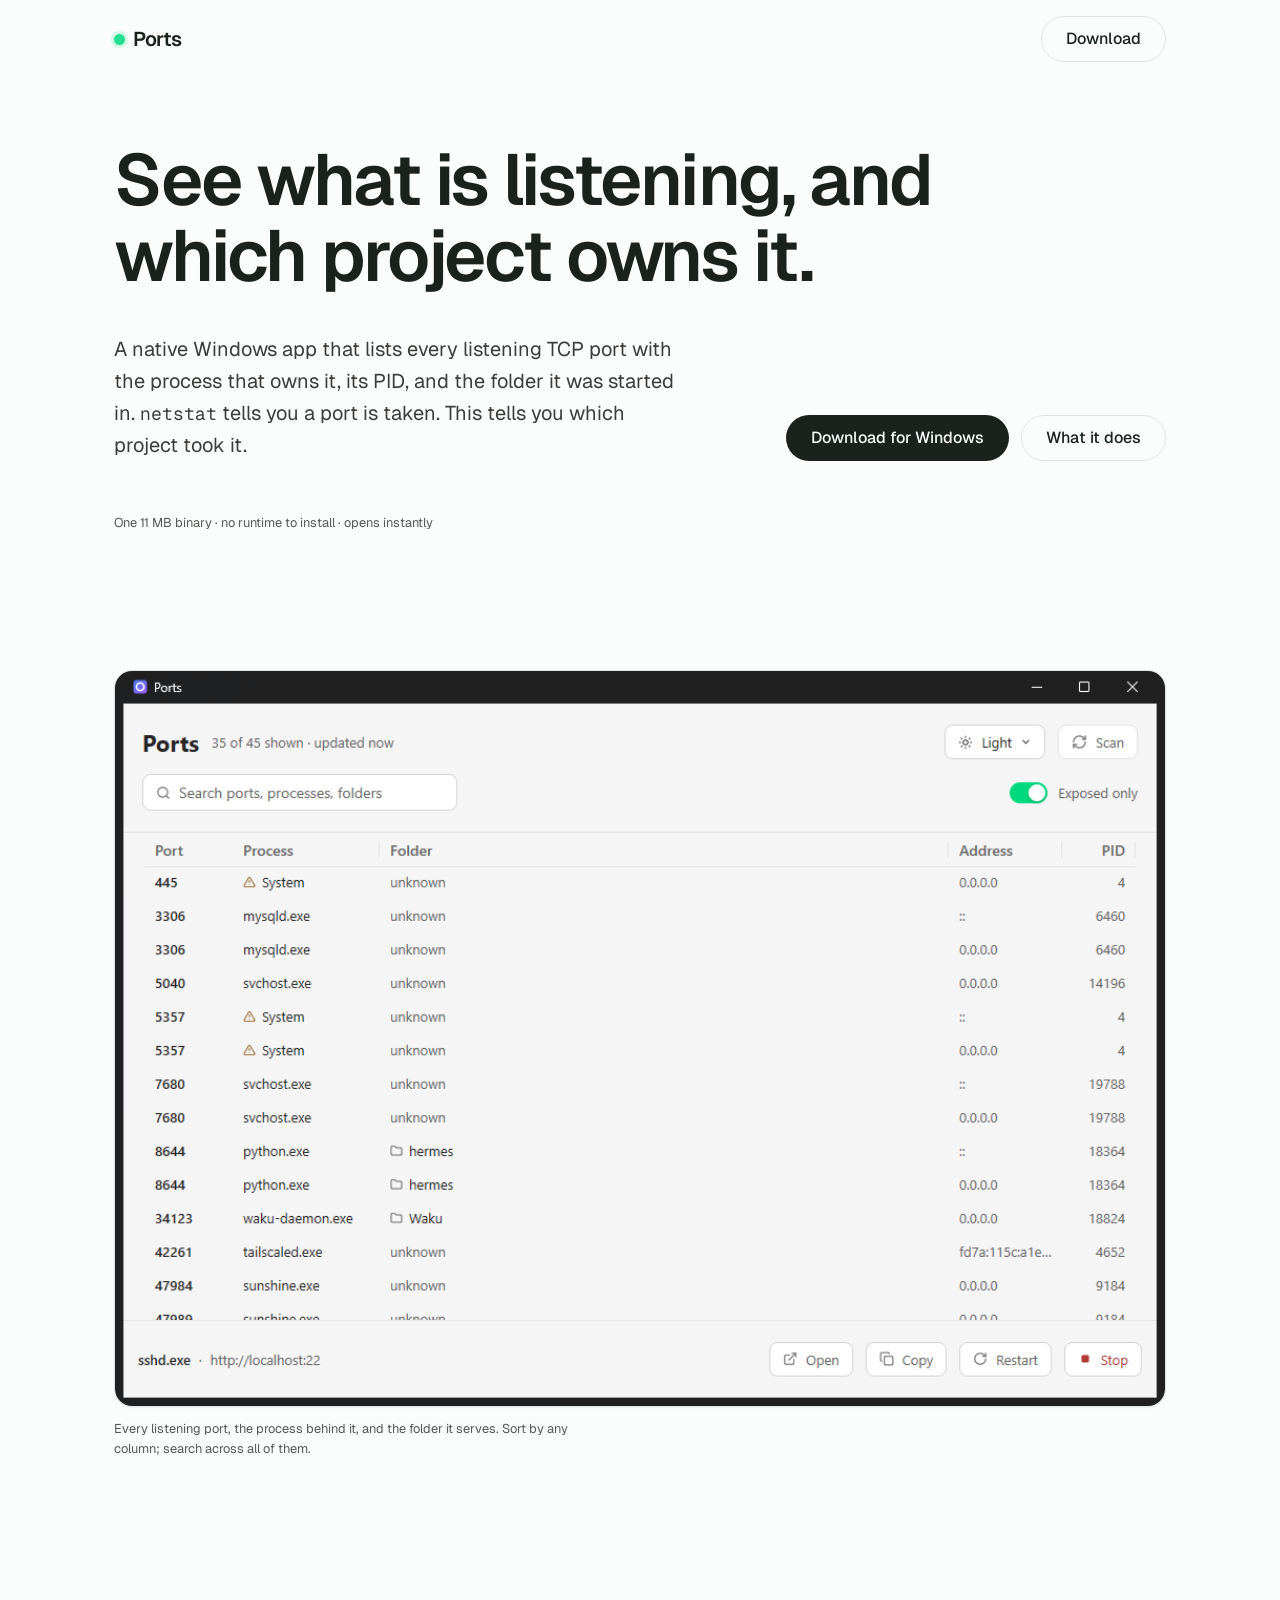
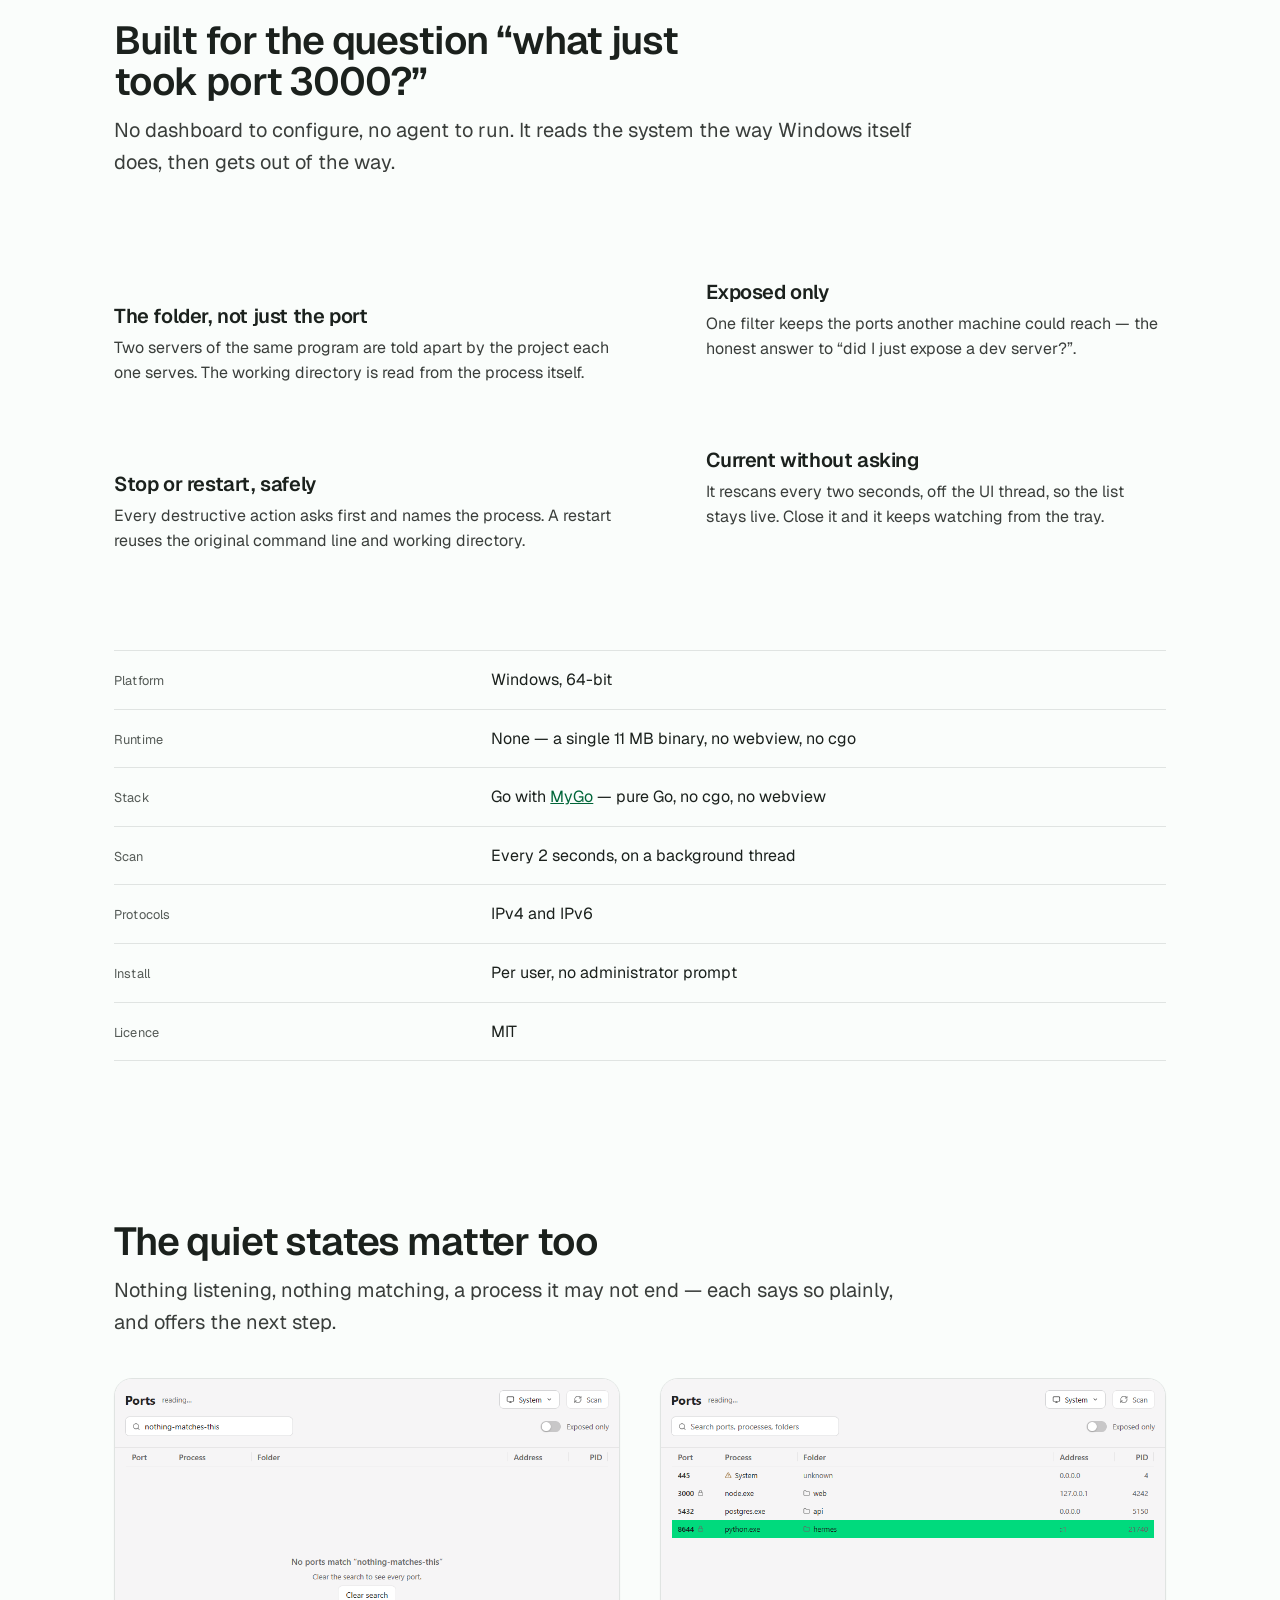
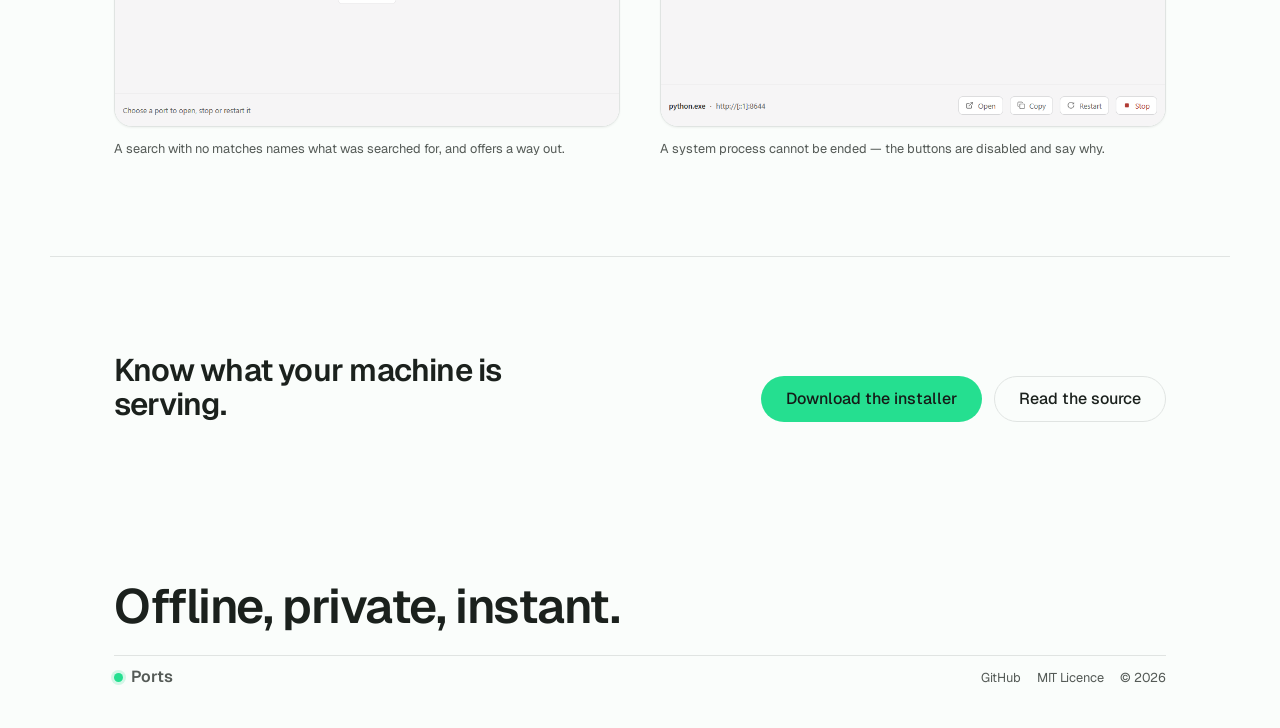
==== landing/index.html @ f1c1fdc5 "Add a landing page, served by GitHub Pages A self-contained page in landing/ (index.html, tokens.css" ====
<!DOCTYPE html>
<html lang="en">
<head>
<meta charset="utf-8">
<meta name="viewport" content="width=device-width, initial-scale=1, viewport-fit=cover">
<title>Ports — see what is listening, and which project owns it</title>
<meta name="description" content="A native Windows app that lists every listening TCP port with the process that owns it, its PID, and the folder it was started in.">
<link rel="preconnect" href="https://fonts.googleapis.com">
<link rel="preconnect" href="https://fonts.gstatic.com" crossorigin>
<link href="https://fonts.googleapis.com/css2?family=Geist:wght@400;500;600;700&family=Geist+Mono:wght@400;500&display=swap" rel="stylesheet">
<link rel="stylesheet" href="tokens.css">
<style>
/* Hallmark · pre-emit critique: P4 H5 E4 S4 R5 V5 */
/* Hallmark · macrostructure: Workbench · H2 hero knobs: ratio=7/5, divider=negative-space
 * theme: custom · vibe: "clean, white, precise, Apple-calm" · paper: oklch(99% 0.004 158) · accent: oklch(80% 0.180 158)
 * display: Geist · body: Geist · axes: light / geometric-sans / chromatic-other (green)
 * nav: N9 · footer: Ft5 · enrichment: none · contrast: pass (40–41) · mobile: pass (34, 49–57)
 * studied: no · context: inferred · v1.1.0
 */

*, *::before, *::after { box-sizing: border-box; }

html { overflow-x: clip; scroll-behavior: smooth; }
body { overflow-x: clip; }

body {
  margin: 0;
  font-family: var(--font-body);
  font-size: var(--text-base);
  line-height: 1.6;
  color: var(--color-ink);
  background: var(--color-paper);
  -webkit-font-smoothing: antialiased;
  text-rendering: optimizeLegibility;
}

h1, h2, h3 {
  font-family: var(--font-display);
  font-style: normal;
  letter-spacing: -0.03em;
  line-height: 1.05;
  margin: 0;
  overflow-wrap: anywhere;
  min-width: 0;
}
p { margin: 0; }
img { display: block; max-width: 100%; height: auto; }
a { color: inherit; }

.container {
  width: 100%;
  max-width: 1180px;
  margin-inline: auto;
  padding-inline: var(--page-gutter);
}

/* ── Nav · N9 edge-aligned minimal ───────────────────────────── */
.nav {
  display: flex;
  align-items: center;
  justify-content: space-between;
  gap: var(--space-md);
  padding-block: var(--space-md);
  max-width: 1180px;
  margin-inline: auto;
  padding-inline: var(--page-gutter);
}
.wordmark {
  display: inline-flex;
  align-items: center;
  gap: var(--space-xs);
  font-family: var(--font-display);
  font-size: var(--text-md);
  font-weight: 600;
  letter-spacing: -0.02em;
  line-height: 1;
  text-decoration: none;
}
.wordmark__dot {
  width: 0.55em; height: 0.55em;
  border-radius: var(--radius-pill);
  background: var(--color-accent);
  box-shadow: 0 0 0 3px var(--color-accent-glow);
}

/* ── Buttons ─────────────────────────────────────────────────── */
.btn {
  display: inline-flex;
  align-items: center;
  justify-content: center;
  gap: var(--space-xs);
  min-height: 46px;
  padding: 0 var(--space-lg);
  border-radius: var(--radius-pill);
  border: var(--rule-hair) solid transparent;
  font-family: var(--font-body);
  font-size: var(--text-base);
  font-weight: 500;
  line-height: 1;
  white-space: nowrap;
  text-decoration: none;
  cursor: pointer;
  transition: background-color var(--dur-short) var(--ease-out),
              border-color var(--dur-short) var(--ease-out),
              transform var(--dur-micro) var(--ease-out);
}
.btn--primary {
  background: var(--color-ink);
  color: var(--color-paper);
}
.btn--primary:hover { transform: translateY(-1.5px); background: var(--color-ink-hover); }
.btn--primary:active { transform: translateY(0); }
.btn--ghost {
  background: transparent;
  border-color: var(--color-rule);
  color: var(--color-ink);
}
.btn--ghost:hover { border-color: var(--color-ink); transform: translateY(-1.5px); }
.btn--ghost:active { transform: translateY(0); }
.btn--accent {
  background: var(--color-accent);
  color: var(--color-accent-ink);
}
.btn--accent:hover { transform: translateY(-1.5px); }
.btn--accent:active { transform: translateY(0); }
.btn:focus-visible {
  outline: 2px solid var(--color-focus);
  outline-offset: 3px;
}
.btn[aria-disabled="true"],
.btn:disabled {
  opacity: 0.55;
  cursor: not-allowed;
  pointer-events: none;
}

/* ── Hero ────────────────────────────────────────────────────── */
.hero {
  padding-block-start: var(--space-2xl);
  padding-block-end: var(--space-3xl);
}
.hero__grid {
  display: grid;
  grid-template-columns: minmax(0, 1.35fr) minmax(0, 1fr);
  gap: var(--space-xl) var(--space-2xl);
  align-items: end;
}
.hero__title {
  font-size: var(--text-display);
  font-weight: 600;
  grid-column: 1 / -1;
  max-width: 18ch;
}
.hero__lede {
  font-size: var(--text-md);
  color: var(--color-ink-2);
  max-width: 46ch;
}
.code-inline {
  font-family: var(--font-outlier);
  font-size: 0.9em;
  color: var(--color-ink-2);
}
.link-accent {
  color: var(--color-accent-strong);
}
a:focus-visible {
  outline: 2px solid var(--color-focus);
  outline-offset: 2px;
  border-radius: var(--radius);
}
.hero__actions {
  display: flex;
  flex-wrap: wrap;
  gap: var(--space-sm);
  align-self: end;
  justify-content: flex-end;
}
.hero__note {
  grid-column: 1 / -1;
  margin-block-start: var(--space-sm);
  font-size: var(--text-sm);
  color: var(--color-muted);
}

/* ── Figures — real captures, no re-drawn chrome ─────────────── */
.shot { padding-block: var(--space-xl) var(--space-2xl); }
.shot__frame {
  margin: 0;
  border: var(--rule-hair) solid var(--color-rule);
  border-radius: var(--radius-lg);
  overflow: hidden;
  background: var(--color-surface);
  box-shadow: var(--shadow-whisper);
}
.shot__frame img { width: 100%; }
.shot__cap {
  margin-block-start: var(--space-sm);
  font-size: var(--text-sm);
  color: var(--color-muted);
  max-width: var(--measure);
}

/* ── Section head · S2 hanging ───────────────────────────────── */
.head {
  padding-block-start: var(--space-3xl);
  padding-block-end: var(--space-xl);
}
.head__title {
  font-size: var(--text-2xl);
  font-weight: 600;
  max-width: 22ch;
}
.head__sub {
  margin-block-start: var(--space-sm);
  font-size: var(--text-md);
  color: var(--color-ink-2);
  max-width: var(--measure);
}

/* ── Spec sheet · F3 tabular ─────────────────────────────────── */
.spec { padding-block-end: var(--space-2xl); }
.spec__row {
  display: grid;
  grid-template-columns: minmax(0, 0.5fr) minmax(0, 1fr);
  gap: var(--space-md) var(--space-xl);
  padding-block: var(--space-md);
  border-top: var(--rule-hair) solid var(--color-rule);
  align-items: baseline;
}
.spec__row:last-child { border-bottom: var(--rule-hair) solid var(--color-rule); }
.spec__key {
  font-size: var(--text-sm);
  color: var(--color-muted);
  letter-spacing: 0.01em;
}
.spec__val {
  font-size: var(--text-base);
  color: var(--color-ink);
}

/* ── Feature list — asymmetric typographic grid, no icon tiles ── */
.features {
  padding-block: var(--space-2xl) var(--space-3xl);
  display: grid;
  grid-template-columns: minmax(0, 1.15fr) minmax(0, 1fr);
  gap: var(--space-2xl) var(--space-2xl);
}
.feature:nth-child(odd) { padding-block-start: var(--space-lg); }
.feature__title {
  font-size: var(--text-md);
  font-weight: 600;
  letter-spacing: -0.02em;
}
.feature__body {
  margin-block-start: var(--space-xs);
  color: var(--color-ink-2);
  font-size: var(--text-base);
  max-width: 46ch;
}

/* ── States — two captures ───────────────────────────────────── */
.states {
  display: grid;
  grid-template-columns: repeat(auto-fit, minmax(min(100%, 300px), 1fr));
  gap: var(--space-xl);
  padding-block-end: var(--space-3xl);
}
.states figure { margin: 0; }

/* ── CTA strip ───────────────────────────────────────────────── */
.cta {
  padding-block: var(--space-3xl);
  border-top: var(--rule-hair) solid var(--color-rule);
  display: flex;
  flex-wrap: wrap;
  align-items: center;
  justify-content: space-between;
  gap: var(--space-lg);
}
.cta__line {
  font-family: var(--font-display);
  font-size: var(--text-xl);
  font-weight: 600;
  letter-spacing: -0.025em;
  line-height: 1.1;
  max-width: 20ch;
  overflow-wrap: anywhere;
  min-width: 0;
}

/* ── Footer · Ft5 statement ──────────────────────────────────── */
.foot {
  padding-block: var(--space-2xl) var(--space-xl);
  display: grid;
  gap: var(--space-lg);
}
.foot__line {
  font-family: var(--font-display);
  font-size: clamp(1.75rem, 5vw, 3rem);
  font-weight: 600;
  letter-spacing: -0.03em;
  line-height: 1.02;
  max-width: 24ch;
  margin: 0;
  overflow-wrap: anywhere;
  min-width: 0;
}
.foot__meta {
  display: flex;
  flex-wrap: wrap;
  justify-content: space-between;
  align-items: baseline;
  gap: var(--space-md);
  padding-block-start: var(--space-sm);
  border-top: var(--rule-hair) solid var(--color-rule);
  font-size: var(--text-sm);
  color: var(--color-muted);
}
.foot__links { display: flex; gap: var(--space-md); }
.foot__links a { text-decoration: none; white-space: nowrap; }
.foot__links a:hover { color: var(--color-accent-strong); }
.foot__brand { font-size: var(--text-base); }

/* ── Reveal — one orchestrated entrance, opt-in on motion ─────── */
/* Content is visible by default; the entrance only runs when the
   user has not asked for reduced motion, so nothing hides content. */
@media (prefers-reduced-motion: no-preference) {
  .reveal {
    opacity: 0;
    transform: translateY(10px);
    animation: reveal var(--dur-long) var(--ease-out) forwards;
    animation-delay: calc(var(--i, 0) * 70ms);
  }
  @keyframes reveal { to { opacity: 1; transform: none; } }
}

@media (prefers-reduced-motion: reduce) {
  html { scroll-behavior: auto; }
  *, *::before, *::after {
    animation-duration: 150ms !important;
    animation-iteration-count: 1 !important;
    transition-duration: 150ms !important;
  }
  .btn:hover, .btn:active { transform: none; }
}

/* ── Mobile ──────────────────────────────────────────────────── */
@media (max-width: 56rem) {
  .hero__grid { grid-template-columns: minmax(0, 1fr); }
  .hero__actions { justify-content: flex-start; }
  .features { grid-template-columns: minmax(0, 1fr); }
  .feature:nth-child(odd) { padding-block-start: 0; }
  .spec__row { grid-template-columns: minmax(0, 1fr); gap: var(--space-3xs); }
  .spec__row { border-top: var(--rule-hair) solid var(--color-rule); }
}
@media (max-width: 40rem) {
  .hero__title { font-size: clamp(2.1rem, 9vw, 3rem); }
  .cta { flex-direction: column; align-items: flex-start; }
}
</style>
</head>
<body>

<header class="nav">
  <a class="wordmark" href="#top"><span class="wordmark__dot" aria-hidden="true"></span>Ports</a>
  <a class="btn btn--ghost" href="#get">Download</a>
</header>

<main id="top">

  <section class="hero container" aria-labelledby="hero-title">
    <div class="hero__grid">
      <h1 class="hero__title reveal" id="hero-title" style="--i:0">See what is listening, and which project owns it.</h1>
      <p class="hero__lede reveal" style="--i:1">
        A native Windows app that lists every listening TCP port with the process that owns it,
        its PID, and the folder it was started in. <code class="code-inline">netstat</code>
        tells you a port is taken. This tells you which project took it.
      </p>
      <div class="hero__actions reveal" style="--i:2">
        <a class="btn btn--primary" href="#get">Download for Windows</a>
        <a class="btn btn--ghost" href="#what">What it does</a>
      </div>
      <p class="hero__note reveal" style="--i:3">One 11&nbsp;MB binary · no runtime to install · opens instantly</p>
    </div>
  </section>

  <section class="shot container" aria-label="The app in use">
    <figure class="shot__frame reveal" style="--i:1">
      <img src="assets/screenshot.png" width="1000" height="700"
           alt="Ports showing a table of listening TCP ports: port number, process name, project folder, bind address and PID, with Open, Copy, Restart and Stop actions for the selected row.">
    </figure>
    <p class="shot__cap reveal" style="--i:2">Every listening port, the process behind it, and the folder it serves. Sort by any column; search across all of them.</p>
  </section>

  <section class="container" id="what">
    <div class="head">
      <h2 class="head__title reveal" style="--i:0">Built for the question “what just took port 3000?”</h2>
      <p class="head__sub reveal" style="--i:1">No dashboard to configure, no agent to run. It reads the system the way Windows itself does, then gets out of the way.</p>
    </div>

    <div class="features">
      <div class="feature reveal" style="--i:1">
        <h3 class="feature__title">The folder, not just the port</h3>
        <p class="feature__body">Two servers of the same program are told apart by the project each one serves. The working directory is read from the process itself.</p>
      </div>
      <div class="feature reveal" style="--i:2">
        <h3 class="feature__title">Exposed only</h3>
        <p class="feature__body">One filter keeps the ports another machine could reach — the honest answer to “did I just expose a dev server?”.</p>
      </div>
      <div class="feature reveal" style="--i:3">
        <h3 class="feature__title">Stop or restart, safely</h3>
        <p class="feature__body">Every destructive action asks first and names the process. A restart reuses the original command line and working directory.</p>
      </div>
      <div class="feature reveal" style="--i:4">
        <h3 class="feature__title">Current without asking</h3>
        <p class="feature__body">It rescans every two seconds, off the UI thread, so the list stays live. Close it and it keeps watching from the tray.</p>
      </div>
    </div>
  </section>

  <section class="container spec" aria-label="Specifications">
    <div class="spec__row reveal" style="--i:0">
      <span class="spec__key">Platform</span>
      <span class="spec__val">Windows, 64-bit</span>
    </div>
    <div class="spec__row reveal" style="--i:1">
      <span class="spec__key">Runtime</span>
      <span class="spec__val">None — a single 11&nbsp;MB binary, no webview, no cgo</span>
    </div>
    <div class="spec__row reveal" style="--i:2">
      <span class="spec__key">Stack</span>
      <span class="spec__val">Go with <a class="link-accent" href="https://github.com/egoist/mygo">MyGo</a> — pure Go, no cgo, no webview</span>
    </div>
    <div class="spec__row reveal" style="--i:3">
      <span class="spec__key">Scan</span>
      <span class="spec__val">Every 2 seconds, on a background thread</span>
    </div>
    <div class="spec__row reveal" style="--i:4">
      <span class="spec__key">Protocols</span>
      <span class="spec__val">IPv4 and IPv6</span>
    </div>
    <div class="spec__row reveal" style="--i:5">
      <span class="spec__key">Install</span>
      <span class="spec__val">Per user, no administrator prompt</span>
    </div>
    <div class="spec__row reveal" style="--i:6">
      <span class="spec__key">Licence</span>
      <span class="spec__val">MIT</span>
    </div>
  </section>

  <section class="container">
    <div class="head">
      <h2 class="head__title reveal" style="--i:0">The quiet states matter too</h2>
      <p class="head__sub reveal" style="--i:1">Nothing listening, nothing matching, a process it may not end — each says so plainly, and offers the next step.</p>
    </div>
    <div class="states">
      <figure class="reveal" style="--i:1">
        <div class="shot__frame">
          <img src="assets/empty-search.png" width="900" height="620" loading="lazy"
               alt="The empty state after a search matches nothing: it names the query and offers a Clear search button.">
        </div>
        <figcaption class="shot__cap">A search with no matches names what was searched for, and offers a way out.</figcaption>
      </figure>
      <figure class="reveal" style="--i:2">
        <div class="shot__frame">
          <img src="assets/window-disabled.png" width="900" height="620" loading="lazy"
               alt="A system process selected: Stop and Restart are disabled and explain why.">
        </div>
        <figcaption class="shot__cap">A system process cannot be ended — the buttons are disabled and say why.</figcaption>
      </figure>
    </div>
  </section>

  <section class="container cta" id="get">
    <p class="cta__line reveal" style="--i:0">Know what your machine is serving.</p>
    <div class="hero__actions reveal" style="--i:1">
      <a class="btn btn--accent" href="https://github.com/yaffalhakim1/ports/releases">Download the installer</a>
      <a class="btn btn--ghost" href="https://github.com/yaffalhakim1/ports">Read the source</a>
    </div>
  </section>

</main>

<footer class="container foot">
  <p class="foot__line reveal" style="--i:0">Offline, private, instant.</p>
  <div class="foot__meta reveal" style="--i:1">
    <span class="wordmark foot__brand"><span class="wordmark__dot" aria-hidden="true"></span>Ports</span>
    <nav class="foot__links" aria-label="Footer">
      <a href="https://github.com/yaffalhakim1/ports">GitHub</a>
      <a href="https://github.com/yaffalhakim1/ports/blob/main/LICENSE">MIT Licence</a>
      <span>© 2026</span>
    </nav>
  </div>
</footer>

</body>
</html>
---- landing/tokens.css ----
/* Hallmark tokens · theme: custom (ports brand palette) · axes: light / geometric-sans / chromatic-other (green) */
:root {
  /* Paper — near-white, tinted toward the brand green (hue 158). */
  --color-paper:          oklch(99%   0.004 158);
  --color-paper-2:        oklch(96.5% 0.006 158);
  --color-surface:        oklch(99.7% 0.002 158);

  /* Hairlines and greys. */
  --color-rule:           oklch(91.5% 0.005 158);
  --color-rule-2:         oklch(94%   0.004 158);
  --color-neutral:        oklch(70%   0.006 158);

  /* Ink. */
  --color-ink:            oklch(24%   0.010 158);
  --color-ink-hover:      oklch(18%   0.012 158);
  --color-ink-2:          oklch(36%   0.008 158);
  --color-muted:          oklch(46%   0.010 158);

  /* The brand green, as accent. Kept to a signal footprint. */
  --color-accent:         oklch(80%   0.180 158);
  --color-accent-glow:    oklch(80%   0.180 158 / 0.18);
  --color-accent-strong:  oklch(44%   0.120 158);
  --color-accent-ink:     oklch(21%   0.010 158);
  --color-focus:          oklch(46%   0.140 158);

  /* Faces — one family, plus a mono outlier for figures. */
  --font-display: "Geist", ui-sans-serif, system-ui, sans-serif;
  --font-body:    "Geist", ui-sans-serif, system-ui, sans-serif;
  --font-outlier: "Geist Mono", ui-monospace, "SF Mono", monospace;

  /* Spacing — 4pt scale, named by role. */
  --space-3xs: 0.125rem;
  --space-2xs: 0.25rem;
  --space-xs:  0.5rem;
  --space-sm:  0.75rem;
  --space-md:  1rem;
  --space-lg:  1.5rem;
  --space-xl:  2.5rem;
  --space-2xl: 4rem;
  --space-3xl: 6rem;
  --space-4xl: 9rem;

  /* Type scale — 1.25 major third, from a 16px body. */
  --text-xs:      0.64rem;
  --text-sm:      0.8rem;
  --text-base:    1rem;
  --text-md:      1.25rem;
  --text-lg:      1.5625rem;
  --text-xl:      1.9531rem;
  --text-2xl:     2.4414rem;
  --text-3xl:     3.0518rem;
  --text-display: clamp(2.5rem, 4.5vw + 1rem, 4.5rem);

  /* Motion. */
  --ease-out:    cubic-bezier(0.16, 1, 0.3, 1);
  --ease-in:     cubic-bezier(0.7, 0, 0.84, 0);
  --ease-in-out: cubic-bezier(0.65, 0, 0.35, 1);
  --dur-micro: 120ms;
  --dur-short: 220ms;
  --dur-long:  420ms;

  /* Geometry. */
  --rule-hair:  1px;
  --radius:     12px;
  --radius-lg:  18px;
  --radius-pill: 999px;
  --page-gutter: clamp(1.25rem, 5vw, 4rem);
  --measure:     62ch;

  /* Depth — one hairline, never stacked shadows. */
  --shadow-whisper: 0 1px 2px oklch(24% 0.01 158 / 0.05);

  /* Z — six named levels. */
  --z-base: 1;
  --z-raised: 10;
  --z-dropdown: 100;
  --z-sticky: 200;
  --z-sticky-nav: 300;
  --z-modal: 400;
  --z-toast: 500;
  --z-tooltip: 600;
}
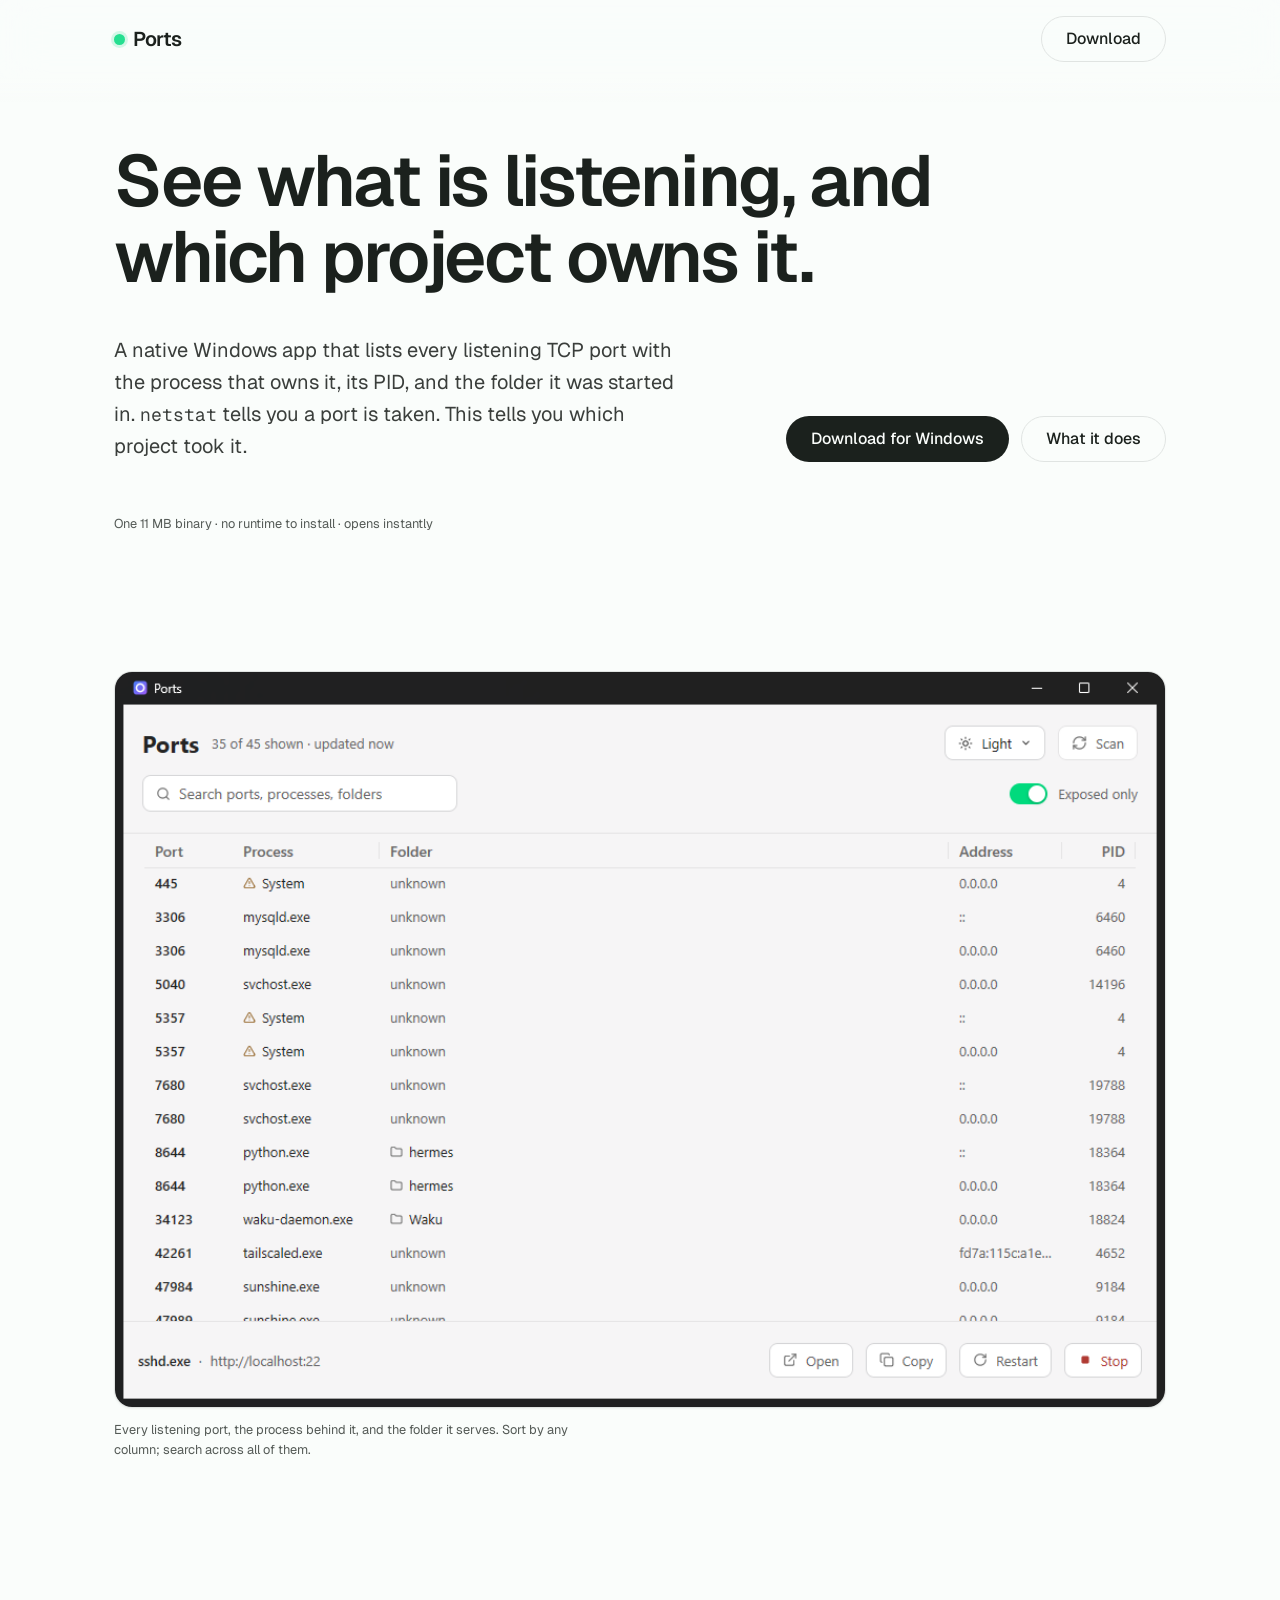
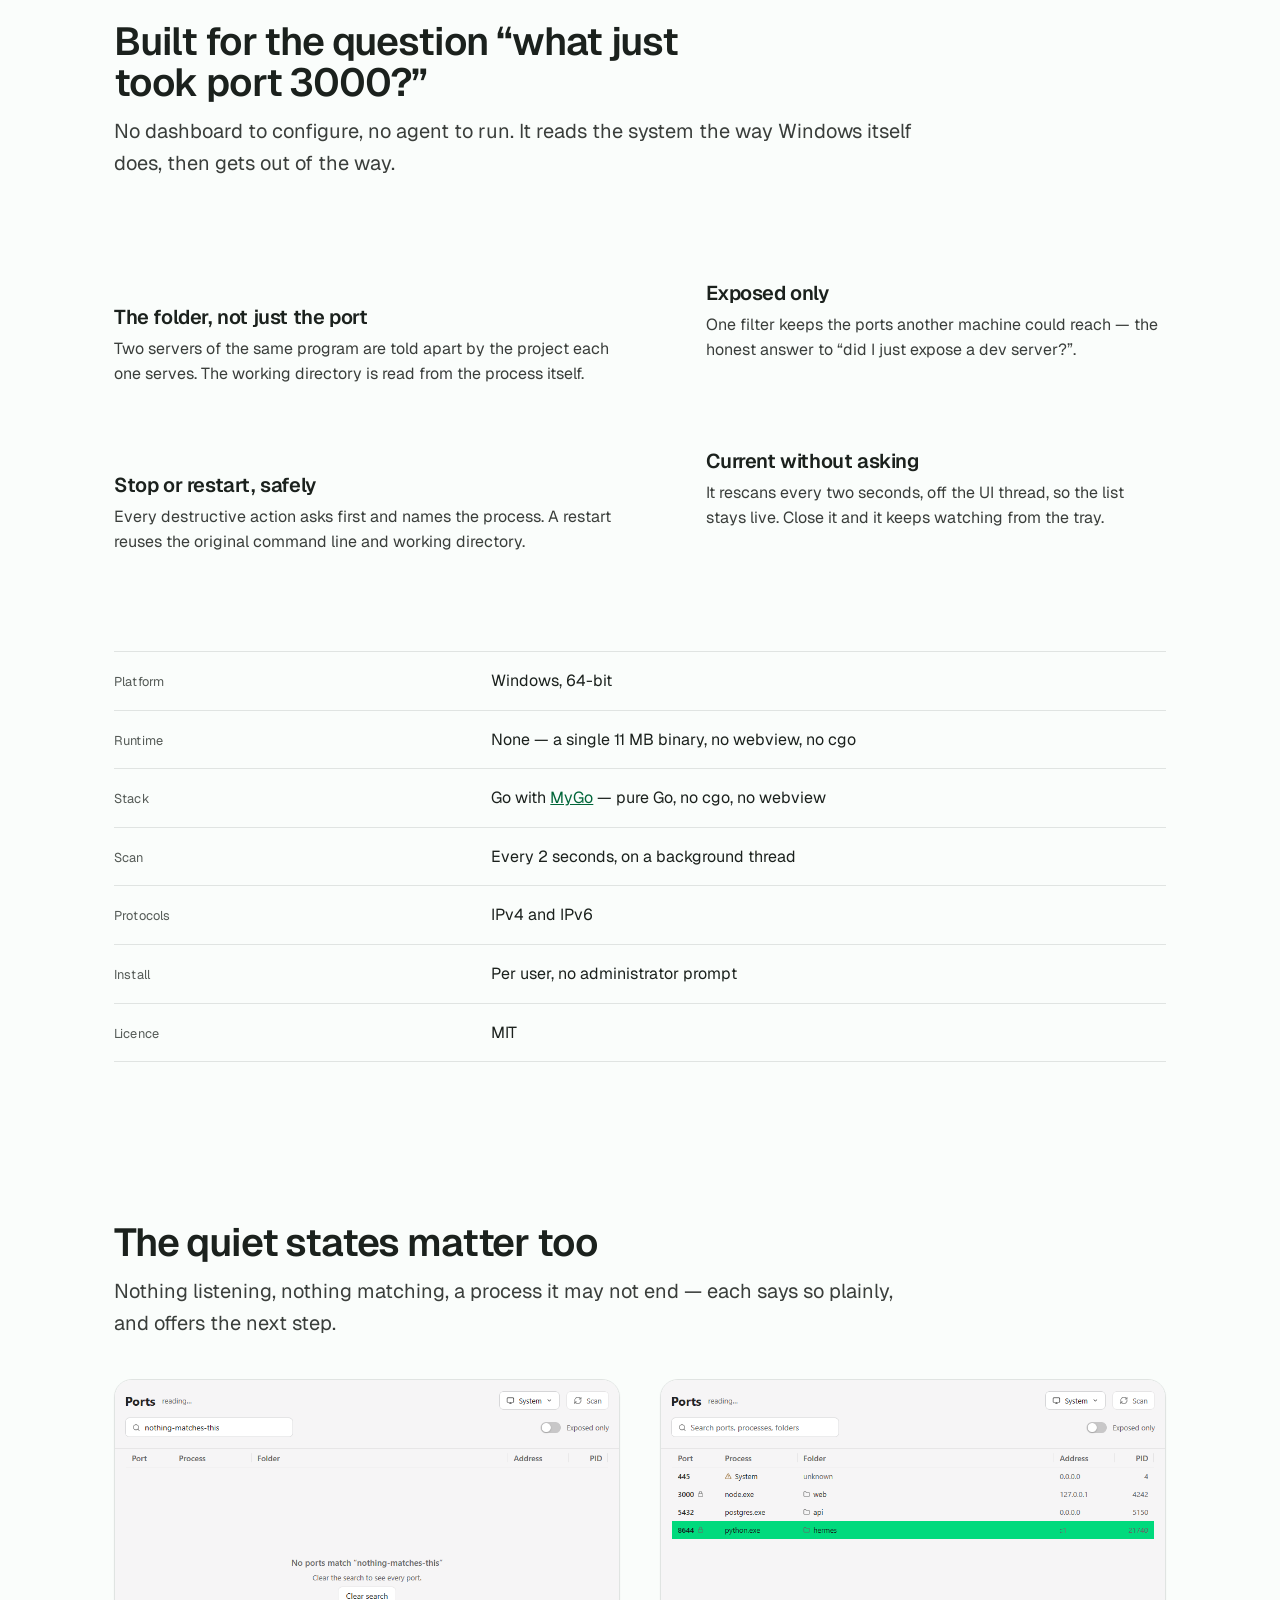
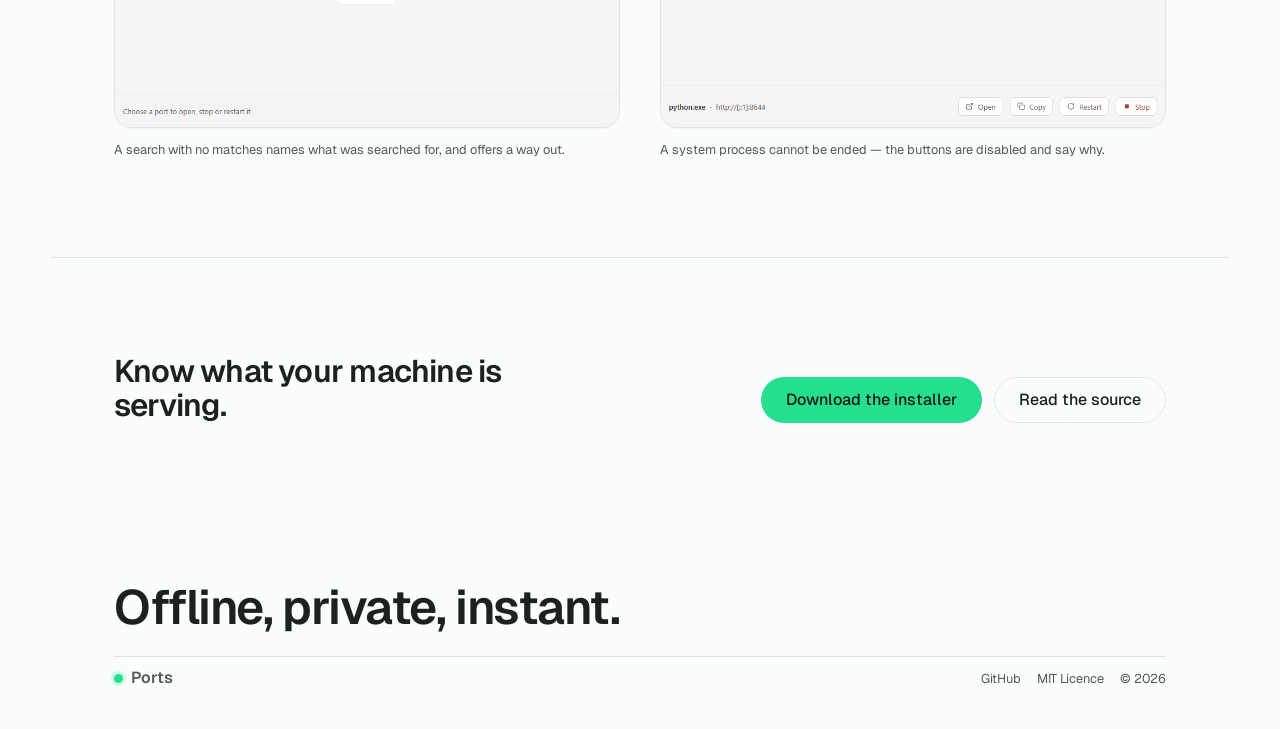
==== commit 242b053d: "Apply Apple design principles to the landing page Translucent sticky nav with a scroll-edge fade ins" ====
--- a/landing/index.html
+++ b/landing/index.html
@@ -14,7 +14,9 @@
 /* Hallmark · macrostructure: Workbench · H2 hero knobs: ratio=7/5, divider=negative-space
  * theme: custom · vibe: "clean, white, precise, Apple-calm" · paper: oklch(99% 0.004 158) · accent: oklch(80% 0.180 158)
  * display: Geist · body: Geist · axes: light / geometric-sans / chromatic-other (green)
- * nav: N9 · footer: Ft5 · enrichment: none · contrast: pass (40–41) · mobile: pass (34, 49–57)
+ * nav: N9 (translucent material) · footer: Ft5 · enrichment: none · contrast: pass (40–41) · mobile: pass (34, 49–57)
+ * apple-design: translucent nav + scroll-edge fade, press-on-pointer-down feedback, optical sizing,
+ *   reduced-motion / reduced-transparency / more-contrast fallbacks
  * studied: no · context: inferred · v1.1.0
  */
 
@@ -42,6 +44,7 @@
   margin: 0;
   overflow-wrap: anywhere;
   min-width: 0;
+  font-optical-sizing: auto;
 }
 p { margin: 0; }
 img { display: block; max-width: 100%; height: auto; }
@@ -54,8 +57,17 @@
   padding-inline: var(--page-gutter);
 }
 
-/* ── Nav · N9 edge-aligned minimal ───────────────────────────── */
+/* ── Nav · N9 edge-aligned minimal, translucent material ─────── */
 .nav {
+  position: sticky;
+  top: 0;
+  z-index: var(--z-sticky-nav);
+  background: var(--color-nav-bg);
+  backdrop-filter: blur(20px) saturate(180%);
+  -webkit-backdrop-filter: blur(20px) saturate(180%);
+  border-bottom: var(--rule-hair) solid var(--color-nav-edge);
+}
+.nav__inner {
   display: flex;
   align-items: center;
   justify-content: space-between;
@@ -64,6 +76,16 @@
   max-width: 1180px;
   margin-inline: auto;
   padding-inline: var(--page-gutter);
+}
+/* Scroll-edge effect: content fades under the chrome, no hard divider. */
+.nav::after {
+  content: "";
+  position: absolute;
+  inset-inline: 0;
+  top: 100%;
+  height: var(--space-lg);
+  background: linear-gradient(var(--color-nav-fade), transparent);
+  pointer-events: none;
 }
 .wordmark {
   display: inline-flex;
@@ -102,27 +124,26 @@
   cursor: pointer;
   transition: background-color var(--dur-short) var(--ease-out),
               border-color var(--dur-short) var(--ease-out),
-              transform var(--dur-micro) var(--ease-out);
+              transform 100ms var(--ease-out);
 }
 .btn--primary {
   background: var(--color-ink);
   color: var(--color-paper);
 }
-.btn--primary:hover { transform: translateY(-1.5px); background: var(--color-ink-hover); }
-.btn--primary:active { transform: translateY(0); }
+.btn--primary:hover { background: var(--color-ink-hover); }
 .btn--ghost {
   background: transparent;
   border-color: var(--color-rule);
   color: var(--color-ink);
 }
-.btn--ghost:hover { border-color: var(--color-ink); transform: translateY(-1.5px); }
-.btn--ghost:active { transform: translateY(0); }
+.btn--ghost:hover { border-color: var(--color-ink); }
 .btn--accent {
   background: var(--color-accent);
   color: var(--color-accent-ink);
 }
-.btn--accent:hover { transform: translateY(-1.5px); }
-.btn--accent:active { transform: translateY(0); }
+/* Feedback on the press, instant — never wait for release. */
+.btn:hover { transform: translateY(-1.5px); }
+.btn:active { transform: scale(0.97); }
 .btn:focus-visible {
   outline: 2px solid var(--color-focus);
   outline-offset: 3px;
@@ -345,6 +366,19 @@
   .btn:hover, .btn:active { transform: none; }
 }
 
+/* Apple §14 — reduced transparency: frostier, solid chrome. */
+@media (prefers-reduced-transparency: reduce) {
+  .nav { background: var(--color-paper); backdrop-filter: none; -webkit-backdrop-filter: none; }
+  .nav::after { background: none; }
+}
+
+/* Apple §14 — more contrast: defined border on the chrome. */
+@media (prefers-contrast: more) {
+  .nav { background: var(--color-paper); backdrop-filter: none; -webkit-backdrop-filter: none; border-bottom-color: var(--color-ink); }
+  .btn--ghost { border-color: var(--color-ink); }
+  .shot__frame { border-color: var(--color-ink); }
+}
+
 /* ── Mobile ──────────────────────────────────────────────────── */
 @media (max-width: 56rem) {
   .hero__grid { grid-template-columns: minmax(0, 1fr); }
@@ -363,8 +397,10 @@
 <body>
 
 <header class="nav">
-  <a class="wordmark" href="#top"><span class="wordmark__dot" aria-hidden="true"></span>Ports</a>
-  <a class="btn btn--ghost" href="#get">Download</a>
+  <div class="nav__inner">
+    <a class="wordmark" href="#top"><span class="wordmark__dot" aria-hidden="true"></span>Ports</a>
+    <a class="btn btn--ghost" href="#get">Download</a>
+  </div>
 </header>
 
 <main id="top">
--- a/landing/tokens.css
+++ b/landing/tokens.css
@@ -9,6 +9,11 @@
   --color-rule:           oklch(91.5% 0.005 158);
   --color-rule-2:         oklch(94%   0.004 158);
   --color-neutral:        oklch(70%   0.006 158);
+
+  /* Translucent material for floating chrome (alpha is a modifier, not a colour). */
+  --color-nav-bg:         oklch(99%   0.004 158 / 0.72);
+  --color-nav-fade:       oklch(99%   0.004 158 / 0.85);
+  --color-nav-edge:       oklch(99%   0.004 158 / 0.55);
 
   /* Ink. */
   --color-ink:            oklch(24%   0.010 158);
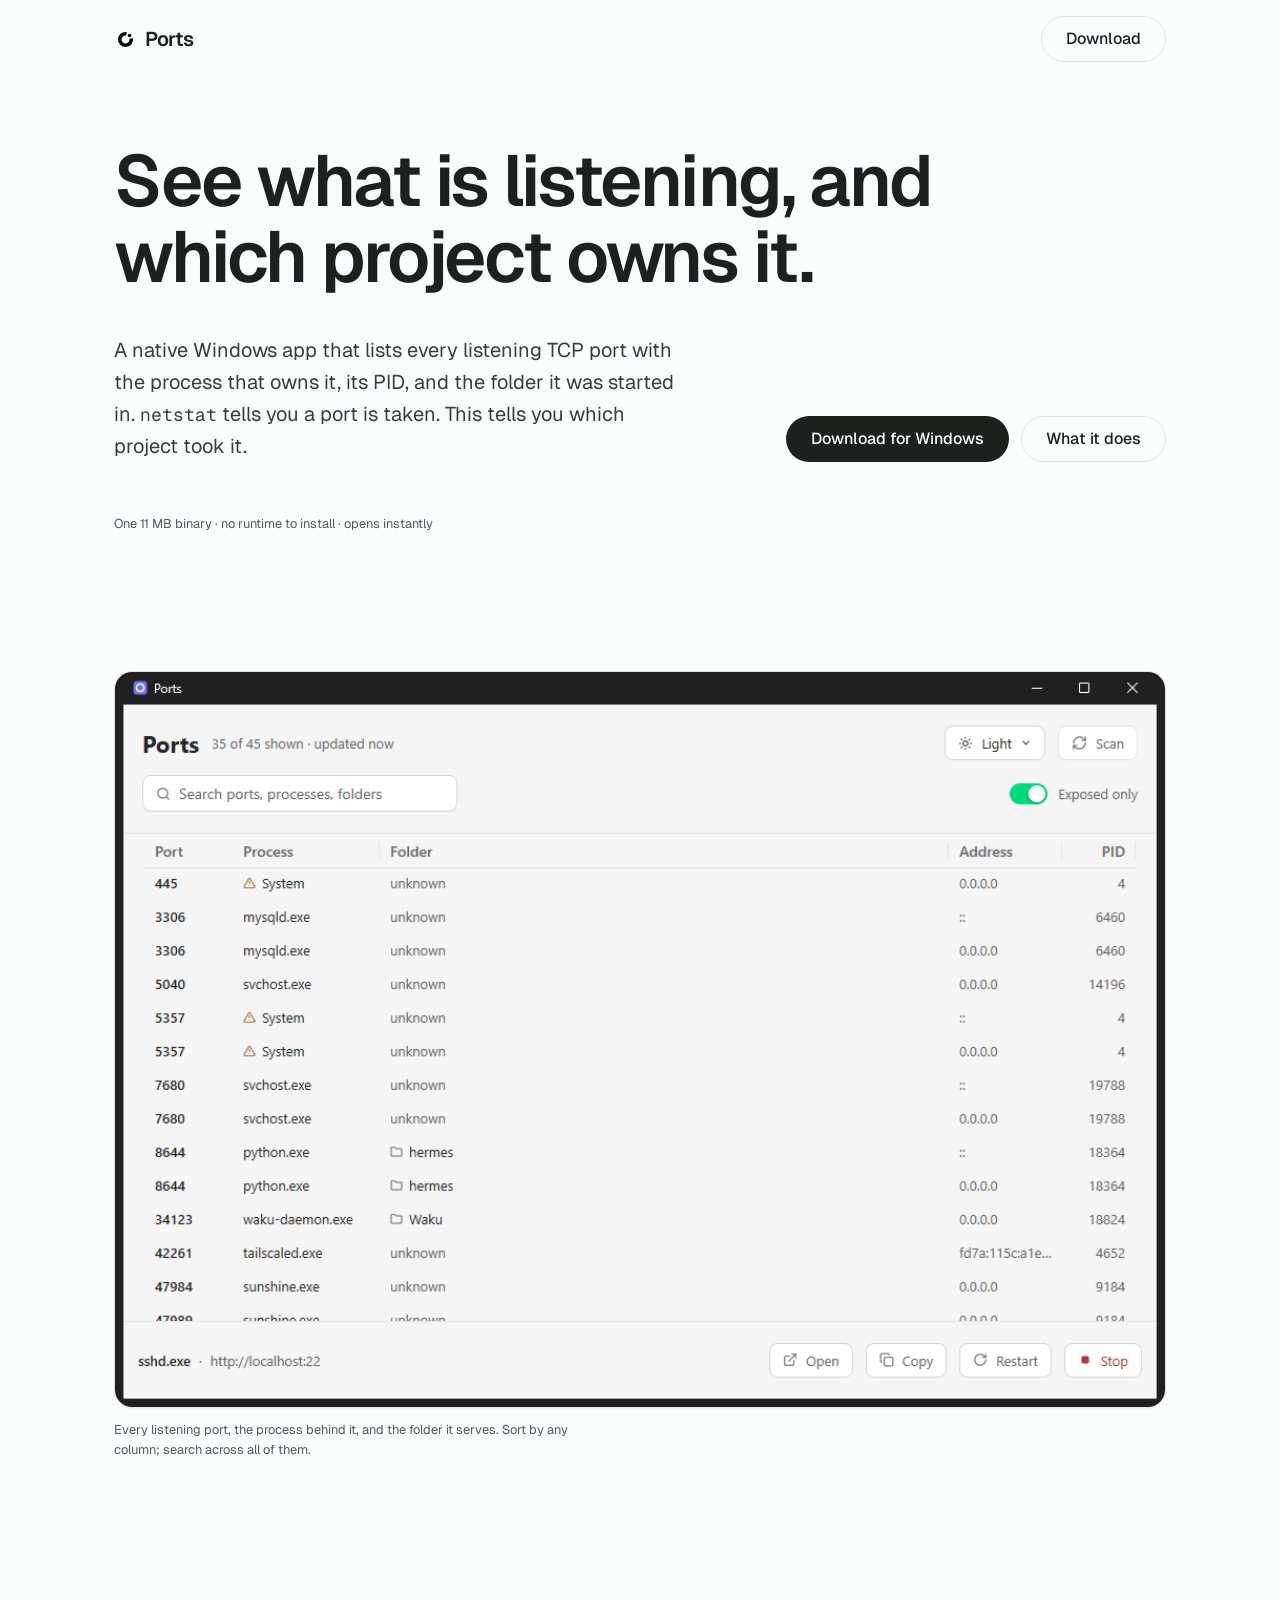
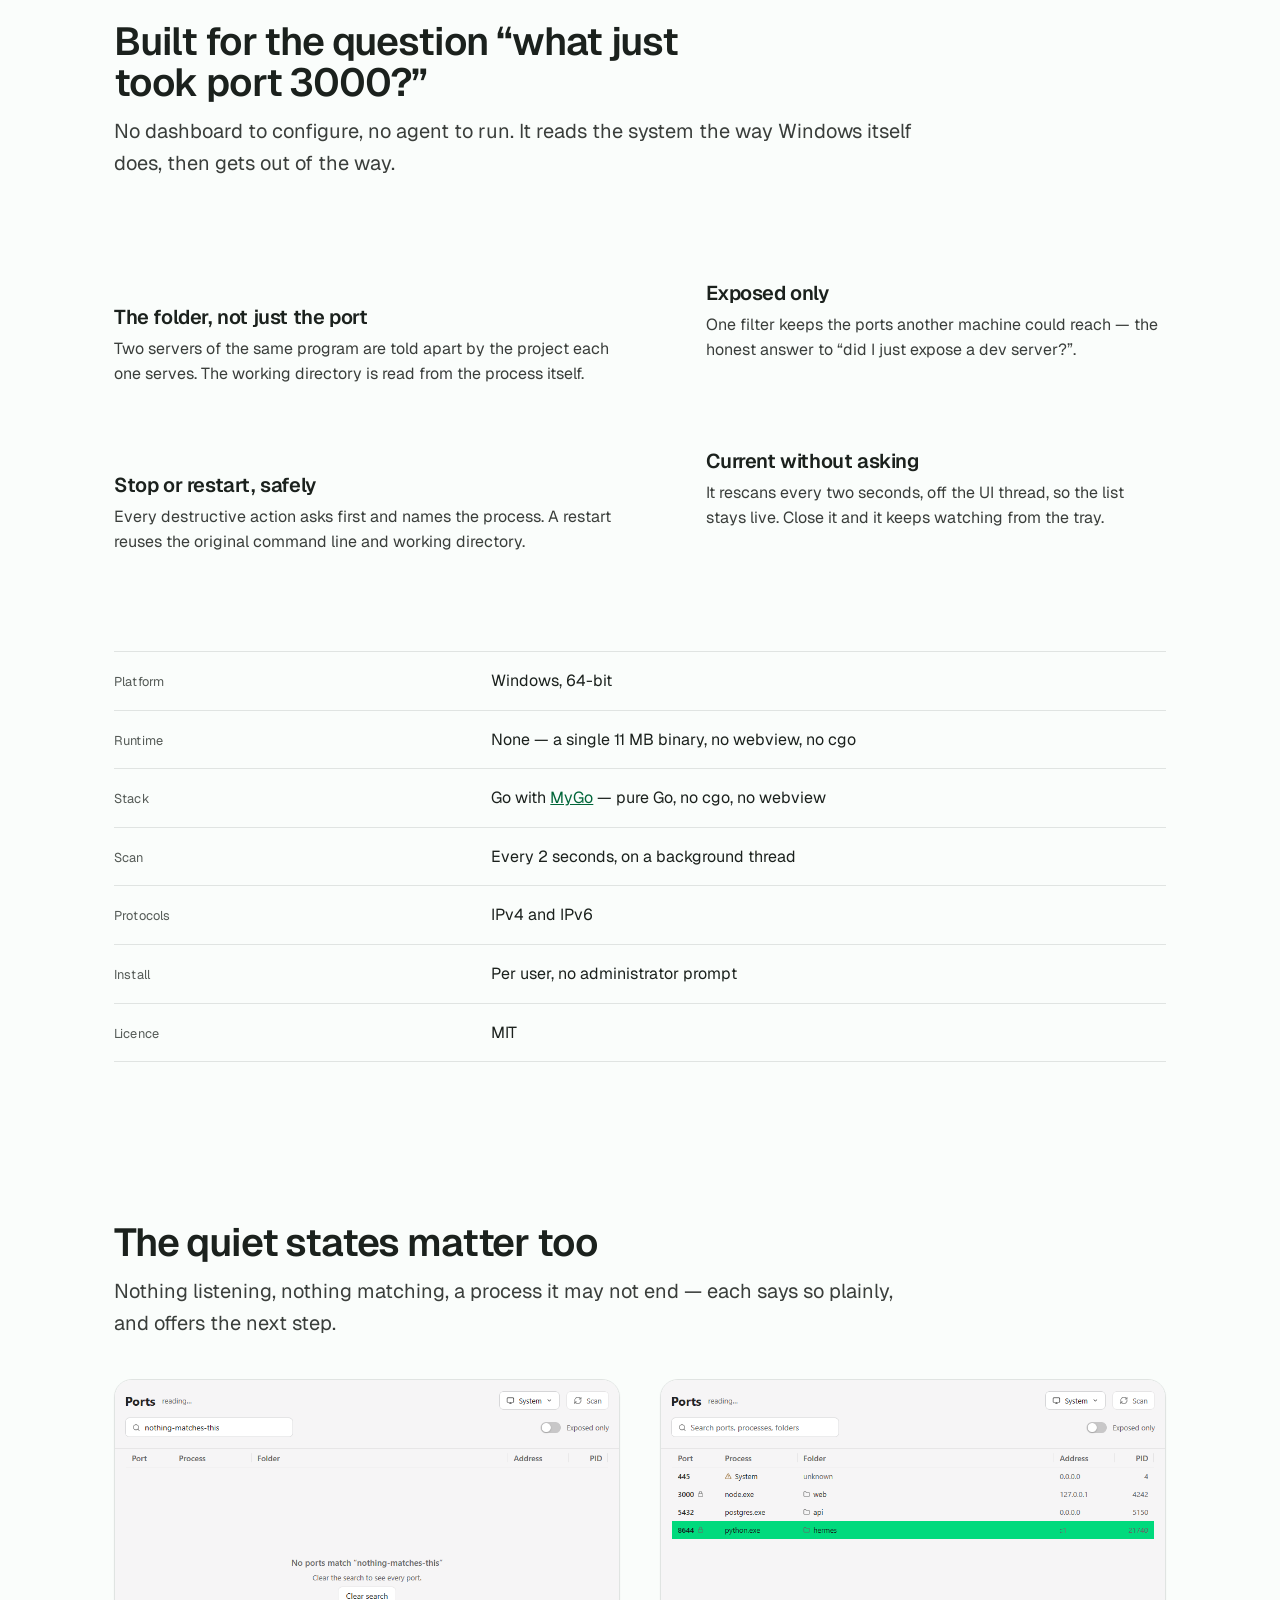
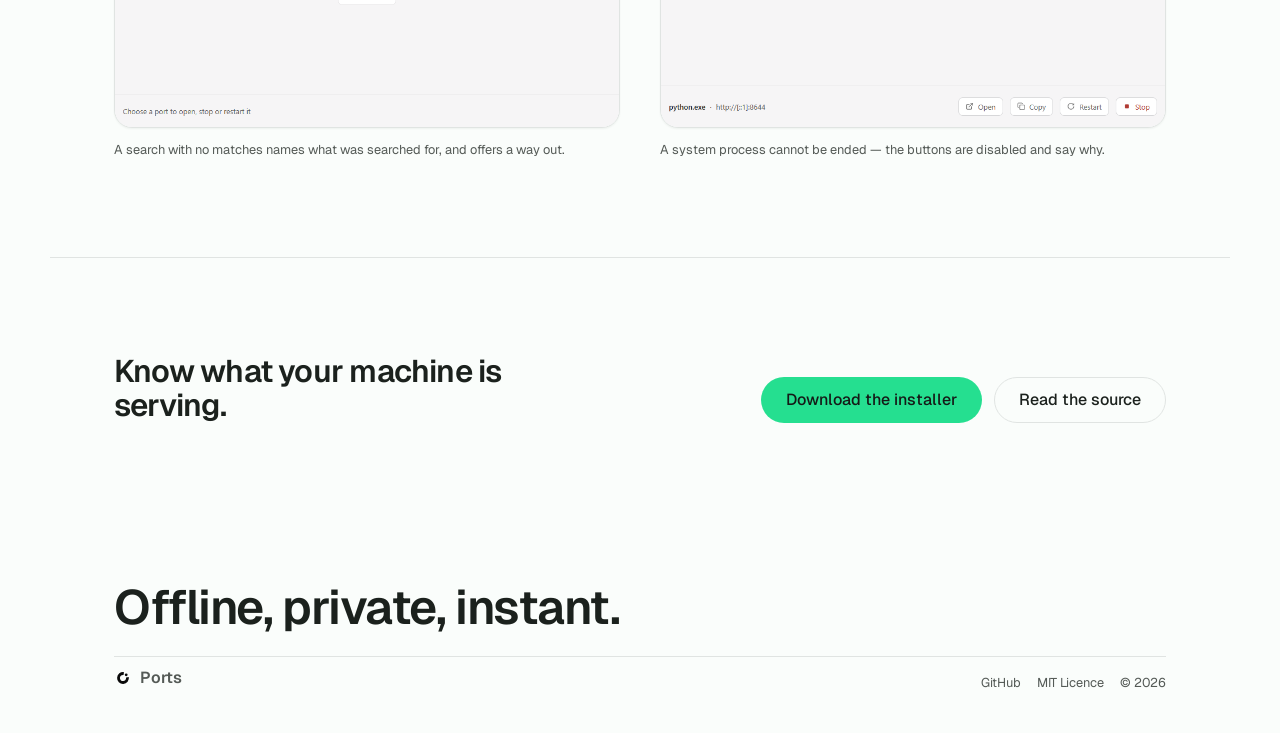
==== commit 2d74a9d0: "Replace the app icon with a socket mark Design a logo for Ports: a port opening — a bold ring with a" ====
--- a/landing/index.html
+++ b/landing/index.html
@@ -5,6 +5,7 @@
 <meta name="viewport" content="width=device-width, initial-scale=1, viewport-fit=cover">
 <title>Ports — see what is listening, and which project owns it</title>
 <meta name="description" content="A native Windows app that lists every listening TCP port with the process that owns it, its PID, and the folder it was started in.">
+<link rel="icon" type="image/png" href="favicon.png">
 <link rel="preconnect" href="https://fonts.googleapis.com">
 <link rel="preconnect" href="https://fonts.gstatic.com" crossorigin>
 <link href="https://fonts.googleapis.com/css2?family=Geist:wght@400;500;600;700&family=Geist+Mono:wght@400;500&display=swap" rel="stylesheet">
@@ -98,11 +99,9 @@
   line-height: 1;
   text-decoration: none;
 }
-.wordmark__dot {
-  width: 0.55em; height: 0.55em;
-  border-radius: var(--radius-pill);
-  background: var(--color-accent);
-  box-shadow: 0 0 0 3px var(--color-accent-glow);
+.wordmark__mark {
+  width: 1.15em; height: 1.15em;
+  display: block;
 }
 
 /* ── Buttons ─────────────────────────────────────────────────── */
@@ -398,7 +397,7 @@
 
 <header class="nav">
   <div class="nav__inner">
-    <a class="wordmark" href="#top"><span class="wordmark__dot" aria-hidden="true"></span>Ports</a>
+    <a class="wordmark" href="#top"><img class="wordmark__mark" src="assets/mark.svg" width="22" height="22" alt="">Ports</a>
     <a class="btn btn--ghost" href="#get">Download</a>
   </div>
 </header>
@@ -512,7 +511,7 @@
   <section class="container cta" id="get">
     <p class="cta__line reveal" style="--i:0">Know what your machine is serving.</p>
     <div class="hero__actions reveal" style="--i:1">
-      <a class="btn btn--accent" href="https://github.com/yaffalhakim1/ports/releases">Download the installer</a>
+      <a class="btn btn--accent" href="https://github.com/yaffalhakim1/ports/releases/latest">Download the installer</a>
       <a class="btn btn--ghost" href="https://github.com/yaffalhakim1/ports">Read the source</a>
     </div>
   </section>
@@ -522,7 +521,7 @@
 <footer class="container foot">
   <p class="foot__line reveal" style="--i:0">Offline, private, instant.</p>
   <div class="foot__meta reveal" style="--i:1">
-    <span class="wordmark foot__brand"><span class="wordmark__dot" aria-hidden="true"></span>Ports</span>
+    <span class="wordmark foot__brand"><img class="wordmark__mark" src="assets/mark.svg" width="18" height="18" alt="">Ports</span>
     <nav class="foot__links" aria-label="Footer">
       <a href="https://github.com/yaffalhakim1/ports">GitHub</a>
       <a href="https://github.com/yaffalhakim1/ports/blob/main/LICENSE">MIT Licence</a>
--- a/landing/tokens.css
+++ b/landing/tokens.css
@@ -23,7 +23,6 @@
 
   /* The brand green, as accent. Kept to a signal footprint. */
   --color-accent:         oklch(80%   0.180 158);
-  --color-accent-glow:    oklch(80%   0.180 158 / 0.18);
   --color-accent-strong:  oklch(44%   0.120 158);
   --color-accent-ink:     oklch(21%   0.010 158);
   --color-focus:          oklch(46%   0.140 158);
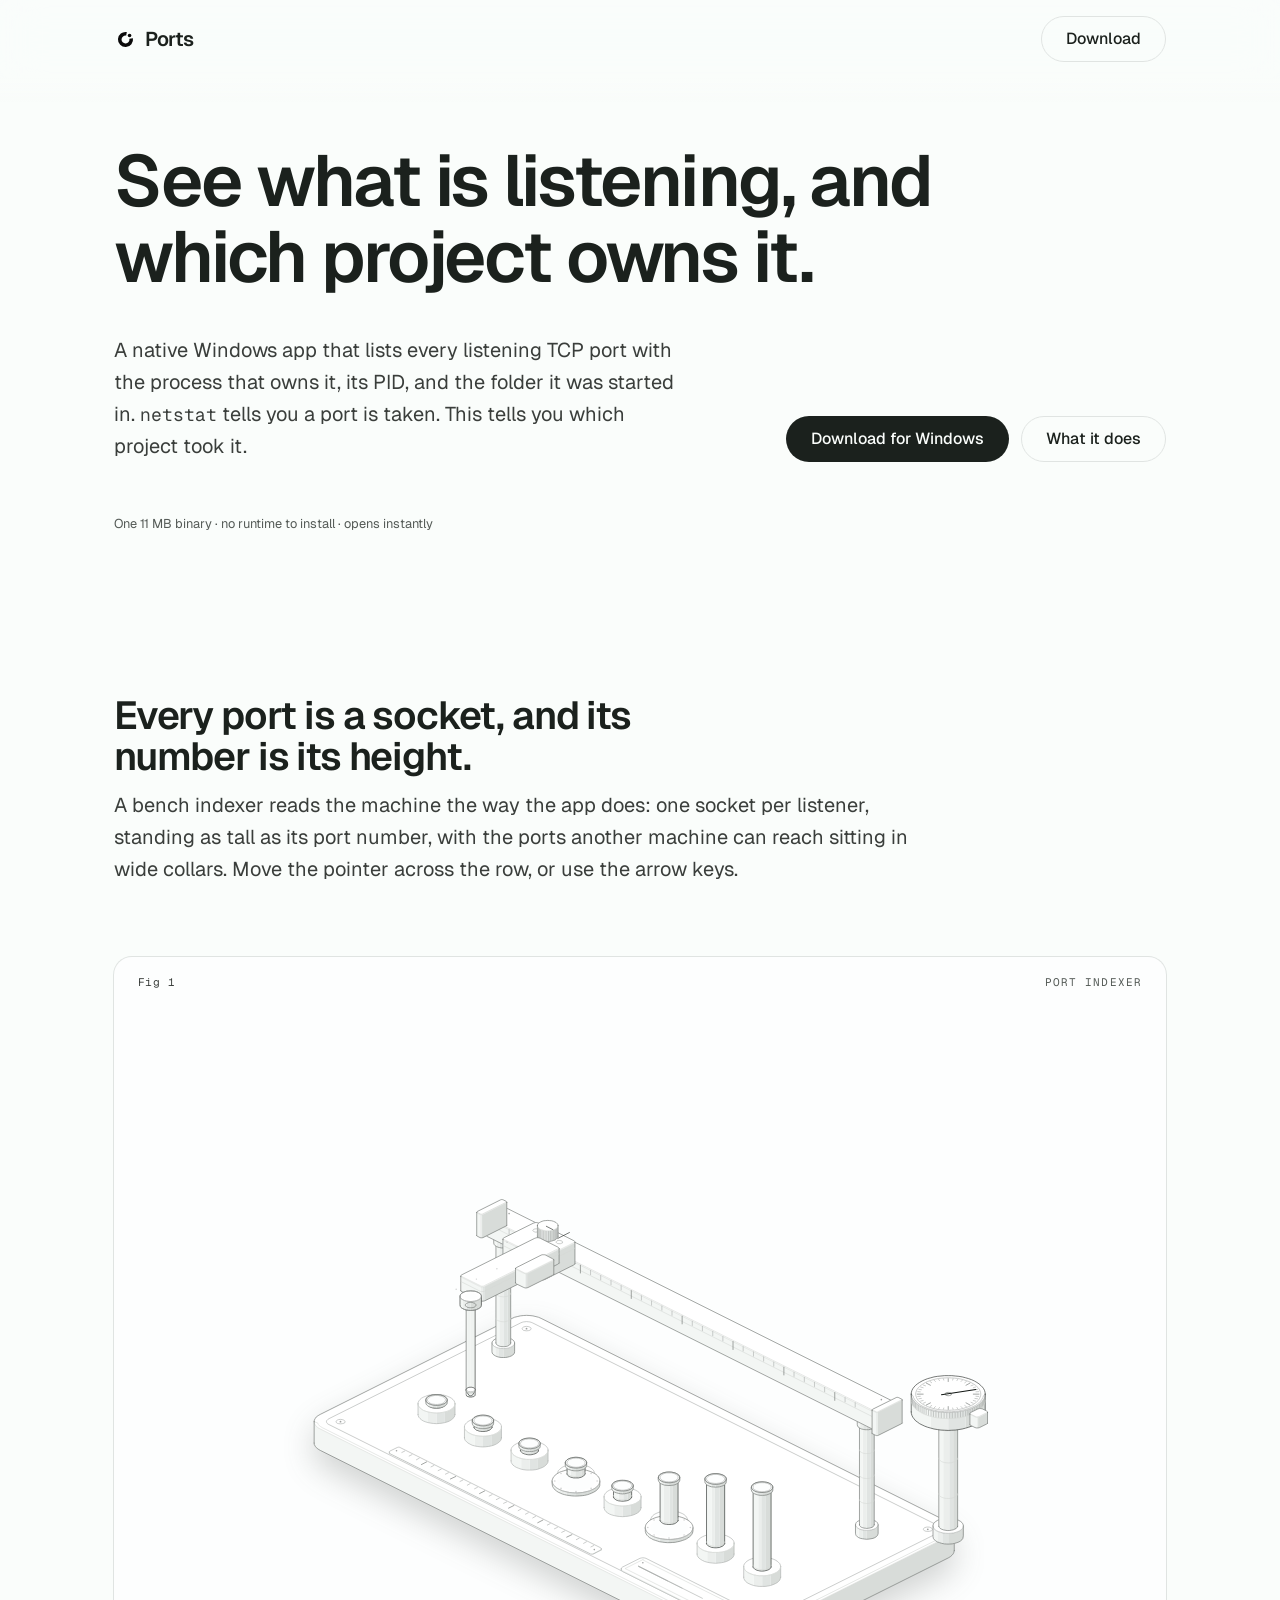
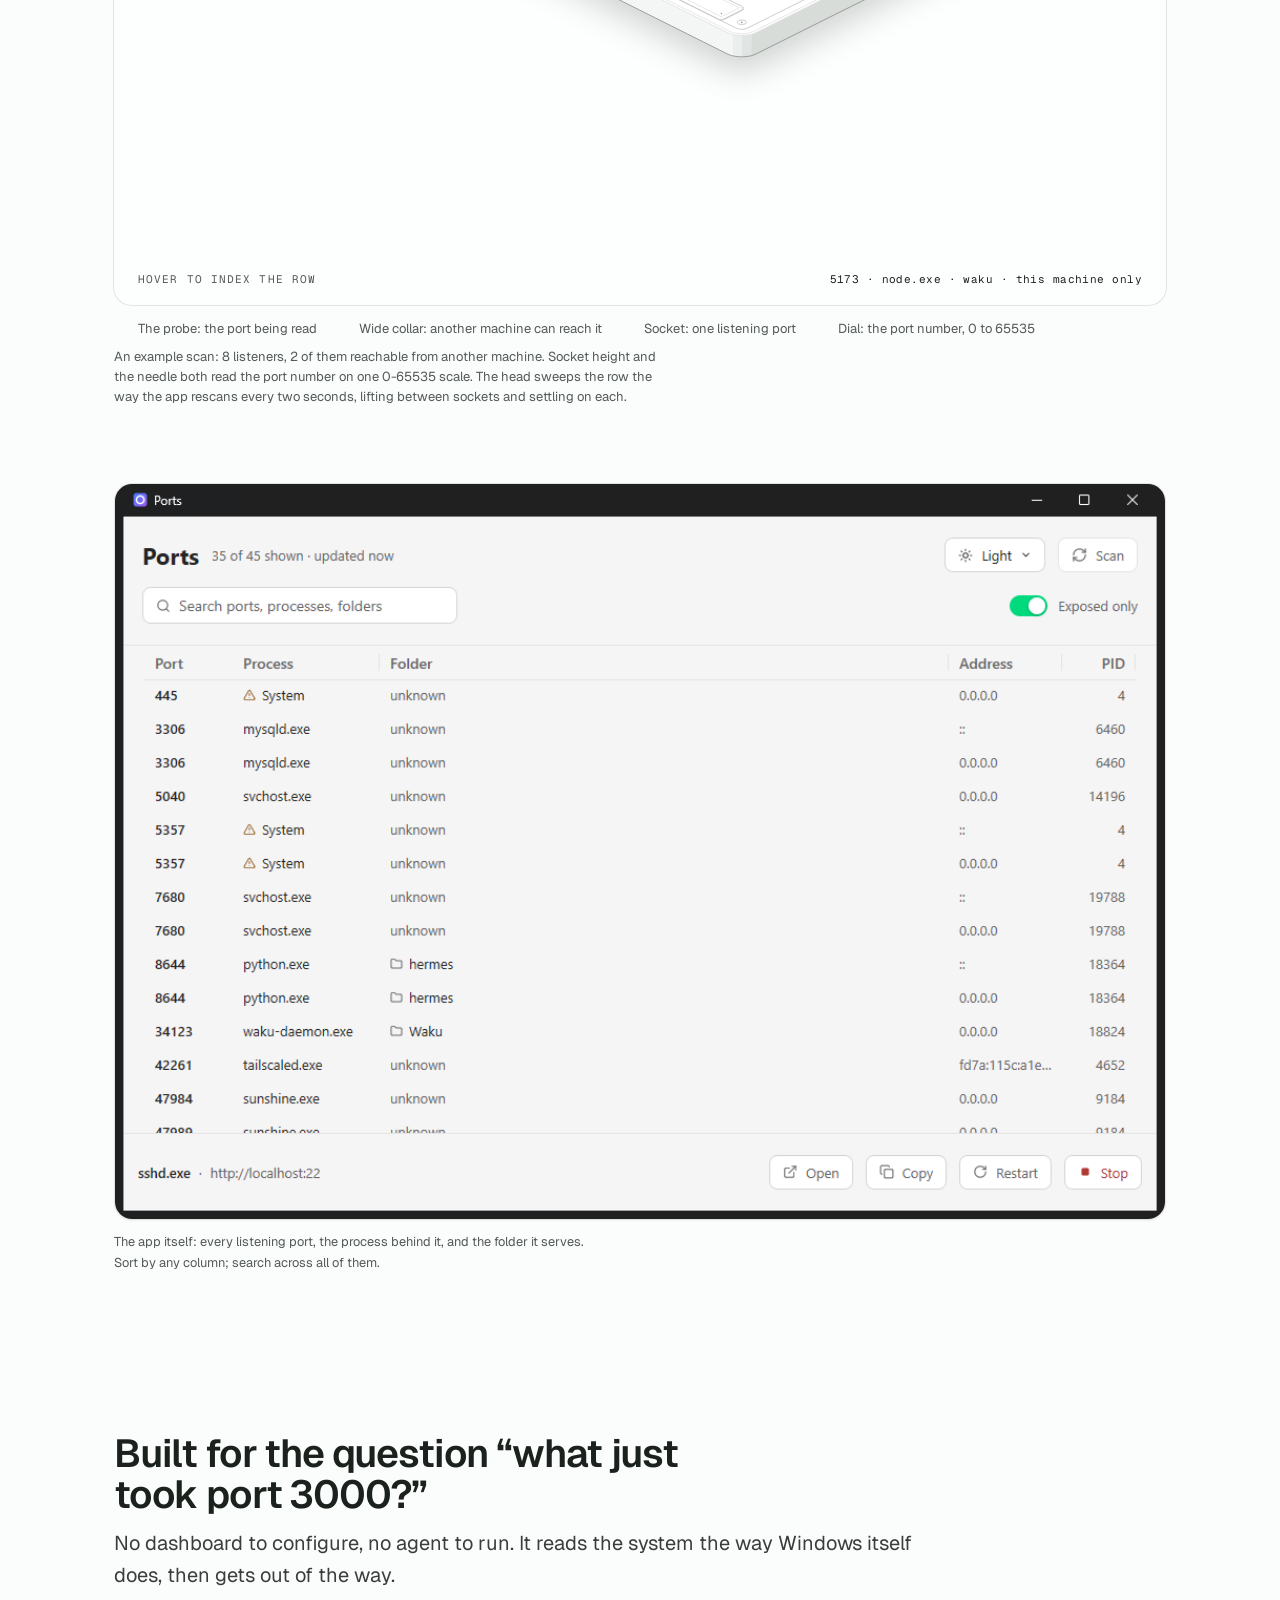
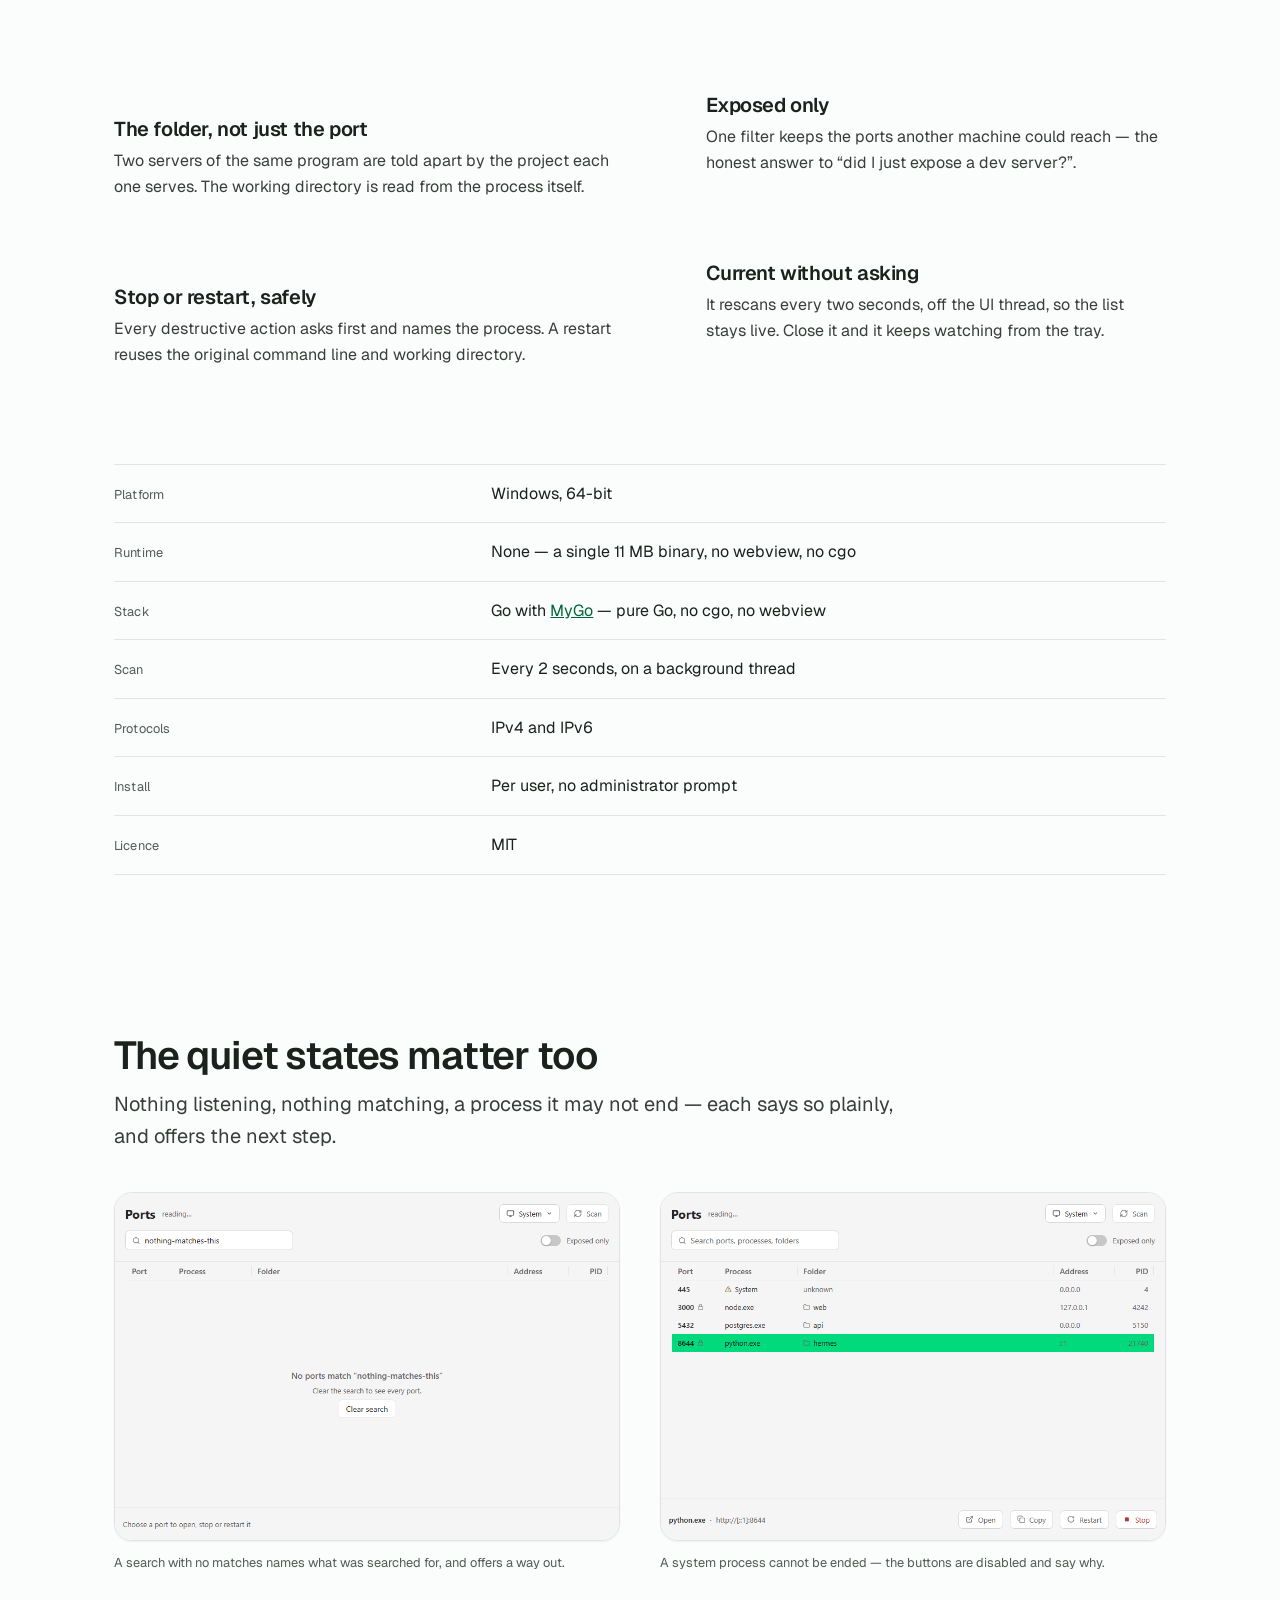
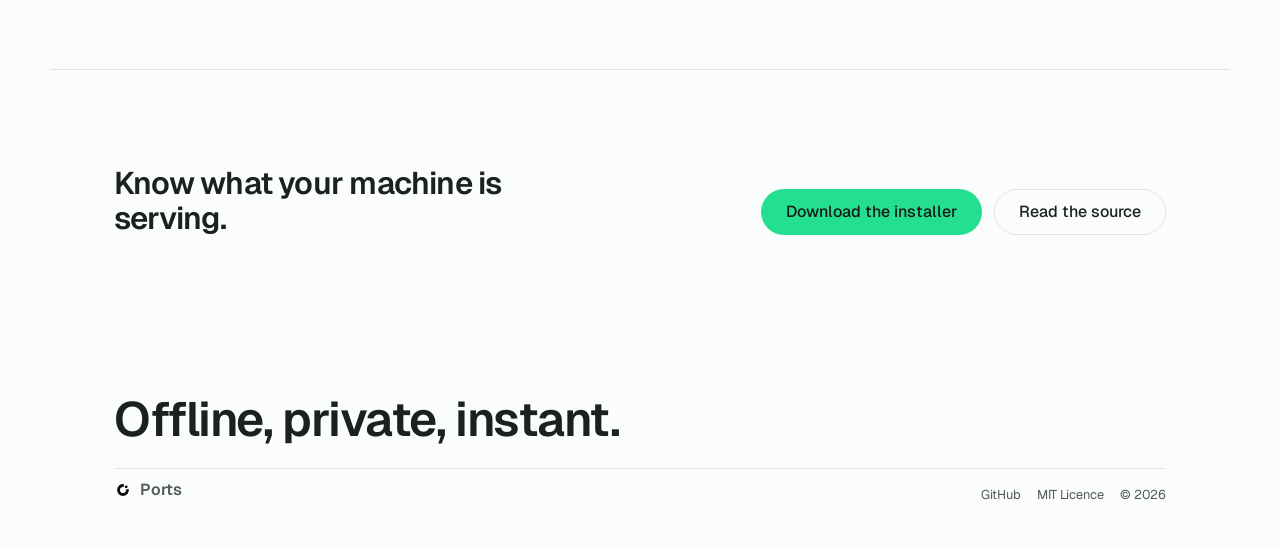
==== commit 0abf8907: "Add an interactive port indexer figure to the landing page The page's hero now carries a figure buil" ====
--- a/landing/index.html
+++ b/landing/index.html
@@ -10,15 +10,14 @@
 <link rel="preconnect" href="https://fonts.gstatic.com" crossorigin>
 <link href="https://fonts.googleapis.com/css2?family=Geist:wght@400;500;600;700&family=Geist+Mono:wght@400;500&display=swap" rel="stylesheet">
 <link rel="stylesheet" href="tokens.css">
+<link rel="stylesheet" href="anatomy/figure.css">
 <style>
-/* Hallmark · pre-emit critique: P4 H5 E4 S4 R5 V5 */
-/* Hallmark · macrostructure: Workbench · H2 hero knobs: ratio=7/5, divider=negative-space
+/* Hallmark · macrostructure: Workbench · hero knobs: ratio=7/5, divider=negative-space
  * theme: custom · vibe: "clean, white, precise, Apple-calm" · paper: oklch(99% 0.004 158) · accent: oklch(80% 0.180 158)
  * display: Geist · body: Geist · axes: light / geometric-sans / chromatic-other (green)
- * nav: N9 (translucent material) · footer: Ft5 · enrichment: none · contrast: pass (40–41) · mobile: pass (34, 49–57)
+ * nav: N9 (translucent material) · footer: Ft5 · enrichment: the port indexer figure (landing/anatomy)
  * apple-design: translucent nav + scroll-edge fade, press-on-pointer-down feedback, optical sizing,
  *   reduced-motion / reduced-transparency / more-contrast fallbacks
- * studied: no · context: inferred · v1.1.0
  */
 
 *, *::before, *::after { box-sizing: border-box; }
@@ -78,7 +77,6 @@
   margin-inline: auto;
   padding-inline: var(--page-gutter);
 }
-/* Scroll-edge effect: content fades under the chrome, no hard divider. */
 .nav::after {
   content: "";
   position: absolute;
@@ -99,10 +97,7 @@
   line-height: 1;
   text-decoration: none;
 }
-.wordmark__mark {
-  width: 1.15em; height: 1.15em;
-  display: block;
-}
+.wordmark__mark { width: 1.15em; height: 1.15em; display: block; }
 
 /* ── Buttons ─────────────────────────────────────────────────── */
 .btn {
@@ -125,83 +120,31 @@
               border-color var(--dur-short) var(--ease-out),
               transform 100ms var(--ease-out);
 }
-.btn--primary {
-  background: var(--color-ink);
-  color: var(--color-paper);
-}
+.btn--primary { background: var(--color-ink); color: var(--color-paper); }
 .btn--primary:hover { background: var(--color-ink-hover); }
-.btn--ghost {
-  background: transparent;
-  border-color: var(--color-rule);
-  color: var(--color-ink);
-}
+.btn--ghost { background: transparent; border-color: var(--color-rule); color: var(--color-ink); }
 .btn--ghost:hover { border-color: var(--color-ink); }
-.btn--accent {
-  background: var(--color-accent);
-  color: var(--color-accent-ink);
-}
-/* Feedback on the press, instant — never wait for release. */
+.btn--accent { background: var(--color-accent); color: var(--color-accent-ink); }
 .btn:hover { transform: translateY(-1.5px); }
 .btn:active { transform: scale(0.97); }
-.btn:focus-visible {
-  outline: 2px solid var(--color-focus);
-  outline-offset: 3px;
-}
-.btn[aria-disabled="true"],
-.btn:disabled {
-  opacity: 0.55;
-  cursor: not-allowed;
-  pointer-events: none;
-}
+.btn:focus-visible { outline: 2px solid var(--color-focus); outline-offset: 3px; }
+.btn[aria-disabled="true"], .btn:disabled { opacity: 0.55; cursor: not-allowed; pointer-events: none; }
 
 /* ── Hero ────────────────────────────────────────────────────── */
-.hero {
-  padding-block-start: var(--space-2xl);
-  padding-block-end: var(--space-3xl);
-}
+.hero { padding-block-start: var(--space-2xl); padding-block-end: var(--space-2xl); }
 .hero__grid {
   display: grid;
   grid-template-columns: minmax(0, 1.35fr) minmax(0, 1fr);
   gap: var(--space-xl) var(--space-2xl);
   align-items: end;
 }
-.hero__title {
-  font-size: var(--text-display);
-  font-weight: 600;
-  grid-column: 1 / -1;
-  max-width: 18ch;
-}
-.hero__lede {
-  font-size: var(--text-md);
-  color: var(--color-ink-2);
-  max-width: 46ch;
-}
-.code-inline {
-  font-family: var(--font-outlier);
-  font-size: 0.9em;
-  color: var(--color-ink-2);
-}
-.link-accent {
-  color: var(--color-accent-strong);
-}
-a:focus-visible {
-  outline: 2px solid var(--color-focus);
-  outline-offset: 2px;
-  border-radius: var(--radius);
-}
-.hero__actions {
-  display: flex;
-  flex-wrap: wrap;
-  gap: var(--space-sm);
-  align-self: end;
-  justify-content: flex-end;
-}
-.hero__note {
-  grid-column: 1 / -1;
-  margin-block-start: var(--space-sm);
-  font-size: var(--text-sm);
-  color: var(--color-muted);
-}
+.hero__title { font-size: var(--text-display); font-weight: 600; grid-column: 1 / -1; max-width: 18ch; }
+.hero__lede { font-size: var(--text-md); color: var(--color-ink-2); max-width: 46ch; }
+.code-inline { font-family: var(--font-outlier); font-size: 0.9em; color: var(--color-ink-2); }
+.link-accent { color: var(--color-accent-strong); }
+a:focus-visible { outline: 2px solid var(--color-focus); outline-offset: 2px; border-radius: var(--radius); }
+.hero__actions { display: flex; flex-wrap: wrap; gap: var(--space-sm); align-self: end; justify-content: flex-end; }
+.hero__note { grid-column: 1 / -1; margin-block-start: var(--space-sm); font-size: var(--text-sm); color: var(--color-muted); }
 
 /* ── Figures — real captures, no re-drawn chrome ─────────────── */
 .shot { padding-block: var(--space-xl) var(--space-2xl); }
@@ -214,29 +157,12 @@
   box-shadow: var(--shadow-whisper);
 }
 .shot__frame img { width: 100%; }
-.shot__cap {
-  margin-block-start: var(--space-sm);
-  font-size: var(--text-sm);
-  color: var(--color-muted);
-  max-width: var(--measure);
-}
+.shot__cap { margin-block-start: var(--space-sm); font-size: var(--text-sm); color: var(--color-muted); max-width: var(--measure); }
 
 /* ── Section head · S2 hanging ───────────────────────────────── */
-.head {
-  padding-block-start: var(--space-3xl);
-  padding-block-end: var(--space-xl);
-}
-.head__title {
-  font-size: var(--text-2xl);
-  font-weight: 600;
-  max-width: 22ch;
-}
-.head__sub {
-  margin-block-start: var(--space-sm);
-  font-size: var(--text-md);
-  color: var(--color-ink-2);
-  max-width: var(--measure);
-}
+.head { padding-block-start: var(--space-3xl); padding-block-end: var(--space-xl); }
+.head__title { font-size: var(--text-2xl); font-weight: 600; max-width: 22ch; }
+.head__sub { margin-block-start: var(--space-sm); font-size: var(--text-md); color: var(--color-ink-2); max-width: var(--measure); }
 
 /* ── Spec sheet · F3 tabular ─────────────────────────────────── */
 .spec { padding-block-end: var(--space-2xl); }
@@ -249,15 +175,8 @@
   align-items: baseline;
 }
 .spec__row:last-child { border-bottom: var(--rule-hair) solid var(--color-rule); }
-.spec__key {
-  font-size: var(--text-sm);
-  color: var(--color-muted);
-  letter-spacing: 0.01em;
-}
-.spec__val {
-  font-size: var(--text-base);
-  color: var(--color-ink);
-}
+.spec__key { font-size: var(--text-sm); color: var(--color-muted); letter-spacing: 0.01em; }
+.spec__val { font-size: var(--text-base); color: var(--color-ink); }
 
 /* ── Feature list — asymmetric typographic grid, no icon tiles ── */
 .features {
@@ -267,17 +186,8 @@
   gap: var(--space-2xl) var(--space-2xl);
 }
 .feature:nth-child(odd) { padding-block-start: var(--space-lg); }
-.feature__title {
-  font-size: var(--text-md);
-  font-weight: 600;
-  letter-spacing: -0.02em;
-}
-.feature__body {
-  margin-block-start: var(--space-xs);
-  color: var(--color-ink-2);
-  font-size: var(--text-base);
-  max-width: 46ch;
-}
+.feature__title { font-size: var(--text-md); font-weight: 600; letter-spacing: -0.02em; }
+.feature__body { margin-block-start: var(--space-xs); color: var(--color-ink-2); font-size: var(--text-base); max-width: 46ch; }
 
 /* ── States — two captures ───────────────────────────────────── */
 .states {
@@ -310,11 +220,7 @@
 }
 
 /* ── Footer · Ft5 statement ──────────────────────────────────── */
-.foot {
-  padding-block: var(--space-2xl) var(--space-xl);
-  display: grid;
-  gap: var(--space-lg);
-}
+.foot { padding-block: var(--space-2xl) var(--space-xl); display: grid; gap: var(--space-lg); }
 .foot__line {
   font-family: var(--font-display);
   font-size: clamp(1.75rem, 5vw, 3rem);
@@ -343,8 +249,6 @@
 .foot__brand { font-size: var(--text-base); }
 
 /* ── Reveal — one orchestrated entrance, opt-in on motion ─────── */
-/* Content is visible by default; the entrance only runs when the
-   user has not asked for reduced motion, so nothing hides content. */
 @media (prefers-reduced-motion: no-preference) {
   .reveal {
     opacity: 0;
@@ -365,13 +269,11 @@
   .btn:hover, .btn:active { transform: none; }
 }
 
-/* Apple §14 — reduced transparency: frostier, solid chrome. */
 @media (prefers-reduced-transparency: reduce) {
   .nav { background: var(--color-paper); backdrop-filter: none; -webkit-backdrop-filter: none; }
   .nav::after { background: none; }
 }
 
-/* Apple §14 — more contrast: defined border on the chrome. */
 @media (prefers-contrast: more) {
   .nav { background: var(--color-paper); backdrop-filter: none; -webkit-backdrop-filter: none; border-bottom-color: var(--color-ink); }
   .btn--ghost { border-color: var(--color-ink); }
@@ -385,7 +287,6 @@
   .features { grid-template-columns: minmax(0, 1fr); }
   .feature:nth-child(odd) { padding-block-start: 0; }
   .spec__row { grid-template-columns: minmax(0, 1fr); gap: var(--space-3xs); }
-  .spec__row { border-top: var(--rule-hair) solid var(--color-rule); }
 }
 @media (max-width: 40rem) {
   .hero__title { font-size: clamp(2.1rem, 9vw, 3rem); }
@@ -420,12 +321,20 @@
     </div>
   </section>
 
+  <section class="container" id="index" aria-labelledby="index-title">
+    <div class="head">
+      <h2 class="head__title reveal" id="index-title" style="--i:0">Every port is a socket, and its number is its height.</h2>
+      <p class="head__sub reveal" style="--i:1">A bench indexer reads the machine the way the app does: one socket per listener, standing as tall as its port number, with the ports another machine can reach sitting in wide collars. Move the pointer across the row, or use the arrow keys.</p>
+    </div>
+    <div class="reveal" style="--i:2"><figure class="iso-figure"><div class="iso-plate"><div class="iso-plate-corners" aria-hidden="true"><span class="iso-plate-corner" data-corner="fig">Fig 1</span><span class="iso-plate-corner" data-corner="title">Port indexer</span><span class="iso-plate-corner" data-corner="hint">Hover to index the row</span><span class="iso-plate-corner" data-corner="readout" data-readout>3000 · node.exe · portfolio · this machine only</span></div><div class="iso iso-stage" tabindex="0" role="group" aria-label="Port indexer. Move the pointer across the row to read each listening port, or use the arrow keys."><svg xmlns="http://www.w3.org/2000/svg" class="iso-svg" viewBox="0 0 560 470" role="img" aria-label="A bench indexer for the listening ports on a Windows machine. Eight sockets stand in a row, one per port: each post is as tall as its port number on a 0 to 65535 scale, and the 2 ports another machine can reach sit in wide collars. A head on a gantry sweeps the row, lifting between sockets and settling a spring probe on each, while a dial reads the port number it has found."><path class="iso-halo" d="M96.8 234.8L97 233.6L97.7 232.6L98.7 231.6L100.2 230.7L208.1 176.7L209.8 176L211.8 175.5L214 175.2L216.2 175L218.5 175.2L220.7 175.5L222.7 176L224.4 176.7L453.3 291.2L454.7 292.1L455.8 293.1L456.5 294.1L456.7 295.3L456.7 307.3L456.5 308.4L455.8 309.5L454.7 310.5L453.3 311.4L345.4 365.3L343.6 366L341.6 366.6L339.5 366.9L337.2 367L335 366.9L332.8 366.6L330.8 366L329 365.3L100.2 250.9L98.7 250L97.7 249L97 247.9L96.8 246.8Z"/><g class="iso-solid"><path class="iso-fill" d="M208.2 203.9L208.6 203L209.4 202.2L210.5 201.5L211.9 200.9L213.6 200.5L215.3 200.3L217.1 200.3L218.9 200.5L220.5 200.9L222 201.5L223.1 202.2L223.9 203L224.3 203.9L224.3 206.4L223.9 207.3L223.1 208.1L222 208.8L220.5 209.3L218.9 209.7L217.1 209.9L215.3 209.9L213.6 209.7L211.9 209.3L210.5 208.8L209.4 208.1L208.6 207.3L208.2 206.4Z"/><path class="iso-shade" data-shade="0" d="M222 208.8L220.5 209.3L220.5 207.7L222 207.2ZM224.3 206.4L223.9 207.3L223.9 205.7L224.3 204.8ZM223.9 207.3L223.1 208.1L223.1 206.5L223.9 205.7ZM223.1 208.1L222 208.8L222 207.2L223.1 206.5Z"/><path class="iso-shade" data-shade="1" d="M220.5 209.3L218.9 209.7L218.9 208.1L220.5 207.7ZM218.9 209.7L217.1 209.9L217.1 208.3L218.9 208.1ZM217.1 209.9L215.3 209.9L215.3 208.3L217.1 208.3Z"/><path class="iso-shade" data-shade="2" d="M215.3 209.9L213.6 209.7L213.6 208.1L215.3 208.3ZM213.6 209.7L211.9 209.3L211.9 207.7L213.6 208.1Z"/><path class="iso-shade" data-shade="3" d="M211.9 209.3L210.5 208.8L210.5 207.2L211.9 207.7ZM210.5 208.8L209.4 208.1L209.4 206.5L210.5 207.2ZM209.4 208.1L208.6 207.3L208.6 205.7L209.4 206.5ZM208.6 207.3L208.2 206.4L208.2 204.8L208.6 205.7Z"/><path class="iso-top" d="M222 207.2L220.5 207.7L218.9 208.1L217.1 208.3L215.3 208.3L213.6 208.1L211.9 207.7L210.5 207.2L209.4 206.5L208.6 205.7L208.2 204.8L208.2 203.9L208.6 203L209.4 202.2L210.5 201.5L211.9 200.9L213.6 200.5L215.3 200.3L217.1 200.3L218.9 200.5L220.5 200.9L222 201.5L223.1 202.2L223.9 203L224.3 203.9L224.3 204.8L223.9 205.7L223.1 206.5Z"/><path class="iso-line iso-crease" data-tone="faint" d="M224.3 204.8L223.9 205.7L223.1 206.5L222 207.2L220.5 207.7L218.9 208.1L217.1 208.3L215.3 208.3L213.6 208.1L211.9 207.7L210.5 207.2L209.4 206.5L208.6 205.7L208.2 204.8"/><path class="iso-line iso-edge" data-tone="lo" d="M208.2 204.8L208.2 203.9L208.6 203L209.4 202.2L210.5 201.5L211.9 200.9L213.6 200.5L215.3 200.3L217.1 200.3L218.9 200.5L220.5 200.9L222 201.5L223.1 202.2L223.9 203L224.3 203.9L224.3 204.8M224.3 206.4L223.9 207.3L223.1 208.1L222 208.8L220.5 209.3L218.9 209.7L217.1 209.9L215.3 209.9L213.6 209.7L211.9 209.3L210.5 208.8L209.4 208.1L208.6 207.3L208.2 206.4M208.2 204.8L208.2 206.4M224.3 204.8L224.3 206.4"/></g><g class="iso-solid"><path class="iso-fill" d="M210 200.6L210.4 199.9L211 199.3L211.8 198.7L212.9 198.3L214.2 198L215.5 197.8L216.9 197.8L218.3 198L219.6 198.3L220.7 198.7L221.5 199.3L222.1 199.9L222.4 200.6L222.4 201.3L222.4 204.7L222.1 205.3L221.5 206L220.7 206.5L219.6 207L218.3 207.3L216.9 207.4L215.5 207.4L214.2 207.3L212.9 207L211.8 206.5L211 206L210.4 205.3L210 204.7Z"/><path class="iso-shade" data-shade="0" d="M220.7 206.5L219.6 207L219.6 203.6L220.7 203.1ZM222.4 204.7L222.1 205.3L222.1 201.9L222.4 201.3ZM222.1 205.3L221.5 206L221.5 202.6L222.1 201.9ZM221.5 206L220.7 206.5L220.7 203.1L221.5 202.6Z"/><path class="iso-shade" data-shade="1" d="M219.6 207L218.3 207.3L218.3 203.9L219.6 203.6ZM218.3 207.3L216.9 207.4L216.9 204L218.3 203.9Z"/><path class="iso-shade" data-shade="2" d="M216.9 207.4L215.5 207.4L215.5 204L216.9 204ZM215.5 207.4L214.2 207.3L214.2 203.9L215.5 204ZM214.2 207.3L212.9 207L212.9 203.6L214.2 203.9Z"/><path class="iso-shade" data-shade="3" d="M212.9 207L211.8 206.5L211.8 203.1L212.9 203.6ZM211.8 206.5L211 206L211 202.6L211.8 203.1ZM211 206L210.4 205.3L210.4 201.9L211 202.6ZM210.4 205.3L210 204.7L210 201.3L210.4 201.9Z"/><path class="iso-top" d="M220.7 203.1L219.6 203.6L218.3 203.9L216.9 204L215.5 204L214.2 203.9L212.9 203.6L211.8 203.1L211 202.6L210.4 201.9L210 201.3L210 200.6L210.4 199.9L211 199.3L211.8 198.7L212.9 198.3L214.2 198L215.5 197.8L216.9 197.8L218.3 198L219.6 198.3L220.7 198.7L221.5 199.3L222.1 199.9L222.4 200.6L222.4 201.3L222.1 201.9L221.5 202.6Z"/><path class="iso-line iso-crease" data-tone="faint" d="M222.4 201.3L222.1 201.9L221.5 202.6L220.7 203.1L219.6 203.6L218.3 203.9L216.9 204L215.5 204L214.2 203.9L212.9 203.6L211.8 203.1L211 202.6L210.4 201.9L210 201.3"/><path class="iso-line iso-edge" data-tone="mid" d="M210 201.3L210 200.6L210.4 199.9L211 199.3L211.8 198.7L212.9 198.3L214.2 198L215.5 197.8L216.9 197.8L218.3 198L219.6 198.3L220.7 198.7L221.5 199.3L222.1 199.9L222.4 200.6L222.4 201.3M222.4 204.7L222.1 205.3L221.5 206L220.7 206.5L219.6 207L218.3 207.3L216.9 207.4L215.5 207.4L214.2 207.3L212.9 207L211.8 206.5L211 206L210.4 205.3L210 204.7M210 201.3L210 204.7M222.4 201.3L222.4 204.7"/></g><g class="iso-solid"><path class="iso-fill" d="M126.5 244.7L126.9 243.9L127.7 243L128.8 242.3L130.2 241.8L131.8 241.4L133.6 241.2L135.4 241.2L137.2 241.4L138.8 241.8L140.2 242.3L141.4 243L142.1 243.9L142.5 244.7L142.5 247.2L142.1 248.1L141.4 248.9L140.2 249.6L138.8 250.2L137.2 250.6L135.4 250.8L133.6 250.8L131.8 250.6L130.2 250.2L128.8 249.6L127.7 248.9L126.9 248.1L126.5 247.2L126.5 246.3Z"/><path class="iso-shade" data-shade="0" d="M140.2 249.6L138.8 250.2L138.8 248.6L140.2 248ZM142.5 247.2L142.1 248.1L142.1 246.5L142.5 245.6ZM142.1 248.1L141.4 248.9L141.4 247.3L142.1 246.5ZM141.4 248.9L140.2 249.6L140.2 248L141.4 247.3Z"/><path class="iso-shade" data-shade="1" d="M138.8 250.2L137.2 250.6L137.2 249L138.8 248.6ZM137.2 250.6L135.4 250.8L135.4 249.2L137.2 249ZM135.4 250.8L133.6 250.8L133.6 249.2L135.4 249.2Z"/><path class="iso-shade" data-shade="2" d="M133.6 250.8L131.8 250.6L131.8 249L133.6 249.2ZM131.8 250.6L130.2 250.2L130.2 248.6L131.8 249Z"/><path class="iso-shade" data-shade="3" d="M130.2 250.2L128.8 249.6L128.8 248L130.2 248.6ZM128.8 249.6L127.7 248.9L127.7 247.3L128.8 248ZM127.7 248.9L126.9 248.1L126.9 246.5L127.7 247.3ZM126.9 248.1L126.5 247.2L126.5 245.6L126.9 246.5Z"/><path class="iso-top" d="M140.2 248L138.8 248.6L137.2 249L135.4 249.2L133.6 249.2L131.8 249L130.2 248.6L128.8 248L127.7 247.3L126.9 246.5L126.5 245.6L126.5 244.7L126.9 243.9L127.7 243L128.8 242.3L130.2 241.8L131.8 241.4L133.6 241.2L135.4 241.2L137.2 241.4L138.8 241.8L140.2 242.3L141.4 243L142.1 243.9L142.5 244.7L142.5 245.6L142.1 246.5L141.4 247.3Z"/><path class="iso-line iso-crease" data-tone="faint" d="M142.5 245.6L142.1 246.5L141.4 247.3L140.2 248L138.8 248.6L137.2 249L135.4 249.2L133.6 249.2L131.8 249L130.2 248.6L128.8 248L127.7 247.3L126.9 246.5L126.5 245.6"/><path class="iso-line iso-edge" data-tone="lo" d="M126.5 245.6L126.5 244.7L126.9 243.9L127.7 243L128.8 242.3L130.2 241.8L131.8 241.4L133.6 241.2L135.4 241.2L137.2 241.4L138.8 241.8L140.2 242.3L141.4 243L142.1 243.9L142.5 244.7L142.5 245.6M142.5 247.2L142.1 248.1L141.4 248.9L140.2 249.6L138.8 250.2L137.2 250.6L135.4 250.8L133.6 250.8L131.8 250.6L130.2 250.2L128.8 249.6L127.7 248.9L126.9 248.1L126.5 247.2M126.5 245.6L126.5 247.2M142.5 245.6L142.5 247.2"/></g><g class="iso-solid"><path class="iso-fill" d="M128.3 241.4L128.6 240.8L129.2 240.1L130.1 239.6L131.2 239.1L132.4 238.8L133.8 238.7L135.2 238.7L136.6 238.8L137.8 239.1L138.9 239.6L139.8 240.1L140.4 240.8L140.7 241.4L140.7 242.1L140.7 245.5L140.4 246.2L139.8 246.8L138.9 247.4L137.8 247.8L136.6 248.1L135.2 248.3L133.8 248.3L132.4 248.1L131.2 247.8L130.1 247.4L129.2 246.8L128.6 246.2L128.3 245.5Z"/><path class="iso-shade" data-shade="0" d="M138.9 247.4L137.8 247.8L137.8 244.4L138.9 244ZM140.7 245.5L140.4 246.2L140.4 242.8L140.7 242.1ZM140.4 246.2L139.8 246.8L139.8 243.4L140.4 242.8ZM139.8 246.8L138.9 247.4L138.9 244L139.8 243.4Z"/><path class="iso-shade" data-shade="1" d="M137.8 247.8L136.6 248.1L136.6 244.7L137.8 244.4ZM136.6 248.1L135.2 248.3L135.2 244.9L136.6 244.7Z"/><path class="iso-shade" data-shade="2" d="M135.2 248.3L133.8 248.3L133.8 244.9L135.2 244.9ZM133.8 248.3L132.4 248.1L132.4 244.7L133.8 244.9ZM132.4 248.1L131.2 247.8L131.2 244.4L132.4 244.7Z"/><path class="iso-shade" data-shade="3" d="M131.2 247.8L130.1 247.4L130.1 244L131.2 244.4ZM130.1 247.4L129.2 246.8L129.2 243.4L130.1 244ZM129.2 246.8L128.6 246.2L128.6 242.8L129.2 243.4ZM128.6 246.2L128.3 245.5L128.3 242.1L128.6 242.8Z"/><path class="iso-top" d="M138.9 244L137.8 244.4L136.6 244.7L135.2 244.9L133.8 244.9L132.4 244.7L131.2 244.4L130.1 244L129.2 243.4L128.6 242.8L128.3 242.1L128.3 241.4L128.6 240.8L129.2 240.1L130.1 239.6L131.2 239.1L132.4 238.8L133.8 238.7L135.2 238.7L136.6 238.8L137.8 239.1L138.9 239.6L139.8 240.1L140.4 240.8L140.7 241.4L140.7 242.1L140.4 242.8L139.8 243.4Z"/><path class="iso-line iso-crease" data-tone="faint" d="M140.7 242.1L140.4 242.8L139.8 243.4L138.9 244L137.8 244.4L136.6 244.7L135.2 244.9L133.8 244.9L132.4 244.7L131.2 244.4L130.1 244L129.2 243.4L128.6 242.8L128.3 242.1"/><path class="iso-line iso-edge" data-tone="mid" d="M128.3 242.1L128.3 241.4L128.6 240.8L129.2 240.1L130.1 239.6L131.2 239.1L132.4 238.8L133.8 238.7L135.2 238.7L136.6 238.8L137.8 239.1L138.9 239.6L139.8 240.1L140.4 240.8L140.7 241.4L140.7 242.1M140.7 245.5L140.4 246.2L139.8 246.8L138.9 247.4L137.8 247.8L136.6 248.1L135.2 248.3L133.8 248.3L132.4 248.1L131.2 247.8L130.1 247.4L129.2 246.8L128.6 246.2L128.3 245.5M128.3 242.1L128.3 245.5M140.7 242.1L140.7 245.5"/></g><g class="iso-solid"><path class="iso-fill" d="M410.9 305.2L411.3 304.3L412.1 303.5L413.2 302.8L414.7 302.2L416.3 301.9L418.1 301.7L419.9 301.7L421.6 301.9L423.3 302.2L424.7 302.8L425.8 303.5L426.6 304.3L427 305.2L427 307.7L426.6 308.6L425.8 309.4L424.7 310.1L423.3 310.7L421.6 311.1L419.9 311.3L418.1 311.3L416.3 311.1L414.7 310.7L413.2 310.1L412.1 309.4L411.3 308.6L410.9 307.7Z"/><path class="iso-shade" data-shade="0" d="M424.7 310.1L423.3 310.7L423.3 309.1L424.7 308.5ZM427 307.7L426.6 308.6L426.6 307L427 306.1ZM426.6 308.6L425.8 309.4L425.8 307.8L426.6 307ZM425.8 309.4L424.7 310.1L424.7 308.5L425.8 307.8Z"/><path class="iso-shade" data-shade="1" d="M423.3 310.7L421.6 311.1L421.6 309.5L423.3 309.1ZM421.6 311.1L419.9 311.3L419.9 309.7L421.6 309.5ZM419.9 311.3L418.1 311.3L418.1 309.7L419.9 309.7Z"/><path class="iso-shade" data-shade="2" d="M418.1 311.3L416.3 311.1L416.3 309.5L418.1 309.7ZM416.3 311.1L414.7 310.7L414.7 309.1L416.3 309.5Z"/><path class="iso-shade" data-shade="3" d="M414.7 310.7L413.2 310.1L413.2 308.5L414.7 309.1ZM413.2 310.1L412.1 309.4L412.1 307.8L413.2 308.5ZM412.1 309.4L411.3 308.6L411.3 307L412.1 307.8ZM411.3 308.6L410.9 307.7L410.9 306.1L411.3 307Z"/><path class="iso-top" d="M424.7 308.5L423.3 309.1L421.6 309.5L419.9 309.7L418.1 309.7L416.3 309.5L414.7 309.1L413.2 308.5L412.1 307.8L411.3 307L410.9 306.1L410.9 305.2L411.3 304.3L412.1 303.5L413.2 302.8L414.7 302.2L416.3 301.9L418.1 301.7L419.9 301.7L421.6 301.9L423.3 302.2L424.7 302.8L425.8 303.5L426.6 304.3L427 305.2L427 306.1L426.6 307L425.8 307.8Z"/><path class="iso-line iso-crease" data-tone="faint" d="M427 306.1L426.6 307L425.8 307.8L424.7 308.5L423.3 309.1L421.6 309.5L419.9 309.7L418.1 309.7L416.3 309.5L414.7 309.1L413.2 308.5L412.1 307.8L411.3 307L410.9 306.1"/><path class="iso-line iso-edge" data-tone="lo" d="M410.9 306.1L410.9 305.2L411.3 304.3L412.1 303.5L413.2 302.8L414.7 302.2L416.3 301.9L418.1 301.7L419.9 301.7L421.6 301.9L423.3 302.2L424.7 302.8L425.8 303.5L426.6 304.3L427 305.2L427 306.1M427 307.7L426.6 308.6L425.8 309.4L424.7 310.1L423.3 310.7L421.6 311.1L419.9 311.3L418.1 311.3L416.3 311.1L414.7 310.7L413.2 310.1L412.1 309.4L411.3 308.6L410.9 307.7M410.9 306.1L410.9 307.7M427 306.1L427 307.7"/></g><g class="iso-solid"><path class="iso-fill" d="M412.8 301.9L413.1 301.2L413.7 300.6L414.5 300.1L415.6 299.6L416.9 299.3L418.3 299.2L419.7 299.2L421 299.3L422.3 299.6L423.4 300.1L424.2 300.6L424.8 301.2L425.2 301.9L425.2 306L424.8 306.7L424.2 307.3L423.4 307.9L422.3 308.3L421 308.6L419.7 308.8L418.3 308.8L416.9 308.6L415.6 308.3L414.5 307.9L413.7 307.3L413.1 306.7L412.8 306Z"/><path class="iso-shade" data-shade="0" d="M423.4 307.9L422.3 308.3L422.3 304.9L423.4 304.5ZM425.2 306L424.8 306.7L424.8 303.3L425.2 302.6ZM424.8 306.7L424.2 307.3L424.2 303.9L424.8 303.3ZM424.2 307.3L423.4 307.9L423.4 304.5L424.2 303.9Z"/><path class="iso-shade" data-shade="1" d="M422.3 308.3L421 308.6L421 305.2L422.3 304.9ZM421 308.6L419.7 308.8L419.7 305.4L421 305.2Z"/><path class="iso-shade" data-shade="2" d="M419.7 308.8L418.3 308.8L418.3 305.4L419.7 305.4ZM418.3 308.8L416.9 308.6L416.9 305.2L418.3 305.4ZM416.9 308.6L415.6 308.3L415.6 304.9L416.9 305.2Z"/><path class="iso-shade" data-shade="3" d="M415.6 308.3L414.5 307.9L414.5 304.5L415.6 304.9ZM414.5 307.9L413.7 307.3L413.7 303.9L414.5 304.5ZM413.7 307.3L413.1 306.7L413.1 303.3L413.7 303.9ZM413.1 306.7L412.8 306L412.8 302.6L413.1 303.3Z"/><path class="iso-top" d="M423.4 304.5L422.3 304.9L421 305.2L419.7 305.4L418.3 305.4L416.9 305.2L415.6 304.9L414.5 304.5L413.7 303.9L413.1 303.3L412.8 302.6L412.8 301.9L413.1 301.2L413.7 300.6L414.5 300.1L415.6 299.6L416.9 299.3L418.3 299.2L419.7 299.2L421 299.3L422.3 299.6L423.4 300.1L424.2 300.6L424.8 301.2L425.2 301.9L425.2 302.6L424.8 303.3L424.2 303.9Z"/><path class="iso-line iso-crease" data-tone="faint" d="M425.2 302.6L424.8 303.3L424.2 303.9L423.4 304.5L422.3 304.9L421 305.2L419.7 305.4L418.3 305.4L416.9 305.2L415.6 304.9L414.5 304.5L413.7 303.9L413.1 303.3L412.8 302.6"/><path class="iso-line iso-edge" data-tone="mid" d="M412.8 302.6L412.8 301.9L413.1 301.2L413.7 300.6L414.5 300.1L415.6 299.6L416.9 299.3L418.3 299.2L419.7 299.2L421 299.3L422.3 299.6L423.4 300.1L424.2 300.6L424.8 301.2L425.2 301.9L425.2 302.6M425.2 306L424.8 306.7L424.2 307.3L423.4 307.9L422.3 308.3L421 308.6L419.7 308.8L418.3 308.8L416.9 308.6L415.6 308.3L414.5 307.9L413.7 307.3L413.1 306.7L412.8 306M412.8 302.6L412.8 306M425.2 302.6L425.2 306"/></g><g class="iso-solid"><path class="iso-fill" d="M329.2 346.1L329.6 345.2L330.4 344.4L331.5 343.7L332.9 343.1L334.5 342.7L336.3 342.5L338.1 342.5L339.9 342.7L341.5 343.1L342.9 343.7L344.1 344.4L344.9 345.2L345.3 346.1L345.3 348.6L344.9 349.5L344.1 350.3L342.9 351L341.5 351.6L339.9 352L338.1 352.2L336.3 352.2L334.5 352L332.9 351.6L331.5 351L330.4 350.3L329.6 349.5L329.2 348.6Z"/><path class="iso-shade" data-shade="0" d="M342.9 351L341.5 351.6L341.5 350L342.9 349.4ZM345.3 348.6L344.9 349.5L344.9 347.9L345.3 347ZM344.9 349.5L344.1 350.3L344.1 348.7L344.9 347.9ZM344.1 350.3L342.9 351L342.9 349.4L344.1 348.7Z"/><path class="iso-shade" data-shade="1" d="M341.5 351.6L339.9 352L339.9 350.4L341.5 350ZM339.9 352L338.1 352.2L338.1 350.6L339.9 350.4ZM338.1 352.2L336.3 352.2L336.3 350.6L338.1 350.6Z"/><path class="iso-shade" data-shade="2" d="M336.3 352.2L334.5 352L334.5 350.4L336.3 350.6ZM334.5 352L332.9 351.6L332.9 350L334.5 350.4Z"/><path class="iso-shade" data-shade="3" d="M332.9 351.6L331.5 351L331.5 349.4L332.9 350ZM331.5 351L330.4 350.3L330.4 348.7L331.5 349.4ZM330.4 350.3L329.6 349.5L329.6 347.9L330.4 348.7ZM329.6 349.5L329.2 348.6L329.2 347L329.6 347.9Z"/><path class="iso-top" d="M342.9 349.4L341.5 350L339.9 350.4L338.1 350.6L336.3 350.6L334.5 350.4L332.9 350L331.5 349.4L330.4 348.7L329.6 347.9L329.2 347L329.2 346.1L329.6 345.2L330.4 344.4L331.5 343.7L332.9 343.1L334.5 342.7L336.3 342.5L338.1 342.5L339.9 342.7L341.5 343.1L342.9 343.7L344.1 344.4L344.9 345.2L345.3 346.1L345.3 347L344.9 347.9L344.1 348.7Z"/><path class="iso-line iso-crease" data-tone="faint" d="M345.3 347L344.9 347.9L344.1 348.7L342.9 349.4L341.5 350L339.9 350.4L338.1 350.6L336.3 350.6L334.5 350.4L332.9 350L331.5 349.4L330.4 348.7L329.6 347.9L329.2 347"/><path class="iso-line iso-edge" data-tone="lo" d="M329.2 347L329.2 346.1L329.6 345.2L330.4 344.4L331.5 343.7L332.9 343.1L334.5 342.7L336.3 342.5L338.1 342.5L339.9 342.7L341.5 343.1L342.9 343.7L344.1 344.4L344.9 345.2L345.3 346.1L345.3 347M345.3 348.6L344.9 349.5L344.1 350.3L342.9 351L341.5 351.6L339.9 352L338.1 352.2L336.3 352.2L334.5 352L332.9 351.6L331.5 351L330.4 350.3L329.6 349.5L329.2 348.6M329.2 347L329.2 348.6M345.3 347L345.3 348.6"/></g><g class="iso-solid"><path class="iso-fill" d="M331 342.8L331.3 342.1L331.9 341.5L332.8 340.9L333.9 340.5L335.2 340.2L336.5 340L337.9 340L339.3 340.2L340.5 340.5L341.6 340.9L342.5 341.5L343.1 342.1L343.4 342.8L343.4 346.9L343.1 347.6L342.5 348.2L341.6 348.8L340.5 349.2L339.3 349.5L337.9 349.6L336.5 349.6L335.2 349.5L333.9 349.2L332.8 348.8L331.9 348.2L331.3 347.6L331 346.9Z"/><path class="iso-shade" data-shade="0" d="M341.6 348.8L340.5 349.2L340.5 345.8L341.6 345.3ZM343.4 346.9L343.1 347.6L343.1 344.2L343.4 343.5ZM343.1 347.6L342.5 348.2L342.5 344.8L343.1 344.2ZM342.5 348.2L341.6 348.8L341.6 345.3L342.5 344.8Z"/><path class="iso-shade" data-shade="1" d="M340.5 349.2L339.3 349.5L339.3 346.1L340.5 345.8ZM339.3 349.5L337.9 349.6L337.9 346.2L339.3 346.1Z"/><path class="iso-shade" data-shade="2" d="M337.9 349.6L336.5 349.6L336.5 346.2L337.9 346.2ZM336.5 349.6L335.2 349.5L335.2 346.1L336.5 346.2ZM335.2 349.5L333.9 349.2L333.9 345.8L335.2 346.1Z"/><path class="iso-shade" data-shade="3" d="M333.9 349.2L332.8 348.8L332.8 345.3L333.9 345.8ZM332.8 348.8L331.9 348.2L331.9 344.8L332.8 345.3ZM331.9 348.2L331.3 347.6L331.3 344.2L331.9 344.8ZM331.3 347.6L331 346.9L331 343.5L331.3 344.2Z"/><path class="iso-top" d="M341.6 345.3L340.5 345.8L339.3 346.1L337.9 346.2L336.5 346.2L335.2 346.1L333.9 345.8L332.8 345.3L331.9 344.8L331.3 344.2L331 343.5L331 342.8L331.3 342.1L331.9 341.5L332.8 340.9L333.9 340.5L335.2 340.2L336.5 340L337.9 340L339.3 340.2L340.5 340.5L341.6 340.9L342.5 341.5L343.1 342.1L343.4 342.8L343.4 343.5L343.1 344.2L342.5 344.8Z"/><path class="iso-line iso-crease" data-tone="faint" d="M343.4 343.5L343.1 344.2L342.5 344.8L341.6 345.3L340.5 345.8L339.3 346.1L337.9 346.2L336.5 346.2L335.2 346.1L333.9 345.8L332.8 345.3L331.9 344.8L331.3 344.2L331 343.5"/><path class="iso-line iso-edge" data-tone="mid" d="M331 343.5L331 342.8L331.3 342.1L331.9 341.5L332.8 340.9L333.9 340.5L335.2 340.2L336.5 340L337.9 340L339.3 340.2L340.5 340.5L341.6 340.9L342.5 341.5L343.1 342.1L343.4 342.8L343.4 343.5M343.4 346.9L343.1 347.6L342.5 348.2L341.6 348.8L340.5 349.2L339.3 349.5L337.9 349.6L336.5 349.6L335.2 349.5L333.9 349.2L332.8 348.8L331.9 348.2L331.3 347.6L331 346.9M331 343.5L331 346.9M343.4 343.5L343.4 346.9"/></g><g class="iso-solid"><path class="iso-fill" d="M96.8 229.8L96.9 228.9L97.4 228L98 227.1L99 226.4L100.2 225.7L208.1 171.7L209.4 171.1L211 170.7L212.7 170.3L214.4 170.1L216.2 170L218.1 170.1L219.8 170.3L221.5 170.7L223 171.1L224.4 171.7L453.3 286.2L454.5 286.9L455.4 287.6L456.1 288.5L456.5 289.4L456.7 290.3L456.7 302.3L456.5 303.2L456.1 304.1L455.4 304.9L454.5 305.7L453.3 306.4L345.4 360.3L344 360.9L342.5 361.4L340.8 361.7L339 361.9L337.2 362L335.4 361.9L333.6 361.7L332 361.4L330.4 360.9L329 360.3L100.2 245.9L99 245.2L98 244.4L97.4 243.6L96.9 242.7L96.8 241.8Z"/><path class="iso-shade" data-shade="0" d="M456.7 302.3L456.5 303.2L456.5 291.2L456.7 290.3ZM456.5 303.2L456.1 304.1L456.1 292L456.5 291.2ZM456.1 304.1L455.4 304.9L455.4 292.9L456.1 292ZM455.4 304.9L454.5 305.7L454.5 293.7L455.4 292.9ZM454.5 305.7L453.3 306.4L453.3 294.3L454.5 293.7ZM453.3 306.4L345.4 360.3L345.4 348.3L453.3 294.3ZM345.4 360.3L344 360.9L344 348.9L345.4 348.3ZM344 360.9L342.5 361.4L342.5 349.4L344 348.9Z"/><path class="iso-shade" data-shade="1" d="M342.5 361.4L340.8 361.7L340.8 349.7L342.5 349.4ZM340.8 361.7L339 361.9L339 349.9L340.8 349.7ZM339 361.9L337.2 362L337.2 350L339 349.9Z"/><path class="iso-shade" data-shade="2" d="M337.2 362L335.4 361.9L335.4 349.9L337.2 350ZM335.4 361.9L333.6 361.7L333.6 349.7L335.4 349.9ZM333.6 361.7L332 361.4L332 349.4L333.6 349.7Z"/><path class="iso-shade" data-shade="3" d="M332 361.4L330.4 360.9L330.4 348.9L332 349.4ZM330.4 360.9L329 360.3L329 348.3L330.4 348.9ZM329 360.3L100.2 245.9L100.2 233.9L329 348.3ZM100.2 245.9L99 245.2L99 233.2L100.2 233.9ZM99 245.2L98 244.4L98 232.4L99 233.2ZM98 244.4L97.4 243.6L97.4 231.6L98 232.4ZM97.4 243.6L96.9 242.7L96.9 230.7L97.4 231.6ZM96.9 242.7L96.8 241.8L96.8 229.8L96.9 230.7Z"/><path class="iso-top" d="M453.3 286.2L454.5 286.9L455.4 287.6L456.1 288.5L456.5 289.4L456.7 290.3L456.5 291.2L456.1 292L455.4 292.9L454.5 293.7L453.3 294.3L345.4 348.3L344 348.9L342.5 349.4L340.8 349.7L339 349.9L337.2 350L335.4 349.9L333.6 349.7L332 349.4L330.4 348.9L329 348.3L100.2 233.9L99 233.2L98 232.4L97.4 231.6L96.9 230.7L96.8 229.8L96.9 228.9L97.4 228L98 227.1L99 226.4L100.2 225.7L208.1 171.7L209.4 171.1L211 170.7L212.7 170.3L214.4 170.1L216.2 170L218.1 170.1L219.8 170.3L221.5 170.7L223 171.1L224.4 171.7Z"/><path class="iso-line iso-crease" data-tone="faint" d="M456.7 290.3L456.5 291.2L456.1 292L455.4 292.9L454.5 293.7L453.3 294.3L345.4 348.3L344 348.9L342.5 349.4L340.8 349.7L339 349.9L337.2 350L335.4 349.9L333.6 349.7L332 349.4L330.4 348.9L329 348.3L100.2 233.9L99 233.2L98 232.4L97.4 231.6L96.9 230.7L96.8 229.8"/><path class="iso-line iso-bevel" data-tone="faint" d="M456.7 290.3L454.7 291L454.3 291.8L453.8 292.5L453 293.1L451.9 293.7L344.1 347.6L342.9 348.1L341.6 348.5L340.2 348.8L338.7 349L337.2 349.1L335.7 349L334.2 348.8L332.8 348.5L331.5 348.1L330.3 347.6L101.5 233.2L100.5 232.6L99.7 232L99.1 231.3L98.8 230.5L96.8 229.8"/><path class="iso-line iso-edge" data-tone="mid" d="M96.8 229.8L96.9 228.9L97.4 228L98 227.1L99 226.4L100.2 225.7L208.1 171.7L209.4 171.1L211 170.7L212.7 170.3L214.4 170.1L216.2 170L218.1 170.1L219.8 170.3L221.5 170.7L223 171.1L224.4 171.7L453.3 286.2L454.5 286.9L455.4 287.6L456.1 288.5L456.5 289.4L456.7 290.3M456.7 302.3L456.5 303.2L456.1 304.1L455.4 304.9L454.5 305.7L453.3 306.4L345.4 360.3L344 360.9L342.5 361.4L340.8 361.7L339 361.9L337.2 362L335.4 361.9L333.6 361.7L332 361.4L330.4 360.9L329 360.3L100.2 245.9L99 245.2L98 244.4L97.4 243.6L96.9 242.7L96.8 241.8M456.7 290.3L456.7 302.3M96.8 229.8L96.8 241.8"/></g><path class="iso-line" data-tone="lo" d="M448.4 288.6L449 289L449.4 289.4L449.6 289.8L449.7 290.3L449.6 290.7L449.4 291.1L449 291.5L448.4 291.9L340.5 345.8L339.8 346.1L339 346.3L338.1 346.5L337.2 346.5L336.3 346.5L335.4 346.3L334.6 346.1L333.9 345.8L105.1 231.4L104.5 231.1L104.1 230.7L103.8 230.2L103.7 229.8L103.8 229.3L104.1 228.9L104.5 228.5L105.1 228.1L213 174.2L213.7 173.9L214.5 173.7L215.3 173.6L216.2 173.5L217.1 173.6L218 173.7L218.8 173.9L219.5 174.2Z"/><path class="iso-line" data-tone="lo" d="M218 178.4L217.2 178.6L216.2 178.7L215.3 178.6L214.4 178.4L213.9 177.9L213.7 177.5L213.9 177L214.4 176.6L215.3 176.3L216.2 176.2L217.2 176.3L218 176.6L218.6 177L218.8 177.5L218.6 177.9ZM443.6 291.2L442.8 291.4L441.8 291.5L440.9 291.4L440 291.2L439.5 290.7L439.3 290.3L439.5 289.8L440 289.4L440.9 289.1L441.8 289L442.8 289.1L443.6 289.4L444.2 289.8L444.4 290.3L444.2 290.7ZM113.4 230.7L112.6 230.9L111.6 231L110.6 230.9L109.8 230.7L109.3 230.3L109.1 229.8L109.3 229.3L109.8 228.9L110.6 228.6L111.6 228.5L112.6 228.6L113.4 228.9L114 229.3L114.2 229.8L114 230.3ZM339 343.5L338.2 343.7L337.2 343.8L336.2 343.7L335.4 343.5L334.9 343.1L334.7 342.6L334.9 342.1L335.4 341.7L336.2 341.4L337.2 341.3L338.2 341.4L339 341.7L339.6 342.1L339.8 342.6L339.6 343.1Z"/><g class="iso-dots" data-tone="mid"><circle cx="216.2" cy="177.5" r="0.5"/><circle cx="441.8" cy="290.3" r="0.5"/><circle cx="111.6" cy="229.8" r="0.5"/><circle cx="337.2" cy="342.6" r="0.5"/></g><g class="iso-solid"><path class="iso-fill" d="M155.2 219.7L155.3 218.9L155.7 218.1L156.3 217.3L157.1 216.6L158.2 216L159.5 215.5L160.8 215L162.4 214.7L163.9 214.5L165.6 214.5L167.2 214.5L168.8 214.7L170.3 215L171.7 215.5L172.9 216L174 216.6L174.8 217.3L175.5 218.1L175.8 218.9L176 219.7L176 225.7L175.8 226.5L175.5 227.3L174.8 228L174 228.7L172.9 229.4L171.7 229.9L170.3 230.3L168.8 230.6L167.2 230.8L165.6 230.9L163.9 230.8L162.4 230.6L160.8 230.3L159.5 229.9L158.2 229.4L157.1 228.7L156.3 228L155.7 227.3L155.3 226.5L155.2 225.7Z"/><path class="iso-shade" data-shade="0" d="M172.9 229.4L171.7 229.9L171.7 223.9L172.9 223.4ZM171.7 229.9L170.3 230.3L170.3 224.3L171.7 223.9ZM176 225.7L175.8 226.5L175.8 220.5L176 219.7ZM175.8 226.5L175.5 227.3L175.5 221.3L175.8 220.5ZM175.5 227.3L174.8 228L174.8 222L175.5 221.3ZM174.8 228L174 228.7L174 222.7L174.8 222ZM174 228.7L172.9 229.4L172.9 223.4L174 222.7Z"/><path class="iso-shade" data-shade="1" d="M170.3 230.3L168.8 230.6L168.8 224.6L170.3 224.3ZM168.8 230.6L167.2 230.8L167.2 224.8L168.8 224.6ZM167.2 230.8L165.6 230.9L165.6 224.9L167.2 224.8Z"/><path class="iso-shade" data-shade="2" d="M165.6 230.9L163.9 230.8L163.9 224.8L165.6 224.9ZM163.9 230.8L162.4 230.6L162.4 224.6L163.9 224.8ZM162.4 230.6L160.8 230.3L160.8 224.3L162.4 224.6Z"/><path class="iso-shade" data-shade="3" d="M160.8 230.3L159.5 229.9L159.5 223.9L160.8 224.3ZM159.5 229.9L158.2 229.4L158.2 223.4L159.5 223.9ZM158.2 229.4L157.1 228.7L157.1 222.7L158.2 223.4ZM157.1 228.7L156.3 228L156.3 222L157.1 222.7ZM156.3 228L155.7 227.3L155.7 221.3L156.3 222ZM155.7 227.3L155.3 226.5L155.3 220.5L155.7 221.3ZM155.3 226.5L155.2 225.7L155.2 219.7L155.3 220.5Z"/><path class="iso-top" d="M172.9 223.4L171.7 223.9L170.3 224.3L168.8 224.6L167.2 224.8L165.6 224.9L163.9 224.8L162.4 224.6L160.8 224.3L159.5 223.9L158.2 223.4L157.1 222.7L156.3 222L155.7 221.3L155.3 220.5L155.2 219.7L155.3 218.9L155.7 218.1L156.3 217.3L157.1 216.6L158.2 216L159.5 215.5L160.8 215L162.4 214.7L163.9 214.5L165.6 214.5L167.2 214.5L168.8 214.7L170.3 215L171.7 215.5L172.9 216L174 216.6L174.8 217.3L175.5 218.1L175.8 218.9L176 219.7L175.8 220.5L175.5 221.3L174.8 222L174 222.7Z"/><path class="iso-line iso-crease" data-tone="faint" d="M176 219.7L175.8 220.5L175.5 221.3L174.8 222L174 222.7L172.9 223.4L171.7 223.9L170.3 224.3L168.8 224.6L167.2 224.8L165.6 224.9L163.9 224.8L162.4 224.6L160.8 224.3L159.5 223.9L158.2 223.4L157.1 222.7L156.3 222L155.7 221.3L155.3 220.5L155.2 219.7"/><path class="iso-line iso-edge" data-tone="lo" d="M155.2 219.7L155.3 218.9L155.7 218.1L156.3 217.3L157.1 216.6L158.2 216L159.5 215.5L160.8 215L162.4 214.7L163.9 214.5L165.6 214.5L167.2 214.5L168.8 214.7L170.3 215L171.7 215.5L172.9 216L174 216.6L174.8 217.3L175.5 218.1L175.8 218.9L176 219.7M176 225.7L175.8 226.5L175.5 227.3L174.8 228L174 228.7L172.9 229.4L171.7 229.9L170.3 230.3L168.8 230.6L167.2 230.8L165.6 230.9L163.9 230.8L162.4 230.6L160.8 230.3L159.5 229.9L158.2 229.4L157.1 228.7L156.3 228L155.7 227.3L155.3 226.5L155.2 225.7M155.2 219.7L155.2 225.7M176 219.7L176 225.7"/></g><path class="iso-line" data-tone="faint" d="M176 219.7L175.9 220.1L175.8 220.5L175.7 220.9L175.5 221.3L175.2 221.7L174.8 222L174.4 222.4L174 222.7L173.5 223.1L172.9 223.4L172.3 223.6L171.7 223.9L171 224.1L170.3 224.3L169.5 224.5L168.8 224.6L168 224.7L167.2 224.8L166.4 224.9L165.6 224.9L164.7 224.9L163.9 224.8L163.1 224.7L162.4 224.6L161.6 224.5L160.8 224.3L160.1 224.1L159.5 223.9L158.8 223.6L158.2 223.4L157.7 223.1L157.1 222.7L156.7 222.4L156.3 222L156 221.7L155.7 221.3L155.4 220.9L155.3 220.5L155.2 220.1L155.2 219.7"/><g class="iso-solid"><path class="iso-fill" d="M160.5 217.3L160.7 216.9L161 216.5L161.4 216.1L162 215.8L162.6 215.5L163.4 215.3L164.2 215.1L165.1 215L166 215L166.9 215.1L167.7 215.3L168.5 215.5L169.2 215.8L169.7 216.1L170.2 216.5L170.5 216.9L170.6 217.3L170.6 219.9L170.5 220.3L170.2 220.8L169.7 221.1L169.2 221.5L168.5 221.8L167.7 222L166.9 222.1L166 222.2L165.1 222.2L164.2 222.1L163.4 222L162.6 221.8L162 221.5L161.4 221.1L161 220.8L160.7 220.3L160.5 219.9L160.5 219.5Z"/><path class="iso-shade" data-shade="0" d="M169.2 221.5L168.5 221.8L168.5 219.7L169.2 219.4ZM168.5 221.8L167.7 222L167.7 219.9L168.5 219.7ZM170.6 219.9L170.5 220.3L170.5 218.2L170.6 217.8ZM170.5 220.3L170.2 220.8L170.2 218.6L170.5 218.2ZM170.2 220.8L169.7 221.1L169.7 219L170.2 218.6ZM169.7 221.1L169.2 221.5L169.2 219.4L169.7 219Z"/><path class="iso-shade" data-shade="1" d="M167.7 222L166.9 222.1L166.9 220L167.7 219.9ZM166.9 222.1L166 222.2L166 220.1L166.9 220ZM166 222.2L165.1 222.2L165.1 220.1L166 220.1Z"/><path class="iso-shade" data-shade="2" d="M165.1 222.2L164.2 222.1L164.2 220L165.1 220.1ZM164.2 222.1L163.4 222L163.4 219.9L164.2 220Z"/><path class="iso-shade" data-shade="3" d="M163.4 222L162.6 221.8L162.6 219.7L163.4 219.9ZM162.6 221.8L162 221.5L162 219.4L162.6 219.7ZM162 221.5L161.4 221.1L161.4 219L162 219.4ZM161.4 221.1L161 220.8L161 218.6L161.4 219ZM161 220.8L160.7 220.3L160.7 218.2L161 218.6ZM160.7 220.3L160.5 219.9L160.5 217.8L160.7 218.2Z"/><path class="iso-top" d="M169.2 219.4L168.5 219.7L167.7 219.9L166.9 220L166 220.1L165.1 220.1L164.2 220L163.4 219.9L162.6 219.7L162 219.4L161.4 219L161 218.6L160.7 218.2L160.5 217.8L160.5 217.3L160.7 216.9L161 216.5L161.4 216.1L162 215.8L162.6 215.5L163.4 215.3L164.2 215.1L165.1 215L166 215L166.9 215.1L167.7 215.3L168.5 215.5L169.2 215.8L169.7 216.1L170.2 216.5L170.5 216.9L170.6 217.3L170.6 217.8L170.5 218.2L170.2 218.6L169.7 219Z"/><path class="iso-line iso-crease" data-tone="lo" d="M170.6 217.8L170.5 218.2L170.2 218.6L169.7 219L169.2 219.4L168.5 219.7L167.7 219.9L166.9 220L166 220.1L165.1 220.1L164.2 220L163.4 219.9L162.6 219.7L162 219.4L161.4 219L161 218.6L160.7 218.2L160.5 217.8"/><path class="iso-line iso-edge" data-tone="hi" d="M160.5 217.8L160.5 217.3L160.7 216.9L161 216.5L161.4 216.1L162 215.8L162.6 215.5L163.4 215.3L164.2 215.1L165.1 215L166 215L166.9 215.1L167.7 215.3L168.5 215.5L169.2 215.8L169.7 216.1L170.2 216.5L170.5 216.9L170.6 217.3L170.6 217.8M170.6 219.9L170.5 220.3L170.2 220.8L169.7 221.1L169.2 221.5L168.5 221.8L167.7 222L166.9 222.1L166 222.2L165.1 222.2L164.2 222.1L163.4 222L162.6 221.8L162 221.5L161.4 221.1L161 220.8L160.7 220.3L160.5 219.9M160.5 217.8L160.5 219.9M170.6 217.8L170.6 219.9"/></g><path class="iso-line" data-tone="faint" d="M170.7 218.9L170.6 219.2L170.5 219.5L170.3 219.8L170 220.1L169.6 220.4L169.2 220.7L168.7 220.9L168.1 221.1L167.5 221.2L166.9 221.3L166.2 221.4L165.6 221.4L164.9 221.4L164.2 221.3L163.6 221.2L163 221.1L162.5 220.9L162 220.7L161.5 220.4L161.2 220.1L160.9 219.8L160.7 219.5L160.5 219.2L160.5 218.9"/><g class="iso-solid"><path class="iso-fill" d="M159.6 217.6L159.7 217L160 216.4L160.6 215.9L161.3 215.4L162.2 215.1L163.3 214.8L164.4 214.6L165.6 214.6L166.7 214.6L167.9 214.8L168.9 215.1L169.8 215.4L170.6 215.9L171.1 216.4L171.5 217L171.6 217.6L171.6 219.2L171.5 219.8L171.1 220.3L170.6 220.8L169.8 221.3L168.9 221.7L167.9 221.9L166.7 222.1L165.6 222.2L164.4 222.1L163.3 221.9L162.2 221.7L161.3 221.3L160.6 220.8L160 220.3L159.7 219.8L159.6 219.2Z"/><path class="iso-shade" data-shade="0" d="M171.6 219.2L171.5 219.8L171.1 220.3L170.6 220.8L169.8 221.3L168.9 221.7L167.9 221.9L166.7 222.1L165.6 222.2L165.6 220.6L166.7 220.5L167.9 220.3L168.9 220.1L169.8 219.7L170.6 219.2L171.1 218.7L171.5 218.2L171.6 217.6Z"/><path class="iso-shade" data-shade="1" d="M165.6 222.2L164.4 222.1L163.3 221.9L163.3 220.3L164.4 220.5L165.6 220.6Z"/><path class="iso-shade" data-shade="2" d="M163.3 221.9L162.2 221.7L161.3 221.3L161.3 219.7L162.2 220.1L163.3 220.3Z"/><path class="iso-shade" data-shade="3" d="M161.3 221.3L160.6 220.8L160 220.3L159.7 219.8L159.7 218.2L160 218.7L160.6 219.2L161.3 219.7Z"/><path class="iso-top" d="M159.7 219.8L159.6 219.2L159.6 217.6L159.7 218.2ZM169.8 215.4L170.6 215.9L171.1 216.4L171.5 217L171.6 217.6L171.5 218.2L171.1 218.7L170.6 219.2L169.8 219.7L168.9 220.1L167.9 220.3L166.7 220.5L165.6 220.6L164.4 220.5L163.3 220.3L162.2 220.1L161.3 219.7L160.6 219.2L160 218.7L159.7 218.2L159.6 217.6L159.7 217L160 216.4L160.6 215.9L161.3 215.4L162.2 215.1L163.3 214.8L164.4 214.6L165.6 214.6L166.7 214.6L167.9 214.8L168.9 215.1L169.8 215.4L169.2 215.8L168.4 215.5L167.5 215.2L166.6 215.1L165.6 215L164.6 215.1L163.6 215.2L162.7 215.5L162 215.8L161.3 216.2L160.9 216.6L160.6 217.1L160.5 217.6L160.6 218.1L160.9 218.5L161.3 219L162 219.4L162.7 219.7L163.6 219.9L164.6 220.1L165.6 220.1L166.6 220.1L167.5 219.9L168.4 219.7L169.2 219.4L169.8 219L170.3 218.5L170.6 218.1L170.7 217.6L170.6 217.1L170.3 216.6L169.8 216.2L169.2 215.8Z"/><path class="iso-line iso-crease" data-tone="lo" d="M171.6 217.6L171.4 218.3L170.9 219L170.1 219.6L169 220L167.7 220.4L166.3 220.6L164.8 220.6L163.4 220.4L162.2 220L161.1 219.6L160.2 219L159.7 218.3L159.6 217.6"/><path class="iso-line iso-edge" data-tone="mid" d="M159.6 217.6L159.7 217L160 216.4L160.6 215.9L161.3 215.4L162.2 215.1L163.3 214.8L164.4 214.6L165.6 214.6L166.7 214.6L167.9 214.8L168.9 215.1L169.8 215.4L170.6 215.9L171.1 216.4L171.5 217L171.6 217.6L171.6 219.2L171.5 219.8L171.1 220.3L170.6 220.8L169.8 221.3L168.9 221.7L167.9 221.9L166.7 222.1L165.6 222.2L164.4 222.1L163.3 221.9L162.2 221.7L161.3 221.3L160.6 220.8L160 220.3L159.7 219.8L159.6 219.2Z"/></g><path class="iso-line" data-tone="mid" d="M169.8 219.7L169 220L168.1 220.3L167.1 220.5L166.1 220.6L165 220.6L164 220.5L163 220.3L162.1 220L161.3 219.7L160.6 219.3L160.1 218.8L159.8 218.3L159.6 217.8L159.6 217.3L159.8 216.8L160.1 216.3L160.6 215.8L161.3 215.4L162.1 215.1L163 214.8L164 214.7L165 214.6L166.1 214.6L167.1 214.7L168.1 214.8L169 215.1L169.8 215.4L170.5 215.8L171 216.3L171.4 216.8L171.6 217.3L171.6 217.8L171.4 218.3L171 218.8L170.5 219.3Z"/><path class="iso-line" data-tone="lo" d="M169.2 219.4L168.5 219.7L167.7 219.9L166.9 220L166 220.1L165.1 220.1L164.2 220L163.4 219.9L162.6 219.7L162 219.4L161.4 219L161 218.6L160.7 218.2L160.5 217.8L160.5 217.3L160.7 216.9L161 216.5L161.4 216.1L162 215.8L162.6 215.5L163.4 215.3L164.2 215.1L165.1 215L166 215L166.9 215.1L167.7 215.3L168.5 215.5L169.2 215.8L169.7 216.1L170.2 216.5L170.5 216.9L170.6 217.3L170.6 217.8L170.5 218.2L170.2 218.6L169.7 219Z"/><g class="iso-solid"><path class="iso-fill" d="M181.3 232.8L181.4 231.9L181.8 231.1L182.5 230.4L183.3 229.7L184.4 229.1L185.6 228.5L187 228.1L188.5 227.8L190.1 227.6L191.7 227.6L193.3 227.6L194.9 227.8L196.4 228.1L197.8 228.5L199.1 229.1L200.1 229.7L201 230.4L201.6 231.1L202 231.9L202.1 232.8L202.1 238.8L202 239.6L201.6 240.4L201 241.1L200.1 241.8L199.1 242.4L197.8 243L196.4 243.4L194.9 243.7L193.3 243.9L191.7 244L190.1 243.9L188.5 243.7L187 243.4L185.6 243L184.4 242.4L183.3 241.8L182.5 241.1L181.8 240.4L181.4 239.6L181.3 238.8Z"/><path class="iso-shade" data-shade="0" d="M199.1 242.4L197.8 243L197.8 237L199.1 236.4ZM197.8 243L196.4 243.4L196.4 237.4L197.8 237ZM202.1 238.8L202 239.6L202 233.6L202.1 232.8ZM202 239.6L201.6 240.4L201.6 234.4L202 233.6ZM201.6 240.4L201 241.1L201 235.1L201.6 234.4ZM201 241.1L200.1 241.8L200.1 235.8L201 235.1ZM200.1 241.8L199.1 242.4L199.1 236.4L200.1 235.8Z"/><path class="iso-shade" data-shade="1" d="M196.4 243.4L194.9 243.7L194.9 237.7L196.4 237.4ZM194.9 243.7L193.3 243.9L193.3 237.9L194.9 237.7ZM193.3 243.9L191.7 244L191.7 238L193.3 237.9Z"/><path class="iso-shade" data-shade="2" d="M191.7 244L190.1 243.9L190.1 237.9L191.7 238ZM190.1 243.9L188.5 243.7L188.5 237.7L190.1 237.9ZM188.5 243.7L187 243.4L187 237.4L188.5 237.7Z"/><path class="iso-shade" data-shade="3" d="M187 243.4L185.6 243L185.6 237L187 237.4ZM185.6 243L184.4 242.4L184.4 236.4L185.6 237ZM184.4 242.4L183.3 241.8L183.3 235.8L184.4 236.4ZM183.3 241.8L182.5 241.1L182.5 235.1L183.3 235.8ZM182.5 241.1L181.8 240.4L181.8 234.4L182.5 235.1ZM181.8 240.4L181.4 239.6L181.4 233.6L181.8 234.4ZM181.4 239.6L181.3 238.8L181.3 232.8L181.4 233.6Z"/><path class="iso-top" d="M199.1 236.4L197.8 237L196.4 237.4L194.9 237.7L193.3 237.9L191.7 238L190.1 237.9L188.5 237.7L187 237.4L185.6 237L184.4 236.4L183.3 235.8L182.5 235.1L181.8 234.4L181.4 233.6L181.3 232.8L181.4 231.9L181.8 231.1L182.5 230.4L183.3 229.7L184.4 229.1L185.6 228.5L187 228.1L188.5 227.8L190.1 227.6L191.7 227.6L193.3 227.6L194.9 227.8L196.4 228.1L197.8 228.5L199.1 229.1L200.1 229.7L201 230.4L201.6 231.1L202 231.9L202.1 232.8L202 233.6L201.6 234.4L201 235.1L200.1 235.8Z"/><path class="iso-line iso-crease" data-tone="faint" d="M202.1 232.8L202 233.6L201.6 234.4L201 235.1L200.1 235.8L199.1 236.4L197.8 237L196.4 237.4L194.9 237.7L193.3 237.9L191.7 238L190.1 237.9L188.5 237.7L187 237.4L185.6 237L184.4 236.4L183.3 235.8L182.5 235.1L181.8 234.4L181.4 233.6L181.3 232.8"/><path class="iso-line iso-edge" data-tone="lo" d="M181.3 232.8L181.4 231.9L181.8 231.1L182.5 230.4L183.3 229.7L184.4 229.1L185.6 228.5L187 228.1L188.5 227.8L190.1 227.6L191.7 227.6L193.3 227.6L194.9 227.8L196.4 228.1L197.8 228.5L199.1 229.1L200.1 229.7L201 230.4L201.6 231.1L202 231.9L202.1 232.8M202.1 238.8L202 239.6L201.6 240.4L201 241.1L200.1 241.8L199.1 242.4L197.8 243L196.4 243.4L194.9 243.7L193.3 243.9L191.7 244L190.1 243.9L188.5 243.7L187 243.4L185.6 243L184.4 242.4L183.3 241.8L182.5 241.1L181.8 240.4L181.4 239.6L181.3 238.8M181.3 232.8L181.3 238.8M202.1 232.8L202.1 238.8"/></g><path class="iso-line" data-tone="faint" d="M202.1 232.8L202.1 233.2L202 233.6L201.8 234L201.6 234.4L201.3 234.7L201 235.1L200.6 235.5L200.1 235.8L199.6 236.1L199.1 236.4L198.5 236.7L197.8 237L197.2 237.2L196.4 237.4L195.7 237.6L194.9 237.7L194.2 237.8L193.3 237.9L192.5 237.9L191.7 238L190.9 237.9L190.1 237.9L189.3 237.8L188.5 237.7L187.7 237.6L187 237.4L186.3 237.2L185.6 237L185 236.7L184.4 236.4L183.8 236.1L183.3 235.8L182.9 235.5L182.5 235.1L182.1 234.7L181.8 234.4L181.6 234L181.4 233.6L181.4 233.2L181.3 232.8"/><g class="iso-solid"><path class="iso-fill" d="M186.7 228.9L186.8 228.5L187.1 228L187.6 227.7L188.1 227.3L188.8 227L189.6 226.8L190.4 226.7L191.3 226.6L192.2 226.6L193 226.7L193.9 226.8L194.6 227L195.3 227.3L195.9 227.7L196.3 228L196.6 228.5L196.8 228.9L196.8 233L196.6 233.4L196.3 233.8L195.9 234.2L195.3 234.6L194.6 234.8L193.9 235.1L193 235.2L192.2 235.3L191.3 235.3L190.4 235.2L189.6 235.1L188.8 234.8L188.1 234.6L187.6 234.2L187.1 233.8L186.8 233.4L186.7 233Z"/><path class="iso-shade" data-shade="0" d="M195.3 234.6L194.6 234.8L194.6 231.2L195.3 230.9ZM194.6 234.8L193.9 235.1L193.9 231.4L194.6 231.2ZM196.8 233L196.6 233.4L196.6 229.8L196.8 229.3ZM196.6 233.4L196.3 233.8L196.3 230.2L196.6 229.8ZM196.3 233.8L195.9 234.2L195.9 230.6L196.3 230.2ZM195.9 234.2L195.3 234.6L195.3 230.9L195.9 230.6Z"/><path class="iso-shade" data-shade="1" d="M193.9 235.1L193 235.2L193 231.6L193.9 231.4ZM193 235.2L192.2 235.3L192.2 231.7L193 231.6ZM192.2 235.3L191.3 235.3L191.3 231.7L192.2 231.7Z"/><path class="iso-shade" data-shade="2" d="M191.3 235.3L190.4 235.2L190.4 231.6L191.3 231.7ZM190.4 235.2L189.6 235.1L189.6 231.4L190.4 231.6Z"/><path class="iso-shade" data-shade="3" d="M189.6 235.1L188.8 234.8L188.8 231.2L189.6 231.4ZM188.8 234.8L188.1 234.6L188.1 230.9L188.8 231.2ZM188.1 234.6L187.6 234.2L187.6 230.6L188.1 230.9ZM187.6 234.2L187.1 233.8L187.1 230.2L187.6 230.6ZM187.1 233.8L186.8 233.4L186.8 229.8L187.1 230.2ZM186.8 233.4L186.7 233L186.7 229.3L186.8 229.8Z"/><path class="iso-top" d="M195.3 230.9L194.6 231.2L193.9 231.4L193 231.6L192.2 231.7L191.3 231.7L190.4 231.6L189.6 231.4L188.8 231.2L188.1 230.9L187.6 230.6L187.1 230.2L186.8 229.8L186.7 229.3L186.7 228.9L186.8 228.5L187.1 228L187.6 227.7L188.1 227.3L188.8 227L189.6 226.8L190.4 226.7L191.3 226.6L192.2 226.6L193 226.7L193.9 226.8L194.6 227L195.3 227.3L195.9 227.7L196.3 228L196.6 228.5L196.8 228.9L196.8 229.3L196.6 229.8L196.3 230.2L195.9 230.6Z"/><path class="iso-line iso-crease" data-tone="lo" d="M196.8 229.3L196.6 229.8L196.3 230.2L195.9 230.6L195.3 230.9L194.6 231.2L193.9 231.4L193 231.6L192.2 231.7L191.3 231.7L190.4 231.6L189.6 231.4L188.8 231.2L188.1 230.9L187.6 230.6L187.1 230.2L186.8 229.8L186.7 229.3"/><path class="iso-line iso-edge" data-tone="hi" d="M186.7 229.3L186.7 228.9L186.8 228.5L187.1 228L187.6 227.7L188.1 227.3L188.8 227L189.6 226.8L190.4 226.7L191.3 226.6L192.2 226.6L193 226.7L193.9 226.8L194.6 227L195.3 227.3L195.9 227.7L196.3 228L196.6 228.5L196.8 228.9L196.8 229.3M196.8 233L196.6 233.4L196.3 233.8L195.9 234.2L195.3 234.6L194.6 234.8L193.9 235.1L193 235.2L192.2 235.3L191.3 235.3L190.4 235.2L189.6 235.1L188.8 234.8L188.1 234.6L187.6 234.2L187.1 233.8L186.8 233.4L186.7 233M186.7 229.3L186.7 233M196.8 229.3L196.8 233"/></g><path class="iso-line" data-tone="faint" d="M196.8 232L196.8 232.3L196.6 232.6L196.4 232.9L196.1 233.2L195.8 233.5L195.3 233.8L194.8 234L194.3 234.2L193.7 234.3L193 234.4L192.4 234.5L191.7 234.5L191.1 234.5L190.4 234.4L189.8 234.3L189.2 234.2L188.6 234L188.1 233.8L187.7 233.5L187.3 233.2L187 232.9L186.8 232.6L186.7 232.3L186.6 232"/><g class="iso-solid"><path class="iso-fill" d="M185.7 229.1L185.8 228.5L186.2 228L186.7 227.5L187.5 227L188.4 226.6L189.4 226.3L190.5 226.2L191.7 226.1L192.9 226.2L194 226.3L195.1 226.6L196 227L196.7 227.5L197.3 228L197.6 228.5L197.7 229.1L197.7 230.7L197.6 231.3L197.3 231.9L196.7 232.4L196 232.8L195.1 233.2L194 233.5L192.9 233.7L191.7 233.7L190.5 233.7L189.4 233.5L188.4 233.2L187.5 232.8L186.7 232.4L186.2 231.9L185.8 231.3L185.7 230.7Z"/><path class="iso-shade" data-shade="0" d="M197.7 230.7L197.6 231.3L197.3 231.9L196.7 232.4L196 232.8L195.1 233.2L194 233.5L192.9 233.7L191.7 233.7L191.7 232.1L192.9 232.1L194 231.9L195.1 231.6L196 231.2L196.7 230.8L197.3 230.3L197.6 229.7L197.7 229.1Z"/><path class="iso-shade" data-shade="1" d="M191.7 233.7L190.5 233.7L189.4 233.5L189.4 231.9L190.5 232.1L191.7 232.1Z"/><path class="iso-shade" data-shade="2" d="M189.4 233.5L188.4 233.2L187.5 232.8L187.5 231.2L188.4 231.6L189.4 231.9Z"/><path class="iso-shade" data-shade="3" d="M187.5 232.8L186.7 232.4L186.2 231.9L185.8 231.3L185.8 229.7L186.2 230.3L186.7 230.8L187.5 231.2Z"/><path class="iso-top" d="M185.8 231.3L185.7 230.7L185.7 229.1L185.8 229.7ZM196 227L196.7 227.5L197.3 228L197.6 228.5L197.7 229.1L197.6 229.7L197.3 230.3L196.7 230.8L196 231.2L195.1 231.6L194 231.9L192.9 232.1L191.7 232.1L190.5 232.1L189.4 231.9L188.4 231.6L187.5 231.2L186.7 230.8L186.2 230.3L185.8 229.7L185.7 229.1L185.8 228.5L186.2 228L186.7 227.5L187.5 227L188.4 226.6L189.4 226.3L190.5 226.2L191.7 226.1L192.9 226.2L194 226.3L195.1 226.6L196 227L195.3 227.3L194.5 227L193.7 226.8L192.7 226.6L191.7 226.6L190.7 226.6L189.8 226.8L188.9 227L188.1 227.3L187.5 227.7L187 228.1L186.7 228.6L186.6 229.1L186.7 229.6L187 230.1L187.5 230.5L188.1 230.9L188.9 231.2L189.8 231.5L190.7 231.6L191.7 231.7L192.7 231.6L193.7 231.5L194.5 231.2L195.3 230.9L196 230.5L196.4 230.1L196.7 229.6L196.8 229.1L196.7 228.6L196.4 228.1L196 227.7L195.3 227.3Z"/><path class="iso-line iso-crease" data-tone="lo" d="M197.7 229.1L197.6 229.8L197 230.5L196.2 231.1L195.1 231.6L193.9 231.9L192.4 232.1L191 232.1L189.6 231.9L188.3 231.6L187.2 231.1L186.4 230.5L185.9 229.8L185.7 229.1"/><path class="iso-line iso-edge" data-tone="mid" d="M185.7 229.1L185.8 228.5L186.2 228L186.7 227.5L187.5 227L188.4 226.6L189.4 226.3L190.5 226.2L191.7 226.1L192.9 226.2L194 226.3L195.1 226.6L196 227L196.7 227.5L197.3 228L197.6 228.5L197.7 229.1L197.7 230.7L197.6 231.3L197.3 231.9L196.7 232.4L196 232.8L195.1 233.2L194 233.5L192.9 233.7L191.7 233.7L190.5 233.7L189.4 233.5L188.4 233.2L187.5 232.8L186.7 232.4L186.2 231.9L185.8 231.3L185.7 230.7Z"/></g><path class="iso-line" data-tone="mid" d="M196 231.2L195.2 231.6L194.3 231.8L193.3 232L192.2 232.1L191.2 232.1L190.2 232L189.2 231.8L188.3 231.6L187.5 231.2L186.8 230.8L186.3 230.4L185.9 229.9L185.7 229.4L185.7 228.9L185.9 228.3L186.3 227.9L186.8 227.4L187.5 227L188.3 226.7L189.2 226.4L190.2 226.2L191.2 226.1L192.2 226.1L193.3 226.2L194.3 226.4L195.2 226.7L196 227L196.6 227.4L197.2 227.9L197.5 228.3L197.7 228.9L197.7 229.4L197.5 229.9L197.2 230.4L196.6 230.8Z"/><path class="iso-line" data-tone="lo" d="M195.3 230.9L194.6 231.2L193.9 231.4L193 231.6L192.2 231.7L191.3 231.7L190.4 231.6L189.6 231.4L188.8 231.2L188.1 230.9L187.6 230.6L187.1 230.2L186.8 229.8L186.7 229.3L186.7 228.9L186.8 228.5L187.1 228L187.6 227.7L188.1 227.3L188.8 227L189.6 226.8L190.4 226.7L191.3 226.6L192.2 226.6L193 226.7L193.9 226.8L194.6 227L195.3 227.3L195.9 227.7L196.3 228L196.6 228.5L196.8 228.9L196.8 229.3L196.6 229.8L196.3 230.2L195.9 230.6Z"/><g class="iso-solid"><path class="iso-fill" d="M207.5 245.8L207.6 245L208 244.2L208.6 243.5L209.5 242.8L210.5 242.2L211.8 241.6L213.2 241.2L214.7 240.9L216.3 240.7L217.9 240.6L219.5 240.7L221.1 240.9L222.6 241.2L224 241.6L225.2 242.2L226.3 242.8L227.1 243.5L227.8 244.2L228.2 245L228.3 245.8L228.3 251.8L228.2 252.7L227.8 253.4L227.1 254.2L226.3 254.9L225.2 255.5L224 256L222.6 256.5L221.1 256.8L219.5 257L217.9 257L216.3 257L214.7 256.8L213.2 256.5L211.8 256L210.5 255.5L209.5 254.9L208.6 254.2L208 253.4L207.6 252.7L207.5 251.8Z"/><path class="iso-shade" data-shade="0" d="M225.2 255.5L224 256L224 250L225.2 249.5ZM224 256L222.6 256.5L222.6 250.5L224 250ZM228.3 251.8L228.2 252.7L228.2 246.6L228.3 245.8ZM228.2 252.7L227.8 253.4L227.8 247.4L228.2 246.6ZM227.8 253.4L227.1 254.2L227.1 248.2L227.8 247.4ZM227.1 254.2L226.3 254.9L226.3 248.9L227.1 248.2ZM226.3 254.9L225.2 255.5L225.2 249.5L226.3 248.9Z"/><path class="iso-shade" data-shade="1" d="M222.6 256.5L221.1 256.8L221.1 250.8L222.6 250.5ZM221.1 256.8L219.5 257L219.5 251L221.1 250.8ZM219.5 257L217.9 257L217.9 251L219.5 251Z"/><path class="iso-shade" data-shade="2" d="M217.9 257L216.3 257L216.3 251L217.9 251ZM216.3 257L214.7 256.8L214.7 250.8L216.3 251ZM214.7 256.8L213.2 256.5L213.2 250.5L214.7 250.8Z"/><path class="iso-shade" data-shade="3" d="M213.2 256.5L211.8 256L211.8 250L213.2 250.5ZM211.8 256L210.5 255.5L210.5 249.5L211.8 250ZM210.5 255.5L209.5 254.9L209.5 248.9L210.5 249.5ZM209.5 254.9L208.6 254.2L208.6 248.2L209.5 248.9ZM208.6 254.2L208 253.4L208 247.4L208.6 248.2ZM208 253.4L207.6 252.7L207.6 246.6L208 247.4ZM207.6 252.7L207.5 251.8L207.5 245.8L207.6 246.6Z"/><path class="iso-top" d="M225.2 249.5L224 250L222.6 250.5L221.1 250.8L219.5 251L217.9 251L216.3 251L214.7 250.8L213.2 250.5L211.8 250L210.5 249.5L209.5 248.9L208.6 248.2L208 247.4L207.6 246.6L207.5 245.8L207.6 245L208 244.2L208.6 243.5L209.5 242.8L210.5 242.2L211.8 241.6L213.2 241.2L214.7 240.9L216.3 240.7L217.9 240.6L219.5 240.7L221.1 240.9L222.6 241.2L224 241.6L225.2 242.2L226.3 242.8L227.1 243.5L227.8 244.2L228.2 245L228.3 245.8L228.2 246.6L227.8 247.4L227.1 248.2L226.3 248.9Z"/><path class="iso-line iso-crease" data-tone="faint" d="M228.3 245.8L228.2 246.6L227.8 247.4L227.1 248.2L226.3 248.9L225.2 249.5L224 250L222.6 250.5L221.1 250.8L219.5 251L217.9 251L216.3 251L214.7 250.8L213.2 250.5L211.8 250L210.5 249.5L209.5 248.9L208.6 248.2L208 247.4L207.6 246.6L207.5 245.8"/><path class="iso-line iso-edge" data-tone="lo" d="M207.5 245.8L207.6 245L208 244.2L208.6 243.5L209.5 242.8L210.5 242.2L211.8 241.6L213.2 241.2L214.7 240.9L216.3 240.7L217.9 240.6L219.5 240.7L221.1 240.9L222.6 241.2L224 241.6L225.2 242.2L226.3 242.8L227.1 243.5L227.8 244.2L228.2 245L228.3 245.8M228.3 251.8L228.2 252.7L227.8 253.4L227.1 254.2L226.3 254.9L225.2 255.5L224 256L222.6 256.5L221.1 256.8L219.5 257L217.9 257L216.3 257L214.7 256.8L213.2 256.5L211.8 256L210.5 255.5L209.5 254.9L208.6 254.2L208 253.4L207.6 252.7L207.5 251.8M207.5 245.8L207.5 251.8M228.3 245.8L228.3 251.8"/></g><path class="iso-line" data-tone="faint" d="M228.3 245.8L228.2 246.2L228.2 246.6L228 247L227.8 247.4L227.5 247.8L227.1 248.2L226.7 248.6L226.3 248.9L225.8 249.2L225.2 249.5L224.6 249.8L224 250L223.3 250.3L222.6 250.5L221.9 250.6L221.1 250.8L220.3 250.9L219.5 251L218.7 251L217.9 251L217.1 251L216.3 251L215.4 250.9L214.7 250.8L213.9 250.6L213.2 250.5L212.4 250.3L211.8 250L211.1 249.8L210.5 249.5L210 249.2L209.5 248.9L209 248.6L208.6 248.2L208.3 247.8L208 247.4L207.8 247L207.6 246.6L207.5 246.2L207.5 245.8"/><g class="iso-solid"><path class="iso-fill" d="M212.8 241.8L213 241.4L213.3 240.9L213.7 240.6L214.3 240.2L215 239.9L215.7 239.7L216.6 239.6L217.4 239.5L218.3 239.5L219.2 239.6L220 239.7L220.8 239.9L221.5 240.2L222 240.6L222.5 240.9L222.8 241.4L222.9 241.8L222.9 246.1L222.8 246.5L222.5 246.9L222 247.3L221.5 247.6L220.8 247.9L220 248.1L219.2 248.3L218.3 248.4L217.4 248.4L216.6 248.3L215.7 248.1L215 247.9L214.3 247.6L213.7 247.3L213.3 246.9L213 246.5L212.8 246.1Z"/><path class="iso-shade" data-shade="0" d="M221.5 247.6L220.8 247.9L220.8 244.1L221.5 243.8ZM220.8 247.9L220 248.1L220 244.3L220.8 244.1ZM222.9 246.1L222.8 246.5L222.8 242.7L222.9 242.2ZM222.8 246.5L222.5 246.9L222.5 243.1L222.8 242.7ZM222.5 246.9L222 247.3L222 243.5L222.5 243.1ZM222 247.3L221.5 247.6L221.5 243.8L222 243.5Z"/><path class="iso-shade" data-shade="1" d="M220 248.1L219.2 248.3L219.2 244.5L220 244.3ZM219.2 248.3L218.3 248.4L218.3 244.5L219.2 244.5Z"/><path class="iso-shade" data-shade="2" d="M218.3 248.4L217.4 248.4L217.4 244.5L218.3 244.5ZM217.4 248.4L216.6 248.3L216.6 244.5L217.4 244.5ZM216.6 248.3L215.7 248.1L215.7 244.3L216.6 244.5ZM215.7 248.1L215 247.9L215 244.1L215.7 244.3Z"/><path class="iso-shade" data-shade="3" d="M215 247.9L214.3 247.6L214.3 243.8L215 244.1ZM214.3 247.6L213.7 247.3L213.7 243.5L214.3 243.8ZM213.7 247.3L213.3 246.9L213.3 243.1L213.7 243.5ZM213.3 246.9L213 246.5L213 242.7L213.3 243.1ZM213 246.5L212.8 246.1L212.8 242.2L213 242.7Z"/><path class="iso-top" d="M221.5 243.8L220.8 244.1L220 244.3L219.2 244.5L218.3 244.5L217.4 244.5L216.6 244.5L215.7 244.3L215 244.1L214.3 243.8L213.7 243.5L213.3 243.1L213 242.7L212.8 242.2L212.8 241.8L213 241.4L213.3 240.9L213.7 240.6L214.3 240.2L215 239.9L215.7 239.7L216.6 239.6L217.4 239.5L218.3 239.5L219.2 239.6L220 239.7L220.8 239.9L221.5 240.2L222 240.6L222.5 240.9L222.8 241.4L222.9 241.8L222.9 242.2L222.8 242.7L222.5 243.1L222 243.5Z"/><path class="iso-line iso-crease" data-tone="lo" d="M222.9 242.2L222.8 242.7L222.5 243.1L222 243.5L221.5 243.8L220.8 244.1L220 244.3L219.2 244.5L218.3 244.5L217.4 244.5L216.6 244.5L215.7 244.3L215 244.1L214.3 243.8L213.7 243.5L213.3 243.1L213 242.7L212.8 242.2"/><path class="iso-line iso-edge" data-tone="hi" d="M212.8 242.2L212.8 241.8L213 241.4L213.3 240.9L213.7 240.6L214.3 240.2L215 239.9L215.7 239.7L216.6 239.6L217.4 239.5L218.3 239.5L219.2 239.6L220 239.7L220.8 239.9L221.5 240.2L222 240.6L222.5 240.9L222.8 241.4L222.9 241.8L222.9 242.2M222.9 246.1L222.8 246.5L222.5 246.9L222 247.3L221.5 247.6L220.8 247.9L220 248.1L219.2 248.3L218.3 248.4L217.4 248.4L216.6 248.3L215.7 248.1L215 247.9L214.3 247.6L213.7 247.3L213.3 246.9L213 246.5L212.8 246.1M212.8 242.2L212.8 246.1M222.9 242.2L222.9 246.1"/></g><path class="iso-line" data-tone="faint" d="M223 245L222.9 245.4L222.8 245.7L222.6 246L222.3 246.3L221.9 246.6L221.5 246.8L221 247.1L220.4 247.2L219.8 247.4L219.2 247.5L218.5 247.6L217.9 247.6L217.2 247.6L216.6 247.5L215.9 247.4L215.3 247.2L214.8 247.1L214.3 246.8L213.8 246.6L213.5 246.3L213.2 246L213 245.7L212.8 245.4L212.8 245"/><g class="iso-solid"><path class="iso-fill" d="M211.9 242L212 241.4L212.3 240.9L212.9 240.3L213.6 239.9L214.5 239.5L215.6 239.2L216.7 239.1L217.9 239L219.1 239.1L220.2 239.2L221.2 239.5L222.1 239.9L222.9 240.3L223.4 240.9L223.8 241.4L223.9 242L223.9 243.6L223.8 244.2L223.4 244.8L222.9 245.3L222.1 245.7L221.2 246.1L220.2 246.4L219.1 246.6L217.9 246.6L216.7 246.6L215.6 246.4L214.5 246.1L213.6 245.7L212.9 245.3L212.3 244.8L212 244.2L211.9 243.6Z"/><path class="iso-shade" data-shade="0" d="M223.9 243.6L223.8 244.2L223.4 244.8L222.9 245.3L222.1 245.7L221.2 246.1L220.2 246.4L219.1 246.6L217.9 246.6L217.9 245L219.1 245L220.2 244.8L221.2 244.5L222.1 244.1L222.9 243.7L223.4 243.2L223.8 242.6L223.9 242Z"/><path class="iso-shade" data-shade="1" d="M217.9 246.6L216.7 246.6L215.6 246.4L215.6 244.8L216.7 245L217.9 245Z"/><path class="iso-shade" data-shade="2" d="M215.6 246.4L214.5 246.1L213.6 245.7L213.6 244.1L214.5 244.5L215.6 244.8Z"/><path class="iso-shade" data-shade="3" d="M213.6 245.7L212.9 245.3L212.3 244.8L212 244.2L212 242.6L212.3 243.2L212.9 243.7L213.6 244.1Z"/><path class="iso-top" d="M212 244.2L211.9 243.6L211.9 242L212 242.6ZM222.1 239.9L222.9 240.3L223.4 240.9L223.8 241.4L223.9 242L223.8 242.6L223.4 243.2L222.9 243.7L222.1 244.1L221.2 244.5L220.2 244.8L219.1 245L217.9 245L216.7 245L215.6 244.8L214.5 244.5L213.6 244.1L212.9 243.7L212.3 243.2L212 242.6L211.9 242L212 241.4L212.3 240.9L212.9 240.3L213.6 239.9L214.5 239.5L215.6 239.2L216.7 239.1L217.9 239L219.1 239.1L220.2 239.2L221.2 239.5L222.1 239.9L221.5 240.2L220.7 239.9L219.8 239.7L218.9 239.5L217.9 239.5L216.9 239.5L215.9 239.7L215.1 239.9L214.3 240.2L213.6 240.6L213.2 241L212.9 241.5L212.8 242L212.9 242.5L213.2 243L213.6 243.4L214.3 243.8L215.1 244.1L215.9 244.4L216.9 244.5L217.9 244.6L218.9 244.5L219.8 244.4L220.7 244.1L221.5 243.8L222.1 243.4L222.6 243L222.9 242.5L223 242L222.9 241.5L222.6 241L222.1 240.6L221.5 240.2Z"/><path class="iso-line iso-crease" data-tone="lo" d="M223.9 242L223.7 242.7L223.2 243.4L222.4 244L221.3 244.5L220 244.8L218.6 245L217.2 245L215.7 244.8L214.5 244.5L213.4 244L212.6 243.4L212 242.7L211.9 242"/><path class="iso-line iso-edge" data-tone="mid" d="M211.9 242L212 241.4L212.3 240.9L212.9 240.3L213.6 239.9L214.5 239.5L215.6 239.2L216.7 239.1L217.9 239L219.1 239.1L220.2 239.2L221.2 239.5L222.1 239.9L222.9 240.3L223.4 240.9L223.8 241.4L223.9 242L223.9 243.6L223.8 244.2L223.4 244.8L222.9 245.3L222.1 245.7L221.2 246.1L220.2 246.4L219.1 246.6L217.9 246.6L216.7 246.6L215.6 246.4L214.5 246.1L213.6 245.7L212.9 245.3L212.3 244.8L212 244.2L211.9 243.6Z"/></g><path class="iso-line" data-tone="mid" d="M222.1 244.1L221.3 244.5L220.4 244.7L219.4 244.9L218.4 245L217.4 245L216.3 244.9L215.3 244.7L214.4 244.5L213.6 244.1L213 243.7L212.4 243.3L212.1 242.8L211.9 242.3L211.9 241.8L212.1 241.2L212.4 240.7L213 240.3L213.6 239.9L214.4 239.6L215.3 239.3L216.3 239.1L217.4 239L218.4 239L219.4 239.1L220.4 239.3L221.3 239.6L222.1 239.9L222.8 240.3L223.3 240.7L223.7 241.2L223.9 241.8L223.9 242.3L223.7 242.8L223.3 243.3L222.8 243.7Z"/><path class="iso-line" data-tone="lo" d="M221.5 243.8L220.8 244.1L220 244.3L219.2 244.5L218.3 244.5L217.4 244.5L216.6 244.5L215.7 244.3L215 244.1L214.3 243.8L213.7 243.5L213.3 243.1L213 242.7L212.8 242.2L212.8 241.8L213 241.4L213.3 240.9L213.7 240.6L214.3 240.2L215 239.9L215.7 239.7L216.6 239.6L217.4 239.5L218.3 239.5L219.2 239.6L220 239.7L220.8 239.9L221.5 240.2L222 240.6L222.5 240.9L222.8 241.4L222.9 241.8L222.9 242.2L222.8 242.7L222.5 243.1L222 243.5Z"/><g data-part="probe" transform="translate(0 0)"><clipPath id="iso-probe-clip"><path data-hold d="M162.7 154.6L162.7 154.4L162.8 154.2L162.9 154.1L163.1 153.9L163.3 153.7L163.5 153.6L163.8 153.5L164.1 153.4L164.5 153.3L164.8 153.2L165.2 153.2L165.6 153.2L165.9 153.2L166.3 153.2L166.7 153.3L167 153.4L167.3 153.5L167.6 153.6L167.9 153.7L168.1 153.9L168.2 154.1L168.4 154.2L168.4 154.4L168.5 154.6L168.5 260.1L168.4 260.3L168.4 260.5L168.2 260.6L168.1 260.8L167.9 261L167.6 261.1L167.3 261.2L167 261.3L166.7 261.4L166.3 261.5L165.9 261.5L165.6 261.5L165.2 261.5L164.8 261.5L164.5 261.4L164.1 261.3L163.8 261.2L163.5 261.1L163.3 261L163.1 260.8L162.9 260.6L162.8 260.5L162.7 260.3L162.7 260.1Z"/></clipPath><g clip-path="url(#iso-probe-clip)"><g class="iso-solid" data-lit=""><path class="iso-fill" d="M163 112.1L163.1 111.8L163.2 111.6L163.5 111.4L163.8 111.2L164.2 111L164.6 110.9L165.1 110.8L165.6 110.8L166.1 110.8L166.5 110.9L167 111L167.4 111.2L167.7 111.4L167.9 111.6L168.1 111.8L168.1 112.1L168.1 217.6L168.1 217.8L167.9 218.1L167.7 218.3L167.4 218.5L167 218.6L166.5 218.7L166.1 218.8L165.6 218.8L165.1 218.8L164.6 218.7L164.2 218.6L163.8 218.5L163.5 218.3L163.2 218.1L163.1 217.8L163 217.6Z"/><path class="iso-shade" data-shade="0" d="M165.6 113.4L166.1 113.3L166.5 113.3L167 113.1L167.4 113L167.7 112.8L167.9 112.6L168.1 112.3L168.1 112.1L168.1 217.6L168.1 217.8L167.9 218.1L167.7 218.3L167.4 218.5L167 218.6L166.5 218.7L166.1 218.8L165.6 218.8Z"/><path class="iso-shade" data-shade="1" d="M164.6 113.3L165.1 113.3L165.6 113.4L165.6 218.8L165.1 218.8L164.6 218.7Z"/><path class="iso-shade" data-shade="2" d="M163.8 113L164.2 113.1L164.6 113.3L164.6 218.7L164.2 218.6L163.8 218.5Z"/><path class="iso-shade" data-shade="3" d="M163.1 112.3L163.2 112.6L163.5 112.8L163.8 113L163.8 218.5L163.5 218.3L163.2 218.1L163.1 217.8Z"/><path class="iso-top" d="M165.6 112.1L165.6 112.1L165.6 112.1L165.6 112.1L165.6 112.1L165.6 112.1L165.6 112.1L165.6 112.1L165.6 112.1L165.6 112.1L165.6 112.1L165.6 112.1L165.6 112.1L165.6 112.1L165.6 112.1L165.6 112.1L165.6 112.1L165.6 112.1L165.6 112.1L165.6 112.1L165.6 112.1L165.6 112.1L165.6 112.1L165.6 112.1L165.6 112.1L165.6 112.1L165.6 112.1L165.6 112.1L165.6 112.1L165.6 112.1L165.6 112.1L165.6 112.1L165.6 112.1L163.8 113L163.5 112.8L163.2 112.6L163.1 112.3L163 112.1L163.1 111.8L163.2 111.6L163.5 111.4L163.8 111.2L164.2 111L164.6 110.9L165.1 110.8L165.6 110.8L166.1 110.8L166.5 110.9L167 111L167.4 111.2L167.7 111.4L167.9 111.6L168.1 111.8L168.1 112.1L168.1 112.3L167.9 112.6L167.7 112.8L167.4 113L167 113.1L166.5 113.3L166.1 113.3L165.6 113.4L165.1 113.3L164.6 113.3L164.2 113.1L163.8 113ZM163 112.1L163.1 112.3L163.1 217.8L163 217.6Z"/><path class="iso-line iso-crease" data-tone="lo" d="M163 112.1L163.4 112.7L164.3 113.2L165.6 113.4L166.8 113.2L167.8 112.7L168.1 112.1"/><path class="iso-line iso-edge" data-tone="hi" d="M163 112.1L163.1 111.8L163.2 111.6L163.5 111.4L163.8 111.2L164.2 111L164.6 110.9L165.1 110.8L165.6 110.8L166.1 110.8L166.5 110.9L167 111L167.4 111.2L167.7 111.4L167.9 111.6L168.1 111.8L168.1 112.1L168.1 217.6L168.1 217.8L167.9 218.1L167.7 218.3L167.4 218.5L167 218.6L166.5 218.7L166.1 218.8L165.6 218.8L165.1 218.8L164.6 218.7L164.2 218.6L163.8 218.5L163.5 218.3L163.2 218.1L163.1 217.8L163 217.6Z"/></g></g><g class="iso-solid" data-lit=""><path class="iso-fill" d="M163 214.6L163.1 214.3L163.2 214.1L163.5 213.9L163.8 213.7L164.2 213.5L164.6 213.4L165.1 213.3L165.6 213.3L166.1 213.3L166.5 213.4L167 213.5L167.4 213.7L167.7 213.9L167.9 214.1L168.1 214.3L168.1 214.6L168.1 215.2L168.1 215.4L167.9 215.7L166.5 217.8L166.4 217.9L166.3 217.9L166.1 218L166 218L165.8 218.1L165.6 218.1L165.4 218.1L165.2 218L165 218L164.8 217.9L164.7 217.9L164.6 217.8L163.2 215.7L163.1 215.4L163 215.2Z"/><path class="iso-shade" data-shade="0" d="M165.6 215.8L166.1 215.8L166.5 215.7L167 215.6L167.4 215.5L167.7 215.3L167.9 215.1L168.1 214.8L168.1 214.6L168.1 215.2L168.1 215.4L167.9 215.7L167.7 215.9L167.4 216.1L167 216.2L166.5 216.3L166.1 216.4L165.6 216.4ZM163.8 216.1L164.2 216.2L164.6 216.3L165.1 216.4L165.6 216.4L166.1 216.4L166.5 216.3L167 216.2L167.4 216.1L167.7 215.9L167.9 215.7L166.5 217.8L166.4 217.9L166.3 217.9L166.1 218L166 218L165.8 218.1L165.6 218.1L165.4 218.1L165.2 218L165 218L164.8 217.9Z"/><path class="iso-shade" data-shade="1" d="M164.6 215.7L165.1 215.8L165.6 215.8L165.6 216.4L165.1 216.4L164.6 216.3ZM163.2 215.7L163.5 215.9L163.8 216.1L164.8 217.9L164.7 217.9L164.6 217.8Z"/><path class="iso-shade" data-shade="2" d="M163.8 215.5L164.2 215.6L164.6 215.7L164.6 216.3L164.2 216.2L163.8 216.1Z"/><path class="iso-shade" data-shade="3" d="M163.1 214.8L163.2 215.1L163.5 215.3L163.8 215.5L163.8 216.1L163.5 215.9L163.2 215.7L163.1 215.4Z"/><path class="iso-top" d="M165.6 214.6L165.6 214.6L165.6 214.6L165.6 214.6L165.6 214.6L165.6 214.6L165.6 214.6L165.6 214.6L165.6 214.6L165.6 214.6L165.6 214.6L165.6 214.6L165.6 214.6L165.6 214.6L165.6 214.6L165.6 214.6L165.6 214.6L165.6 214.6L165.6 214.6L165.6 214.6L165.6 214.6L165.6 214.6L165.6 214.6L165.6 214.6L165.6 214.6L165.6 214.6L165.6 214.6L165.6 214.6L165.6 214.6L165.6 214.6L165.6 214.6L165.6 214.6L165.6 214.6L163.8 215.5L163.5 215.3L163.2 215.1L163.1 214.8L163 214.6L163.1 214.3L163.2 214.1L163.5 213.9L163.8 213.7L164.2 213.5L164.6 213.4L165.1 213.3L165.6 213.3L166.1 213.3L166.5 213.4L167 213.5L167.4 213.7L167.7 213.9L167.9 214.1L168.1 214.3L168.1 214.6L168.1 214.8L167.9 215.1L167.7 215.3L167.4 215.5L167 215.6L166.5 215.7L166.1 215.8L165.6 215.8L165.1 215.8L164.6 215.7L164.2 215.6L163.8 215.5ZM163 214.6L163.1 214.8L163.1 215.4L163 215.2Z"/><path class="iso-line iso-crease" data-tone="lo" d="M163 214.6L163.4 215.2L164.3 215.7L165.6 215.8L166.8 215.7L167.8 215.2L168.1 214.6M163.1 215.6L163.8 216.1L164.9 216.4L166.2 216.4L167.3 216.1L168 215.6"/><path class="iso-line iso-edge" data-tone="hi" d="M163 214.6L163.1 214.3L163.2 214.1L163.5 213.9L163.8 213.7L164.2 213.5L164.6 213.4L165.1 213.3L165.6 213.3L166.1 213.3L166.5 213.4L167 213.5L167.4 213.7L167.7 213.9L167.9 214.1L168.1 214.3L168.1 214.6L168.1 215.2L168.1 215.4L167.9 215.7L166.5 217.8L166.4 217.9L166.3 217.9L166.1 218L166 218L165.8 218.1L165.6 218.1L165.4 218.1L165.2 218L165 218L164.8 217.9L164.7 217.9L164.6 217.8L163.2 215.7L163.1 215.4L163 215.2Z"/></g><path class="iso-line" data-tone="faint" d="M168.1 215.4L168.1 215.6L168 215.8L167.8 215.9L167.6 216.1L167.4 216.3L167.1 216.4L166.7 216.5L166.4 216.6L166 216.6L165.6 216.6L165.2 216.6L164.8 216.6L164.4 216.5L164.1 216.4L163.8 216.3L163.5 216.1L163.3 215.9L163.1 215.8L163.1 215.6L163 215.4"/></g><g class="iso-solid"><path class="iso-fill" d="M233.6 258.9L233.8 258.1L234.1 257.3L234.8 256.6L235.6 255.9L236.7 255.2L237.9 254.7L239.3 254.3L240.8 254L242.4 253.8L244 253.7L245.7 253.8L247.2 254L248.8 254.3L250.1 254.7L251.4 255.2L252.5 255.9L253.3 256.6L253.9 257.3L254.3 258.1L254.4 258.9L254.4 264.9L254.3 265.7L253.9 266.5L253.3 267.3L252.5 268L251.4 268.6L250.1 269.1L248.8 269.6L247.2 269.9L245.7 270.1L244 270.1L242.4 270.1L240.8 269.9L239.3 269.6L237.9 269.1L236.7 268.6L235.6 268L234.8 267.3L234.1 266.5L233.8 265.7L233.6 264.9Z"/><path class="iso-shade" data-shade="0" d="M251.4 268.6L250.1 269.1L250.1 263.1L251.4 262.6ZM250.1 269.1L248.8 269.6L248.8 263.5L250.1 263.1ZM254.4 264.9L254.3 265.7L254.3 259.7L254.4 258.9ZM254.3 265.7L253.9 266.5L253.9 260.5L254.3 259.7ZM253.9 266.5L253.3 267.3L253.3 261.3L253.9 260.5ZM253.3 267.3L252.5 268L252.5 262L253.3 261.3ZM252.5 268L251.4 268.6L251.4 262.6L252.5 262Z"/><path class="iso-shade" data-shade="1" d="M248.8 269.6L247.2 269.9L247.2 263.9L248.8 263.5ZM247.2 269.9L245.7 270.1L245.7 264L247.2 263.9ZM245.7 270.1L244 270.1L244 264.1L245.7 264Z"/><path class="iso-shade" data-shade="2" d="M244 270.1L242.4 270.1L242.4 264L244 264.1ZM242.4 270.1L240.8 269.9L240.8 263.9L242.4 264ZM240.8 269.9L239.3 269.6L239.3 263.5L240.8 263.9Z"/><path class="iso-shade" data-shade="3" d="M239.3 269.6L237.9 269.1L237.9 263.1L239.3 263.5ZM237.9 269.1L236.7 268.6L236.7 262.6L237.9 263.1ZM236.7 268.6L235.6 268L235.6 262L236.7 262.6ZM235.6 268L234.8 267.3L234.8 261.3L235.6 262ZM234.8 267.3L234.1 266.5L234.1 260.5L234.8 261.3ZM234.1 266.5L233.8 265.7L233.8 259.7L234.1 260.5ZM233.8 265.7L233.6 264.9L233.6 258.9L233.8 259.7Z"/><path class="iso-top" d="M251.4 262.6L250.1 263.1L248.8 263.5L247.2 263.9L245.7 264L244 264.1L242.4 264L240.8 263.9L239.3 263.5L237.9 263.1L236.7 262.6L235.6 262L234.8 261.3L234.1 260.5L233.8 259.7L233.6 258.9L233.8 258.1L234.1 257.3L234.8 256.6L235.6 255.9L236.7 255.2L237.9 254.7L239.3 254.3L240.8 254L242.4 253.8L244 253.7L245.7 253.8L247.2 254L248.8 254.3L250.1 254.7L251.4 255.2L252.5 255.9L253.3 256.6L253.9 257.3L254.3 258.1L254.4 258.9L254.3 259.7L253.9 260.5L253.3 261.3L252.5 262Z"/><path class="iso-line iso-crease" data-tone="faint" d="M254.4 258.9L254.3 259.7L253.9 260.5L253.3 261.3L252.5 262L251.4 262.6L250.1 263.1L248.8 263.5L247.2 263.9L245.7 264L244 264.1L242.4 264L240.8 263.9L239.3 263.5L237.9 263.1L236.7 262.6L235.6 262L234.8 261.3L234.1 260.5L233.8 259.7L233.6 258.9"/><path class="iso-line iso-edge" data-tone="lo" d="M233.6 258.9L233.8 258.1L234.1 257.3L234.8 256.6L235.6 255.9L236.7 255.2L237.9 254.7L239.3 254.3L240.8 254L242.4 253.8L244 253.7L245.7 253.8L247.2 254L248.8 254.3L250.1 254.7L251.4 255.2L252.5 255.9L253.3 256.6L253.9 257.3L254.3 258.1L254.4 258.9M254.4 264.9L254.3 265.7L253.9 266.5L253.3 267.3L252.5 268L251.4 268.6L250.1 269.1L248.8 269.6L247.2 269.9L245.7 270.1L244 270.1L242.4 270.1L240.8 269.9L239.3 269.6L237.9 269.1L236.7 268.6L235.6 268L234.8 267.3L234.1 266.5L233.8 265.7L233.6 264.9M233.6 258.9L233.6 264.9M254.4 258.9L254.4 264.9"/></g><path class="iso-line" data-tone="faint" d="M254.4 258.9L254.4 259.3L254.3 259.7L254.2 260.1L253.9 260.5L253.6 260.9L253.3 261.3L252.9 261.6L252.5 262L251.9 262.3L251.4 262.6L250.8 262.9L250.1 263.1L249.5 263.3L248.8 263.5L248 263.7L247.2 263.9L246.5 264L245.7 264L244.9 264.1L244 264.1L243.2 264.1L242.4 264L241.6 264L240.8 263.9L240.1 263.7L239.3 263.5L238.6 263.3L237.9 263.1L237.3 262.9L236.7 262.6L236.1 262.3L235.6 262L235.2 261.6L234.8 261.3L234.4 260.9L234.1 260.5L233.9 260.1L233.8 259.7L233.7 259.3L233.6 258.9"/><g class="iso-solid"><path class="iso-fill" d="M230.6 262.8L230.8 262.1L231.1 261.4L231.5 260.7L232.2 260L232.9 259.4L233.8 258.8L234.8 258.2L235.9 257.8L237.2 257.4L238.5 257L239.9 256.7L241.3 256.6L242.7 256.4L244.2 256.4L245.7 256.5L247.1 256.6L248.6 256.8L249.9 257.1L251.2 257.5L252.4 257.9L253.5 258.4L254.5 258.9L255.4 259.5L256.1 260.2L256.7 260.9L257.1 261.6L257.3 262.3L257.4 263L257.4 264.8L257.4 265.6L257.2 266.3L256.8 267L256.2 267.7L255.6 268.4L254.7 269L253.8 269.5L252.7 270L251.5 270.5L250.3 270.9L248.9 271.2L247.5 271.4L246.1 271.5L244.6 271.6L243.1 271.6L241.6 271.5L240.2 271.3L238.8 271.1L237.5 270.8L236.2 270.4L235.1 269.9L234 269.4L233.1 268.8L232.3 268.2L231.7 267.5L231.2 266.8L230.8 266.1L230.7 265.4L230.6 264.6Z"/><path class="iso-shade" data-shade="0" d="M257.4 264.9L257.2 266.2L256.4 267.5L255.2 268.6L253.5 269.7L251.5 270.5L249.2 271.1L246.7 271.5L244 271.6L244 269.8L246.7 269.7L249.2 269.3L251.5 268.7L253.5 267.9L255.2 266.8L256.4 265.7L257.2 264.4L257.4 263.1Z"/><path class="iso-shade" data-shade="1" d="M244 271.6L241.4 271.5L238.9 271.1L238.9 269.3L241.4 269.7L244 269.8Z"/><path class="iso-shade" data-shade="2" d="M238.9 271.1L236.6 270.5L234.6 269.7L234.6 267.9L236.6 268.7L238.9 269.3Z"/><path class="iso-shade" data-shade="3" d="M234.6 269.7L232.9 268.6L231.6 267.5L230.9 266.2L230.9 264.4L231.6 265.7L232.9 266.8L234.6 267.9Z"/><path class="iso-top" d="M230.9 266.2L230.6 264.9L230.6 263.1L230.9 264.4ZM253.5 258.4L255.2 259.4L256.4 260.6L257.2 261.8L257.4 263.1L257.2 264.4L256.4 265.7L255.2 266.8L253.5 267.9L251.5 268.7L249.2 269.3L246.7 269.7L244 269.8L241.4 269.7L238.9 269.3L236.6 268.7L234.6 267.9L232.9 266.8L231.6 265.7L230.9 264.4L230.6 263.1L230.9 261.8L231.6 260.6L232.9 259.4L234.6 258.4L236.6 257.5L238.9 256.9L241.4 256.5L244 256.4L246.7 256.5L249.2 256.9L251.5 257.5L253.5 258.4L251.4 259.4L249.8 258.8L248 258.3L246.1 258L244 257.9L242 258L240.1 258.3L238.3 258.8L236.7 259.4L235.4 260.2L234.4 261.1L233.8 262.1L233.6 263.1L233.8 264.1L234.4 265.1L235.4 266L236.7 266.8L238.3 267.4L240.1 267.9L242 268.2L244 268.3L246.1 268.2L248 267.9L249.8 267.4L251.4 266.8L252.7 266L253.6 265.1L254.2 264.1L254.4 263.1L254.2 262.1L253.6 261.1L252.7 260.2L251.4 259.4Z"/><path class="iso-line iso-crease" data-tone="lo" d="M257.4 263.1L257.4 263.8L257.1 264.6L256.7 265.3L256.2 265.9L255.5 266.6L254.7 267.2L253.8 267.7L252.7 268.2L251.6 268.7L250.3 269L249 269.3L247.6 269.6L246.2 269.7L244.8 269.8L243.3 269.8L241.9 269.7L240.4 269.6L239.1 269.3L237.8 269L236.5 268.7L235.4 268.2L234.3 267.7L233.4 267.2L232.5 266.6L231.9 265.9L231.3 265.3L230.9 264.6L230.7 263.8L230.6 263.1"/><path class="iso-line iso-edge" data-tone="mid" d="M230.6 262.8L230.8 262.1L231.1 261.4L231.5 260.7L232.2 260L232.9 259.4L233.8 258.8L234.8 258.2L235.9 257.8L237.2 257.4L238.5 257L239.9 256.7L241.3 256.6L242.7 256.4L244.2 256.4L245.7 256.5L247.1 256.6L248.6 256.8L249.9 257.1L251.2 257.5L252.4 257.9L253.5 258.4L254.5 258.9L255.4 259.5L256.1 260.2L256.7 260.9L257.1 261.6L257.3 262.3L257.4 263L257.4 264.8L257.4 265.6L257.2 266.3L256.8 267L256.2 267.7L255.6 268.4L254.7 269L253.8 269.5L252.7 270L251.5 270.5L250.3 270.9L248.9 271.2L247.5 271.4L246.1 271.5L244.6 271.6L243.1 271.6L241.6 271.5L240.2 271.3L238.8 271.1L237.5 270.8L236.2 270.4L235.1 269.9L234 269.4L233.1 268.8L232.3 268.2L231.7 267.5L231.2 266.8L230.8 266.1L230.7 265.4L230.6 264.6Z"/></g><path class="iso-line" data-tone="lo" d="M257.4 263.6L257.2 264.3L256.9 265L256.4 265.7L255.7 266.4L254.9 267L254 267.6L252.9 268.1L251.7 268.6L250.5 269L249.1 269.3L247.7 269.6L246.3 269.7L244.8 269.8L243.3 269.8L241.8 269.7L240.4 269.6L238.9 269.3L237.6 269L236.3 268.6L235.2 268.1L234.1 267.6L233.2 267L232.4 266.4L231.7 265.7L231.2 265L230.8 264.3L230.7 263.6"/><g class="iso-dots" data-tone="lo"><circle cx="252.5" cy="258.9" r="0.45"/><circle cx="255.9" cy="263.1" r="0.45"/><circle cx="252.5" cy="267.3" r="0.45"/><circle cx="244" cy="269.1" r="0.45"/><circle cx="235.6" cy="267.3" r="0.45"/><circle cx="232.1" cy="263.1" r="0.45"/><circle cx="235.6" cy="258.9" r="0.45"/><circle cx="244" cy="257.2" r="0.45"/></g><g class="iso-solid"><path class="iso-fill" d="M239 252.6L239.1 252.2L239.4 251.8L239.9 251.4L240.4 251L241.1 250.8L241.9 250.5L242.7 250.4L243.6 250.3L244.5 250.3L245.4 250.4L246.2 250.5L247 250.8L247.6 251L248.2 251.4L248.6 251.8L248.9 252.2L249.1 252.6L249.1 259.1L248.9 259.6L248.6 260L248.2 260.4L247.6 260.7L247 261L246.2 261.2L245.4 261.4L244.5 261.4L243.6 261.4L242.7 261.4L241.9 261.2L241.1 261L240.4 260.7L239.9 260.4L239.4 260L239.1 259.6L239 259.1Z"/><path class="iso-shade" data-shade="0" d="M247.6 260.7L247 261L247 254.9L247.6 254.6ZM249.1 259.1L248.9 259.6L248.9 253.5L249.1 253.1ZM248.9 259.6L248.6 260L248.6 253.9L248.9 253.5ZM248.6 260L248.2 260.4L248.2 254.3L248.6 253.9ZM248.2 260.4L247.6 260.7L247.6 254.6L248.2 254.3Z"/><path class="iso-shade" data-shade="1" d="M247 261L246.2 261.2L246.2 255.1L247 254.9ZM246.2 261.2L245.4 261.4L245.4 255.3L246.2 255.1ZM245.4 261.4L244.5 261.4L244.5 255.4L245.4 255.3ZM244.5 261.4L243.6 261.4L243.6 255.4L244.5 255.4Z"/><path class="iso-shade" data-shade="2" d="M243.6 261.4L242.7 261.4L242.7 255.3L243.6 255.4ZM242.7 261.4L241.9 261.2L241.9 255.1L242.7 255.3ZM241.9 261.2L241.1 261L241.1 254.9L241.9 255.1Z"/><path class="iso-shade" data-shade="3" d="M241.1 261L240.4 260.7L240.4 254.6L241.1 254.9ZM240.4 260.7L239.9 260.4L239.9 254.3L240.4 254.6ZM239.9 260.4L239.4 260L239.4 253.9L239.9 254.3ZM239.4 260L239.1 259.6L239.1 253.5L239.4 253.9ZM239.1 259.6L239 259.1L239 253.1L239.1 253.5Z"/><path class="iso-top" d="M247.6 254.6L247 254.9L246.2 255.1L245.4 255.3L244.5 255.4L243.6 255.4L242.7 255.3L241.9 255.1L241.1 254.9L240.4 254.6L239.9 254.3L239.4 253.9L239.1 253.5L239 253.1L239 252.6L239.1 252.2L239.4 251.8L239.9 251.4L240.4 251L241.1 250.8L241.9 250.5L242.7 250.4L243.6 250.3L244.5 250.3L245.4 250.4L246.2 250.5L247 250.8L247.6 251L248.2 251.4L248.6 251.8L248.9 252.2L249.1 252.6L249.1 253.1L248.9 253.5L248.6 253.9L248.2 254.3Z"/><path class="iso-line iso-crease" data-tone="lo" d="M249.1 253.1L248.9 253.5L248.6 253.9L248.2 254.3L247.6 254.6L247 254.9L246.2 255.1L245.4 255.3L244.5 255.4L243.6 255.4L242.7 255.3L241.9 255.1L241.1 254.9L240.4 254.6L239.9 254.3L239.4 253.9L239.1 253.5L239 253.1"/><path class="iso-line iso-edge" data-tone="hi" d="M239 253.1L239 252.6L239.1 252.2L239.4 251.8L239.9 251.4L240.4 251L241.1 250.8L241.9 250.5L242.7 250.4L243.6 250.3L244.5 250.3L245.4 250.4L246.2 250.5L247 250.8L247.6 251L248.2 251.4L248.6 251.8L248.9 252.2L249.1 252.6L249.1 253.1M249.1 259.1L248.9 259.6L248.6 260L248.2 260.4L247.6 260.7L247 261L246.2 261.2L245.4 261.4L244.5 261.4L243.6 261.4L242.7 261.4L241.9 261.2L241.1 261L240.4 260.7L239.9 260.4L239.4 260L239.1 259.6L239 259.1M239 253.1L239 259.1M249.1 253.1L249.1 259.1"/></g><path class="iso-line" data-tone="faint" d="M249.1 258.1L249.1 258.4L248.9 258.8L248.7 259.1L248.4 259.4L248.1 259.7L247.6 259.9L247.1 260.1L246.6 260.3L246 260.5L245.4 260.6L244.7 260.6L244 260.7L243.4 260.6L242.7 260.6L242.1 260.5L241.5 260.3L240.9 260.1L240.4 259.9L240 259.7L239.6 259.4L239.3 259.1L239.1 258.8L239 258.4L238.9 258.1"/><g class="iso-solid"><path class="iso-fill" d="M238 252.8L238.1 252.3L238.5 251.7L239 251.2L239.8 250.7L240.7 250.3L241.7 250.1L242.9 249.9L244 249.8L245.2 249.9L246.3 250.1L247.4 250.3L248.3 250.7L249 251.2L249.6 251.7L249.9 252.3L250 252.8L250 254.4L249.9 255L249.6 255.6L249 256.1L248.3 256.6L247.4 256.9L246.3 257.2L245.2 257.4L244 257.4L242.9 257.4L241.7 257.2L240.7 256.9L239.8 256.6L239 256.1L238.5 255.6L238.1 255L238 254.4Z"/><path class="iso-shade" data-shade="0" d="M250 254.4L249.9 255L249.6 255.6L249 256.1L248.3 256.6L247.4 256.9L246.3 257.2L245.2 257.4L244 257.4L244 255.8L245.2 255.8L246.3 255.6L247.4 255.3L248.3 255L249 254.5L249.6 254L249.9 253.4L250 252.8Z"/><path class="iso-shade" data-shade="1" d="M244 257.4L242.9 257.4L241.7 257.2L241.7 255.6L242.9 255.8L244 255.8Z"/><path class="iso-shade" data-shade="2" d="M241.7 257.2L240.7 256.9L239.8 256.6L239.8 255L240.7 255.3L241.7 255.6Z"/><path class="iso-shade" data-shade="3" d="M239.8 256.6L239 256.1L238.5 255.6L238.1 255L238.1 253.4L238.5 254L239 254.5L239.8 255Z"/><path class="iso-top" d="M238.1 255L238 254.4L238 252.8L238.1 253.4ZM248.3 250.7L249 251.2L249.6 251.7L249.9 252.3L250 252.8L249.9 253.4L249.6 254L249 254.5L248.3 255L247.4 255.3L246.3 255.6L245.2 255.8L244 255.8L242.9 255.8L241.7 255.6L240.7 255.3L239.8 255L239 254.5L238.5 254L238.1 253.4L238 252.8L238.1 252.3L238.5 251.7L239 251.2L239.8 250.7L240.7 250.3L241.7 250.1L242.9 249.9L244 249.8L245.2 249.9L246.3 250.1L247.4 250.3L248.3 250.7L247.6 251L246.9 250.7L246 250.5L245 250.3L244 250.3L243 250.3L242.1 250.5L241.2 250.7L240.4 251L239.8 251.4L239.3 251.9L239 252.3L238.9 252.8L239 253.3L239.3 253.8L239.8 254.3L240.4 254.6L241.2 255L242.1 255.2L243 255.3L244 255.4L245 255.3L246 255.2L246.9 255L247.6 254.6L248.3 254.3L248.7 253.8L249 253.3L249.1 252.8L249 252.3L248.7 251.9L248.3 251.4L247.6 251Z"/><path class="iso-line iso-crease" data-tone="lo" d="M250 252.8L249.9 253.6L249.4 254.2L248.5 254.8L247.4 255.3L246.2 255.6L244.8 255.8L243.3 255.8L241.9 255.6L240.6 255.3L239.5 254.8L238.7 254.2L238.2 253.6L238 252.8"/><path class="iso-line iso-edge" data-tone="mid" d="M238 252.8L238.1 252.3L238.5 251.7L239 251.2L239.8 250.7L240.7 250.3L241.7 250.1L242.9 249.9L244 249.8L245.2 249.9L246.3 250.1L247.4 250.3L248.3 250.7L249 251.2L249.6 251.7L249.9 252.3L250 252.8L250 254.4L249.9 255L249.6 255.6L249 256.1L248.3 256.6L247.4 256.9L246.3 257.2L245.2 257.4L244 257.4L242.9 257.4L241.7 257.2L240.7 256.9L239.8 256.6L239 256.1L238.5 255.6L238.1 255L238 254.4Z"/></g><path class="iso-line" data-tone="mid" d="M248.3 255L247.5 255.3L246.6 255.6L245.6 255.7L244.6 255.8L243.5 255.8L242.5 255.7L241.5 255.6L240.6 255.3L239.8 255L239.1 254.6L238.6 254.1L238.2 253.6L238 253.1L238 252.6L238.2 252.1L238.6 251.6L239.1 251.1L239.8 250.7L240.6 250.4L241.5 250.1L242.5 249.9L243.5 249.8L244.6 249.8L245.6 249.9L246.6 250.1L247.5 250.4L248.3 250.7L249 251.1L249.5 251.6L249.8 252.1L250 252.6L250 253.1L249.8 253.6L249.5 254.1L249 254.6Z"/><path class="iso-line" data-tone="lo" d="M247.6 254.6L247 254.9L246.2 255.1L245.4 255.3L244.5 255.4L243.6 255.4L242.7 255.3L241.9 255.1L241.1 254.9L240.4 254.6L239.9 254.3L239.4 253.9L239.1 253.5L239 253.1L239 252.6L239.1 252.2L239.4 251.8L239.9 251.4L240.4 251L241.1 250.8L241.9 250.5L242.7 250.4L243.6 250.3L244.5 250.3L245.4 250.4L246.2 250.5L247 250.8L247.6 251L248.2 251.4L248.6 251.8L248.9 252.2L249.1 252.6L249.1 253.1L248.9 253.5L248.6 253.9L248.2 254.3Z"/><g class="iso-solid"><path class="iso-fill" d="M196.8 185.5L196.9 184.9L197.3 184.3L197.9 183.8L198.7 183.3L199.6 182.9L200.7 182.6L201.9 182.4L203.2 182.4L204.4 182.4L205.6 182.6L206.7 182.9L207.7 183.3L208.5 183.8L209 184.3L209.4 184.9L209.5 185.5L209.5 190.5L209.4 191.2L209 191.8L208.5 192.3L207.7 192.8L206.7 193.2L205.6 193.5L204.4 193.7L203.2 193.7L201.9 193.7L200.7 193.5L199.6 193.2L198.7 192.8L197.9 192.3L197.3 191.8L196.9 191.2L196.8 190.5Z"/><path class="iso-shade" data-shade="0" d="M209.5 190.5L209.4 191.2L209 191.8L208.5 192.3L207.7 192.8L206.7 193.2L205.6 193.5L204.4 193.7L203.2 193.7L203.2 188.7L204.4 188.6L205.6 188.5L206.7 188.2L207.7 187.8L208.5 187.3L209 186.7L209.4 186.2L209.5 185.5Z"/><path class="iso-shade" data-shade="1" d="M203.2 193.7L201.9 193.7L200.7 193.5L200.7 188.5L201.9 188.6L203.2 188.7Z"/><path class="iso-shade" data-shade="2" d="M200.7 193.5L199.6 193.2L198.7 192.8L198.7 187.8L199.6 188.2L200.7 188.5Z"/><path class="iso-shade" data-shade="3" d="M198.7 192.8L197.9 192.3L197.3 191.8L196.9 191.2L196.9 186.2L197.3 186.7L197.9 187.3L198.7 187.8Z"/><path class="iso-top" d="M196.9 191.2L196.8 190.5L196.8 185.5L196.9 186.2ZM207.7 183.3L208.5 183.8L209 184.3L209.4 184.9L209.5 185.5L209.4 186.2L209 186.7L208.5 187.3L207.7 187.8L206.7 188.2L205.6 188.5L204.4 188.6L203.2 188.7L201.9 188.6L200.7 188.5L199.6 188.2L198.7 187.8L197.9 187.3L197.3 186.7L196.9 186.2L196.8 185.5L196.9 184.9L197.3 184.3L197.9 183.8L198.7 183.3L199.6 182.9L200.7 182.6L201.9 182.4L203.2 182.4L204.4 182.4L205.6 182.6L206.7 182.9L207.7 183.3L206.1 184.1L205.5 183.8L204.8 183.6L204 183.5L203.2 183.4L202.4 183.5L201.6 183.6L200.9 183.8L200.2 184.1L199.7 184.4L199.3 184.7L199.1 185.1L199 185.5L199.1 185.9L199.3 186.3L199.7 186.7L200.2 187L200.9 187.3L201.6 187.5L202.4 187.6L203.2 187.6L204 187.6L204.8 187.5L205.5 187.3L206.1 187L206.6 186.7L207 186.3L207.2 185.9L207.3 185.5L207.2 185.1L207 184.7L206.6 184.4L206.1 184.1Z"/><path class="iso-line iso-crease" data-tone="lo" d="M209.5 185.5L209.4 186.2L208.9 186.9L208.1 187.5L207.1 188L205.9 188.4L204.6 188.6L203.2 188.7L201.8 188.6L200.4 188.4L199.2 188L198.2 187.5L197.4 186.9L197 186.2L196.8 185.5"/><path class="iso-line iso-edge" data-tone="mid" d="M196.8 185.5L196.9 184.9L197.3 184.3L197.9 183.8L198.7 183.3L199.6 182.9L200.7 182.6L201.9 182.4L203.2 182.4L204.4 182.4L205.6 182.6L206.7 182.9L207.7 183.3L208.5 183.8L209 184.3L209.4 184.9L209.5 185.5L209.5 190.5L209.4 191.2L209 191.8L208.5 192.3L207.7 192.8L206.7 193.2L205.6 193.5L204.4 193.7L203.2 193.7L201.9 193.7L200.7 193.5L199.6 193.2L198.7 192.8L197.9 192.3L197.3 191.8L196.9 191.2L196.8 190.5Z"/></g><g class="iso-solid"><path class="iso-fill" d="M199 124.5L199.1 124.1L199.3 123.7L199.7 123.3L200.2 123L200.9 122.7L201.6 122.5L202.4 122.4L203.2 122.4L204 122.4L204.8 122.5L205.5 122.7L206.1 123L206.6 123.3L207 123.7L207.2 124.1L207.3 124.5L207.3 185.5L207.2 185.9L207 186.3L206.6 186.7L206.1 187L205.5 187.3L204.8 187.5L204 187.6L203.2 187.6L202.4 187.6L201.6 187.5L200.9 187.3L200.2 187L199.7 186.7L199.3 186.3L199.1 185.9L199 185.5Z"/><path class="iso-shade" data-shade="0" d="M206.1 187L205.5 187.3L205.5 126.2L206.1 125.9ZM207.3 185.5L207.2 185.9L207.2 124.9L207.3 124.5ZM207.2 185.9L207 186.3L207 125.3L207.2 124.9ZM207 186.3L206.6 186.7L206.6 125.6L207 125.3ZM206.6 186.7L206.1 187L206.1 125.9L206.6 125.6Z"/><path class="iso-shade" data-shade="1" d="M205.5 187.3L204.8 187.5L204.8 126.4L205.5 126.2ZM204.8 187.5L204 187.6L204 126.5L204.8 126.4ZM204 187.6L203.2 187.6L203.2 126.5L204 126.5Z"/><path class="iso-shade" data-shade="2" d="M203.2 187.6L202.4 187.6L202.4 126.5L203.2 126.5ZM202.4 187.6L201.6 187.5L201.6 126.4L202.4 126.5ZM201.6 187.5L200.9 187.3L200.9 126.2L201.6 126.4Z"/><path class="iso-shade" data-shade="3" d="M200.9 187.3L200.2 187L200.2 125.9L200.9 126.2ZM200.2 187L199.7 186.7L199.7 125.6L200.2 125.9ZM199.7 186.7L199.3 186.3L199.3 125.3L199.7 125.6ZM199.3 186.3L199.1 185.9L199.1 124.9L199.3 125.3ZM199.1 185.9L199 185.5L199 124.5L199.1 124.9Z"/><path class="iso-top" d="M206.1 125.9L205.5 126.2L204.8 126.4L204 126.5L203.2 126.5L202.4 126.5L201.6 126.4L200.9 126.2L200.2 125.9L199.7 125.6L199.3 125.3L199.1 124.9L199 124.5L199.1 124.1L199.3 123.7L199.7 123.3L200.2 123L200.9 122.7L201.6 122.5L202.4 122.4L203.2 122.4L204 122.4L204.8 122.5L205.5 122.7L206.1 123L206.6 123.3L207 123.7L207.2 124.1L207.3 124.5L207.2 124.9L207 125.3L206.6 125.6Z"/><path class="iso-line iso-edge" data-tone="mid" d="M199 124.5L199.1 124.1L199.3 123.7L199.7 123.3L200.2 123L200.9 122.7L201.6 122.5L202.4 122.4L203.2 122.4L204 122.4L204.8 122.5L205.5 122.7L206.1 123L206.6 123.3L207 123.7L207.2 124.1L207.3 124.5M207.3 185.5L207.2 185.9L207 186.3L206.6 186.7L206.1 187L205.5 187.3L204.8 187.5L204 187.6L203.2 187.6L202.4 187.6L201.6 187.5L200.9 187.3L200.2 187L199.7 186.7L199.3 186.3L199.1 185.9L199 185.5M199 124.5L199 185.5M207.3 124.5L207.3 185.5"/></g><path class="iso-line" data-tone="faint" d="M207.3 171.5L207.2 171.9L207 172.3L206.6 172.7L206.1 173L205.5 173.2L204.8 173.4L204 173.6L203.2 173.6L202.4 173.6L201.6 173.4L200.9 173.2L200.2 173L199.7 172.7L199.3 172.3L199.1 171.9L199 171.5M207.3 157.5L207.2 157.9L207 158.3L206.6 158.7L206.1 159L205.5 159.2L204.8 159.4L204 159.5L203.2 159.6L202.4 159.5L201.6 159.4L200.9 159.2L200.2 159L199.7 158.7L199.3 158.3L199.1 157.9L199 157.5M207.3 143.5L207.2 143.9L207 144.3L206.6 144.6L206.1 145L205.5 145.2L204.8 145.4L204 145.5L203.2 145.6L202.4 145.5L201.6 145.4L200.9 145.2L200.2 145L199.7 144.6L199.3 144.3L199.1 143.9L199 143.5"/><g class="iso-solid"><path class="iso-fill" d="M197.8 124.5L197.9 123.9L198.3 123.4L198.7 123L199.4 122.6L200.2 122.3L201.1 122L202.1 121.9L203.2 121.8L204.2 121.9L205.2 122L206.1 122.3L206.9 122.6L207.6 123L208.1 123.4L208.4 123.9L208.5 124.5L208.5 129.5L208.4 130L208.1 130.5L207.6 130.9L206.9 131.3L206.1 131.7L205.2 131.9L204.2 132.1L203.2 132.1L202.1 132.1L201.1 131.9L200.2 131.7L199.4 131.3L198.7 130.9L198.3 130.5L197.9 130L197.8 129.5Z"/><path class="iso-shade" data-shade="0" d="M208.5 129.5L208.4 130L208.1 130.5L207.6 130.9L206.9 131.3L206.1 131.7L205.2 131.9L204.2 132.1L203.2 132.1L203.2 127.1L204.2 127.1L205.2 126.9L206.1 126.7L206.9 126.3L207.6 125.9L208.1 125.5L208.4 125L208.5 124.5Z"/><path class="iso-shade" data-shade="1" d="M203.2 132.1L202.1 132.1L201.1 131.9L201.1 126.9L202.1 127.1L203.2 127.1Z"/><path class="iso-shade" data-shade="2" d="M201.1 131.9L200.2 131.7L199.4 131.3L199.4 126.3L200.2 126.7L201.1 126.9Z"/><path class="iso-shade" data-shade="3" d="M199.4 131.3L198.7 130.9L198.3 130.5L197.9 130L197.9 125L198.3 125.5L198.7 125.9L199.4 126.3Z"/><path class="iso-top" d="M197.9 130L197.8 129.5L197.8 124.5L197.9 125ZM206.9 122.6L207.6 123L208.1 123.4L208.4 123.9L208.5 124.5L208.4 125L208.1 125.5L207.6 125.9L206.9 126.3L206.1 126.7L205.2 126.9L204.2 127.1L203.2 127.1L202.1 127.1L201.1 126.9L200.2 126.7L199.4 126.3L198.7 125.9L198.3 125.5L197.9 125L197.8 124.5L197.9 123.9L198.3 123.4L198.7 123L199.4 122.6L200.2 122.3L201.1 122L202.1 121.9L203.2 121.8L204.2 121.9L205.2 122L206.1 122.3L206.9 122.6L206.1 123L205.5 122.7L204.8 122.5L204 122.4L203.2 122.4L202.4 122.4L201.6 122.5L200.9 122.7L200.2 123L199.7 123.3L199.3 123.7L199.1 124.1L199 124.5L199.1 124.9L199.3 125.3L199.7 125.6L200.2 125.9L200.9 126.2L201.6 126.4L202.4 126.5L203.2 126.5L204 126.5L204.8 126.4L205.5 126.2L206.1 125.9L206.6 125.6L207 125.3L207.2 124.9L207.3 124.5L207.2 124.1L207 123.7L206.6 123.3L206.1 123Z"/><path class="iso-line iso-crease" data-tone="lo" d="M208.5 124.5L208.3 125.2L207.8 125.8L206.9 126.3L205.8 126.8L204.5 127L203.2 127.1L201.8 127L200.5 126.8L199.4 126.3L198.6 125.8L198 125.2L197.8 124.5"/><path class="iso-line iso-edge" data-tone="mid" d="M197.8 124.5L197.9 123.9L198.3 123.4L198.7 123L199.4 122.6L200.2 122.3L201.1 122L202.1 121.9L203.2 121.8L204.2 121.9L205.2 122L206.1 122.3L206.9 122.6L207.6 123L208.1 123.4L208.4 123.9L208.5 124.5L208.5 129.5L208.4 130L208.1 130.5L207.6 130.9L206.9 131.3L206.1 131.7L205.2 131.9L204.2 132.1L203.2 132.1L202.1 132.1L201.1 131.9L200.2 131.7L199.4 131.3L198.7 130.9L198.3 130.5L197.9 130L197.8 129.5Z"/></g><g class="iso-solid"><path class="iso-fill" d="M401.2 287.7L401.3 287.1L401.6 286.5L402.2 285.9L403 285.5L404 285.1L405.1 284.8L406.3 284.6L407.5 284.5L408.8 284.6L409.9 284.8L411 285.1L412 285.5L412.8 285.9L413.4 286.5L413.7 287.1L413.9 287.7L413.9 292.7L413.7 293.3L413.4 293.9L412.8 294.5L412 295L411 295.4L409.9 295.6L408.8 295.8L407.5 295.9L406.3 295.8L405.1 295.6L404 295.4L403 295L402.2 294.5L401.6 293.9L401.3 293.3L401.2 292.7Z"/><path class="iso-shade" data-shade="0" d="M413.9 292.7L413.7 293.3L413.4 293.9L412.8 294.5L412 295L411 295.4L409.9 295.6L408.8 295.8L407.5 295.9L407.5 290.9L408.8 290.8L409.9 290.6L411 290.3L412 290L412.8 289.5L413.4 288.9L413.7 288.3L413.9 287.7Z"/><path class="iso-shade" data-shade="1" d="M407.5 295.9L406.3 295.8L405.1 295.6L405.1 290.6L406.3 290.8L407.5 290.9Z"/><path class="iso-shade" data-shade="2" d="M405.1 295.6L404 295.4L403 295L403 290L404 290.3L405.1 290.6Z"/><path class="iso-shade" data-shade="3" d="M403 295L402.2 294.5L401.6 293.9L401.3 293.3L401.3 288.3L401.6 288.9L402.2 289.5L403 290Z"/><path class="iso-top" d="M401.3 293.3L401.2 292.7L401.2 287.7L401.3 288.3ZM412 285.5L412.8 285.9L413.4 286.5L413.7 287.1L413.9 287.7L413.7 288.3L413.4 288.9L412.8 289.5L412 290L411 290.3L409.9 290.6L408.8 290.8L407.5 290.9L406.3 290.8L405.1 290.6L404 290.3L403 290L402.2 289.5L401.6 288.9L401.3 288.3L401.2 287.7L401.3 287.1L401.6 286.5L402.2 285.9L403 285.5L404 285.1L405.1 284.8L406.3 284.6L407.5 284.5L408.8 284.6L409.9 284.8L411 285.1L412 285.5L410.5 286.2L409.8 286L409.1 285.8L408.3 285.7L407.5 285.6L406.7 285.7L405.9 285.8L405.2 286L404.6 286.2L404.1 286.5L403.7 286.9L403.4 287.3L403.4 287.7L403.4 288.1L403.7 288.5L404.1 288.9L404.6 289.2L405.2 289.4L405.9 289.6L406.7 289.7L407.5 289.8L408.3 289.7L409.1 289.6L409.8 289.4L410.5 289.2L411 288.9L411.4 288.5L411.6 288.1L411.7 287.7L411.6 287.3L411.4 286.9L411 286.5L410.5 286.2Z"/><path class="iso-line iso-crease" data-tone="lo" d="M413.9 287.7L413.7 288.4L413.2 289.1L412.5 289.7L411.5 290.2L410.3 290.6L408.9 290.8L407.5 290.9L406.1 290.8L404.8 290.6L403.5 290.2L402.5 289.7L401.8 289.1L401.3 288.4L401.2 287.7"/><path class="iso-line iso-edge" data-tone="mid" d="M401.2 287.7L401.3 287.1L401.6 286.5L402.2 285.9L403 285.5L404 285.1L405.1 284.8L406.3 284.6L407.5 284.5L408.8 284.6L409.9 284.8L411 285.1L412 285.5L412.8 285.9L413.4 286.5L413.7 287.1L413.9 287.7L413.9 292.7L413.7 293.3L413.4 293.9L412.8 294.5L412 295L411 295.4L409.9 295.6L408.8 295.8L407.5 295.9L406.3 295.8L405.1 295.6L404 295.4L403 295L402.2 294.5L401.6 293.9L401.3 293.3L401.2 292.7Z"/></g><g class="iso-solid"><path class="iso-fill" d="M403.4 226.6L403.4 226.2L403.7 225.8L404.1 225.5L404.6 225.2L405.2 224.9L405.9 224.7L406.7 224.6L407.5 224.6L408.3 224.6L409.1 224.7L409.8 224.9L410.5 225.2L411 225.5L411.4 225.8L411.6 226.2L411.7 226.6L411.7 287.7L411.6 288.1L411.4 288.5L411 288.9L410.5 289.2L409.8 289.4L409.1 289.6L408.3 289.7L407.5 289.8L406.7 289.7L405.9 289.6L405.2 289.4L404.6 289.2L404.1 288.9L403.7 288.5L403.4 288.1L403.4 287.7Z"/><path class="iso-shade" data-shade="0" d="M410.5 289.2L409.8 289.4L409.8 228.4L410.5 228.1ZM411.7 287.7L411.6 288.1L411.6 227L411.7 226.6ZM411.6 288.1L411.4 288.5L411.4 227.4L411.6 227ZM411.4 288.5L411 288.9L411 227.8L411.4 227.4ZM411 288.9L410.5 289.2L410.5 228.1L411 227.8Z"/><path class="iso-shade" data-shade="1" d="M409.8 289.4L409.1 289.6L409.1 228.6L409.8 228.4ZM409.1 289.6L408.3 289.7L408.3 228.7L409.1 228.6ZM408.3 289.7L407.5 289.8L407.5 228.7L408.3 228.7Z"/><path class="iso-shade" data-shade="2" d="M407.5 289.8L406.7 289.7L406.7 228.7L407.5 228.7ZM406.7 289.7L405.9 289.6L405.9 228.6L406.7 228.7ZM405.9 289.6L405.2 289.4L405.2 228.4L405.9 228.6Z"/><path class="iso-shade" data-shade="3" d="M405.2 289.4L404.6 289.2L404.6 228.1L405.2 228.4ZM404.6 289.2L404.1 288.9L404.1 227.8L404.6 228.1ZM404.1 288.9L403.7 288.5L403.7 227.4L404.1 227.8ZM403.7 288.5L403.4 288.1L403.4 227L403.7 227.4ZM403.4 288.1L403.4 287.7L403.4 226.6L403.4 227Z"/><path class="iso-top" d="M410.5 228.1L409.8 228.4L409.1 228.6L408.3 228.7L407.5 228.7L406.7 228.7L405.9 228.6L405.2 228.4L404.6 228.1L404.1 227.8L403.7 227.4L403.4 227L403.4 226.6L403.4 226.2L403.7 225.8L404.1 225.5L404.6 225.2L405.2 224.9L405.9 224.7L406.7 224.6L407.5 224.6L408.3 224.6L409.1 224.7L409.8 224.9L410.5 225.2L411 225.5L411.4 225.8L411.6 226.2L411.7 226.6L411.6 227L411.4 227.4L411 227.8Z"/><path class="iso-line iso-edge" data-tone="mid" d="M403.4 226.6L403.4 226.2L403.7 225.8L404.1 225.5L404.6 225.2L405.2 224.9L405.9 224.7L406.7 224.6L407.5 224.6L408.3 224.6L409.1 224.7L409.8 224.9L410.5 225.2L411 225.5L411.4 225.8L411.6 226.2L411.7 226.6M411.7 287.7L411.6 288.1L411.4 288.5L411 288.9L410.5 289.2L409.8 289.4L409.1 289.6L408.3 289.7L407.5 289.8L406.7 289.7L405.9 289.6L405.2 289.4L404.6 289.2L404.1 288.9L403.7 288.5L403.4 288.1L403.4 287.7M403.4 226.6L403.4 287.7M411.7 226.6L411.7 287.7"/></g><path class="iso-line" data-tone="faint" d="M411.7 273.7L411.6 274.1L411.4 274.5L411 274.8L410.5 275.2L409.8 275.4L409.1 275.6L408.3 275.7L407.5 275.8L406.7 275.7L405.9 275.6L405.2 275.4L404.6 275.2L404.1 274.8L403.7 274.5L403.4 274.1L403.4 273.7M411.7 259.7L411.6 260.1L411.4 260.5L411 260.8L410.5 261.1L409.8 261.4L409.1 261.6L408.3 261.7L407.5 261.8L406.7 261.7L405.9 261.6L405.2 261.4L404.6 261.1L404.1 260.8L403.7 260.5L403.4 260.1L403.4 259.7M411.7 245.7L411.6 246.1L411.4 246.5L411 246.8L410.5 247.1L409.8 247.4L409.1 247.6L408.3 247.7L407.5 247.7L406.7 247.7L405.9 247.6L405.2 247.4L404.6 247.1L404.1 246.8L403.7 246.5L403.4 246.1L403.4 245.7"/><g class="iso-solid"><path class="iso-fill" d="M402.2 226.6L402.3 226.1L402.6 225.6L403.1 225.2L403.8 224.8L404.6 224.4L405.5 224.2L406.5 224L407.5 224L408.6 224L409.5 224.2L410.5 224.4L411.3 224.8L411.9 225.2L412.4 225.6L412.7 226.1L412.8 226.6L412.8 231.6L412.7 232.2L412.4 232.7L411.9 233.1L411.3 233.5L410.5 233.9L409.5 234.1L408.6 234.3L407.5 234.3L406.5 234.3L405.5 234.1L404.6 233.9L403.8 233.5L403.1 233.1L402.6 232.7L402.3 232.2L402.2 231.6Z"/><path class="iso-shade" data-shade="0" d="M412.8 231.6L412.7 232.2L412.4 232.7L411.9 233.1L411.3 233.5L410.5 233.9L409.5 234.1L408.6 234.3L407.5 234.3L407.5 229.3L408.6 229.2L409.5 229.1L410.5 228.8L411.3 228.5L411.9 228.1L412.4 227.7L412.7 227.2L412.8 226.6Z"/><path class="iso-shade" data-shade="1" d="M407.5 234.3L406.5 234.3L405.5 234.1L405.5 229.1L406.5 229.2L407.5 229.3Z"/><path class="iso-shade" data-shade="2" d="M405.5 234.1L404.6 233.9L403.8 233.5L403.8 228.5L404.6 228.8L405.5 229.1Z"/><path class="iso-shade" data-shade="3" d="M403.8 233.5L403.1 233.1L402.6 232.7L402.3 232.2L402.3 227.2L402.6 227.7L403.1 228.1L403.8 228.5Z"/><path class="iso-top" d="M402.3 232.2L402.2 231.6L402.2 226.6L402.3 227.2ZM411.3 224.8L411.9 225.2L412.4 225.6L412.7 226.1L412.8 226.6L412.7 227.2L412.4 227.7L411.9 228.1L411.3 228.5L410.5 228.8L409.5 229.1L408.6 229.2L407.5 229.3L406.5 229.2L405.5 229.1L404.6 228.8L403.8 228.5L403.1 228.1L402.6 227.7L402.3 227.2L402.2 226.6L402.3 226.1L402.6 225.6L403.1 225.2L403.8 224.8L404.6 224.4L405.5 224.2L406.5 224L407.5 224L408.6 224L409.5 224.2L410.5 224.4L411.3 224.8L410.5 225.2L409.8 224.9L409.1 224.7L408.3 224.6L407.5 224.6L406.7 224.6L405.9 224.7L405.2 224.9L404.6 225.2L404.1 225.5L403.7 225.8L403.4 226.2L403.4 226.6L403.4 227L403.7 227.4L404.1 227.8L404.6 228.1L405.2 228.4L405.9 228.6L406.7 228.7L407.5 228.7L408.3 228.7L409.1 228.6L409.8 228.4L410.5 228.1L411 227.8L411.4 227.4L411.6 227L411.7 226.6L411.6 226.2L411.4 225.8L411 225.5L410.5 225.2Z"/><path class="iso-line iso-crease" data-tone="lo" d="M412.8 226.6L412.6 227.3L412.1 228L411.3 228.5L410.2 228.9L408.9 229.2L407.5 229.3L406.1 229.2L404.9 228.9L403.8 228.5L402.9 228L402.4 227.3L402.2 226.6"/><path class="iso-line iso-edge" data-tone="mid" d="M402.2 226.6L402.3 226.1L402.6 225.6L403.1 225.2L403.8 224.8L404.6 224.4L405.5 224.2L406.5 224L407.5 224L408.6 224L409.5 224.2L410.5 224.4L411.3 224.8L411.9 225.2L412.4 225.6L412.7 226.1L412.8 226.6L412.8 231.6L412.7 232.2L412.4 232.7L411.9 233.1L411.3 233.5L410.5 233.9L409.5 234.1L408.6 234.3L407.5 234.3L406.5 234.3L405.5 234.1L404.6 233.9L403.8 233.5L403.1 233.1L402.6 232.7L402.3 232.2L402.2 231.6Z"/></g><g class="iso-solid"><path class="iso-fill" d="M193.5 114.9L193.6 114.6L193.8 114.3L194.2 114L202.3 110L202.8 109.8L203.4 109.7L204 109.6L204.6 109.7L205.1 109.8L205.6 110L421.4 217.9L421.8 218.1L422 218.4L422.1 218.7L422.1 228.7L422 229L421.8 229.3L421.4 229.5L413.2 233.6L412.8 233.8L412.2 233.9L411.6 233.9L411 233.9L410.4 233.8L410 233.6L194.2 125.7L193.8 125.5L193.6 125.2L193.5 124.9Z"/><path class="iso-shade" data-shade="0" d="M422.1 228.7L422 229L422 219L422.1 218.7ZM422 229L421.8 229.3L421.8 219.2L422 219ZM421.8 229.3L421.4 229.5L421.4 219.5L421.8 219.2ZM421.4 229.5L413.2 233.6L413.2 223.6L421.4 219.5ZM413.2 233.6L412.8 233.8L412.8 223.8L413.2 223.6Z"/><path class="iso-shade" data-shade="1" d="M412.8 233.8L412.2 233.9L412.2 223.9L412.8 223.8ZM412.2 233.9L411.6 233.9L411.6 223.9L412.2 223.9Z"/><path class="iso-shade" data-shade="2" d="M411.6 233.9L411 233.9L411 223.9L411.6 223.9ZM411 233.9L410.4 233.8L410.4 223.8L411 223.9Z"/><path class="iso-shade" data-shade="3" d="M410.4 233.8L410 233.6L410 223.6L410.4 223.8ZM410 233.6L194.2 125.7L194.2 115.7L410 223.6ZM194.2 125.7L193.8 125.5L193.8 115.4L194.2 115.7ZM193.8 125.5L193.6 125.2L193.6 115.2L193.8 115.4ZM193.6 125.2L193.5 124.9L193.5 114.9L193.6 115.2Z"/><path class="iso-top" d="M421.4 217.9L421.8 218.1L422 218.4L422.1 218.7L422 219L421.8 219.2L421.4 219.5L413.2 223.6L412.8 223.8L412.2 223.9L411.6 223.9L411 223.9L410.4 223.8L410 223.6L194.2 115.7L193.8 115.4L193.6 115.2L193.5 114.9L193.6 114.6L193.8 114.3L194.2 114L202.3 110L202.8 109.8L203.4 109.7L204 109.6L204.6 109.7L205.1 109.8L205.6 110Z"/><path class="iso-line iso-crease" data-tone="faint" d="M422.1 218.7L422 219L421.8 219.2L421.4 219.5L413.2 223.6L412.8 223.8L412.2 223.9L411.6 223.9L411 223.9L410.4 223.8L410 223.6L194.2 115.7L193.8 115.4L193.6 115.2L193.5 114.9"/><path class="iso-line iso-bevel" data-tone="faint" d="M422.1 218.7L421.1 218.8L421 219L420.7 219.2L412.6 223.2L412.3 223.4L412 223.4L411.6 223.5L411.2 223.4L410.9 223.4L410.6 223.2L194.9 115.4L194.6 115.2L194.5 115L193.5 114.9"/><path class="iso-line iso-edge" data-tone="mid" d="M193.5 114.9L193.6 114.6L193.8 114.3L194.2 114L202.3 110L202.8 109.8L203.4 109.7L204 109.6L204.6 109.7L205.1 109.8L205.6 110L421.4 217.9L421.8 218.1L422 218.4L422.1 218.7M422.1 228.7L422 229L421.8 229.3L421.4 229.5L413.2 233.6L412.8 233.8L412.2 233.9L411.6 233.9L411 233.9L410.4 233.8L410 233.6L194.2 125.7L193.8 125.5L193.6 125.2L193.5 124.9M422.1 218.7L422.1 228.7M193.5 114.9L193.5 124.9"/></g><path class="iso-line" data-tone="faint" d="M422.1 221.7L422 222L421.8 222.3L421.4 222.5L413.2 226.6L412.8 226.8L412.2 226.9L411.6 226.9L411 226.9L410.4 226.8L410 226.6L194.2 118.7L193.8 118.4L193.6 118.2L193.5 117.9"/><path class="iso-line" data-tone="lo" d="M200.7 118.9L200.7 121.4M206.4 121.8L206.4 124.2M212.2 124.7L212.2 127.1M223.6 130.4L223.6 132.8M229.3 133.3L229.3 135.7M235 136.1L235 138.5M240.8 139L240.8 141.4M252.2 144.7L252.2 147.1M257.9 147.6L257.9 150M263.7 150.4L263.7 152.8M269.4 153.3L269.4 155.7M280.8 159L280.8 161.4M286.5 161.9L286.5 164.3M292.3 164.7L292.3 167.1M298 167.6L298 170M309.4 173.3L309.4 175.7M315.1 176.2L315.1 178.6M320.9 179L320.9 181.4M326.6 181.9L326.6 184.3M338 187.6L338 190M343.8 190.5L343.8 192.9M349.5 193.3L349.5 195.7M355.2 196.2L355.2 198.6M366.6 201.9L366.6 204.3M372.4 204.8L372.4 207.2M378.1 207.6L378.1 210M383.8 210.5L383.8 212.9M395.3 216.2L395.3 218.6M401 219.1L401 221.5"/><path class="iso-line" data-tone="mid" d="M217.9 127.5L217.9 131.9M246.5 141.8L246.5 146.2M275.1 156.1L275.1 160.5M303.7 170.4L303.7 174.8M332.3 184.7L332.3 189.2M360.9 199.1L360.9 203.5M389.5 213.4L389.5 217.8"/><g class="iso-solid"><path class="iso-fill" d="M188.2 111.9L188.5 111.6L201.5 105.1L202 104.9L202.6 104.9L203.2 105.1L204.8 105.9L205.1 106.2L205.1 119.5L204.8 119.7L191.7 126.3L191.2 126.4L190.6 126.4L190.1 126.3L188.5 125.5L188.2 125.2Z"/><path class="iso-shade" data-shade="0" d="M205.1 119.5L204.8 119.7L204.8 106.7L205.1 106.5ZM204.8 119.7L191.7 126.3L191.7 113.3L204.8 106.7ZM191.7 126.3L191.2 126.4L191.2 113.4L191.7 113.3Z"/><path class="iso-shade" data-shade="2" d="M191.2 126.4L190.6 126.4L190.6 113.4L191.2 113.4ZM190.6 126.4L190.1 126.3L190.1 113.3L190.6 113.4Z"/><path class="iso-shade" data-shade="3" d="M190.1 126.3L188.5 125.5L188.5 112.5L190.1 113.3ZM188.5 125.5L188.2 125.2L188.2 112.2L188.5 112.5Z"/><path class="iso-top" d="M204.8 105.9L205.1 106.2L205.1 106.5L204.8 106.7L191.7 113.3L191.2 113.4L190.6 113.4L190.1 113.3L188.5 112.5L188.2 112.2L188.2 111.9L188.5 111.6L201.5 105.1L202 104.9L202.6 104.9L203.2 105.1Z"/><path class="iso-line iso-crease" data-tone="faint" d="M205.1 106.5L204.8 106.7L191.7 113.3L191.2 113.4L190.6 113.4L190.1 113.3L188.5 112.5L188.2 112.2"/><path class="iso-line iso-bevel" data-tone="faint" d="M205.1 106.5L204.3 106.6L191.4 113L191.1 113.1L190.8 113.1L190.4 113L188.9 112.3L188.2 112.2"/><path class="iso-line iso-edge" data-tone="mid" d="M188.2 112.2L188.2 111.9L188.5 111.6L201.5 105.1L202 104.9L202.6 104.9L203.2 105.1L204.8 105.9L205.1 106.2L205.1 106.5M205.1 119.5L204.8 119.7L191.7 126.3L191.2 126.4L190.6 126.4L190.1 126.3L188.5 125.5L188.2 125.2M205.1 106.5L205.1 119.5M188.2 112.2L188.2 125.2"/></g><g class="iso-solid"><path class="iso-fill" d="M410.5 223.1L410.8 222.8L423.9 216.3L424.4 216.1L425 216.1L425.5 216.3L427.1 217.1L427.4 217.3L427.4 230.6L427.1 230.9L414.1 237.4L413.5 237.6L412.9 237.6L412.4 237.4L410.8 236.6L410.5 236.4Z"/><path class="iso-shade" data-shade="0" d="M427.4 230.6L427.1 230.9L427.1 217.9L427.4 217.6ZM427.1 230.9L414.1 237.4L414.1 224.4L427.1 217.9ZM414.1 237.4L413.5 237.6L413.5 224.6L414.1 224.4Z"/><path class="iso-shade" data-shade="2" d="M413.5 237.6L412.9 237.6L412.9 224.6L413.5 224.6ZM412.9 237.6L412.4 237.4L412.4 224.4L412.9 224.6Z"/><path class="iso-shade" data-shade="3" d="M412.4 237.4L410.8 236.6L410.8 223.6L412.4 224.4ZM410.8 236.6L410.5 236.4L410.5 223.4L410.8 223.6Z"/><path class="iso-top" d="M427.1 217.1L427.4 217.3L427.4 217.6L427.1 217.9L414.1 224.4L413.5 224.6L412.9 224.6L412.4 224.4L410.8 223.6L410.5 223.4L410.5 223.1L410.8 222.8L423.9 216.3L424.4 216.1L425 216.1L425.5 216.3Z"/><path class="iso-line iso-crease" data-tone="faint" d="M427.4 217.6L427.1 217.9L414.1 224.4L413.5 224.6L412.9 224.6L412.4 224.4L410.8 223.6L410.5 223.4"/><path class="iso-line iso-bevel" data-tone="faint" d="M427.4 217.6L426.7 217.7L413.7 224.2L413.4 224.3L413.1 224.3L412.8 224.2L411.2 223.4L410.5 223.4"/><path class="iso-line iso-edge" data-tone="mid" d="M410.5 223.4L410.5 223.1L410.8 222.8L423.9 216.3L424.4 216.1L425 216.1L425.5 216.3L427.1 217.1L427.4 217.3L427.4 217.6M427.4 230.6L427.1 230.9L414.1 237.4L413.5 237.6L412.9 237.6L412.4 237.4L410.8 236.6L410.5 236.4M427.4 217.6L427.4 230.6M410.5 223.4L410.5 236.4"/></g><g class="iso-dots" data-tone="mid"><circle cx="206.4" cy="112.8" r="0.45"/><circle cx="415.7" cy="217.4" r="0.45"/></g><g data-part="carriage" transform="translate(0 0)"><g class="iso-solid"><path class="iso-fill" d="M183.7 117.4L183.9 117L184.4 116.7L200.7 108.6L201.3 108.4L202 108.2L202.7 108.2L203.4 108.4L204 108.6L223.6 118.4L224 118.7L224.2 119L224.2 119.4L224.2 131.4L224 131.7L223.6 132L207.3 140.2L206.7 140.4L206 140.5L205.3 140.5L204.6 140.4L204 140.2L184.4 130.4L183.9 130.1L183.7 129.8Z"/><path class="iso-shade" data-shade="0" d="M224.2 131.4L224 131.7L224 119.7L224.2 119.4ZM224 131.7L223.6 132L223.6 120L224 119.7ZM223.6 132L207.3 140.2L207.3 128.2L223.6 120ZM207.3 140.2L206.7 140.4L206.7 128.4L207.3 128.2Z"/><path class="iso-shade" data-shade="1" d="M206.7 140.4L206 140.5L206 128.5L206.7 128.4Z"/><path class="iso-shade" data-shade="2" d="M206 140.5L205.3 140.5L205.3 128.5L206 128.5ZM205.3 140.5L204.6 140.4L204.6 128.4L205.3 128.5Z"/><path class="iso-shade" data-shade="3" d="M204.6 140.4L204 140.2L204 128.2L204.6 128.4ZM204 140.2L184.4 130.4L184.4 118.4L204 128.2ZM184.4 130.4L183.9 130.1L183.9 118.1L184.4 118.4ZM183.9 130.1L183.7 129.8L183.7 117.7L183.9 118.1Z"/><path class="iso-top" d="M223.6 118.4L224 118.7L224.2 119L224.2 119.4L224 119.7L223.6 120L207.3 128.2L206.7 128.4L206 128.5L205.3 128.5L204.6 128.4L204 128.2L184.4 118.4L183.9 118.1L183.7 117.7L183.7 117.4L183.9 117L184.4 116.7L200.7 108.6L201.3 108.4L202 108.2L202.7 108.2L203.4 108.4L204 108.6Z"/><path class="iso-line iso-crease" data-tone="faint" d="M224.2 119.4L224 119.7L223.6 120L207.3 128.2L206.7 128.4L206 128.5L205.3 128.5L204.6 128.4L204 128.2L184.4 118.4L183.9 118.1L183.7 117.7"/><path class="iso-line iso-bevel" data-tone="faint" d="M224.2 119.4L223.3 119.5L223 119.8L206.7 127.9L206.3 128L205.9 128.1L205.4 128.1L204.9 128L204.5 127.9L185 118.1L184.7 117.9L183.7 117.7"/><path class="iso-line iso-edge" data-tone="mid" d="M183.7 117.7L183.7 117.4L183.9 117L184.4 116.7L200.7 108.6L201.3 108.4L202 108.2L202.7 108.2L203.4 108.4L204 108.6L223.6 118.4L224 118.7L224.2 119L224.2 119.4M224.2 131.4L224 131.7L223.6 132L207.3 140.2L206.7 140.4L206 140.5L205.3 140.5L204.6 140.4L204 140.2L184.4 130.4L183.9 130.1L183.7 129.8M224.2 119.4L224.2 131.4M183.7 117.7L183.7 129.8"/></g><path class="iso-line" data-tone="faint" d="M224.2 122.4L224 122.7L223.6 123L207.3 131.2L206.7 131.4L206 131.5L205.3 131.5L204.6 131.4L204 131.2L184.4 121.4L183.9 121.1L183.7 120.7"/><g class="iso-dots" data-tone="lo"><circle cx="186" cy="119.2" r="0.4"/><circle cx="191.7" cy="122.1" r="0.4"/><circle cx="197.4" cy="124.9" r="0.4"/><circle cx="203.2" cy="127.8" r="0.4"/></g><path class="iso-line" data-tone="lo" d="M203.7 113.3L203 113.5L202.1 113.6L201.4 113.4L200.8 113.1L200.5 112.8L200.6 112.4L201 112L201.7 111.8L202.6 111.7L203.3 111.9L203.9 112.2L204.2 112.6L204.1 113ZM216.7 119.8L216 120.1L215.2 120.1L214.4 120L213.9 119.7L213.6 119.3L213.7 118.9L214.1 118.5L214.8 118.3L215.6 118.3L216.4 118.4L217 118.7L217.3 119.1L217.2 119.5Z"/><g class="iso-solid"><path class="iso-fill" d="M203.1 109.9L203.2 109.4L203.5 108.8L204.1 108.3L204.8 107.9L205.7 107.5L206.7 107.2L207.8 107.1L208.9 107L210 107.1L211.1 107.2L212.1 107.5L213 107.9L213.7 108.3L214.2 108.8L214.6 109.4L214.7 109.9L214.7 115.9L214.6 116.5L214.2 117L213.7 117.5L213 118L212.1 118.3L211.1 118.6L210 118.8L208.9 118.8L207.8 118.8L206.7 118.6L205.7 118.3L204.8 118L204.1 117.5L203.5 117L203.2 116.5L203.1 115.9Z"/><path class="iso-shade" data-shade="0" d="M213 118L212.1 118.3L212.1 112.3L213 112ZM214.7 115.9L214.6 116.5L214.6 110.5L214.7 109.9ZM214.6 116.5L214.2 117L214.2 111L214.6 110.5ZM214.2 117L213.7 117.5L213.7 111.5L214.2 111ZM213.7 117.5L213 118L213 112L213.7 111.5Z"/><path class="iso-shade" data-shade="1" d="M212.1 118.3L211.1 118.6L211.1 112.6L212.1 112.3ZM211.1 118.6L210 118.8L210 112.8L211.1 112.6ZM210 118.8L208.9 118.8L208.9 112.8L210 112.8Z"/><path class="iso-shade" data-shade="2" d="M208.9 118.8L207.8 118.8L207.8 112.8L208.9 112.8ZM207.8 118.8L206.7 118.6L206.7 112.6L207.8 112.8ZM206.7 118.6L205.7 118.3L205.7 112.3L206.7 112.6Z"/><path class="iso-shade" data-shade="3" d="M205.7 118.3L204.8 118L204.8 112L205.7 112.3ZM204.8 118L204.1 117.5L204.1 111.5L204.8 112ZM204.1 117.5L203.5 117L203.5 111L204.1 111.5ZM203.5 117L203.2 116.5L203.2 110.5L203.5 111ZM203.2 116.5L203.1 115.9L203.1 109.9L203.2 110.5Z"/><path class="iso-top" d="M213 112L212.1 112.3L211.1 112.6L210 112.8L208.9 112.8L207.8 112.8L206.7 112.6L205.7 112.3L204.8 112L204.1 111.5L203.5 111L203.2 110.5L203.1 109.9L203.2 109.4L203.5 108.8L204.1 108.3L204.8 107.9L205.7 107.5L206.7 107.2L207.8 107.1L208.9 107L210 107.1L211.1 107.2L212.1 107.5L213 107.9L213.7 108.3L214.2 108.8L214.6 109.4L214.7 109.9L214.6 110.5L214.2 111L213.7 111.5Z"/><path class="iso-line iso-crease" data-tone="faint" d="M214.7 109.9L214.6 110.5L214.2 111L213.7 111.5L213 112L212.1 112.3L211.1 112.6L210 112.8L208.9 112.8L207.8 112.8L206.7 112.6L205.7 112.3L204.8 112L204.1 111.5L203.5 111L203.2 110.5L203.1 109.9"/><path class="iso-line iso-edge" data-tone="mid" d="M203.1 109.9L203.2 109.4L203.5 108.8L204.1 108.3L204.8 107.9L205.7 107.5L206.7 107.2L207.8 107.1L208.9 107L210 107.1L211.1 107.2L212.1 107.5L213 107.9L213.7 108.3L214.2 108.8L214.6 109.4L214.7 109.9M214.7 115.9L214.6 116.5L214.2 117L213.7 117.5L213 118L212.1 118.3L211.1 118.6L210 118.8L208.9 118.8L207.8 118.8L206.7 118.6L205.7 118.3L204.8 118L204.1 117.5L203.5 117L203.2 116.5L203.1 115.9M203.1 109.9L203.1 115.9M214.7 109.9L214.7 115.9"/></g><path class="iso-line" data-tone="lo" d="M213 117.6L213 112.4M212.2 117.9L212.2 112.7M211.3 118.1L211.3 112.9M210.4 118.3L210.4 113.1M209.4 118.4L209.4 113.2M208.4 118.4L208.4 113.2M207.4 118.3L207.4 113.1M206.4 118.1L206.4 112.9M205.6 117.9L205.6 112.7M204.8 117.6L204.8 112.4M204.2 117.2L204.2 112M203.6 116.7L203.6 111.5M203.3 116.3L203.3 111.1M214.5 116.3L214.5 111.1M214.1 116.7L214.1 111.5M213.6 117.2L213.6 112"/><path class="iso-line" data-tone="hi" d="M208.1 110.3L211.8 112.2"/><path class="iso-line" data-tone="hi" data-free="end" d="M214.6 117.1L221.1 113.8"/><g class="iso-solid"><path class="iso-fill" d="M160 138.1L160.2 137.8L160.7 137.5L201.5 117.1L202.1 116.9L202.8 116.7L203.5 116.7L204.2 116.9L204.8 117.1L214.6 122L215 122.3L215.3 122.6L215.3 131L215 131.3L214.6 131.6L173.7 152.1L173.2 152.3L172.5 152.4L171.7 152.4L171.1 152.3L170.5 152.1L160.7 147.1L160.2 146.9L160 146.5Z"/><path class="iso-shade" data-shade="0" d="M215.3 131L215 131.3L215 123.3L215.3 123ZM215 131.3L214.6 131.6L214.6 123.6L215 123.3ZM214.6 131.6L173.7 152.1L173.7 144L214.6 123.6ZM173.7 152.1L173.2 152.3L173.2 144.3L173.7 144Z"/><path class="iso-shade" data-shade="1" d="M173.2 152.3L172.5 152.4L172.5 144.4L173.2 144.3Z"/><path class="iso-shade" data-shade="2" d="M172.5 152.4L171.7 152.4L171.7 144.4L172.5 144.4ZM171.7 152.4L171.1 152.3L171.1 144.3L171.7 144.4Z"/><path class="iso-shade" data-shade="3" d="M171.1 152.3L170.5 152.1L170.5 144L171.1 144.3ZM170.5 152.1L160.7 147.1L160.7 139.1L170.5 144ZM160.7 147.1L160.2 146.9L160.2 138.8L160.7 139.1ZM160.2 146.9L160 146.5L160 138.5L160.2 138.8Z"/><path class="iso-top" d="M214.6 122L215 122.3L215.3 122.6L215.3 123L215 123.3L214.6 123.6L173.7 144L173.2 144.3L172.5 144.4L171.7 144.4L171.1 144.3L170.5 144L160.7 139.1L160.2 138.8L160 138.5L160 138.1L160.2 137.8L160.7 137.5L201.5 117.1L202.1 116.9L202.8 116.7L203.5 116.7L204.2 116.9L204.8 117.1Z"/><path class="iso-line iso-crease" data-tone="faint" d="M215.3 123L215 123.3L214.6 123.6L173.7 144L173.2 144.3L172.5 144.4L171.7 144.4L171.1 144.3L170.5 144L160.7 139.1L160.2 138.8L160 138.5"/><path class="iso-line iso-bevel" data-tone="faint" d="M215.3 123L214.3 123.1L214 123.3L173.2 143.7L172.8 143.9L172.3 144L171.9 144L171.4 143.9L171 143.7L161.3 138.9L161 138.7L160 138.5"/><path class="iso-line iso-edge" data-tone="mid" d="M160 138.5L160 138.1L160.2 137.8L160.7 137.5L201.5 117.1L202.1 116.9L202.8 116.7L203.5 116.7L204.2 116.9L204.8 117.1L214.6 122L215 122.3L215.3 122.6L215.3 123M215.3 131L215 131.3L214.6 131.6L173.7 152.1L173.2 152.3L172.5 152.4L171.7 152.4L171.1 152.3L170.5 152.1L160.7 147.1L160.2 146.9L160 146.5M215.3 123L215.3 131M160 138.5L160 146.5"/></g><path class="iso-line" data-tone="faint" d="M215.3 125.6L215 125.9L214.6 126.2L173.7 146.6L173.2 146.9L172.5 147L171.7 147L171.1 146.9L170.5 146.6L160.7 141.7L160.2 141.4L160 141.1"/><g class="iso-dots" data-tone="lo"><circle cx="180.3" cy="134.2" r="0.4"/><circle cx="168.8" cy="140" r="0.4"/><circle cx="157.4" cy="145.7" r="0.4"/></g><g class="iso-solid"><path class="iso-fill" d="M190.8 134.1L190.9 133.7L191.3 133.5L205.2 126.5L205.8 126.3L206.4 126.3L207.1 126.3L207.7 126.5L211.7 128.6L212.1 128.8L212.3 129.2L212.3 137.2L212.1 137.5L211.7 137.8L197.9 144.7L197.3 144.9L196.6 145L196 144.9L195.4 144.7L191.3 142.7L190.9 142.4L190.8 142.1Z"/><path class="iso-shade" data-shade="0" d="M212.3 137.2L212.1 137.5L212.1 129.5L212.3 129.2ZM212.1 137.5L211.7 137.8L211.7 129.8L212.1 129.5ZM211.7 137.8L197.9 144.7L197.9 136.7L211.7 129.8ZM197.9 144.7L197.3 144.9L197.3 136.9L197.9 136.7Z"/><path class="iso-shade" data-shade="1" d="M197.3 144.9L196.6 145L196.6 137L197.3 136.9Z"/><path class="iso-shade" data-shade="2" d="M196.6 145L196 144.9L196 136.9L196.6 137Z"/><path class="iso-shade" data-shade="3" d="M196 144.9L195.4 144.7L195.4 136.7L196 136.9ZM195.4 144.7L191.3 142.7L191.3 134.7L195.4 136.7ZM191.3 142.7L190.9 142.4L190.9 134.4L191.3 134.7ZM190.9 142.4L190.8 142.1L190.8 134.1L190.9 134.4Z"/><path class="iso-top" d="M211.7 128.6L212.1 128.8L212.3 129.2L212.1 129.5L211.7 129.8L197.9 136.7L197.3 136.9L196.6 137L196 136.9L195.4 136.7L191.3 134.7L190.9 134.4L190.8 134.1L190.9 133.7L191.3 133.5L205.2 126.5L205.8 126.3L206.4 126.3L207.1 126.3L207.7 126.5Z"/><path class="iso-line iso-crease" data-tone="faint" d="M212.3 129.2L212.1 129.5L211.7 129.8L197.9 136.7L197.3 136.9L196.6 137L196 136.9L195.4 136.7L191.3 134.7L190.9 134.4L190.8 134.1"/><path class="iso-line iso-bevel" data-tone="faint" d="M212.3 129.2L211.6 129.4L211.3 129.6L197.5 136.5L197.1 136.6L196.6 136.7L196.2 136.6L195.8 136.5L191.8 134.5L191.5 134.3L190.8 134.1"/><path class="iso-line iso-edge" data-tone="mid" d="M190.8 134.1L190.9 133.7L191.3 133.5L205.2 126.5L205.8 126.3L206.4 126.3L207.1 126.3L207.7 126.5L211.7 128.6L212.1 128.8L212.3 129.2M212.3 137.2L212.1 137.5L211.7 137.8L197.9 144.7L197.3 144.9L196.6 145L196 144.9L195.4 144.7L191.3 142.7L190.9 142.4L190.8 142.1M212.3 129.2L212.3 137.2M190.8 134.1L190.8 142.1"/></g><g class="iso-solid"><path class="iso-fill" d="M159.6 149.6L159.7 149L160 148.5L160.6 147.9L161.3 147.5L162.2 147.1L163.3 146.8L164.4 146.7L165.6 146.6L166.7 146.7L167.9 146.8L168.9 147.1L169.8 147.5L170.6 147.9L171.1 148.5L171.5 149L171.6 149.6L171.6 154.6L171.5 155.2L171.1 155.8L170.6 156.3L169.8 156.7L168.9 157.1L167.9 157.4L166.7 157.6L165.6 157.6L164.4 157.6L163.3 157.4L162.2 157.1L161.3 156.7L160.6 156.3L160 155.8L159.7 155.2L159.6 154.6Z"/><path class="iso-shade" data-shade="0" d="M165.6 152.6L166.7 152.5L167.9 152.4L168.9 152.1L169.8 151.7L170.6 151.3L171.1 150.8L171.5 150.2L171.6 149.6L171.6 154.6L171.5 155.2L171.1 155.8L170.6 156.3L169.8 156.7L168.9 157.1L167.9 157.4L166.7 157.6L165.6 157.6Z"/><path class="iso-shade" data-shade="1" d="M163.3 152.4L164.4 152.5L165.6 152.6L165.6 157.6L164.4 157.6L163.3 157.4Z"/><path class="iso-shade" data-shade="2" d="M161.3 151.7L162.2 152.1L163.3 152.4L163.3 157.4L162.2 157.1L161.3 156.7Z"/><path class="iso-shade" data-shade="3" d="M159.7 150.2L160 150.8L160.6 151.3L161.3 151.7L161.3 156.7L160.6 156.3L160 155.8L159.7 155.2Z"/><path class="iso-top" d="M163.4 150.7L163.9 150.8L164.4 151L165 151.1L165.6 151.1L166.2 151.1L166.7 151L167.2 150.8L167.7 150.7L168.1 150.4L168.3 150.2L168.5 149.9L168.6 149.6L168.5 149.3L168.3 149L168.1 148.8L167.7 148.5L167.2 148.4L166.7 148.2L166.2 148.1L165.6 148.1L165 148.1L164.4 148.2L163.9 148.4L163.4 148.5L163.1 148.8L162.8 149L162.6 149.3L162.6 149.6L162.6 149.9L162.8 150.2L163.1 150.4L163.4 150.7L161.3 151.7L160.6 151.3L160 150.8L159.7 150.2L159.6 149.6L159.7 149L160 148.5L160.6 147.9L161.3 147.5L162.2 147.1L163.3 146.8L164.4 146.7L165.6 146.6L166.7 146.7L167.9 146.8L168.9 147.1L169.8 147.5L170.6 147.9L171.1 148.5L171.5 149L171.6 149.6L171.5 150.2L171.1 150.8L170.6 151.3L169.8 151.7L168.9 152.1L167.9 152.4L166.7 152.5L165.6 152.6L164.4 152.5L163.3 152.4L162.2 152.1L161.3 151.7ZM159.6 149.6L159.7 150.2L159.7 155.2L159.6 154.6Z"/><path class="iso-line iso-crease" data-tone="lo" d="M159.6 149.6L159.7 150.3L160.2 151L161.1 151.6L162.2 152.1L163.4 152.4L164.8 152.6L166.3 152.6L167.7 152.4L169 152.1L170.1 151.6L170.9 151L171.4 150.3L171.6 149.6"/><path class="iso-line iso-edge" data-tone="hi" d="M159.6 149.6L159.7 149L160 148.5L160.6 147.9L161.3 147.5L162.2 147.1L163.3 146.8L164.4 146.7L165.6 146.6L166.7 146.7L167.9 146.8L168.9 147.1L169.8 147.5L170.6 147.9L171.1 148.5L171.5 149L171.6 149.6L171.6 154.6L171.5 155.2L171.1 155.8L170.6 156.3L169.8 156.7L168.9 157.1L167.9 157.4L166.7 157.6L165.6 157.6L164.4 157.6L163.3 157.4L162.2 157.1L161.3 156.7L160.6 156.3L160 155.8L159.7 155.2L159.6 154.6Z"/></g><path class="iso-line" data-tone="lo" d="M159.6 155L159.9 155.7L160.6 156.3L161.6 156.9L162.8 157.3L164.1 157.5L165.6 157.6L167 157.5L168.4 157.3L169.5 156.9L170.5 156.3L171.2 155.7L171.5 155"/><path class="iso-line" data-tone="lo" d="M169.8 151.7L168.9 152.1L167.9 152.4L166.7 152.5L165.6 152.6L164.4 152.5L163.3 152.4L162.2 152.1L161.3 151.7L160.6 151.3L160 150.8L159.7 150.2L159.6 149.6L159.7 149L160 148.5L160.6 147.9L161.3 147.5L162.2 147.1L163.3 146.8L164.4 146.7L165.6 146.6L166.7 146.7L167.9 146.8L168.9 147.1L169.8 147.5L170.6 147.9L171.1 148.5L171.5 149L171.6 149.6L171.5 150.2L171.1 150.8L170.6 151.3Z"/><path class="iso-line" data-tone="mid" d="M167.7 155.7L167.2 155.9L166.7 156L166.2 156.1L165.6 156.1L165 156.1L164.4 156L163.9 155.9L163.4 155.7L163.1 155.4L162.8 155.2L162.6 154.9L162.6 154.6L162.6 154.3L162.8 154L163.1 153.8L163.4 153.5L163.9 153.4L164.4 153.2L165 153.1L165.6 153.1L166.2 153.1L166.7 153.2L167.2 153.4L167.7 153.5L168.1 153.8L168.3 154L168.5 154.3L168.6 154.6L168.5 154.9L168.3 155.2L168.1 155.4Z"/></g><g class="iso-solid"><path class="iso-fill" d="M139.1 246.9L139.1 246.6L139.4 246.3L143.5 244.3L144 244.1L144.6 244.1L145.1 244.3L257.9 300.7L258.2 301L258.2 301.9L257.9 302.1L253.8 304.2L253.3 304.3L252.7 304.3L252.2 304.2L139.4 247.8L139.1 247.5Z"/><path class="iso-shade" data-shade="0" d="M258.2 301.9L257.9 302.1L257.9 301.5L258.2 301.2ZM257.9 302.1L253.8 304.2L253.8 303.6L257.9 301.5ZM253.8 304.2L253.3 304.3L253.3 303.7L253.8 303.6Z"/><path class="iso-shade" data-shade="2" d="M253.3 304.3L252.7 304.3L252.7 303.7L253.3 303.7ZM252.7 304.3L252.2 304.2L252.2 303.6L252.7 303.7Z"/><path class="iso-shade" data-shade="3" d="M252.2 304.2L139.4 247.8L139.4 247.2L252.2 303.6ZM139.4 247.8L139.1 247.5L139.1 246.9L139.4 247.2Z"/><path class="iso-top" d="M257.9 300.7L258.2 301L258.2 301.2L257.9 301.5L253.8 303.6L253.3 303.7L252.7 303.7L252.2 303.6L139.4 247.2L139.1 246.9L139.1 246.6L139.4 246.3L143.5 244.3L144 244.1L144.6 244.1L145.1 244.3Z"/><path class="iso-line iso-edge" data-tone="lo" d="M139.1 246.9L139.1 246.6L139.4 246.3L143.5 244.3L144 244.1L144.6 244.1L145.1 244.3L257.9 300.7L258.2 301L258.2 301.2M258.2 301.9L257.9 302.1L253.8 304.2L253.3 304.3L252.7 304.3L252.2 304.2L139.4 247.8L139.1 247.5M258.2 301.2L258.2 301.9M139.1 246.9L139.1 247.5"/></g><path class="iso-line" data-tone="lo" d="M147.7 246.3L146.1 247.1M151.8 248.3L150.2 249.1M155.9 250.3L154.3 251.2M164.1 254.4L162.5 255.2M168.2 256.5L166.5 257.3M172.3 258.5L170.6 259.3M180.4 262.6L178.8 263.4M184.5 264.6L182.9 265.5M188.6 266.7L187 267.5M196.8 270.8L195.2 271.6M200.9 272.8L199.2 273.6M205 274.9L203.3 275.7M213.1 278.9L211.5 279.8M217.2 281L215.6 281.8M221.3 283L219.7 283.9M229.5 287.1L227.9 287.9M233.6 289.2L231.9 290M237.7 291.2L236 292M245.8 295.3L244.2 296.1M249.9 297.3L248.3 298.2M254 299.4L252.4 300.2"/><path class="iso-line" data-tone="mid" d="M160 252.4L157.1 253.9M176.4 260.6L173.4 262M192.7 268.7L189.8 270.2M209.1 276.9L206.1 278.4M225.4 285.1L222.5 286.6M241.7 293.3L238.8 294.7"/><g class="iso-dots" data-tone="mid"><circle cx="143.1" cy="246.1" r="0.45"/><circle cx="254.3" cy="301.7" r="0.45"/></g><g class="iso-solid"><path class="iso-fill" d="M259.8 272L259.9 271.2L260.3 270.4L260.9 269.6L261.8 268.9L262.8 268.3L264.1 267.8L265.5 267.4L267 267L268.6 266.9L270.2 266.8L271.8 266.9L273.4 267L274.9 267.4L276.3 267.8L277.5 268.3L278.6 268.9L279.5 269.6L280.1 270.4L280.5 271.2L280.6 272L280.6 278L280.5 278.8L280.1 279.6L279.5 280.4L278.6 281.1L277.5 281.7L276.3 282.2L274.9 282.6L273.4 282.9L271.8 283.1L270.2 283.2L268.6 283.1L267 282.9L265.5 282.6L264.1 282.2L262.8 281.7L261.8 281.1L260.9 280.4L260.3 279.6L259.9 278.8L259.8 278Z"/><path class="iso-shade" data-shade="0" d="M277.5 281.7L276.3 282.2L276.3 276.2L277.5 275.7ZM276.3 282.2L274.9 282.6L274.9 276.6L276.3 276.2ZM280.6 278L280.5 278.8L280.5 272.8L280.6 272ZM280.5 278.8L280.1 279.6L280.1 273.6L280.5 272.8ZM280.1 279.6L279.5 280.4L279.5 274.4L280.1 273.6ZM279.5 280.4L278.6 281.1L278.6 275L279.5 274.4ZM278.6 281.1L277.5 281.7L277.5 275.7L278.6 275Z"/><path class="iso-shade" data-shade="1" d="M274.9 282.6L273.4 282.9L273.4 276.9L274.9 276.6ZM273.4 282.9L271.8 283.1L271.8 277.1L273.4 276.9ZM271.8 283.1L270.2 283.2L270.2 277.2L271.8 277.1Z"/><path class="iso-shade" data-shade="2" d="M270.2 283.2L268.6 283.1L268.6 277.1L270.2 277.2ZM268.6 283.1L267 282.9L267 276.9L268.6 277.1ZM267 282.9L265.5 282.6L265.5 276.6L267 276.9Z"/><path class="iso-shade" data-shade="3" d="M265.5 282.6L264.1 282.2L264.1 276.2L265.5 276.6ZM264.1 282.2L262.8 281.7L262.8 275.7L264.1 276.2ZM262.8 281.7L261.8 281.1L261.8 275L262.8 275.7ZM261.8 281.1L260.9 280.4L260.9 274.4L261.8 275ZM260.9 280.4L260.3 279.6L260.3 273.6L260.9 274.4ZM260.3 279.6L259.9 278.8L259.9 272.8L260.3 273.6ZM259.9 278.8L259.8 278L259.8 272L259.9 272.8Z"/><path class="iso-top" d="M277.5 275.7L276.3 276.2L274.9 276.6L273.4 276.9L271.8 277.1L270.2 277.2L268.6 277.1L267 276.9L265.5 276.6L264.1 276.2L262.8 275.7L261.8 275L260.9 274.4L260.3 273.6L259.9 272.8L259.8 272L259.9 271.2L260.3 270.4L260.9 269.6L261.8 268.9L262.8 268.3L264.1 267.8L265.5 267.4L267 267L268.6 266.9L270.2 266.8L271.8 266.9L273.4 267L274.9 267.4L276.3 267.8L277.5 268.3L278.6 268.9L279.5 269.6L280.1 270.4L280.5 271.2L280.6 272L280.5 272.8L280.1 273.6L279.5 274.4L278.6 275Z"/><path class="iso-line iso-crease" data-tone="faint" d="M280.6 272L280.5 272.8L280.1 273.6L279.5 274.4L278.6 275L277.5 275.7L276.3 276.2L274.9 276.6L273.4 276.9L271.8 277.1L270.2 277.2L268.6 277.1L267 276.9L265.5 276.6L264.1 276.2L262.8 275.7L261.8 275L260.9 274.4L260.3 273.6L259.9 272.8L259.8 272"/><path class="iso-line iso-edge" data-tone="lo" d="M259.8 272L259.9 271.2L260.3 270.4L260.9 269.6L261.8 268.9L262.8 268.3L264.1 267.8L265.5 267.4L267 267L268.6 266.9L270.2 266.8L271.8 266.9L273.4 267L274.9 267.4L276.3 267.8L277.5 268.3L278.6 268.9L279.5 269.6L280.1 270.4L280.5 271.2L280.6 272M280.6 278L280.5 278.8L280.1 279.6L279.5 280.4L278.6 281.1L277.5 281.7L276.3 282.2L274.9 282.6L273.4 282.9L271.8 283.1L270.2 283.2L268.6 283.1L267 282.9L265.5 282.6L264.1 282.2L262.8 281.7L261.8 281.1L260.9 280.4L260.3 279.6L259.9 278.8L259.8 278M259.8 272L259.8 278M280.6 272L280.6 278"/></g><path class="iso-line" data-tone="faint" d="M280.6 272L280.6 272.4L280.5 272.8L280.3 273.2L280.1 273.6L279.8 274L279.5 274.4L279.1 274.7L278.6 275L278.1 275.4L277.5 275.7L276.9 275.9L276.3 276.2L275.6 276.4L274.9 276.6L274.2 276.8L273.4 276.9L272.6 277L271.8 277.1L271 277.2L270.2 277.2L269.4 277.2L268.6 277.1L267.8 277L267 276.9L266.2 276.8L265.5 276.6L264.8 276.4L264.1 276.2L263.4 275.9L262.8 275.7L262.3 275.4L261.8 275L261.3 274.7L260.9 274.4L260.6 274L260.3 273.6L260.1 273.2L259.9 272.8L259.8 272.4L259.8 272"/><g class="iso-solid"><path class="iso-fill" d="M265.1 265.5L265.3 265.1L265.6 264.7L266 264.3L266.6 263.9L267.3 263.7L268 263.4L268.9 263.3L269.7 263.2L270.6 263.2L271.5 263.3L272.3 263.4L273.1 263.7L273.8 263.9L274.4 264.3L274.8 264.7L275.1 265.1L275.3 265.5L275.3 272.2L275.1 272.6L274.8 273.1L274.4 273.4L273.8 273.8L273.1 274.1L272.3 274.3L271.5 274.4L270.6 274.5L269.7 274.5L268.9 274.4L268 274.3L267.3 274.1L266.6 273.8L266 273.4L265.6 273.1L265.3 272.6L265.1 272.2Z"/><path class="iso-shade" data-shade="0" d="M273.8 273.8L273.1 274.1L273.1 267.8L273.8 267.5ZM275.3 272.2L275.1 272.6L275.1 266.4L275.3 266ZM275.1 272.6L274.8 273.1L274.8 266.8L275.1 266.4ZM274.8 273.1L274.4 273.4L274.4 267.2L274.8 266.8ZM274.4 273.4L273.8 273.8L273.8 267.5L274.4 267.2Z"/><path class="iso-shade" data-shade="1" d="M273.1 274.1L272.3 274.3L272.3 268L273.1 267.8ZM272.3 274.3L271.5 274.4L271.5 268.2L272.3 268ZM271.5 274.4L270.6 274.5L270.6 268.3L271.5 268.2Z"/><path class="iso-shade" data-shade="2" d="M270.6 274.5L269.7 274.5L269.7 268.3L270.6 268.3ZM269.7 274.5L268.9 274.4L268.9 268.2L269.7 268.3ZM268.9 274.4L268 274.3L268 268L268.9 268.2Z"/><path class="iso-shade" data-shade="3" d="M268 274.3L267.3 274.1L267.3 267.8L268 268ZM267.3 274.1L266.6 273.8L266.6 267.5L267.3 267.8ZM266.6 273.8L266 273.4L266 267.2L266.6 267.5ZM266 273.4L265.6 273.1L265.6 266.8L266 267.2ZM265.6 273.1L265.3 272.6L265.3 266.4L265.6 266.8ZM265.3 272.6L265.1 272.2L265.1 266L265.3 266.4Z"/><path class="iso-top" d="M273.8 267.5L273.1 267.8L272.3 268L271.5 268.2L270.6 268.3L269.7 268.3L268.9 268.2L268 268L267.3 267.8L266.6 267.5L266 267.2L265.6 266.8L265.3 266.4L265.1 266L265.1 265.5L265.3 265.1L265.6 264.7L266 264.3L266.6 263.9L267.3 263.7L268 263.4L268.9 263.3L269.7 263.2L270.6 263.2L271.5 263.3L272.3 263.4L273.1 263.7L273.8 263.9L274.4 264.3L274.8 264.7L275.1 265.1L275.3 265.5L275.3 266L275.1 266.4L274.8 266.8L274.4 267.2Z"/><path class="iso-line iso-crease" data-tone="lo" d="M275.3 266L275.1 266.4L274.8 266.8L274.4 267.2L273.8 267.5L273.1 267.8L272.3 268L271.5 268.2L270.6 268.3L269.7 268.3L268.9 268.2L268 268L267.3 267.8L266.6 267.5L266 267.2L265.6 266.8L265.3 266.4L265.1 266"/><path class="iso-line iso-edge" data-tone="hi" d="M265.1 266L265.1 265.5L265.3 265.1L265.6 264.7L266 264.3L266.6 263.9L267.3 263.7L268 263.4L268.9 263.3L269.7 263.2L270.6 263.2L271.5 263.3L272.3 263.4L273.1 263.7L273.8 263.9L274.4 264.3L274.8 264.7L275.1 265.1L275.3 265.5L275.3 266M275.3 272.2L275.1 272.6L274.8 273.1L274.4 273.4L273.8 273.8L273.1 274.1L272.3 274.3L271.5 274.4L270.6 274.5L269.7 274.5L268.9 274.4L268 274.3L267.3 274.1L266.6 273.8L266 273.4L265.6 273.1L265.3 272.6L265.1 272.2M265.1 266L265.1 272.2M275.3 266L275.3 272.2"/></g><path class="iso-line" data-tone="faint" d="M275.3 271.2L275.2 271.5L275.1 271.8L274.9 272.2L274.6 272.5L274.2 272.7L273.8 273L273.3 273.2L272.7 273.4L272.1 273.5L271.5 273.6L270.9 273.7L270.2 273.7L269.5 273.7L268.9 273.6L268.2 273.5L267.6 273.4L267.1 273.2L266.6 273L266.2 272.7L265.8 272.5L265.5 272.2L265.3 271.8L265.1 271.5L265.1 271.2"/><g class="iso-solid"><path class="iso-fill" d="M264.2 265.7L264.3 265.2L264.6 264.6L265.2 264.1L265.9 263.6L266.9 263.2L267.9 263L269 262.8L270.2 262.7L271.4 262.8L272.5 263L273.5 263.2L274.4 263.6L275.2 264.1L275.7 264.6L276.1 265.2L276.2 265.7L276.2 267.3L276.1 267.9L275.7 268.5L275.2 269L274.4 269.5L273.5 269.8L272.5 270.1L271.4 270.3L270.2 270.4L269 270.3L267.9 270.1L266.9 269.8L265.9 269.5L265.2 269L264.6 268.5L264.3 267.9L264.2 267.3Z"/><path class="iso-shade" data-shade="0" d="M276.2 267.3L276.1 267.9L275.7 268.5L275.2 269L274.4 269.5L273.5 269.8L272.5 270.1L271.4 270.3L270.2 270.4L270.2 268.8L271.4 268.7L272.5 268.5L273.5 268.2L274.4 267.9L275.2 267.4L275.7 266.9L276.1 266.3L276.2 265.7Z"/><path class="iso-shade" data-shade="1" d="M270.2 270.4L269 270.3L267.9 270.1L267.9 268.5L269 268.7L270.2 268.8Z"/><path class="iso-shade" data-shade="2" d="M267.9 270.1L266.9 269.8L265.9 269.5L265.9 267.9L266.9 268.2L267.9 268.5Z"/><path class="iso-shade" data-shade="3" d="M265.9 269.5L265.2 269L264.6 268.5L264.3 267.9L264.3 266.3L264.6 266.9L265.2 267.4L265.9 267.9Z"/><path class="iso-top" d="M264.3 267.9L264.2 267.3L264.2 265.7L264.3 266.3ZM274.4 263.6L275.2 264.1L275.7 264.6L276.1 265.2L276.2 265.7L276.1 266.3L275.7 266.9L275.2 267.4L274.4 267.9L273.5 268.2L272.5 268.5L271.4 268.7L270.2 268.8L269 268.7L267.9 268.5L266.9 268.2L265.9 267.9L265.2 267.4L264.6 266.9L264.3 266.3L264.2 265.7L264.3 265.2L264.6 264.6L265.2 264.1L265.9 263.6L266.9 263.2L267.9 263L269 262.8L270.2 262.7L271.4 262.8L272.5 263L273.5 263.2L274.4 263.6L273.8 263.9L273 263.6L272.1 263.4L271.2 263.3L270.2 263.2L269.2 263.3L268.2 263.4L267.4 263.6L266.6 263.9L266 264.3L265.5 264.8L265.2 265.2L265.1 265.7L265.2 266.2L265.5 266.7L266 267.2L266.6 267.5L267.4 267.9L268.2 268.1L269.2 268.2L270.2 268.3L271.2 268.2L272.1 268.1L273 267.9L273.8 267.5L274.4 267.2L274.9 266.7L275.2 266.2L275.3 265.7L275.2 265.2L274.9 264.8L274.4 264.3L273.8 263.9Z"/><path class="iso-line iso-crease" data-tone="lo" d="M276.2 265.7L276 266.5L275.5 267.1L274.7 267.7L273.6 268.2L272.3 268.6L270.9 268.7L269.5 268.7L268.1 268.6L266.8 268.2L265.7 267.7L264.9 267.1L264.4 266.5L264.2 265.7"/><path class="iso-line iso-edge" data-tone="mid" d="M264.2 265.7L264.3 265.2L264.6 264.6L265.2 264.1L265.9 263.6L266.9 263.2L267.9 263L269 262.8L270.2 262.7L271.4 262.8L272.5 263L273.5 263.2L274.4 263.6L275.2 264.1L275.7 264.6L276.1 265.2L276.2 265.7L276.2 267.3L276.1 267.9L275.7 268.5L275.2 269L274.4 269.5L273.5 269.8L272.5 270.1L271.4 270.3L270.2 270.4L269 270.3L267.9 270.1L266.9 269.8L265.9 269.5L265.2 269L264.6 268.5L264.3 267.9L264.2 267.3Z"/></g><path class="iso-line" data-tone="mid" d="M274.4 267.9L273.6 268.2L272.7 268.5L271.7 268.6L270.7 268.7L269.7 268.7L268.6 268.6L267.7 268.5L266.7 268.2L265.9 267.9L265.3 267.5L264.7 267L264.4 266.5L264.2 266L264.2 265.5L264.4 265L264.7 264.5L265.3 264L265.9 263.6L266.7 263.3L267.7 263L268.6 262.8L269.7 262.8L270.7 262.8L271.7 262.8L272.7 263L273.6 263.3L274.4 263.6L275.1 264L275.6 264.5L276 265L276.2 265.5L276.2 266L276 266.5L275.6 267L275.1 267.5Z"/><path class="iso-line" data-tone="lo" d="M273.8 267.5L273.1 267.8L272.3 268L271.5 268.2L270.6 268.3L269.7 268.3L268.9 268.2L268 268L267.3 267.8L266.6 267.5L266 267.2L265.6 266.8L265.3 266.4L265.1 266L265.1 265.5L265.3 265.1L265.6 264.7L266 264.3L266.6 263.9L267.3 263.7L268 263.4L268.9 263.3L269.7 263.2L270.6 263.2L271.5 263.3L272.3 263.4L273.1 263.7L273.8 263.9L274.4 264.3L274.8 264.7L275.1 265.1L275.3 265.5L275.3 266L275.1 266.4L274.8 266.8L274.4 267.2Z"/><g class="iso-solid"><path class="iso-fill" d="M285.9 285.1L286.1 284.3L286.5 283.5L287.1 282.7L287.9 282L289 281.4L290.2 280.9L291.6 280.4L293.1 280.1L294.7 279.9L296.3 279.9L298 279.9L299.6 280.1L301.1 280.4L302.5 280.9L303.7 281.4L304.8 282L305.6 282.7L306.2 283.5L306.6 284.3L306.8 285.1L306.8 291.1L306.6 291.9L306.2 292.7L305.6 293.4L304.8 294.1L303.7 294.8L302.5 295.3L301.1 295.7L299.6 296L298 296.2L296.3 296.3L294.7 296.2L293.1 296L291.6 295.7L290.2 295.3L289 294.8L287.9 294.1L287.1 293.4L286.5 292.7L286.1 291.9L285.9 291.1Z"/><path class="iso-shade" data-shade="0" d="M303.7 294.8L302.5 295.3L302.5 289.3L303.7 288.7ZM302.5 295.3L301.1 295.7L301.1 289.7L302.5 289.3ZM306.8 291.1L306.6 291.9L306.6 285.9L306.8 285.1ZM306.6 291.9L306.2 292.7L306.2 286.7L306.6 285.9ZM306.2 292.7L305.6 293.4L305.6 287.4L306.2 286.7ZM305.6 293.4L304.8 294.1L304.8 288.1L305.6 287.4ZM304.8 294.1L303.7 294.8L303.7 288.7L304.8 288.1Z"/><path class="iso-shade" data-shade="1" d="M301.1 295.7L299.6 296L299.6 290L301.1 289.7ZM299.6 296L298 296.2L298 290.2L299.6 290ZM298 296.2L296.3 296.3L296.3 290.3L298 290.2Z"/><path class="iso-shade" data-shade="2" d="M296.3 296.3L294.7 296.2L294.7 290.2L296.3 290.3ZM294.7 296.2L293.1 296L293.1 290L294.7 290.2ZM293.1 296L291.6 295.7L291.6 289.7L293.1 290Z"/><path class="iso-shade" data-shade="3" d="M291.6 295.7L290.2 295.3L290.2 289.3L291.6 289.7ZM290.2 295.3L289 294.8L289 288.7L290.2 289.3ZM289 294.8L287.9 294.1L287.9 288.1L289 288.7ZM287.9 294.1L287.1 293.4L287.1 287.4L287.9 288.1ZM287.1 293.4L286.5 292.7L286.5 286.7L287.1 287.4ZM286.5 292.7L286.1 291.9L286.1 285.9L286.5 286.7ZM286.1 291.9L285.9 291.1L285.9 285.1L286.1 285.9Z"/><path class="iso-top" d="M303.7 288.7L302.5 289.3L301.1 289.7L299.6 290L298 290.2L296.3 290.3L294.7 290.2L293.1 290L291.6 289.7L290.2 289.3L289 288.7L287.9 288.1L287.1 287.4L286.5 286.7L286.1 285.9L285.9 285.1L286.1 284.3L286.5 283.5L287.1 282.7L287.9 282L289 281.4L290.2 280.9L291.6 280.4L293.1 280.1L294.7 279.9L296.3 279.9L298 279.9L299.6 280.1L301.1 280.4L302.5 280.9L303.7 281.4L304.8 282L305.6 282.7L306.2 283.5L306.6 284.3L306.8 285.1L306.6 285.9L306.2 286.7L305.6 287.4L304.8 288.1Z"/><path class="iso-line iso-crease" data-tone="faint" d="M306.8 285.1L306.6 285.9L306.2 286.7L305.6 287.4L304.8 288.1L303.7 288.7L302.5 289.3L301.1 289.7L299.6 290L298 290.2L296.3 290.3L294.7 290.2L293.1 290L291.6 289.7L290.2 289.3L289 288.7L287.9 288.1L287.1 287.4L286.5 286.7L286.1 285.9L285.9 285.1"/><path class="iso-line iso-edge" data-tone="lo" d="M285.9 285.1L286.1 284.3L286.5 283.5L287.1 282.7L287.9 282L289 281.4L290.2 280.9L291.6 280.4L293.1 280.1L294.7 279.9L296.3 279.9L298 279.9L299.6 280.1L301.1 280.4L302.5 280.9L303.7 281.4L304.8 282L305.6 282.7L306.2 283.5L306.6 284.3L306.8 285.1M306.8 291.1L306.6 291.9L306.2 292.7L305.6 293.4L304.8 294.1L303.7 294.8L302.5 295.3L301.1 295.7L299.6 296L298 296.2L296.3 296.3L294.7 296.2L293.1 296L291.6 295.7L290.2 295.3L289 294.8L287.9 294.1L287.1 293.4L286.5 292.7L286.1 291.9L285.9 291.1M285.9 285.1L285.9 291.1M306.8 285.1L306.8 291.1"/></g><path class="iso-line" data-tone="faint" d="M306.8 285.1L306.7 285.5L306.6 285.9L306.5 286.3L306.2 286.7L306 287.1L305.6 287.4L305.2 287.8L304.8 288.1L304.3 288.4L303.7 288.7L303.1 289L302.5 289.3L301.8 289.5L301.1 289.7L300.3 289.9L299.6 290L298.8 290.1L298 290.2L297.2 290.3L296.3 290.3L295.5 290.3L294.7 290.2L293.9 290.1L293.1 290L292.4 289.9L291.6 289.7L290.9 289.5L290.2 289.3L289.6 289L289 288.7L288.4 288.4L287.9 288.1L287.5 287.8L287.1 287.4L286.7 287.1L286.5 286.7L286.2 286.3L286.1 285.9L286 285.5L285.9 285.1"/><g class="iso-solid"><path class="iso-fill" d="M283 289L283.1 288.3L283.4 287.5L283.9 286.8L284.5 286.2L285.2 285.5L286.1 284.9L287.1 284.4L288.3 283.9L289.5 283.5L290.8 283.2L292.2 282.9L293.6 282.7L295.1 282.6L296.5 282.6L298 282.6L299.5 282.8L300.9 283L302.2 283.2L303.5 283.6L304.7 284L305.8 284.5L306.8 285.1L307.7 285.7L308.4 286.3L309 287L309.4 287.7L309.7 288.4L309.8 289.2L309.8 291L309.7 291.7L309.5 292.5L309.1 293.2L308.6 293.9L307.9 294.5L307 295.1L306.1 295.7L305 296.2L303.8 296.6L302.6 297L301.2 297.3L299.8 297.6L298.4 297.7L296.9 297.8L295.4 297.8L294 297.7L292.5 297.5L291.1 297.3L289.8 296.9L288.6 296.5L287.4 296.1L286.4 295.5L285.4 295L284.6 294.3L284 293.7L283.5 293L283.2 292.3L283 291.5L283 290.8Z"/><path class="iso-shade" data-shade="0" d="M309.8 291.1L309.5 292.4L308.7 293.6L307.5 294.8L305.8 295.8L303.8 296.6L301.5 297.3L299 297.7L296.3 297.8L296.3 296L299 295.8L301.5 295.5L303.8 294.8L305.8 294L307.5 293L308.7 291.8L309.5 290.6L309.8 289.3Z"/><path class="iso-shade" data-shade="1" d="M296.3 297.8L293.7 297.7L291.2 297.3L291.2 295.5L293.7 295.8L296.3 296Z"/><path class="iso-shade" data-shade="2" d="M291.2 297.3L288.9 296.6L286.9 295.8L286.9 294L288.9 294.8L291.2 295.5Z"/><path class="iso-shade" data-shade="3" d="M286.9 295.8L285.2 294.8L284 293.6L283.2 292.4L283.2 290.6L284 291.8L285.2 293L286.9 294Z"/><path class="iso-top" d="M283.2 292.4L282.9 291.1L282.9 289.3L283.2 290.6ZM305.8 284.5L307.5 285.5L308.7 286.7L309.5 288L309.8 289.3L309.5 290.6L308.7 291.8L307.5 293L305.8 294L303.8 294.8L301.5 295.5L299 295.8L296.3 296L293.7 295.8L291.2 295.5L288.9 294.8L286.9 294L285.2 293L284 291.8L283.2 290.6L282.9 289.3L283.2 288L284 286.7L285.2 285.5L286.9 284.5L288.9 283.7L291.2 283.1L293.7 282.7L296.3 282.6L299 282.7L301.5 283.1L303.8 283.7L305.8 284.5L303.7 285.6L302.1 284.9L300.3 284.5L298.4 284.2L296.3 284.1L294.3 284.2L292.4 284.5L290.6 284.9L289 285.6L287.7 286.4L286.7 287.3L286.1 288.3L285.9 289.3L286.1 290.3L286.7 291.3L287.7 292.2L289 293L290.6 293.6L292.4 294.1L294.3 294.4L296.3 294.5L298.4 294.4L300.3 294.1L302.1 293.6L303.7 293L305 292.2L306 291.3L306.6 290.3L306.8 289.3L306.6 288.3L306 287.3L305 286.4L303.7 285.6Z"/><path class="iso-line iso-crease" data-tone="lo" d="M309.8 289.3L309.7 290L309.4 290.7L309.1 291.4L308.5 292.1L307.8 292.7L307 293.3L306.1 293.9L305 294.4L303.9 294.8L302.6 295.2L301.3 295.5L299.9 295.7L298.5 295.9L297.1 296L295.6 296L294.2 295.9L292.8 295.7L291.4 295.5L290.1 295.2L288.8 294.8L287.7 294.4L286.6 293.9L285.7 293.3L284.9 292.7L284.2 292.1L283.6 291.4L283.3 290.7L283 290L282.9 289.3"/><path class="iso-line iso-edge" data-tone="mid" d="M283 289L283.1 288.3L283.4 287.5L283.9 286.8L284.5 286.2L285.2 285.5L286.1 284.9L287.1 284.4L288.3 283.9L289.5 283.5L290.8 283.2L292.2 282.9L293.6 282.7L295.1 282.6L296.5 282.6L298 282.6L299.5 282.8L300.9 283L302.2 283.2L303.5 283.6L304.7 284L305.8 284.5L306.8 285.1L307.7 285.7L308.4 286.3L309 287L309.4 287.7L309.7 288.4L309.8 289.2L309.8 291L309.7 291.7L309.5 292.5L309.1 293.2L308.6 293.9L307.9 294.5L307 295.1L306.1 295.7L305 296.2L303.8 296.6L302.6 297L301.2 297.3L299.8 297.6L298.4 297.7L296.9 297.8L295.4 297.8L294 297.7L292.5 297.5L291.1 297.3L289.8 296.9L288.6 296.5L287.4 296.1L286.4 295.5L285.4 295L284.6 294.3L284 293.7L283.5 293L283.2 292.3L283 291.5L283 290.8Z"/></g><path class="iso-line" data-tone="lo" d="M309.7 289.7L309.5 290.5L309.2 291.2L308.7 291.9L308 292.6L307.2 293.2L306.3 293.8L305.2 294.3L304.1 294.8L302.8 295.2L301.4 295.5L300 295.7L298.6 295.9L297.1 296L295.6 296L294.1 295.9L292.7 295.7L291.3 295.5L289.9 295.2L288.6 294.8L287.5 294.3L286.4 293.8L285.5 293.2L284.7 292.6L284 291.9L283.5 291.2L283.2 290.5L283 289.7"/><g class="iso-dots" data-tone="lo"><circle cx="304.8" cy="285.1" r="0.45"/><circle cx="308.3" cy="289.3" r="0.45"/><circle cx="304.8" cy="293.5" r="0.45"/><circle cx="296.3" cy="295.2" r="0.45"/><circle cx="287.9" cy="293.5" r="0.45"/><circle cx="284.4" cy="289.3" r="0.45"/><circle cx="287.9" cy="285.1" r="0.45"/><circle cx="296.3" cy="283.3" r="0.45"/></g><g class="iso-solid"><path class="iso-fill" d="M291.3 260.9L291.4 260.4L291.7 260L292.2 259.6L292.8 259.3L293.4 259L294.2 258.8L295 258.6L295.9 258.6L296.8 258.6L297.7 258.6L298.5 258.8L299.3 259L299.9 259.3L300.5 259.6L301 260L301.3 260.4L301.4 260.9L301.4 285.3L301.3 285.7L301 286.1L300.5 286.5L299.9 286.9L299.3 287.2L298.5 287.4L297.7 287.5L296.8 287.6L295.9 287.6L295 287.5L294.2 287.4L293.4 287.2L292.8 286.9L292.2 286.5L291.7 286.1L291.4 285.7L291.3 285.3Z"/><path class="iso-shade" data-shade="0" d="M299.9 286.9L299.3 287.2L299.3 263.2L299.9 262.9ZM299.3 287.2L298.5 287.4L298.5 263.4L299.3 263.2ZM301.4 285.3L301.3 285.7L301.3 261.7L301.4 261.3ZM301.3 285.7L301 286.1L301 262.2L301.3 261.7ZM301 286.1L300.5 286.5L300.5 262.5L301 262.2ZM300.5 286.5L299.9 286.9L299.9 262.9L300.5 262.5Z"/><path class="iso-shade" data-shade="1" d="M298.5 287.4L297.7 287.5L297.7 263.5L298.5 263.4ZM297.7 287.5L296.8 287.6L296.8 263.6L297.7 263.5Z"/><path class="iso-shade" data-shade="2" d="M296.8 287.6L295.9 287.6L295.9 263.6L296.8 263.6ZM295.9 287.6L295 287.5L295 263.5L295.9 263.6ZM295 287.5L294.2 287.4L294.2 263.4L295 263.5ZM294.2 287.4L293.4 287.2L293.4 263.2L294.2 263.4Z"/><path class="iso-shade" data-shade="3" d="M293.4 287.2L292.8 286.9L292.8 262.9L293.4 263.2ZM292.8 286.9L292.2 286.5L292.2 262.5L292.8 262.9ZM292.2 286.5L291.7 286.1L291.7 262.2L292.2 262.5ZM291.7 286.1L291.4 285.7L291.4 261.7L291.7 262.2ZM291.4 285.7L291.3 285.3L291.3 261.3L291.4 261.7Z"/><path class="iso-top" d="M299.9 262.9L299.3 263.2L298.5 263.4L297.7 263.5L296.8 263.6L295.9 263.6L295 263.5L294.2 263.4L293.4 263.2L292.8 262.9L292.2 262.5L291.7 262.2L291.4 261.7L291.3 261.3L291.3 260.9L291.4 260.4L291.7 260L292.2 259.6L292.8 259.3L293.4 259L294.2 258.8L295 258.6L295.9 258.6L296.8 258.6L297.7 258.6L298.5 258.8L299.3 259L299.9 259.3L300.5 259.6L301 260L301.3 260.4L301.4 260.9L301.4 261.3L301.3 261.7L301 262.2L300.5 262.5Z"/><path class="iso-line iso-crease" data-tone="lo" d="M301.4 261.3L301.3 261.7L301 262.2L300.5 262.5L299.9 262.9L299.3 263.2L298.5 263.4L297.7 263.5L296.8 263.6L295.9 263.6L295 263.5L294.2 263.4L293.4 263.2L292.8 262.9L292.2 262.5L291.7 262.2L291.4 261.7L291.3 261.3"/><path class="iso-line iso-edge" data-tone="hi" d="M291.3 261.3L291.3 260.9L291.4 260.4L291.7 260L292.2 259.6L292.8 259.3L293.4 259L294.2 258.8L295 258.6L295.9 258.6L296.8 258.6L297.7 258.6L298.5 258.8L299.3 259L299.9 259.3L300.5 259.6L301 260L301.3 260.4L301.4 260.9L301.4 261.3M301.4 285.3L301.3 285.7L301 286.1L300.5 286.5L299.9 286.9L299.3 287.2L298.5 287.4L297.7 287.5L296.8 287.6L295.9 287.6L295 287.5L294.2 287.4L293.4 287.2L292.8 286.9L292.2 286.5L291.7 286.1L291.4 285.7L291.3 285.3M291.3 261.3L291.3 285.3M301.4 261.3L301.4 285.3"/></g><path class="iso-line" data-tone="faint" d="M301.4 284.3L301.4 284.6L301.3 284.9L301 285.2L300.8 285.5L300.4 285.8L299.9 286.1L299.4 286.3L298.9 286.5L298.3 286.6L297.7 286.7L297 286.8L296.3 286.8L295.7 286.8L295 286.7L294.4 286.6L293.8 286.5L293.3 286.3L292.8 286.1L292.3 285.8L291.9 285.5L291.6 285.2L291.4 284.9L291.3 284.6L291.3 284.3"/><g class="iso-solid"><path class="iso-fill" d="M290.3 261.1L290.5 260.5L290.8 259.9L291.3 259.4L292.1 259L293 258.6L294 258.3L295.2 258.1L296.3 258.1L297.5 258.1L298.6 258.3L299.7 258.6L300.6 259L301.3 259.4L301.9 259.9L302.2 260.5L302.4 261.1L302.4 262.7L302.2 263.3L301.9 263.8L301.3 264.4L300.6 264.8L299.7 265.2L298.6 265.5L297.5 265.6L296.3 265.7L295.2 265.6L294 265.5L293 265.2L292.1 264.8L291.3 264.4L290.8 263.8L290.5 263.3L290.3 262.7Z"/><path class="iso-shade" data-shade="0" d="M302.4 262.7L302.2 263.3L301.9 263.8L301.3 264.4L300.6 264.8L299.7 265.2L298.6 265.5L297.5 265.6L296.3 265.7L296.3 264.1L297.5 264L298.6 263.9L299.7 263.6L300.6 263.2L301.3 262.8L301.9 262.2L302.2 261.7L302.4 261.1Z"/><path class="iso-shade" data-shade="1" d="M296.3 265.7L295.2 265.6L294 265.5L294 263.9L295.2 264L296.3 264.1Z"/><path class="iso-shade" data-shade="2" d="M294 265.5L293 265.2L292.1 264.8L292.1 263.2L293 263.6L294 263.9Z"/><path class="iso-shade" data-shade="3" d="M292.1 264.8L291.3 264.4L290.8 263.8L290.5 263.3L290.5 261.7L290.8 262.2L291.3 262.8L292.1 263.2Z"/><path class="iso-top" d="M290.5 263.3L290.3 262.7L290.3 261.1L290.5 261.7ZM300.6 259L301.3 259.4L301.9 259.9L302.2 260.5L302.4 261.1L302.2 261.7L301.9 262.2L301.3 262.8L300.6 263.2L299.7 263.6L298.6 263.9L297.5 264L296.3 264.1L295.2 264L294 263.9L293 263.6L292.1 263.2L291.3 262.8L290.8 262.2L290.5 261.7L290.3 261.1L290.5 260.5L290.8 259.9L291.3 259.4L292.1 259L293 258.6L294 258.3L295.2 258.1L296.3 258.1L297.5 258.1L298.6 258.3L299.7 258.6L300.6 259L299.9 259.3L299.2 259L298.3 258.7L297.3 258.6L296.3 258.5L295.4 258.6L294.4 258.7L293.5 259L292.8 259.3L292.1 259.7L291.6 260.1L291.4 260.6L291.3 261.1L291.4 261.6L291.6 262.1L292.1 262.5L292.8 262.9L293.5 263.2L294.4 263.4L295.4 263.6L296.3 263.6L297.3 263.6L298.3 263.4L299.2 263.2L299.9 262.9L300.6 262.5L301 262.1L301.3 261.6L301.4 261.1L301.3 260.6L301 260.1L300.6 259.7L299.9 259.3Z"/><path class="iso-line iso-crease" data-tone="lo" d="M302.4 261.1L302.2 261.8L301.7 262.5L300.8 263.1L299.8 263.6L298.5 263.9L297.1 264.1L295.6 264.1L294.2 263.9L292.9 263.6L291.8 263.1L291 262.5L290.5 261.8L290.3 261.1"/><path class="iso-line iso-edge" data-tone="mid" d="M290.3 261.1L290.5 260.5L290.8 259.9L291.3 259.4L292.1 259L293 258.6L294 258.3L295.2 258.1L296.3 258.1L297.5 258.1L298.6 258.3L299.7 258.6L300.6 259L301.3 259.4L301.9 259.9L302.2 260.5L302.4 261.1L302.4 262.7L302.2 263.3L301.9 263.8L301.3 264.4L300.6 264.8L299.7 265.2L298.6 265.5L297.5 265.6L296.3 265.7L295.2 265.6L294 265.5L293 265.2L292.1 264.8L291.3 264.4L290.8 263.8L290.5 263.3L290.3 262.7Z"/></g><path class="iso-line" data-tone="mid" d="M300.6 263.2L299.8 263.6L298.9 263.8L297.9 264L296.9 264.1L295.8 264.1L294.8 264L293.8 263.8L292.9 263.6L292.1 263.2L291.4 262.8L290.9 262.4L290.5 261.9L290.4 261.4L290.4 260.8L290.5 260.3L290.9 259.8L291.4 259.4L292.1 259L292.9 258.6L293.8 258.4L294.8 258.2L295.8 258.1L296.9 258.1L297.9 258.2L298.9 258.4L299.8 258.6L300.6 259L301.3 259.4L301.8 259.8L302.2 260.3L302.3 260.8L302.3 261.4L302.2 261.9L301.8 262.4L301.3 262.8Z"/><path class="iso-line" data-tone="lo" d="M299.9 262.9L299.3 263.2L298.5 263.4L297.7 263.5L296.8 263.6L295.9 263.6L295 263.5L294.2 263.4L293.4 263.2L292.8 262.9L292.2 262.5L291.7 262.2L291.4 261.7L291.3 261.3L291.3 260.9L291.4 260.4L291.7 260L292.2 259.6L292.8 259.3L293.4 259L294.2 258.8L295 258.6L295.9 258.6L296.8 258.6L297.7 258.6L298.5 258.8L299.3 259L299.9 259.3L300.5 259.6L301 260L301.3 260.4L301.4 260.9L301.4 261.3L301.3 261.7L301 262.2L300.5 262.5Z"/><g class="iso-solid"><path class="iso-fill" d="M312.1 298.1L312.2 297.3L312.6 296.5L313.2 295.8L314.1 295.1L315.1 294.5L316.4 293.9L317.8 293.5L319.3 293.2L320.9 293L322.5 292.9L324.1 293L325.7 293.2L327.2 293.5L328.6 293.9L329.9 294.5L330.9 295.1L331.8 295.8L332.4 296.5L332.8 297.3L332.9 298.1L332.9 304.2L332.8 305L332.4 305.8L331.8 306.5L330.9 307.2L329.9 307.8L328.6 308.4L327.2 308.8L325.7 309.1L324.1 309.3L322.5 309.4L320.9 309.3L319.3 309.1L317.8 308.8L316.4 308.4L315.1 307.8L314.1 307.2L313.2 306.5L312.6 305.8L312.2 305L312.1 304.2Z"/><path class="iso-shade" data-shade="0" d="M329.9 307.8L328.6 308.4L328.6 302.4L329.9 301.8ZM328.6 308.4L327.2 308.8L327.2 302.8L328.6 302.4ZM332.9 304.2L332.8 305L332.8 299L332.9 298.1ZM332.8 305L332.4 305.8L332.4 299.8L332.8 299ZM332.4 305.8L331.8 306.5L331.8 300.5L332.4 299.8ZM331.8 306.5L330.9 307.2L330.9 301.2L331.8 300.5ZM330.9 307.2L329.9 307.8L329.9 301.8L330.9 301.2Z"/><path class="iso-shade" data-shade="1" d="M327.2 308.8L325.7 309.1L325.7 303.1L327.2 302.8ZM325.7 309.1L324.1 309.3L324.1 303.3L325.7 303.1ZM324.1 309.3L322.5 309.4L322.5 303.3L324.1 303.3Z"/><path class="iso-shade" data-shade="2" d="M322.5 309.4L320.9 309.3L320.9 303.3L322.5 303.3ZM320.9 309.3L319.3 309.1L319.3 303.1L320.9 303.3ZM319.3 309.1L317.8 308.8L317.8 302.8L319.3 303.1Z"/><path class="iso-shade" data-shade="3" d="M317.8 308.8L316.4 308.4L316.4 302.4L317.8 302.8ZM316.4 308.4L315.1 307.8L315.1 301.8L316.4 302.4ZM315.1 307.8L314.1 307.2L314.1 301.2L315.1 301.8ZM314.1 307.2L313.2 306.5L313.2 300.5L314.1 301.2ZM313.2 306.5L312.6 305.8L312.6 299.8L313.2 300.5ZM312.6 305.8L312.2 305L312.2 299L312.6 299.8ZM312.2 305L312.1 304.2L312.1 298.1L312.2 299Z"/><path class="iso-top" d="M329.9 301.8L328.6 302.4L327.2 302.8L325.7 303.1L324.1 303.3L322.5 303.3L320.9 303.3L319.3 303.1L317.8 302.8L316.4 302.4L315.1 301.8L314.1 301.2L313.2 300.5L312.6 299.8L312.2 299L312.1 298.1L312.2 297.3L312.6 296.5L313.2 295.8L314.1 295.1L315.1 294.5L316.4 293.9L317.8 293.5L319.3 293.2L320.9 293L322.5 292.9L324.1 293L325.7 293.2L327.2 293.5L328.6 293.9L329.9 294.5L330.9 295.1L331.8 295.8L332.4 296.5L332.8 297.3L332.9 298.1L332.8 299L332.4 299.8L331.8 300.5L330.9 301.2Z"/><path class="iso-line iso-crease" data-tone="faint" d="M332.9 298.1L332.8 299L332.4 299.8L331.8 300.5L330.9 301.2L329.9 301.8L328.6 302.4L327.2 302.8L325.7 303.1L324.1 303.3L322.5 303.3L320.9 303.3L319.3 303.1L317.8 302.8L316.4 302.4L315.1 301.8L314.1 301.2L313.2 300.5L312.6 299.8L312.2 299L312.1 298.1"/><path class="iso-line iso-edge" data-tone="lo" d="M312.1 298.1L312.2 297.3L312.6 296.5L313.2 295.8L314.1 295.1L315.1 294.5L316.4 293.9L317.8 293.5L319.3 293.2L320.9 293L322.5 292.9L324.1 293L325.7 293.2L327.2 293.5L328.6 293.9L329.9 294.5L330.9 295.1L331.8 295.8L332.4 296.5L332.8 297.3L332.9 298.1M332.9 304.2L332.8 305L332.4 305.8L331.8 306.5L330.9 307.2L329.9 307.8L328.6 308.4L327.2 308.8L325.7 309.1L324.1 309.3L322.5 309.4L320.9 309.3L319.3 309.1L317.8 308.8L316.4 308.4L315.1 307.8L314.1 307.2L313.2 306.5L312.6 305.8L312.2 305L312.1 304.2M312.1 298.1L312.1 304.2M332.9 298.1L332.9 304.2"/></g><path class="iso-line" data-tone="faint" d="M332.9 298.1L332.9 298.6L332.8 299L332.6 299.4L332.4 299.8L332.1 300.1L331.8 300.5L331.4 300.9L330.9 301.2L330.4 301.5L329.9 301.8L329.3 302.1L328.6 302.4L327.9 302.6L327.2 302.8L326.5 303L325.7 303.1L324.9 303.2L324.1 303.3L323.3 303.3L322.5 303.3L321.7 303.3L320.9 303.3L320.1 303.2L319.3 303.1L318.5 303L317.8 302.8L317.1 302.6L316.4 302.4L315.7 302.1L315.1 301.8L314.6 301.5L314.1 301.2L313.6 300.9L313.2 300.5L312.9 300.1L312.6 299.8L312.4 299.4L312.2 299L312.1 298.6L312.1 298.1"/><g class="iso-solid"><path class="iso-fill" d="M317.4 261.8L317.6 261.3L317.9 260.9L318.3 260.5L318.9 260.2L319.6 259.9L320.4 259.7L321.2 259.5L322.1 259.4L322.9 259.4L323.8 259.5L324.7 259.7L325.4 259.9L326.1 260.2L326.7 260.5L327.1 260.9L327.4 261.3L327.6 261.8L327.6 298.4L327.4 298.8L327.1 299.2L326.7 299.6L326.1 299.9L325.4 300.2L324.7 300.5L323.8 300.6L322.9 300.7L322.1 300.7L321.2 300.6L320.4 300.5L319.6 300.2L318.9 299.9L318.3 299.6L317.9 299.2L317.6 298.8L317.4 298.4Z"/><path class="iso-shade" data-shade="0" d="M326.1 299.9L325.4 300.2L325.4 264.1L326.1 263.8ZM325.4 300.2L324.7 300.5L324.7 264.3L325.4 264.1ZM327.6 298.4L327.4 298.8L327.4 262.6L327.6 262.2ZM327.4 298.8L327.1 299.2L327.1 263.1L327.4 262.6ZM327.1 299.2L326.7 299.6L326.7 263.4L327.1 263.1ZM326.7 299.6L326.1 299.9L326.1 263.8L326.7 263.4Z"/><path class="iso-shade" data-shade="1" d="M324.7 300.5L323.8 300.6L323.8 264.4L324.7 264.3ZM323.8 300.6L322.9 300.7L322.9 264.5L323.8 264.4ZM322.9 300.7L322.1 300.7L322.1 264.5L322.9 264.5Z"/><path class="iso-shade" data-shade="2" d="M322.1 300.7L321.2 300.6L321.2 264.4L322.1 264.5ZM321.2 300.6L320.4 300.5L320.4 264.3L321.2 264.4Z"/><path class="iso-shade" data-shade="3" d="M320.4 300.5L319.6 300.2L319.6 264.1L320.4 264.3ZM319.6 300.2L318.9 299.9L318.9 263.8L319.6 264.1ZM318.9 299.9L318.3 299.6L318.3 263.4L318.9 263.8ZM318.3 299.6L317.9 299.2L317.9 263.1L318.3 263.4ZM317.9 299.2L317.6 298.8L317.6 262.6L317.9 263.1ZM317.6 298.8L317.4 298.4L317.4 262.2L317.6 262.6Z"/><path class="iso-top" d="M326.1 263.8L325.4 264.1L324.7 264.3L323.8 264.4L322.9 264.5L322.1 264.5L321.2 264.4L320.4 264.3L319.6 264.1L318.9 263.8L318.3 263.4L317.9 263.1L317.6 262.6L317.4 262.2L317.4 261.8L317.6 261.3L317.9 260.9L318.3 260.5L318.9 260.2L319.6 259.9L320.4 259.7L321.2 259.5L322.1 259.4L322.9 259.4L323.8 259.5L324.7 259.7L325.4 259.9L326.1 260.2L326.7 260.5L327.1 260.9L327.4 261.3L327.6 261.8L327.6 262.2L327.4 262.6L327.1 263.1L326.7 263.4Z"/><path class="iso-line iso-crease" data-tone="lo" d="M327.6 262.2L327.4 262.6L327.1 263.1L326.7 263.4L326.1 263.8L325.4 264.1L324.7 264.3L323.8 264.4L322.9 264.5L322.1 264.5L321.2 264.4L320.4 264.3L319.6 264.1L318.9 263.8L318.3 263.4L317.9 263.1L317.6 262.6L317.4 262.2"/><path class="iso-line iso-edge" data-tone="hi" d="M317.4 262.2L317.4 261.8L317.6 261.3L317.9 260.9L318.3 260.5L318.9 260.2L319.6 259.9L320.4 259.7L321.2 259.5L322.1 259.4L322.9 259.4L323.8 259.5L324.7 259.7L325.4 259.9L326.1 260.2L326.7 260.5L327.1 260.9L327.4 261.3L327.6 261.8L327.6 262.2M327.6 298.4L327.4 298.8L327.1 299.2L326.7 299.6L326.1 299.9L325.4 300.2L324.7 300.5L323.8 300.6L322.9 300.7L322.1 300.7L321.2 300.6L320.4 300.5L319.6 300.2L318.9 299.9L318.3 299.6L317.9 299.2L317.6 298.8L317.4 298.4M317.4 262.2L317.4 298.4M327.6 262.2L327.6 298.4"/></g><path class="iso-line" data-tone="faint" d="M327.6 297.3L327.5 297.7L327.4 298L327.2 298.3L326.9 298.6L326.5 298.9L326.1 299.1L325.6 299.4L325 299.5L324.5 299.7L323.8 299.8L323.2 299.9L322.5 299.9L321.8 299.9L321.2 299.8L320.6 299.7L320 299.5L319.4 299.4L318.9 299.1L318.5 298.9L318.1 298.6L317.8 298.3L317.6 298L317.5 297.7L317.4 297.3"/><g class="iso-solid"><path class="iso-fill" d="M316.5 262L316.6 261.4L317 260.8L317.5 260.3L318.3 259.9L319.2 259.5L320.2 259.2L321.3 259L322.5 259L323.7 259L324.8 259.2L325.8 259.5L326.8 259.9L327.5 260.3L328.1 260.8L328.4 261.4L328.5 262L328.5 263.6L328.4 264.2L328.1 264.7L327.5 265.3L326.8 265.7L325.8 266.1L324.8 266.4L323.7 266.5L322.5 266.6L321.3 266.5L320.2 266.4L319.2 266.1L318.3 265.7L317.5 265.3L317 264.7L316.6 264.2L316.5 263.6Z"/><path class="iso-shade" data-shade="0" d="M328.5 263.6L328.4 264.2L328.1 264.7L327.5 265.3L326.8 265.7L325.8 266.1L324.8 266.4L323.7 266.5L322.5 266.6L322.5 265L323.7 264.9L324.8 264.8L325.8 264.5L326.8 264.1L327.5 263.7L328.1 263.1L328.4 262.6L328.5 262Z"/><path class="iso-shade" data-shade="1" d="M322.5 266.6L321.3 266.5L320.2 266.4L320.2 264.8L321.3 264.9L322.5 265Z"/><path class="iso-shade" data-shade="2" d="M320.2 266.4L319.2 266.1L318.3 265.7L318.3 264.1L319.2 264.5L320.2 264.8Z"/><path class="iso-shade" data-shade="3" d="M318.3 265.7L317.5 265.3L317 264.7L316.6 264.2L316.6 262.6L317 263.1L317.5 263.7L318.3 264.1Z"/><path class="iso-top" d="M316.6 264.2L316.5 263.6L316.5 262L316.6 262.6ZM326.8 259.9L327.5 260.3L328.1 260.8L328.4 261.4L328.5 262L328.4 262.6L328.1 263.1L327.5 263.7L326.8 264.1L325.8 264.5L324.8 264.8L323.7 264.9L322.5 265L321.3 264.9L320.2 264.8L319.2 264.5L318.3 264.1L317.5 263.7L317 263.1L316.6 262.6L316.5 262L316.6 261.4L317 260.8L317.5 260.3L318.3 259.9L319.2 259.5L320.2 259.2L321.3 259L322.5 259L323.7 259L324.8 259.2L325.8 259.5L326.8 259.9L326.1 260.2L325.3 259.9L324.5 259.6L323.5 259.5L322.5 259.4L321.5 259.5L320.6 259.6L319.7 259.9L318.9 260.2L318.3 260.6L317.8 261L317.5 261.5L317.4 262L317.5 262.5L317.8 263L318.3 263.4L318.9 263.8L319.7 264.1L320.6 264.3L321.5 264.5L322.5 264.5L323.5 264.5L324.5 264.3L325.3 264.1L326.1 263.8L326.7 263.4L327.2 263L327.5 262.5L327.6 262L327.5 261.5L327.2 261L326.7 260.6L326.1 260.2Z"/><path class="iso-line iso-crease" data-tone="lo" d="M328.5 262L328.3 262.7L327.8 263.4L327 264L325.9 264.5L324.6 264.8L323.2 265L321.8 265L320.4 264.8L319.1 264.5L318 264L317.2 263.4L316.7 262.7L316.5 262"/><path class="iso-line iso-edge" data-tone="mid" d="M316.5 262L316.6 261.4L317 260.8L317.5 260.3L318.3 259.9L319.2 259.5L320.2 259.2L321.3 259L322.5 259L323.7 259L324.8 259.2L325.8 259.5L326.8 259.9L327.5 260.3L328.1 260.8L328.4 261.4L328.5 262L328.5 263.6L328.4 264.2L328.1 264.7L327.5 265.3L326.8 265.7L325.8 266.1L324.8 266.4L323.7 266.5L322.5 266.6L321.3 266.5L320.2 266.4L319.2 266.1L318.3 265.7L317.5 265.3L317 264.7L316.6 264.2L316.5 263.6Z"/></g><path class="iso-line" data-tone="mid" d="M326.8 264.1L326 264.4L325 264.7L324.1 264.9L323 265L322 265L320.9 264.9L320 264.7L319.1 264.4L318.3 264.1L317.6 263.7L317.1 263.3L316.7 262.8L316.5 262.2L316.5 261.7L316.7 261.2L317.1 260.7L317.6 260.3L318.3 259.9L319.1 259.5L320 259.3L320.9 259.1L322 259L323 259L324.1 259.1L325 259.3L326 259.5L326.8 259.9L327.4 260.3L328 260.7L328.3 261.2L328.5 261.7L328.5 262.2L328.3 262.8L328 263.3L327.4 263.7Z"/><path class="iso-line" data-tone="lo" d="M326.1 263.8L325.4 264.1L324.7 264.3L323.8 264.4L322.9 264.5L322.1 264.5L321.2 264.4L320.4 264.3L319.6 264.1L318.9 263.8L318.3 263.4L317.9 263.1L317.6 262.6L317.4 262.2L317.4 261.8L317.6 261.3L317.9 260.9L318.3 260.5L318.9 260.2L319.6 259.9L320.4 259.7L321.2 259.5L322.1 259.4L322.9 259.4L323.8 259.5L324.7 259.7L325.4 259.9L326.1 260.2L326.7 260.5L327.1 260.9L327.4 261.3L327.6 261.8L327.6 262.2L327.4 262.6L327.1 263.1L326.7 263.4Z"/><g class="iso-solid"><path class="iso-fill" d="M444.8 288L445 287.2L445.5 286.5L446.3 285.9L447.2 285.3L448.4 284.8L449.7 284.5L451.1 284.2L452.5 284.1L454 284.1L455.5 284.2L456.9 284.5L458.2 284.8L459.3 285.3L460.3 285.9L461 286.5L461.5 287.2L461.8 288L461.8 294L461.5 295.5L461 296.2L460.3 296.8L459.3 297.4L458.2 297.8L456.9 298.2L455.5 298.5L454 298.6L452.5 298.6L451.1 298.5L449.7 298.2L448.4 297.8L447.2 297.4L446.3 296.8L445.5 296.2L445 295.5L444.8 294.7Z"/><path class="iso-shade" data-shade="0" d="M461.8 294.3L461.7 295.2L461.2 296L460.4 296.7L459.3 297.4L458 297.9L456.6 298.3L455 298.5L453.3 298.6L453.3 292.6L455 292.5L456.6 292.3L458 291.9L459.3 291.4L460.4 290.7L461.2 290L461.7 289.2L461.8 288.3Z"/><path class="iso-shade" data-shade="1" d="M453.3 298.6L451.6 298.5L450 298.3L450 292.3L451.6 292.5L453.3 292.6Z"/><path class="iso-shade" data-shade="2" d="M450 298.3L448.5 297.9L447.2 297.4L447.2 291.4L448.5 291.9L450 292.3Z"/><path class="iso-shade" data-shade="3" d="M447.2 297.4L446.2 296.7L445.4 296L444.9 295.2L444.9 289.2L445.4 290L446.2 290.7L447.2 291.4Z"/><path class="iso-top" d="M444.9 295.2L444.7 294.3L444.7 288.3L444.9 289.2ZM459.3 285.3L460.4 286L461.2 286.7L461.7 287.5L461.8 288.3L461.7 289.2L461.2 290L460.4 290.7L459.3 291.4L458 291.9L456.6 292.3L455 292.5L453.3 292.6L451.6 292.5L450 292.3L448.5 291.9L447.2 291.4L446.2 290.7L445.4 290L444.9 289.2L444.7 288.3L444.9 287.5L445.4 286.7L446.2 286L447.2 285.3L448.5 284.8L450 284.4L451.6 284.1L453.3 284.1L455 284.1L456.6 284.4L458 284.8L459.3 285.3L457 286.5L456.2 286.1L455.3 285.9L454.3 285.7L453.3 285.7L452.2 285.7L451.3 285.9L450.3 286.1L449.5 286.5L448.9 286.9L448.4 287.3L448.1 287.8L448 288.3L448.1 288.9L448.4 289.4L448.9 289.8L449.5 290.2L450.3 290.5L451.3 290.8L452.2 290.9L453.3 291L454.3 290.9L455.3 290.8L456.2 290.5L457 290.2L457.7 289.8L458.2 289.4L458.5 288.9L458.6 288.3L458.5 287.8L458.2 287.3L457.7 286.9L457 286.5Z"/><path class="iso-line iso-crease" data-tone="lo" d="M461.8 288.3L461.7 289.1L461.3 289.8L460.7 290.5L459.8 291.1L458.8 291.6L457.6 292L456.2 292.4L454.8 292.5L453.3 292.6L451.8 292.5L450.4 292.4L449 292L447.8 291.6L446.7 291.1L445.9 290.5L445.2 289.8L444.9 289.1L444.7 288.3"/><path class="iso-line iso-edge" data-tone="mid" d="M444.8 288L445 287.2L445.5 286.5L446.3 285.9L447.2 285.3L448.4 284.8L449.7 284.5L451.1 284.2L452.5 284.1L454 284.1L455.5 284.2L456.9 284.5L458.2 284.8L459.3 285.3L460.3 285.9L461 286.5L461.5 287.2L461.8 288L461.8 294L461.5 295.5L461 296.2L460.3 296.8L459.3 297.4L458.2 297.8L456.9 298.2L455.5 298.5L454 298.6L452.5 298.6L451.1 298.5L449.7 298.2L448.4 297.8L447.2 297.4L446.3 296.8L445.5 296.2L445 295.5L444.8 294.7Z"/></g><g class="iso-solid"><path class="iso-fill" d="M448 224L448.3 223.4L448.8 222.9L449.5 222.4L450.5 222L451.5 221.8L452.7 221.6L453.9 221.6L455 221.8L456.1 222L457 222.4L457.8 222.9L458.3 223.4L458.6 224L458.6 288.6L458.3 289.2L457.8 289.8L457 290.2L456.1 290.6L455 290.8L453.9 291L452.7 291L451.5 290.8L450.5 290.6L449.5 290.2L448.8 289.8L448.3 289.2L448 288.6Z"/><path class="iso-shade" data-shade="0" d="M457 290.2L456.1 290.6L456.1 226.5L457 226.1ZM458.6 288.6L458.3 289.2L458.3 225.1L458.6 224.6ZM458.3 289.2L457.8 289.8L457.8 225.7L458.3 225.1ZM457.8 289.8L457 290.2L457 226.1L457.8 225.7Z"/><path class="iso-shade" data-shade="1" d="M456.1 290.6L455 290.8L455 226.8L456.1 226.5ZM455 290.8L453.9 291L453.9 226.9L455 226.8Z"/><path class="iso-shade" data-shade="2" d="M453.9 291L452.7 291L452.7 226.9L453.9 226.9ZM452.7 291L451.5 290.8L451.5 226.8L452.7 226.9ZM451.5 290.8L450.5 290.6L450.5 226.5L451.5 226.8Z"/><path class="iso-shade" data-shade="3" d="M450.5 290.6L449.5 290.2L449.5 226.1L450.5 226.5ZM449.5 290.2L448.8 289.8L448.8 225.7L449.5 226.1ZM448.8 289.8L448.3 289.2L448.3 225.1L448.8 225.7ZM448.3 289.2L448 288.6L448 224.6L448.3 225.1Z"/><path class="iso-top" d="M457 226.1L456.1 226.5L455 226.8L453.9 226.9L452.7 226.9L451.5 226.8L450.5 226.5L449.5 226.1L448.8 225.7L448.3 225.1L448 224.6L448 224L448.3 223.4L448.8 222.9L449.5 222.4L450.5 222L451.5 221.8L452.7 221.6L453.9 221.6L455 221.8L456.1 222L457 222.4L457.8 222.9L458.3 223.4L458.6 224L458.6 224.6L458.3 225.1L457.8 225.7Z"/><path class="iso-line iso-edge" data-tone="mid" d="M448 224.6L448 224L448.3 223.4L448.8 222.9L449.5 222.4L450.5 222L451.5 221.8L452.7 221.6L453.9 221.6L455 221.8L456.1 222L457 222.4L457.8 222.9L458.3 223.4L458.6 224L458.6 224.6M458.6 288.6L458.3 289.2L457.8 289.8L457 290.2L456.1 290.6L455 290.8L453.9 291L452.7 291L451.5 290.8L450.5 290.6L449.5 290.2L448.8 289.8L448.3 289.2L448 288.6M448 224.6L448 288.6M458.6 224.6L458.6 288.6"/></g><path class="iso-line" data-tone="faint" d="M458.6 270.3L458.5 270.8L458.2 271.3L457.7 271.8L457 272.2L456.2 272.5L455.3 272.8L454.3 272.9L453.3 273L452.2 272.9L451.3 272.8L450.3 272.5L449.5 272.2L448.9 271.8L448.4 271.3L448.1 270.8L448 270.3M458.6 250.3L458.5 250.8L458.2 251.3L457.7 251.8L457 252.2L456.2 252.5L455.3 252.8L454.3 252.9L453.3 253L452.2 252.9L451.3 252.8L450.3 252.5L449.5 252.2L448.9 251.8L448.4 251.3L448.1 250.8L448 250.3M458.6 232.3L458.5 232.8L458.2 233.3L457.7 233.8L457 234.2L456.2 234.5L455.3 234.7L454.3 234.9L453.3 234.9L452.2 234.9L451.3 234.7L450.3 234.5L449.5 234.2L448.9 233.8L448.4 233.3L448.1 232.8L448 232.3"/><g class="iso-solid"><path class="iso-fill" d="M432.5 214.3L432.6 213.2L432.9 212.2L433.4 211.2L434.1 210.3L434.9 209.4L436 208.5L437.2 207.7L438.6 206.9L440.1 206.2L441.7 205.6L443.5 205.1L445.3 204.6L447.2 204.3L449.2 204.1L451.2 203.9L453.3 203.9L455.3 203.9L457.3 204.1L459.3 204.3L461.2 204.6L463.1 205.1L464.8 205.6L466.5 206.2L468 206.9L469.4 207.7L470.6 208.5L471.6 209.4L472.5 210.3L473.2 211.2L473.7 212.2L474 213.2L474.1 214.3L474.1 224.3L474 225.3L473.7 226.3L473.2 227.3L472.5 228.2L471.6 229.2L470.6 230L469.4 230.9L468 231.6L466.5 232.3L464.8 232.9L463.1 233.4L461.2 233.9L459.3 234.2L457.3 234.5L455.3 234.6L453.3 234.7L451.2 234.6L449.2 234.5L447.2 234.2L445.3 233.9L443.5 233.4L441.7 232.9L440.1 232.3L438.6 231.6L437.2 230.9L436 230L434.9 229.2L434.1 228.2L433.4 227.3L432.9 226.3L432.6 225.3L432.5 224.3Z"/><path class="iso-shade" data-shade="0" d="M468 231.6L466.5 232.3L466.5 222.3L468 221.6ZM466.5 232.3L464.8 232.9L464.8 222.9L466.5 222.3ZM464.8 232.9L463.1 233.4L463.1 223.4L464.8 222.9ZM474.1 224.3L474 225.3L474 215.3L474.1 214.3ZM474 225.3L473.7 226.3L473.7 216.3L474 215.3ZM473.7 226.3L473.2 227.3L473.2 217.3L473.7 216.3ZM473.2 227.3L472.5 228.2L472.5 218.2L473.2 217.3ZM472.5 228.2L471.6 229.2L471.6 219.2L472.5 218.2ZM471.6 229.2L470.6 230L470.6 220L471.6 219.2ZM470.6 230L469.4 230.9L469.4 220.9L470.6 220ZM469.4 230.9L468 231.6L468 221.6L469.4 220.9Z"/><path class="iso-shade" data-shade="1" d="M463.1 233.4L461.2 233.9L461.2 223.9L463.1 223.4ZM461.2 233.9L459.3 234.2L459.3 224.2L461.2 223.9ZM459.3 234.2L457.3 234.5L457.3 224.5L459.3 224.2ZM457.3 234.5L455.3 234.6L455.3 224.6L457.3 224.5ZM455.3 234.6L453.3 234.7L453.3 224.7L455.3 224.6Z"/><path class="iso-shade" data-shade="2" d="M453.3 234.7L451.2 234.6L451.2 224.6L453.3 224.7ZM451.2 234.6L449.2 234.5L449.2 224.5L451.2 224.6ZM449.2 234.5L447.2 234.2L447.2 224.2L449.2 224.5ZM447.2 234.2L445.3 233.9L445.3 223.9L447.2 224.2ZM445.3 233.9L443.5 233.4L443.5 223.4L445.3 223.9Z"/><path class="iso-shade" data-shade="3" d="M443.5 233.4L441.7 232.9L441.7 222.9L443.5 223.4ZM441.7 232.9L440.1 232.3L440.1 222.3L441.7 222.9ZM440.1 232.3L438.6 231.6L438.6 221.6L440.1 222.3ZM438.6 231.6L437.2 230.9L437.2 220.9L438.6 221.6ZM437.2 230.9L436 230L436 220L437.2 220.9ZM436 230L434.9 229.2L434.9 219.2L436 220ZM434.9 229.2L434.1 228.2L434.1 218.2L434.9 219.2ZM434.1 228.2L433.4 227.3L433.4 217.3L434.1 218.2ZM433.4 227.3L432.9 226.3L432.9 216.3L433.4 217.3ZM432.9 226.3L432.6 225.3L432.6 215.3L432.9 216.3ZM432.6 225.3L432.5 224.3L432.5 214.3L432.6 215.3Z"/><path class="iso-top" d="M468 221.6L466.5 222.3L464.8 222.9L463.1 223.4L461.2 223.9L459.3 224.2L457.3 224.5L455.3 224.6L453.3 224.7L451.2 224.6L449.2 224.5L447.2 224.2L445.3 223.9L443.5 223.4L441.7 222.9L440.1 222.3L438.6 221.6L437.2 220.9L436 220L434.9 219.2L434.1 218.2L433.4 217.3L432.9 216.3L432.6 215.3L432.5 214.3L432.6 213.2L432.9 212.2L433.4 211.2L434.1 210.3L434.9 209.4L436 208.5L437.2 207.7L438.6 206.9L440.1 206.2L441.7 205.6L443.5 205.1L445.3 204.6L447.2 204.3L449.2 204.1L451.2 203.9L453.3 203.9L455.3 203.9L457.3 204.1L459.3 204.3L461.2 204.6L463.1 205.1L464.8 205.6L466.5 206.2L468 206.9L469.4 207.7L470.6 208.5L471.6 209.4L472.5 210.3L473.2 211.2L473.7 212.2L474 213.2L474.1 214.3L474 215.3L473.7 216.3L473.2 217.3L472.5 218.2L471.6 219.2L470.6 220L469.4 220.9Z"/><path class="iso-line iso-crease" data-tone="lo" d="M474.1 214.3L474 215.3L473.7 216.3L473.2 217.3L472.5 218.2L471.6 219.2L470.6 220L469.4 220.9L468 221.6L466.5 222.3L464.8 222.9L463.1 223.4L461.2 223.9L459.3 224.2L457.3 224.5L455.3 224.6L453.3 224.7L451.2 224.6L449.2 224.5L447.2 224.2L445.3 223.9L443.5 223.4L441.7 222.9L440.1 222.3L438.6 221.6L437.2 220.9L436 220L434.9 219.2L434.1 218.2L433.4 217.3L432.9 216.3L432.6 215.3L432.5 214.3"/><path class="iso-line iso-bevel" data-tone="lo" d="M474.1 214.3L473.1 215.2L472.8 216.2L472.3 217.1L471.7 218.1L470.8 218.9L469.8 219.8L468.7 220.6L467.3 221.3L465.9 221.9L464.3 222.5L462.7 223L460.9 223.4L459.1 223.8L457.2 224L455.2 224.2L453.3 224.2L451.3 224.2L449.4 224L447.5 223.8L445.7 223.4L443.9 223L442.2 222.5L440.7 221.9L439.2 221.3L437.9 220.6L436.8 219.8L435.8 218.9L434.9 218.1L434.3 217.1L433.8 216.2L433.5 215.2L432.5 214.3"/><path class="iso-line iso-edge" data-tone="hi" d="M432.5 214.3L432.6 213.2L432.9 212.2L433.4 211.2L434.1 210.3L434.9 209.4L436 208.5L437.2 207.7L438.6 206.9L440.1 206.2L441.7 205.6L443.5 205.1L445.3 204.6L447.2 204.3L449.2 204.1L451.2 203.9L453.3 203.9L455.3 203.9L457.3 204.1L459.3 204.3L461.2 204.6L463.1 205.1L464.8 205.6L466.5 206.2L468 206.9L469.4 207.7L470.6 208.5L471.6 209.4L472.5 210.3L473.2 211.2L473.7 212.2L474 213.2L474.1 214.3M474.1 224.3L474 225.3L473.7 226.3L473.2 227.3L472.5 228.2L471.6 229.2L470.6 230L469.4 230.9L468 231.6L466.5 232.3L464.8 232.9L463.1 233.4L461.2 233.9L459.3 234.2L457.3 234.5L455.3 234.6L453.3 234.7L451.2 234.6L449.2 234.5L447.2 234.2L445.3 233.9L443.5 233.4L441.7 232.9L440.1 232.3L438.6 231.6L437.2 230.9L436 230L434.9 229.2L434.1 228.2L433.4 227.3L432.9 226.3L432.6 225.3L432.5 224.3M432.5 214.3L432.5 224.3M474.1 214.3L474.1 224.3"/></g><path class="iso-line" data-tone="lo" d="M468 224.7L468 221.9M466.9 225.2L466.9 222.4M465.6 225.7L465.6 222.9M464.4 226.2L464.4 223.4M463 226.6L463 223.8M461.6 226.9L461.6 224.1M460.2 227.2L460.2 224.4M458.7 227.4L458.7 224.6M457.2 227.6L457.2 224.8M455.6 227.7L455.6 224.9M454.1 227.8L454.1 225M452.5 227.8L452.5 225M451 227.7L451 224.9M449.4 227.6L449.4 224.8M447.9 227.4L447.9 224.6M446.4 227.2L446.4 224.4M445 226.9L445 224.1M443.6 226.6L443.6 223.8M442.2 226.2L442.2 223.4M440.9 225.7L440.9 222.9M439.7 225.2L439.7 222.4M438.6 224.7L438.6 221.9M437.5 224.1L437.5 221.3M436.5 223.5L436.5 220.7M435.7 222.9L435.7 220.1M434.9 222.2L434.9 219.4M434.2 221.5L434.2 218.7M433.6 220.8L433.6 218M433.2 220.1L433.2 217.2M432.8 219.3L432.8 216.5M473.7 219.3L473.7 216.5M473.4 220.1L473.4 217.2M472.9 220.8L472.9 218M472.4 221.5L472.4 218.7M471.7 222.2L471.7 219.4M470.9 222.9L470.9 220.1M470 223.5L470 220.7M469.1 224.1L469.1 221.3"/><path class="iso-line" data-tone="faint" d="M474.1 217.7L474 218.5L473.8 219.3L473.5 220.1L473.1 220.9L472.5 221.6L471.8 222.4L471 223.1L470.1 223.8L469.1 224.4L468 225L466.8 225.6L465.5 226.1L464.2 226.5L462.7 226.9L461.2 227.3L459.7 227.6L458.1 227.8L456.5 227.9L454.9 228L453.3 228.1L451.7 228L450 227.9L448.4 227.8L446.9 227.6L445.3 227.3L443.8 226.9L442.4 226.5L441.1 226.1L439.8 225.6L438.6 225L437.5 224.4L436.5 223.8L435.5 223.1L434.7 222.4L434.1 221.6L433.5 220.9L433.1 220.1L432.7 219.3L432.5 218.5L432.5 217.7"/><path class="iso-line" data-tone="lo" d="M466.2 220.7L464.9 221.3L463.4 221.8L461.9 222.3L460.3 222.7L458.6 223L456.9 223.2L455.1 223.3L453.3 223.4L451.5 223.3L449.7 223.2L448 223L446.3 222.7L444.7 222.3L443.1 221.8L441.7 221.3L440.4 220.7L439.2 220.1L438.1 219.3L437.2 218.6L436.4 217.8L435.8 216.9L435.4 216L435.1 215.2L435 214.3L435.1 213.4L435.4 212.5L435.8 211.6L436.4 210.8L437.2 210L438.1 209.2L439.2 208.5L440.4 207.8L441.7 207.2L443.1 206.7L444.7 206.2L446.3 205.8L448 205.5L449.7 205.3L451.5 205.2L453.3 205.1L455.1 205.2L456.9 205.3L458.6 205.5L460.3 205.8L461.9 206.2L463.4 206.7L464.9 207.2L466.2 207.8L467.4 208.5L468.5 209.2L469.4 210L470.2 210.8L470.8 211.6L471.2 212.5L471.5 213.4L471.6 214.3L471.5 215.2L471.2 216L470.8 216.9L470.2 217.8L469.4 218.6L468.5 219.3L467.4 220.1Z"/><path class="iso-line" data-tone="lo" d="M466.1 209.6L467.3 209.2M467.4 210.7L468.7 210.3M468.3 211.8L469.8 211.6M468.9 213L470.4 212.9M468.9 215.5L470.4 215.6M468.3 216.7L469.8 216.9M467.4 217.9L468.7 218.2M466.1 218.9L467.3 219.4M462.6 220.7L463.5 221.3M460.5 221.3L461.2 222M458.2 221.8L458.6 222.5M455.8 222.1L456 222.8M450.8 222.1L450.6 222.8M448.4 221.8L447.9 222.5M446.1 221.3L445.4 222M444 220.7L443.1 221.3M440.5 218.9L439.3 219.4M439.2 217.9L437.8 218.2M438.2 216.7L436.8 216.9M437.6 215.5L436.2 215.6M437.6 213L436.2 212.9M438.2 211.8L436.8 211.6M439.2 210.7L437.8 210.3M440.5 209.6L439.3 209.2M444 207.9L443.1 207.2M446.1 207.2L445.4 206.5M448.4 206.7L447.9 206M450.8 206.4L450.6 205.7M455.8 206.4L456 205.7M458.2 206.7L458.6 206M460.5 207.2L461.2 206.5M462.6 207.9L463.5 207.2"/><path class="iso-line" data-tone="mid" d="M463.3 209.3L465.5 208.1M467.4 214.3L470.6 214.3M463.3 219.2L465.5 220.4M453.3 221.3L453.3 222.9M443.3 219.2L441 220.4M439.2 214.3L435.9 214.3M443.3 209.3L441 208.1M453.3 207.2L453.3 205.6"/><path class="iso-line" data-tone="mid" d="M454.6 214.9L454 215.1L453.3 215.2L452.6 215.1L452 214.9L451.6 214.6L451.4 214.3L451.6 213.9L452 213.6L452.6 213.4L453.3 213.3L454 213.4L454.6 213.6L455 213.9L455.1 214.3L455 214.6Z"/><g class="iso-solid"><path class="iso-fill" d="M465.5 225L466 224.6L470 222.6L470.8 222.4L471.7 222.4L472.5 222.6L474.9 223.8L475.4 224.2L475.4 230.7L474.9 231.1L470.9 233.1L470.1 233.3L469.2 233.3L468.4 233.1L466 231.9L465.5 231.5Z"/><path class="iso-shade" data-shade="0" d="M475.4 230.7L474.9 231.1L474.9 225L475.4 224.7ZM474.9 231.1L470.9 233.1L470.9 227.1L474.9 225ZM470.9 233.1L470.1 233.3L470.1 227.3L470.9 227.1Z"/><path class="iso-shade" data-shade="2" d="M470.1 233.3L469.2 233.3L469.2 227.3L470.1 227.3Z"/><path class="iso-shade" data-shade="3" d="M469.2 233.3L468.4 233.1L468.4 227.1L469.2 227.3ZM468.4 233.1L466 231.9L466 225.9L468.4 227.1ZM466 231.9L465.5 231.5L465.5 225.5L466 225.9Z"/><path class="iso-top" d="M474.9 223.8L475.4 224.2L475.4 224.7L474.9 225L470.9 227.1L470.1 227.3L469.2 227.3L468.4 227.1L466 225.9L465.5 225.5L465.5 225L466 224.6L470 222.6L470.8 222.4L471.7 222.4L472.5 222.6Z"/><path class="iso-line iso-crease" data-tone="faint" d="M475.4 224.7L474.9 225L470.9 227.1L470.1 227.3L469.2 227.3L468.4 227.1L466 225.9L465.5 225.5"/><path class="iso-line iso-bevel" data-tone="faint" d="M475.4 224.7L474.6 224.9L470.6 226.9L470 227.1L469.3 227.1L468.7 226.9L466.3 225.7L465.5 225.5"/><path class="iso-line iso-edge" data-tone="mid" d="M465.5 225.5L465.5 225L466 224.6L470 222.6L470.8 222.4L471.7 222.4L472.5 222.6L474.9 223.8L475.4 224.2L475.4 224.7M475.4 230.7L474.9 231.1L470.9 233.1L470.1 233.3L469.2 233.3L468.4 233.1L466 231.9L465.5 231.5M475.4 224.7L475.4 230.7M465.5 225.5L465.5 231.5"/></g><path data-part="needle" class="iso-line" data-tone="lit" data-free="start" d="M449.8 215L467.5 210.2" style="stroke-width:1.1"/><g class="iso-solid"><path class="iso-fill" d="M269.5 312.3L269.7 311.9L270.2 311.5L280 306.6L280.8 306.4L281.6 306.3L282.5 306.4L283.3 306.6L337.2 333.6L337.7 334L337.9 334.4L337.9 335.2L337.7 335.7L337.2 336L327.4 340.9L326.7 341.2L325.8 341.3L324.9 341.2L324.1 340.9L270.2 314L269.7 313.6L269.5 313.1Z"/><path class="iso-shade" data-shade="0" d="M337.9 335.2L337.7 335.7L337.7 334.9L337.9 334.4ZM337.7 335.7L337.2 336L337.2 335.2L337.7 334.9ZM337.2 336L327.4 340.9L327.4 340.1L337.2 335.2ZM327.4 340.9L326.7 341.2L326.7 340.4L327.4 340.1Z"/><path class="iso-shade" data-shade="1" d="M326.7 341.2L325.8 341.3L325.8 340.5L326.7 340.4Z"/><path class="iso-shade" data-shade="2" d="M325.8 341.3L324.9 341.2L324.9 340.4L325.8 340.5Z"/><path class="iso-shade" data-shade="3" d="M324.9 341.2L324.1 340.9L324.1 340.1L324.9 340.4ZM324.1 340.9L270.2 314L270.2 313.2L324.1 340.1ZM270.2 314L269.7 313.6L269.7 312.8L270.2 313.2ZM269.7 313.6L269.5 313.1L269.5 312.3L269.7 312.8Z"/><path class="iso-top" d="M337.2 333.6L337.7 334L337.9 334.4L337.7 334.9L337.2 335.2L327.4 340.1L326.7 340.4L325.8 340.5L324.9 340.4L324.1 340.1L270.2 313.2L269.7 312.8L269.5 312.3L269.7 311.9L270.2 311.5L280 306.6L280.8 306.4L281.6 306.3L282.5 306.4L283.3 306.6Z"/><path class="iso-line iso-edge" data-tone="lo" d="M269.5 312.3L269.7 311.9L270.2 311.5L280 306.6L280.8 306.4L281.6 306.3L282.5 306.4L283.3 306.6L337.2 333.6L337.7 334L337.9 334.4M337.9 335.2L337.7 335.7L337.2 336L327.4 340.9L326.7 341.2L325.8 341.3L324.9 341.2L324.1 340.9L270.2 314L269.7 313.6L269.5 313.1M337.9 334.4L337.9 335.2M269.5 312.3L269.5 313.1"/></g><path class="iso-line" data-tone="faint" d="M335.7 334.3L335.8 334.3L335.8 334.4L335.8 334.4L335.8 334.4L335.8 334.4L335.8 334.5L335.8 334.5L335.7 334.5L325.9 339.4L325.9 339.4L325.9 339.4L325.8 339.4L325.8 339.4L325.7 339.4L325.7 339.4L325.6 339.4L325.6 339.4L271.7 312.4L271.6 312.4L271.6 312.4L271.6 312.4L271.6 312.3L271.6 312.3L271.6 312.3L271.6 312.3L271.7 312.3L281.5 307.4L281.5 307.3L281.5 307.3L281.6 307.3L281.6 307.3L281.7 307.3L281.7 307.3L281.8 307.3L281.8 307.4Z"/><path class="iso-line" data-tone="lo" data-free="" d="M279.2 311.1L315.1 329.1"/><path class="iso-line" data-tone="lo" data-free="" d="M279.2 311.1L303.7 323.4"/><path class="iso-line" data-tone="lo" data-free="" d="M279.2 311.1L295.5 319.3"/><g class="iso-dots" data-tone="mid"><circle cx="281.6" cy="309.1" r="0.45"/><circle cx="325.8" cy="337.7" r="0.45"/></g><g class="iso-solid"><path class="iso-fill" d="M338.3 311.2L338.4 310.4L338.8 309.6L339.4 308.9L340.2 308.2L341.3 307.5L342.5 307L343.9 306.6L345.4 306.3L347 306.1L348.7 306L350.3 306.1L351.9 306.3L353.4 306.6L354.8 307L356 307.5L357.1 308.2L357.9 308.9L358.6 309.6L358.9 310.4L359.1 311.2L359.1 317.2L358.9 318L358.6 318.8L357.9 319.6L357.1 320.3L356 320.9L354.8 321.4L353.4 321.9L351.9 322.2L350.3 322.4L348.7 322.4L347 322.4L345.4 322.2L343.9 321.9L342.5 321.4L341.3 320.9L340.2 320.3L339.4 319.6L338.8 318.8L338.4 318L338.3 317.2Z"/><path class="iso-shade" data-shade="0" d="M356 320.9L354.8 321.4L354.8 315.4L356 314.9ZM354.8 321.4L353.4 321.9L353.4 315.9L354.8 315.4ZM359.1 317.2L358.9 318L358.9 312L359.1 311.2ZM358.9 318L358.6 318.8L358.6 312.8L358.9 312ZM358.6 318.8L357.9 319.6L357.9 313.6L358.6 312.8ZM357.9 319.6L357.1 320.3L357.1 314.3L357.9 313.6ZM357.1 320.3L356 320.9L356 314.9L357.1 314.3Z"/><path class="iso-shade" data-shade="1" d="M353.4 321.9L351.9 322.2L351.9 316.2L353.4 315.9ZM351.9 322.2L350.3 322.4L350.3 316.4L351.9 316.2ZM350.3 322.4L348.7 322.4L348.7 316.4L350.3 316.4Z"/><path class="iso-shade" data-shade="2" d="M348.7 322.4L347 322.4L347 316.4L348.7 316.4ZM347 322.4L345.4 322.2L345.4 316.2L347 316.4ZM345.4 322.2L343.9 321.9L343.9 315.9L345.4 316.2Z"/><path class="iso-shade" data-shade="3" d="M343.9 321.9L342.5 321.4L342.5 315.4L343.9 315.9ZM342.5 321.4L341.3 320.9L341.3 314.9L342.5 315.4ZM341.3 320.9L340.2 320.3L340.2 314.3L341.3 314.9ZM340.2 320.3L339.4 319.6L339.4 313.6L340.2 314.3ZM339.4 319.6L338.8 318.8L338.8 312.8L339.4 313.6ZM338.8 318.8L338.4 318L338.4 312L338.8 312.8ZM338.4 318L338.3 317.2L338.3 311.2L338.4 312Z"/><path class="iso-top" d="M356 314.9L354.8 315.4L353.4 315.9L351.9 316.2L350.3 316.4L348.7 316.4L347 316.4L345.4 316.2L343.9 315.9L342.5 315.4L341.3 314.9L340.2 314.3L339.4 313.6L338.8 312.8L338.4 312L338.3 311.2L338.4 310.4L338.8 309.6L339.4 308.9L340.2 308.2L341.3 307.5L342.5 307L343.9 306.6L345.4 306.3L347 306.1L348.7 306L350.3 306.1L351.9 306.3L353.4 306.6L354.8 307L356 307.5L357.1 308.2L357.9 308.9L358.6 309.6L358.9 310.4L359.1 311.2L358.9 312L358.6 312.8L357.9 313.6L357.1 314.3Z"/><path class="iso-line iso-crease" data-tone="faint" d="M359.1 311.2L358.9 312L358.6 312.8L357.9 313.6L357.1 314.3L356 314.9L354.8 315.4L353.4 315.9L351.9 316.2L350.3 316.4L348.7 316.4L347 316.4L345.4 316.2L343.9 315.9L342.5 315.4L341.3 314.9L340.2 314.3L339.4 313.6L338.8 312.8L338.4 312L338.3 311.2"/><path class="iso-line iso-edge" data-tone="lo" d="M338.3 311.2L338.4 310.4L338.8 309.6L339.4 308.9L340.2 308.2L341.3 307.5L342.5 307L343.9 306.6L345.4 306.3L347 306.1L348.7 306L350.3 306.1L351.9 306.3L353.4 306.6L354.8 307L356 307.5L357.1 308.2L357.9 308.9L358.6 309.6L358.9 310.4L359.1 311.2M359.1 317.2L358.9 318L358.6 318.8L357.9 319.6L357.1 320.3L356 320.9L354.8 321.4L353.4 321.9L351.9 322.2L350.3 322.4L348.7 322.4L347 322.4L345.4 322.2L343.9 321.9L342.5 321.4L341.3 320.9L340.2 320.3L339.4 319.6L338.8 318.8L338.4 318L338.3 317.2M338.3 311.2L338.3 317.2M359.1 311.2L359.1 317.2"/></g><path class="iso-line" data-tone="faint" d="M359.1 311.2L359 311.6L358.9 312L358.8 312.4L358.6 312.8L358.3 313.2L357.9 313.6L357.5 313.9L357.1 314.3L356.6 314.6L356 314.9L355.4 315.2L354.8 315.4L354.1 315.7L353.4 315.9L352.6 316L351.9 316.2L351.1 316.3L350.3 316.4L349.5 316.4L348.7 316.4L347.8 316.4L347 316.4L346.2 316.3L345.4 316.2L344.7 316L343.9 315.9L343.2 315.7L342.5 315.4L341.9 315.2L341.3 314.9L340.7 314.6L340.2 314.3L339.8 313.9L339.4 313.6L339 313.2L338.8 312.8L338.5 312.4L338.4 312L338.3 311.6L338.3 311.2"/><g class="iso-solid"><path class="iso-fill" d="M343.6 266.4L343.7 265.9L344.1 265.5L344.5 265.1L345.1 264.8L345.7 264.5L346.5 264.3L347.3 264.1L348.2 264.1L349.1 264.1L350 264.1L350.8 264.3L351.6 264.5L352.3 264.8L352.8 265.1L353.3 265.5L353.6 265.9L353.7 266.4L353.7 311.4L353.6 311.9L353.3 312.3L352.8 312.7L352.3 313L351.6 313.3L350.8 313.5L350 313.7L349.1 313.8L348.2 313.8L347.3 313.7L346.5 313.5L345.7 313.3L345.1 313L344.5 312.7L344.1 312.3L343.7 311.9L343.6 311.4Z"/><path class="iso-shade" data-shade="0" d="M352.3 313L351.6 313.3L351.6 268.7L352.3 268.4ZM351.6 313.3L350.8 313.5L350.8 268.9L351.6 268.7ZM353.7 311.4L353.6 311.9L353.6 267.3L353.7 266.8ZM353.6 311.9L353.3 312.3L353.3 267.7L353.6 267.3ZM353.3 312.3L352.8 312.7L352.8 268.1L353.3 267.7ZM352.8 312.7L352.3 313L352.3 268.4L352.8 268.1Z"/><path class="iso-shade" data-shade="1" d="M350.8 313.5L350 313.7L350 269.1L350.8 268.9ZM350 313.7L349.1 313.8L349.1 269.1L350 269.1ZM349.1 313.8L348.2 313.8L348.2 269.1L349.1 269.1Z"/><path class="iso-shade" data-shade="2" d="M348.2 313.8L347.3 313.7L347.3 269.1L348.2 269.1ZM347.3 313.7L346.5 313.5L346.5 268.9L347.3 269.1Z"/><path class="iso-shade" data-shade="3" d="M346.5 313.5L345.7 313.3L345.7 268.7L346.5 268.9ZM345.7 313.3L345.1 313L345.1 268.4L345.7 268.7ZM345.1 313L344.5 312.7L344.5 268.1L345.1 268.4ZM344.5 312.7L344.1 312.3L344.1 267.7L344.5 268.1ZM344.1 312.3L343.7 311.9L343.7 267.3L344.1 267.7ZM343.7 311.9L343.6 311.4L343.6 266.8L343.7 267.3Z"/><path class="iso-top" d="M352.3 268.4L351.6 268.7L350.8 268.9L350 269.1L349.1 269.1L348.2 269.1L347.3 269.1L346.5 268.9L345.7 268.7L345.1 268.4L344.5 268.1L344.1 267.7L343.7 267.3L343.6 266.8L343.6 266.4L343.7 265.9L344.1 265.5L344.5 265.1L345.1 264.8L345.7 264.5L346.5 264.3L347.3 264.1L348.2 264.1L349.1 264.1L350 264.1L350.8 264.3L351.6 264.5L352.3 264.8L352.8 265.1L353.3 265.5L353.6 265.9L353.7 266.4L353.7 266.8L353.6 267.3L353.3 267.7L352.8 268.1Z"/><path class="iso-line iso-crease" data-tone="lo" d="M353.7 266.8L353.6 267.3L353.3 267.7L352.8 268.1L352.3 268.4L351.6 268.7L350.8 268.9L350 269.1L349.1 269.1L348.2 269.1L347.3 269.1L346.5 268.9L345.7 268.7L345.1 268.4L344.5 268.1L344.1 267.7L343.7 267.3L343.6 266.8"/><path class="iso-line iso-edge" data-tone="hi" d="M343.6 266.8L343.6 266.4L343.7 265.9L344.1 265.5L344.5 265.1L345.1 264.8L345.7 264.5L346.5 264.3L347.3 264.1L348.2 264.1L349.1 264.1L350 264.1L350.8 264.3L351.6 264.5L352.3 264.8L352.8 265.1L353.3 265.5L353.6 265.9L353.7 266.4L353.7 266.8M353.7 311.4L353.6 311.9L353.3 312.3L352.8 312.7L352.3 313L351.6 313.3L350.8 313.5L350 313.7L349.1 313.8L348.2 313.8L347.3 313.7L346.5 313.5L345.7 313.3L345.1 313L344.5 312.7L344.1 312.3L343.7 311.9L343.6 311.4M343.6 266.8L343.6 311.4M353.7 266.8L353.7 311.4"/></g><path class="iso-line" data-tone="faint" d="M353.7 310.4L353.7 310.8L353.6 311.1L353.4 311.4L353.1 311.7L352.7 312L352.3 312.2L351.8 312.4L351.2 312.6L350.6 312.8L350 312.9L349.3 312.9L348.7 313L348 312.9L347.3 312.9L346.7 312.8L346.1 312.6L345.6 312.4L345.1 312.2L344.6 312L344.3 311.7L344 311.4L343.7 311.1L343.6 310.8L343.6 310.4"/><g class="iso-solid"><path class="iso-fill" d="M342.6 266.6L342.8 266L343.1 265.5L343.7 264.9L344.4 264.5L345.3 264.1L346.4 263.8L347.5 263.7L348.7 263.6L349.8 263.7L351 263.8L352 264.1L352.9 264.5L353.7 264.9L354.2 265.5L354.6 266L354.7 266.6L354.7 268.2L354.6 268.8L354.2 269.4L353.7 269.9L352.9 270.3L352 270.7L351 271L349.8 271.2L348.7 271.2L347.5 271.2L346.4 271L345.3 270.7L344.4 270.3L343.7 269.9L343.1 269.4L342.8 268.8L342.6 268.2Z"/><path class="iso-shade" data-shade="0" d="M354.7 268.2L354.6 268.8L354.2 269.4L353.7 269.9L352.9 270.3L352 270.7L351 271L349.8 271.2L348.7 271.2L348.7 269.6L349.8 269.6L351 269.4L352 269.1L352.9 268.7L353.7 268.3L354.2 267.8L354.6 267.2L354.7 266.6Z"/><path class="iso-shade" data-shade="1" d="M348.7 271.2L347.5 271.2L346.4 271L346.4 269.4L347.5 269.6L348.7 269.6Z"/><path class="iso-shade" data-shade="2" d="M346.4 271L345.3 270.7L344.4 270.3L344.4 268.7L345.3 269.1L346.4 269.4Z"/><path class="iso-shade" data-shade="3" d="M344.4 270.3L343.7 269.9L343.1 269.4L342.8 268.8L342.8 267.2L343.1 267.8L343.7 268.3L344.4 268.7Z"/><path class="iso-top" d="M342.8 268.8L342.6 268.2L342.6 266.6L342.8 267.2ZM352.9 264.5L353.7 264.9L354.2 265.5L354.6 266L354.7 266.6L354.6 267.2L354.2 267.8L353.7 268.3L352.9 268.7L352 269.1L351 269.4L349.8 269.6L348.7 269.6L347.5 269.6L346.4 269.4L345.3 269.1L344.4 268.7L343.7 268.3L343.1 267.8L342.8 267.2L342.6 266.6L342.8 266L343.1 265.5L343.7 264.9L344.4 264.5L345.3 264.1L346.4 263.8L347.5 263.7L348.7 263.6L349.8 263.7L351 263.8L352 264.1L352.9 264.5L352.3 264.8L351.5 264.5L350.6 264.3L349.7 264.1L348.7 264.1L347.7 264.1L346.7 264.3L345.8 264.5L345.1 264.8L344.4 265.2L344 265.6L343.7 266.1L343.6 266.6L343.7 267.1L344 267.6L344.4 268L345.1 268.4L345.8 268.7L346.7 269L347.7 269.1L348.7 269.1L349.7 269.1L350.6 269L351.5 268.7L352.3 268.4L352.9 268L353.4 267.6L353.6 267.1L353.7 266.6L353.6 266.1L353.4 265.6L352.9 265.2L352.3 264.8Z"/><path class="iso-line iso-crease" data-tone="lo" d="M354.7 266.6L354.5 267.3L354 268L353.2 268.6L352.1 269.1L350.8 269.4L349.4 269.6L347.9 269.6L346.5 269.4L345.2 269.1L344.2 268.6L343.3 268L342.8 267.3L342.6 266.6"/><path class="iso-line iso-edge" data-tone="mid" d="M342.6 266.6L342.8 266L343.1 265.5L343.7 264.9L344.4 264.5L345.3 264.1L346.4 263.8L347.5 263.7L348.7 263.6L349.8 263.7L351 263.8L352 264.1L352.9 264.5L353.7 264.9L354.2 265.5L354.6 266L354.7 266.6L354.7 268.2L354.6 268.8L354.2 269.4L353.7 269.9L352.9 270.3L352 270.7L351 271L349.8 271.2L348.7 271.2L347.5 271.2L346.4 271L345.3 270.7L344.4 270.3L343.7 269.9L343.1 269.4L342.8 268.8L342.6 268.2Z"/></g><path class="iso-line" data-tone="mid" d="M352.9 268.7L352.1 269.1L351.2 269.3L350.2 269.5L349.2 269.6L348.1 269.6L347.1 269.5L346.1 269.3L345.2 269.1L344.4 268.7L343.7 268.3L343.2 267.9L342.9 267.4L342.7 266.9L342.7 266.3L342.9 265.8L343.2 265.3L343.7 264.9L344.4 264.5L345.2 264.1L346.1 263.9L347.1 263.7L348.1 263.6L349.2 263.6L350.2 263.7L351.2 263.9L352.1 264.1L352.9 264.5L353.6 264.9L354.1 265.3L354.5 265.8L354.6 266.3L354.6 266.9L354.5 267.4L354.1 267.9L353.6 268.3Z"/><path class="iso-line" data-tone="lo" d="M352.3 268.4L351.6 268.7L350.8 268.9L350 269.1L349.1 269.1L348.2 269.1L347.3 269.1L346.5 268.9L345.7 268.7L345.1 268.4L344.5 268.1L344.1 267.7L343.7 267.3L343.6 266.8L343.6 266.4L343.7 265.9L344.1 265.5L344.5 265.1L345.1 264.8L345.7 264.5L346.5 264.3L347.3 264.1L348.2 264.1L349.1 264.1L350 264.1L350.8 264.3L351.6 264.5L352.3 264.8L352.8 265.1L353.3 265.5L353.6 265.9L353.7 266.4L353.7 266.8L353.6 267.3L353.3 267.7L352.8 268.1Z"/></svg><span class="iso-sr" role="status" aria-live="polite" data-status></span></div></div><figcaption class="iso-legend"><span class="iso-keys"><span class="iso-key"><svg class="iso-swatch" data-mark="lit" viewBox="0 0 16 10" aria-hidden="true"><path d="M2 4.5 8 1.5 14 4.5 14 6 8 9 2 6Z"/><path class="iso-swatch-crease" d="M2 4.5 8 7.5 14 4.5"/></svg>The probe: the port being read</span><span class="iso-key"><svg class="iso-swatch" data-mark="raised" viewBox="0 0 16 10" aria-hidden="true"><path d="M2 4.5 8 1.5 14 4.5 14 6 8 9 2 6Z"/><path class="iso-swatch-crease" d="M2 4.5 8 7.5 14 4.5"/></svg>Wide collar: another machine can reach it</span><span class="iso-key"><svg class="iso-swatch" data-mark="flat" viewBox="0 0 16 10" aria-hidden="true"><path d="M2 6.5 8 3.5 14 6.5 8 9.5Z"/></svg>Socket: one listening port</span><span class="iso-key"><svg class="iso-swatch" data-mark="dim" viewBox="0 0 16 10" aria-hidden="true"><path d="M1.5 5h13"/></svg>Dial: the port number, 0 to 65535</span></span><span class="iso-caption">An example scan: 8 listeners, 2 of them reachable from another machine. Socket height and the needle both read the port number on one 0-65535 scale. The head sweeps the row the way the app rescans every two seconds, lifting between sockets and settling on each.</span></figcaption></figure></div>
+  </section>
+
   <section class="shot container" aria-label="The app in use">
     <figure class="shot__frame reveal" style="--i:1">
       <img src="assets/screenshot.png" width="1000" height="700"
            alt="Ports showing a table of listening TCP ports: port number, process name, project folder, bind address and PID, with Open, Copy, Restart and Stop actions for the selected row.">
     </figure>
-    <p class="shot__cap reveal" style="--i:2">Every listening port, the process behind it, and the folder it serves. Sort by any column; search across all of them.</p>
+    <p class="shot__cap reveal" style="--i:2">The app itself: every listening port, the process behind it, and the folder it serves. Sort by any column; search across all of them.</p>
   </section>
 
   <section class="container" id="what">
@@ -530,5 +439,6 @@
   </div>
 </footer>
 
+<script type="module" src="anatomy/figure.js"></script>
 </body>
 </html>
--- a/landing/anatomy/figure.css
+++ b/landing/anatomy/figure.css
@@ -0,0 +1,142 @@
+
+.iso{
+  --anatomy-page:#0b0b0b;--anatomy-card:#131313;--anatomy-text:#a3a3a3;--anatomy-strong:#e6e6e6;--anatomy-muted:#6e6e6e;
+  --anatomy-paper:#131313;--anatomy-face:#1b1b1b;--anatomy-top:#1c1c1c;
+  --anatomy-shade-0:#0f0f0f;--anatomy-shade-1:#121212;--anatomy-shade-2:#151515;--anatomy-shade-3:#181818;
+  --anatomy-lit-top:#262626;--anatomy-lit-shade:#1d1d1d;
+  --anatomy-hi:#d4d4d4;--anatomy-mid:#6a6a6a;--anatomy-lo:#3e3e3e;--anatomy-faint:#2a2a2a;--anatomy-lit:#ffffff;
+  --anatomy-halo:#050505;--anatomy-halo-opacity:.9;--anatomy-dot:#e6e6e6;
+  --anatomy-red:#ff6b6b;--anatomy-green:#6be0a0;--anatomy-blue:#6b9bff;
+  --anatomy-weight:.6px;--anatomy-ease:cubic-bezier(.32,.72,0,1);
+  --anatomy-mono:ui-monospace,"SF Mono",Menlo,Consolas,monospace;
+  --anatomy-lift:inset 0 1px 0 0 #ffffff0a,inset 0 0 0 1px #ffffff06,0 0 0 1px #00000026,0 1px 1px -.5px #00000014,0 3px 3px -1.5px #00000014,0 6px 6px -3px #00000014,0 12px 12px -6px #00000014;
+}
+.iso[data-theme="light"]{
+  --anatomy-page:#f2f2ef;--anatomy-card:#fbfbfa;--anatomy-text:#57575a;--anatomy-strong:#18181a;--anatomy-muted:#8c8c90;
+  --anatomy-paper:#fbfbfa;--anatomy-face:#ffffff;--anatomy-top:#ffffff;
+  --anatomy-shade-0:#dcdcd9;--anatomy-shade-1:#e5e5e2;--anatomy-shade-2:#ededea;--anatomy-shade-3:#f4f4f1;
+  --anatomy-lit-top:#ffffff;--anatomy-lit-shade:#eeeeeb;
+  --anatomy-hi:#26262a;--anatomy-mid:#8a8a8f;--anatomy-lo:#b4b4b8;--anatomy-faint:#d4d4d6;--anatomy-lit:#000000;
+  --anatomy-halo:#8a8a80;--anatomy-halo-opacity:.32;--anatomy-dot:#3a3a3e;
+  --anatomy-red:#e5484d;--anatomy-green:#30a46c;--anatomy-blue:#3e63dd;
+  --anatomy-lift:inset 0 1px 0 0 #ffffff,0 0 0 1px #0000000f,0 1px 1px -.5px #0000000a,0 3px 3px -1.5px #0000000a,0 6px 6px -3px #0000000a,0 12px 12px -6px #0000000a;
+}
+.iso-svg{display:block;width:100%;height:auto;overflow:visible}
+.iso-svg path,.iso-svg circle{vector-effect:non-scaling-stroke}
+.iso-fill{fill:var(--anatomy-paper);stroke:none}
+.iso-solid[data-lit]>.iso-fill{fill:var(--anatomy-face)}
+.iso-shade,.iso-top{stroke:none}
+.iso-shade[data-shade="0"]{fill:var(--anatomy-shade-0)}
+.iso-shade[data-shade="1"]{fill:var(--anatomy-shade-1)}
+.iso-shade[data-shade="2"]{fill:var(--anatomy-shade-2)}
+.iso-shade[data-shade="3"]{fill:var(--anatomy-shade-3)}
+.iso-top{fill:var(--anatomy-top)}
+.iso-solid[data-lit]>.iso-top{fill:var(--anatomy-lit-top)}
+.iso-solid[data-lit]>.iso-shade{fill:var(--anatomy-lit-shade)}
+.iso-solid[data-seamless]>.iso-shade,.iso-solid[data-seamless]>.iso-top{stroke-width:.4;stroke-linejoin:round}
+.iso-solid[data-seamless]>.iso-shade[data-shade="0"]{stroke:var(--anatomy-shade-0)}
+.iso-solid[data-seamless]>.iso-shade[data-shade="1"]{stroke:var(--anatomy-shade-1)}
+.iso-solid[data-seamless]>.iso-shade[data-shade="2"]{stroke:var(--anatomy-shade-2)}
+.iso-solid[data-seamless]>.iso-shade[data-shade="3"]{stroke:var(--anatomy-shade-3)}
+.iso-solid[data-seamless]>.iso-top{stroke:var(--anatomy-top)}
+.iso-solid[data-seamless][data-lit]>.iso-top{stroke:var(--anatomy-lit-top)}
+.iso-solid[data-seamless][data-lit]>.iso-shade{stroke:var(--anatomy-lit-shade)}
+.iso-solid[data-lit]>.iso-edge{stroke:var(--anatomy-lit)}
+.iso-halo{fill:var(--anatomy-halo);stroke:none;filter:blur(9px);opacity:var(--anatomy-halo-opacity);transform:translateY(3px)}
+.iso-line{fill:none;stroke:var(--anatomy-lo);stroke-width:var(--anatomy-weight);stroke-linecap:round;stroke-linejoin:round}
+.iso-line[data-tone="hi"]{stroke:var(--anatomy-hi)}
+.iso-line[data-tone="mid"]{stroke:var(--anatomy-mid)}
+.iso-line[data-tone="lo"]{stroke:var(--anatomy-lo)}
+.iso-line[data-tone="faint"]{stroke:var(--anatomy-faint)}
+.iso-line[data-tone="lit"]{stroke:var(--anatomy-lit)}
+.iso-line[data-tone="red"]{stroke:var(--anatomy-red)}
+.iso-line[data-tone="green"]{stroke:var(--anatomy-green)}
+.iso-line[data-tone="blue"]{stroke:var(--anatomy-blue)}
+.iso-line[data-dotted]{stroke-dasharray:.01 3.5;stroke-width:1}
+.iso-line[data-dashed]{stroke-dasharray:3 3}
+.iso-line[data-flow]{stroke-dasharray:2 6}
+.iso-wire-end{fill:var(--anatomy-paper);stroke:var(--anatomy-lo);stroke-width:var(--anatomy-weight)}
+.iso-wire[data-tone="hi"] .iso-wire-end{stroke:var(--anatomy-hi)}
+.iso-wire[data-tone="mid"] .iso-wire-end{stroke:var(--anatomy-mid)}
+.iso-wire[data-tone="faint"] .iso-wire-end{stroke:var(--anatomy-faint)}
+.iso-wire[data-tone="lit"] .iso-wire-end{stroke:var(--anatomy-lit)}
+.iso-dots circle{fill:var(--anatomy-dot);stroke:none;opacity:.32}
+.iso-dots[data-tone="hi"] circle{opacity:.85}
+.iso-dots[data-tone="mid"] circle{opacity:.45}
+.iso-dots[data-tone="lo"] circle{opacity:.22}
+.iso-dots[data-tone="faint"] circle{opacity:.12}
+.iso-face-text{fill:var(--anatomy-mid);font-family:var(--anatomy-mono);letter-spacing:.04em}
+.iso-face-text[data-tone="hi"]{fill:var(--anatomy-hi)}
+.iso-face-text[data-tone="lo"]{fill:var(--anatomy-lo)}
+.iso-face-text[data-tone="faint"]{fill:var(--anatomy-faint)}
+.tb-body{fill:var(--anatomy-shade-2);stroke:none}
+.tb-shine{fill:var(--anatomy-top);stroke:none}
+.tb-shade{fill:var(--anatomy-shade-0);stroke:none}
+.tb-ring{fill:none;stroke:var(--anatomy-lo);stroke-width:.45;stroke-linecap:butt;stroke-linejoin:round}
+.tb-ring[data-tone="mid"]{stroke:var(--anatomy-mid)}
+.tb-ring[data-tone="faint"]{stroke:var(--anatomy-faint)}
+.tb-ring[data-tone="hi"]{stroke:var(--anatomy-hi)}
+@keyframes iso-flow{to{stroke-dashoffset:-32}}
+@keyframes iso-pulse{0%,100%{opacity:.18}12%{opacity:1}40%{opacity:.18}}
+.iso-line[data-flow]{animation:iso-flow 1600ms linear infinite}
+.iso-dots circle[data-pulse]{animation:iso-pulse 1600ms steps(1,end) infinite;animation-delay:var(--pulse-at,0ms)}
+.iso-figure{margin:32px 0 36px}
+.iso-plate{position:relative;padding:52px 24px;border-radius:0;background:var(--anatomy-card);box-shadow:0 0 0 1px var(--anatomy-mid);--anatomy-paper:var(--anatomy-card)}
+.iso-plate-corners{position:absolute;inset:18px 20px;pointer-events:none}
+.iso-plate-corner{position:absolute;color:var(--anatomy-muted);font-family:var(--anatomy-mono);font-size:10.5px;line-height:1;letter-spacing:.04em;white-space:nowrap}
+.iso-plate-corner[data-corner="fig"]{top:0;left:0;color:var(--anatomy-text)}
+.iso-plate-corner[data-corner="title"]{top:0;right:0;text-transform:uppercase;letter-spacing:.1em}
+.iso-plate-corner[data-corner="hint"]{bottom:0;left:0;text-transform:uppercase;letter-spacing:.1em}
+.iso-plate-corner[data-corner="readout"]{right:0;bottom:0;color:var(--anatomy-text);font-variant-numeric:tabular-nums}
+.iso-plate .iso-svg{margin:0 auto}
+.iso-legend{display:grid;gap:8px;margin-top:12px;color:var(--anatomy-muted);font-size:13px;line-height:1.55}
+.iso-keys{display:flex;flex-wrap:wrap;gap:6px 18px}
+.iso-key{display:inline-flex;align-items:center;gap:7px}
+.iso-swatch{width:16px;height:10px;flex:none;overflow:visible}
+.iso-swatch path{fill:none;stroke:var(--anatomy-hi);stroke-width:1;vector-effect:non-scaling-stroke;stroke-linejoin:round;stroke-linecap:round}
+.iso-swatch[data-mark="raised"] path,.iso-swatch[data-mark="flat"] path{stroke:var(--anatomy-mid)}
+.iso-swatch[data-mark="lit"] path{stroke:var(--anatomy-lit)}
+.iso-swatch[data-mark="dim"] path{stroke:var(--anatomy-lo)}
+.iso-swatch[data-mark="dotted"] path{stroke-dasharray:.01 3;stroke-width:1.4}
+.iso-swatch[data-mark="dashed"] path{stroke-dasharray:3 2.5}
+.iso-swatch[data-mark="red"] path{stroke:var(--anatomy-red)}
+.iso-swatch[data-mark="green"] path{stroke:var(--anatomy-green)}
+.iso-swatch[data-mark="blue"] path{stroke:var(--anatomy-blue)}
+.iso-swatch-crease{stroke:var(--anatomy-lo)!important}
+@media (max-width:560px){.iso-plate{padding:48px 12px 70px}.iso-plate-corner[data-corner="hint"]{bottom:18px}}
+@media (prefers-reduced-motion:reduce){.iso-line[data-flow],.iso-dots circle[data-pulse]{animation:none}}
+
+
+/* The figure takes the page's paper, ink and accent, in both themes. */
+.iso-plate{background:var(--color-surface);box-shadow:0 0 0 1px var(--color-rule);border-radius:var(--radius-lg);padding:56px 28px}
+.iso-plate-corners{inset:20px 24px}
+.iso-plate-corner{font-family:var(--font-outlier);font-size:11px;color:var(--color-muted)}
+.iso-plate-corner[data-corner="fig"]{color:var(--color-ink-2)}
+.iso-plate-corner[data-corner="readout"]{color:var(--color-ink)}
+.iso-legend{margin-top:14px;font-size:13px;color:var(--color-muted)}
+.iso-key{gap:8px}
+.iso-caption{max-width:var(--measure)}
+.iso-stage{outline:none}
+.iso-stage:focus-visible{outline:2px solid var(--color-focus);outline-offset:6px;border-radius:var(--radius)}
+.iso-sr{position:absolute;width:1px;height:1px;overflow:hidden;clip-path:inset(50%);white-space:nowrap}
+.iso-stage svg{touch-action:pan-y}
+/* On a phone the card is narrower than the drawing, so the row would flatten
+   into a line of dots. Stretch the figure past the card by the kit's own
+   measured range (110-118%) and clip it: the trim lands inside the drawing's
+   outer margin, never on a part. */
+@media (max-width: 40rem){
+  .iso-plate{overflow:hidden;padding:48px 12px 70px}
+  .iso-plate-corners{inset:16px 14px}
+  .iso-plate-corner[data-corner="hint"]{bottom:18px}
+  .iso-stage svg{width:116%;margin:-8% -8%}
+}
+/* The figure takes the page's paper and ink. The page ships light only, so
+   these tokens are the light set; the guard keeps them from overriding the
+   kit's dark defaults on the standalone dark build. */
+.iso:not([data-theme="dark"]){
+  --anatomy-paper:oklch(99.7% 0.002 158);--anatomy-card:oklch(99.7% 0.002 158);--anatomy-face:oklch(100% 0 0);--anatomy-top:oklch(100% 0 0);
+  --anatomy-shade-0:oklch(89% 0.006 158);--anatomy-shade-1:oklch(91.5% 0.005 158);--anatomy-shade-2:oklch(94.5% 0.004 158);--anatomy-shade-3:oklch(97% 0.003 158);
+  --anatomy-lit-top:oklch(100% 0 0);--anatomy-lit-shade:oklch(96% 0.004 158);
+  --anatomy-hi:oklch(24% 0.010 158);--anatomy-mid:oklch(52% 0.008 158);--anatomy-lo:oklch(74% 0.006 158);--anatomy-faint:oklch(88% 0.005 158);--anatomy-lit:oklch(20% 0.010 158);
+  --anatomy-halo:oklch(46% 0.010 158);--anatomy-halo-opacity:.26;--anatomy-dot:oklch(30% 0.010 158);
+}
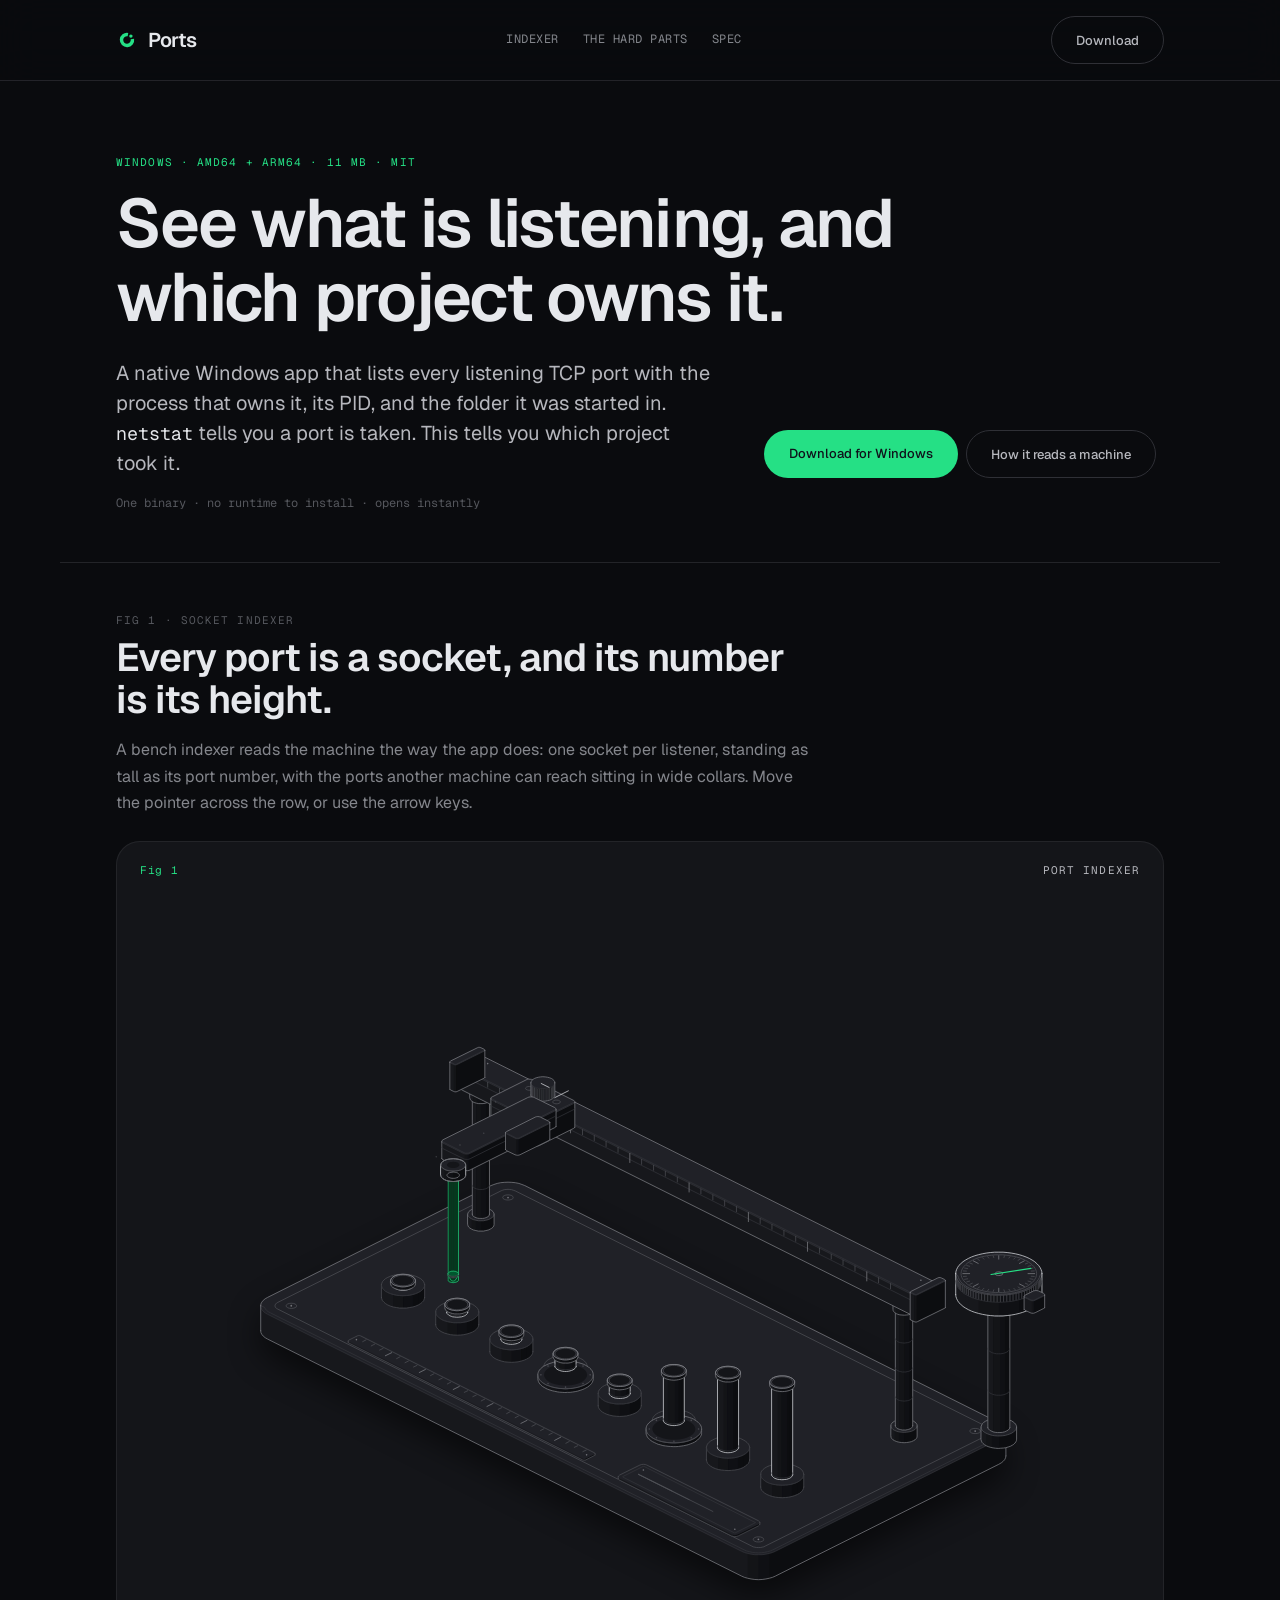
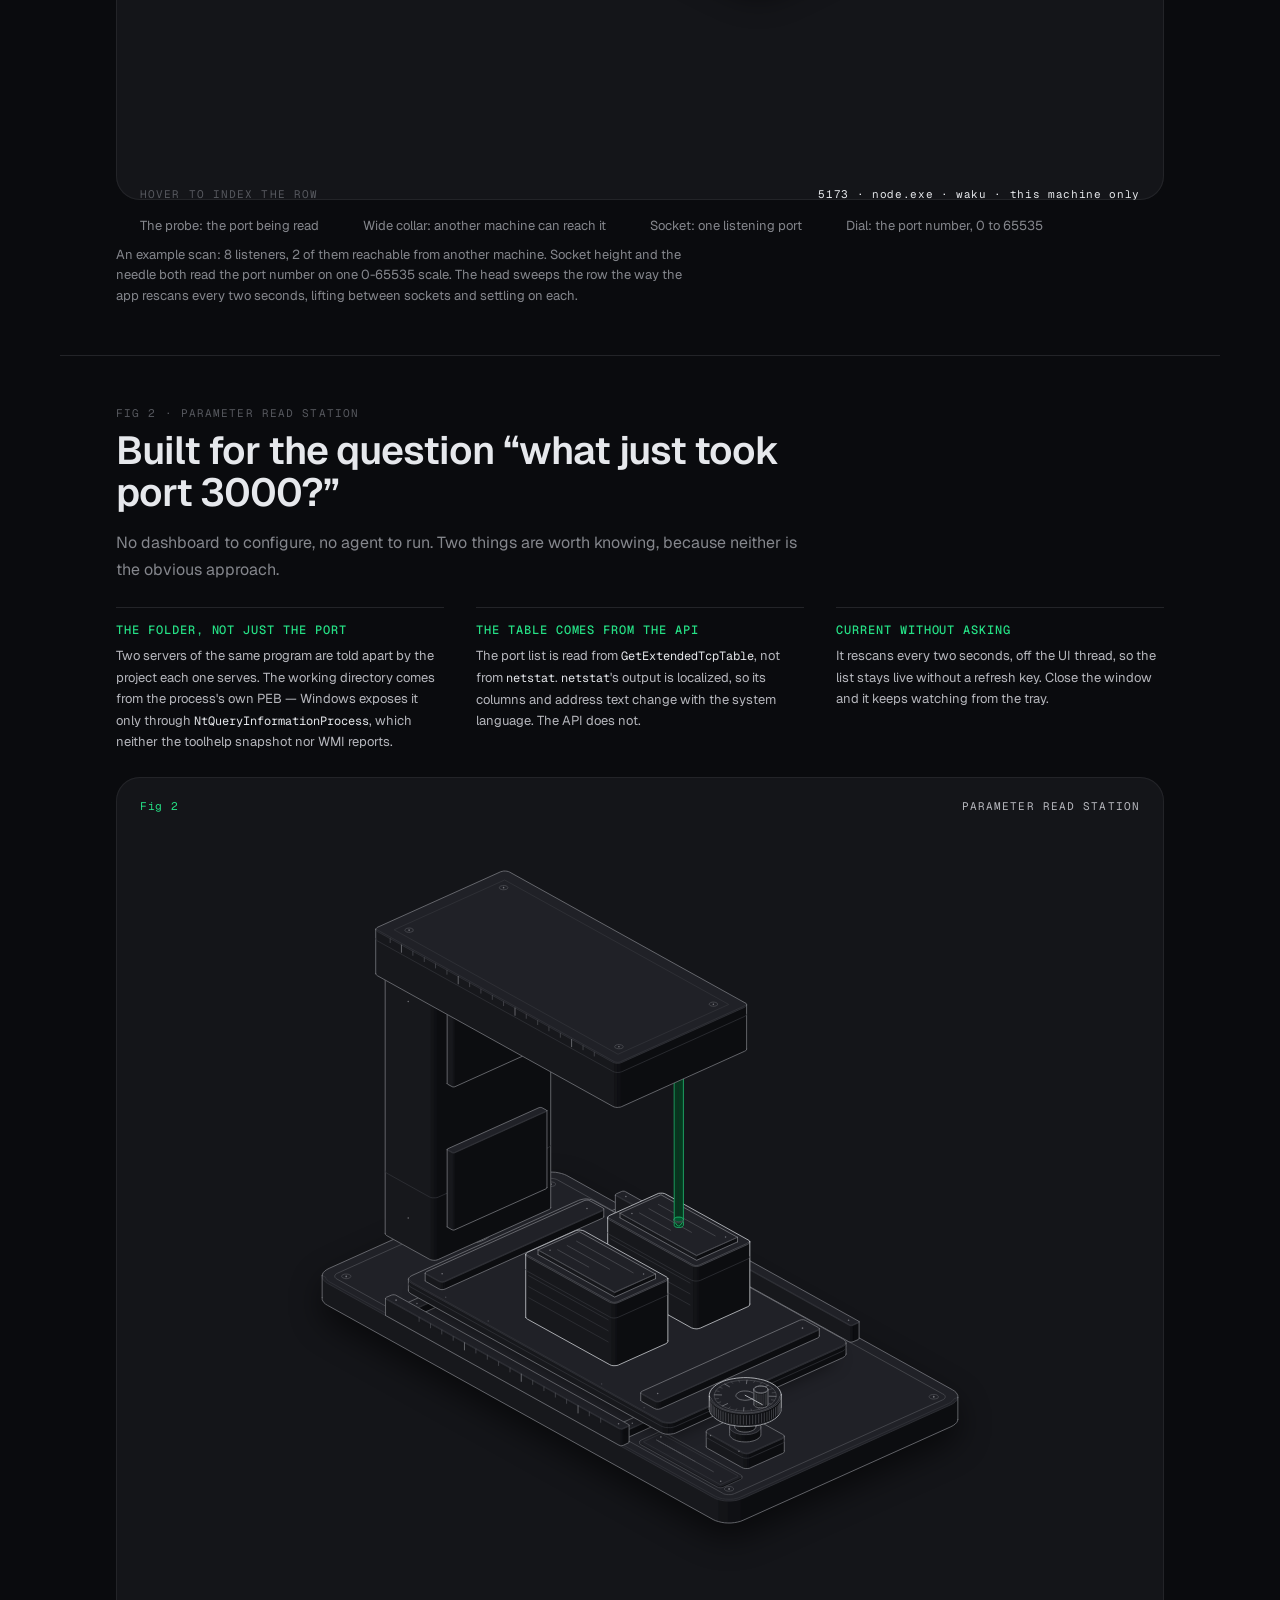
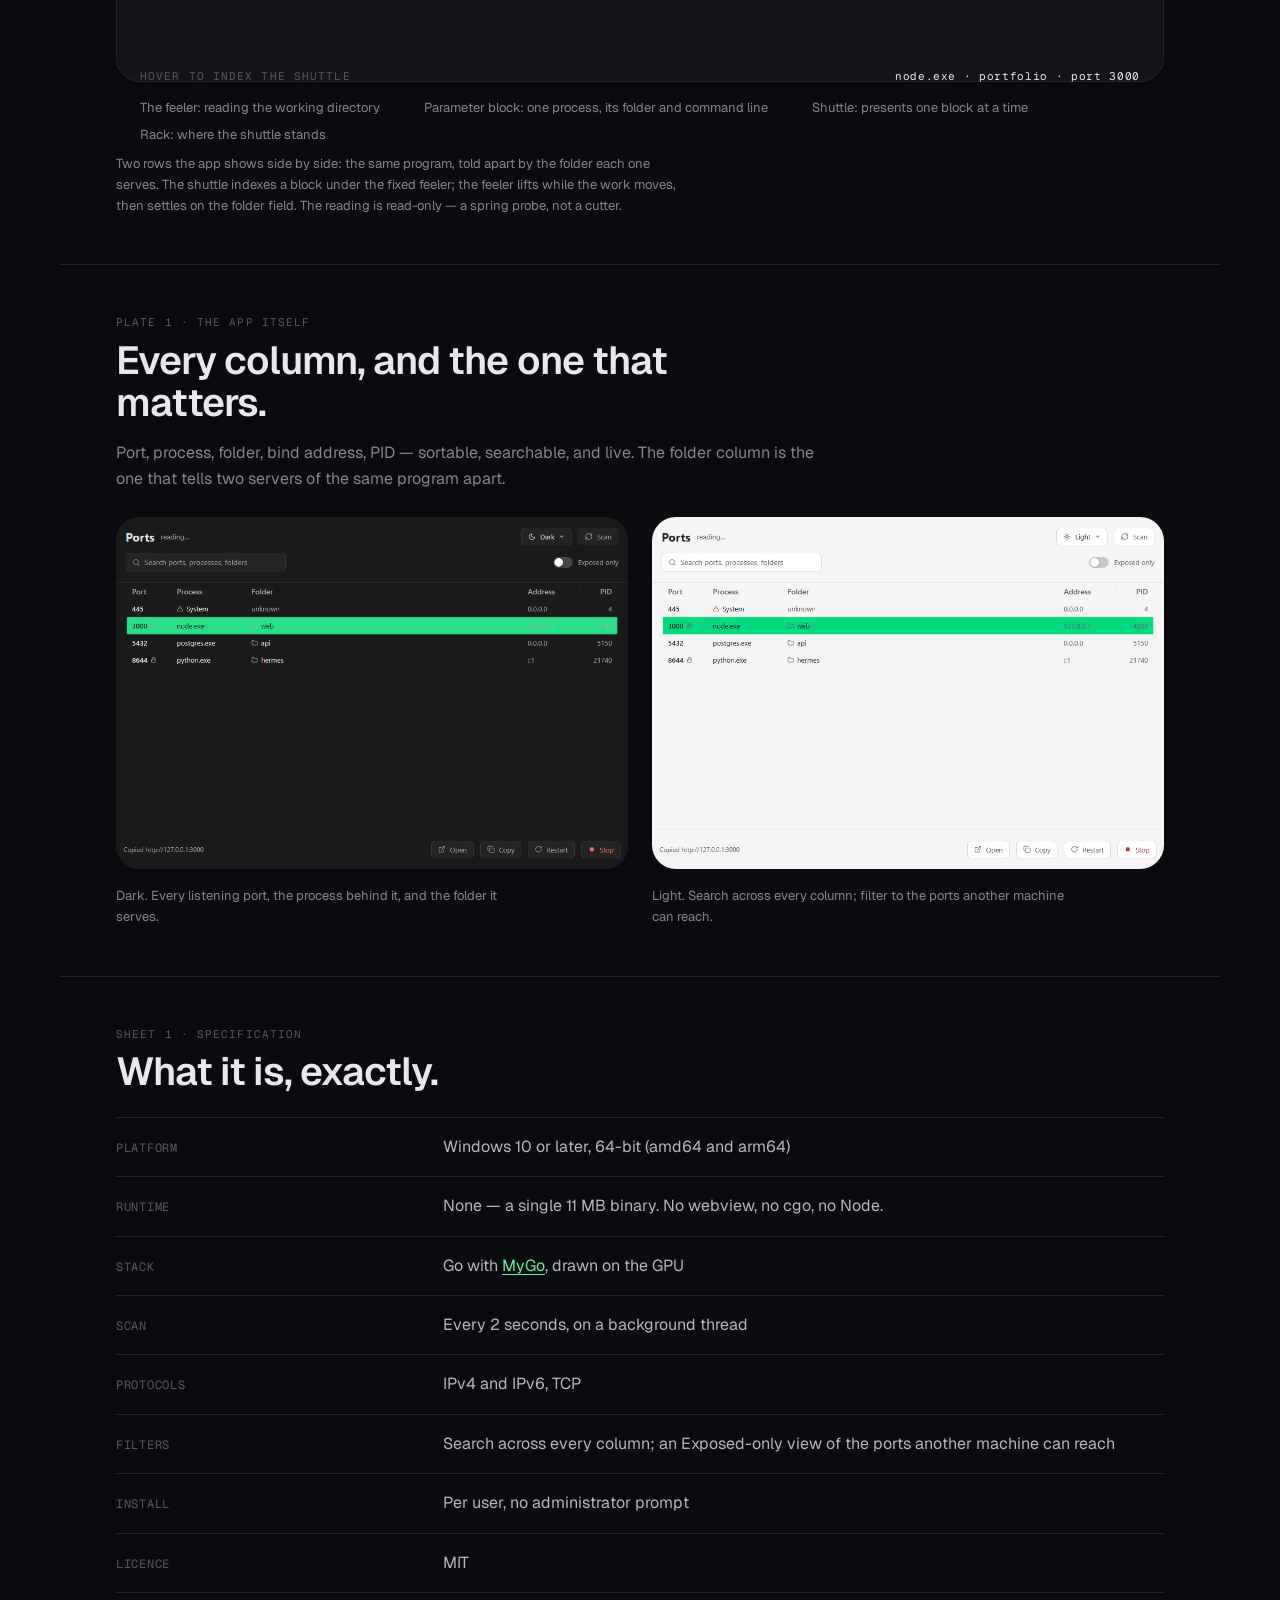
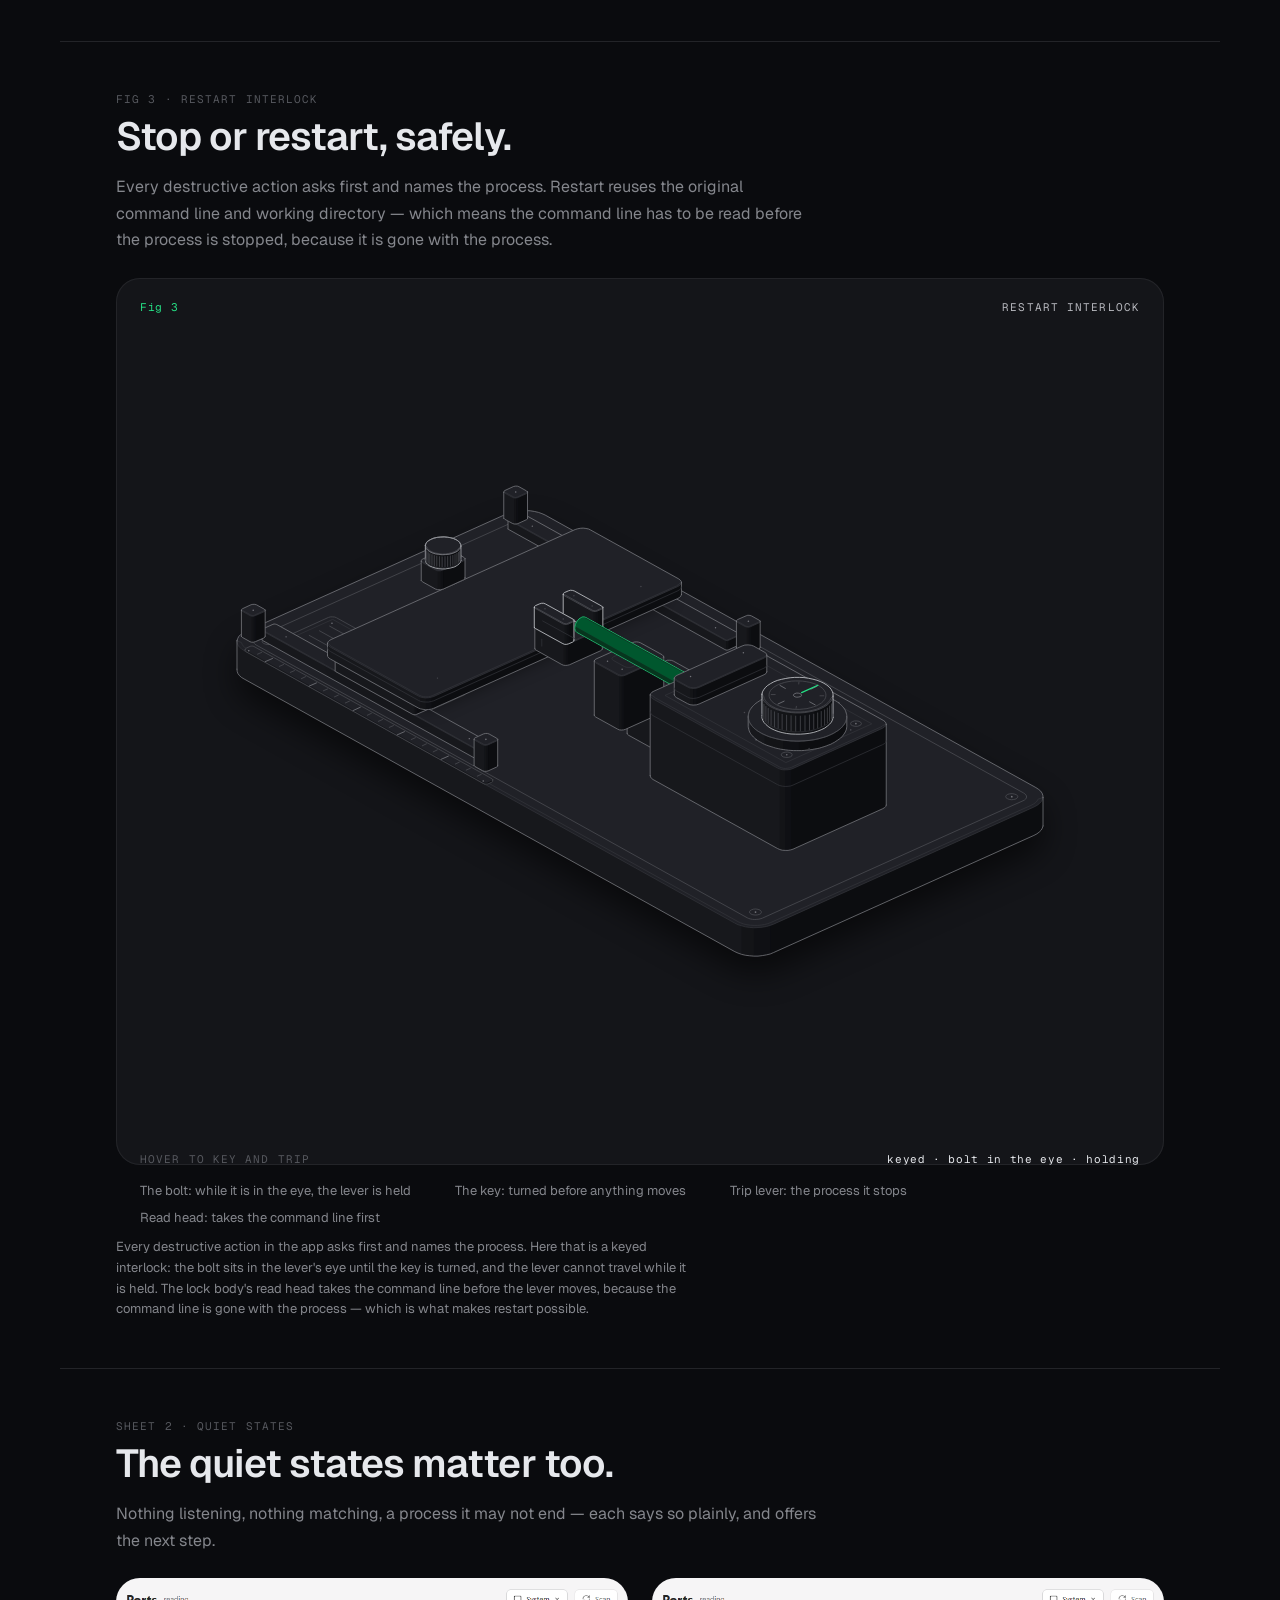
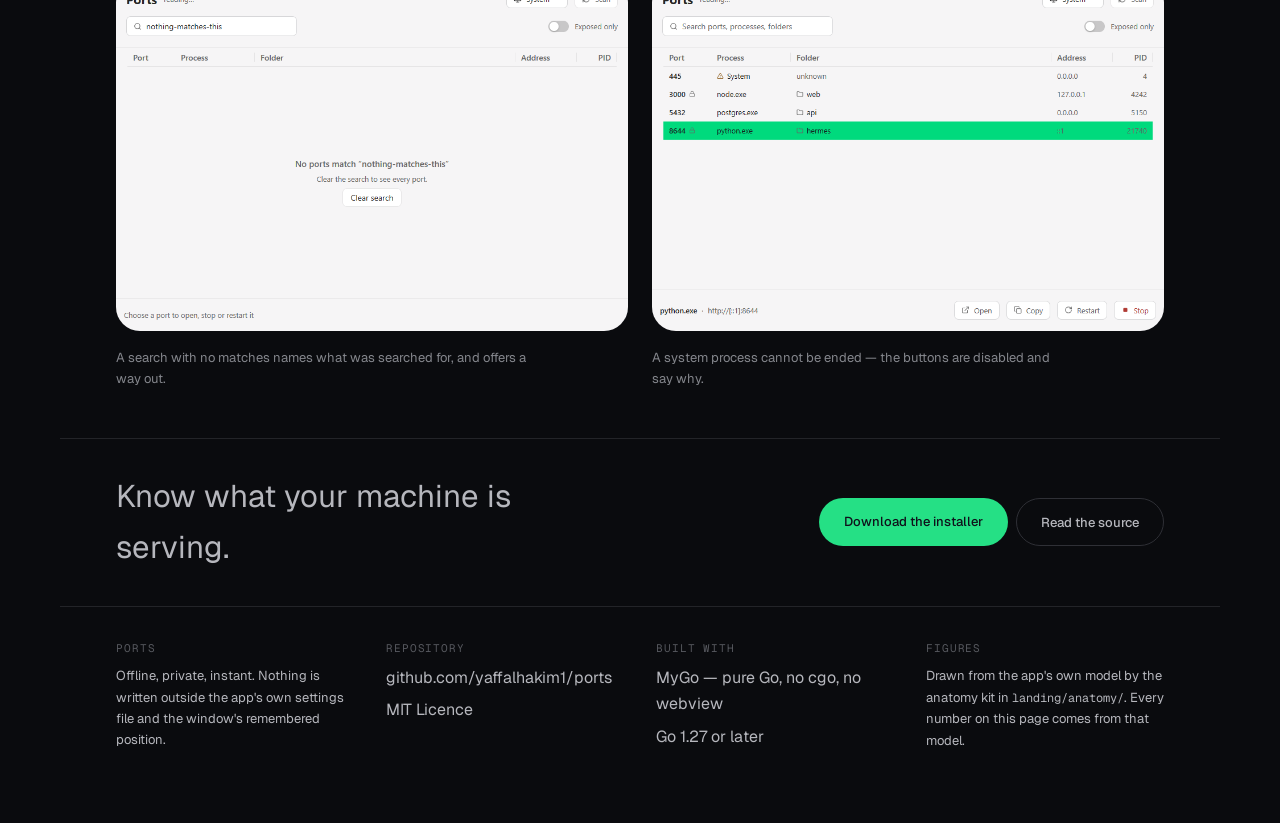
==== commit 88409971: "Redesign the landing page as a drawing sheet Replace the light, Apple-calm page with an industrial i" ====
--- a/landing/index.html
+++ b/landing/index.html
@@ -3,21 +3,27 @@
 <head>
 <meta charset="utf-8">
 <meta name="viewport" content="width=device-width, initial-scale=1, viewport-fit=cover">
+<meta name="color-scheme" content="dark">
 <title>Ports — see what is listening, and which project owns it</title>
 <meta name="description" content="A native Windows app that lists every listening TCP port with the process that owns it, its PID, and the folder it was started in.">
+<meta property="og:title" content="Ports — see what is listening, and which project owns it">
+<meta property="og:description" content="Every listening TCP port, the process behind it, and the folder it serves. One 11 MB binary, no runtime.">
+<meta property="og:type" content="website">
 <link rel="icon" type="image/png" href="favicon.png">
 <link rel="preconnect" href="https://fonts.googleapis.com">
 <link rel="preconnect" href="https://fonts.gstatic.com" crossorigin>
-<link href="https://fonts.googleapis.com/css2?family=Geist:wght@400;500;600;700&family=Geist+Mono:wght@400;500&display=swap" rel="stylesheet">
+<link href="https://fonts.googleapis.com/css2?family=Geist:wght@400;500;600&family=Geist+Mono:wght@400;500&display=swap" rel="stylesheet">
 <link rel="stylesheet" href="tokens.css">
 <link rel="stylesheet" href="anatomy/figure.css">
 <style>
-/* Hallmark · macrostructure: Workbench · hero knobs: ratio=7/5, divider=negative-space
- * theme: custom · vibe: "clean, white, precise, Apple-calm" · paper: oklch(99% 0.004 158) · accent: oklch(80% 0.180 158)
- * display: Geist · body: Geist · axes: light / geometric-sans / chromatic-other (green)
- * nav: N9 (translucent material) · footer: Ft5 · enrichment: the port indexer figure (landing/anatomy)
- * apple-design: translucent nav + scroll-edge fade, press-on-pointer-down feedback, optical sizing,
- *   reduced-motion / reduced-transparency / more-contrast fallbacks
+/* Ports · landing · Hallmark · route: custom (tuned) · macrostructure: Map / Diagram
+ * theme: "graphite instrument" · paper: oklch(15% 0.006 275) · accent: oklch(80% 0.190 155) = brand #26E085
+ * display: Geist · body: Geist · mono: Geist Mono · axes: dark / geometric-sans / chromatic-green
+ * nav: N9 (translucent material) · footer: Ft4 (dense colophon) · enrichment: three instrument plates
+ * Hallmark · pre-emit critique: P5 H4 E5 S4 R5 V5
+ * The page is organised around one drawing sheet: a nameplate, a hero plate, three
+ * figures, a spec sheet, the quiet states, and a nameplate colophon. Previous build
+ * stamped Workbench, so this one does not.
  */
 
 *, *::before, *::after { box-sizing: border-box; }
@@ -29,9 +35,9 @@
   margin: 0;
   font-family: var(--font-body);
   font-size: var(--text-base);
-  line-height: 1.6;
-  color: var(--color-ink);
-  background: var(--color-paper);
+  line-height: 1.65;
+  color: var(--color-ink-2);
+  background: var(--color-page);
   -webkit-font-smoothing: antialiased;
   text-rendering: optimizeLegibility;
 }
@@ -39,222 +45,252 @@
 h1, h2, h3 {
   font-family: var(--font-display);
   font-style: normal;
-  letter-spacing: -0.03em;
-  line-height: 1.05;
+  font-weight: 600;
+  letter-spacing: -0.025em;
+  line-height: 1.08;
   margin: 0;
+  color: var(--color-ink);
   overflow-wrap: anywhere;
   min-width: 0;
-  font-optical-sizing: auto;
 }
 p { margin: 0; }
 img { display: block; max-width: 100%; height: auto; }
 a { color: inherit; }
-
-.container {
+code { font-family: var(--font-mono); font-size: 0.92em; }
+
+.sheet {
   width: 100%;
-  max-width: 1180px;
+  max-width: 1160px;
   margin-inline: auto;
   padding-inline: var(--page-gutter);
 }
 
-/* ── Nav · N9 edge-aligned minimal, translucent material ─────── */
+/* ── Nameplate nav · N9 edge-aligned minimal, translucent ──────── */
 .nav {
   position: sticky;
   top: 0;
   z-index: var(--z-sticky-nav);
   background: var(--color-nav-bg);
-  backdrop-filter: blur(20px) saturate(180%);
-  -webkit-backdrop-filter: blur(20px) saturate(180%);
+  backdrop-filter: blur(20px) saturate(160%);
+  -webkit-backdrop-filter: blur(20px) saturate(160%);
   border-bottom: var(--rule-hair) solid var(--color-nav-edge);
 }
 .nav__inner {
   display: flex;
   align-items: center;
   justify-content: space-between;
-  gap: var(--space-md);
-  padding-block: var(--space-md);
-  max-width: 1180px;
+  gap: var(--space-sm);
+  padding-block: var(--space-sm);
+  max-width: 1160px;
   margin-inline: auto;
   padding-inline: var(--page-gutter);
-}
-.nav::after {
-  content: "";
-  position: absolute;
-  inset-inline: 0;
-  top: 100%;
-  height: var(--space-lg);
-  background: linear-gradient(var(--color-nav-fade), transparent);
-  pointer-events: none;
 }
 .wordmark {
   display: inline-flex;
   align-items: center;
-  gap: var(--space-xs);
+  gap: 10px;
   font-family: var(--font-display);
   font-size: var(--text-md);
   font-weight: 600;
   letter-spacing: -0.02em;
   line-height: 1;
   text-decoration: none;
-}
-.wordmark__mark { width: 1.15em; height: 1.15em; display: block; }
-
-/* ── Buttons ─────────────────────────────────────────────────── */
+  color: var(--color-ink);
+}
+.wordmark__mark { width: 1.1em; height: 1.1em; display: block; color: var(--color-accent); flex: none; }
+.nav__links { display: flex; align-items: center; gap: var(--space-md); }
+.nav__link {
+  font-family: var(--font-mono);
+  font-size: var(--text-xs);
+  letter-spacing: 0.04em;
+  text-transform: uppercase;
+  color: var(--color-muted);
+  text-decoration: none;
+  transition: color var(--dur-micro) ease;
+}
+.nav__link:hover { color: var(--color-ink); }
+
+/* ── Buttons ──────────────────────────────────────────────────── */
 .btn {
   display: inline-flex;
   align-items: center;
   justify-content: center;
-  gap: var(--space-xs);
-  min-height: 46px;
-  padding: 0 var(--space-lg);
+  gap: 10px;
+  min-height: 48px;
+  padding: 0 var(--space-md);
   border-radius: var(--radius-pill);
   border: var(--rule-hair) solid transparent;
   font-family: var(--font-body);
-  font-size: var(--text-base);
+  font-size: var(--text-sm);
   font-weight: 500;
   line-height: 1;
   white-space: nowrap;
   text-decoration: none;
   cursor: pointer;
-  transition: background-color var(--dur-short) var(--ease-out),
-              border-color var(--dur-short) var(--ease-out),
-              transform 100ms var(--ease-out);
-}
-.btn--primary { background: var(--color-ink); color: var(--color-paper); }
-.btn--primary:hover { background: var(--color-ink-hover); }
-.btn--ghost { background: transparent; border-color: var(--color-rule); color: var(--color-ink); }
-.btn--ghost:hover { border-color: var(--color-ink); }
-.btn--accent { background: var(--color-accent); color: var(--color-accent-ink); }
-.btn:hover { transform: translateY(-1.5px); }
-.btn:active { transform: scale(0.97); }
+  transition: background-color var(--dur-micro) ease,
+              border-color var(--dur-micro) ease,
+              color var(--dur-micro) ease,
+              transform var(--dur-micro) var(--ease-out);
+}
+.btn--primary { background: var(--color-accent); color: var(--color-accent-ink); }
+.btn--ghost { background: transparent; border-color: var(--color-rule); color: var(--color-ink-2); }
+.btn--ghost:hover { border-color: var(--color-neutral); color: var(--color-ink); }
+.btn:active { transform: scale(0.98); }
 .btn:focus-visible { outline: 2px solid var(--color-focus); outline-offset: 3px; }
-.btn[aria-disabled="true"], .btn:disabled { opacity: 0.55; cursor: not-allowed; pointer-events: none; }
-
-/* ── Hero ────────────────────────────────────────────────────── */
-.hero { padding-block-start: var(--space-2xl); padding-block-end: var(--space-2xl); }
+@media (hover: hover) and (pointer: fine) {
+  .btn--primary:hover { background: var(--color-accent-strong); }
+}
+
+/* ── Hero plate ───────────────────────────────────────────────── */
+.hero { padding-block: var(--space-2xl) var(--space-xl); }
+.hero__crop {
+  font-family: var(--font-mono);
+  font-size: var(--text-2xs);
+  letter-spacing: 0.1em;
+  text-transform: uppercase;
+  color: var(--color-accent);
+  margin-block-end: var(--space-sm);
+}
+.hero__title { font-size: var(--text-display); max-width: 20ch; }
 .hero__grid {
   display: grid;
-  grid-template-columns: minmax(0, 1.35fr) minmax(0, 1fr);
-  gap: var(--space-xl) var(--space-2xl);
+  grid-template-columns: minmax(0, 1.5fr) minmax(0, 1fr);
+  gap: var(--space-lg) var(--space-xl);
   align-items: end;
-}
-.hero__title { font-size: var(--text-display); font-weight: 600; grid-column: 1 / -1; max-width: 18ch; }
-.hero__lede { font-size: var(--text-md); color: var(--color-ink-2); max-width: 46ch; }
-.code-inline { font-family: var(--font-outlier); font-size: 0.9em; color: var(--color-ink-2); }
-.link-accent { color: var(--color-accent-strong); }
-a:focus-visible { outline: 2px solid var(--color-focus); outline-offset: 2px; border-radius: var(--radius); }
-.hero__actions { display: flex; flex-wrap: wrap; gap: var(--space-sm); align-self: end; justify-content: flex-end; }
-.hero__note { grid-column: 1 / -1; margin-block-start: var(--space-sm); font-size: var(--text-sm); color: var(--color-muted); }
-
-/* ── Figures — real captures, no re-drawn chrome ─────────────── */
-.shot { padding-block: var(--space-xl) var(--space-2xl); }
-.shot__frame {
+  margin-block-start: var(--space-md);
+}
+.hero__lede { font-size: var(--text-md); color: var(--color-ink-2); max-width: 46ch; line-height: 1.5; }
+.hero__lede code { color: var(--color-ink); }
+.hero__actions { display: flex; flex-wrap: wrap; gap: var(--space-xs); align-self: end; }
+.hero__note {
+  grid-column: 1 / -1;
+  margin-block-start: var(--space-sm);
+  font-family: var(--font-mono);
+  font-size: var(--text-xs);
+  color: var(--color-dim);
+}
+
+/* ── The drawing sheet: a hairline rule and a mono crop label ─── */
+.band { padding-block: var(--space-xl); border-top: var(--rule-hair) solid var(--color-rule-2); }
+.band--first { border-top: 0; padding-block-start: var(--space-md); }
+.band__head { margin-block-end: var(--space-md); max-width: var(--measure); }
+.band__crop {
+  display: block;
+  font-family: var(--font-mono);
+  font-size: var(--text-2xs);
+  letter-spacing: 0.1em;
+  text-transform: uppercase;
+  color: var(--color-dim);
+  margin-block-end: var(--space-xs);
+}
+.band__title { font-size: var(--text-2xl); }
+.band__sub { margin-block-start: var(--space-sm); font-size: var(--text-base); color: var(--color-muted); }
+
+/* ── The two hard parts: a spec list beside Fig 2 ─────────────── */
+.facts {
+  display: grid;
+  grid-template-columns: repeat(auto-fit, minmax(min(100%, 260px), 1fr));
+  gap: var(--space-md) var(--space-lg);
+  margin: 0 0 var(--space-md);
+  padding: 0;
+  list-style: none;
+}
+.fact { border-top: var(--rule-hair) solid var(--color-rule-2); padding-block-start: var(--space-sm); }
+.fact__title {
+  font-family: var(--font-mono);
+  font-size: var(--text-xs);
+  font-weight: 500;
+  letter-spacing: 0.08em;
+  text-transform: uppercase;
+  color: var(--color-accent);
+  margin-block-end: var(--space-xs);
+}
+.fact__body { font-size: var(--text-sm); color: var(--color-ink-2); }
+.fact__body code { color: var(--color-ink); }
+
+/* ── Spec sheet · tabular, hairline rows ──────────────────────── */
+.spec { display: grid; gap: 0; }
+.spec__row {
+  display: grid;
+  grid-template-columns: minmax(0, 0.42fr) minmax(0, 1fr);
+  gap: var(--space-xs) var(--space-md);
+  padding-block: var(--space-sm);
+  border-top: var(--rule-hair) solid var(--color-rule-2);
+  align-items: baseline;
+}
+.spec__row:last-child { border-bottom: var(--rule-hair) solid var(--color-rule-2); }
+.spec__key {
+  font-family: var(--font-mono);
+  font-size: var(--text-xs);
+  letter-spacing: 0.06em;
+  text-transform: uppercase;
+  color: var(--color-dim);
+}
+.spec__val { font-size: var(--text-base); color: var(--color-ink-2); }
+.spec__val a { color: var(--color-accent-strong); text-underline-offset: 3px; }
+
+/* ── Quiet states: two real captures, side by side ────────────── */
+.states {
+  display: grid;
+  grid-template-columns: repeat(auto-fit, minmax(min(100%, 320px), 1fr));
+  gap: var(--space-md);
+}
+.states figure { margin: 0; }
+.shot {
   margin: 0;
-  border: var(--rule-hair) solid var(--color-rule);
-  border-radius: var(--radius-lg);
+  border-radius: var(--radius);
   overflow: hidden;
   background: var(--color-surface);
-  box-shadow: var(--shadow-whisper);
-}
-.shot__frame img { width: 100%; }
-.shot__cap { margin-block-start: var(--space-sm); font-size: var(--text-sm); color: var(--color-muted); max-width: var(--measure); }
-
-/* ── Section head · S2 hanging ───────────────────────────────── */
-.head { padding-block-start: var(--space-3xl); padding-block-end: var(--space-xl); }
-.head__title { font-size: var(--text-2xl); font-weight: 600; max-width: 22ch; }
-.head__sub { margin-block-start: var(--space-sm); font-size: var(--text-md); color: var(--color-ink-2); max-width: var(--measure); }
-
-/* ── Spec sheet · F3 tabular ─────────────────────────────────── */
-.spec { padding-block-end: var(--space-2xl); }
-.spec__row {
-  display: grid;
-  grid-template-columns: minmax(0, 0.5fr) minmax(0, 1fr);
-  gap: var(--space-md) var(--space-xl);
-  padding-block: var(--space-md);
-  border-top: var(--rule-hair) solid var(--color-rule);
-  align-items: baseline;
-}
-.spec__row:last-child { border-bottom: var(--rule-hair) solid var(--color-rule); }
-.spec__key { font-size: var(--text-sm); color: var(--color-muted); letter-spacing: 0.01em; }
-.spec__val { font-size: var(--text-base); color: var(--color-ink); }
-
-/* ── Feature list — asymmetric typographic grid, no icon tiles ── */
-.features {
-  padding-block: var(--space-2xl) var(--space-3xl);
-  display: grid;
-  grid-template-columns: minmax(0, 1.15fr) minmax(0, 1fr);
-  gap: var(--space-2xl) var(--space-2xl);
-}
-.feature:nth-child(odd) { padding-block-start: var(--space-lg); }
-.feature__title { font-size: var(--text-md); font-weight: 600; letter-spacing: -0.02em; }
-.feature__body { margin-block-start: var(--space-xs); color: var(--color-ink-2); font-size: var(--text-base); max-width: 46ch; }
-
-/* ── States — two captures ───────────────────────────────────── */
-.states {
-  display: grid;
-  grid-template-columns: repeat(auto-fit, minmax(min(100%, 300px), 1fr));
-  gap: var(--space-xl);
-  padding-block-end: var(--space-3xl);
-}
-.states figure { margin: 0; }
-
-/* ── CTA strip ───────────────────────────────────────────────── */
+  box-shadow: inset 0 0 0 1px var(--color-rule-2);
+}
+.shot img { width: 100%; }
+.shot__cap {
+  margin-block-start: var(--space-sm);
+  font-size: var(--text-sm);
+  color: var(--color-muted);
+  max-width: 46ch;
+}
+
+/* ── CTA ──────────────────────────────────────────────────────── */
 .cta {
-  padding-block: var(--space-3xl);
-  border-top: var(--rule-hair) solid var(--color-rule);
   display: flex;
   flex-wrap: wrap;
   align-items: center;
   justify-content: space-between;
-  gap: var(--space-lg);
-}
-.cta__line {
-  font-family: var(--font-display);
-  font-size: var(--text-xl);
-  font-weight: 600;
-  letter-spacing: -0.025em;
-  line-height: 1.1;
-  max-width: 20ch;
-  overflow-wrap: anywhere;
-  min-width: 0;
-}
-
-/* ── Footer · Ft5 statement ──────────────────────────────────── */
-.foot { padding-block: var(--space-2xl) var(--space-xl); display: grid; gap: var(--space-lg); }
-.foot__line {
-  font-family: var(--font-display);
-  font-size: clamp(1.75rem, 5vw, 3rem);
-  font-weight: 600;
-  letter-spacing: -0.03em;
-  line-height: 1.02;
-  max-width: 24ch;
-  margin: 0;
-  overflow-wrap: anywhere;
-  min-width: 0;
-}
-.foot__meta {
-  display: flex;
-  flex-wrap: wrap;
-  justify-content: space-between;
-  align-items: baseline;
   gap: var(--space-md);
-  padding-block-start: var(--space-sm);
-  border-top: var(--rule-hair) solid var(--color-rule);
-  font-size: var(--text-sm);
-  color: var(--color-muted);
-}
-.foot__links { display: flex; gap: var(--space-md); }
-.foot__links a { text-decoration: none; white-space: nowrap; }
+  padding-block: var(--space-lg);
+  border-top: var(--rule-hair) solid var(--color-rule-2);
+}
+.cta__line { font-size: var(--text-xl); max-width: 24ch; }
+.cta__actions { display: flex; flex-wrap: wrap; gap: var(--space-xs); }
+
+/* ── Colophon · Ft4 dense typographic ─────────────────────────── */
+.foot { padding-block: var(--space-lg) var(--space-2xl); border-top: var(--rule-hair) solid var(--color-rule-2); }
+.foot__grid {
+  display: grid;
+  grid-template-columns: repeat(auto-fit, minmax(min(100%, 200px), 1fr));
+  gap: var(--space-md) var(--space-lg);
+}
+.foot__key {
+  font-family: var(--font-mono);
+  font-size: var(--text-2xs);
+  letter-spacing: 0.08em;
+  text-transform: uppercase;
+  color: var(--color-dim);
+  margin-block-end: var(--space-xs);
+}
+.foot__val { font-size: var(--text-sm); color: var(--color-ink-2); }
+.foot__links { display: grid; gap: 6px; }
+.foot__links a { text-decoration: none; }
 .foot__links a:hover { color: var(--color-accent-strong); }
-.foot__brand { font-size: var(--text-base); }
-
-/* ── Reveal — one orchestrated entrance, opt-in on motion ─────── */
+
+/* ── Entrance — one orchestrated reveal, opt-in on motion ─────── */
 @media (prefers-reduced-motion: no-preference) {
   .reveal {
     opacity: 0;
-    transform: translateY(10px);
+    transform: translateY(8px);
     animation: reveal var(--dur-long) var(--ease-out) forwards;
-    animation-delay: calc(var(--i, 0) * 70ms);
+    animation-delay: calc(var(--i, 0) * 60ms);
   }
   @keyframes reveal { to { opacity: 1; transform: none; } }
 }
@@ -262,35 +298,36 @@
 @media (prefers-reduced-motion: reduce) {
   html { scroll-behavior: auto; }
   *, *::before, *::after {
-    animation-duration: 150ms !important;
+    animation-duration: 1ms !important;
     animation-iteration-count: 1 !important;
-    transition-duration: 150ms !important;
+    transition-duration: 1ms !important;
   }
-  .btn:hover, .btn:active { transform: none; }
+  .btn:active { transform: none; }
+  .reveal { opacity: 1; transform: none; }
 }
 
 @media (prefers-reduced-transparency: reduce) {
-  .nav { background: var(--color-paper); backdrop-filter: none; -webkit-backdrop-filter: none; }
-  .nav::after { background: none; }
+  .nav { background: var(--color-page); backdrop-filter: none; -webkit-backdrop-filter: none; }
 }
 
 @media (prefers-contrast: more) {
-  .nav { background: var(--color-paper); backdrop-filter: none; -webkit-backdrop-filter: none; border-bottom-color: var(--color-ink); }
-  .btn--ghost { border-color: var(--color-ink); }
-  .shot__frame { border-color: var(--color-ink); }
-}
-
-/* ── Mobile ──────────────────────────────────────────────────── */
-@media (max-width: 56rem) {
+  .nav { background: var(--color-page); backdrop-filter: none; -webkit-backdrop-filter: none; border-bottom-color: var(--color-neutral); }
+  .btn--ghost { border-color: var(--color-neutral); }
+  .shot { box-shadow: inset 0 0 0 1px var(--color-neutral); }
+}
+
+/* ── Narrow: the sheet folds to one column ────────────────────── */
+@media (max-width: 62rem) {
   .hero__grid { grid-template-columns: minmax(0, 1fr); }
-  .hero__actions { justify-content: flex-start; }
-  .features { grid-template-columns: minmax(0, 1fr); }
-  .feature:nth-child(odd) { padding-block-start: 0; }
-  .spec__row { grid-template-columns: minmax(0, 1fr); gap: var(--space-3xs); }
 }
 @media (max-width: 40rem) {
-  .hero__title { font-size: clamp(2.1rem, 9vw, 3rem); }
+  .nav__links { display: none; }
+  .hero__title { font-size: clamp(2rem, 9vw, 3rem); }
+  .band__title { font-size: var(--text-xl); }
+  .spec__row { grid-template-columns: minmax(0, 1fr); gap: 2px; }
   .cta { flex-direction: column; align-items: flex-start; }
+  .hero__actions, .cta__actions { width: 100%; }
+  .btn { flex: 1 1 auto; }
 }
 </style>
 </head>
@@ -298,117 +335,136 @@
 
 <header class="nav">
   <div class="nav__inner">
-    <a class="wordmark" href="#top"><img class="wordmark__mark" src="assets/mark.svg" width="22" height="22" alt="">Ports</a>
+    <a class="wordmark" href="#top">
+      <svg class="wordmark__mark" viewBox="0 0 256 256" aria-hidden="true"><path fill="currentColor" fill-rule="evenodd" d="M210.72 113.41A84 84 0 1 1 142.59 45.28l-6.95 39.39a44 44 0 1 0 35.69 35.69z"/><circle fill="currentColor" cx="173.25" cy="82.75" r="20"/></svg>
+      Ports
+    </a>
+    <nav class="nav__links" aria-label="Sections">
+      <a class="nav__link" href="#index">Indexer</a>
+      <a class="nav__link" href="#hard-parts">The hard parts</a>
+      <a class="nav__link" href="#spec">Spec</a>
+    </nav>
     <a class="btn btn--ghost" href="#get">Download</a>
   </div>
 </header>
 
 <main id="top">
 
-  <section class="hero container" aria-labelledby="hero-title">
+  <section class="sheet hero" aria-labelledby="hero-title">
+    <p class="hero__crop reveal" style="--i:0">Windows · amd64 + arm64 · 11 MB · MIT</p>
+    <h1 class="hero__title reveal" id="hero-title" style="--i:1">See what is listening, and which project owns it.</h1>
     <div class="hero__grid">
-      <h1 class="hero__title reveal" id="hero-title" style="--i:0">See what is listening, and which project owns it.</h1>
-      <p class="hero__lede reveal" style="--i:1">
+      <p class="hero__lede reveal" style="--i:2">
         A native Windows app that lists every listening TCP port with the process that owns it,
-        its PID, and the folder it was started in. <code class="code-inline">netstat</code>
-        tells you a port is taken. This tells you which project took it.
+        its PID, and the folder it was started in. <code>netstat</code> tells you a port is taken.
+        This tells you which project took it.
       </p>
-      <div class="hero__actions reveal" style="--i:2">
-        <a class="btn btn--primary" href="#get">Download for Windows</a>
-        <a class="btn btn--ghost" href="#what">What it does</a>
+      <div class="hero__actions reveal" style="--i:3">
+        <a class="btn btn--primary" href="https://github.com/yaffalhakim1/ports/releases/latest">Download for Windows</a>
+        <a class="btn btn--ghost" href="#index">How it reads a machine</a>
       </div>
-      <p class="hero__note reveal" style="--i:3">One 11&nbsp;MB binary · no runtime to install · opens instantly</p>
+    </div>
+    <p class="hero__note reveal" style="--i:4">One binary · no runtime to install · opens instantly</p>
+  </section>
+
+  <section class="sheet band" id="index" aria-labelledby="index-title">
+    <div class="band__head">
+      <span class="band__crop reveal" style="--i:0">Fig 1 · socket indexer</span>
+      <h2 class="band__title reveal" id="index-title" style="--i:1">Every port is a socket, and its number is its height.</h2>
+      <p class="band__sub reveal" style="--i:2">A bench indexer reads the machine the way the app does: one socket per listener, standing as tall as its port number, with the ports another machine can reach sitting in wide collars. Move the pointer across the row, or use the arrow keys.</p>
+    </div>
+    <div class="reveal" style="--i:3"><figure class="iso-figure"><div class="iso-plate"><div class="iso-plate-corners" aria-hidden="true"><span class="iso-plate-corner" data-corner="fig">Fig 1</span><span class="iso-plate-corner" data-corner="title">Port indexer</span><span class="iso-plate-corner" data-corner="hint">Hover to index the row</span><span class="iso-plate-corner" data-corner="readout" data-readout>3000 · node.exe · portfolio · this machine only</span></div><div class="iso iso-stage" data-wide data-figure="indexer" tabindex="0" role="group" aria-label="Port indexer. Move the pointer across the row to read each listening port, or use the arrow keys."><svg xmlns="http://www.w3.org/2000/svg" class="iso-svg" viewBox="0 0 560 470" role="img" aria-label="A bench indexer for the listening ports on a Windows machine. Eight sockets stand in a row, one per port: each post is as tall as its port number on a 0 to 65535 scale, and the 2 ports another machine can reach sit in wide collars. A head on a gantry sweeps the row, lifting between sockets and settling a spring probe on each, while a dial reads the port number it has found."><path class="iso-halo" d="M67.6 234.7L67.8 233.4L68.6 232.2L69.8 231L71.5 230L196.6 167.4L198.6 166.6L200.9 166L203.5 165.6L206.1 165.5L208.7 165.6L211.2 166L213.5 166.6L215.5 167.4L480.9 300.1L482.6 301.2L483.8 302.3L484.6 303.6L484.9 304.9L484.9 318.8L484.6 320.1L483.8 321.4L482.6 322.5L480.9 323.5L355.8 386.1L353.8 386.9L351.5 387.6L349 387.9L346.3 388.1L343.7 387.9L341.2 387.6L338.9 386.9L336.9 386.1L71.5 253.4L69.8 252.4L68.6 251.2L67.8 250L67.6 248.7Z"/><g class="iso-solid"><path class="iso-fill" d="M196.7 198.9L197.2 197.9L198.1 196.9L199.4 196.1L201.1 195.4L203 195L205 194.8L207.1 194.8L209.2 195L211.1 195.4L212.7 196.1L214 196.9L214.9 197.9L215.4 198.9L215.4 199.9L215.4 201.8L214.9 202.8L214 203.8L212.7 204.6L211.1 205.3L209.2 205.7L207.1 205.9L205 205.9L203 205.7L201.1 205.3L199.4 204.6L198.1 203.8L197.2 202.8L196.7 201.8Z"/><path class="iso-shade" data-shade="0" d="M212.7 204.6L211.1 205.3L211.1 203.4L212.7 202.7ZM215.4 201.8L214.9 202.8L214.9 201L215.4 199.9ZM214.9 202.8L214 203.8L214 201.9L214.9 201ZM214 203.8L212.7 204.6L212.7 202.7L214 201.9Z"/><path class="iso-shade" data-shade="1" d="M211.1 205.3L209.2 205.7L209.2 203.8L211.1 203.4ZM209.2 205.7L207.1 205.9L207.1 204.1L209.2 203.8ZM207.1 205.9L205 205.9L205 204.1L207.1 204.1Z"/><path class="iso-shade" data-shade="2" d="M205 205.9L203 205.7L203 203.8L205 204.1ZM203 205.7L201.1 205.3L201.1 203.4L203 203.8Z"/><path class="iso-shade" data-shade="3" d="M201.1 205.3L199.4 204.6L199.4 202.7L201.1 203.4ZM199.4 204.6L198.1 203.8L198.1 201.9L199.4 202.7ZM198.1 203.8L197.2 202.8L197.2 201L198.1 201.9ZM197.2 202.8L196.7 201.8L196.7 199.9L197.2 201Z"/><path class="iso-top" d="M212.7 202.7L211.1 203.4L209.2 203.8L207.1 204.1L205 204.1L203 203.8L201.1 203.4L199.4 202.7L198.1 201.9L197.2 201L196.7 199.9L196.7 198.9L197.2 197.9L198.1 196.9L199.4 196.1L201.1 195.4L203 195L205 194.8L207.1 194.8L209.2 195L211.1 195.4L212.7 196.1L214 196.9L214.9 197.9L215.4 198.9L215.4 199.9L214.9 201L214 201.9Z"/><path class="iso-line iso-crease" data-tone="faint" d="M215.4 199.9L214.9 201L214 201.9L212.7 202.7L211.1 203.4L209.2 203.8L207.1 204.1L205 204.1L203 203.8L201.1 203.4L199.4 202.7L198.1 201.9L197.2 201L196.7 199.9"/><path class="iso-line iso-edge" data-tone="lo" d="M196.7 199.9L196.7 198.9L197.2 197.9L198.1 196.9L199.4 196.1L201.1 195.4L203 195L205 194.8L207.1 194.8L209.2 195L211.1 195.4L212.7 196.1L214 196.9L214.9 197.9L215.4 198.9L215.4 199.9M215.4 201.8L214.9 202.8L214 203.8L212.7 204.6L211.1 205.3L209.2 205.7L207.1 205.9L205 205.9L203 205.7L201.1 205.3L199.4 204.6L198.1 203.8L197.2 202.8L196.7 201.8M196.7 199.9L196.7 201.8M215.4 199.9L215.4 201.8"/></g><g class="iso-solid"><path class="iso-fill" d="M198.9 195.1L199.2 194.3L199.9 193.5L201 192.9L202.2 192.4L203.7 192.1L205.3 191.9L206.9 191.9L208.5 192.1L209.9 192.4L211.2 192.9L212.2 193.5L212.9 194.3L213.3 195.1L213.3 199.8L212.9 200.6L212.2 201.3L211.2 202L209.9 202.5L208.5 202.8L206.9 203L205.3 203L203.7 202.8L202.2 202.5L201 202L199.9 201.3L199.2 200.6L198.9 199.8Z"/><path class="iso-shade" data-shade="0" d="M211.2 202L209.9 202.5L209.9 198.5L211.2 198ZM213.3 199.8L212.9 200.6L212.9 196.7L213.3 195.9ZM212.9 200.6L212.2 201.3L212.2 197.4L212.9 196.7ZM212.2 201.3L211.2 202L211.2 198L212.2 197.4Z"/><path class="iso-shade" data-shade="1" d="M209.9 202.5L208.5 202.8L208.5 198.9L209.9 198.5ZM208.5 202.8L206.9 203L206.9 199.1L208.5 198.9Z"/><path class="iso-shade" data-shade="2" d="M206.9 203L205.3 203L205.3 199.1L206.9 199.1ZM205.3 203L203.7 202.8L203.7 198.9L205.3 199.1ZM203.7 202.8L202.2 202.5L202.2 198.5L203.7 198.9Z"/><path class="iso-shade" data-shade="3" d="M202.2 202.5L201 202L201 198L202.2 198.5ZM201 202L199.9 201.3L199.9 197.4L201 198ZM199.9 201.3L199.2 200.6L199.2 196.7L199.9 197.4ZM199.2 200.6L198.9 199.8L198.9 195.9L199.2 196.7Z"/><path class="iso-top" d="M211.2 198L209.9 198.5L208.5 198.9L206.9 199.1L205.3 199.1L203.7 198.9L202.2 198.5L201 198L199.9 197.4L199.2 196.7L198.9 195.9L198.9 195.1L199.2 194.3L199.9 193.5L201 192.9L202.2 192.4L203.7 192.1L205.3 191.9L206.9 191.9L208.5 192.1L209.9 192.4L211.2 192.9L212.2 193.5L212.9 194.3L213.3 195.1L213.3 195.9L212.9 196.7L212.2 197.4Z"/><path class="iso-line iso-crease" data-tone="faint" d="M213.3 195.9L212.9 196.7L212.2 197.4L211.2 198L209.9 198.5L208.5 198.9L206.9 199.1L205.3 199.1L203.7 198.9L202.2 198.5L201 198L199.9 197.4L199.2 196.7L198.9 195.9"/><path class="iso-line iso-edge" data-tone="mid" d="M198.9 195.9L198.9 195.1L199.2 194.3L199.9 193.5L201 192.9L202.2 192.4L203.7 192.1L205.3 191.9L206.9 191.9L208.5 192.1L209.9 192.4L211.2 192.9L212.2 193.5L212.9 194.3L213.3 195.1L213.3 195.9M213.3 199.8L212.9 200.6L212.2 201.3L211.2 202L209.9 202.5L208.5 202.8L206.9 203L205.3 203L203.7 202.8L202.2 202.5L201 202L199.9 201.3L199.2 200.6L198.9 199.8M198.9 195.9L198.9 199.8M213.3 195.9L213.3 199.8"/></g><g class="iso-solid"><path class="iso-fill" d="M102 246.3L102.4 245.3L103.3 244.3L104.7 243.5L106.3 242.8L108.2 242.4L110.2 242.2L112.3 242.2L114.4 242.4L116.3 242.8L117.9 243.5L119.2 244.3L120.1 245.3L120.6 246.3L120.6 249.2L120.1 250.2L119.2 251.2L117.9 252L116.3 252.6L114.4 253.1L112.3 253.3L110.2 253.3L108.2 253.1L106.3 252.6L104.7 252L103.3 251.2L102.4 250.2L102 249.2L102 248.1Z"/><path class="iso-shade" data-shade="0" d="M117.9 252L116.3 252.6L116.3 250.8L117.9 250.1ZM120.6 249.2L120.1 250.2L120.1 248.4L120.6 247.3ZM120.1 250.2L119.2 251.2L119.2 249.3L120.1 248.4ZM119.2 251.2L117.9 252L117.9 250.1L119.2 249.3Z"/><path class="iso-shade" data-shade="1" d="M116.3 252.6L114.4 253.1L114.4 251.2L116.3 250.8ZM114.4 253.1L112.3 253.3L112.3 251.5L114.4 251.2ZM112.3 253.3L110.2 253.3L110.2 251.5L112.3 251.5Z"/><path class="iso-shade" data-shade="2" d="M110.2 253.3L108.2 253.1L108.2 251.2L110.2 251.5ZM108.2 253.1L106.3 252.6L106.3 250.8L108.2 251.2Z"/><path class="iso-shade" data-shade="3" d="M106.3 252.6L104.7 252L104.7 250.1L106.3 250.8ZM104.7 252L103.3 251.2L103.3 249.3L104.7 250.1ZM103.3 251.2L102.4 250.2L102.4 248.4L103.3 249.3ZM102.4 250.2L102 249.2L102 247.3L102.4 248.4Z"/><path class="iso-top" d="M117.9 250.1L116.3 250.8L114.4 251.2L112.3 251.5L110.2 251.5L108.2 251.2L106.3 250.8L104.7 250.1L103.3 249.3L102.4 248.4L102 247.3L102 246.3L102.4 245.3L103.3 244.3L104.7 243.5L106.3 242.8L108.2 242.4L110.2 242.2L112.3 242.2L114.4 242.4L116.3 242.8L117.9 243.5L119.2 244.3L120.1 245.3L120.6 246.3L120.6 247.3L120.1 248.4L119.2 249.3Z"/><path class="iso-line iso-crease" data-tone="faint" d="M120.6 247.3L120.1 248.4L119.2 249.3L117.9 250.1L116.3 250.8L114.4 251.2L112.3 251.5L110.2 251.5L108.2 251.2L106.3 250.8L104.7 250.1L103.3 249.3L102.4 248.4L102 247.3"/><path class="iso-line iso-edge" data-tone="lo" d="M102 247.3L102 246.3L102.4 245.3L103.3 244.3L104.7 243.5L106.3 242.8L108.2 242.4L110.2 242.2L112.3 242.2L114.4 242.4L116.3 242.8L117.9 243.5L119.2 244.3L120.1 245.3L120.6 246.3L120.6 247.3M120.6 249.2L120.1 250.2L119.2 251.2L117.9 252L116.3 252.6L114.4 253.1L112.3 253.3L110.2 253.3L108.2 253.1L106.3 252.6L104.7 252L103.3 251.2L102.4 250.2L102 249.2M102 247.3L102 249.2M120.6 247.3L120.6 249.2"/></g><g class="iso-solid"><path class="iso-fill" d="M104.1 242.5L104.5 241.7L105.2 240.9L106.2 240.3L107.4 239.8L108.9 239.5L110.5 239.3L112.1 239.3L113.7 239.5L115.1 239.8L116.4 240.3L117.4 240.9L118.1 241.7L118.5 242.5L118.5 243.3L118.5 247.2L118.1 248L117.4 248.7L116.4 249.4L115.1 249.9L113.7 250.2L112.1 250.4L110.5 250.4L108.9 250.2L107.4 249.9L106.2 249.4L105.2 248.7L104.5 248L104.1 247.2Z"/><path class="iso-shade" data-shade="0" d="M116.4 249.4L115.1 249.9L115.1 245.9L116.4 245.4ZM118.5 247.2L118.1 248L118.1 244.1L118.5 243.3ZM118.1 248L117.4 248.7L117.4 244.8L118.1 244.1ZM117.4 248.7L116.4 249.4L116.4 245.4L117.4 244.8Z"/><path class="iso-shade" data-shade="1" d="M115.1 249.9L113.7 250.2L113.7 246.3L115.1 245.9ZM113.7 250.2L112.1 250.4L112.1 246.5L113.7 246.3Z"/><path class="iso-shade" data-shade="2" d="M112.1 250.4L110.5 250.4L110.5 246.5L112.1 246.5ZM110.5 250.4L108.9 250.2L108.9 246.3L110.5 246.5ZM108.9 250.2L107.4 249.9L107.4 245.9L108.9 246.3Z"/><path class="iso-shade" data-shade="3" d="M107.4 249.9L106.2 249.4L106.2 245.4L107.4 245.9ZM106.2 249.4L105.2 248.7L105.2 244.8L106.2 245.4ZM105.2 248.7L104.5 248L104.5 244.1L105.2 244.8ZM104.5 248L104.1 247.2L104.1 243.3L104.5 244.1Z"/><path class="iso-top" d="M116.4 245.4L115.1 245.9L113.7 246.3L112.1 246.5L110.5 246.5L108.9 246.3L107.4 245.9L106.2 245.4L105.2 244.8L104.5 244.1L104.1 243.3L104.1 242.5L104.5 241.7L105.2 240.9L106.2 240.3L107.4 239.8L108.9 239.5L110.5 239.3L112.1 239.3L113.7 239.5L115.1 239.8L116.4 240.3L117.4 240.9L118.1 241.7L118.5 242.5L118.5 243.3L118.1 244.1L117.4 244.8Z"/><path class="iso-line iso-crease" data-tone="faint" d="M118.5 243.3L118.1 244.1L117.4 244.8L116.4 245.4L115.1 245.9L113.7 246.3L112.1 246.5L110.5 246.5L108.9 246.3L107.4 245.9L106.2 245.4L105.2 244.8L104.5 244.1L104.1 243.3"/><path class="iso-line iso-edge" data-tone="mid" d="M104.1 243.3L104.1 242.5L104.5 241.7L105.2 240.9L106.2 240.3L107.4 239.8L108.9 239.5L110.5 239.3L112.1 239.3L113.7 239.5L115.1 239.8L116.4 240.3L117.4 240.9L118.1 241.7L118.5 242.5L118.5 243.3M118.5 247.2L118.1 248L117.4 248.7L116.4 249.4L115.1 249.9L113.7 250.2L112.1 250.4L110.5 250.4L108.9 250.2L107.4 249.9L106.2 249.4L105.2 248.7L104.5 248L104.1 247.2M104.1 243.3L104.1 247.2M118.5 243.3L118.5 247.2"/></g><g class="iso-solid"><path class="iso-fill" d="M431.8 316.4L432.3 315.4L433.2 314.5L434.5 313.6L436.1 313L438 312.5L440.1 312.3L442.2 312.3L444.2 312.5L446.1 313L447.8 313.6L449.1 314.5L450 315.4L450.5 316.4L450.5 319.3L450 320.4L449.1 321.3L447.8 322.1L446.1 322.8L444.2 323.2L442.2 323.5L440.1 323.5L438 323.2L436.1 322.8L434.5 322.1L433.2 321.3L432.3 320.4L431.8 319.3Z"/><path class="iso-shade" data-shade="0" d="M447.8 322.1L446.1 322.8L446.1 320.9L447.8 320.3ZM450.5 319.3L450 320.4L450 318.5L450.5 317.5ZM450 320.4L449.1 321.3L449.1 319.4L450 318.5ZM449.1 321.3L447.8 322.1L447.8 320.3L449.1 319.4Z"/><path class="iso-shade" data-shade="1" d="M446.1 322.8L444.2 323.2L444.2 321.4L446.1 320.9ZM444.2 323.2L442.2 323.5L442.2 321.6L444.2 321.4ZM442.2 323.5L440.1 323.5L440.1 321.6L442.2 321.6Z"/><path class="iso-shade" data-shade="2" d="M440.1 323.5L438 323.2L438 321.4L440.1 321.6ZM438 323.2L436.1 322.8L436.1 320.9L438 321.4Z"/><path class="iso-shade" data-shade="3" d="M436.1 322.8L434.5 322.1L434.5 320.3L436.1 320.9ZM434.5 322.1L433.2 321.3L433.2 319.4L434.5 320.3ZM433.2 321.3L432.3 320.4L432.3 318.5L433.2 319.4ZM432.3 320.4L431.8 319.3L431.8 317.5L432.3 318.5Z"/><path class="iso-top" d="M447.8 320.3L446.1 320.9L444.2 321.4L442.2 321.6L440.1 321.6L438 321.4L436.1 320.9L434.5 320.3L433.2 319.4L432.3 318.5L431.8 317.5L431.8 316.4L432.3 315.4L433.2 314.5L434.5 313.6L436.1 313L438 312.5L440.1 312.3L442.2 312.3L444.2 312.5L446.1 313L447.8 313.6L449.1 314.5L450 315.4L450.5 316.4L450.5 317.5L450 318.5L449.1 319.4Z"/><path class="iso-line iso-crease" data-tone="faint" d="M450.5 317.5L450 318.5L449.1 319.4L447.8 320.3L446.1 320.9L444.2 321.4L442.2 321.6L440.1 321.6L438 321.4L436.1 320.9L434.5 320.3L433.2 319.4L432.3 318.5L431.8 317.5"/><path class="iso-line iso-edge" data-tone="lo" d="M431.8 317.5L431.8 316.4L432.3 315.4L433.2 314.5L434.5 313.6L436.1 313L438 312.5L440.1 312.3L442.2 312.3L444.2 312.5L446.1 313L447.8 313.6L449.1 314.5L450 315.4L450.5 316.4L450.5 317.5M450.5 319.3L450 320.4L449.1 321.3L447.8 322.1L446.1 322.8L444.2 323.2L442.2 323.5L440.1 323.5L438 323.2L436.1 322.8L434.5 322.1L433.2 321.3L432.3 320.4L431.8 319.3M431.8 317.5L431.8 319.3M450.5 317.5L450.5 319.3"/></g><g class="iso-solid"><path class="iso-fill" d="M433.9 312.6L434.3 311.8L435 311.1L436 310.4L437.3 309.9L438.7 309.6L440.3 309.4L441.9 309.4L443.5 309.6L445 309.9L446.2 310.4L447.3 311.1L448 311.8L448.3 312.6L448.3 317.4L448 318.1L447.3 318.9L446.2 319.5L445 320L443.5 320.4L441.9 320.5L440.3 320.5L438.7 320.4L437.3 320L436 319.5L435 318.9L434.3 318.1L433.9 317.4L433.9 316.5Z"/><path class="iso-shade" data-shade="0" d="M446.2 319.5L445 320L445 316.1L446.2 315.6ZM448.3 317.4L448 318.1L448 314.2L448.3 313.4ZM448 318.1L447.3 318.9L447.3 314.9L448 314.2ZM447.3 318.9L446.2 319.5L446.2 315.6L447.3 314.9Z"/><path class="iso-shade" data-shade="1" d="M445 320L443.5 320.4L443.5 316.4L445 316.1ZM443.5 320.4L441.9 320.5L441.9 316.6L443.5 316.4Z"/><path class="iso-shade" data-shade="2" d="M441.9 320.5L440.3 320.5L440.3 316.6L441.9 316.6ZM440.3 320.5L438.7 320.4L438.7 316.4L440.3 316.6ZM438.7 320.4L437.3 320L437.3 316.1L438.7 316.4Z"/><path class="iso-shade" data-shade="3" d="M437.3 320L436 319.5L436 315.6L437.3 316.1ZM436 319.5L435 318.9L435 314.9L436 315.6ZM435 318.9L434.3 318.1L434.3 314.2L435 314.9ZM434.3 318.1L433.9 317.4L433.9 313.4L434.3 314.2Z"/><path class="iso-top" d="M446.2 315.6L445 316.1L443.5 316.4L441.9 316.6L440.3 316.6L438.7 316.4L437.3 316.1L436 315.6L435 314.9L434.3 314.2L433.9 313.4L433.9 312.6L434.3 311.8L435 311.1L436 310.4L437.3 309.9L438.7 309.6L440.3 309.4L441.9 309.4L443.5 309.6L445 309.9L446.2 310.4L447.3 311.1L448 311.8L448.3 312.6L448.3 313.4L448 314.2L447.3 314.9Z"/><path class="iso-line iso-crease" data-tone="faint" d="M448.3 313.4L448 314.2L447.3 314.9L446.2 315.6L445 316.1L443.5 316.4L441.9 316.6L440.3 316.6L438.7 316.4L437.3 316.1L436 315.6L435 314.9L434.3 314.2L433.9 313.4"/><path class="iso-line iso-edge" data-tone="mid" d="M433.9 313.4L433.9 312.6L434.3 311.8L435 311.1L436 310.4L437.3 309.9L438.7 309.6L440.3 309.4L441.9 309.4L443.5 309.6L445 309.9L446.2 310.4L447.3 311.1L448 311.8L448.3 312.6L448.3 313.4M448.3 317.4L448 318.1L447.3 318.9L446.2 319.5L445 320L443.5 320.4L441.9 320.5L440.3 320.5L438.7 320.4L437.3 320L436 319.5L435 318.9L434.3 318.1L433.9 317.4M433.9 313.4L433.9 317.4M448.3 313.4L448.3 317.4"/></g><g class="iso-solid"><path class="iso-fill" d="M337 363.8L337.5 362.8L338.4 361.8L339.7 361L341.4 360.4L343.2 359.9L345.3 359.7L347.4 359.7L349.4 359.9L351.3 360.4L353 361L354.3 361.8L355.2 362.8L355.7 363.8L355.7 366.7L355.2 367.8L354.3 368.7L353 369.5L351.3 370.2L349.4 370.6L347.4 370.9L345.3 370.9L343.2 370.6L341.4 370.2L339.7 369.5L338.4 368.7L337.5 367.8L337 366.7Z"/><path class="iso-shade" data-shade="0" d="M353 369.5L351.3 370.2L351.3 368.3L353 367.7ZM355.7 366.7L355.2 367.8L355.2 365.9L355.7 364.9ZM355.2 367.8L354.3 368.7L354.3 366.8L355.2 365.9ZM354.3 368.7L353 369.5L353 367.7L354.3 366.8Z"/><path class="iso-shade" data-shade="1" d="M351.3 370.2L349.4 370.6L349.4 368.8L351.3 368.3ZM349.4 370.6L347.4 370.9L347.4 369L349.4 368.8ZM347.4 370.9L345.3 370.9L345.3 369L347.4 369Z"/><path class="iso-shade" data-shade="2" d="M345.3 370.9L343.2 370.6L343.2 368.8L345.3 369ZM343.2 370.6L341.4 370.2L341.4 368.3L343.2 368.8Z"/><path class="iso-shade" data-shade="3" d="M341.4 370.2L339.7 369.5L339.7 367.7L341.4 368.3ZM339.7 369.5L338.4 368.7L338.4 366.8L339.7 367.7ZM338.4 368.7L337.5 367.8L337.5 365.9L338.4 366.8ZM337.5 367.8L337 366.7L337 364.9L337.5 365.9Z"/><path class="iso-top" d="M353 367.7L351.3 368.3L349.4 368.8L347.4 369L345.3 369L343.2 368.8L341.4 368.3L339.7 367.7L338.4 366.8L337.5 365.9L337 364.9L337 363.8L337.5 362.8L338.4 361.8L339.7 361L341.4 360.4L343.2 359.9L345.3 359.7L347.4 359.7L349.4 359.9L351.3 360.4L353 361L354.3 361.8L355.2 362.8L355.7 363.8L355.7 364.9L355.2 365.9L354.3 366.8Z"/><path class="iso-line iso-crease" data-tone="faint" d="M355.7 364.9L355.2 365.9L354.3 366.8L353 367.7L351.3 368.3L349.4 368.8L347.4 369L345.3 369L343.2 368.8L341.4 368.3L339.7 367.7L338.4 366.8L337.5 365.9L337 364.9"/><path class="iso-line iso-edge" data-tone="lo" d="M337 364.9L337 363.8L337.5 362.8L338.4 361.8L339.7 361L341.4 360.4L343.2 359.9L345.3 359.7L347.4 359.7L349.4 359.9L351.3 360.4L353 361L354.3 361.8L355.2 362.8L355.7 363.8L355.7 364.9M355.7 366.7L355.2 367.8L354.3 368.7L353 369.5L351.3 370.2L349.4 370.6L347.4 370.9L345.3 370.9L343.2 370.6L341.4 370.2L339.7 369.5L338.4 368.7L337.5 367.8L337 366.7M337 364.9L337 366.7M355.7 364.9L355.7 366.7"/></g><g class="iso-solid"><path class="iso-fill" d="M339.2 360L339.5 359.2L340.2 358.5L341.2 357.8L342.5 357.3L344 357L345.5 356.8L347.2 356.8L348.7 357L350.2 357.3L351.5 357.8L352.5 358.5L353.2 359.2L353.5 360L353.5 364.7L353.2 365.5L352.5 366.3L351.5 366.9L350.2 367.4L348.7 367.8L347.2 367.9L345.5 367.9L344 367.8L342.5 367.4L341.2 366.9L340.2 366.3L339.5 365.5L339.2 364.7Z"/><path class="iso-shade" data-shade="0" d="M351.5 366.9L350.2 367.4L350.2 363.5L351.5 363ZM353.5 364.7L353.2 365.5L353.2 361.6L353.5 360.8ZM353.2 365.5L352.5 366.3L352.5 362.3L353.2 361.6ZM352.5 366.3L351.5 366.9L351.5 363L352.5 362.3Z"/><path class="iso-shade" data-shade="1" d="M350.2 367.4L348.7 367.8L348.7 363.8L350.2 363.5ZM348.7 367.8L347.2 367.9L347.2 364L348.7 363.8Z"/><path class="iso-shade" data-shade="2" d="M347.2 367.9L345.5 367.9L345.5 364L347.2 364ZM345.5 367.9L344 367.8L344 363.8L345.5 364ZM344 367.8L342.5 367.4L342.5 363.5L344 363.8Z"/><path class="iso-shade" data-shade="3" d="M342.5 367.4L341.2 366.9L341.2 363L342.5 363.5ZM341.2 366.9L340.2 366.3L340.2 362.3L341.2 363ZM340.2 366.3L339.5 365.5L339.5 361.6L340.2 362.3ZM339.5 365.5L339.2 364.7L339.2 360.8L339.5 361.6Z"/><path class="iso-top" d="M351.5 363L350.2 363.5L348.7 363.8L347.2 364L345.5 364L344 363.8L342.5 363.5L341.2 363L340.2 362.3L339.5 361.6L339.2 360.8L339.2 360L339.5 359.2L340.2 358.5L341.2 357.8L342.5 357.3L344 357L345.5 356.8L347.2 356.8L348.7 357L350.2 357.3L351.5 357.8L352.5 358.5L353.2 359.2L353.5 360L353.5 360.8L353.2 361.6L352.5 362.3Z"/><path class="iso-line iso-crease" data-tone="faint" d="M353.5 360.8L353.2 361.6L352.5 362.3L351.5 363L350.2 363.5L348.7 363.8L347.2 364L345.5 364L344 363.8L342.5 363.5L341.2 363L340.2 362.3L339.5 361.6L339.2 360.8"/><path class="iso-line iso-edge" data-tone="mid" d="M339.2 360.8L339.2 360L339.5 359.2L340.2 358.5L341.2 357.8L342.5 357.3L344 357L345.5 356.8L347.2 356.8L348.7 357L350.2 357.3L351.5 357.8L352.5 358.5L353.2 359.2L353.5 360L353.5 360.8M353.5 364.7L353.2 365.5L352.5 366.3L351.5 366.9L350.2 367.4L348.7 367.8L347.2 367.9L345.5 367.9L344 367.8L342.5 367.4L341.2 366.9L340.2 366.3L339.5 365.5L339.2 364.7M339.2 360.8L339.2 364.7M353.5 360.8L353.5 364.7"/></g><g class="iso-solid"><path class="iso-fill" d="M67.6 228.9L67.7 227.9L68.2 226.9L69 225.9L70.1 225L71.5 224.2L196.6 161.6L198.2 161L200 160.4L201.9 160L204 159.8L206.1 159.7L208.2 159.8L210.2 160L212.2 160.4L213.9 161L215.5 161.6L480.9 294.3L482.3 295.1L483.4 296L484.2 297L484.7 298L484.9 299.1L484.9 313L484.7 314.1L484.2 315.1L483.4 316L482.3 316.9L480.9 317.7L355.8 380.3L354.2 381L352.4 381.5L350.5 381.9L348.4 382.2L346.3 382.3L344.3 382.2L342.2 381.9L340.3 381.5L338.5 381L336.9 380.3L71.5 247.6L70.1 246.8L69 245.9L68.2 244.9L67.7 243.9L67.6 242.9Z"/><path class="iso-shade" data-shade="0" d="M484.9 313L484.7 314.1L484.7 300.1L484.9 299.1ZM484.7 314.1L484.2 315.1L484.2 301.1L484.7 300.1ZM484.2 315.1L483.4 316L483.4 302.1L484.2 301.1ZM483.4 316L482.3 316.9L482.3 303L483.4 302.1ZM482.3 316.9L480.9 317.7L480.9 303.8L482.3 303ZM480.9 317.7L355.8 380.3L355.8 366.4L480.9 303.8ZM355.8 380.3L354.2 381L354.2 367.1L355.8 366.4ZM354.2 381L352.4 381.5L352.4 367.6L354.2 367.1Z"/><path class="iso-shade" data-shade="1" d="M352.4 381.5L350.5 381.9L350.5 368L352.4 367.6ZM350.5 381.9L348.4 382.2L348.4 368.3L350.5 368ZM348.4 382.2L346.3 382.3L346.3 368.3L348.4 368.3Z"/><path class="iso-shade" data-shade="2" d="M346.3 382.3L344.3 382.2L344.3 368.3L346.3 368.3ZM344.3 382.2L342.2 381.9L342.2 368L344.3 368.3ZM342.2 381.9L340.3 381.5L340.3 367.6L342.2 368Z"/><path class="iso-shade" data-shade="3" d="M340.3 381.5L338.5 381L338.5 367.1L340.3 367.6ZM338.5 381L336.9 380.3L336.9 366.4L338.5 367.1ZM336.9 380.3L71.5 247.6L71.5 233.7L336.9 366.4ZM71.5 247.6L70.1 246.8L70.1 232.9L71.5 233.7ZM70.1 246.8L69 245.9L69 232L70.1 232.9ZM69 245.9L68.2 244.9L68.2 231L69 232ZM68.2 244.9L67.7 243.9L67.7 230L68.2 231ZM67.7 243.9L67.6 242.9L67.6 228.9L67.7 230Z"/><path class="iso-top" d="M480.9 294.3L482.3 295.1L483.4 296L484.2 297L484.7 298L484.9 299.1L484.7 300.1L484.2 301.1L483.4 302.1L482.3 303L480.9 303.8L355.8 366.4L354.2 367.1L352.4 367.6L350.5 368L348.4 368.3L346.3 368.3L344.3 368.3L342.2 368L340.3 367.6L338.5 367.1L336.9 366.4L71.5 233.7L70.1 232.9L69 232L68.2 231L67.7 230L67.6 228.9L67.7 227.9L68.2 226.9L69 225.9L70.1 225L71.5 224.2L196.6 161.6L198.2 161L200 160.4L201.9 160L204 159.8L206.1 159.7L208.2 159.8L210.2 160L212.2 160.4L213.9 161L215.5 161.6Z"/><path class="iso-line iso-crease" data-tone="faint" d="M484.9 299.1L484.7 300.1L484.2 301.1L483.4 302.1L482.3 303L480.9 303.8L355.8 366.4L354.2 367.1L352.4 367.6L350.5 368L348.4 368.3L346.3 368.3L344.3 368.3L342.2 368L340.3 367.6L338.5 367.1L336.9 366.4L71.5 233.7L70.1 232.9L69 232L68.2 231L67.7 230L67.6 228.9"/><path class="iso-line iso-bevel" data-tone="faint" d="M484.9 299.1L482.6 300L482.2 300.8L481.5 301.6L480.6 302.4L479.4 303.1L354.4 365.6L353 366.2L351.5 366.6L349.8 367L348.1 367.2L346.3 367.3L344.6 367.2L342.9 367L341.2 366.6L339.7 366.2L338.3 365.6L73.1 232.9L71.8 232.2L70.9 231.5L70.2 230.7L69.8 229.8L67.6 228.9"/><path class="iso-line iso-edge" data-tone="mid" d="M67.6 228.9L67.7 227.9L68.2 226.9L69 225.9L70.1 225L71.5 224.2L196.6 161.6L198.2 161L200 160.4L201.9 160L204 159.8L206.1 159.7L208.2 159.8L210.2 160L212.2 160.4L213.9 161L215.5 161.6L480.9 294.3L482.3 295.1L483.4 296L484.2 297L484.7 298L484.9 299.1M484.9 313L484.7 314.1L484.2 315.1L483.4 316L482.3 316.9L480.9 317.7L355.8 380.3L354.2 381L352.4 381.5L350.5 381.9L348.4 382.2L346.3 382.3L344.3 382.2L342.2 381.9L340.3 381.5L338.5 381L336.9 380.3L71.5 247.6L70.1 246.8L69 245.9L68.2 244.9L67.7 243.9L67.6 242.9M484.9 299.1L484.9 313M67.6 228.9L67.6 242.9"/></g><path class="iso-line" data-tone="lo" d="M475.3 297.2L475.9 297.6L476.4 298L476.7 298.6L476.8 299.1L476.7 299.6L476.4 300.1L475.9 300.6L475.3 301L350.1 363.5L349.3 363.9L348.4 364.1L347.4 364.3L346.3 364.3L345.3 364.3L344.3 364.1L343.4 363.9L342.6 363.5L77.2 230.8L76.5 230.4L76 230L75.7 229.5L75.6 228.9L75.7 228.4L76 227.9L76.5 227.4L77.2 227L202.3 164.5L203.1 164.2L204 163.9L205 163.8L206.1 163.7L207.1 163.8L208.1 163.9L209 164.2L209.9 164.5Z"/><path class="iso-line" data-tone="lo" d="M208.2 169.3L207.2 169.6L206.1 169.7L204.9 169.6L204 169.3L203.3 168.8L203.1 168.3L203.3 167.7L204 167.2L204.9 166.9L206.1 166.8L207.2 166.9L208.2 167.2L208.8 167.7L209 168.3L208.8 168.8ZM469.8 300.1L468.8 300.4L467.7 300.5L466.5 300.4L465.6 300.1L464.9 299.6L464.7 299.1L464.9 298.5L465.6 298L466.5 297.7L467.7 297.6L468.8 297.7L469.8 298L470.4 298.5L470.6 299.1L470.4 299.6ZM86.8 230L85.9 230.3L84.7 230.4L83.6 230.3L82.7 230L82 229.5L81.8 228.9L82 228.4L82.7 227.9L83.6 227.6L84.7 227.5L85.9 227.6L86.8 227.9L87.5 228.4L87.7 228.9L87.5 229.5ZM348.4 360.8L347.5 361.1L346.3 361.2L345.2 361.1L344.3 360.8L343.6 360.3L343.4 359.7L343.6 359.2L344.3 358.7L345.2 358.4L346.3 358.3L347.5 358.4L348.4 358.7L349.1 359.2L349.3 359.7L349.1 360.3Z"/><g class="iso-dots" data-tone="mid"><circle cx="206.1" cy="168.3" r="0.5"/><circle cx="467.7" cy="299.1" r="0.5"/><circle cx="84.7" cy="228.9" r="0.5"/><circle cx="346.3" cy="359.7" r="0.5"/></g><g class="iso-solid"><path class="iso-fill" d="M135.2 217.2L135.4 216.3L135.8 215.4L136.6 214.5L137.5 213.7L138.8 213L140.2 212.4L141.8 211.9L143.6 211.5L145.4 211.3L147.3 211.2L149.2 211.3L151 211.5L152.8 211.9L154.4 212.4L155.8 213L157.1 213.7L158.1 214.5L158.8 215.4L159.2 216.3L159.4 217.2L159.4 224.2L159.2 225.1L158.8 226.1L158.1 226.9L157.1 227.7L155.8 228.5L154.4 229.1L152.8 229.6L151 229.9L149.2 230.2L147.3 230.2L145.4 230.2L143.6 229.9L141.8 229.6L140.2 229.1L138.8 228.5L137.5 227.7L136.6 226.9L135.8 226.1L135.4 225.1L135.2 224.2Z"/><path class="iso-shade" data-shade="0" d="M155.8 228.5L154.4 229.1L154.4 222.1L155.8 221.5ZM154.4 229.1L152.8 229.6L152.8 222.6L154.4 222.1ZM159.4 224.2L159.2 225.1L159.2 218.2L159.4 217.2ZM159.2 225.1L158.8 226.1L158.8 219.1L159.2 218.2ZM158.8 226.1L158.1 226.9L158.1 220L158.8 219.1ZM158.1 226.9L157.1 227.7L157.1 220.8L158.1 220ZM157.1 227.7L155.8 228.5L155.8 221.5L157.1 220.8Z"/><path class="iso-shade" data-shade="1" d="M152.8 229.6L151 229.9L151 223L152.8 222.6ZM151 229.9L149.2 230.2L149.2 223.2L151 223ZM149.2 230.2L147.3 230.2L147.3 223.3L149.2 223.2Z"/><path class="iso-shade" data-shade="2" d="M147.3 230.2L145.4 230.2L145.4 223.2L147.3 223.3ZM145.4 230.2L143.6 229.9L143.6 223L145.4 223.2ZM143.6 229.9L141.8 229.6L141.8 222.6L143.6 223Z"/><path class="iso-shade" data-shade="3" d="M141.8 229.6L140.2 229.1L140.2 222.1L141.8 222.6ZM140.2 229.1L138.8 228.5L138.8 221.5L140.2 222.1ZM138.8 228.5L137.5 227.7L137.5 220.8L138.8 221.5ZM137.5 227.7L136.6 226.9L136.6 220L137.5 220.8ZM136.6 226.9L135.8 226.1L135.8 219.1L136.6 220ZM135.8 226.1L135.4 225.1L135.4 218.2L135.8 219.1ZM135.4 225.1L135.2 224.2L135.2 217.2L135.4 218.2Z"/><path class="iso-top" d="M155.8 221.5L154.4 222.1L152.8 222.6L151 223L149.2 223.2L147.3 223.3L145.4 223.2L143.6 223L141.8 222.6L140.2 222.1L138.8 221.5L137.5 220.8L136.6 220L135.8 219.1L135.4 218.2L135.2 217.2L135.4 216.3L135.8 215.4L136.6 214.5L137.5 213.7L138.8 213L140.2 212.4L141.8 211.9L143.6 211.5L145.4 211.3L147.3 211.2L149.2 211.3L151 211.5L152.8 211.9L154.4 212.4L155.8 213L157.1 213.7L158.1 214.5L158.8 215.4L159.2 216.3L159.4 217.2L159.2 218.2L158.8 219.1L158.1 220L157.1 220.8Z"/><path class="iso-line iso-crease" data-tone="faint" d="M159.4 217.2L159.2 218.2L158.8 219.1L158.1 220L157.1 220.8L155.8 221.5L154.4 222.1L152.8 222.6L151 223L149.2 223.2L147.3 223.3L145.4 223.2L143.6 223L141.8 222.6L140.2 222.1L138.8 221.5L137.5 220.8L136.6 220L135.8 219.1L135.4 218.2L135.2 217.2"/><path class="iso-line iso-edge" data-tone="lo" d="M135.2 217.2L135.4 216.3L135.8 215.4L136.6 214.5L137.5 213.7L138.8 213L140.2 212.4L141.8 211.9L143.6 211.5L145.4 211.3L147.3 211.2L149.2 211.3L151 211.5L152.8 211.9L154.4 212.4L155.8 213L157.1 213.7L158.1 214.5L158.8 215.4L159.2 216.3L159.4 217.2M159.4 224.2L159.2 225.1L158.8 226.1L158.1 226.9L157.1 227.7L155.8 228.5L154.4 229.1L152.8 229.6L151 229.9L149.2 230.2L147.3 230.2L145.4 230.2L143.6 229.9L141.8 229.6L140.2 229.1L138.8 228.5L137.5 227.7L136.6 226.9L135.8 226.1L135.4 225.1L135.2 224.2M135.2 217.2L135.2 224.2M159.4 217.2L159.4 224.2"/></g><path class="iso-line" data-tone="faint" d="M159.4 217.2L159.3 217.7L159.2 218.2L159 218.6L158.8 219.1L158.4 219.5L158.1 220L157.6 220.4L157.1 220.8L156.5 221.1L155.8 221.5L155.1 221.8L154.4 222.1L153.6 222.4L152.8 222.6L151.9 222.8L151 223L150.1 223.1L149.2 223.2L148.3 223.2L147.3 223.3L146.4 223.2L145.4 223.2L144.5 223.1L143.6 223L142.7 222.8L141.8 222.6L141 222.4L140.2 222.1L139.5 221.8L138.8 221.5L138.1 221.1L137.5 220.8L137 220.4L136.6 220L136.2 219.5L135.8 219.1L135.6 218.6L135.4 218.2L135.3 217.7L135.2 217.2"/><g class="iso-solid"><path class="iso-fill" d="M141.4 214.5L141.6 214L142 213.5L142.5 213.1L143.1 212.7L143.9 212.4L144.8 212.1L145.8 211.9L146.8 211.8L147.8 211.8L148.8 211.9L149.8 212.1L150.7 212.4L151.5 212.7L152.1 213.1L152.6 213.5L153 214L153.2 214.5L153.2 217.5L153 218L152.6 218.5L152.1 218.9L151.5 219.3L150.7 219.6L149.8 219.9L148.8 220.1L147.8 220.2L146.8 220.2L145.8 220.1L144.8 219.9L143.9 219.6L143.1 219.3L142.5 218.9L142 218.5L141.6 218L141.4 217.5L141.4 217Z"/><path class="iso-shade" data-shade="0" d="M151.5 219.3L150.7 219.6L150.7 217.2L151.5 216.9ZM150.7 219.6L149.8 219.9L149.8 217.5L150.7 217.2ZM153.2 217.5L153 218L153 215.6L153.2 215ZM153 218L152.6 218.5L152.6 216L153 215.6ZM152.6 218.5L152.1 218.9L152.1 216.5L152.6 216ZM152.1 218.9L151.5 219.3L151.5 216.9L152.1 216.5Z"/><path class="iso-shade" data-shade="1" d="M149.8 219.9L148.8 220.1L148.8 217.6L149.8 217.5ZM148.8 220.1L147.8 220.2L147.8 217.7L148.8 217.6ZM147.8 220.2L146.8 220.2L146.8 217.7L147.8 217.7Z"/><path class="iso-shade" data-shade="2" d="M146.8 220.2L145.8 220.1L145.8 217.6L146.8 217.7ZM145.8 220.1L144.8 219.9L144.8 217.5L145.8 217.6Z"/><path class="iso-shade" data-shade="3" d="M144.8 219.9L143.9 219.6L143.9 217.2L144.8 217.5ZM143.9 219.6L143.1 219.3L143.1 216.9L143.9 217.2ZM143.1 219.3L142.5 218.9L142.5 216.5L143.1 216.9ZM142.5 218.9L142 218.5L142 216L142.5 216.5ZM142 218.5L141.6 218L141.6 215.6L142 216ZM141.6 218L141.4 217.5L141.4 215L141.6 215.6Z"/><path class="iso-top" d="M151.5 216.9L150.7 217.2L149.8 217.5L148.8 217.6L147.8 217.7L146.8 217.7L145.8 217.6L144.8 217.5L143.9 217.2L143.1 216.9L142.5 216.5L142 216L141.6 215.6L141.4 215L141.4 214.5L141.6 214L142 213.5L142.5 213.1L143.1 212.7L143.9 212.4L144.8 212.1L145.8 211.9L146.8 211.8L147.8 211.8L148.8 211.9L149.8 212.1L150.7 212.4L151.5 212.7L152.1 213.1L152.6 213.5L153 214L153.2 214.5L153.2 215L153 215.6L152.6 216L152.1 216.5Z"/><path class="iso-line iso-crease" data-tone="lo" d="M153.2 215L153 215.6L152.6 216L152.1 216.5L151.5 216.9L150.7 217.2L149.8 217.5L148.8 217.6L147.8 217.7L146.8 217.7L145.8 217.6L144.8 217.5L143.9 217.2L143.1 216.9L142.5 216.5L142 216L141.6 215.6L141.4 215"/><path class="iso-line iso-edge" data-tone="hi" d="M141.4 215L141.4 214.5L141.6 214L142 213.5L142.5 213.1L143.1 212.7L143.9 212.4L144.8 212.1L145.8 211.9L146.8 211.8L147.8 211.8L148.8 211.9L149.8 212.1L150.7 212.4L151.5 212.7L152.1 213.1L152.6 213.5L153 214L153.2 214.5L153.2 215M153.2 217.5L153 218L152.6 218.5L152.1 218.9L151.5 219.3L150.7 219.6L149.8 219.9L148.8 220.1L147.8 220.2L146.8 220.2L145.8 220.1L144.8 219.9L143.9 219.6L143.1 219.3L142.5 218.9L142 218.5L141.6 218L141.4 217.5M141.4 215L141.4 217.5M153.2 215L153.2 217.5"/></g><path class="iso-line" data-tone="faint" d="M153.2 216.3L153.2 216.7L153 217.1L152.8 217.4L152.4 217.8L152 218.1L151.5 218.4L150.9 218.6L150.3 218.9L149.6 219L148.8 219.2L148.1 219.2L147.3 219.3L146.5 219.2L145.8 219.2L145 219L144.4 218.9L143.7 218.6L143.1 218.4L142.6 218.1L142.2 217.8L141.9 217.4L141.6 217.1L141.5 216.7L141.4 216.3"/><g class="iso-solid"><path class="iso-fill" d="M140.3 214.8L140.5 214.1L140.9 213.5L141.5 212.9L142.4 212.3L143.4 211.9L144.6 211.6L145.9 211.4L147.3 211.3L148.7 211.4L150 211.6L151.2 211.9L152.2 212.3L153.1 212.9L153.7 213.5L154.1 214.1L154.3 214.8L154.3 216.6L154.1 217.3L153.7 218L153.1 218.6L152.2 219.1L151.2 219.5L150 219.9L148.7 220.1L147.3 220.1L145.9 220.1L144.6 219.9L143.4 219.5L142.4 219.1L141.5 218.6L140.9 218L140.5 217.3L140.3 216.6Z"/><path class="iso-shade" data-shade="0" d="M154.3 216.6L154.1 217.3L153.7 218L153.1 218.6L152.2 219.1L151.2 219.5L150 219.9L148.7 220.1L147.3 220.1L147.3 218.3L148.7 218.2L150 218L151.2 217.7L152.2 217.3L153.1 216.7L153.7 216.1L154.1 215.5L154.3 214.8Z"/><path class="iso-shade" data-shade="1" d="M147.3 220.1L145.9 220.1L144.6 219.9L144.6 218L145.9 218.2L147.3 218.3Z"/><path class="iso-shade" data-shade="2" d="M144.6 219.9L143.4 219.5L142.4 219.1L142.4 217.3L143.4 217.7L144.6 218Z"/><path class="iso-shade" data-shade="3" d="M142.4 219.1L141.5 218.6L140.9 218L140.5 217.3L140.5 215.5L140.9 216.1L141.5 216.7L142.4 217.3Z"/><path class="iso-top" d="M140.5 217.3L140.3 216.6L140.3 214.8L140.5 215.5ZM152.2 212.3L153.1 212.9L153.7 213.5L154.1 214.1L154.3 214.8L154.1 215.5L153.7 216.1L153.1 216.7L152.2 217.3L151.2 217.7L150 218L148.7 218.2L147.3 218.3L145.9 218.2L144.6 218L143.4 217.7L142.4 217.3L141.5 216.7L140.9 216.1L140.5 215.5L140.3 214.8L140.5 214.1L140.9 213.5L141.5 212.9L142.4 212.3L143.4 211.9L144.6 211.6L145.9 211.4L147.3 211.3L148.7 211.4L150 211.6L151.2 211.9L152.2 212.3L151.5 212.7L150.6 212.3L149.6 212.1L148.5 211.9L147.3 211.8L146.2 211.9L145 212.1L144 212.3L143.1 212.7L142.4 213.1L141.9 213.7L141.5 214.2L141.4 214.8L141.5 215.4L141.9 215.9L142.4 216.4L143.1 216.9L144 217.2L145 217.5L146.2 217.7L147.3 217.7L148.5 217.7L149.6 217.5L150.6 217.2L151.5 216.9L152.2 216.4L152.8 215.9L153.1 215.4L153.2 214.8L153.1 214.2L152.8 213.7L152.2 213.1L151.5 212.7Z"/><path class="iso-line iso-crease" data-tone="lo" d="M154.3 214.8L154.1 215.5L153.7 216.2L152.9 216.8L152 217.4L150.8 217.8L149.5 218.1L148 218.3L146.6 218.3L145.2 218.1L143.8 217.8L142.6 217.4L141.7 216.8L140.9 216.2L140.5 215.5L140.3 214.8"/><path class="iso-line iso-edge" data-tone="mid" d="M140.3 214.8L140.5 214.1L140.9 213.5L141.5 212.9L142.4 212.3L143.4 211.9L144.6 211.6L145.9 211.4L147.3 211.3L148.7 211.4L150 211.6L151.2 211.9L152.2 212.3L153.1 212.9L153.7 213.5L154.1 214.1L154.3 214.8L154.3 216.6L154.1 217.3L153.7 218L153.1 218.6L152.2 219.1L151.2 219.5L150 219.9L148.7 220.1L147.3 220.1L145.9 220.1L144.6 219.9L143.4 219.5L142.4 219.1L141.5 218.6L140.9 218L140.5 217.3L140.3 216.6Z"/></g><path class="iso-line" data-tone="mid" d="M152.2 217.3L151.3 217.6L150.3 217.9L149.1 218.2L147.9 218.3L146.7 218.3L145.5 218.2L144.4 217.9L143.3 217.6L142.4 217.3L141.6 216.8L141 216.3L140.6 215.7L140.4 215.1L140.4 214.5L140.6 213.9L141 213.3L141.6 212.8L142.4 212.3L143.3 211.9L144.4 211.6L145.5 211.4L146.7 211.3L147.9 211.3L149.1 211.4L150.3 211.6L151.3 211.9L152.2 212.3L153 212.8L153.6 213.3L154 213.9L154.2 214.5L154.2 215.1L154 215.7L153.6 216.3L153 216.8Z"/><path class="iso-line" data-tone="lo" d="M151.5 216.9L150.7 217.2L149.8 217.5L148.8 217.6L147.8 217.7L146.8 217.7L145.8 217.6L144.8 217.5L143.9 217.2L143.1 216.9L142.5 216.5L142 216L141.6 215.6L141.4 215L141.4 214.5L141.6 214L142 213.5L142.5 213.1L143.1 212.7L143.9 212.4L144.8 212.1L145.8 211.9L146.8 211.8L147.8 211.8L148.8 211.9L149.8 212.1L150.7 212.4L151.5 212.7L152.1 213.1L152.6 213.5L153 214L153.2 214.5L153.2 215L153 215.6L152.6 216L152.1 216.5Z"/><g class="iso-solid"><path class="iso-fill" d="M165.6 232.4L165.7 231.5L166.2 230.5L166.9 229.7L167.9 228.9L169.1 228.1L170.5 227.5L172.2 227L173.9 226.7L175.7 226.4L177.6 226.4L179.5 226.4L181.4 226.7L183.1 227L184.7 227.5L186.2 228.1L187.4 228.9L188.4 229.7L189.1 230.5L189.6 231.5L189.7 232.4L189.7 239.4L189.6 240.3L189.1 241.2L188.4 242.1L187.4 242.9L186.2 243.6L184.7 244.2L183.1 244.7L181.4 245.1L179.5 245.3L177.6 245.4L175.7 245.3L173.9 245.1L172.2 244.7L170.5 244.2L169.1 243.6L167.9 242.9L166.9 242.1L166.2 241.2L165.7 240.3L165.6 239.4Z"/><path class="iso-shade" data-shade="0" d="M186.2 243.6L184.7 244.2L184.7 237.3L186.2 236.7ZM184.7 244.2L183.1 244.7L183.1 237.8L184.7 237.3ZM189.7 239.4L189.6 240.3L189.6 233.3L189.7 232.4ZM189.6 240.3L189.1 241.2L189.1 234.3L189.6 233.3ZM189.1 241.2L188.4 242.1L188.4 235.1L189.1 234.3ZM188.4 242.1L187.4 242.9L187.4 235.9L188.4 235.1ZM187.4 242.9L186.2 243.6L186.2 236.7L187.4 235.9Z"/><path class="iso-shade" data-shade="1" d="M183.1 244.7L181.4 245.1L181.4 238.1L183.1 237.8ZM181.4 245.1L179.5 245.3L179.5 238.4L181.4 238.1ZM179.5 245.3L177.6 245.4L177.6 238.4L179.5 238.4Z"/><path class="iso-shade" data-shade="2" d="M177.6 245.4L175.7 245.3L175.7 238.4L177.6 238.4ZM175.7 245.3L173.9 245.1L173.9 238.1L175.7 238.4ZM173.9 245.1L172.2 244.7L172.2 237.8L173.9 238.1Z"/><path class="iso-shade" data-shade="3" d="M172.2 244.7L170.5 244.2L170.5 237.3L172.2 237.8ZM170.5 244.2L169.1 243.6L169.1 236.7L170.5 237.3ZM169.1 243.6L167.9 242.9L167.9 235.9L169.1 236.7ZM167.9 242.9L166.9 242.1L166.9 235.1L167.9 235.9ZM166.9 242.1L166.2 241.2L166.2 234.3L166.9 235.1ZM166.2 241.2L165.7 240.3L165.7 233.3L166.2 234.3ZM165.7 240.3L165.6 239.4L165.6 232.4L165.7 233.3Z"/><path class="iso-top" d="M186.2 236.7L184.7 237.3L183.1 237.8L181.4 238.1L179.5 238.4L177.6 238.4L175.7 238.4L173.9 238.1L172.2 237.8L170.5 237.3L169.1 236.7L167.9 235.9L166.9 235.1L166.2 234.3L165.7 233.3L165.6 232.4L165.7 231.5L166.2 230.5L166.9 229.7L167.9 228.9L169.1 228.1L170.5 227.5L172.2 227L173.9 226.7L175.7 226.4L177.6 226.4L179.5 226.4L181.4 226.7L183.1 227L184.7 227.5L186.2 228.1L187.4 228.9L188.4 229.7L189.1 230.5L189.6 231.5L189.7 232.4L189.6 233.3L189.1 234.3L188.4 235.1L187.4 235.9Z"/><path class="iso-line iso-crease" data-tone="faint" d="M189.7 232.4L189.6 233.3L189.1 234.3L188.4 235.1L187.4 235.9L186.2 236.7L184.7 237.3L183.1 237.8L181.4 238.1L179.5 238.4L177.6 238.4L175.7 238.4L173.9 238.1L172.2 237.8L170.5 237.3L169.1 236.7L167.9 235.9L166.9 235.1L166.2 234.3L165.7 233.3L165.6 232.4"/><path class="iso-line iso-edge" data-tone="lo" d="M165.6 232.4L165.7 231.5L166.2 230.5L166.9 229.7L167.9 228.9L169.1 228.1L170.5 227.5L172.2 227L173.9 226.7L175.7 226.4L177.6 226.4L179.5 226.4L181.4 226.7L183.1 227L184.7 227.5L186.2 228.1L187.4 228.9L188.4 229.7L189.1 230.5L189.6 231.5L189.7 232.4M189.7 239.4L189.6 240.3L189.1 241.2L188.4 242.1L187.4 242.9L186.2 243.6L184.7 244.2L183.1 244.7L181.4 245.1L179.5 245.3L177.6 245.4L175.7 245.3L173.9 245.1L172.2 244.7L170.5 244.2L169.1 243.6L167.9 242.9L166.9 242.1L166.2 241.2L165.7 240.3L165.6 239.4M165.6 232.4L165.6 239.4M189.7 232.4L189.7 239.4"/></g><path class="iso-line" data-tone="faint" d="M189.7 232.4L189.7 232.9L189.6 233.3L189.4 233.8L189.1 234.3L188.8 234.7L188.4 235.1L187.9 235.5L187.4 235.9L186.8 236.3L186.2 236.7L185.5 237L184.7 237.3L183.9 237.5L183.1 237.8L182.3 238L181.4 238.1L180.5 238.3L179.5 238.4L178.6 238.4L177.6 238.4L176.7 238.4L175.7 238.4L174.8 238.3L173.9 238.1L173 238L172.2 237.8L171.3 237.5L170.5 237.3L169.8 237L169.1 236.7L168.5 236.3L167.9 235.9L167.3 235.5L166.9 235.1L166.5 234.7L166.2 234.3L165.9 233.8L165.7 233.3L165.6 232.9L165.6 232.4"/><g class="iso-solid"><path class="iso-fill" d="M171.8 228.4L171.8 227.9L171.9 227.4L172.3 226.9L172.8 226.5L173.5 226.1L174.3 225.8L175.1 225.5L176.1 225.3L177.1 225.2L178.1 225.2L179.2 225.3L180.1 225.5L181 225.8L181.8 226.1L182.5 226.5L183 226.9L183.3 227.4L183.5 227.9L183.5 232.1L183.5 232.7L183.3 233.2L183 233.6L182.5 234.1L181.8 234.5L181 234.8L180.1 235.1L179.2 235.2L178.1 235.3L177.1 235.3L176.1 235.2L175.1 235.1L174.3 234.8L173.5 234.5L172.8 234.1L172.3 233.6L171.9 233.2L171.8 232.7Z"/><path class="iso-shade" data-shade="0" d="M181.8 234.5L181 234.8L181 230.6L181.8 230.3ZM181 234.8L180.1 235.1L180.1 230.9L181 230.6ZM183.5 232.7L183.3 233.2L183.3 228.9L183.5 228.4ZM183.3 233.2L183 233.6L183 229.4L183.3 228.9ZM183 233.6L182.5 234.1L182.5 229.9L183 229.4ZM182.5 234.1L181.8 234.5L181.8 230.3L182.5 229.9Z"/><path class="iso-shade" data-shade="1" d="M180.1 235.1L179.2 235.2L179.2 231L180.1 230.9ZM179.2 235.2L178.1 235.3L178.1 231.1L179.2 231ZM178.1 235.3L177.1 235.3L177.1 231.1L178.1 231.1Z"/><path class="iso-shade" data-shade="2" d="M177.1 235.3L176.1 235.2L176.1 231L177.1 231.1ZM176.1 235.2L175.1 235.1L175.1 230.9L176.1 231Z"/><path class="iso-shade" data-shade="3" d="M175.1 235.1L174.3 234.8L174.3 230.6L175.1 230.9ZM174.3 234.8L173.5 234.5L173.5 230.3L174.3 230.6ZM173.5 234.5L172.8 234.1L172.8 229.9L173.5 230.3ZM172.8 234.1L172.3 233.6L172.3 229.4L172.8 229.9ZM172.3 233.6L171.9 233.2L171.9 228.9L172.3 229.4ZM171.9 233.2L171.8 232.7L171.8 228.4L171.9 228.9Z"/><path class="iso-top" d="M181.8 230.3L181 230.6L180.1 230.9L179.2 231L178.1 231.1L177.1 231.1L176.1 231L175.1 230.9L174.3 230.6L173.5 230.3L172.8 229.9L172.3 229.4L171.9 228.9L171.8 228.4L171.8 227.9L171.9 227.4L172.3 226.9L172.8 226.5L173.5 226.1L174.3 225.8L175.1 225.5L176.1 225.3L177.1 225.2L178.1 225.2L179.2 225.3L180.1 225.5L181 225.8L181.8 226.1L182.5 226.5L183 226.9L183.3 227.4L183.5 227.9L183.5 228.4L183.3 228.9L183 229.4L182.5 229.9Z"/><path class="iso-line iso-crease" data-tone="lo" d="M183.5 228.4L183.3 228.9L183 229.4L182.5 229.9L181.8 230.3L181 230.6L180.1 230.9L179.2 231L178.1 231.1L177.1 231.1L176.1 231L175.1 230.9L174.3 230.6L173.5 230.3L172.8 229.9L172.3 229.4L171.9 228.9L171.8 228.4"/><path class="iso-line iso-edge" data-tone="hi" d="M171.8 228.4L171.8 227.9L171.9 227.4L172.3 226.9L172.8 226.5L173.5 226.1L174.3 225.8L175.1 225.5L176.1 225.3L177.1 225.2L178.1 225.2L179.2 225.3L180.1 225.5L181 225.8L181.8 226.1L182.5 226.5L183 226.9L183.3 227.4L183.5 227.9L183.5 228.4M183.5 232.7L183.3 233.2L183 233.6L182.5 234.1L181.8 234.5L181 234.8L180.1 235.1L179.2 235.2L178.1 235.3L177.1 235.3L176.1 235.2L175.1 235.1L174.3 234.8L173.5 234.5L172.8 234.1L172.3 233.6L171.9 233.2L171.8 232.7M171.8 228.4L171.8 232.7M183.5 228.4L183.5 232.7"/></g><path class="iso-line" data-tone="faint" d="M183.5 231.5L183.5 231.9L183.3 232.2L183.1 232.6L182.7 232.9L182.3 233.3L181.8 233.6L181.2 233.8L180.6 234L179.9 234.2L179.2 234.3L178.4 234.4L177.6 234.4L176.9 234.4L176.1 234.3L175.4 234.2L174.7 234L174 233.8L173.5 233.6L173 233.3L172.5 232.9L172.2 232.6L171.9 232.2L171.8 231.9L171.7 231.5"/><g class="iso-solid"><path class="iso-fill" d="M170.7 228.2L170.8 227.5L171.2 226.8L171.8 226.2L172.7 225.7L173.8 225.3L175 225L176.3 224.8L177.6 224.7L179 224.8L180.3 225L181.5 225.3L182.6 225.7L183.4 226.2L184.1 226.8L184.5 227.5L184.6 228.2L184.6 230L184.5 230.7L184.1 231.4L183.4 232L182.6 232.5L181.5 232.9L180.3 233.3L179 233.5L177.6 233.5L176.3 233.5L175 233.3L173.8 232.9L172.7 232.5L171.8 232L171.2 231.4L170.8 230.7L170.7 230Z"/><path class="iso-shade" data-shade="0" d="M184.6 230L184.5 230.7L184.1 231.4L183.4 232L182.6 232.5L181.5 232.9L180.3 233.3L179 233.5L177.6 233.5L177.6 231.7L179 231.6L180.3 231.4L181.5 231.1L182.6 230.6L183.4 230.1L184.1 229.5L184.5 228.9L184.6 228.2Z"/><path class="iso-shade" data-shade="1" d="M177.6 233.5L176.3 233.5L175 233.3L175 231.4L176.3 231.6L177.6 231.7Z"/><path class="iso-shade" data-shade="2" d="M175 233.3L173.8 232.9L172.7 232.5L172.7 230.6L173.8 231.1L175 231.4Z"/><path class="iso-shade" data-shade="3" d="M172.7 232.5L171.8 232L171.2 231.4L170.8 230.7L170.8 228.9L171.2 229.5L171.8 230.1L172.7 230.6Z"/><path class="iso-top" d="M170.8 230.7L170.7 230L170.7 228.2L170.8 228.9ZM182.6 225.7L183.4 226.2L184.1 226.8L184.5 227.5L184.6 228.2L184.5 228.9L184.1 229.5L183.4 230.1L182.6 230.6L181.5 231.1L180.3 231.4L179 231.6L177.6 231.7L176.3 231.6L175 231.4L173.8 231.1L172.7 230.6L171.8 230.1L171.2 229.5L170.8 228.9L170.7 228.2L170.8 227.5L171.2 226.8L171.8 226.2L172.7 225.7L173.8 225.3L175 225L176.3 224.8L177.6 224.7L179 224.8L180.3 225L181.5 225.3L182.6 225.7L181.8 226.1L180.9 225.7L179.9 225.5L178.8 225.3L177.6 225.2L176.5 225.3L175.4 225.5L174.4 225.7L173.5 226.1L172.7 226.5L172.2 227.1L171.9 227.6L171.7 228.2L171.9 228.8L172.2 229.3L172.7 229.8L173.5 230.3L174.4 230.6L175.4 230.9L176.5 231.1L177.6 231.1L178.8 231.1L179.9 230.9L180.9 230.6L181.8 230.3L182.5 229.8L183.1 229.3L183.4 228.8L183.5 228.2L183.4 227.6L183.1 227.1L182.5 226.5L181.8 226.1Z"/><path class="iso-line iso-crease" data-tone="lo" d="M184.6 228.2L184.5 228.9L184 229.6L183.3 230.2L182.3 230.8L181.1 231.2L179.8 231.5L178.4 231.6L176.9 231.6L175.5 231.5L174.1 231.2L173 230.8L172 230.2L171.3 229.6L170.8 228.9L170.7 228.2"/><path class="iso-line iso-edge" data-tone="mid" d="M170.7 228.2L170.8 227.5L171.2 226.8L171.8 226.2L172.7 225.7L173.8 225.3L175 225L176.3 224.8L177.6 224.7L179 224.8L180.3 225L181.5 225.3L182.6 225.7L183.4 226.2L184.1 226.8L184.5 227.5L184.6 228.2L184.6 230L184.5 230.7L184.1 231.4L183.4 232L182.6 232.5L181.5 232.9L180.3 233.3L179 233.5L177.6 233.5L176.3 233.5L175 233.3L173.8 232.9L172.7 232.5L171.8 232L171.2 231.4L170.8 230.7L170.7 230Z"/></g><path class="iso-line" data-tone="mid" d="M182.6 230.6L181.6 231L180.6 231.3L179.4 231.5L178.2 231.7L177 231.7L175.8 231.5L174.7 231.3L173.6 231L172.7 230.6L171.9 230.2L171.3 229.7L170.9 229.1L170.7 228.5L170.7 227.9L170.9 227.3L171.3 226.7L171.9 226.2L172.7 225.7L173.6 225.3L174.7 225L175.8 224.8L177 224.7L178.2 224.7L179.4 224.8L180.6 225L181.6 225.3L182.6 225.7L183.3 226.2L184 226.7L184.4 227.3L184.6 227.9L184.6 228.5L184.4 229.1L184 229.7L183.3 230.2Z"/><path class="iso-line" data-tone="lo" d="M181.8 230.3L181 230.6L180.1 230.9L179.2 231L178.1 231.1L177.1 231.1L176.1 231L175.1 230.9L174.3 230.6L173.5 230.3L172.8 229.9L172.3 229.4L171.9 228.9L171.8 228.4L171.8 227.9L171.9 227.4L172.3 226.9L172.8 226.5L173.5 226.1L174.3 225.8L175.1 225.5L176.1 225.3L177.1 225.2L178.1 225.2L179.2 225.3L180.1 225.5L181 225.8L181.8 226.1L182.5 226.5L183 226.9L183.3 227.4L183.5 227.9L183.5 228.4L183.3 228.9L183 229.4L182.5 229.9Z"/><g class="iso-solid"><path class="iso-fill" d="M195.9 247.6L196 246.6L196.5 245.7L197.2 244.8L198.2 244L199.4 243.3L200.9 242.7L202.5 242.2L204.2 241.8L206.1 241.6L208 241.5L209.9 241.6L211.7 241.8L213.4 242.2L215.1 242.7L216.5 243.3L217.7 244L218.7 244.8L219.4 245.7L219.9 246.6L220 247.6L220 254.5L219.9 255.5L219.4 256.4L218.7 257.3L217.7 258.1L216.5 258.8L215.1 259.4L213.4 259.9L211.7 260.3L209.9 260.5L208 260.6L206.1 260.5L204.2 260.3L202.5 259.9L200.9 259.4L199.4 258.8L198.2 258.1L197.2 257.3L196.5 256.4L196 255.5L195.9 254.5Z"/><path class="iso-shade" data-shade="0" d="M216.5 258.8L215.1 259.4L215.1 252.4L216.5 251.8ZM215.1 259.4L213.4 259.9L213.4 252.9L215.1 252.4ZM220 254.5L219.9 255.5L219.9 248.5L220 247.6ZM219.9 255.5L219.4 256.4L219.4 249.4L219.9 248.5ZM219.4 256.4L218.7 257.3L218.7 250.3L219.4 249.4ZM218.7 257.3L217.7 258.1L217.7 251.1L218.7 250.3ZM217.7 258.1L216.5 258.8L216.5 251.8L217.7 251.1Z"/><path class="iso-shade" data-shade="1" d="M213.4 259.9L211.7 260.3L211.7 253.3L213.4 252.9ZM211.7 260.3L209.9 260.5L209.9 253.5L211.7 253.3ZM209.9 260.5L208 260.6L208 253.6L209.9 253.5Z"/><path class="iso-shade" data-shade="2" d="M208 260.6L206.1 260.5L206.1 253.5L208 253.6ZM206.1 260.5L204.2 260.3L204.2 253.3L206.1 253.5ZM204.2 260.3L202.5 259.9L202.5 252.9L204.2 253.3Z"/><path class="iso-shade" data-shade="3" d="M202.5 259.9L200.9 259.4L200.9 252.4L202.5 252.9ZM200.9 259.4L199.4 258.8L199.4 251.8L200.9 252.4ZM199.4 258.8L198.2 258.1L198.2 251.1L199.4 251.8ZM198.2 258.1L197.2 257.3L197.2 250.3L198.2 251.1ZM197.2 257.3L196.5 256.4L196.5 249.4L197.2 250.3ZM196.5 256.4L196 255.5L196 248.5L196.5 249.4ZM196 255.5L195.9 254.5L195.9 247.6L196 248.5Z"/><path class="iso-top" d="M216.5 251.8L215.1 252.4L213.4 252.9L211.7 253.3L209.9 253.5L208 253.6L206.1 253.5L204.2 253.3L202.5 252.9L200.9 252.4L199.4 251.8L198.2 251.1L197.2 250.3L196.5 249.4L196 248.5L195.9 247.6L196 246.6L196.5 245.7L197.2 244.8L198.2 244L199.4 243.3L200.9 242.7L202.5 242.2L204.2 241.8L206.1 241.6L208 241.5L209.9 241.6L211.7 241.8L213.4 242.2L215.1 242.7L216.5 243.3L217.7 244L218.7 244.8L219.4 245.7L219.9 246.6L220 247.6L219.9 248.5L219.4 249.4L218.7 250.3L217.7 251.1Z"/><path class="iso-line iso-crease" data-tone="faint" d="M220 247.6L219.9 248.5L219.4 249.4L218.7 250.3L217.7 251.1L216.5 251.8L215.1 252.4L213.4 252.9L211.7 253.3L209.9 253.5L208 253.6L206.1 253.5L204.2 253.3L202.5 252.9L200.9 252.4L199.4 251.8L198.2 251.1L197.2 250.3L196.5 249.4L196 248.5L195.9 247.6"/><path class="iso-line iso-edge" data-tone="lo" d="M195.9 247.6L196 246.6L196.5 245.7L197.2 244.8L198.2 244L199.4 243.3L200.9 242.7L202.5 242.2L204.2 241.8L206.1 241.6L208 241.5L209.9 241.6L211.7 241.8L213.4 242.2L215.1 242.7L216.5 243.3L217.7 244L218.7 244.8L219.4 245.7L219.9 246.6L220 247.6M220 254.5L219.9 255.5L219.4 256.4L218.7 257.3L217.7 258.1L216.5 258.8L215.1 259.4L213.4 259.9L211.7 260.3L209.9 260.5L208 260.6L206.1 260.5L204.2 260.3L202.5 259.9L200.9 259.4L199.4 258.8L198.2 258.1L197.2 257.3L196.5 256.4L196 255.5L195.9 254.5M195.9 247.6L195.9 254.5M220 247.6L220 254.5"/></g><path class="iso-line" data-tone="faint" d="M220 247.6L220 248L219.9 248.5L219.7 249L219.4 249.4L219.1 249.9L218.7 250.3L218.3 250.7L217.7 251.1L217.1 251.5L216.5 251.8L215.8 252.1L215.1 252.4L214.3 252.7L213.4 252.9L212.6 253.1L211.7 253.3L210.8 253.4L209.9 253.5L208.9 253.6L208 253.6L207 253.6L206.1 253.5L205.1 253.4L204.2 253.3L203.3 253.1L202.5 252.9L201.7 252.7L200.9 252.4L200.1 252.1L199.4 251.8L198.8 251.5L198.2 251.1L197.7 250.7L197.2 250.3L196.8 249.9L196.5 249.4L196.2 249L196 248.5L195.9 248L195.9 247.6"/><g class="iso-solid"><path class="iso-fill" d="M202.1 242.9L202.3 242.4L202.6 241.9L203.1 241.4L203.8 241.1L204.6 240.7L205.5 240.5L206.4 240.3L207.5 240.2L208.5 240.2L209.5 240.3L210.5 240.5L211.3 240.7L212.1 241.1L212.8 241.4L213.3 241.9L213.7 242.4L213.8 242.9L213.8 247.8L213.7 248.3L213.3 248.8L212.8 249.3L212.1 249.6L211.3 250L210.5 250.2L209.5 250.4L208.5 250.5L207.5 250.5L206.4 250.4L205.5 250.2L204.6 250L203.8 249.6L203.1 249.3L202.6 248.8L202.3 248.3L202.1 247.8L202.1 247.3Z"/><path class="iso-shade" data-shade="0" d="M212.1 249.6L211.3 250L211.3 245.6L212.1 245.2ZM211.3 250L210.5 250.2L210.5 245.8L211.3 245.6ZM213.8 247.8L213.7 248.3L213.7 243.9L213.8 243.4ZM213.7 248.3L213.3 248.8L213.3 244.4L213.7 243.9ZM213.3 248.8L212.8 249.3L212.8 244.8L213.3 244.4ZM212.8 249.3L212.1 249.6L212.1 245.2L212.8 244.8Z"/><path class="iso-shade" data-shade="1" d="M210.5 250.2L209.5 250.4L209.5 246L210.5 245.8ZM209.5 250.4L208.5 250.5L208.5 246.1L209.5 246Z"/><path class="iso-shade" data-shade="2" d="M208.5 250.5L207.5 250.5L207.5 246.1L208.5 246.1ZM207.5 250.5L206.4 250.4L206.4 246L207.5 246.1ZM206.4 250.4L205.5 250.2L205.5 245.8L206.4 246ZM205.5 250.2L204.6 250L204.6 245.6L205.5 245.8Z"/><path class="iso-shade" data-shade="3" d="M204.6 250L203.8 249.6L203.8 245.2L204.6 245.6ZM203.8 249.6L203.1 249.3L203.1 244.8L203.8 245.2ZM203.1 249.3L202.6 248.8L202.6 244.4L203.1 244.8ZM202.6 248.8L202.3 248.3L202.3 243.9L202.6 244.4ZM202.3 248.3L202.1 247.8L202.1 243.4L202.3 243.9Z"/><path class="iso-top" d="M212.1 245.2L211.3 245.6L210.5 245.8L209.5 246L208.5 246.1L207.5 246.1L206.4 246L205.5 245.8L204.6 245.6L203.8 245.2L203.1 244.8L202.6 244.4L202.3 243.9L202.1 243.4L202.1 242.9L202.3 242.4L202.6 241.9L203.1 241.4L203.8 241.1L204.6 240.7L205.5 240.5L206.4 240.3L207.5 240.2L208.5 240.2L209.5 240.3L210.5 240.5L211.3 240.7L212.1 241.1L212.8 241.4L213.3 241.9L213.7 242.4L213.8 242.9L213.8 243.4L213.7 243.9L213.3 244.4L212.8 244.8Z"/><path class="iso-line iso-crease" data-tone="lo" d="M213.8 243.4L213.7 243.9L213.3 244.4L212.8 244.8L212.1 245.2L211.3 245.6L210.5 245.8L209.5 246L208.5 246.1L207.5 246.1L206.4 246L205.5 245.8L204.6 245.6L203.8 245.2L203.1 244.8L202.6 244.4L202.3 243.9L202.1 243.4"/><path class="iso-line iso-edge" data-tone="hi" d="M202.1 243.4L202.1 242.9L202.3 242.4L202.6 241.9L203.1 241.4L203.8 241.1L204.6 240.7L205.5 240.5L206.4 240.3L207.5 240.2L208.5 240.2L209.5 240.3L210.5 240.5L211.3 240.7L212.1 241.1L212.8 241.4L213.3 241.9L213.7 242.4L213.8 242.9L213.8 243.4M213.8 247.8L213.7 248.3L213.3 248.8L212.8 249.3L212.1 249.6L211.3 250L210.5 250.2L209.5 250.4L208.5 250.5L207.5 250.5L206.4 250.4L205.5 250.2L204.6 250L203.8 249.6L203.1 249.3L202.6 248.8L202.3 248.3L202.1 247.8M202.1 243.4L202.1 247.8M213.8 243.4L213.8 247.8"/></g><path class="iso-line" data-tone="faint" d="M213.9 246.6L213.8 247L213.7 247.4L213.4 247.8L213.1 248.1L212.6 248.4L212.1 248.7L211.6 249L210.9 249.2L210.2 249.4L209.5 249.5L208.7 249.6L208 249.6L207.2 249.6L206.4 249.5L205.7 249.4L205 249.2L204.4 249L203.8 248.7L203.3 248.4L202.9 248.1L202.5 247.8L202.3 247.4L202.1 247L202.1 246.6"/><g class="iso-solid"><path class="iso-fill" d="M201 243.1L201.1 242.5L201.5 241.8L202.2 241.2L203 240.7L204.1 240.2L205.3 239.9L206.6 239.7L208 239.7L209.3 239.7L210.6 239.9L211.8 240.2L212.9 240.7L213.8 241.2L214.4 241.8L214.8 242.5L214.9 243.1L214.9 245L214.8 245.7L214.4 246.3L213.8 246.9L212.9 247.5L211.8 247.9L210.6 248.2L209.3 248.4L208 248.5L206.6 248.4L205.3 248.2L204.1 247.9L203 247.5L202.2 246.9L201.5 246.3L201.1 245.7L201 245Z"/><path class="iso-shade" data-shade="0" d="M214.9 245L214.8 245.7L214.4 246.3L213.8 246.9L212.9 247.5L211.8 247.9L210.6 248.2L209.3 248.4L208 248.5L208 246.6L209.3 246.6L210.6 246.4L211.8 246L212.9 245.6L213.8 245.1L214.4 244.5L214.8 243.8L214.9 243.1Z"/><path class="iso-shade" data-shade="1" d="M208 248.5L206.6 248.4L205.3 248.2L205.3 246.4L206.6 246.6L208 246.6Z"/><path class="iso-shade" data-shade="2" d="M205.3 248.2L204.1 247.9L203 247.5L203 245.6L204.1 246L205.3 246.4Z"/><path class="iso-shade" data-shade="3" d="M203 247.5L202.2 246.9L201.5 246.3L201.1 245.7L201.1 243.8L201.5 244.5L202.2 245.1L203 245.6Z"/><path class="iso-top" d="M201.1 245.7L201 245L201 243.1L201.1 243.8ZM212.9 240.7L213.8 241.2L214.4 241.8L214.8 242.5L214.9 243.1L214.8 243.8L214.4 244.5L213.8 245.1L212.9 245.6L211.8 246L210.6 246.4L209.3 246.6L208 246.6L206.6 246.6L205.3 246.4L204.1 246L203 245.6L202.2 245.1L201.5 244.5L201.1 243.8L201 243.1L201.1 242.5L201.5 241.8L202.2 241.2L203 240.7L204.1 240.2L205.3 239.9L206.6 239.7L208 239.7L209.3 239.7L210.6 239.9L211.8 240.2L212.9 240.7L212.1 241.1L211.2 240.7L210.2 240.4L209.1 240.2L208 240.2L206.8 240.2L205.7 240.4L204.7 240.7L203.8 241.1L203.1 241.5L202.5 242L202.2 242.6L202.1 243.1L202.2 243.7L202.5 244.3L203.1 244.8L203.8 245.2L204.7 245.6L205.7 245.9L206.8 246L208 246.1L209.1 246L210.2 245.9L211.2 245.6L212.1 245.2L212.9 244.8L213.4 244.3L213.7 243.7L213.9 243.1L213.7 242.6L213.4 242L212.9 241.5L212.1 241.1Z"/><path class="iso-line iso-crease" data-tone="lo" d="M214.9 243.1L214.8 243.9L214.3 244.6L213.6 245.2L212.6 245.7L211.5 246.2L210.1 246.5L208.7 246.6L207.2 246.6L205.8 246.5L204.5 246.2L203.3 245.7L202.3 245.2L201.6 244.6L201.1 243.9L201 243.1"/><path class="iso-line iso-edge" data-tone="mid" d="M201 243.1L201.1 242.5L201.5 241.8L202.2 241.2L203 240.7L204.1 240.2L205.3 239.9L206.6 239.7L208 239.7L209.3 239.7L210.6 239.9L211.8 240.2L212.9 240.7L213.8 241.2L214.4 241.8L214.8 242.5L214.9 243.1L214.9 245L214.8 245.7L214.4 246.3L213.8 246.9L212.9 247.5L211.8 247.9L210.6 248.2L209.3 248.4L208 248.5L206.6 248.4L205.3 248.2L204.1 247.9L203 247.5L202.2 246.9L201.5 246.3L201.1 245.7L201 245Z"/></g><path class="iso-line" data-tone="mid" d="M212.9 245.6L212 246L210.9 246.3L209.8 246.5L208.6 246.6L207.4 246.6L206.2 246.5L205 246.3L204 246L203 245.6L202.3 245.1L201.6 244.6L201.2 244L201 243.4L201 242.8L201.2 242.2L201.6 241.7L202.3 241.1L203 240.7L204 240.3L205 240L206.2 239.8L207.4 239.7L208.6 239.7L209.8 239.8L210.9 240L212 240.3L212.9 240.7L213.7 241.1L214.3 241.7L214.7 242.2L214.9 242.8L214.9 243.4L214.7 244L214.3 244.6L213.7 245.1Z"/><path class="iso-line" data-tone="lo" d="M212.1 245.2L211.3 245.6L210.5 245.8L209.5 246L208.5 246.1L207.5 246.1L206.4 246L205.5 245.8L204.6 245.6L203.8 245.2L203.1 244.8L202.6 244.4L202.3 243.9L202.1 243.4L202.1 242.9L202.3 242.4L202.6 241.9L203.1 241.4L203.8 241.1L204.6 240.7L205.5 240.5L206.4 240.3L207.5 240.2L208.5 240.2L209.5 240.3L210.5 240.5L211.3 240.7L212.1 241.1L212.8 241.4L213.3 241.9L213.7 242.4L213.8 242.9L213.8 243.4L213.7 243.9L213.3 244.4L212.8 244.8Z"/><g data-part="probe" transform="translate(0 0)"><clipPath id="iso-probe-clip"><path data-hold d="M144 141.8L144 141.6L144.1 141.3L144.3 141.1L144.4 141L144.7 140.8L145 140.6L145.3 140.5L145.7 140.3L146 140.3L146.5 140.2L146.9 140.1L147.3 140.1L147.7 140.1L148.2 140.2L148.6 140.3L149 140.3L149.3 140.5L149.6 140.6L149.9 140.8L150.2 141L150.4 141.1L150.5 141.3L150.6 141.6L150.6 141.8L150.6 264.1L150.6 264.3L150.5 264.5L150.4 264.7L150.2 264.9L149.9 265.1L149.6 265.3L149.3 265.4L149 265.5L148.6 265.6L148.2 265.7L147.7 265.7L147.3 265.7L146.9 265.7L146.5 265.7L146 265.6L145.7 265.5L145.3 265.4L145 265.3L144.7 265.1L144.4 264.9L144.3 264.7L144.1 264.5L144 264.3L144 264.1Z"/></clipPath><g clip-path="url(#iso-probe-clip)"><g class="iso-solid" data-lit=""><path class="iso-fill" d="M144.4 92.5L144.4 92.2L144.6 91.9L144.9 91.7L145.2 91.4L145.7 91.3L146.2 91.1L146.7 91L147.3 91L147.9 91L148.4 91.1L148.9 91.3L149.4 91.4L149.8 91.7L150 91.9L150.2 92.2L150.3 92.5L150.3 214.8L150.2 215.1L150 215.4L149.8 215.6L149.4 215.8L148.9 216L148.4 216.1L147.9 216.2L147.3 216.3L146.7 216.2L146.2 216.1L145.7 216L145.2 215.8L144.9 215.6L144.6 215.4L144.4 215.1L144.4 214.8Z"/><path class="iso-shade" data-shade="0" d="M147.3 94L147.9 93.9L148.4 93.8L148.9 93.7L149.4 93.5L149.8 93.3L150 93L150.2 92.8L150.3 92.5L150.3 214.8L150.2 215.1L150 215.4L149.8 215.6L149.4 215.8L148.9 216L148.4 216.1L147.9 216.2L147.3 216.3Z"/><path class="iso-shade" data-shade="1" d="M146.2 93.8L146.7 93.9L147.3 94L147.3 216.3L146.7 216.2L146.2 216.1Z"/><path class="iso-shade" data-shade="2" d="M145.2 93.5L145.7 93.7L146.2 93.8L146.2 216.1L145.7 216L145.2 215.8Z"/><path class="iso-shade" data-shade="3" d="M144.4 92.8L144.6 93L144.9 93.3L145.2 93.5L145.2 215.8L144.9 215.6L144.6 215.4L144.4 215.1Z"/><path class="iso-top" d="M147.3 92.5L147.3 92.5L147.3 92.5L147.3 92.5L147.3 92.5L147.3 92.5L147.3 92.5L147.3 92.5L147.3 92.5L147.3 92.5L147.3 92.5L147.3 92.5L147.3 92.5L147.3 92.5L147.3 92.5L147.3 92.5L147.3 92.5L147.3 92.5L147.3 92.5L147.3 92.5L147.3 92.5L147.3 92.5L147.3 92.5L147.3 92.5L147.3 92.5L147.3 92.5L147.3 92.5L147.3 92.5L147.3 92.5L147.3 92.5L147.3 92.5L147.3 92.5L147.3 92.5L145.2 93.5L144.9 93.3L144.6 93L144.4 92.8L144.4 92.5L144.4 92.2L144.6 91.9L144.9 91.7L145.2 91.4L145.7 91.3L146.2 91.1L146.7 91L147.3 91L147.9 91L148.4 91.1L148.9 91.3L149.4 91.4L149.8 91.7L150 91.9L150.2 92.2L150.3 92.5L150.2 92.8L150 93L149.8 93.3L149.4 93.5L148.9 93.7L148.4 93.8L147.9 93.9L147.3 94L146.7 93.9L146.2 93.8L145.7 93.7L145.2 93.5ZM144.4 92.5L144.4 92.8L144.4 215.1L144.4 214.8Z"/><path class="iso-line iso-crease" data-tone="lo" d="M144.4 92.5L144.6 93.1L145.5 93.6L146.6 93.9L148 93.9L149.1 93.6L150 93.1L150.3 92.5"/><path class="iso-line iso-edge" data-tone="hi" d="M144.4 92.5L144.4 92.2L144.6 91.9L144.9 91.7L145.2 91.4L145.7 91.3L146.2 91.1L146.7 91L147.3 91L147.9 91L148.4 91.1L148.9 91.3L149.4 91.4L149.8 91.7L150 91.9L150.2 92.2L150.3 92.5L150.3 214.8L150.2 215.1L150 215.4L149.8 215.6L149.4 215.8L148.9 216L148.4 216.1L147.9 216.2L147.3 216.3L146.7 216.2L146.2 216.1L145.7 216L145.2 215.8L144.9 215.6L144.6 215.4L144.4 215.1L144.4 214.8Z"/></g></g><g class="iso-solid" data-lit=""><path class="iso-fill" d="M144.4 211.3L144.4 211L144.6 210.7L144.9 210.5L145.2 210.3L145.7 210.1L146.2 209.9L146.7 209.9L147.3 209.8L147.9 209.9L148.4 209.9L148.9 210.1L149.4 210.3L149.8 210.5L150 210.7L150.2 211L150.3 211.3L150.3 212L150.2 212.3L150 212.6L148.4 215L148.3 215.1L148.2 215.2L148 215.3L147.8 215.3L147.5 215.4L147.3 215.4L147.1 215.4L146.8 215.3L146.6 215.3L146.5 215.2L146.3 215.1L146.2 215L144.6 212.6L144.4 212.3L144.4 212Z"/><path class="iso-shade" data-shade="0" d="M147.3 212.8L147.9 212.8L148.4 212.7L148.9 212.5L149.4 212.3L149.8 212.1L150 211.9L150.2 211.6L150.3 211.3L150.3 212L150.2 212.3L150 212.6L149.8 212.8L149.4 213L148.9 213.2L148.4 213.4L147.9 213.4L147.3 213.5ZM145.2 213L145.7 213.2L146.2 213.4L146.7 213.4L147.3 213.5L147.9 213.4L148.4 213.4L148.9 213.2L149.4 213L149.8 212.8L150 212.6L148.4 215L148.3 215.1L148.2 215.2L148 215.3L147.8 215.3L147.5 215.4L147.3 215.4L147.1 215.4L146.8 215.3L146.6 215.3L146.5 215.2Z"/><path class="iso-shade" data-shade="1" d="M146.2 212.7L146.7 212.8L147.3 212.8L147.3 213.5L146.7 213.4L146.2 213.4ZM144.6 212.6L144.9 212.8L145.2 213L146.5 215.2L146.3 215.1L146.2 215Z"/><path class="iso-shade" data-shade="2" d="M145.2 212.3L145.7 212.5L146.2 212.7L146.2 213.4L145.7 213.2L145.2 213Z"/><path class="iso-shade" data-shade="3" d="M144.4 211.6L144.6 211.9L144.9 212.1L145.2 212.3L145.2 213L144.9 212.8L144.6 212.6L144.4 212.3Z"/><path class="iso-top" d="M147.3 211.3L147.3 211.3L147.3 211.3L147.3 211.3L147.3 211.3L147.3 211.3L147.3 211.3L147.3 211.3L147.3 211.3L147.3 211.3L147.3 211.3L147.3 211.3L147.3 211.3L147.3 211.3L147.3 211.3L147.3 211.3L147.3 211.3L147.3 211.3L147.3 211.3L147.3 211.3L147.3 211.3L147.3 211.3L147.3 211.3L147.3 211.3L147.3 211.3L147.3 211.3L147.3 211.3L147.3 211.3L147.3 211.3L147.3 211.3L147.3 211.3L147.3 211.3L147.3 211.3L145.2 212.3L144.9 212.1L144.6 211.9L144.4 211.6L144.4 211.3L144.4 211L144.6 210.7L144.9 210.5L145.2 210.3L145.7 210.1L146.2 209.9L146.7 209.9L147.3 209.8L147.9 209.9L148.4 209.9L148.9 210.1L149.4 210.3L149.8 210.5L150 210.7L150.2 211L150.3 211.3L150.2 211.6L150 211.9L149.8 212.1L149.4 212.3L148.9 212.5L148.4 212.7L147.9 212.8L147.3 212.8L146.7 212.8L146.2 212.7L145.7 212.5L145.2 212.3ZM144.4 211.3L144.4 211.6L144.4 212.3L144.4 212Z"/><path class="iso-line iso-crease" data-tone="lo" d="M144.4 211.3L144.6 211.9L145.5 212.5L146.6 212.7L148 212.7L149.1 212.5L150 211.9L150.3 211.3M144.5 212.5L145.3 213.1L146.6 213.4L148 213.4L149.3 213.1L150.1 212.5"/><path class="iso-line iso-edge" data-tone="hi" d="M144.4 211.3L144.4 211L144.6 210.7L144.9 210.5L145.2 210.3L145.7 210.1L146.2 209.9L146.7 209.9L147.3 209.8L147.9 209.9L148.4 209.9L148.9 210.1L149.4 210.3L149.8 210.5L150 210.7L150.2 211L150.3 211.3L150.3 212L150.2 212.3L150 212.6L148.4 215L148.3 215.1L148.2 215.2L148 215.3L147.8 215.3L147.5 215.4L147.3 215.4L147.1 215.4L146.8 215.3L146.6 215.3L146.5 215.2L146.3 215.1L146.2 215L144.6 212.6L144.4 212.3L144.4 212Z"/></g><path class="iso-line" data-tone="faint" d="M150.3 212.2L150.2 212.5L150.1 212.7L149.9 212.9L149.7 213.1L149.4 213.3L149 213.4L148.6 213.5L148.2 213.6L147.8 213.7L147.3 213.7L146.8 213.7L146.4 213.6L146 213.5L145.6 213.4L145.2 213.3L144.9 213.1L144.7 212.9L144.5 212.7L144.4 212.5L144.4 212.2"/></g><g class="iso-solid"><path class="iso-fill" d="M226.2 262.7L226.4 261.8L226.8 260.9L227.5 260L228.5 259.2L229.8 258.5L231.2 257.8L232.8 257.4L234.6 257L236.4 256.8L238.3 256.7L240.2 256.8L242 257L243.8 257.4L245.4 257.8L246.8 258.5L248.1 259.2L249 260L249.8 260.9L250.2 261.8L250.4 262.7L250.4 269.7L250.2 270.6L249.8 271.6L249 272.4L248.1 273.2L246.8 274L245.4 274.6L243.8 275.1L242 275.4L240.2 275.7L238.3 275.7L236.4 275.7L234.6 275.4L232.8 275.1L231.2 274.6L229.8 274L228.5 273.2L227.5 272.4L226.8 271.6L226.4 270.6L226.2 269.7Z"/><path class="iso-shade" data-shade="0" d="M246.8 274L245.4 274.6L245.4 267.6L246.8 267ZM245.4 274.6L243.8 275.1L243.8 268.1L245.4 267.6ZM250.4 269.7L250.2 270.6L250.2 263.7L250.4 262.7ZM250.2 270.6L249.8 271.6L249.8 264.6L250.2 263.7ZM249.8 271.6L249 272.4L249 265.5L249.8 264.6ZM249 272.4L248.1 273.2L248.1 266.3L249 265.5ZM248.1 273.2L246.8 274L246.8 267L248.1 266.3Z"/><path class="iso-shade" data-shade="1" d="M243.8 275.1L242 275.4L242 268.5L243.8 268.1ZM242 275.4L240.2 275.7L240.2 268.7L242 268.5ZM240.2 275.7L238.3 275.7L238.3 268.8L240.2 268.7Z"/><path class="iso-shade" data-shade="2" d="M238.3 275.7L236.4 275.7L236.4 268.7L238.3 268.8ZM236.4 275.7L234.6 275.4L234.6 268.5L236.4 268.7ZM234.6 275.4L232.8 275.1L232.8 268.1L234.6 268.5Z"/><path class="iso-shade" data-shade="3" d="M232.8 275.1L231.2 274.6L231.2 267.6L232.8 268.1ZM231.2 274.6L229.8 274L229.8 267L231.2 267.6ZM229.8 274L228.5 273.2L228.5 266.3L229.8 267ZM228.5 273.2L227.5 272.4L227.5 265.5L228.5 266.3ZM227.5 272.4L226.8 271.6L226.8 264.6L227.5 265.5ZM226.8 271.6L226.4 270.6L226.4 263.7L226.8 264.6ZM226.4 270.6L226.2 269.7L226.2 262.7L226.4 263.7Z"/><path class="iso-top" d="M246.8 267L245.4 267.6L243.8 268.1L242 268.5L240.2 268.7L238.3 268.8L236.4 268.7L234.6 268.5L232.8 268.1L231.2 267.6L229.8 267L228.5 266.3L227.5 265.5L226.8 264.6L226.4 263.7L226.2 262.7L226.4 261.8L226.8 260.9L227.5 260L228.5 259.2L229.8 258.5L231.2 257.8L232.8 257.4L234.6 257L236.4 256.8L238.3 256.7L240.2 256.8L242 257L243.8 257.4L245.4 257.8L246.8 258.5L248.1 259.2L249 260L249.8 260.9L250.2 261.8L250.4 262.7L250.2 263.7L249.8 264.6L249 265.5L248.1 266.3Z"/><path class="iso-line iso-crease" data-tone="faint" d="M250.4 262.7L250.2 263.7L249.8 264.6L249 265.5L248.1 266.3L246.8 267L245.4 267.6L243.8 268.1L242 268.5L240.2 268.7L238.3 268.8L236.4 268.7L234.6 268.5L232.8 268.1L231.2 267.6L229.8 267L228.5 266.3L227.5 265.5L226.8 264.6L226.4 263.7L226.2 262.7"/><path class="iso-line iso-edge" data-tone="lo" d="M226.2 262.7L226.4 261.8L226.8 260.9L227.5 260L228.5 259.2L229.8 258.5L231.2 257.8L232.8 257.4L234.6 257L236.4 256.8L238.3 256.7L240.2 256.8L242 257L243.8 257.4L245.4 257.8L246.8 258.5L248.1 259.2L249 260L249.8 260.9L250.2 261.8L250.4 262.7M250.4 269.7L250.2 270.6L249.8 271.6L249 272.4L248.1 273.2L246.8 274L245.4 274.6L243.8 275.1L242 275.4L240.2 275.7L238.3 275.7L236.4 275.7L234.6 275.4L232.8 275.1L231.2 274.6L229.8 274L228.5 273.2L227.5 272.4L226.8 271.6L226.4 270.6L226.2 269.7M226.2 262.7L226.2 269.7M250.4 262.7L250.4 269.7"/></g><path class="iso-line" data-tone="faint" d="M250.4 262.7L250.3 263.2L250.2 263.7L250 264.1L249.8 264.6L249.4 265L249 265.5L248.6 265.9L248.1 266.3L247.5 266.6L246.8 267L246.1 267.3L245.4 267.6L244.6 267.9L243.8 268.1L242.9 268.3L242 268.5L241.1 268.6L240.2 268.7L239.2 268.7L238.3 268.8L237.3 268.7L236.4 268.7L235.5 268.6L234.6 268.5L233.7 268.3L232.8 268.1L232 267.9L231.2 267.6L230.5 267.3L229.8 267L229.1 266.6L228.5 266.3L228 265.9L227.5 265.5L227.2 265L226.8 264.6L226.6 264.1L226.4 263.7L226.3 263.2L226.2 262.7"/><g class="iso-solid"><path class="iso-fill" d="M222.8 267.8L222.8 267L223 266.3L223.3 265.6L223.7 264.9L224.3 264.2L225 263.6L225.8 262.9L226.8 262.4L227.8 261.9L229 261.4L230.2 261L231.5 260.6L232.9 260.3L234.3 260.1L235.7 259.9L237.2 259.8L238.7 259.8L240.1 259.9L241.6 260L243 260.2L244.4 260.5L245.7 260.8L247 261.2L248.2 261.6L249.3 262.1L250.3 262.7L251.2 263.2L251.9 263.9L252.6 264.5L253.1 265.2L253.5 266L253.7 266.7L253.8 267.4L253.8 269.5L253.8 270.2L253.6 271L253.3 271.7L252.9 272.4L252.3 273.1L251.6 273.7L250.7 274.4L249.8 274.9L248.8 275.4L247.6 275.9L246.4 276.3L245.1 276.7L243.7 277L242.3 277.2L240.9 277.4L239.4 277.4L237.9 277.5L236.4 277.4L235 277.3L233.6 277.1L232.2 276.8L230.8 276.5L229.6 276.1L228.4 275.7L227.3 275.2L226.3 274.6L225.4 274.1L224.6 273.4L224 272.8L223.5 272.1L223.1 271.3L222.9 270.6L222.8 269.9Z"/><path class="iso-shade" data-shade="0" d="M253.8 269.5L253.6 271L252.9 272.4L251.6 273.7L249.8 274.9L247.6 275.9L245.1 276.7L242.3 277.2L239.4 277.4L239.4 275.4L242.3 275.1L245.1 274.6L247.6 273.8L249.8 272.8L251.6 271.6L252.9 270.3L253.6 268.9L253.8 267.4Z"/><path class="iso-shade" data-shade="1" d="M239.4 277.4L236.4 277.4L233.6 277.1L233.6 275L236.4 275.3L239.4 275.4Z"/><path class="iso-shade" data-shade="2" d="M233.6 277.1L230.8 276.5L228.4 275.7L228.4 273.6L230.8 274.4L233.6 275Z"/><path class="iso-shade" data-shade="3" d="M228.4 275.7L226.3 274.6L224.6 273.4L223.5 272.1L223.5 270L224.6 271.3L226.3 272.6L228.4 273.6Z"/><path class="iso-top" d="M223.5 272.1L222.9 270.6L222.8 269.1L222.8 267L222.9 268.5L223.5 270ZM249.3 262.1L251.2 263.2L252.6 264.5L253.5 266L253.8 267.4L253.6 268.9L252.9 270.3L251.6 271.6L249.8 272.8L247.6 273.8L245.1 274.6L242.3 275.1L239.4 275.4L236.4 275.3L233.6 275L230.8 274.4L228.4 273.6L226.3 272.6L224.6 271.3L223.5 270L222.9 268.5L222.8 267L223.3 265.6L224.3 264.2L225.8 262.9L227.8 261.9L230.2 261L232.9 260.3L235.7 259.9L238.7 259.8L241.6 260L244.4 260.5L247 261.2L249.3 262.1L246.8 263.3L245.1 262.6L243 262.1L240.9 261.7L238.6 261.6L236.3 261.7L234.1 262L232 262.5L230.2 263.1L228.6 264L227.4 265L226.6 266L226.3 267.2L226.3 268.3L226.8 269.4L227.7 270.5L229 271.4L230.6 272.3L232.5 272.9L234.6 273.3L236.9 273.6L239.2 273.6L241.4 273.4L243.6 273L245.5 272.4L247.2 271.7L248.6 270.7L249.6 269.7L250.2 268.6L250.4 267.5L250.1 266.3L249.4 265.2L248.3 264.2L246.8 263.3Z"/><path class="iso-line iso-crease" data-tone="lo" d="M253.8 267.6L253.8 268.3L253.6 269.1L253.2 269.8L252.7 270.5L252.1 271.2L251.4 271.8L250.5 272.4L249.5 273L248.5 273.5L247.3 273.9L246.1 274.3L244.8 274.7L243.4 274.9L242 275.2L240.5 275.3L239 275.4L237.6 275.4L236.1 275.3L234.6 275.2L233.2 274.9L231.8 274.7L230.5 274.3L229.3 273.9L228.1 273.5L227 273L226.1 272.4L225.2 271.8L224.5 271.2L223.9 270.5L223.4 269.8L223 269.1L222.8 268.3L222.7 267.6"/><path class="iso-line iso-edge" data-tone="mid" d="M222.8 267.8L222.8 267L223 266.3L223.3 265.6L223.7 264.9L224.3 264.2L225 263.6L225.8 262.9L226.8 262.4L227.8 261.9L229 261.4L230.2 261L231.5 260.6L232.9 260.3L234.3 260.1L235.7 259.9L237.2 259.8L238.7 259.8L240.1 259.9L241.6 260L243 260.2L244.4 260.5L245.7 260.8L247 261.2L248.2 261.6L249.3 262.1L250.3 262.7L251.2 263.2L251.9 263.9L252.6 264.5L253.1 265.2L253.5 266L253.7 266.7L253.8 267.4L253.8 269.5L253.8 270.2L253.6 271L253.3 271.7L252.9 272.4L252.3 273.1L251.6 273.7L250.7 274.4L249.8 274.9L248.8 275.4L247.6 275.9L246.4 276.3L245.1 276.7L243.7 277L242.3 277.2L240.9 277.4L239.4 277.4L237.9 277.5L236.4 277.4L235 277.3L233.6 277.1L232.2 276.8L230.8 276.5L229.6 276.1L228.4 275.7L227.3 275.2L226.3 274.6L225.4 274.1L224.6 273.4L224 272.8L223.5 272.1L223.1 271.3L222.9 270.6L222.8 269.9Z"/></g><path class="iso-line" data-tone="lo" d="M253.8 268.1L253.7 268.8L253.4 269.5L252.9 270.2L252.4 270.9L251.7 271.6L250.9 272.2L250 272.7L248.9 273.3L247.8 273.7L246.6 274.2L245.4 274.5L244 274.8L242.6 275.1L241.2 275.2L239.8 275.3L238.3 275.4L236.8 275.3L235.4 275.2L234 275.1L232.6 274.8L231.2 274.5L230 274.2L228.8 273.7L227.6 273.3L226.6 272.7L225.7 272.2L224.9 271.6L224.2 270.9L223.7 270.2L223.2 269.5L222.9 268.8L222.8 268.1"/><g class="iso-dots" data-tone="lo"><circle cx="248.1" cy="262.7" r="0.45"/><circle cx="252.1" cy="267.6" r="0.45"/><circle cx="248.1" cy="272.5" r="0.45"/><circle cx="238.3" cy="274.5" r="0.45"/><circle cx="228.5" cy="272.5" r="0.45"/><circle cx="224.5" cy="267.6" r="0.45"/><circle cx="228.5" cy="262.7" r="0.45"/><circle cx="238.3" cy="260.7" r="0.45"/></g><g class="iso-solid"><path class="iso-fill" d="M232.4 255.4L232.6 254.9L233 254.4L233.5 254L234.1 253.6L234.9 253.3L235.8 253L236.8 252.8L237.8 252.7L238.8 252.7L239.8 252.8L240.8 253L241.7 253.3L242.5 253.6L243.1 254L243.6 254.4L244 254.9L244.2 255.4L244.2 263L244 263.5L243.6 264L243.1 264.4L242.5 264.8L241.7 265.1L240.8 265.4L239.8 265.6L238.8 265.7L237.8 265.7L236.8 265.6L235.8 265.4L234.9 265.1L234.1 264.8L233.5 264.4L233 264L232.6 263.5L232.4 263Z"/><path class="iso-shade" data-shade="0" d="M242.5 264.8L241.7 265.1L241.7 258.1L242.5 257.8ZM244.2 263L244 263.5L244 256.4L244.2 255.9ZM244 263.5L243.6 264L243.6 256.9L244 256.4ZM243.6 264L243.1 264.4L243.1 257.4L243.6 256.9ZM243.1 264.4L242.5 264.8L242.5 257.8L243.1 257.4Z"/><path class="iso-shade" data-shade="1" d="M241.7 265.1L240.8 265.4L240.8 258.4L241.7 258.1ZM240.8 265.4L239.8 265.6L239.8 258.5L240.8 258.4ZM239.8 265.6L238.8 265.7L238.8 258.6L239.8 258.5ZM238.8 265.7L237.8 265.7L237.8 258.6L238.8 258.6Z"/><path class="iso-shade" data-shade="2" d="M237.8 265.7L236.8 265.6L236.8 258.5L237.8 258.6ZM236.8 265.6L235.8 265.4L235.8 258.4L236.8 258.5ZM235.8 265.4L234.9 265.1L234.9 258.1L235.8 258.4Z"/><path class="iso-shade" data-shade="3" d="M234.9 265.1L234.1 264.8L234.1 257.8L234.9 258.1ZM234.1 264.8L233.5 264.4L233.5 257.4L234.1 257.8ZM233.5 264.4L233 264L233 256.9L233.5 257.4ZM233 264L232.6 263.5L232.6 256.4L233 256.9ZM232.6 263.5L232.4 263L232.4 255.9L232.6 256.4Z"/><path class="iso-top" d="M242.5 257.8L241.7 258.1L240.8 258.4L239.8 258.5L238.8 258.6L237.8 258.6L236.8 258.5L235.8 258.4L234.9 258.1L234.1 257.8L233.5 257.4L233 256.9L232.6 256.4L232.4 255.9L232.4 255.4L232.6 254.9L233 254.4L233.5 254L234.1 253.6L234.9 253.3L235.8 253L236.8 252.8L237.8 252.7L238.8 252.7L239.8 252.8L240.8 253L241.7 253.3L242.5 253.6L243.1 254L243.6 254.4L244 254.9L244.2 255.4L244.2 255.9L244 256.4L243.6 256.9L243.1 257.4Z"/><path class="iso-line iso-crease" data-tone="lo" d="M244.2 255.9L244 256.4L243.6 256.9L243.1 257.4L242.5 257.8L241.7 258.1L240.8 258.4L239.8 258.5L238.8 258.6L237.8 258.6L236.8 258.5L235.8 258.4L234.9 258.1L234.1 257.8L233.5 257.4L233 256.9L232.6 256.4L232.4 255.9"/><path class="iso-line iso-edge" data-tone="hi" d="M232.4 255.9L232.4 255.4L232.6 254.9L233 254.4L233.5 254L234.1 253.6L234.9 253.3L235.8 253L236.8 252.8L237.8 252.7L238.8 252.7L239.8 252.8L240.8 253L241.7 253.3L242.5 253.6L243.1 254L243.6 254.4L244 254.9L244.2 255.4L244.2 255.9M244.2 263L244 263.5L243.6 264L243.1 264.4L242.5 264.8L241.7 265.1L240.8 265.4L239.8 265.6L238.8 265.7L237.8 265.7L236.8 265.6L235.8 265.4L234.9 265.1L234.1 264.8L233.5 264.4L233 264L232.6 263.5L232.4 263M232.4 255.9L232.4 263M244.2 255.9L244.2 263"/></g><path class="iso-line" data-tone="faint" d="M244.2 261.8L244.1 262.2L244 262.6L243.7 262.9L243.4 263.3L243 263.6L242.5 263.9L241.9 264.1L241.2 264.4L240.6 264.5L239.8 264.6L239.1 264.7L238.3 264.7L237.5 264.7L236.8 264.6L236 264.5L235.3 264.4L234.7 264.1L234.1 263.9L233.6 263.6L233.2 263.3L232.8 262.9L232.6 262.6L232.4 262.2L232.4 261.8"/><g class="iso-solid"><path class="iso-fill" d="M231.3 255.7L231.5 255L231.9 254.4L232.5 253.7L233.4 253.2L234.4 252.8L235.6 252.5L236.9 252.3L238.3 252.2L239.7 252.3L241 252.5L242.2 252.8L243.2 253.2L244.1 253.7L244.7 254.4L245.1 255L245.3 255.7L245.3 257.5L245.1 258.2L244.7 258.9L244.1 259.5L243.2 260L242.2 260.4L241 260.8L239.7 261L238.3 261L236.9 261L235.6 260.8L234.4 260.4L233.4 260L232.5 259.5L231.9 258.9L231.5 258.2L231.3 257.5Z"/><path class="iso-shade" data-shade="0" d="M245.3 257.5L245.1 258.2L244.7 258.9L244.1 259.5L243.2 260L242.2 260.4L241 260.8L239.7 261L238.3 261L238.3 259.2L239.7 259.1L241 258.9L242.2 258.6L243.2 258.1L244.1 257.6L244.7 257L245.1 256.4L245.3 255.7Z"/><path class="iso-shade" data-shade="1" d="M238.3 261L236.9 261L235.6 260.8L235.6 258.9L236.9 259.1L238.3 259.2Z"/><path class="iso-shade" data-shade="2" d="M235.6 260.8L234.4 260.4L233.4 260L233.4 258.1L234.4 258.6L235.6 258.9Z"/><path class="iso-shade" data-shade="3" d="M233.4 260L232.5 259.5L231.9 258.9L231.5 258.2L231.5 256.4L231.9 257L232.5 257.6L233.4 258.1Z"/><path class="iso-top" d="M231.5 258.2L231.3 257.5L231.3 255.7L231.5 256.4ZM243.2 253.2L244.1 253.7L244.7 254.4L245.1 255L245.3 255.7L245.1 256.4L244.7 257L244.1 257.6L243.2 258.1L242.2 258.6L241 258.9L239.7 259.1L238.3 259.2L236.9 259.1L235.6 258.9L234.4 258.6L233.4 258.1L232.5 257.6L231.9 257L231.5 256.4L231.3 255.7L231.5 255L231.9 254.4L232.5 253.7L233.4 253.2L234.4 252.8L235.6 252.5L236.9 252.3L238.3 252.2L239.7 252.3L241 252.5L242.2 252.8L243.2 253.2L242.5 253.6L241.6 253.2L240.6 253L239.4 252.8L238.3 252.7L237.1 252.8L236 253L235 253.2L234.1 253.6L233.4 254L232.8 254.6L232.5 255.1L232.4 255.7L232.5 256.3L232.8 256.8L233.4 257.3L234.1 257.8L235 258.1L236 258.4L237.1 258.6L238.3 258.6L239.4 258.6L240.6 258.4L241.6 258.1L242.5 257.8L243.2 257.3L243.7 256.8L244.1 256.3L244.2 255.7L244.1 255.1L243.7 254.6L243.2 254L242.5 253.6Z"/><path class="iso-line iso-crease" data-tone="lo" d="M245.3 255.7L245.1 256.4L244.7 257.1L243.9 257.7L243 258.3L241.8 258.7L240.4 259L239 259.2L237.6 259.2L236.1 259L234.8 258.7L233.6 258.3L232.7 257.7L231.9 257.1L231.5 256.4L231.3 255.7"/><path class="iso-line iso-edge" data-tone="mid" d="M231.3 255.7L231.5 255L231.9 254.4L232.5 253.7L233.4 253.2L234.4 252.8L235.6 252.5L236.9 252.3L238.3 252.2L239.7 252.3L241 252.5L242.2 252.8L243.2 253.2L244.1 253.7L244.7 254.4L245.1 255L245.3 255.7L245.3 257.5L245.1 258.2L244.7 258.9L244.1 259.5L243.2 260L242.2 260.4L241 260.8L239.7 261L238.3 261L236.9 261L235.6 260.8L234.4 260.4L233.4 260L232.5 259.5L231.9 258.9L231.5 258.2L231.3 257.5Z"/></g><path class="iso-line" data-tone="mid" d="M243.2 258.1L242.3 258.5L241.2 258.8L240.1 259.1L238.9 259.2L237.7 259.2L236.5 259.1L235.3 258.8L234.3 258.5L233.4 258.1L232.6 257.7L232 257.2L231.6 256.6L231.4 256L231.4 255.4L231.6 254.8L232 254.2L232.6 253.7L233.4 253.2L234.3 252.8L235.3 252.5L236.5 252.3L237.7 252.2L238.9 252.2L240.1 252.3L241.2 252.5L242.3 252.8L243.2 253.2L244 253.7L244.6 254.2L245 254.8L245.2 255.4L245.2 256L245 256.6L244.6 257.2L244 257.7Z"/><path class="iso-line" data-tone="lo" d="M242.5 257.8L241.7 258.1L240.8 258.4L239.8 258.5L238.8 258.6L237.8 258.6L236.8 258.5L235.8 258.4L234.9 258.1L234.1 257.8L233.5 257.4L233 256.9L232.6 256.4L232.4 255.9L232.4 255.4L232.6 254.9L233 254.4L233.5 254L234.1 253.6L234.9 253.3L235.8 253L236.8 252.8L237.8 252.7L238.8 252.7L239.8 252.8L240.8 253L241.7 253.3L242.5 253.6L243.1 254L243.6 254.4L244 254.9L244.2 255.4L244.2 255.9L244 256.4L243.6 256.9L243.1 257.4Z"/><g class="iso-solid"><path class="iso-fill" d="M183.5 177.6L183.7 176.9L184.1 176.2L184.8 175.6L185.7 175L186.8 174.6L188.1 174.2L189.5 174L190.9 173.9L192.3 174L193.7 174.2L195 174.6L196.1 175L197 175.6L197.7 176.2L198.1 176.9L198.3 177.6L198.3 183.4L198.1 184.2L197.7 184.9L197 185.5L196.1 186L195 186.5L193.7 186.8L192.3 187.1L190.9 187.1L189.5 187.1L188.1 186.8L186.8 186.5L185.7 186L184.8 185.5L184.1 184.9L183.7 184.2L183.5 183.4Z"/><path class="iso-shade" data-shade="0" d="M198.3 183.4L198.1 184.2L197.7 184.9L197 185.5L196.1 186L195 186.5L193.7 186.8L192.3 187.1L190.9 187.1L190.9 181.3L192.3 181.3L193.7 181L195 180.7L196.1 180.2L197 179.7L197.7 179L198.1 178.4L198.3 177.6Z"/><path class="iso-shade" data-shade="1" d="M190.9 187.1L189.5 187.1L188.1 186.8L188.1 181L189.5 181.3L190.9 181.3Z"/><path class="iso-shade" data-shade="2" d="M188.1 186.8L186.8 186.5L185.7 186L185.7 180.2L186.8 180.7L188.1 181Z"/><path class="iso-shade" data-shade="3" d="M185.7 186L184.8 185.5L184.1 184.9L183.7 184.2L183.7 178.4L184.1 179L184.8 179.7L185.7 180.2Z"/><path class="iso-top" d="M183.7 184.2L183.5 183.4L183.5 177.6L183.7 178.4ZM196.1 175L197 175.6L197.7 176.2L198.1 176.9L198.3 177.6L198.1 178.4L197.7 179L197 179.7L196.1 180.2L195 180.7L193.7 181L192.3 181.3L190.9 181.3L189.5 181.3L188.1 181L186.8 180.7L185.7 180.2L184.8 179.7L184.1 179L183.7 178.4L183.5 177.6L183.7 176.9L184.1 176.2L184.8 175.6L185.7 175L186.8 174.6L188.1 174.2L189.5 174L190.9 173.9L192.3 174L193.7 174.2L195 174.6L196.1 175L194.3 175.9L193.6 175.6L192.8 175.4L191.8 175.3L190.9 175.2L190 175.3L189.1 175.4L188.2 175.6L187.5 175.9L186.9 176.3L186.4 176.7L186.2 177.2L186.1 177.6L186.2 178.1L186.4 178.6L186.9 179L187.5 179.3L188.2 179.6L189.1 179.9L190 180L190.9 180L191.8 180L192.8 179.9L193.6 179.6L194.3 179.3L194.9 179L195.4 178.6L195.6 178.1L195.7 177.6L195.6 177.2L195.4 176.7L194.9 176.3L194.3 175.9Z"/><path class="iso-line iso-crease" data-tone="lo" d="M198.3 177.6L198.1 178.4L197.7 179L197 179.7L196.1 180.2L195 180.7L193.7 181L192.3 181.3L190.9 181.3L189.5 181.3L188.1 181L186.8 180.7L185.7 180.2L184.8 179.7L184.1 179L183.7 178.4L183.5 177.6"/><path class="iso-line iso-edge" data-tone="mid" d="M183.5 177.6L183.7 176.9L184.1 176.2L184.8 175.6L185.7 175L186.8 174.6L188.1 174.2L189.5 174L190.9 173.9L192.3 174L193.7 174.2L195 174.6L196.1 175L197 175.6L197.7 176.2L198.1 176.9L198.3 177.6L198.3 183.4L198.1 184.2L197.7 184.9L197 185.5L196.1 186L195 186.5L193.7 186.8L192.3 187.1L190.9 187.1L189.5 187.1L188.1 186.8L186.8 186.5L185.7 186L184.8 185.5L184.1 184.9L183.7 184.2L183.5 183.4Z"/></g><g class="iso-solid"><path class="iso-fill" d="M186.1 106.8L186.2 106.4L186.4 105.9L186.9 105.5L187.5 105.1L188.2 104.8L189.1 104.6L190 104.5L190.9 104.4L191.8 104.5L192.8 104.6L193.6 104.8L194.3 105.1L194.9 105.5L195.4 105.9L195.6 106.4L195.7 106.8L195.7 177.6L195.6 178.1L195.4 178.6L194.9 179L194.3 179.3L193.6 179.6L192.8 179.9L191.8 180L190.9 180L190 180L189.1 179.9L188.2 179.6L187.5 179.3L186.9 179L186.4 178.6L186.2 178.1L186.1 177.6Z"/><path class="iso-shade" data-shade="0" d="M194.3 179.3L193.6 179.6L193.6 108.8L194.3 108.5ZM195.7 177.6L195.6 178.1L195.6 107.3L195.7 106.8ZM195.6 178.1L195.4 178.6L195.4 107.7L195.6 107.3ZM195.4 178.6L194.9 179L194.9 108.2L195.4 107.7ZM194.9 179L194.3 179.3L194.3 108.5L194.9 108.2Z"/><path class="iso-shade" data-shade="1" d="M193.6 179.6L192.8 179.9L192.8 109.1L193.6 108.8ZM192.8 179.9L191.8 180L191.8 109.2L192.8 109.1ZM191.8 180L190.9 180L190.9 109.2L191.8 109.2Z"/><path class="iso-shade" data-shade="2" d="M190.9 180L190 180L190 109.2L190.9 109.2ZM190 180L189.1 179.9L189.1 109.1L190 109.2ZM189.1 179.9L188.2 179.6L188.2 108.8L189.1 109.1Z"/><path class="iso-shade" data-shade="3" d="M188.2 179.6L187.5 179.3L187.5 108.5L188.2 108.8ZM187.5 179.3L186.9 179L186.9 108.2L187.5 108.5ZM186.9 179L186.4 178.6L186.4 107.7L186.9 108.2ZM186.4 178.6L186.2 178.1L186.2 107.3L186.4 107.7ZM186.2 178.1L186.1 177.6L186.1 106.8L186.2 107.3Z"/><path class="iso-top" d="M194.3 108.5L193.6 108.8L192.8 109.1L191.8 109.2L190.9 109.2L190 109.2L189.1 109.1L188.2 108.8L187.5 108.5L186.9 108.2L186.4 107.7L186.2 107.3L186.1 106.8L186.2 106.4L186.4 105.9L186.9 105.5L187.5 105.1L188.2 104.8L189.1 104.6L190 104.5L190.9 104.4L191.8 104.5L192.8 104.6L193.6 104.8L194.3 105.1L194.9 105.5L195.4 105.9L195.6 106.4L195.7 106.8L195.6 107.3L195.4 107.7L194.9 108.2Z"/><path class="iso-line iso-edge" data-tone="mid" d="M186.1 106.8L186.2 106.4L186.4 105.9L186.9 105.5L187.5 105.1L188.2 104.8L189.1 104.6L190 104.5L190.9 104.4L191.8 104.5L192.8 104.6L193.6 104.8L194.3 105.1L194.9 105.5L195.4 105.9L195.6 106.4L195.7 106.8M195.7 177.6L195.6 178.1L195.4 178.6L194.9 179L194.3 179.3L193.6 179.6L192.8 179.9L191.8 180L190.9 180L190 180L189.1 179.9L188.2 179.6L187.5 179.3L186.9 179L186.4 178.6L186.2 178.1L186.1 177.6M186.1 106.8L186.1 177.6M195.7 106.8L195.7 177.6"/></g><path class="iso-line" data-tone="faint" d="M195.7 161.4L195.6 161.9L195.4 162.3L194.9 162.7L194.3 163.1L193.6 163.4L192.8 163.6L191.8 163.8L190.9 163.8L190 163.8L189.1 163.6L188.2 163.4L187.5 163.1L186.9 162.7L186.4 162.3L186.2 161.9L186.1 161.4M195.7 145.1L195.6 145.6L195.4 146.1L194.9 146.5L194.3 146.8L193.6 147.1L192.8 147.4L191.8 147.5L190.9 147.5L190 147.5L189.1 147.4L188.2 147.1L187.5 146.8L186.9 146.5L186.4 146.1L186.2 145.6L186.1 145.1M195.7 128.9L195.6 129.4L195.4 129.8L194.9 130.2L194.3 130.6L193.6 130.9L192.8 131.1L191.8 131.2L190.9 131.3L190 131.2L189.1 131.1L188.2 130.9L187.5 130.6L186.9 130.2L186.4 129.8L186.2 129.4L186.1 128.9"/><g class="iso-solid"><path class="iso-fill" d="M184.7 106.8L184.9 106.2L185.2 105.6L185.8 105.1L186.5 104.6L187.5 104.3L188.5 104L189.7 103.8L190.9 103.7L192.1 103.8L193.3 104L194.3 104.3L195.3 104.6L196 105.1L196.6 105.6L197 106.2L197.1 106.8L197.1 112.6L197 113.2L196.6 113.8L196 114.3L195.3 114.8L194.3 115.2L193.3 115.5L192.1 115.7L190.9 115.7L189.7 115.7L188.5 115.5L187.5 115.2L186.5 114.8L185.8 114.3L185.2 113.8L184.9 113.2L184.7 112.6Z"/><path class="iso-shade" data-shade="0" d="M197.1 112.6L197 113.2L196.6 113.8L196 114.3L195.3 114.8L194.3 115.2L193.3 115.5L192.1 115.7L190.9 115.7L190.9 109.9L192.1 109.8L193.3 109.7L194.3 109.4L195.3 109L196 108.5L196.6 108L197 107.4L197.1 106.8Z"/><path class="iso-shade" data-shade="1" d="M190.9 115.7L189.7 115.7L188.5 115.5L188.5 109.7L189.7 109.8L190.9 109.9Z"/><path class="iso-shade" data-shade="2" d="M188.5 115.5L187.5 115.2L186.5 114.8L186.5 109L187.5 109.4L188.5 109.7Z"/><path class="iso-shade" data-shade="3" d="M186.5 114.8L185.8 114.3L185.2 113.8L184.9 113.2L184.9 107.4L185.2 108L185.8 108.5L186.5 109Z"/><path class="iso-top" d="M184.9 113.2L184.7 112.6L184.7 106.8L184.9 107.4ZM195.3 104.6L196 105.1L196.6 105.6L197 106.2L197.1 106.8L197 107.4L196.6 108L196 108.5L195.3 109L194.3 109.4L193.3 109.7L192.1 109.8L190.9 109.9L189.7 109.8L188.5 109.7L187.5 109.4L186.5 109L185.8 108.5L185.2 108L184.9 107.4L184.7 106.8L184.9 106.2L185.2 105.6L185.8 105.1L186.5 104.6L187.5 104.3L188.5 104L189.7 103.8L190.9 103.7L192.1 103.8L193.3 104L194.3 104.3L195.3 104.6L194.3 105.1L193.6 104.8L192.8 104.6L191.8 104.5L190.9 104.4L190 104.5L189.1 104.6L188.2 104.8L187.5 105.1L186.9 105.5L186.4 105.9L186.2 106.4L186.1 106.8L186.2 107.3L186.4 107.7L186.9 108.2L187.5 108.5L188.2 108.8L189.1 109.1L190 109.2L190.9 109.2L191.8 109.2L192.8 109.1L193.6 108.8L194.3 108.5L194.9 108.2L195.4 107.7L195.6 107.3L195.7 106.8L195.6 106.4L195.4 105.9L194.9 105.5L194.3 105.1Z"/><path class="iso-line iso-crease" data-tone="lo" d="M197.1 106.8L196.9 107.6L196.4 108.3L195.5 108.9L194.4 109.4L193.1 109.7L191.6 109.9L190.2 109.9L188.7 109.7L187.4 109.4L186.3 108.9L185.4 108.3L184.9 107.6L184.7 106.8"/><path class="iso-line iso-edge" data-tone="mid" d="M184.7 106.8L184.9 106.2L185.2 105.6L185.8 105.1L186.5 104.6L187.5 104.3L188.5 104L189.7 103.8L190.9 103.7L192.1 103.8L193.3 104L194.3 104.3L195.3 104.6L196 105.1L196.6 105.6L197 106.2L197.1 106.8L197.1 112.6L197 113.2L196.6 113.8L196 114.3L195.3 114.8L194.3 115.2L193.3 115.5L192.1 115.7L190.9 115.7L189.7 115.7L188.5 115.5L187.5 115.2L186.5 114.8L185.8 114.3L185.2 113.8L184.9 113.2L184.7 112.6Z"/></g><g class="iso-solid"><path class="iso-fill" d="M420.5 296.1L420.6 295.4L421 294.7L421.7 294.1L422.6 293.5L423.8 293L425 292.7L426.4 292.5L427.9 292.4L429.3 292.5L430.7 292.7L432 293L433.1 293.5L434 294.1L434.7 294.7L435.1 295.4L435.2 296.1L435.2 301.9L435.1 302.6L434.7 303.3L434 304L433.1 304.5L432 305L430.7 305.3L429.3 305.5L427.9 305.6L426.4 305.5L425 305.3L423.8 305L422.6 304.5L421.7 304L421 303.3L420.6 302.6L420.5 301.9Z"/><path class="iso-shade" data-shade="0" d="M435.2 301.9L435.1 302.6L434.7 303.3L434 304L433.1 304.5L432 305L430.7 305.3L429.3 305.5L427.9 305.6L427.9 299.8L429.3 299.7L430.7 299.5L432 299.2L433.1 298.7L434 298.2L434.7 297.5L435.1 296.8L435.2 296.1Z"/><path class="iso-shade" data-shade="1" d="M427.9 305.6L426.4 305.5L425 305.3L425 299.5L426.4 299.7L427.9 299.8Z"/><path class="iso-shade" data-shade="2" d="M425 305.3L423.8 305L422.6 304.5L422.6 298.7L423.8 299.2L425 299.5Z"/><path class="iso-shade" data-shade="3" d="M422.6 304.5L421.7 304L421 303.3L420.6 302.6L420.6 296.8L421 297.5L421.7 298.2L422.6 298.7Z"/><path class="iso-top" d="M420.6 302.6L420.5 301.9L420.5 296.1L420.6 296.8ZM433.1 293.5L434 294.1L434.7 294.7L435.1 295.4L435.2 296.1L435.1 296.8L434.7 297.5L434 298.2L433.1 298.7L432 299.2L430.7 299.5L429.3 299.7L427.9 299.8L426.4 299.7L425 299.5L423.8 299.2L422.6 298.7L421.7 298.2L421 297.5L420.6 296.8L420.5 296.1L420.6 295.4L421 294.7L421.7 294.1L422.6 293.5L423.8 293L425 292.7L426.4 292.5L427.9 292.4L429.3 292.5L430.7 292.7L432 293L433.1 293.5L431.3 294.4L430.5 294.1L429.7 293.9L428.8 293.7L427.9 293.7L426.9 293.7L426 293.9L425.2 294.1L424.4 294.4L423.8 294.8L423.4 295.2L423.1 295.6L423 296.1L423.1 296.6L423.4 297L423.8 297.5L424.4 297.8L425.2 298.1L426 298.3L426.9 298.5L427.9 298.5L428.8 298.5L429.7 298.3L430.5 298.1L431.3 297.8L431.9 297.5L432.3 297L432.6 296.6L432.7 296.1L432.6 295.6L432.3 295.2L431.9 294.8L431.3 294.4Z"/><path class="iso-line iso-crease" data-tone="lo" d="M435.2 296.1L435.1 296.8L434.7 297.5L434 298.2L433.1 298.7L432 299.2L430.7 299.5L429.3 299.7L427.9 299.8L426.4 299.7L425 299.5L423.8 299.2L422.6 298.7L421.7 298.2L421 297.5L420.6 296.8L420.5 296.1"/><path class="iso-line iso-edge" data-tone="mid" d="M420.5 296.1L420.6 295.4L421 294.7L421.7 294.1L422.6 293.5L423.8 293L425 292.7L426.4 292.5L427.9 292.4L429.3 292.5L430.7 292.7L432 293L433.1 293.5L434 294.1L434.7 294.7L435.1 295.4L435.2 296.1L435.2 301.9L435.1 302.6L434.7 303.3L434 304L433.1 304.5L432 305L430.7 305.3L429.3 305.5L427.9 305.6L426.4 305.5L425 305.3L423.8 305L422.6 304.5L421.7 304L421 303.3L420.6 302.6L420.5 301.9Z"/></g><g class="iso-solid"><path class="iso-fill" d="M423 225.3L423.1 224.8L423.4 224.4L423.8 224L424.4 223.6L425.2 223.3L426 223.1L426.9 222.9L427.9 222.9L428.8 222.9L429.7 223.1L430.5 223.3L431.3 223.6L431.9 224L432.3 224.4L432.6 224.8L432.7 225.3L432.7 296.1L432.6 296.6L432.3 297L431.9 297.5L431.3 297.8L430.5 298.1L429.7 298.3L428.8 298.5L427.9 298.5L426.9 298.5L426 298.3L425.2 298.1L424.4 297.8L423.8 297.5L423.4 297L423.1 296.6L423 296.1Z"/><path class="iso-shade" data-shade="0" d="M431.3 297.8L430.5 298.1L430.5 227.3L431.3 227ZM432.7 296.1L432.6 296.6L432.6 225.8L432.7 225.3ZM432.6 296.6L432.3 297L432.3 226.2L432.6 225.8ZM432.3 297L431.9 297.5L431.9 226.6L432.3 226.2ZM431.9 297.5L431.3 297.8L431.3 227L431.9 226.6Z"/><path class="iso-shade" data-shade="1" d="M430.5 298.1L429.7 298.3L429.7 227.5L430.5 227.3ZM429.7 298.3L428.8 298.5L428.8 227.7L429.7 227.5ZM428.8 298.5L427.9 298.5L427.9 227.7L428.8 227.7Z"/><path class="iso-shade" data-shade="2" d="M427.9 298.5L426.9 298.5L426.9 227.7L427.9 227.7ZM426.9 298.5L426 298.3L426 227.5L426.9 227.7ZM426 298.3L425.2 298.1L425.2 227.3L426 227.5Z"/><path class="iso-shade" data-shade="3" d="M425.2 298.1L424.4 297.8L424.4 227L425.2 227.3ZM424.4 297.8L423.8 297.5L423.8 226.6L424.4 227ZM423.8 297.5L423.4 297L423.4 226.2L423.8 226.6ZM423.4 297L423.1 296.6L423.1 225.8L423.4 226.2ZM423.1 296.6L423 296.1L423 225.3L423.1 225.8Z"/><path class="iso-top" d="M431.3 227L430.5 227.3L429.7 227.5L428.8 227.7L427.9 227.7L426.9 227.7L426 227.5L425.2 227.3L424.4 227L423.8 226.6L423.4 226.2L423.1 225.8L423 225.3L423.1 224.8L423.4 224.4L423.8 224L424.4 223.6L425.2 223.3L426 223.1L426.9 222.9L427.9 222.9L428.8 222.9L429.7 223.1L430.5 223.3L431.3 223.6L431.9 224L432.3 224.4L432.6 224.8L432.7 225.3L432.6 225.8L432.3 226.2L431.9 226.6Z"/><path class="iso-line iso-edge" data-tone="mid" d="M423 225.3L423.1 224.8L423.4 224.4L423.8 224L424.4 223.6L425.2 223.3L426 223.1L426.9 222.9L427.9 222.9L428.8 222.9L429.7 223.1L430.5 223.3L431.3 223.6L431.9 224L432.3 224.4L432.6 224.8L432.7 225.3M432.7 296.1L432.6 296.6L432.3 297L431.9 297.5L431.3 297.8L430.5 298.1L429.7 298.3L428.8 298.5L427.9 298.5L426.9 298.5L426 298.3L425.2 298.1L424.4 297.8L423.8 297.5L423.4 297L423.1 296.6L423 296.1M423 225.3L423 296.1M432.7 225.3L432.7 296.1"/></g><path class="iso-line" data-tone="faint" d="M432.7 279.9L432.6 280.3L432.3 280.8L431.9 281.2L431.3 281.6L430.5 281.9L429.7 282.1L428.8 282.2L427.9 282.3L426.9 282.2L426 282.1L425.2 281.9L424.4 281.6L423.8 281.2L423.4 280.8L423.1 280.3L423 279.9M432.7 263.6L432.6 264.1L432.3 264.5L431.9 265L431.3 265.3L430.5 265.6L429.7 265.8L428.8 266L427.9 266L426.9 266L426 265.8L425.2 265.6L424.4 265.3L423.8 265L423.4 264.5L423.1 264.1L423 263.6M432.7 247.4L432.6 247.8L432.3 248.3L431.9 248.7L431.3 249.1L430.5 249.4L429.7 249.6L428.8 249.7L427.9 249.8L426.9 249.7L426 249.6L425.2 249.4L424.4 249.1L423.8 248.7L423.4 248.3L423.1 247.8L423 247.4"/><g class="iso-solid"><path class="iso-fill" d="M421.7 225.3L421.8 224.7L422.2 224.1L422.7 223.6L423.5 223.1L424.4 222.7L425.5 222.5L426.7 222.3L427.9 222.2L429.1 222.3L430.2 222.5L431.3 222.7L432.2 223.1L433 223.6L433.6 224.1L433.9 224.7L434 225.3L434 231.1L433.9 231.7L433.6 232.3L433 232.8L432.2 233.3L431.3 233.7L430.2 234L429.1 234.1L427.9 234.2L426.7 234.1L425.5 234L424.4 233.7L423.5 233.3L422.7 232.8L422.2 232.3L421.8 231.7L421.7 231.1Z"/><path class="iso-shade" data-shade="0" d="M434 231.1L433.9 231.7L433.6 232.3L433 232.8L432.2 233.3L431.3 233.7L430.2 234L429.1 234.1L427.9 234.2L427.9 228.4L429.1 228.3L430.2 228.2L431.3 227.9L432.2 227.5L433 227L433.6 226.5L433.9 225.9L434 225.3Z"/><path class="iso-shade" data-shade="1" d="M427.9 234.2L426.7 234.1L425.5 234L425.5 228.2L426.7 228.3L427.9 228.4Z"/><path class="iso-shade" data-shade="2" d="M425.5 234L424.4 233.7L423.5 233.3L423.5 227.5L424.4 227.9L425.5 228.2Z"/><path class="iso-shade" data-shade="3" d="M423.5 233.3L422.7 232.8L422.2 232.3L421.8 231.7L421.8 225.9L422.2 226.5L422.7 227L423.5 227.5Z"/><path class="iso-top" d="M421.8 231.7L421.7 231.1L421.7 225.3L421.8 225.9ZM432.2 223.1L433 223.6L433.6 224.1L433.9 224.7L434 225.3L433.9 225.9L433.6 226.5L433 227L432.2 227.5L431.3 227.9L430.2 228.2L429.1 228.3L427.9 228.4L426.7 228.3L425.5 228.2L424.4 227.9L423.5 227.5L422.7 227L422.2 226.5L421.8 225.9L421.7 225.3L421.8 224.7L422.2 224.1L422.7 223.6L423.5 223.1L424.4 222.7L425.5 222.5L426.7 222.3L427.9 222.2L429.1 222.3L430.2 222.5L431.3 222.7L432.2 223.1L431.3 223.6L430.5 223.3L429.7 223.1L428.8 222.9L427.9 222.9L426.9 222.9L426 223.1L425.2 223.3L424.4 223.6L423.8 224L423.4 224.4L423.1 224.8L423 225.3L423.1 225.8L423.4 226.2L423.8 226.6L424.4 227L425.2 227.3L426 227.5L426.9 227.7L427.9 227.7L428.8 227.7L429.7 227.5L430.5 227.3L431.3 227L431.9 226.6L432.3 226.2L432.6 225.8L432.7 225.3L432.6 224.8L432.3 224.4L431.9 224L431.3 223.6Z"/><path class="iso-line iso-crease" data-tone="lo" d="M434 225.3L433.8 226L433.3 226.7L432.5 227.3L431.4 227.8L430 228.2L428.6 228.4L427.1 228.4L425.7 228.2L424.4 227.8L423.2 227.3L422.4 226.7L421.9 226L421.7 225.3"/><path class="iso-line iso-edge" data-tone="mid" d="M421.7 225.3L421.8 224.7L422.2 224.1L422.7 223.6L423.5 223.1L424.4 222.7L425.5 222.5L426.7 222.3L427.9 222.2L429.1 222.3L430.2 222.5L431.3 222.7L432.2 223.1L433 223.6L433.6 224.1L433.9 224.7L434 225.3L434 231.1L433.9 231.7L433.6 232.3L433 232.8L432.2 233.3L431.3 233.7L430.2 234L429.1 234.1L427.9 234.2L426.7 234.1L425.5 234L424.4 233.7L423.5 233.3L422.7 232.8L422.2 232.3L421.8 231.7L421.7 231.1Z"/></g><g class="iso-solid"><path class="iso-fill" d="M179.7 95.7L179.8 95.3L180.1 95L180.5 94.7L190 90L190.5 89.8L191.2 89.7L191.9 89.6L192.5 89.7L193.2 89.8L193.7 90L444 215.1L444.4 215.4L444.7 215.7L444.8 216.1L444.8 227.7L444.7 228L444.4 228.3L444 228.6L434.5 233.4L433.9 233.6L433.3 233.7L432.6 233.8L431.9 233.7L431.3 233.6L430.7 233.4L180.5 108.2L180.1 108L179.8 107.6L179.7 107.3Z"/><path class="iso-shade" data-shade="0" d="M444.8 227.7L444.7 228L444.7 216.4L444.8 216.1ZM444.7 228L444.4 228.3L444.4 216.7L444.7 216.4ZM444.4 228.3L444 228.6L444 217L444.4 216.7ZM444 228.6L434.5 233.4L434.5 221.8L444 217ZM434.5 233.4L433.9 233.6L433.9 222L434.5 221.8Z"/><path class="iso-shade" data-shade="1" d="M433.9 233.6L433.3 233.7L433.3 222.1L433.9 222ZM433.3 233.7L432.6 233.8L432.6 222.1L433.3 222.1Z"/><path class="iso-shade" data-shade="2" d="M432.6 233.8L431.9 233.7L431.9 222.1L432.6 222.1ZM431.9 233.7L431.3 233.6L431.3 222L431.9 222.1Z"/><path class="iso-shade" data-shade="3" d="M431.3 233.6L430.7 233.4L430.7 221.8L431.3 222ZM430.7 233.4L180.5 108.2L180.5 96.6L430.7 221.8ZM180.5 108.2L180.1 108L180.1 96.4L180.5 96.6ZM180.1 108L179.8 107.6L179.8 96L180.1 96.4ZM179.8 107.6L179.7 107.3L179.7 95.7L179.8 96Z"/><path class="iso-top" d="M444 215.1L444.4 215.4L444.7 215.7L444.8 216.1L444.7 216.4L444.4 216.7L444 217L434.5 221.8L433.9 222L433.3 222.1L432.6 222.1L431.9 222.1L431.3 222L430.7 221.8L180.5 96.6L180.1 96.4L179.8 96L179.7 95.7L179.8 95.3L180.1 95L180.5 94.7L190 90L190.5 89.8L191.2 89.7L191.9 89.6L192.5 89.7L193.2 89.8L193.7 90Z"/><path class="iso-line iso-crease" data-tone="faint" d="M444.8 216.1L444.7 216.4L444.4 216.7L444 217L434.5 221.8L433.9 222L433.3 222.1L432.6 222.1L431.9 222.1L431.3 222L430.7 221.8L180.5 96.6L180.1 96.4L179.8 96L179.7 95.7"/><path class="iso-line iso-bevel" data-tone="faint" d="M444.8 216.1L443.6 216.3L443.5 216.5L443.2 216.7L433.8 221.3L433.4 221.5L433 221.6L432.6 221.6L432.2 221.6L431.8 221.5L431.4 221.3L181.3 96.3L181 96.1L180.8 95.9L179.7 95.7"/><path class="iso-line iso-edge" data-tone="mid" d="M179.7 95.7L179.8 95.3L180.1 95L180.5 94.7L190 90L190.5 89.8L191.2 89.7L191.9 89.6L192.5 89.7L193.2 89.8L193.7 90L444 215.1L444.4 215.4L444.7 215.7L444.8 216.1M444.8 227.7L444.7 228L444.4 228.3L444 228.6L434.5 233.4L433.9 233.6L433.3 233.7L432.6 233.8L431.9 233.7L431.3 233.6L430.7 233.4L180.5 108.2L180.1 108L179.8 107.6L179.7 107.3M444.8 216.1L444.8 227.7M179.7 95.7L179.7 107.3"/></g><path class="iso-line" data-tone="faint" d="M444.8 219.5L444.7 219.9L444.4 220.2L444 220.5L434.5 225.2L433.9 225.4L433.3 225.6L432.6 225.6L431.9 225.6L431.3 225.4L430.7 225.2L180.5 100.1L180.1 99.8L179.8 99.5L179.7 99.2"/><path class="iso-line" data-tone="lo" d="M188.1 100.4L188.1 103.2M194.7 103.7L194.7 106.5M201.3 107.1L201.3 109.8M214.6 113.7L214.6 116.5M221.2 117L221.2 119.8M227.9 120.3L227.9 123.1M234.5 123.7L234.5 126.4M247.8 130.3L247.8 133.1M254.4 133.6L254.4 136.4M261 136.9L261 139.7M267.7 140.2L267.7 143M280.9 146.9L280.9 149.7M287.6 150.2L287.6 153M294.2 153.5L294.2 156.3M300.9 156.8L300.9 159.6M314.1 163.5L314.1 166.2M320.8 166.8L320.8 169.6M327.4 170.1L327.4 172.9M334 173.4L334 176.2M347.3 180L347.3 182.8M353.9 183.4L353.9 186.1M360.6 186.7L360.6 189.5M367.2 190L367.2 192.8M380.5 196.6L380.5 199.4M387.1 200L387.1 202.7M393.7 203.3L393.7 206.1M400.4 206.6L400.4 209.4M413.6 213.2L413.6 216M420.3 216.5L420.3 219.3"/><path class="iso-line" data-tone="mid" d="M208 110.4L208 115.5M241.1 127L241.1 132.1M274.3 143.6L274.3 148.7M307.5 160.1L307.5 165.2M340.7 176.7L340.7 181.8M373.8 193.3L373.8 198.4M407 209.9L407 215"/><g class="iso-solid"><path class="iso-fill" d="M173.5 92.2L173.8 91.9L189 84.4L189.6 84.2L190.3 84.2L190.9 84.4L192.8 85.3L193.1 85.6L193.1 101.1L192.8 101.4L177.6 108.9L177 109.1L176.3 109.1L175.7 108.9L173.8 108L173.5 107.7Z"/><path class="iso-shade" data-shade="0" d="M193.1 101.1L192.8 101.4L192.8 86.3L193.1 86ZM192.8 101.4L177.6 108.9L177.6 93.8L192.8 86.3ZM177.6 108.9L177 109.1L177 94L177.6 93.8Z"/><path class="iso-shade" data-shade="2" d="M177 109.1L176.3 109.1L176.3 94L177 94ZM176.3 109.1L175.7 108.9L175.7 93.8L176.3 94Z"/><path class="iso-shade" data-shade="3" d="M175.7 108.9L173.8 108L173.8 92.9L175.7 93.8ZM173.8 108L173.5 107.7L173.5 92.6L173.8 92.9Z"/><path class="iso-top" d="M192.8 85.3L193.1 85.6L193.1 86L192.8 86.3L177.6 93.8L177 94L176.3 94L175.7 93.8L173.8 92.9L173.5 92.6L173.5 92.2L173.8 91.9L189 84.4L189.6 84.2L190.3 84.2L190.9 84.4Z"/><path class="iso-line iso-crease" data-tone="faint" d="M193.1 86L192.8 86.3L177.6 93.8L177 94L176.3 94L175.7 93.8L173.8 92.9L173.5 92.6"/><path class="iso-line iso-bevel" data-tone="faint" d="M193.1 86L192.3 86.1L177.2 93.6L176.9 93.7L176.5 93.7L176.1 93.6L174.4 92.7L173.5 92.6"/><path class="iso-line iso-edge" data-tone="mid" d="M173.5 92.6L173.5 92.2L173.8 91.9L189 84.4L189.6 84.2L190.3 84.2L190.9 84.4L192.8 85.3L193.1 85.6L193.1 86M193.1 101.1L192.8 101.4L177.6 108.9L177 109.1L176.3 109.1L175.7 108.9L173.8 108L173.5 107.7M193.1 86L193.1 101.1M173.5 92.6L173.5 107.7"/></g><g class="iso-solid"><path class="iso-fill" d="M431.3 221.2L431.7 220.9L446.8 213.3L447.4 213.1L448.1 213.1L448.7 213.3L450.6 214.2L451 214.5L451 230L450.6 230.3L435.4 237.8L434.8 238L434.1 238L433.5 237.8L431.7 236.9L431.3 236.6Z"/><path class="iso-shade" data-shade="0" d="M451 230L450.6 230.3L450.6 215.2L451 214.9ZM450.6 230.3L435.4 237.8L435.4 222.7L450.6 215.2ZM435.4 237.8L434.8 238L434.8 222.9L435.4 222.7Z"/><path class="iso-shade" data-shade="2" d="M434.8 238L434.1 238L434.1 222.9L434.8 222.9ZM434.1 238L433.5 237.8L433.5 222.7L434.1 222.9Z"/><path class="iso-shade" data-shade="3" d="M433.5 237.8L431.7 236.9L431.7 221.8L433.5 222.7ZM431.7 236.9L431.3 236.6L431.3 221.5L431.7 221.8Z"/><path class="iso-top" d="M450.6 214.2L451 214.5L451 214.9L450.6 215.2L435.4 222.7L434.8 222.9L434.1 222.9L433.5 222.7L431.7 221.8L431.3 221.5L431.3 221.2L431.7 220.9L446.8 213.3L447.4 213.1L448.1 213.1L448.7 213.3Z"/><path class="iso-line iso-crease" data-tone="faint" d="M451 214.9L450.6 215.2L435.4 222.7L434.8 222.9L434.1 222.9L433.5 222.7L431.7 221.8L431.3 221.5"/><path class="iso-line iso-bevel" data-tone="faint" d="M451 214.9L450.1 215L435 222.5L434.7 222.6L434.3 222.6L434 222.5L432.2 221.6L431.3 221.5"/><path class="iso-line iso-edge" data-tone="mid" d="M431.3 221.5L431.3 221.2L431.7 220.9L446.8 213.3L447.4 213.1L448.1 213.1L448.7 213.3L450.6 214.2L451 214.5L451 214.9M451 230L450.6 230.3L435.4 237.8L434.8 238L434.1 238L433.5 237.8L431.7 236.9L431.3 236.6M451 214.9L451 230M431.3 221.5L431.3 236.6"/></g><g class="iso-dots" data-tone="mid"><circle cx="194.7" cy="93.3" r="0.45"/><circle cx="437.3" cy="214.6" r="0.45"/></g><g data-part="carriage" transform="translate(0 0)"><g class="iso-solid"><path class="iso-fill" d="M168.4 98.6L168.6 98.2L169.1 97.9L188.1 88.4L188.7 88.1L189.5 88L190.4 88L191.2 88.1L191.9 88.4L214.6 99.8L215.1 100.1L215.4 100.5L215.4 100.9L215.4 114.9L215.1 115.3L214.6 115.6L195.6 125.1L195 125.3L194.2 125.4L193.3 125.4L192.5 125.3L191.9 125.1L169.1 113.7L168.6 113.4L168.4 113Z"/><path class="iso-shade" data-shade="0" d="M215.4 114.9L215.1 115.3L215.1 101.3L215.4 100.9ZM215.1 115.3L214.6 115.6L214.6 101.7L215.1 101.3ZM214.6 115.6L195.6 125.1L195.6 111.1L214.6 101.7ZM195.6 125.1L195 125.3L195 111.4L195.6 111.1Z"/><path class="iso-shade" data-shade="1" d="M195 125.3L194.2 125.4L194.2 111.5L195 111.4Z"/><path class="iso-shade" data-shade="2" d="M194.2 125.4L193.3 125.4L193.3 111.5L194.2 111.5ZM193.3 125.4L192.5 125.3L192.5 111.4L193.3 111.5Z"/><path class="iso-shade" data-shade="3" d="M192.5 125.3L191.9 125.1L191.9 111.1L192.5 111.4ZM191.9 125.1L169.1 113.7L169.1 99.8L191.9 111.1ZM169.1 113.7L168.6 113.4L168.6 99.4L169.1 99.8ZM168.6 113.4L168.4 113L168.4 99L168.6 99.4Z"/><path class="iso-top" d="M214.6 99.8L215.1 100.1L215.4 100.5L215.4 100.9L215.1 101.3L214.6 101.7L195.6 111.1L195 111.4L194.2 111.5L193.3 111.5L192.5 111.4L191.9 111.1L169.1 99.8L168.6 99.4L168.4 99L168.4 98.6L168.6 98.2L169.1 97.9L188.1 88.4L188.7 88.1L189.5 88L190.4 88L191.2 88.1L191.9 88.4Z"/><path class="iso-line iso-crease" data-tone="faint" d="M215.4 100.9L215.1 101.3L214.6 101.7L195.6 111.1L195 111.4L194.2 111.5L193.3 111.5L192.5 111.4L191.9 111.1L169.1 99.8L168.6 99.4L168.4 99"/><path class="iso-line iso-bevel" data-tone="faint" d="M215.4 100.9L214.3 101.1L213.9 101.4L195 110.8L194.5 111L194 111.1L193.5 111.1L193 111L192.5 110.8L169.8 99.5L169.4 99.2L168.4 99"/><path class="iso-line iso-edge" data-tone="mid" d="M168.4 99L168.4 98.6L168.6 98.2L169.1 97.9L188.1 88.4L188.7 88.1L189.5 88L190.4 88L191.2 88.1L191.9 88.4L214.6 99.8L215.1 100.1L215.4 100.5L215.4 100.9M215.4 114.9L215.1 115.3L214.6 115.6L195.6 125.1L195 125.3L194.2 125.4L193.3 125.4L192.5 125.3L191.9 125.1L169.1 113.7L168.6 113.4L168.4 113M215.4 100.9L215.4 114.9M168.4 99L168.4 113"/></g><path class="iso-line" data-tone="faint" d="M215.4 104.4L215.1 104.8L214.6 105.1L195.6 114.6L195 114.9L194.2 115L193.3 115L192.5 114.9L191.9 114.6L169.1 103.3L168.6 102.9L168.4 102.5"/><g class="iso-dots" data-tone="lo"><circle cx="171" cy="100.7" r="0.4"/><circle cx="177.6" cy="104" r="0.4"/><circle cx="184.3" cy="107.4" r="0.4"/><circle cx="190.9" cy="110.7" r="0.4"/></g><path class="iso-line" data-tone="lo" d="M191.5 93.9L190.7 94.1L189.7 94.2L188.8 94L188.1 93.7L187.8 93.3L187.9 92.8L188.4 92.4L189.2 92.1L190.2 92.1L191.1 92.2L191.8 92.6L192.1 93L192 93.5ZM206.6 101.5L205.8 101.7L204.9 101.8L204 101.6L203.3 101.3L203 100.8L203.1 100.4L203.6 100L204.4 99.7L205.4 99.7L206.3 99.8L206.9 100.1L207.3 100.6L207.1 101.1Z"/><g class="iso-solid"><path class="iso-fill" d="M190.8 90L191 89.3L191.3 88.7L192 88.1L192.8 87.6L193.8 87.2L195 86.9L196.2 86.7L197.5 86.6L198.8 86.7L200.1 86.9L201.3 87.2L202.3 87.6L203.1 88.1L203.7 88.7L204.1 89.3L204.2 90L204.2 96.9L204.1 97.6L203.7 98.2L203.1 98.8L202.3 99.3L201.3 99.7L200.1 100L198.8 100.2L197.5 100.3L196.2 100.2L195 100L193.8 99.7L192.8 99.3L192 98.8L191.3 98.2L191 97.6L190.8 96.9Z"/><path class="iso-shade" data-shade="0" d="M202.3 99.3L201.3 99.7L201.3 92.7L202.3 92.3ZM204.2 96.9L204.1 97.6L204.1 90.6L204.2 90ZM204.1 97.6L203.7 98.2L203.7 91.2L204.1 90.6ZM203.7 98.2L203.1 98.8L203.1 91.8L203.7 91.2ZM203.1 98.8L202.3 99.3L202.3 92.3L203.1 91.8Z"/><path class="iso-shade" data-shade="1" d="M201.3 99.7L200.1 100L200.1 93.1L201.3 92.7ZM200.1 100L198.8 100.2L198.8 93.2L200.1 93.1ZM198.8 100.2L197.5 100.3L197.5 93.3L198.8 93.2Z"/><path class="iso-shade" data-shade="2" d="M197.5 100.3L196.2 100.2L196.2 93.2L197.5 93.3ZM196.2 100.2L195 100L195 93.1L196.2 93.2ZM195 100L193.8 99.7L193.8 92.7L195 93.1Z"/><path class="iso-shade" data-shade="3" d="M193.8 99.7L192.8 99.3L192.8 92.3L193.8 92.7ZM192.8 99.3L192 98.8L192 91.8L192.8 92.3ZM192 98.8L191.3 98.2L191.3 91.2L192 91.8ZM191.3 98.2L191 97.6L191 90.6L191.3 91.2ZM191 97.6L190.8 96.9L190.8 90L191 90.6Z"/><path class="iso-top" d="M202.3 92.3L201.3 92.7L200.1 93.1L198.8 93.2L197.5 93.3L196.2 93.2L195 93.1L193.8 92.7L192.8 92.3L192 91.8L191.3 91.2L191 90.6L190.8 90L191 89.3L191.3 88.7L192 88.1L192.8 87.6L193.8 87.2L195 86.9L196.2 86.7L197.5 86.6L198.8 86.7L200.1 86.9L201.3 87.2L202.3 87.6L203.1 88.1L203.7 88.7L204.1 89.3L204.2 90L204.1 90.6L203.7 91.2L203.1 91.8Z"/><path class="iso-line iso-crease" data-tone="faint" d="M204.2 90L204.1 90.6L203.7 91.2L203.1 91.8L202.3 92.3L201.3 92.7L200.1 93.1L198.8 93.2L197.5 93.3L196.2 93.2L195 93.1L193.8 92.7L192.8 92.3L192 91.8L191.3 91.2L191 90.6L190.8 90"/><path class="iso-line iso-edge" data-tone="mid" d="M190.8 90L191 89.3L191.3 88.7L192 88.1L192.8 87.6L193.8 87.2L195 86.9L196.2 86.7L197.5 86.6L198.8 86.7L200.1 86.9L201.3 87.2L202.3 87.6L203.1 88.1L203.7 88.7L204.1 89.3L204.2 90M204.2 96.9L204.1 97.6L203.7 98.2L203.1 98.8L202.3 99.3L201.3 99.7L200.1 100L198.8 100.2L197.5 100.3L196.2 100.2L195 100L193.8 99.7L192.8 99.3L192 98.8L191.3 98.2L191 97.6L190.8 96.9M190.8 90L190.8 96.9M204.2 90L204.2 96.9"/></g><path class="iso-line" data-tone="lo" d="M202.3 98.8L202.3 92.8M201.4 99.2L201.4 93.2M200.4 99.5L200.4 93.5M199.3 99.7L199.3 93.7M198.1 99.8L198.1 93.8M197 99.8L197 93.8M195.8 99.7L195.8 93.7M194.7 99.5L194.7 93.5M193.7 99.2L193.7 93.2M192.8 98.8L192.8 92.8M192 98.4L192 92.3M191.5 97.9L191.5 91.8M191.1 97.3L191.1 91.3M204 97.3L204 91.3M203.6 97.9L203.6 91.8M203 98.4L203 92.3"/><path class="iso-line" data-tone="hi" d="M196.6 90.4L201 92.6"/><path class="iso-line" data-tone="hi" data-free="end" d="M204.2 98.3L211.8 94.5"/><g class="iso-solid"><path class="iso-fill" d="M140.9 122.7L141.1 122.3L141.6 121.9L189 98.3L189.7 98L190.5 97.9L191.3 97.9L192.1 98L192.8 98.3L204.2 103.9L204.7 104.3L204.9 104.7L204.9 114.4L204.7 114.8L204.2 115.1L156.8 138.8L156.1 139.1L155.3 139.2L154.5 139.2L153.7 139.1L153 138.8L141.6 133.1L141.1 132.8L140.9 132.4Z"/><path class="iso-shade" data-shade="0" d="M204.9 114.4L204.7 114.8L204.7 105.5L204.9 105.1ZM204.7 114.8L204.2 115.1L204.2 105.8L204.7 105.5ZM204.2 115.1L156.8 138.8L156.8 129.5L204.2 105.8ZM156.8 138.8L156.1 139.1L156.1 129.8L156.8 129.5Z"/><path class="iso-shade" data-shade="1" d="M156.1 139.1L155.3 139.2L155.3 129.9L156.1 129.8Z"/><path class="iso-shade" data-shade="2" d="M155.3 139.2L154.5 139.2L154.5 129.9L155.3 129.9ZM154.5 139.2L153.7 139.1L153.7 129.8L154.5 129.9Z"/><path class="iso-shade" data-shade="3" d="M153.7 139.1L153 138.8L153 129.5L153.7 129.8ZM153 138.8L141.6 133.1L141.6 123.8L153 129.5ZM141.6 133.1L141.1 132.8L141.1 123.5L141.6 123.8ZM141.1 132.8L140.9 132.4L140.9 123.1L141.1 123.5Z"/><path class="iso-top" d="M204.2 103.9L204.7 104.3L204.9 104.7L204.9 105.1L204.7 105.5L204.2 105.8L156.8 129.5L156.1 129.8L155.3 129.9L154.5 129.9L153.7 129.8L153 129.5L141.6 123.8L141.1 123.5L140.9 123.1L140.9 122.7L141.1 122.3L141.6 121.9L189 98.3L189.7 98L190.5 97.9L191.3 97.9L192.1 98L192.8 98.3Z"/><path class="iso-line iso-crease" data-tone="faint" d="M204.9 105.1L204.7 105.5L204.2 105.8L156.8 129.5L156.1 129.8L155.3 129.9L154.5 129.9L153.7 129.8L153 129.5L141.6 123.8L141.1 123.5L140.9 123.1"/><path class="iso-line iso-bevel" data-tone="faint" d="M204.9 105.1L203.8 105.3L203.5 105.5L156.2 129.2L155.7 129.4L155.2 129.4L154.6 129.4L154.1 129.4L153.6 129.2L142.3 123.5L142 123.3L140.9 123.1"/><path class="iso-line iso-edge" data-tone="mid" d="M140.9 123.1L140.9 122.7L141.1 122.3L141.6 121.9L189 98.3L189.7 98L190.5 97.9L191.3 97.9L192.1 98L192.8 98.3L204.2 103.9L204.7 104.3L204.9 104.7L204.9 105.1M204.9 114.4L204.7 114.8L204.2 115.1L156.8 138.8L156.1 139.1L155.3 139.2L154.5 139.2L153.7 139.1L153 138.8L141.6 133.1L141.1 132.8L140.9 132.4M204.9 105.1L204.9 114.4M140.9 123.1L140.9 132.4"/></g><path class="iso-line" data-tone="faint" d="M204.9 108.1L204.7 108.5L204.2 108.9L156.8 132.5L156.1 132.8L155.3 132.9L154.5 132.9L153.7 132.8L153 132.5L141.6 126.9L141.1 126.5L140.9 126.1"/><g class="iso-dots" data-tone="lo"><circle cx="164.4" cy="118.2" r="0.4"/><circle cx="151.1" cy="124.8" r="0.4"/><circle cx="137.8" cy="131.4" r="0.4"/></g><g class="iso-solid"><path class="iso-fill" d="M176.6 118L176.7 117.6L177.2 117.3L193.3 109.2L193.9 109L194.7 108.9L195.5 109L196.1 109.2L200.9 111.6L201.3 111.9L201.4 112.3L201.4 121.6L201.3 121.9L200.9 122.3L184.7 130.3L184.1 130.5L183.3 130.6L182.6 130.5L181.9 130.3L177.2 128L176.7 127.6L176.6 127.3Z"/><path class="iso-shade" data-shade="0" d="M201.4 121.6L201.3 121.9L201.3 112.7L201.4 112.3ZM201.3 121.9L200.9 122.3L200.9 113L201.3 112.7ZM200.9 122.3L184.7 130.3L184.7 121L200.9 113ZM184.7 130.3L184.1 130.5L184.1 121.3L184.7 121Z"/><path class="iso-shade" data-shade="1" d="M184.1 130.5L183.3 130.6L183.3 121.3L184.1 121.3Z"/><path class="iso-shade" data-shade="2" d="M183.3 130.6L182.6 130.5L182.6 121.3L183.3 121.3Z"/><path class="iso-shade" data-shade="3" d="M182.6 130.5L181.9 130.3L181.9 121L182.6 121.3ZM181.9 130.3L177.2 128L177.2 118.7L181.9 121ZM177.2 128L176.7 127.6L176.7 118.3L177.2 118.7ZM176.7 127.6L176.6 127.3L176.6 118L176.7 118.3Z"/><path class="iso-top" d="M200.9 111.6L201.3 111.9L201.4 112.3L201.3 112.7L200.9 113L184.7 121L184.1 121.3L183.3 121.3L182.6 121.3L181.9 121L177.2 118.7L176.7 118.3L176.6 118L176.7 117.6L177.2 117.3L193.3 109.2L193.9 109L194.7 108.9L195.5 109L196.1 109.2Z"/><path class="iso-line iso-crease" data-tone="faint" d="M201.4 112.3L201.3 112.7L200.9 113L184.7 121L184.1 121.3L183.3 121.3L182.6 121.3L181.9 121L177.2 118.7L176.7 118.3L176.6 118"/><path class="iso-line iso-bevel" data-tone="faint" d="M201.4 112.3L200.7 112.5L200.3 112.8L184.3 120.8L183.8 121L183.3 121L182.8 121L182.3 120.8L177.7 118.5L177.3 118.2L176.6 118"/><path class="iso-line iso-edge" data-tone="mid" d="M176.6 118L176.7 117.6L177.2 117.3L193.3 109.2L193.9 109L194.7 108.9L195.5 109L196.1 109.2L200.9 111.6L201.3 111.9L201.4 112.3M201.4 121.6L201.3 121.9L200.9 122.3L184.7 130.3L184.1 130.5L183.3 130.6L182.6 130.5L181.9 130.3L177.2 128L176.7 127.6L176.6 127.3M201.4 112.3L201.4 121.6M176.6 118L176.6 127.3"/></g><g class="iso-solid"><path class="iso-fill" d="M140.3 136L140.5 135.3L140.9 134.6L141.5 134L142.4 133.5L143.4 133.1L144.6 132.8L145.9 132.6L147.3 132.5L148.7 132.6L150 132.8L151.2 133.1L152.2 133.5L153.1 134L153.7 134.6L154.1 135.3L154.3 136L154.3 141.8L154.1 142.5L153.7 143.1L153.1 143.7L152.2 144.2L151.2 144.7L150 145L148.7 145.2L147.3 145.3L145.9 145.2L144.6 145L143.4 144.7L142.4 144.2L141.5 143.7L140.9 143.1L140.5 142.5L140.3 141.8Z"/><path class="iso-shade" data-shade="0" d="M147.3 139.5L148.7 139.4L150 139.2L151.2 138.9L152.2 138.4L153.1 137.9L153.7 137.3L154.1 136.7L154.3 136L154.3 141.8L154.1 142.5L153.7 143.1L153.1 143.7L152.2 144.2L151.2 144.7L150 145L148.7 145.2L147.3 145.3Z"/><path class="iso-shade" data-shade="1" d="M144.6 139.2L145.9 139.4L147.3 139.5L147.3 145.3L145.9 145.2L144.6 145Z"/><path class="iso-shade" data-shade="2" d="M142.4 138.4L143.4 138.9L144.6 139.2L144.6 145L143.4 144.7L142.4 144.2Z"/><path class="iso-shade" data-shade="3" d="M140.5 136.7L140.9 137.3L141.5 137.9L142.4 138.4L142.4 144.2L141.5 143.7L140.9 143.1L140.5 142.5Z"/><path class="iso-top" d="M144.8 137.2L145.4 137.4L146 137.6L146.6 137.7L147.3 137.7L148 137.7L148.6 137.6L149.2 137.4L149.8 137.2L150.2 136.9L150.5 136.6L150.7 136.3L150.8 136L150.7 135.6L150.5 135.3L150.2 135L149.8 134.7L149.2 134.5L148.6 134.4L148 134.3L147.3 134.2L146.6 134.3L146 134.4L145.4 134.5L144.8 134.7L144.4 135L144.1 135.3L143.9 135.6L143.8 136L143.9 136.3L144.1 136.6L144.4 136.9L144.8 137.2L142.4 138.4L141.5 137.9L140.9 137.3L140.5 136.7L140.3 136L140.5 135.3L140.9 134.6L141.5 134L142.4 133.5L143.4 133.1L144.6 132.8L145.9 132.6L147.3 132.5L148.7 132.6L150 132.8L151.2 133.1L152.2 133.5L153.1 134L153.7 134.6L154.1 135.3L154.3 136L154.1 136.7L153.7 137.3L153.1 137.9L152.2 138.4L151.2 138.9L150 139.2L148.7 139.4L147.3 139.5L145.9 139.4L144.6 139.2L143.4 138.9L142.4 138.4ZM140.3 136L140.5 136.7L140.5 142.5L140.3 141.8Z"/><path class="iso-line iso-crease" data-tone="lo" d="M140.3 136L140.5 136.7L140.9 137.4L141.7 138L142.6 138.6L143.8 139L145.2 139.3L146.6 139.4L148 139.4L149.5 139.3L150.8 139L152 138.6L152.9 138L153.7 137.4L154.1 136.7L154.3 136"/><path class="iso-line iso-edge" data-tone="hi" d="M140.3 136L140.5 135.3L140.9 134.6L141.5 134L142.4 133.5L143.4 133.1L144.6 132.8L145.9 132.6L147.3 132.5L148.7 132.6L150 132.8L151.2 133.1L152.2 133.5L153.1 134L153.7 134.6L154.1 135.3L154.3 136L154.3 141.8L154.1 142.5L153.7 143.1L153.1 143.7L152.2 144.2L151.2 144.7L150 145L148.7 145.2L147.3 145.3L145.9 145.2L144.6 145L143.4 144.7L142.4 144.2L141.5 143.7L140.9 143.1L140.5 142.5L140.3 141.8Z"/></g><path class="iso-line" data-tone="lo" d="M140.4 142.2L140.7 142.9L141.3 143.5L142.1 144.1L143.2 144.6L144.5 145L145.9 145.2L147.3 145.3L148.7 145.2L150.1 145L151.4 144.6L152.5 144.1L153.3 143.5L153.9 142.9L154.2 142.2"/><path class="iso-line" data-tone="lo" d="M152.2 138.4L151.2 138.9L150 139.2L148.7 139.4L147.3 139.5L145.9 139.4L144.6 139.2L143.4 138.9L142.4 138.4L141.5 137.9L140.9 137.3L140.5 136.7L140.3 136L140.5 135.3L140.9 134.6L141.5 134L142.4 133.5L143.4 133.1L144.6 132.8L145.9 132.6L147.3 132.5L148.7 132.6L150 132.8L151.2 133.1L152.2 133.5L153.1 134L153.7 134.6L154.1 135.3L154.3 136L154.1 136.7L153.7 137.3L153.1 137.9Z"/><path class="iso-line" data-tone="mid" d="M149.8 143L149.2 143.2L148.6 143.4L148 143.5L147.3 143.5L146.6 143.5L146 143.4L145.4 143.2L144.8 143L144.4 142.7L144.1 142.4L143.9 142.1L143.8 141.8L143.9 141.4L144.1 141.1L144.4 140.8L144.8 140.5L145.4 140.3L146 140.2L146.6 140.1L147.3 140L148 140.1L148.6 140.2L149.2 140.3L149.8 140.5L150.2 140.8L150.5 141.1L150.7 141.4L150.8 141.8L150.7 142.1L150.5 142.4L150.2 142.7Z"/></g><g class="iso-solid"><path class="iso-fill" d="M116.6 248.8L116.6 248.4L117 248.1L121.7 245.8L122.3 245.6L123 245.6L123.6 245.8L254.4 311.2L254.8 311.5L254.8 312.5L254.4 312.8L249.7 315.2L249.1 315.4L248.4 315.4L247.8 315.2L117 249.8L116.6 249.5Z"/><path class="iso-shade" data-shade="0" d="M254.8 312.5L254.4 312.8L254.4 312.1L254.8 311.8ZM254.4 312.8L249.7 315.2L249.7 314.5L254.4 312.1ZM249.7 315.2L249.1 315.4L249.1 314.7L249.7 314.5Z"/><path class="iso-shade" data-shade="2" d="M249.1 315.4L248.4 315.4L248.4 314.7L249.1 314.7ZM248.4 315.4L247.8 315.2L247.8 314.5L248.4 314.7Z"/><path class="iso-shade" data-shade="3" d="M247.8 315.2L117 249.8L117 249.1L247.8 314.5ZM117 249.8L116.6 249.5L116.6 248.8L117 249.1Z"/><path class="iso-top" d="M254.4 311.2L254.8 311.5L254.8 311.8L254.4 312.1L249.7 314.5L249.1 314.7L248.4 314.7L247.8 314.5L117 249.1L116.6 248.8L116.6 248.4L117 248.1L121.7 245.8L122.3 245.6L123 245.6L123.6 245.8Z"/><path class="iso-line iso-edge" data-tone="lo" d="M116.6 248.8L116.6 248.4L117 248.1L121.7 245.8L122.3 245.6L123 245.6L123.6 245.8L254.4 311.2L254.8 311.5L254.8 311.8M254.8 312.5L254.4 312.8L249.7 315.2L249.1 315.4L248.4 315.4L247.8 315.2L117 249.8L116.6 249.5M254.8 311.8L254.8 312.5M116.6 248.8L116.6 249.5"/></g><path class="iso-line" data-tone="lo" d="M126.6 248L124.7 249M131.4 250.4L129.5 251.4M136.1 252.8L134.2 253.7M145.6 257.5L143.7 258.5M150.3 259.9L148.4 260.8M155.1 262.3L153.2 263.2M164.6 267L162.7 268M169.3 269.4L167.4 270.3M174 271.7L172.1 272.7M183.5 276.5L181.6 277.4M188.3 278.9L186.4 279.8M193 281.2L191.1 282.2M202.5 286L200.6 286.9M207.2 288.3L205.3 289.3M211.9 290.7L210.1 291.6M221.4 295.4L219.5 296.4M226.2 297.8L224.3 298.8M230.9 300.2L229 301.1M240.4 304.9L238.5 305.9M245.1 307.3L243.2 308.2M249.9 309.7L248 310.6"/><path class="iso-line" data-tone="mid" d="M140.9 255.2L137.4 256.9M159.8 264.6L156.4 266.3M178.8 274.1L175.4 275.8M197.7 283.6L194.3 285.3M216.7 293.1L213.3 294.8M235.6 302.5L232.2 304.3"/><g class="iso-dots" data-tone="mid"><circle cx="121.2" cy="247.9" r="0.45"/><circle cx="250.1" cy="312.4" r="0.45"/></g><g class="iso-solid"><path class="iso-fill" d="M256.6 277.9L256.7 276.9L257.2 276L257.9 275.2L258.9 274.3L260.1 273.6L261.5 273L263.1 272.5L264.9 272.2L266.7 271.9L268.6 271.9L270.5 271.9L272.4 272.2L274.1 272.5L275.7 273L277.2 273.6L278.4 274.3L279.4 275.2L280.1 276L280.5 276.9L280.7 277.9L280.7 284.9L280.5 285.8L280.1 286.7L279.4 287.6L278.4 288.4L277.2 289.1L275.7 289.7L274.1 290.2L272.4 290.6L270.5 290.8L268.6 290.9L266.7 290.8L264.9 290.6L263.1 290.2L261.5 289.7L260.1 289.1L258.9 288.4L257.9 287.6L257.2 286.7L256.7 285.8L256.6 284.9Z"/><path class="iso-shade" data-shade="0" d="M277.2 289.1L275.7 289.7L275.7 282.8L277.2 282.2ZM275.7 289.7L274.1 290.2L274.1 283.3L275.7 282.8ZM280.7 284.9L280.5 285.8L280.5 278.8L280.7 277.9ZM280.5 285.8L280.1 286.7L280.1 279.8L280.5 278.8ZM280.1 286.7L279.4 287.6L279.4 280.6L280.1 279.8ZM279.4 287.6L278.4 288.4L278.4 281.4L279.4 280.6ZM278.4 288.4L277.2 289.1L277.2 282.2L278.4 281.4Z"/><path class="iso-shade" data-shade="1" d="M274.1 290.2L272.4 290.6L272.4 283.6L274.1 283.3ZM272.4 290.6L270.5 290.8L270.5 283.9L272.4 283.6ZM270.5 290.8L268.6 290.9L268.6 283.9L270.5 283.9Z"/><path class="iso-shade" data-shade="2" d="M268.6 290.9L266.7 290.8L266.7 283.9L268.6 283.9ZM266.7 290.8L264.9 290.6L264.9 283.6L266.7 283.9ZM264.9 290.6L263.1 290.2L263.1 283.3L264.9 283.6Z"/><path class="iso-shade" data-shade="3" d="M263.1 290.2L261.5 289.7L261.5 282.8L263.1 283.3ZM261.5 289.7L260.1 289.1L260.1 282.2L261.5 282.8ZM260.1 289.1L258.9 288.4L258.9 281.4L260.1 282.2ZM258.9 288.4L257.9 287.6L257.9 280.6L258.9 281.4ZM257.9 287.6L257.2 286.7L257.2 279.8L257.9 280.6ZM257.2 286.7L256.7 285.8L256.7 278.8L257.2 279.8ZM256.7 285.8L256.6 284.9L256.6 277.9L256.7 278.8Z"/><path class="iso-top" d="M277.2 282.2L275.7 282.8L274.1 283.3L272.4 283.6L270.5 283.9L268.6 283.9L266.7 283.9L264.9 283.6L263.1 283.3L261.5 282.8L260.1 282.2L258.9 281.4L257.9 280.6L257.2 279.8L256.7 278.8L256.6 277.9L256.7 276.9L257.2 276L257.9 275.2L258.9 274.3L260.1 273.6L261.5 273L263.1 272.5L264.9 272.2L266.7 271.9L268.6 271.9L270.5 271.9L272.4 272.2L274.1 272.5L275.7 273L277.2 273.6L278.4 274.3L279.4 275.2L280.1 276L280.5 276.9L280.7 277.9L280.5 278.8L280.1 279.8L279.4 280.6L278.4 281.4Z"/><path class="iso-line iso-crease" data-tone="faint" d="M280.7 277.9L280.5 278.8L280.1 279.8L279.4 280.6L278.4 281.4L277.2 282.2L275.7 282.8L274.1 283.3L272.4 283.6L270.5 283.9L268.6 283.9L266.7 283.9L264.9 283.6L263.1 283.3L261.5 282.8L260.1 282.2L258.9 281.4L257.9 280.6L257.2 279.8L256.7 278.8L256.6 277.9"/><path class="iso-line iso-edge" data-tone="lo" d="M256.6 277.9L256.7 276.9L257.2 276L257.9 275.2L258.9 274.3L260.1 273.6L261.5 273L263.1 272.5L264.9 272.2L266.7 271.9L268.6 271.9L270.5 271.9L272.4 272.2L274.1 272.5L275.7 273L277.2 273.6L278.4 274.3L279.4 275.2L280.1 276L280.5 276.9L280.7 277.9M280.7 284.9L280.5 285.8L280.1 286.7L279.4 287.6L278.4 288.4L277.2 289.1L275.7 289.7L274.1 290.2L272.4 290.6L270.5 290.8L268.6 290.9L266.7 290.8L264.9 290.6L263.1 290.2L261.5 289.7L260.1 289.1L258.9 288.4L257.9 287.6L257.2 286.7L256.7 285.8L256.6 284.9M256.6 277.9L256.6 284.9M280.7 277.9L280.7 284.9"/></g><path class="iso-line" data-tone="faint" d="M280.7 277.9L280.7 278.4L280.5 278.8L280.4 279.3L280.1 279.8L279.8 280.2L279.4 280.6L278.9 281L278.4 281.4L277.8 281.8L277.2 282.2L276.5 282.5L275.7 282.8L274.9 283L274.1 283.3L273.2 283.5L272.4 283.6L271.4 283.8L270.5 283.9L269.6 283.9L268.6 283.9L267.7 283.9L266.7 283.9L265.8 283.8L264.9 283.6L264 283.5L263.1 283.3L262.3 283L261.5 282.8L260.8 282.5L260.1 282.2L259.5 281.8L258.9 281.4L258.3 281L257.9 280.6L257.5 280.2L257.2 279.8L256.9 279.3L256.7 278.8L256.6 278.4L256.6 277.9"/><g class="iso-solid"><path class="iso-fill" d="M262.8 270.4L262.9 269.9L263.3 269.4L263.8 269L264.5 268.6L265.2 268.2L266.1 268L267.1 267.8L268.1 267.7L269.1 267.7L270.2 267.8L271.1 268L272 268.2L272.8 268.6L273.5 269L274 269.4L274.3 269.9L274.5 270.4L274.5 278.1L274.3 278.7L274 279.1L273.5 279.6L272.8 280L272 280.3L271.1 280.6L270.2 280.7L269.1 280.8L268.1 280.8L267.1 280.7L266.1 280.6L265.2 280.3L264.5 280L263.8 279.6L263.3 279.1L262.9 278.7L262.8 278.1Z"/><path class="iso-shade" data-shade="0" d="M272.8 280L272 280.3L272 273.1L272.8 272.7ZM274.5 278.1L274.3 278.7L274.3 271.4L274.5 270.9ZM274.3 278.7L274 279.1L274 271.9L274.3 271.4ZM274 279.1L273.5 279.6L273.5 272.3L274 271.9ZM273.5 279.6L272.8 280L272.8 272.7L273.5 272.3Z"/><path class="iso-shade" data-shade="1" d="M272 280.3L271.1 280.6L271.1 273.3L272 273.1ZM271.1 280.6L270.2 280.7L270.2 273.5L271.1 273.3ZM270.2 280.7L269.1 280.8L269.1 273.6L270.2 273.5Z"/><path class="iso-shade" data-shade="2" d="M269.1 280.8L268.1 280.8L268.1 273.6L269.1 273.6ZM268.1 280.8L267.1 280.7L267.1 273.5L268.1 273.6ZM267.1 280.7L266.1 280.6L266.1 273.3L267.1 273.5Z"/><path class="iso-shade" data-shade="3" d="M266.1 280.6L265.2 280.3L265.2 273.1L266.1 273.3ZM265.2 280.3L264.5 280L264.5 272.7L265.2 273.1ZM264.5 280L263.8 279.6L263.8 272.3L264.5 272.7ZM263.8 279.6L263.3 279.1L263.3 271.9L263.8 272.3ZM263.3 279.1L262.9 278.7L262.9 271.4L263.3 271.9ZM262.9 278.7L262.8 278.1L262.8 270.9L262.9 271.4Z"/><path class="iso-top" d="M272.8 272.7L272 273.1L271.1 273.3L270.2 273.5L269.1 273.6L268.1 273.6L267.1 273.5L266.1 273.3L265.2 273.1L264.5 272.7L263.8 272.3L263.3 271.9L262.9 271.4L262.8 270.9L262.8 270.4L262.9 269.9L263.3 269.4L263.8 269L264.5 268.6L265.2 268.2L266.1 268L267.1 267.8L268.1 267.7L269.1 267.7L270.2 267.8L271.1 268L272 268.2L272.8 268.6L273.5 269L274 269.4L274.3 269.9L274.5 270.4L274.5 270.9L274.3 271.4L274 271.9L273.5 272.3Z"/><path class="iso-line iso-crease" data-tone="lo" d="M274.5 270.9L274.3 271.4L274 271.9L273.5 272.3L272.8 272.7L272 273.1L271.1 273.3L270.2 273.5L269.1 273.6L268.1 273.6L267.1 273.5L266.1 273.3L265.2 273.1L264.5 272.7L263.8 272.3L263.3 271.9L262.9 271.4L262.8 270.9"/><path class="iso-line iso-edge" data-tone="hi" d="M262.8 270.9L262.8 270.4L262.9 269.9L263.3 269.4L263.8 269L264.5 268.6L265.2 268.2L266.1 268L267.1 267.8L268.1 267.7L269.1 267.7L270.2 267.8L271.1 268L272 268.2L272.8 268.6L273.5 269L274 269.4L274.3 269.9L274.5 270.4L274.5 270.9M274.5 278.1L274.3 278.7L274 279.1L273.5 279.6L272.8 280L272 280.3L271.1 280.6L270.2 280.7L269.1 280.8L268.1 280.8L267.1 280.7L266.1 280.6L265.2 280.3L264.5 280L263.8 279.6L263.3 279.1L262.9 278.7L262.8 278.1M262.8 270.9L262.8 278.1M274.5 270.9L274.5 278.1"/></g><path class="iso-line" data-tone="faint" d="M274.5 277L274.5 277.3L274.3 277.7L274.1 278.1L273.7 278.4L273.3 278.8L272.8 279L272.2 279.3L271.6 279.5L270.9 279.7L270.2 279.8L269.4 279.9L268.6 279.9L267.9 279.9L267.1 279.8L266.4 279.7L265.7 279.5L265 279.3L264.5 279L263.9 278.8L263.5 278.4L263.2 278.1L262.9 277.7L262.8 277.3L262.7 277"/><g class="iso-solid"><path class="iso-fill" d="M261.7 270.7L261.8 270L262.2 269.3L262.8 268.7L263.7 268.2L264.8 267.8L266 267.4L267.3 267.2L268.6 267.2L270 267.2L271.3 267.4L272.5 267.8L273.6 268.2L274.4 268.7L275.1 269.3L275.5 270L275.6 270.7L275.6 272.5L275.5 273.2L275.1 273.8L274.4 274.4L273.6 275L272.5 275.4L271.3 275.7L270 275.9L268.6 276L267.3 275.9L266 275.7L264.8 275.4L263.7 275L262.8 274.4L262.2 273.8L261.8 273.2L261.7 272.5Z"/><path class="iso-shade" data-shade="0" d="M275.6 272.5L275.5 273.2L275.1 273.8L274.4 274.4L273.6 275L272.5 275.4L271.3 275.7L270 275.9L268.6 276L268.6 274.1L270 274.1L271.3 273.9L272.5 273.5L273.6 273.1L274.4 272.6L275.1 272L275.5 271.3L275.6 270.7Z"/><path class="iso-shade" data-shade="1" d="M268.6 276L267.3 275.9L266 275.7L266 273.9L267.3 274.1L268.6 274.1Z"/><path class="iso-shade" data-shade="2" d="M266 275.7L264.8 275.4L263.7 275L263.7 273.1L264.8 273.5L266 273.9Z"/><path class="iso-shade" data-shade="3" d="M263.7 275L262.8 274.4L262.2 273.8L261.8 273.2L261.8 271.3L262.2 272L262.8 272.6L263.7 273.1Z"/><path class="iso-top" d="M261.8 273.2L261.7 272.5L261.7 270.7L261.8 271.3ZM273.6 268.2L274.4 268.7L275.1 269.3L275.5 270L275.6 270.7L275.5 271.3L275.1 272L274.4 272.6L273.6 273.1L272.5 273.5L271.3 273.9L270 274.1L268.6 274.1L267.3 274.1L266 273.9L264.8 273.5L263.7 273.1L262.8 272.6L262.2 272L261.8 271.3L261.7 270.7L261.8 270L262.2 269.3L262.8 268.7L263.7 268.2L264.8 267.8L266 267.4L267.3 267.2L268.6 267.2L270 267.2L271.3 267.4L272.5 267.8L273.6 268.2L272.8 268.6L271.9 268.2L270.9 267.9L269.8 267.8L268.6 267.7L267.5 267.8L266.4 267.9L265.3 268.2L264.5 268.6L263.7 269L263.2 269.5L262.8 270.1L262.7 270.7L262.8 271.2L263.2 271.8L263.7 272.3L264.5 272.7L265.3 273.1L266.4 273.4L267.5 273.5L268.6 273.6L269.8 273.5L270.9 273.4L271.9 273.1L272.8 272.7L273.5 272.3L274.1 271.8L274.4 271.2L274.5 270.7L274.4 270.1L274.1 269.5L273.5 269L272.8 268.6Z"/><path class="iso-line iso-crease" data-tone="lo" d="M275.6 270.7L275.4 271.4L275 272.1L274.3 272.7L273.3 273.2L272.1 273.7L270.8 274L269.4 274.1L267.9 274.1L266.5 274L265.1 273.7L264 273.2L263 272.7L262.3 272.1L261.8 271.4L261.7 270.7"/><path class="iso-line iso-edge" data-tone="mid" d="M261.7 270.7L261.8 270L262.2 269.3L262.8 268.7L263.7 268.2L264.8 267.8L266 267.4L267.3 267.2L268.6 267.2L270 267.2L271.3 267.4L272.5 267.8L273.6 268.2L274.4 268.7L275.1 269.3L275.5 270L275.6 270.7L275.6 272.5L275.5 273.2L275.1 273.8L274.4 274.4L273.6 275L272.5 275.4L271.3 275.7L270 275.9L268.6 276L267.3 275.9L266 275.7L264.8 275.4L263.7 275L262.8 274.4L262.2 273.8L261.8 273.2L261.7 272.5Z"/></g><path class="iso-line" data-tone="mid" d="M273.6 273.1L272.6 273.5L271.6 273.8L270.4 274L269.2 274.1L268 274.1L266.8 274L265.7 273.8L264.6 273.5L263.7 273.1L262.9 272.6L262.3 272.1L261.9 271.6L261.7 271L261.7 270.3L261.9 269.7L262.3 269.2L262.9 268.7L263.7 268.2L264.6 267.8L265.7 267.5L266.8 267.3L268 267.2L269.2 267.2L270.4 267.3L271.6 267.5L272.6 267.8L273.6 268.2L274.3 268.7L274.9 269.2L275.4 269.7L275.6 270.3L275.6 271L275.4 271.6L274.9 272.1L274.3 272.6Z"/><path class="iso-line" data-tone="lo" d="M272.8 272.7L272 273.1L271.1 273.3L270.2 273.5L269.1 273.6L268.1 273.6L267.1 273.5L266.1 273.3L265.2 273.1L264.5 272.7L263.8 272.3L263.3 271.9L262.9 271.4L262.8 270.9L262.8 270.4L262.9 269.9L263.3 269.4L263.8 269L264.5 268.6L265.2 268.2L266.1 268L267.1 267.8L268.1 267.7L269.1 267.7L270.2 267.8L271.1 268L272 268.2L272.8 268.6L273.5 269L274 269.4L274.3 269.9L274.5 270.4L274.5 270.9L274.3 271.4L274 271.9L273.5 272.3Z"/><g class="iso-solid"><path class="iso-fill" d="M286.9 293.1L287 292.1L287.5 291.2L288.2 290.3L289.2 289.5L290.4 288.8L291.9 288.2L293.5 287.7L295.2 287.3L297.1 287.1L299 287L300.8 287.1L302.7 287.3L304.4 287.7L306 288.2L307.5 288.8L308.7 289.5L309.7 290.3L310.4 291.2L310.9 292.1L311 293.1L311 300L310.9 301L310.4 301.9L309.7 302.8L308.7 303.6L307.5 304.3L306 304.9L304.4 305.4L302.7 305.8L300.8 306L299 306.1L297.1 306L295.2 305.8L293.5 305.4L291.9 304.9L290.4 304.3L289.2 303.6L288.2 302.8L287.5 301.9L287 301L286.9 300Z"/><path class="iso-shade" data-shade="0" d="M307.5 304.3L306 304.9L306 297.9L307.5 297.3ZM306 304.9L304.4 305.4L304.4 298.4L306 297.9ZM311 300L310.9 301L310.9 294L311 293.1ZM310.9 301L310.4 301.9L310.4 294.9L310.9 294ZM310.4 301.9L309.7 302.8L309.7 295.8L310.4 294.9ZM309.7 302.8L308.7 303.6L308.7 296.6L309.7 295.8ZM308.7 303.6L307.5 304.3L307.5 297.3L308.7 296.6Z"/><path class="iso-shade" data-shade="1" d="M304.4 305.4L302.7 305.8L302.7 298.8L304.4 298.4ZM302.7 305.8L300.8 306L300.8 299L302.7 298.8ZM300.8 306L299 306.1L299 299.1L300.8 299Z"/><path class="iso-shade" data-shade="2" d="M299 306.1L297.1 306L297.1 299L299 299.1ZM297.1 306L295.2 305.8L295.2 298.8L297.1 299ZM295.2 305.8L293.5 305.4L293.5 298.4L295.2 298.8Z"/><path class="iso-shade" data-shade="3" d="M293.5 305.4L291.9 304.9L291.9 297.9L293.5 298.4ZM291.9 304.9L290.4 304.3L290.4 297.3L291.9 297.9ZM290.4 304.3L289.2 303.6L289.2 296.6L290.4 297.3ZM289.2 303.6L288.2 302.8L288.2 295.8L289.2 296.6ZM288.2 302.8L287.5 301.9L287.5 294.9L288.2 295.8ZM287.5 301.9L287 301L287 294L287.5 294.9ZM287 301L286.9 300L286.9 293.1L287 294Z"/><path class="iso-top" d="M307.5 297.3L306 297.9L304.4 298.4L302.7 298.8L300.8 299L299 299.1L297.1 299L295.2 298.8L293.5 298.4L291.9 297.9L290.4 297.3L289.2 296.6L288.2 295.8L287.5 294.9L287 294L286.9 293.1L287 292.1L287.5 291.2L288.2 290.3L289.2 289.5L290.4 288.8L291.9 288.2L293.5 287.7L295.2 287.3L297.1 287.1L299 287L300.8 287.1L302.7 287.3L304.4 287.7L306 288.2L307.5 288.8L308.7 289.5L309.7 290.3L310.4 291.2L310.9 292.1L311 293.1L310.9 294L310.4 294.9L309.7 295.8L308.7 296.6Z"/><path class="iso-line iso-crease" data-tone="faint" d="M311 293.1L310.9 294L310.4 294.9L309.7 295.8L308.7 296.6L307.5 297.3L306 297.9L304.4 298.4L302.7 298.8L300.8 299L299 299.1L297.1 299L295.2 298.8L293.5 298.4L291.9 297.9L290.4 297.3L289.2 296.6L288.2 295.8L287.5 294.9L287 294L286.9 293.1"/><path class="iso-line iso-edge" data-tone="lo" d="M286.9 293.1L287 292.1L287.5 291.2L288.2 290.3L289.2 289.5L290.4 288.8L291.9 288.2L293.5 287.7L295.2 287.3L297.1 287.1L299 287L300.8 287.1L302.7 287.3L304.4 287.7L306 288.2L307.5 288.8L308.7 289.5L309.7 290.3L310.4 291.2L310.9 292.1L311 293.1M311 300L310.9 301L310.4 301.9L309.7 302.8L308.7 303.6L307.5 304.3L306 304.9L304.4 305.4L302.7 305.8L300.8 306L299 306.1L297.1 306L295.2 305.8L293.5 305.4L291.9 304.9L290.4 304.3L289.2 303.6L288.2 302.8L287.5 301.9L287 301L286.9 300M286.9 293.1L286.9 300M311 293.1L311 300"/></g><path class="iso-line" data-tone="faint" d="M311 293.1L311 293.5L310.9 294L310.7 294.5L310.4 294.9L310.1 295.4L309.7 295.8L309.2 296.2L308.7 296.6L308.1 297L307.5 297.3L306.8 297.6L306 297.9L305.3 298.2L304.4 298.4L303.6 298.6L302.7 298.8L301.8 298.9L300.8 299L299.9 299.1L299 299.1L298 299.1L297.1 299L296.1 298.9L295.2 298.8L294.3 298.6L293.5 298.4L292.7 298.2L291.9 297.9L291.1 297.6L290.4 297.3L289.8 297L289.2 296.6L288.7 296.2L288.2 295.8L287.8 295.4L287.5 294.9L287.2 294.5L287 294L286.9 293.5L286.9 293.1"/><g class="iso-solid"><path class="iso-fill" d="M283.4 298.1L283.4 297.4L283.6 296.6L283.9 295.9L284.4 295.2L285 294.5L285.7 293.9L286.5 293.3L287.5 292.7L288.5 292.2L289.6 291.7L290.9 291.3L292.2 290.9L293.5 290.6L294.9 290.4L296.4 290.3L297.8 290.2L299.3 290.2L300.8 290.2L302.3 290.3L303.7 290.5L305.1 290.8L306.4 291.1L307.7 291.5L308.9 291.9L310 292.4L310.9 293L311.8 293.6L312.6 294.2L313.3 294.9L313.8 295.6L314.2 296.3L314.4 297L314.5 297.7L314.5 299.8L314.5 300.6L314.3 301.3L314 302L313.5 302.7L312.9 303.4L312.2 304.1L311.4 304.7L310.5 305.3L309.4 305.8L308.3 306.2L307 306.7L305.8 307L304.4 307.3L303 307.5L301.5 307.7L300.1 307.8L298.6 307.8L297.1 307.7L295.7 307.6L294.2 307.4L292.8 307.2L291.5 306.8L290.2 306.5L289.1 306L288 305.5L287 305L286.1 304.4L285.3 303.7L284.7 303.1L284.1 302.4L283.8 301.7L283.5 300.9L283.4 300.2Z"/><path class="iso-shade" data-shade="0" d="M314.5 299.8L314.3 301.3L313.5 302.7L312.2 304.1L310.5 305.3L308.3 306.2L305.8 307L303 307.5L300.1 307.8L300.1 305.7L303 305.4L305.8 304.9L308.3 304.2L310.5 303.2L312.2 302L313.5 300.7L314.3 299.2L314.5 297.7Z"/><path class="iso-shade" data-shade="1" d="M300.1 307.8L297.1 307.7L294.2 307.4L294.2 305.3L297.1 305.7L300.1 305.7Z"/><path class="iso-shade" data-shade="2" d="M294.2 307.4L291.5 306.8L289.1 306L289.1 303.9L291.5 304.8L294.2 305.3Z"/><path class="iso-shade" data-shade="3" d="M289.1 306L287 305L285.3 303.7L284.1 302.4L284.1 300.3L285.3 301.7L287 302.9L289.1 303.9Z"/><path class="iso-top" d="M284.1 302.4L283.5 300.9L283.4 299.5L283.4 297.4L283.5 298.9L284.1 300.3ZM310 292.4L311.8 293.6L313.3 294.9L314.2 296.3L314.5 297.7L314.3 299.2L313.5 300.7L312.2 302L310.5 303.2L308.3 304.2L305.8 304.9L303 305.4L300.1 305.7L297.1 305.7L294.2 305.3L291.5 304.8L289.1 303.9L287 302.9L285.3 301.7L284.1 300.3L283.5 298.9L283.4 297.4L283.9 295.9L285 294.5L286.5 293.3L288.5 292.2L290.9 291.3L293.5 290.6L296.4 290.3L299.3 290.2L302.3 290.3L305.1 290.8L307.7 291.5L310 292.4L307.5 293.7L305.7 292.9L303.7 292.4L301.5 292L299.2 291.9L297 292L294.7 292.3L292.7 292.8L290.8 293.5L289.3 294.3L288.1 295.3L287.3 296.4L286.9 297.5L287 298.6L287.5 299.8L288.4 300.8L289.7 301.8L291.3 302.6L293.2 303.2L295.3 303.7L297.5 303.9L299.8 303.9L302.1 303.8L304.2 303.4L306.2 302.8L307.9 302L309.3 301.1L310.3 300L310.9 298.9L311 297.8L310.7 296.7L310 295.6L308.9 294.6L307.5 293.7Z"/><path class="iso-line iso-crease" data-tone="lo" d="M314.5 297.9L314.4 298.7L314.2 299.4L313.9 300.1L313.4 300.8L312.8 301.5L312 302.1L311.2 302.7L310.2 303.3L309.1 303.8L308 304.3L306.7 304.7L305.4 305L304 305.3L302.6 305.5L301.2 305.6L299.7 305.7L298.2 305.7L296.7 305.6L295.3 305.5L293.9 305.3L292.5 305L291.2 304.7L289.9 304.3L288.8 303.8L287.7 303.3L286.7 302.7L285.9 302.1L285.1 301.5L284.5 300.8L284 300.1L283.7 299.4L283.5 298.7L283.4 297.9"/><path class="iso-line iso-edge" data-tone="mid" d="M283.4 298.1L283.4 297.4L283.6 296.6L283.9 295.9L284.4 295.2L285 294.5L285.7 293.9L286.5 293.3L287.5 292.7L288.5 292.2L289.6 291.7L290.9 291.3L292.2 290.9L293.5 290.6L294.9 290.4L296.4 290.3L297.8 290.2L299.3 290.2L300.8 290.2L302.3 290.3L303.7 290.5L305.1 290.8L306.4 291.1L307.7 291.5L308.9 291.9L310 292.4L310.9 293L311.8 293.6L312.6 294.2L313.3 294.9L313.8 295.6L314.2 296.3L314.4 297L314.5 297.7L314.5 299.8L314.5 300.6L314.3 301.3L314 302L313.5 302.7L312.9 303.4L312.2 304.1L311.4 304.7L310.5 305.3L309.4 305.8L308.3 306.2L307 306.7L305.8 307L304.4 307.3L303 307.5L301.5 307.7L300.1 307.8L298.6 307.8L297.1 307.7L295.7 307.6L294.2 307.4L292.8 307.2L291.5 306.8L290.2 306.5L289.1 306L288 305.5L287 305L286.1 304.4L285.3 303.7L284.7 303.1L284.1 302.4L283.8 301.7L283.5 300.9L283.4 300.2Z"/></g><path class="iso-line" data-tone="lo" d="M314.5 298.4L314.3 299.1L314 299.9L313.6 300.6L313 301.2L312.3 301.9L311.5 302.5L310.6 303.1L309.6 303.6L308.5 304.1L307.3 304.5L306 304.9L304.7 305.2L303.3 305.4L301.9 305.6L300.4 305.7L299 305.7L297.5 305.7L296 305.6L294.6 305.4L293.2 305.2L291.9 304.9L290.6 304.5L289.4 304.1L288.3 303.6L287.3 303.1L286.4 302.5L285.6 301.9L284.9 301.2L284.3 300.6L283.9 299.9L283.6 299.1L283.4 298.4"/><g class="iso-dots" data-tone="lo"><circle cx="308.7" cy="293.1" r="0.45"/><circle cx="312.8" cy="297.9" r="0.45"/><circle cx="308.7" cy="302.8" r="0.45"/><circle cx="299" cy="304.8" r="0.45"/><circle cx="289.2" cy="302.8" r="0.45"/><circle cx="285.2" cy="297.9" r="0.45"/><circle cx="289.2" cy="293.1" r="0.45"/><circle cx="299" cy="291" r="0.45"/></g><g class="iso-solid"><path class="iso-fill" d="M293.1 265L293.3 264.5L293.6 264L294.1 263.6L294.8 263.2L295.6 262.8L296.5 262.6L297.4 262.4L298.4 262.3L299.5 262.3L300.5 262.4L301.4 262.6L302.3 262.8L303.1 263.2L303.8 263.6L304.3 264L304.7 264.5L304.8 265L304.8 293.3L304.7 293.8L304.3 294.3L303.8 294.7L303.1 295.1L302.3 295.5L301.4 295.7L300.5 295.9L299.5 296L298.4 296L297.4 295.9L296.5 295.7L295.6 295.5L294.8 295.1L294.1 294.7L293.6 294.3L293.3 293.8L293.1 293.3Z"/><path class="iso-shade" data-shade="0" d="M303.1 295.1L302.3 295.5L302.3 267.7L303.1 267.3ZM302.3 295.5L301.4 295.7L301.4 267.9L302.3 267.7ZM304.8 293.3L304.7 293.8L304.7 266L304.8 265.5ZM304.7 293.8L304.3 294.3L304.3 266.5L304.7 266ZM304.3 294.3L303.8 294.7L303.8 266.9L304.3 266.5ZM303.8 294.7L303.1 295.1L303.1 267.3L303.8 266.9Z"/><path class="iso-shade" data-shade="1" d="M301.4 295.7L300.5 295.9L300.5 268.1L301.4 267.9ZM300.5 295.9L299.5 296L299.5 268.2L300.5 268.1Z"/><path class="iso-shade" data-shade="2" d="M299.5 296L298.4 296L298.4 268.2L299.5 268.2ZM298.4 296L297.4 295.9L297.4 268.1L298.4 268.2ZM297.4 295.9L296.5 295.7L296.5 267.9L297.4 268.1ZM296.5 295.7L295.6 295.5L295.6 267.7L296.5 267.9Z"/><path class="iso-shade" data-shade="3" d="M295.6 295.5L294.8 295.1L294.8 267.3L295.6 267.7ZM294.8 295.1L294.1 294.7L294.1 266.9L294.8 267.3ZM294.1 294.7L293.6 294.3L293.6 266.5L294.1 266.9ZM293.6 294.3L293.3 293.8L293.3 266L293.6 266.5ZM293.3 293.8L293.1 293.3L293.1 265.5L293.3 266Z"/><path class="iso-top" d="M303.1 267.3L302.3 267.7L301.4 267.9L300.5 268.1L299.5 268.2L298.4 268.2L297.4 268.1L296.5 267.9L295.6 267.7L294.8 267.3L294.1 266.9L293.6 266.5L293.3 266L293.1 265.5L293.1 265L293.3 264.5L293.6 264L294.1 263.6L294.8 263.2L295.6 262.8L296.5 262.6L297.4 262.4L298.4 262.3L299.5 262.3L300.5 262.4L301.4 262.6L302.3 262.8L303.1 263.2L303.8 263.6L304.3 264L304.7 264.5L304.8 265L304.8 265.5L304.7 266L304.3 266.5L303.8 266.9Z"/><path class="iso-line iso-crease" data-tone="lo" d="M304.8 265.5L304.7 266L304.3 266.5L303.8 266.9L303.1 267.3L302.3 267.7L301.4 267.9L300.5 268.1L299.5 268.2L298.4 268.2L297.4 268.1L296.5 267.9L295.6 267.7L294.8 267.3L294.1 266.9L293.6 266.5L293.3 266L293.1 265.5"/><path class="iso-line iso-edge" data-tone="hi" d="M293.1 265.5L293.1 265L293.3 264.5L293.6 264L294.1 263.6L294.8 263.2L295.6 262.8L296.5 262.6L297.4 262.4L298.4 262.3L299.5 262.3L300.5 262.4L301.4 262.6L302.3 262.8L303.1 263.2L303.8 263.6L304.3 264L304.7 264.5L304.8 265L304.8 265.5M304.8 293.3L304.7 293.8L304.3 294.3L303.8 294.7L303.1 295.1L302.3 295.5L301.4 295.7L300.5 295.9L299.5 296L298.4 296L297.4 295.9L296.5 295.7L295.6 295.5L294.8 295.1L294.1 294.7L293.6 294.3L293.3 293.8L293.1 293.3M293.1 265.5L293.1 293.3M304.8 265.5L304.8 293.3"/></g><path class="iso-line" data-tone="faint" d="M304.9 292.1L304.8 292.5L304.7 292.9L304.4 293.3L304.1 293.6L303.6 293.9L303.1 294.2L302.5 294.5L301.9 294.7L301.2 294.9L300.5 295L299.7 295.1L299 295.1L298.2 295.1L297.4 295L296.7 294.9L296 294.7L295.4 294.5L294.8 294.2L294.3 293.9L293.8 293.6L293.5 293.3L293.3 292.9L293.1 292.5L293.1 292.1"/><g class="iso-solid"><path class="iso-fill" d="M292 265.3L292.1 264.6L292.5 263.9L293.2 263.3L294 262.8L295.1 262.4L296.3 262L297.6 261.8L299 261.8L300.3 261.8L301.6 262L302.8 262.4L303.9 262.8L304.8 263.3L305.4 263.9L305.8 264.6L305.9 265.3L305.9 267.1L305.8 267.8L305.4 268.4L304.8 269L303.9 269.6L302.8 270L301.6 270.3L300.3 270.5L299 270.6L297.6 270.5L296.3 270.3L295.1 270L294 269.6L293.2 269L292.5 268.4L292.1 267.8L292 267.1Z"/><path class="iso-shade" data-shade="0" d="M305.9 267.1L305.8 267.8L305.4 268.4L304.8 269L303.9 269.6L302.8 270L301.6 270.3L300.3 270.5L299 270.6L299 268.7L300.3 268.7L301.6 268.5L302.8 268.2L303.9 267.7L304.8 267.2L305.4 266.6L305.8 265.9L305.9 265.3Z"/><path class="iso-shade" data-shade="1" d="M299 270.6L297.6 270.5L296.3 270.3L296.3 268.5L297.6 268.7L299 268.7Z"/><path class="iso-shade" data-shade="2" d="M296.3 270.3L295.1 270L294 269.6L294 267.7L295.1 268.2L296.3 268.5Z"/><path class="iso-shade" data-shade="3" d="M294 269.6L293.2 269L292.5 268.4L292.1 267.8L292.1 265.9L292.5 266.6L293.2 267.2L294 267.7Z"/><path class="iso-top" d="M292.1 267.8L292 267.1L292 265.3L292.1 265.9ZM303.9 262.8L304.8 263.3L305.4 263.9L305.8 264.6L305.9 265.3L305.8 265.9L305.4 266.6L304.8 267.2L303.9 267.7L302.8 268.2L301.6 268.5L300.3 268.7L299 268.7L297.6 268.7L296.3 268.5L295.1 268.2L294 267.7L293.2 267.2L292.5 266.6L292.1 265.9L292 265.3L292.1 264.6L292.5 263.9L293.2 263.3L294 262.8L295.1 262.4L296.3 262L297.6 261.8L299 261.8L300.3 261.8L301.6 262L302.8 262.4L303.9 262.8L303.1 263.2L302.2 262.8L301.2 262.5L300.1 262.4L299 262.3L297.8 262.4L296.7 262.5L295.7 262.8L294.8 263.2L294.1 263.6L293.5 264.1L293.2 264.7L293.1 265.3L293.2 265.8L293.5 266.4L294.1 266.9L294.8 267.3L295.7 267.7L296.7 268L297.8 268.1L299 268.2L300.1 268.1L301.2 268L302.2 267.7L303.1 267.3L303.9 266.9L304.4 266.4L304.7 265.8L304.9 265.3L304.7 264.7L304.4 264.1L303.9 263.6L303.1 263.2Z"/><path class="iso-line iso-crease" data-tone="lo" d="M305.9 265.3L305.8 266L305.3 266.7L304.6 267.3L303.6 267.8L302.4 268.3L301.1 268.6L299.7 268.7L298.2 268.7L296.8 268.6L295.5 268.3L294.3 267.8L293.3 267.3L292.6 266.7L292.1 266L292 265.3"/><path class="iso-line iso-edge" data-tone="mid" d="M292 265.3L292.1 264.6L292.5 263.9L293.2 263.3L294 262.8L295.1 262.4L296.3 262L297.6 261.8L299 261.8L300.3 261.8L301.6 262L302.8 262.4L303.9 262.8L304.8 263.3L305.4 263.9L305.8 264.6L305.9 265.3L305.9 267.1L305.8 267.8L305.4 268.4L304.8 269L303.9 269.6L302.8 270L301.6 270.3L300.3 270.5L299 270.6L297.6 270.5L296.3 270.3L295.1 270L294 269.6L293.2 269L292.5 268.4L292.1 267.8L292 267.1Z"/></g><path class="iso-line" data-tone="mid" d="M303.9 267.7L303 268.1L301.9 268.4L300.8 268.6L299.6 268.7L298.3 268.7L297.2 268.6L296 268.4L295 268.1L294 267.7L293.2 267.3L292.6 266.7L292.2 266.2L292 265.6L292 265L292.2 264.4L292.6 263.8L293.2 263.3L294 262.8L295 262.4L296 262.1L297.2 261.9L298.3 261.8L299.6 261.8L300.8 261.9L301.9 262.1L303 262.4L303.9 262.8L304.7 263.3L305.3 263.8L305.7 264.4L305.9 265L305.9 265.6L305.7 266.2L305.3 266.7L304.7 267.3Z"/><path class="iso-line" data-tone="lo" d="M303.1 267.3L302.3 267.7L301.4 267.9L300.5 268.1L299.5 268.2L298.4 268.2L297.4 268.1L296.5 267.9L295.6 267.7L294.8 267.3L294.1 266.9L293.6 266.5L293.3 266L293.1 265.5L293.1 265L293.3 264.5L293.6 264L294.1 263.6L294.8 263.2L295.6 262.8L296.5 262.6L297.4 262.4L298.4 262.3L299.5 262.3L300.5 262.4L301.4 262.6L302.3 262.8L303.1 263.2L303.8 263.6L304.3 264L304.7 264.5L304.8 265L304.8 265.5L304.7 266L304.3 266.5L303.8 266.9Z"/><g class="iso-solid"><path class="iso-fill" d="M317.2 308.2L317.4 307.3L317.8 306.4L318.5 305.5L319.5 304.7L320.8 304L322.2 303.3L323.8 302.8L325.6 302.5L327.4 302.3L329.3 302.2L331.2 302.3L333 302.5L334.8 302.8L336.4 303.3L337.8 304L339 304.7L340 305.5L340.8 306.4L341.2 307.3L341.4 308.2L341.4 315.2L341.2 316.1L340.8 317.1L340 317.9L339 318.7L337.8 319.5L336.4 320.1L334.8 320.6L333 320.9L331.2 321.1L329.3 321.2L327.4 321.1L325.6 320.9L323.8 320.6L322.2 320.1L320.8 319.5L319.5 318.7L318.5 317.9L317.8 317.1L317.4 316.1L317.2 315.2Z"/><path class="iso-shade" data-shade="0" d="M337.8 319.5L336.4 320.1L336.4 313.1L337.8 312.5ZM336.4 320.1L334.8 320.6L334.8 313.6L336.4 313.1ZM341.4 315.2L341.2 316.1L341.2 309.2L341.4 308.2ZM341.2 316.1L340.8 317.1L340.8 310.1L341.2 309.2ZM340.8 317.1L340 317.9L340 311L340.8 310.1ZM340 317.9L339 318.7L339 311.8L340 311ZM339 318.7L337.8 319.5L337.8 312.5L339 311.8Z"/><path class="iso-shade" data-shade="1" d="M334.8 320.6L333 320.9L333 314L334.8 313.6ZM333 320.9L331.2 321.1L331.2 314.2L333 314ZM331.2 321.1L329.3 321.2L329.3 314.3L331.2 314.2Z"/><path class="iso-shade" data-shade="2" d="M329.3 321.2L327.4 321.1L327.4 314.2L329.3 314.3ZM327.4 321.1L325.6 320.9L325.6 314L327.4 314.2ZM325.6 320.9L323.8 320.6L323.8 313.6L325.6 314Z"/><path class="iso-shade" data-shade="3" d="M323.8 320.6L322.2 320.1L322.2 313.1L323.8 313.6ZM322.2 320.1L320.8 319.5L320.8 312.5L322.2 313.1ZM320.8 319.5L319.5 318.7L319.5 311.8L320.8 312.5ZM319.5 318.7L318.5 317.9L318.5 311L319.5 311.8ZM318.5 317.9L317.8 317.1L317.8 310.1L318.5 311ZM317.8 317.1L317.4 316.1L317.4 309.2L317.8 310.1ZM317.4 316.1L317.2 315.2L317.2 308.2L317.4 309.2Z"/><path class="iso-top" d="M337.8 312.5L336.4 313.1L334.8 313.6L333 314L331.2 314.2L329.3 314.3L327.4 314.2L325.6 314L323.8 313.6L322.2 313.1L320.8 312.5L319.5 311.8L318.5 311L317.8 310.1L317.4 309.2L317.2 308.2L317.4 307.3L317.8 306.4L318.5 305.5L319.5 304.7L320.8 304L322.2 303.3L323.8 302.8L325.6 302.5L327.4 302.3L329.3 302.2L331.2 302.3L333 302.5L334.8 302.8L336.4 303.3L337.8 304L339 304.7L340 305.5L340.8 306.4L341.2 307.3L341.4 308.2L341.2 309.2L340.8 310.1L340 311L339 311.8Z"/><path class="iso-line iso-crease" data-tone="faint" d="M341.4 308.2L341.2 309.2L340.8 310.1L340 311L339 311.8L337.8 312.5L336.4 313.1L334.8 313.6L333 314L331.2 314.2L329.3 314.3L327.4 314.2L325.6 314L323.8 313.6L322.2 313.1L320.8 312.5L319.5 311.8L318.5 311L317.8 310.1L317.4 309.2L317.2 308.2"/><path class="iso-line iso-edge" data-tone="lo" d="M317.2 308.2L317.4 307.3L317.8 306.4L318.5 305.5L319.5 304.7L320.8 304L322.2 303.3L323.8 302.8L325.6 302.5L327.4 302.3L329.3 302.2L331.2 302.3L333 302.5L334.8 302.8L336.4 303.3L337.8 304L339 304.7L340 305.5L340.8 306.4L341.2 307.3L341.4 308.2M341.4 315.2L341.2 316.1L340.8 317.1L340 317.9L339 318.7L337.8 319.5L336.4 320.1L334.8 320.6L333 320.9L331.2 321.1L329.3 321.2L327.4 321.1L325.6 320.9L323.8 320.6L322.2 320.1L320.8 319.5L319.5 318.7L318.5 317.9L317.8 317.1L317.4 316.1L317.2 315.2M317.2 308.2L317.2 315.2M341.4 308.2L341.4 315.2"/></g><path class="iso-line" data-tone="faint" d="M341.4 308.2L341.3 308.7L341.2 309.2L341 309.6L340.8 310.1L340.4 310.5L340 311L339.6 311.4L339 311.8L338.5 312.1L337.8 312.5L337.1 312.8L336.4 313.1L335.6 313.4L334.8 313.6L333.9 313.8L333 314L332.1 314.1L331.2 314.2L330.2 314.2L329.3 314.3L328.3 314.2L327.4 314.2L326.5 314.1L325.6 314L324.7 313.8L323.8 313.6L323 313.4L322.2 313.1L321.5 312.8L320.8 312.5L320.1 312.1L319.5 311.8L319 311.4L318.5 311L318.1 310.5L317.8 310.1L317.6 309.6L317.4 309.2L317.3 308.7L317.2 308.2"/><g class="iso-solid"><path class="iso-fill" d="M323.4 266L323.6 265.5L323.9 265L324.5 264.6L325.1 264.2L325.9 263.9L326.8 263.6L327.8 263.4L328.8 263.3L329.8 263.3L330.8 263.4L331.8 263.6L332.7 263.9L333.5 264.2L334.1 264.6L334.6 265L335 265.5L335.2 266L335.2 308.5L335 309L334.6 309.5L334.1 309.9L333.5 310.3L332.7 310.6L331.8 310.9L330.8 311.1L329.8 311.2L328.8 311.2L327.8 311.1L326.8 310.9L325.9 310.6L325.1 310.3L324.5 309.9L323.9 309.5L323.6 309L323.4 308.5Z"/><path class="iso-shade" data-shade="0" d="M333.5 310.3L332.7 310.6L332.7 268.7L333.5 268.4ZM332.7 310.6L331.8 310.9L331.8 269L332.7 268.7ZM335.2 308.5L335 309L335 267.1L335.2 266.5ZM335 309L334.6 309.5L334.6 267.5L335 267.1ZM334.6 309.5L334.1 309.9L334.1 268L334.6 267.5ZM334.1 309.9L333.5 310.3L333.5 268.4L334.1 268Z"/><path class="iso-shade" data-shade="1" d="M331.8 310.9L330.8 311.1L330.8 269.1L331.8 269ZM330.8 311.1L329.8 311.2L329.8 269.2L330.8 269.1ZM329.8 311.2L328.8 311.2L328.8 269.2L329.8 269.2Z"/><path class="iso-shade" data-shade="2" d="M328.8 311.2L327.8 311.1L327.8 269.1L328.8 269.2ZM327.8 311.1L326.8 310.9L326.8 269L327.8 269.1Z"/><path class="iso-shade" data-shade="3" d="M326.8 310.9L325.9 310.6L325.9 268.7L326.8 269ZM325.9 310.6L325.1 310.3L325.1 268.4L325.9 268.7ZM325.1 310.3L324.5 309.9L324.5 268L325.1 268.4ZM324.5 309.9L323.9 309.5L323.9 267.5L324.5 268ZM323.9 309.5L323.6 309L323.6 267.1L323.9 267.5ZM323.6 309L323.4 308.5L323.4 266.5L323.6 267.1Z"/><path class="iso-top" d="M333.5 268.4L332.7 268.7L331.8 269L330.8 269.1L329.8 269.2L328.8 269.2L327.8 269.1L326.8 269L325.9 268.7L325.1 268.4L324.5 268L323.9 267.5L323.6 267.1L323.4 266.5L323.4 266L323.6 265.5L323.9 265L324.5 264.6L325.1 264.2L325.9 263.9L326.8 263.6L327.8 263.4L328.8 263.3L329.8 263.3L330.8 263.4L331.8 263.6L332.7 263.9L333.5 264.2L334.1 264.6L334.6 265L335 265.5L335.2 266L335.2 266.5L335 267.1L334.6 267.5L334.1 268Z"/><path class="iso-line iso-crease" data-tone="lo" d="M335.2 266.5L335 267.1L334.6 267.5L334.1 268L333.5 268.4L332.7 268.7L331.8 269L330.8 269.1L329.8 269.2L328.8 269.2L327.8 269.1L326.8 269L325.9 268.7L325.1 268.4L324.5 268L323.9 267.5L323.6 267.1L323.4 266.5"/><path class="iso-line iso-edge" data-tone="hi" d="M323.4 266.5L323.4 266L323.6 265.5L323.9 265L324.5 264.6L325.1 264.2L325.9 263.9L326.8 263.6L327.8 263.4L328.8 263.3L329.8 263.3L330.8 263.4L331.8 263.6L332.7 263.9L333.5 264.2L334.1 264.6L334.6 265L335 265.5L335.2 266L335.2 266.5M335.2 308.5L335 309L334.6 309.5L334.1 309.9L333.5 310.3L332.7 310.6L331.8 310.9L330.8 311.1L329.8 311.2L328.8 311.2L327.8 311.1L326.8 310.9L325.9 310.6L325.1 310.3L324.5 309.9L323.9 309.5L323.6 309L323.4 308.5M323.4 266.5L323.4 308.5M335.2 266.5L335.2 308.5"/></g><path class="iso-line" data-tone="faint" d="M335.2 307.3L335.1 307.7L335 308.1L334.7 308.4L334.4 308.8L334 309.1L333.5 309.4L332.9 309.6L332.2 309.8L331.5 310L330.8 310.1L330.1 310.2L329.3 310.2L328.5 310.2L327.8 310.1L327 310L326.3 309.8L325.7 309.6L325.1 309.4L324.6 309.1L324.2 308.8L323.8 308.4L323.6 308.1L323.4 307.7L323.4 307.3"/><g class="iso-solid"><path class="iso-fill" d="M322.3 266.3L322.5 265.6L322.8 265L323.5 264.4L324.4 263.8L325.4 263.4L326.6 263.1L327.9 262.9L329.3 262.8L330.6 262.9L332 263.1L333.2 263.4L334.2 263.8L335.1 264.4L335.7 265L336.1 265.6L336.3 266.3L336.3 268.1L336.1 268.8L335.7 269.5L335.1 270.1L334.2 270.6L333.2 271L332 271.4L330.6 271.6L329.3 271.6L327.9 271.6L326.6 271.4L325.4 271L324.4 270.6L323.5 270.1L322.8 269.5L322.5 268.8L322.3 268.1Z"/><path class="iso-shade" data-shade="0" d="M336.3 268.1L336.1 268.8L335.7 269.5L335.1 270.1L334.2 270.6L333.2 271L332 271.4L330.6 271.6L329.3 271.6L329.3 269.8L330.6 269.7L332 269.5L333.2 269.2L334.2 268.8L335.1 268.2L335.7 267.6L336.1 267L336.3 266.3Z"/><path class="iso-shade" data-shade="1" d="M329.3 271.6L327.9 271.6L326.6 271.4L326.6 269.5L327.9 269.7L329.3 269.8Z"/><path class="iso-shade" data-shade="2" d="M326.6 271.4L325.4 271L324.4 270.6L324.4 268.8L325.4 269.2L326.6 269.5Z"/><path class="iso-shade" data-shade="3" d="M324.4 270.6L323.5 270.1L322.8 269.5L322.5 268.8L322.5 267L322.8 267.6L323.5 268.2L324.4 268.8Z"/><path class="iso-top" d="M322.5 268.8L322.3 268.1L322.3 266.3L322.5 267ZM334.2 263.8L335.1 264.4L335.7 265L336.1 265.6L336.3 266.3L336.1 267L335.7 267.6L335.1 268.2L334.2 268.8L333.2 269.2L332 269.5L330.6 269.7L329.3 269.8L327.9 269.7L326.6 269.5L325.4 269.2L324.4 268.8L323.5 268.2L322.8 267.6L322.5 267L322.3 266.3L322.5 265.6L322.8 265L323.5 264.4L324.4 263.8L325.4 263.4L326.6 263.1L327.9 262.9L329.3 262.8L330.6 262.9L332 263.1L333.2 263.4L334.2 263.8L333.5 264.2L332.6 263.8L331.5 263.6L330.4 263.4L329.3 263.3L328.1 263.4L327 263.6L326 263.8L325.1 264.2L324.4 264.6L323.8 265.2L323.5 265.7L323.4 266.3L323.5 266.9L323.8 267.4L324.4 267.9L325.1 268.4L326 268.7L327 269L328.1 269.2L329.3 269.2L330.4 269.2L331.5 269L332.6 268.7L333.5 268.4L334.2 267.9L334.7 267.4L335.1 266.9L335.2 266.3L335.1 265.7L334.7 265.2L334.2 264.6L333.5 264.2Z"/><path class="iso-line iso-crease" data-tone="lo" d="M336.3 266.3L336.1 267L335.7 267.7L334.9 268.3L334 268.9L332.8 269.3L331.4 269.6L330 269.8L328.6 269.8L327.1 269.6L325.8 269.3L324.6 268.9L323.6 268.3L322.9 267.7L322.5 267L322.3 266.3"/><path class="iso-line iso-edge" data-tone="mid" d="M322.3 266.3L322.5 265.6L322.8 265L323.5 264.4L324.4 263.8L325.4 263.4L326.6 263.1L327.9 262.9L329.3 262.8L330.6 262.9L332 263.1L333.2 263.4L334.2 263.8L335.1 264.4L335.7 265L336.1 265.6L336.3 266.3L336.3 268.1L336.1 268.8L335.7 269.5L335.1 270.1L334.2 270.6L333.2 271L332 271.4L330.6 271.6L329.3 271.6L327.9 271.6L326.6 271.4L325.4 271L324.4 270.6L323.5 270.1L322.8 269.5L322.5 268.8L322.3 268.1Z"/></g><path class="iso-line" data-tone="mid" d="M334.2 268.8L333.3 269.1L332.2 269.4L331.1 269.7L329.9 269.8L328.7 269.8L327.5 269.7L326.3 269.4L325.3 269.1L324.4 268.8L323.6 268.3L323 267.8L322.6 267.2L322.3 266.6L322.3 266L322.6 265.4L323 264.8L323.6 264.3L324.4 263.8L325.3 263.4L326.3 263.1L327.5 262.9L328.7 262.8L329.9 262.8L331.1 262.9L332.2 263.1L333.3 263.4L334.2 263.8L335 264.3L335.6 264.8L336 265.4L336.2 266L336.2 266.6L336 267.2L335.6 267.8L335 268.3Z"/><path class="iso-line" data-tone="lo" d="M333.5 268.4L332.7 268.7L331.8 269L330.8 269.1L329.8 269.2L328.8 269.2L327.8 269.1L326.8 269L325.9 268.7L325.1 268.4L324.5 268L323.9 267.5L323.6 267.1L323.4 266.5L323.4 266L323.6 265.5L323.9 265L324.5 264.6L325.1 264.2L325.9 263.9L326.8 263.6L327.8 263.4L328.8 263.3L329.8 263.3L330.8 263.4L331.8 263.6L332.7 263.9L333.5 264.2L334.1 264.6L334.6 265L335 265.5L335.2 266L335.2 266.5L335 267.1L334.6 267.5L334.1 268Z"/><g class="iso-solid"><path class="iso-fill" d="M471 297L471.1 296.3L471.4 295.6L471.8 294.9L472.5 294.2L473.4 293.6L474.5 293.1L475.7 292.6L477 292.3L478.4 292.1L479.8 291.9L481.3 291.9L482.8 292L484.2 292.2L485.6 292.5L486.8 292.9L488 293.3L488.9 293.9L489.7 294.5L490.3 295.2L490.7 295.9L490.9 296.7L490.9 303.6L490.8 304.4L490.5 305.1L490 305.8L489.3 306.5L488.5 307L487.4 307.6L486.2 308L484.9 308.4L483.5 308.6L482 308.7L480.6 308.8L479.1 308.7L477.7 308.5L476.3 308.2L475 307.8L473.9 307.3L473 306.8L472.2 306.1L471.6 305.5L471.2 304.7L471 304Z"/><path class="iso-shade" data-shade="0" d="M490.9 303.8L490.7 304.8L490.1 305.7L489.2 306.6L488 307.3L486.4 307.9L484.7 308.4L482.9 308.7L480.9 308.8L480.9 301.8L482.9 301.7L484.7 301.4L486.4 301L488 300.4L489.2 299.6L490.1 298.7L490.7 297.8L490.9 296.8Z"/><path class="iso-shade" data-shade="1" d="M480.9 308.8L479 308.7L477.1 308.4L477.1 301.4L479 301.7L480.9 301.8Z"/><path class="iso-shade" data-shade="2" d="M477.1 308.4L475.4 307.9L473.9 307.3L473.9 300.4L475.4 301L477.1 301.4Z"/><path class="iso-shade" data-shade="3" d="M473.9 307.3L472.7 306.6L471.8 305.7L471.2 304.8L471.2 297.8L471.8 298.7L472.7 299.6L473.9 300.4Z"/><path class="iso-top" d="M471.2 304.8L471 303.8L471 296.8L471.2 297.8ZM488 293.3L489.2 294.1L490.1 295L490.7 295.9L490.9 296.8L490.7 297.8L490.1 298.7L489.2 299.6L488 300.4L486.4 301L484.7 301.4L482.9 301.7L480.9 301.8L479 301.7L477.1 301.4L475.4 301L473.9 300.4L472.7 299.6L471.8 298.7L471.2 297.8L471 296.8L471.2 295.9L471.8 295L472.7 294.1L473.9 293.3L475.4 292.7L477.1 292.3L479 292L480.9 291.9L482.9 292L484.7 292.3L486.4 292.7L488 293.3L485.3 294.7L484.4 294.3L483.3 294L482.1 293.8L480.9 293.8L479.7 293.8L478.6 294L477.5 294.3L476.6 294.7L475.8 295.1L475.2 295.7L474.9 296.2L474.8 296.8L474.9 297.5L475.2 298L475.8 298.6L476.6 299L477.5 299.4L478.6 299.7L479.7 299.9L480.9 299.9L482.1 299.9L483.3 299.7L484.4 299.4L485.3 299L486.1 298.6L486.6 298L487 297.5L487.1 296.8L487 296.2L486.6 295.7L486.1 295.1L485.3 294.7Z"/><path class="iso-line iso-crease" data-tone="lo" d="M490.9 296.8L490.7 297.6L490.4 298.3L489.9 299L489.1 299.6L488.2 300.2L487.1 300.7L485.9 301.1L484.6 301.5L483.1 301.7L481.7 301.8L480.2 301.8L478.7 301.7L477.3 301.5L476 301.1L474.8 300.7L473.7 300.2L472.7 299.6L472 299L471.5 298.3L471.1 297.6L471 296.8"/><path class="iso-line iso-edge" data-tone="mid" d="M471 297L471.1 296.3L471.4 295.6L471.8 294.9L472.5 294.2L473.4 293.6L474.5 293.1L475.7 292.6L477 292.3L478.4 292.1L479.8 291.9L481.3 291.9L482.8 292L484.2 292.2L485.6 292.5L486.8 292.9L488 293.3L488.9 293.9L489.7 294.5L490.3 295.2L490.7 295.9L490.9 296.7L490.9 303.6L490.8 304.4L490.5 305.1L490 305.8L489.3 306.5L488.5 307L487.4 307.6L486.2 308L484.9 308.4L483.5 308.6L482 308.7L480.6 308.8L479.1 308.7L477.7 308.5L476.3 308.2L475 307.8L473.9 307.3L473 306.8L472.2 306.1L471.6 305.5L471.2 304.7L471 304Z"/></g><g class="iso-solid"><path class="iso-fill" d="M474.8 222.2L475.1 221.5L475.7 220.9L476.6 220.4L477.7 219.9L478.9 219.6L480.2 219.5L481.6 219.5L483 219.6L484.2 219.9L485.3 220.4L486.2 220.9L486.8 221.5L487.1 222.2L487.1 222.9L487.1 297.2L486.8 297.9L486.2 298.5L485.3 299L484.2 299.5L483 299.8L481.6 299.9L480.2 299.9L478.9 299.8L477.7 299.5L476.6 299L475.7 298.5L475.1 297.9L474.8 297.2Z"/><path class="iso-shade" data-shade="0" d="M485.3 299L484.2 299.5L484.2 225.2L485.3 224.7ZM487.1 297.2L486.8 297.9L486.8 223.6L487.1 222.9ZM486.8 297.9L486.2 298.5L486.2 224.2L486.8 223.6ZM486.2 298.5L485.3 299L485.3 224.7L486.2 224.2Z"/><path class="iso-shade" data-shade="1" d="M484.2 299.5L483 299.8L483 225.5L484.2 225.2ZM483 299.8L481.6 299.9L481.6 225.6L483 225.5Z"/><path class="iso-shade" data-shade="2" d="M481.6 299.9L480.2 299.9L480.2 225.6L481.6 225.6ZM480.2 299.9L478.9 299.8L478.9 225.5L480.2 225.6ZM478.9 299.8L477.7 299.5L477.7 225.2L478.9 225.5Z"/><path class="iso-shade" data-shade="3" d="M477.7 299.5L476.6 299L476.6 224.7L477.7 225.2ZM476.6 299L475.7 298.5L475.7 224.2L476.6 224.7ZM475.7 298.5L475.1 297.9L475.1 223.6L475.7 224.2ZM475.1 297.9L474.8 297.2L474.8 222.9L475.1 223.6Z"/><path class="iso-top" d="M485.3 224.7L484.2 225.2L483 225.5L481.6 225.6L480.2 225.6L478.9 225.5L477.7 225.2L476.6 224.7L475.7 224.2L475.1 223.6L474.8 222.9L474.8 222.2L475.1 221.5L475.7 220.9L476.6 220.4L477.7 219.9L478.9 219.6L480.2 219.5L481.6 219.5L483 219.6L484.2 219.9L485.3 220.4L486.2 220.9L486.8 221.5L487.1 222.2L487.1 222.9L486.8 223.6L486.2 224.2Z"/><path class="iso-line iso-edge" data-tone="mid" d="M474.8 222.9L474.8 222.2L475.1 221.5L475.7 220.9L476.6 220.4L477.7 219.9L478.9 219.6L480.2 219.5L481.6 219.5L483 219.6L484.2 219.9L485.3 220.4L486.2 220.9L486.8 221.5L487.1 222.2L487.1 222.9M487.1 297.2L486.8 297.9L486.2 298.5L485.3 299L484.2 299.5L483 299.8L481.6 299.9L480.2 299.9L478.9 299.8L477.7 299.5L476.6 299L475.7 298.5L475.1 297.9L474.8 297.2M474.8 222.9L474.8 297.2M487.1 222.9L487.1 297.2"/></g><path class="iso-line" data-tone="faint" d="M487.1 276L487 276.6L486.6 277.1L486.1 277.7L485.3 278.1L484.4 278.5L483.3 278.8L482.1 279L480.9 279L479.7 279L478.6 278.8L477.5 278.5L476.6 278.1L475.8 277.7L475.2 277.1L474.9 276.6L474.8 276M487.1 252.7L487 253.3L486.6 253.9L486.1 254.4L485.3 254.9L484.4 255.3L483.3 255.6L482.1 255.8L480.9 255.8L479.7 255.8L478.6 255.6L477.5 255.3L476.6 254.9L475.8 254.4L475.2 253.9L474.9 253.3L474.8 252.7M487.1 231.8L487 232.4L486.6 233L486.1 233.6L485.3 234L484.4 234.4L483.3 234.7L482.1 234.9L480.9 234.9L479.7 234.9L478.6 234.7L477.5 234.4L476.6 234L475.8 233.6L475.2 233L474.9 232.4L474.8 231.8"/><g class="iso-solid"><path class="iso-fill" d="M456.8 210.9L456.9 209.8L457.3 208.6L457.9 207.4L458.6 206.3L459.7 205.3L460.9 204.2L462.3 203.3L463.9 202.4L465.6 201.6L467.5 200.9L469.6 200.3L471.7 199.8L473.9 199.4L476.2 199.1L478.6 198.9L480.9 198.9L483.3 198.9L485.6 199.1L487.9 199.4L490.2 199.8L492.3 200.3L494.3 200.9L496.2 201.6L498 202.4L499.6 203.3L501 204.2L502.2 205.3L503.2 206.3L504 207.4L504.6 208.6L505 209.8L505.1 210.9L505.1 222.6L505 223.7L504.6 224.9L504 226.1L503.2 227.2L502.2 228.2L501 229.3L499.6 230.2L498 231.1L496.2 231.9L494.3 232.6L492.3 233.2L490.2 233.7L487.9 234.1L485.6 234.4L483.3 234.6L480.9 234.6L478.6 234.6L476.2 234.4L473.9 234.1L471.7 233.7L469.6 233.2L467.5 232.6L465.6 231.9L463.9 231.1L462.3 230.2L460.9 229.3L459.7 228.2L458.6 227.2L457.9 226.1L457.3 224.9L456.9 223.7L456.8 222.6Z"/><path class="iso-shade" data-shade="0" d="M498 231.1L496.2 231.9L496.2 220.3L498 219.5ZM496.2 231.9L494.3 232.6L494.3 221L496.2 220.3ZM494.3 232.6L492.3 233.2L492.3 221.6L494.3 221ZM505.1 222.6L505 223.7L505 212.1L505.1 210.9ZM505 223.7L504.6 224.9L504.6 213.3L505 212.1ZM504.6 224.9L504 226.1L504 214.4L504.6 213.3ZM504 226.1L503.2 227.2L503.2 215.6L504 214.4ZM503.2 227.2L502.2 228.2L502.2 216.6L503.2 215.6ZM502.2 228.2L501 229.3L501 217.6L502.2 216.6ZM501 229.3L499.6 230.2L499.6 218.6L501 217.6ZM499.6 230.2L498 231.1L498 219.5L499.6 218.6Z"/><path class="iso-shade" data-shade="1" d="M492.3 233.2L490.2 233.7L490.2 222.1L492.3 221.6ZM490.2 233.7L487.9 234.1L487.9 222.5L490.2 222.1ZM487.9 234.1L485.6 234.4L485.6 222.8L487.9 222.5ZM485.6 234.4L483.3 234.6L483.3 223L485.6 222.8ZM483.3 234.6L480.9 234.6L480.9 223L483.3 223Z"/><path class="iso-shade" data-shade="2" d="M480.9 234.6L478.6 234.6L478.6 223L480.9 223ZM478.6 234.6L476.2 234.4L476.2 222.8L478.6 223ZM476.2 234.4L473.9 234.1L473.9 222.5L476.2 222.8ZM473.9 234.1L471.7 233.7L471.7 222.1L473.9 222.5ZM471.7 233.7L469.6 233.2L469.6 221.6L471.7 222.1Z"/><path class="iso-shade" data-shade="3" d="M469.6 233.2L467.5 232.6L467.5 221L469.6 221.6ZM467.5 232.6L465.6 231.9L465.6 220.3L467.5 221ZM465.6 231.9L463.9 231.1L463.9 219.5L465.6 220.3ZM463.9 231.1L462.3 230.2L462.3 218.6L463.9 219.5ZM462.3 230.2L460.9 229.3L460.9 217.6L462.3 218.6ZM460.9 229.3L459.7 228.2L459.7 216.6L460.9 217.6ZM459.7 228.2L458.6 227.2L458.6 215.6L459.7 216.6ZM458.6 227.2L457.9 226.1L457.9 214.4L458.6 215.6ZM457.9 226.1L457.3 224.9L457.3 213.3L457.9 214.4ZM457.3 224.9L456.9 223.7L456.9 212.1L457.3 213.3ZM456.9 223.7L456.8 222.6L456.8 210.9L456.9 212.1Z"/><path class="iso-top" d="M498 219.5L496.2 220.3L494.3 221L492.3 221.6L490.2 222.1L487.9 222.5L485.6 222.8L483.3 223L480.9 223L478.6 223L476.2 222.8L473.9 222.5L471.7 222.1L469.6 221.6L467.5 221L465.6 220.3L463.9 219.5L462.3 218.6L460.9 217.6L459.7 216.6L458.6 215.6L457.9 214.4L457.3 213.3L456.9 212.1L456.8 210.9L456.9 209.8L457.3 208.6L457.9 207.4L458.6 206.3L459.7 205.3L460.9 204.2L462.3 203.3L463.9 202.4L465.6 201.6L467.5 200.9L469.6 200.3L471.7 199.8L473.9 199.4L476.2 199.1L478.6 198.9L480.9 198.9L483.3 198.9L485.6 199.1L487.9 199.4L490.2 199.8L492.3 200.3L494.3 200.9L496.2 201.6L498 202.4L499.6 203.3L501 204.2L502.2 205.3L503.2 206.3L504 207.4L504.6 208.6L505 209.8L505.1 210.9L505 212.1L504.6 213.3L504 214.4L503.2 215.6L502.2 216.6L501 217.6L499.6 218.6Z"/><path class="iso-line iso-crease" data-tone="lo" d="M505.1 210.9L505 212.1L504.6 213.3L504 214.4L503.2 215.6L502.2 216.6L501 217.6L499.6 218.6L498 219.5L496.2 220.3L494.3 221L492.3 221.6L490.2 222.1L487.9 222.5L485.6 222.8L483.3 223L480.9 223L478.6 223L476.2 222.8L473.9 222.5L471.7 222.1L469.6 221.6L467.5 221L465.6 220.3L463.9 219.5L462.3 218.6L460.9 217.6L459.7 216.6L458.6 215.6L457.9 214.4L457.3 213.3L456.9 212.1L456.8 210.9"/><path class="iso-line iso-bevel" data-tone="lo" d="M505.1 210.9L503.9 212.1L503.6 213.2L503 214.3L502.2 215.4L501.3 216.4L500.1 217.4L498.8 218.3L497.2 219.1L495.6 219.9L493.7 220.5L491.8 221.1L489.8 221.6L487.6 222L485.4 222.3L483.2 222.4L480.9 222.5L478.7 222.4L476.4 222.3L474.2 222L472.1 221.6L470.1 221.1L468.1 220.5L466.3 219.9L464.6 219.1L463.1 218.3L461.8 217.4L460.6 216.4L459.6 215.4L458.9 214.3L458.3 213.2L458 212.1L456.8 210.9"/><path class="iso-line iso-edge" data-tone="hi" d="M456.8 210.9L456.9 209.8L457.3 208.6L457.9 207.4L458.6 206.3L459.7 205.3L460.9 204.2L462.3 203.3L463.9 202.4L465.6 201.6L467.5 200.9L469.6 200.3L471.7 199.8L473.9 199.4L476.2 199.1L478.6 198.9L480.9 198.9L483.3 198.9L485.6 199.1L487.9 199.4L490.2 199.8L492.3 200.3L494.3 200.9L496.2 201.6L498 202.4L499.6 203.3L501 204.2L502.2 205.3L503.2 206.3L504 207.4L504.6 208.6L505 209.8L505.1 210.9M505.1 222.6L505 223.7L504.6 224.9L504 226.1L503.2 227.2L502.2 228.2L501 229.3L499.6 230.2L498 231.1L496.2 231.9L494.3 232.6L492.3 233.2L490.2 233.7L487.9 234.1L485.6 234.4L483.3 234.6L480.9 234.6L478.6 234.6L476.2 234.4L473.9 234.1L471.7 233.7L469.6 233.2L467.5 232.6L465.6 231.9L463.9 231.1L462.3 230.2L460.9 229.3L459.7 228.2L458.6 227.2L457.9 226.1L457.3 224.9L456.9 223.7L456.8 222.6M456.8 210.9L456.8 222.6M505.1 210.9L505.1 222.6"/></g><path class="iso-line" data-tone="lo" d="M498 223.1L498 219.8M496.7 223.7L496.7 220.4M495.3 224.3L495.3 221M493.8 224.8L493.8 221.5M492.2 225.2L492.2 222M490.6 225.6L490.6 222.4M488.9 225.9L488.9 222.7M487.2 226.2L487.2 222.9M485.4 226.4L485.4 223.1M483.6 226.5L483.6 223.3M481.8 226.6L481.8 223.4M480 226.6L480 223.4M478.2 226.5L478.2 223.3M476.5 226.4L476.5 223.1M474.7 226.2L474.7 222.9M473 225.9L473 222.7M471.3 225.6L471.3 222.4M469.7 225.2L469.7 222M468.1 224.8L468.1 221.5M466.6 224.3L466.6 221M465.2 223.7L465.2 220.4M463.9 223.1L463.9 219.8M462.7 222.4L462.7 219.2M461.5 221.7L461.5 218.5M460.5 221L460.5 217.7M459.6 220.2L459.6 216.9M458.8 219.4L458.8 216.1M458.2 218.5L458.2 215.3M457.6 217.7L457.6 214.4M457.2 216.8L457.2 213.5M504.6 216.8L504.6 213.5M504.2 217.7L504.2 214.4M503.7 218.5L503.7 215.3M503.1 219.4L503.1 216.1M502.3 220.2L502.3 216.9M501.4 221L501.4 217.7M500.4 221.7L500.4 218.5M499.2 222.4L499.2 219.2"/><path class="iso-line" data-tone="faint" d="M505.1 214.9L505 215.8L504.8 216.8L504.4 217.7L503.9 218.6L503.2 219.5L502.4 220.4L501.5 221.2L500.5 222L499.3 222.7L498 223.4L496.6 224.1L495.1 224.7L493.5 225.2L491.9 225.6L490.2 226L488.4 226.4L486.6 226.6L484.7 226.8L482.8 226.9L480.9 227L479 226.9L477.2 226.8L475.3 226.6L473.5 226.4L471.7 226L470 225.6L468.3 225.2L466.8 224.7L465.3 224.1L463.9 223.4L462.6 222.7L461.4 222L460.4 221.2L459.4 220.4L458.6 219.5L458 218.6L457.5 217.7L457.1 216.8L456.9 215.8L456.8 214.9"/><path class="iso-line" data-tone="lo" d="M495.9 218.4L494.4 219.1L492.7 219.8L490.9 220.3L489 220.7L487.1 221.1L485.1 221.3L483 221.5L480.9 221.5L478.9 221.5L476.8 221.3L474.8 221.1L472.8 220.7L471 220.3L469.2 219.8L467.5 219.1L466 218.4L464.6 217.7L463.3 216.8L462.3 215.9L461.4 215L460.7 214L460.2 213L459.9 212L459.8 210.9L459.9 209.9L460.2 208.9L460.7 207.9L461.4 206.9L462.3 206L463.3 205.1L464.6 204.2L466 203.5L467.5 202.8L469.2 202.1L471 201.6L472.8 201.2L474.8 200.8L476.8 200.6L478.9 200.4L480.9 200.4L483 200.4L485.1 200.6L487.1 200.8L489 201.2L490.9 201.6L492.7 202.1L494.4 202.8L495.9 203.5L497.3 204.2L498.5 205.1L499.6 206L500.5 206.9L501.2 207.9L501.7 208.9L502 209.9L502.1 210.9L502 212L501.7 213L501.2 214L500.5 215L499.6 215.9L498.5 216.8L497.3 217.7Z"/><path class="iso-line" data-tone="lo" d="M495.8 205.5L497.2 205M497.3 206.8L498.9 206.4M498.4 208.1L500.1 207.8M499.1 209.5L500.8 209.4M499.1 212.4L500.8 212.5M498.4 213.8L500.1 214.1M497.3 215.1L498.9 215.5M495.8 216.3L497.2 216.9M491.7 218.4L492.8 219.1M489.3 219.1L490.1 219.9M486.6 219.7L487.2 220.5M483.8 220L484.1 220.9M478.1 220L477.8 220.9M475.3 219.7L474.7 220.5M472.6 219.1L471.8 219.9M470.1 218.4L469.1 219.1M466.1 216.3L464.7 216.9M464.6 215.1L463 215.5M463.5 213.8L461.8 214.1M462.8 212.4L461.1 212.5M462.8 209.5L461.1 209.4M463.5 208.1L461.8 207.8M464.6 206.8L463 206.4M466.1 205.5L464.7 205M470.1 203.5L469.1 202.8M472.6 202.8L471.8 202M475.3 202.2L474.7 201.4M478.1 201.9L477.8 201M483.8 201.9L484.1 201M486.6 202.2L487.2 201.4M489.3 202.8L490.1 202M491.7 203.5L492.8 202.8"/><path class="iso-line" data-tone="mid" d="M492.5 205.2L495.2 203.8M497.3 210.9L501 210.9M492.5 216.7L495.2 218.1M480.9 219.1L480.9 221M469.4 216.7L466.7 218.1M464.6 210.9L460.8 210.9M469.4 205.2L466.7 203.8M480.9 202.8L480.9 200.9"/><path class="iso-line" data-tone="mid" d="M482.5 211.7L481.8 211.9L480.9 212L480.1 211.9L479.4 211.7L479 211.4L478.8 210.9L479 210.5L479.4 210.2L480.1 210L480.9 209.9L481.8 210L482.5 210.2L482.9 210.5L483.1 210.9L482.9 211.4Z"/><g class="iso-solid"><path class="iso-fill" d="M495.1 223.4L495.6 223L500.4 220.6L501.3 220.4L502.3 220.4L503.2 220.6L506.1 222L506.6 222.5L506.6 230L506.1 230.4L501.3 232.8L500.4 233.1L499.4 233.1L498.5 232.8L495.6 231.4L495.1 230.9Z"/><path class="iso-shade" data-shade="0" d="M506.6 230L506.1 230.4L506.1 223.5L506.6 223ZM506.1 230.4L501.3 232.8L501.3 225.8L506.1 223.5ZM501.3 232.8L500.4 233.1L500.4 226.1L501.3 225.8Z"/><path class="iso-shade" data-shade="2" d="M500.4 233.1L499.4 233.1L499.4 226.1L500.4 226.1Z"/><path class="iso-shade" data-shade="3" d="M499.4 233.1L498.5 232.8L498.5 225.8L499.4 226.1ZM498.5 232.8L495.6 231.4L495.6 224.4L498.5 225.8ZM495.6 231.4L495.1 230.9L495.1 224L495.6 224.4Z"/><path class="iso-top" d="M506.1 222L506.6 222.5L506.6 223L506.1 223.5L501.3 225.8L500.4 226.1L499.4 226.1L498.5 225.8L495.6 224.4L495.1 224L495.1 223.4L495.6 223L500.4 220.6L501.3 220.4L502.3 220.4L503.2 220.6Z"/><path class="iso-line iso-crease" data-tone="faint" d="M506.6 223L506.1 223.5L501.3 225.8L500.4 226.1L499.4 226.1L498.5 225.8L495.6 224.4L495.1 224"/><path class="iso-line iso-bevel" data-tone="faint" d="M506.6 223L505.6 223.3L501 225.6L500.3 225.8L499.5 225.8L498.8 225.6L496.1 224.2L495.1 224"/><path class="iso-line iso-edge" data-tone="mid" d="M495.1 224L495.1 223.4L495.6 223L500.4 220.6L501.3 220.4L502.3 220.4L503.2 220.6L506.1 222L506.6 222.5L506.6 223M506.6 230L506.1 230.4L501.3 232.8L500.4 233.1L499.4 233.1L498.5 232.8L495.6 231.4L495.1 230.9M506.6 223L506.6 230M495.1 224L495.1 230.9"/></g><path data-part="needle" class="iso-line" data-tone="lit" data-free="start" d="M476.9 211.8L497.4 206.2" style="stroke-width:1.2"/><g class="iso-solid"><path class="iso-fill" d="M267.8 324.7L268 324.2L268.6 323.7L280 318.1L280.9 317.8L281.9 317.7L282.9 317.8L283.8 318.1L346.3 349.3L346.9 349.8L347.1 350.3L347.1 351.2L346.9 351.7L346.3 352.2L335 357.8L334.1 358.1L333.1 358.2L332.1 358.1L331.2 357.8L268.6 326.6L268 326.1L267.8 325.6Z"/><path class="iso-shade" data-shade="0" d="M347.1 351.2L346.9 351.7L346.9 350.8L347.1 350.3ZM346.9 351.7L346.3 352.2L346.3 351.2L346.9 350.8ZM346.3 352.2L335 357.8L335 356.9L346.3 351.2ZM335 357.8L334.1 358.1L334.1 357.2L335 356.9Z"/><path class="iso-shade" data-shade="1" d="M334.1 358.1L333.1 358.2L333.1 357.3L334.1 357.2Z"/><path class="iso-shade" data-shade="2" d="M333.1 358.2L332.1 358.1L332.1 357.2L333.1 357.3Z"/><path class="iso-shade" data-shade="3" d="M332.1 358.1L331.2 357.8L331.2 356.9L332.1 357.2ZM331.2 357.8L268.6 326.6L268.6 325.6L331.2 356.9ZM268.6 326.6L268 326.1L268 325.2L268.6 325.6ZM268 326.1L267.8 325.6L267.8 324.7L268 325.2Z"/><path class="iso-top" d="M346.3 349.3L346.9 349.8L347.1 350.3L346.9 350.8L346.3 351.2L335 356.9L334.1 357.2L333.1 357.3L332.1 357.2L331.2 356.9L268.6 325.6L268 325.2L267.8 324.7L268 324.2L268.6 323.7L280 318.1L280.9 317.8L281.9 317.7L282.9 317.8L283.8 318.1Z"/><path class="iso-line iso-edge" data-tone="lo" d="M267.8 324.7L268 324.2L268.6 323.7L280 318.1L280.9 317.8L281.9 317.7L282.9 317.8L283.8 318.1L346.3 349.3L346.9 349.8L347.1 350.3M347.1 351.2L346.9 351.7L346.3 352.2L335 357.8L334.1 358.1L333.1 358.2L332.1 358.1L331.2 357.8L268.6 326.6L268 326.1L267.8 325.6M347.1 350.3L347.1 351.2M267.8 324.7L267.8 325.6"/></g><path class="iso-line" data-tone="faint" d="M344.6 350.2L344.7 350.2L344.7 350.2L344.7 350.3L344.7 350.3L344.7 350.3L344.7 350.3L344.7 350.4L344.6 350.4L333.3 356.1L333.2 356.1L333.2 356.1L333.1 356.1L333.1 356.1L333 356.1L333 356.1L332.9 356.1L332.9 356.1L270.3 324.8L270.3 324.8L270.3 324.7L270.3 324.7L270.3 324.7L270.3 324.7L270.3 324.6L270.3 324.6L270.3 324.6L281.7 318.9L281.7 318.9L281.8 318.9L281.8 318.9L281.9 318.9L281.9 318.9L282 318.9L282 318.9L282.1 318.9Z"/><path class="iso-line" data-tone="lo" data-free="" d="M279.1 323.3L320.8 344.1"/><path class="iso-line" data-tone="lo" data-free="" d="M279.1 323.3L307.5 337.5"/><path class="iso-line" data-tone="lo" data-free="" d="M279.1 323.3L298 332.7"/><g class="iso-dots" data-tone="mid"><circle cx="281.9" cy="320.9" r="0.45"/><circle cx="333.1" cy="354.1" r="0.45"/></g><g class="iso-solid"><path class="iso-fill" d="M347.6 323.4L347.7 322.4L348.1 321.5L348.9 320.6L349.9 319.8L351.1 319.1L352.5 318.5L354.1 318L355.9 317.7L357.7 317.4L359.6 317.4L361.5 317.4L363.3 317.7L365.1 318L366.7 318.5L368.1 319.1L369.4 319.8L370.4 320.6L371.1 321.5L371.5 322.4L371.7 323.4L371.7 330.4L371.5 331.3L371.1 332.2L370.4 333.1L369.4 333.9L368.1 334.6L366.7 335.2L365.1 335.7L363.3 336.1L361.5 336.3L359.6 336.4L357.7 336.3L355.9 336.1L354.1 335.7L352.5 335.2L351.1 334.6L349.9 333.9L348.9 333.1L348.1 332.2L347.7 331.3L347.6 330.4Z"/><path class="iso-shade" data-shade="0" d="M368.1 334.6L366.7 335.2L366.7 328.3L368.1 327.7ZM366.7 335.2L365.1 335.7L365.1 328.8L366.7 328.3ZM371.7 330.4L371.5 331.3L371.5 324.3L371.7 323.4ZM371.5 331.3L371.1 332.2L371.1 325.3L371.5 324.3ZM371.1 332.2L370.4 333.1L370.4 326.1L371.1 325.3ZM370.4 333.1L369.4 333.9L369.4 326.9L370.4 326.1ZM369.4 333.9L368.1 334.6L368.1 327.7L369.4 326.9Z"/><path class="iso-shade" data-shade="1" d="M365.1 335.7L363.3 336.1L363.3 329.1L365.1 328.8ZM363.3 336.1L361.5 336.3L361.5 329.3L363.3 329.1ZM361.5 336.3L359.6 336.4L359.6 329.4L361.5 329.3Z"/><path class="iso-shade" data-shade="2" d="M359.6 336.4L357.7 336.3L357.7 329.3L359.6 329.4ZM357.7 336.3L355.9 336.1L355.9 329.1L357.7 329.3ZM355.9 336.1L354.1 335.7L354.1 328.8L355.9 329.1Z"/><path class="iso-shade" data-shade="3" d="M354.1 335.7L352.5 335.2L352.5 328.3L354.1 328.8ZM352.5 335.2L351.1 334.6L351.1 327.7L352.5 328.3ZM351.1 334.6L349.9 333.9L349.9 326.9L351.1 327.7ZM349.9 333.9L348.9 333.1L348.9 326.1L349.9 326.9ZM348.9 333.1L348.1 332.2L348.1 325.3L348.9 326.1ZM348.1 332.2L347.7 331.3L347.7 324.3L348.1 325.3ZM347.7 331.3L347.6 330.4L347.6 323.4L347.7 324.3Z"/><path class="iso-top" d="M368.1 327.7L366.7 328.3L365.1 328.8L363.3 329.1L361.5 329.3L359.6 329.4L357.7 329.3L355.9 329.1L354.1 328.8L352.5 328.3L351.1 327.7L349.9 326.9L348.9 326.1L348.1 325.3L347.7 324.3L347.6 323.4L347.7 322.4L348.1 321.5L348.9 320.6L349.9 319.8L351.1 319.1L352.5 318.5L354.1 318L355.9 317.7L357.7 317.4L359.6 317.4L361.5 317.4L363.3 317.7L365.1 318L366.7 318.5L368.1 319.1L369.4 319.8L370.4 320.6L371.1 321.5L371.5 322.4L371.7 323.4L371.5 324.3L371.1 325.3L370.4 326.1L369.4 326.9Z"/><path class="iso-line iso-crease" data-tone="faint" d="M371.7 323.4L371.5 324.3L371.1 325.3L370.4 326.1L369.4 326.9L368.1 327.7L366.7 328.3L365.1 328.8L363.3 329.1L361.5 329.3L359.6 329.4L357.7 329.3L355.9 329.1L354.1 328.8L352.5 328.3L351.1 327.7L349.9 326.9L348.9 326.1L348.1 325.3L347.7 324.3L347.6 323.4"/><path class="iso-line iso-edge" data-tone="lo" d="M347.6 323.4L347.7 322.4L348.1 321.5L348.9 320.6L349.9 319.8L351.1 319.1L352.5 318.5L354.1 318L355.9 317.7L357.7 317.4L359.6 317.4L361.5 317.4L363.3 317.7L365.1 318L366.7 318.5L368.1 319.1L369.4 319.8L370.4 320.6L371.1 321.5L371.5 322.4L371.7 323.4M371.7 330.4L371.5 331.3L371.1 332.2L370.4 333.1L369.4 333.9L368.1 334.6L366.7 335.2L365.1 335.7L363.3 336.1L361.5 336.3L359.6 336.4L357.7 336.3L355.9 336.1L354.1 335.7L352.5 335.2L351.1 334.6L349.9 333.9L348.9 333.1L348.1 332.2L347.7 331.3L347.6 330.4M347.6 323.4L347.6 330.4M371.7 323.4L371.7 330.4"/></g><path class="iso-line" data-tone="faint" d="M371.7 323.4L371.6 323.9L371.5 324.3L371.3 324.8L371.1 325.3L370.8 325.7L370.4 326.1L369.9 326.5L369.4 326.9L368.8 327.3L368.1 327.7L367.5 328L366.7 328.3L365.9 328.5L365.1 328.8L364.2 329L363.3 329.1L362.4 329.3L361.5 329.3L360.6 329.4L359.6 329.4L358.7 329.4L357.7 329.3L356.8 329.3L355.9 329.1L355 329L354.1 328.8L353.3 328.5L352.5 328.3L351.8 328L351.1 327.7L350.4 327.3L349.9 326.9L349.3 326.5L348.9 326.1L348.5 325.7L348.1 325.3L347.9 324.8L347.7 324.3L347.6 323.9L347.6 323.4"/><g class="iso-solid"><path class="iso-fill" d="M353.7 271.4L353.9 270.9L354.3 270.4L354.8 270L355.4 269.6L356.2 269.2L357.1 269L358.1 268.8L359.1 268.7L360.1 268.7L361.1 268.8L362.1 269L363 269.2L363.8 269.6L364.4 270L365 270.4L365.3 270.9L365.5 271.4L365.5 323.1L365.5 323.6L365.3 324.2L365 324.6L364.4 325.1L363.8 325.5L363 325.8L362.1 326.1L361.1 326.2L360.1 326.3L359.1 326.3L358.1 326.2L357.1 326.1L356.2 325.8L355.4 325.5L354.8 325.1L354.3 324.6L353.9 324.2L353.7 323.6Z"/><path class="iso-shade" data-shade="0" d="M363.8 325.5L363 325.8L363 274.1L363.8 273.7ZM363 325.8L362.1 326.1L362.1 274.3L363 274.1ZM365.5 323.6L365.3 324.2L365.3 272.4L365.5 271.9ZM365.3 324.2L365 324.6L365 272.9L365.3 272.4ZM365 324.6L364.4 325.1L364.4 273.3L365 272.9ZM364.4 325.1L363.8 325.5L363.8 273.7L364.4 273.3Z"/><path class="iso-shade" data-shade="1" d="M362.1 326.1L361.1 326.2L361.1 274.5L362.1 274.3ZM361.1 326.2L360.1 326.3L360.1 274.6L361.1 274.5ZM360.1 326.3L359.1 326.3L359.1 274.6L360.1 274.6Z"/><path class="iso-shade" data-shade="2" d="M359.1 326.3L358.1 326.2L358.1 274.5L359.1 274.6ZM358.1 326.2L357.1 326.1L357.1 274.3L358.1 274.5Z"/><path class="iso-shade" data-shade="3" d="M357.1 326.1L356.2 325.8L356.2 274.1L357.1 274.3ZM356.2 325.8L355.4 325.5L355.4 273.7L356.2 274.1ZM355.4 325.5L354.8 325.1L354.8 273.3L355.4 273.7ZM354.8 325.1L354.3 324.6L354.3 272.9L354.8 273.3ZM354.3 324.6L353.9 324.2L353.9 272.4L354.3 272.9ZM353.9 324.2L353.7 323.6L353.7 271.9L353.9 272.4Z"/><path class="iso-top" d="M363.8 273.7L363 274.1L362.1 274.3L361.1 274.5L360.1 274.6L359.1 274.6L358.1 274.5L357.1 274.3L356.2 274.1L355.4 273.7L354.8 273.3L354.3 272.9L353.9 272.4L353.7 271.9L353.7 271.4L353.9 270.9L354.3 270.4L354.8 270L355.4 269.6L356.2 269.2L357.1 269L358.1 268.8L359.1 268.7L360.1 268.7L361.1 268.8L362.1 269L363 269.2L363.8 269.6L364.4 270L365 270.4L365.3 270.9L365.5 271.4L365.5 271.9L365.3 272.4L365 272.9L364.4 273.3Z"/><path class="iso-line iso-crease" data-tone="lo" d="M365.5 271.9L365.3 272.4L365 272.9L364.4 273.3L363.8 273.7L363 274.1L362.1 274.3L361.1 274.5L360.1 274.6L359.1 274.6L358.1 274.5L357.1 274.3L356.2 274.1L355.4 273.7L354.8 273.3L354.3 272.9L353.9 272.4L353.7 271.9"/><path class="iso-line iso-edge" data-tone="hi" d="M353.7 271.9L353.7 271.4L353.9 270.9L354.3 270.4L354.8 270L355.4 269.6L356.2 269.2L357.1 269L358.1 268.8L359.1 268.7L360.1 268.7L361.1 268.8L362.1 269L363 269.2L363.8 269.6L364.4 270L365 270.4L365.3 270.9L365.5 271.4L365.5 271.9M365.5 323.6L365.3 324.2L365 324.6L364.4 325.1L363.8 325.5L363 325.8L362.1 326.1L361.1 326.2L360.1 326.3L359.1 326.3L358.1 326.2L357.1 326.1L356.2 325.8L355.4 325.5L354.8 325.1L354.3 324.6L353.9 324.2L353.7 323.6M353.7 271.9L353.7 323.6M365.5 271.9L365.5 323.6"/></g><path class="iso-line" data-tone="faint" d="M365.5 322.5L365.5 322.8L365.3 323.2L365.1 323.6L364.7 323.9L364.3 324.3L363.8 324.5L363.2 324.8L362.6 325L361.9 325.2L361.1 325.3L360.4 325.4L359.6 325.4L358.8 325.4L358.1 325.3L357.4 325.2L356.7 325L356 324.8L355.4 324.5L354.9 324.3L354.5 323.9L354.2 323.6L353.9 323.2L353.8 322.8L353.7 322.5"/><g class="iso-solid"><path class="iso-fill" d="M352.6 271.6L352.8 271L353.2 270.3L353.8 269.7L354.7 269.2L355.7 268.7L357 268.4L358.3 268.2L359.6 268.2L361 268.2L362.3 268.4L363.5 268.7L364.5 269.2L365.4 269.7L366.1 270.3L366.5 271L366.6 271.6L366.6 273.5L366.5 274.2L366.1 274.8L365.4 275.4L364.5 276L363.5 276.4L362.3 276.7L361 276.9L359.6 277L358.3 276.9L357 276.7L355.7 276.4L354.7 276L353.8 275.4L353.2 274.8L352.8 274.2L352.6 273.5Z"/><path class="iso-shade" data-shade="0" d="M366.6 273.5L366.5 274.2L366.1 274.8L365.4 275.4L364.5 276L363.5 276.4L362.3 276.7L361 276.9L359.6 277L359.6 275.1L361 275.1L362.3 274.9L363.5 274.5L364.5 274.1L365.4 273.6L366.1 273L366.5 272.3L366.6 271.6Z"/><path class="iso-shade" data-shade="1" d="M359.6 277L358.3 276.9L357 276.7L357 274.9L358.3 275.1L359.6 275.1Z"/><path class="iso-shade" data-shade="2" d="M357 276.7L355.7 276.4L354.7 276L354.7 274.1L355.7 274.5L357 274.9Z"/><path class="iso-shade" data-shade="3" d="M354.7 276L353.8 275.4L353.2 274.8L352.8 274.2L352.8 272.3L353.2 273L353.8 273.6L354.7 274.1Z"/><path class="iso-top" d="M352.8 274.2L352.6 273.5L352.6 271.6L352.8 272.3ZM364.5 269.2L365.4 269.7L366.1 270.3L366.5 271L366.6 271.6L366.5 272.3L366.1 273L365.4 273.6L364.5 274.1L363.5 274.5L362.3 274.9L361 275.1L359.6 275.1L358.3 275.1L357 274.9L355.7 274.5L354.7 274.1L353.8 273.6L353.2 273L352.8 272.3L352.6 271.6L352.8 271L353.2 270.3L353.8 269.7L354.7 269.2L355.7 268.7L357 268.4L358.3 268.2L359.6 268.2L361 268.2L362.3 268.4L363.5 268.7L364.5 269.2L363.8 269.6L362.9 269.2L361.9 268.9L360.8 268.8L359.6 268.7L358.5 268.8L357.4 268.9L356.3 269.2L355.4 269.6L354.7 270L354.2 270.5L353.8 271.1L353.7 271.6L353.8 272.2L354.2 272.8L354.7 273.3L355.4 273.7L356.3 274.1L357.4 274.4L358.5 274.5L359.6 274.6L360.8 274.5L361.9 274.4L362.9 274.1L363.8 273.7L364.5 273.3L365.1 272.8L365.4 272.2L365.5 271.6L365.4 271.1L365.1 270.5L364.5 270L363.8 269.6Z"/><path class="iso-line iso-crease" data-tone="lo" d="M366.6 271.6L366.4 272.4L366 273.1L365.3 273.7L364.3 274.2L363.1 274.7L361.8 275L360.3 275.1L358.9 275.1L357.5 275L356.1 274.7L355 274.2L354 273.7L353.2 273.1L352.8 272.4L352.6 271.6"/><path class="iso-line iso-edge" data-tone="mid" d="M352.6 271.6L352.8 271L353.2 270.3L353.8 269.7L354.7 269.2L355.7 268.7L357 268.4L358.3 268.2L359.6 268.2L361 268.2L362.3 268.4L363.5 268.7L364.5 269.2L365.4 269.7L366.1 270.3L366.5 271L366.6 271.6L366.6 273.5L366.5 274.2L366.1 274.8L365.4 275.4L364.5 276L363.5 276.4L362.3 276.7L361 276.9L359.6 277L358.3 276.9L357 276.7L355.7 276.4L354.7 276L353.8 275.4L353.2 274.8L352.8 274.2L352.6 273.5Z"/></g><path class="iso-line" data-tone="mid" d="M364.5 274.1L363.6 274.5L362.6 274.8L361.4 275L360.2 275.1L359 275.1L357.8 275L356.7 274.8L355.6 274.5L354.7 274.1L353.9 273.6L353.3 273.1L352.9 272.5L352.7 271.9L352.7 271.3L352.9 270.7L353.3 270.2L353.9 269.6L354.7 269.2L355.6 268.8L356.7 268.5L357.8 268.3L359 268.2L360.2 268.2L361.4 268.3L362.6 268.5L363.6 268.8L364.5 269.2L365.3 269.6L365.9 270.2L366.4 270.7L366.6 271.3L366.6 271.9L366.4 272.5L365.9 273.1L365.3 273.6Z"/><path class="iso-line" data-tone="lo" d="M363.8 273.7L363 274.1L362.1 274.3L361.1 274.5L360.1 274.6L359.1 274.6L358.1 274.5L357.1 274.3L356.2 274.1L355.4 273.7L354.8 273.3L354.3 272.9L353.9 272.4L353.7 271.9L353.7 271.4L353.9 270.9L354.3 270.4L354.8 270L355.4 269.6L356.2 269.2L357.1 269L358.1 268.8L359.1 268.7L360.1 268.7L361.1 268.8L362.1 269L363 269.2L363.8 269.6L364.4 270L365 270.4L365.3 270.9L365.5 271.4L365.5 271.9L365.3 272.4L365 272.9L364.4 273.3Z"/></svg><span class="iso-sr" role="status" aria-live="polite" data-status></span></div></div><figcaption class="iso-legend"><span class="iso-keys"><span class="iso-key"><svg class="iso-swatch" data-mark="lit" viewBox="0 0 16 10" aria-hidden="true"><path d="M2 4.5 8 1.5 14 4.5 14 6 8 9 2 6Z"/><path class="iso-swatch-crease" d="M2 4.5 8 7.5 14 4.5"/></svg>The probe: the port being read</span><span class="iso-key"><svg class="iso-swatch" data-mark="raised" viewBox="0 0 16 10" aria-hidden="true"><path d="M2 4.5 8 1.5 14 4.5 14 6 8 9 2 6Z"/><path class="iso-swatch-crease" d="M2 4.5 8 7.5 14 4.5"/></svg>Wide collar: another machine can reach it</span><span class="iso-key"><svg class="iso-swatch" data-mark="flat" viewBox="0 0 16 10" aria-hidden="true"><path d="M2 6.5 8 3.5 14 6.5 8 9.5Z"/></svg>Socket: one listening port</span><span class="iso-key"><svg class="iso-swatch" data-mark="dim" viewBox="0 0 16 10" aria-hidden="true"><path d="M1.5 5h13"/></svg>Dial: the port number, 0 to 65535</span></span><span class="iso-caption">An example scan: 8 listeners, 2 of them reachable from another machine. Socket height and the needle both read the port number on one 0-65535 scale. The head sweeps the row the way the app rescans every two seconds, lifting between sockets and settling on each.</span></figcaption></figure></div>
+  </section>
+
+  <section class="sheet band" id="hard-parts" aria-labelledby="hard-parts-title">
+    <div class="band__head">
+      <span class="band__crop reveal" style="--i:0">Fig 2 · parameter read station</span>
+      <h2 class="band__title reveal" id="hard-parts-title" style="--i:1">Built for the question “what just took port 3000?”</h2>
+      <p class="band__sub reveal" style="--i:2">No dashboard to configure, no agent to run. Two things are worth knowing, because neither is the obvious approach.</p>
+    </div>
+    <ul class="facts">
+        <li class="fact reveal" style="--i:1">
+          <h3 class="fact__title">The folder, not just the port</h3>
+          <p class="fact__body">Two servers of the same program are told apart by the project each one serves. The working directory comes from the process's own PEB — Windows exposes it only through <code>NtQueryInformationProcess</code>, which neither the toolhelp snapshot nor WMI reports.</p>
+        </li>
+        <li class="fact reveal" style="--i:2">
+          <h3 class="fact__title">The table comes from the API</h3>
+          <p class="fact__body">The port list is read from <code>GetExtendedTcpTable</code>, not from <code>netstat</code>. <code>netstat</code>'s output is localized, so its columns and address text change with the system language. The API does not.</p>
+        </li>
+        <li class="fact reveal" style="--i:3">
+          <h3 class="fact__title">Current without asking</h3>
+          <p class="fact__body">It rescans every two seconds, off the UI thread, so the list stays live without a refresh key. Close the window and it keeps watching from the tray.</p>
+        </li>
+    </ul>
+    <div class="reveal" style="--i:4"><figure class="iso-figure"><div class="iso-plate"><div class="iso-plate-corners" aria-hidden="true"><span class="iso-plate-corner" data-corner="fig">Fig 2</span><span class="iso-plate-corner" data-corner="title">Parameter read station</span><span class="iso-plate-corner" data-corner="hint">Hover to index the shuttle</span><span class="iso-plate-corner" data-corner="readout" data-readout>node.exe · portfolio · port 3000</span></div><div class="iso iso-stage" data-figure="readstation" tabindex="0" role="group" aria-label="Parameter read station. Move the pointer or use the arrow keys to index each process block and read its folder."><svg xmlns="http://www.w3.org/2000/svg" class="iso-svg" viewBox="0 0 560 440" role="img" aria-label="A parameter read station. Two process parameter blocks ride a shuttle along two rails; a fixed spring feeler descends from the top arm and reads the working directory engraved on whichever block is presented under it. Both blocks are the same program, node.exe, and only the folder tells them apart."><path class="iso-halo" d="M102 253.1L102.3 251.9L103.1 250.8L104.3 249.8L105.9 249L222.3 196.5L224.1 195.9L226.3 195.4L228.5 195.1L230.8 195L233.1 195.2L235.3 195.6L237.3 196.2L239 197L455 316.9L456.4 317.9L457.4 318.9L457.9 320L458 321.2L458 333.5L457.7 334.7L456.9 335.8L455.7 336.8L454.1 337.6L337.7 390L335.9 390.7L333.7 391.2L331.5 391.5L329.2 391.5L326.9 391.4L324.7 391L322.7 390.4L321 389.6L105 269.7L103.6 268.7L102.6 267.7L102.1 266.5L102 265.4Z"/><g class="iso-solid"><path class="iso-fill" d="M220.7 223.6L220.8 222.7L221.3 221.8L222.2 221L223.4 220.3L224.9 219.7L226.7 219.4L228.5 219.2L230.3 219.3L232.1 219.5L233.8 220L235.2 220.6L236.2 221.4L237 222.2L237.3 223.1L237.3 224.8L237.2 225.7L236.7 226.6L235.8 227.4L234.5 228.1L233 228.6L231.3 229L229.5 229.2L227.6 229.1L225.8 228.9L224.2 228.4L222.8 227.8L221.7 227L221 226.2L220.7 225.3Z"/><path class="iso-shade" data-shade="0" d="M234.5 228.1L233 228.6L233 227L234.5 226.5ZM237.3 224.8L237.2 225.7L237.2 224.1L237.3 223.1ZM237.2 225.7L236.7 226.6L236.7 225L237.2 224.1ZM236.7 226.6L235.8 227.4L235.8 225.8L236.7 225ZM235.8 227.4L234.5 228.1L234.5 226.5L235.8 225.8Z"/><path class="iso-shade" data-shade="1" d="M233 228.6L231.3 229L231.3 227.4L233 227ZM231.3 229L229.5 229.2L229.5 227.5L231.3 227.4Z"/><path class="iso-shade" data-shade="2" d="M229.5 229.2L227.6 229.1L227.6 227.5L229.5 227.5ZM227.6 229.1L225.8 228.9L225.8 227.2L227.6 227.5ZM225.8 228.9L224.2 228.4L224.2 226.8L225.8 227.2Z"/><path class="iso-shade" data-shade="3" d="M224.2 228.4L222.8 227.8L222.8 226.2L224.2 226.8ZM222.8 227.8L221.7 227L221.7 225.4L222.8 226.2ZM221.7 227L221 226.2L221 224.5L221.7 225.4ZM221 226.2L220.7 225.3L220.7 223.6L221 224.5Z"/><path class="iso-top" d="M234.5 226.5L233 227L231.3 227.4L229.5 227.5L227.6 227.5L225.8 227.2L224.2 226.8L222.8 226.2L221.7 225.4L221 224.5L220.7 223.6L220.8 222.7L221.3 221.8L222.2 221L223.4 220.3L224.9 219.7L226.7 219.4L228.5 219.2L230.3 219.3L232.1 219.5L233.8 220L235.2 220.6L236.2 221.4L237 222.2L237.3 223.1L237.2 224.1L236.7 225L235.8 225.8Z"/><path class="iso-line iso-crease" data-tone="faint" d="M237.3 223.1L237.2 224.1L236.7 225L235.8 225.8L234.5 226.5L233 227L231.3 227.4L229.5 227.5L227.6 227.5L225.8 227.2L224.2 226.8L222.8 226.2L221.7 225.4L221 224.5L220.7 223.6"/><path class="iso-line iso-edge" data-tone="lo" d="M220.7 223.6L220.8 222.7L221.3 221.8L222.2 221L223.4 220.3L224.9 219.7L226.7 219.4L228.5 219.2L230.3 219.3L232.1 219.5L233.8 220L235.2 220.6L236.2 221.4L237 222.2L237.3 223.1M237.3 224.8L237.2 225.7L236.7 226.6L235.8 227.4L234.5 228.1L233 228.6L231.3 229L229.5 229.2L227.6 229.1L225.8 228.9L224.2 228.4L222.8 227.8L221.7 227L221 226.2L220.7 225.3M220.7 223.6L220.7 225.3M237.3 223.1L237.3 224.8"/></g><g class="iso-solid"><path class="iso-fill" d="M222.6 220.1L222.7 219.4L223.1 218.7L223.7 218L224.7 217.5L225.9 217.1L227.2 216.8L228.6 216.7L230 216.7L231.4 216.9L232.7 217.3L233.7 217.7L234.6 218.3L235.1 219L235.4 219.7L235.4 223.2L235.3 223.9L234.9 224.6L234.2 225.2L233.3 225.8L232.1 226.2L230.8 226.5L229.4 226.6L227.9 226.5L226.6 226.3L225.3 226L224.2 225.5L223.4 224.9L222.8 224.3L222.6 223.6Z"/><path class="iso-shade" data-shade="0" d="M233.3 225.8L232.1 226.2L232.1 222.7L233.3 222.3ZM235.4 223.2L235.3 223.9L235.3 220.4L235.4 219.7ZM235.3 223.9L234.9 224.6L234.9 221.1L235.3 220.4ZM234.9 224.6L234.2 225.2L234.2 221.7L234.9 221.1ZM234.2 225.2L233.3 225.8L233.3 222.3L234.2 221.7Z"/><path class="iso-shade" data-shade="1" d="M232.1 226.2L230.8 226.5L230.8 223L232.1 222.7ZM230.8 226.5L229.4 226.6L229.4 223.1L230.8 223Z"/><path class="iso-shade" data-shade="2" d="M229.4 226.6L227.9 226.5L227.9 223L229.4 223.1ZM227.9 226.5L226.6 226.3L226.6 222.8L227.9 223ZM226.6 226.3L225.3 226L225.3 222.5L226.6 222.8Z"/><path class="iso-shade" data-shade="3" d="M225.3 226L224.2 225.5L224.2 222L225.3 222.5ZM224.2 225.5L223.4 224.9L223.4 221.4L224.2 222ZM223.4 224.9L222.8 224.3L222.8 220.8L223.4 221.4ZM222.8 224.3L222.6 223.6L222.6 220.1L222.8 220.8Z"/><path class="iso-top" d="M233.3 222.3L232.1 222.7L230.8 223L229.4 223.1L227.9 223L226.6 222.8L225.3 222.5L224.2 222L223.4 221.4L222.8 220.8L222.6 220.1L222.7 219.4L223.1 218.7L223.7 218L224.7 217.5L225.9 217.1L227.2 216.8L228.6 216.7L230 216.7L231.4 216.9L232.7 217.3L233.7 217.7L234.6 218.3L235.1 219L235.4 219.7L235.3 220.4L234.9 221.1L234.2 221.7Z"/><path class="iso-line iso-crease" data-tone="faint" d="M235.4 219.7L235.3 220.4L234.9 221.1L234.2 221.7L233.3 222.3L232.1 222.7L230.8 223L229.4 223.1L227.9 223L226.6 222.8L225.3 222.5L224.2 222L223.4 221.4L222.8 220.8L222.6 220.1"/><path class="iso-line iso-edge" data-tone="mid" d="M222.6 220.1L222.7 219.4L223.1 218.7L223.7 218L224.7 217.5L225.9 217.1L227.2 216.8L228.6 216.7L230 216.7L231.4 216.9L232.7 217.3L233.7 217.7L234.6 218.3L235.1 219L235.4 219.7M235.4 223.2L235.3 223.9L234.9 224.6L234.2 225.2L233.3 225.8L232.1 226.2L230.8 226.5L229.4 226.6L227.9 226.5L226.6 226.3L225.3 226L224.2 225.5L223.4 224.9L222.8 224.3L222.6 223.6M222.6 220.1L222.6 223.6M235.4 219.7L235.4 223.2"/></g><g class="iso-solid"><path class="iso-fill" d="M129 264.9L129.1 264L129.6 263.1L130.5 262.3L131.7 261.6L133.2 261L134.9 260.7L136.8 260.5L138.6 260.6L140.4 260.8L142.1 261.3L143.5 261.9L144.5 262.6L145.3 263.5L145.6 264.4L145.6 266.1L145.5 267L145 267.9L144.1 268.7L142.8 269.4L141.3 269.9L139.6 270.3L137.8 270.5L135.9 270.4L134.1 270.2L132.5 269.7L131.1 269.1L130 268.3L129.3 267.5L129 266.6Z"/><path class="iso-shade" data-shade="0" d="M142.8 269.4L141.3 269.9L141.3 268.3L142.8 267.8ZM145.6 266.1L145.5 267L145.5 265.3L145.6 264.4ZM145.5 267L145 267.9L145 266.2L145.5 265.3ZM145 267.9L144.1 268.7L144.1 267.1L145 266.2ZM144.1 268.7L142.8 269.4L142.8 267.8L144.1 267.1Z"/><path class="iso-shade" data-shade="1" d="M141.3 269.9L139.6 270.3L139.6 268.7L141.3 268.3ZM139.6 270.3L137.8 270.5L137.8 268.8L139.6 268.7Z"/><path class="iso-shade" data-shade="2" d="M137.8 270.5L135.9 270.4L135.9 268.8L137.8 268.8ZM135.9 270.4L134.1 270.2L134.1 268.5L135.9 268.8ZM134.1 270.2L132.5 269.7L132.5 268.1L134.1 268.5Z"/><path class="iso-shade" data-shade="3" d="M132.5 269.7L131.1 269.1L131.1 267.4L132.5 268.1ZM131.1 269.1L130 268.3L130 266.7L131.1 267.4ZM130 268.3L129.3 267.5L129.3 265.8L130 266.7ZM129.3 267.5L129 266.6L129 264.9L129.3 265.8Z"/><path class="iso-top" d="M142.8 267.8L141.3 268.3L139.6 268.7L137.8 268.8L135.9 268.8L134.1 268.5L132.5 268.1L131.1 267.4L130 266.7L129.3 265.8L129 264.9L129.1 264L129.6 263.1L130.5 262.3L131.7 261.6L133.2 261L134.9 260.7L136.8 260.5L138.6 260.6L140.4 260.8L142.1 261.3L143.5 261.9L144.5 262.6L145.3 263.5L145.6 264.4L145.5 265.3L145 266.2L144.1 267.1Z"/><path class="iso-line iso-crease" data-tone="faint" d="M145.6 264.4L145.5 265.3L145 266.2L144.1 267.1L142.8 267.8L141.3 268.3L139.6 268.7L137.8 268.8L135.9 268.8L134.1 268.5L132.5 268.1L131.1 267.4L130 266.7L129.3 265.8L129 264.9"/><path class="iso-line iso-edge" data-tone="lo" d="M129 264.9L129.1 264L129.6 263.1L130.5 262.3L131.7 261.6L133.2 261L134.9 260.7L136.8 260.5L138.6 260.6L140.4 260.8L142.1 261.3L143.5 261.9L144.5 262.6L145.3 263.5L145.6 264.4M145.6 266.1L145.5 267L145 267.9L144.1 268.7L142.8 269.4L141.3 269.9L139.6 270.3L137.8 270.5L135.9 270.4L134.1 270.2L132.5 269.7L131.1 269.1L130 268.3L129.3 267.5L129 266.6M129 264.9L129 266.6M145.6 264.4L145.6 266.1"/></g><g class="iso-solid"><path class="iso-fill" d="M130.9 261.4L131 260.6L131.3 260L132 259.3L133 258.8L134.2 258.4L135.5 258.1L136.9 258L138.3 258L139.7 258.2L141 258.6L142 259L142.9 259.6L143.4 260.3L143.7 261L143.7 264.5L143.6 265.2L143.2 265.9L142.5 266.5L141.6 267L140.4 267.5L139.1 267.7L137.7 267.9L136.2 267.8L134.8 267.6L133.6 267.3L132.5 266.8L131.7 266.2L131.1 265.6L130.9 264.9Z"/><path class="iso-shade" data-shade="0" d="M141.6 267L140.4 267.5L140.4 264L141.6 263.6ZM143.7 264.5L143.6 265.2L143.6 261.7L143.7 261ZM143.6 265.2L143.2 265.9L143.2 262.4L143.6 261.7ZM143.2 265.9L142.5 266.5L142.5 263L143.2 262.4ZM142.5 266.5L141.6 267L141.6 263.6L142.5 263Z"/><path class="iso-shade" data-shade="1" d="M140.4 267.5L139.1 267.7L139.1 264.2L140.4 264ZM139.1 267.7L137.7 267.9L137.7 264.4L139.1 264.2Z"/><path class="iso-shade" data-shade="2" d="M137.7 267.9L136.2 267.8L136.2 264.3L137.7 264.4ZM136.2 267.8L134.8 267.6L134.8 264.1L136.2 264.3ZM134.8 267.6L133.6 267.3L133.6 263.8L134.8 264.1Z"/><path class="iso-shade" data-shade="3" d="M133.6 267.3L132.5 266.8L132.5 263.3L133.6 263.8ZM132.5 266.8L131.7 266.2L131.7 262.7L132.5 263.3ZM131.7 266.2L131.1 265.6L131.1 262.1L131.7 262.7ZM131.1 265.6L130.9 264.9L130.9 261.4L131.1 262.1Z"/><path class="iso-top" d="M141.6 263.6L140.4 264L139.1 264.2L137.7 264.4L136.2 264.3L134.8 264.1L133.6 263.8L132.5 263.3L131.7 262.7L131.1 262.1L130.9 261.4L131 260.6L131.3 260L132 259.3L133 258.8L134.2 258.4L135.5 258.1L136.9 258L138.3 258L139.7 258.2L141 258.6L142 259L142.9 259.6L143.4 260.3L143.7 261L143.6 261.7L143.2 262.4L142.5 263Z"/><path class="iso-line iso-crease" data-tone="faint" d="M143.7 261L143.6 261.7L143.2 262.4L142.5 263L141.6 263.6L140.4 264L139.1 264.2L137.7 264.4L136.2 264.3L134.8 264.1L133.6 263.8L132.5 263.3L131.7 262.7L131.1 262.1L130.9 261.4"/><path class="iso-line iso-edge" data-tone="mid" d="M130.9 261.4L131 260.6L131.3 260L132 259.3L133 258.8L134.2 258.4L135.5 258.1L136.9 258L138.3 258L139.7 258.2L141 258.6L142 259L142.9 259.6L143.4 260.3L143.7 261M143.7 264.5L143.6 265.2L143.2 265.9L142.5 266.5L141.6 267L140.4 267.5L139.1 267.7L137.7 267.9L136.2 267.8L134.8 267.6L133.6 267.3L132.5 266.8L131.7 266.2L131.1 265.6L130.9 264.9M130.9 261.4L130.9 264.9M143.7 261L143.7 264.5"/></g><g class="iso-solid"><path class="iso-fill" d="M414.4 331.2L414.5 330.3L415 329.4L415.9 328.6L417.2 327.9L418.7 327.3L420.4 327L422.2 326.8L424.1 326.9L425.9 327.1L427.5 327.6L428.9 328.2L430 328.9L430.7 329.8L431 330.7L431 332.4L430.9 333.3L430.4 334.2L429.5 335L428.3 335.7L426.8 336.2L425.1 336.6L423.2 336.7L421.4 336.7L419.6 336.4L417.9 336L416.5 335.4L415.5 334.6L414.7 333.8L414.4 332.9Z"/><path class="iso-shade" data-shade="0" d="M428.3 335.7L426.8 336.2L426.8 334.6L428.3 334ZM431 332.4L430.9 333.3L430.9 331.6L431 330.7ZM430.9 333.3L430.4 334.2L430.4 332.5L430.9 331.6ZM430.4 334.2L429.5 335L429.5 333.3L430.4 332.5ZM429.5 335L428.3 335.7L428.3 334L429.5 333.3Z"/><path class="iso-shade" data-shade="1" d="M426.8 336.2L425.1 336.6L425.1 334.9L426.8 334.6ZM425.1 336.6L423.2 336.7L423.2 335.1L425.1 334.9Z"/><path class="iso-shade" data-shade="2" d="M423.2 336.7L421.4 336.7L421.4 335.1L423.2 335.1ZM421.4 336.7L419.6 336.4L419.6 334.8L421.4 335.1ZM419.6 336.4L417.9 336L417.9 334.4L419.6 334.8Z"/><path class="iso-shade" data-shade="3" d="M417.9 336L416.5 335.4L416.5 333.7L417.9 334.4ZM416.5 335.4L415.5 334.6L415.5 333L416.5 333.7ZM415.5 334.6L414.7 333.8L414.7 332.1L415.5 333ZM414.7 333.8L414.4 332.9L414.4 331.2L414.7 332.1Z"/><path class="iso-top" d="M428.3 334L426.8 334.6L425.1 334.9L423.2 335.1L421.4 335.1L419.6 334.8L417.9 334.4L416.5 333.7L415.5 333L414.7 332.1L414.4 331.2L414.5 330.3L415 329.4L415.9 328.6L417.2 327.9L418.7 327.3L420.4 327L422.2 326.8L424.1 326.9L425.9 327.1L427.5 327.6L428.9 328.2L430 328.9L430.7 329.8L431 330.7L430.9 331.6L430.4 332.5L429.5 333.3Z"/><path class="iso-line iso-crease" data-tone="faint" d="M431 330.7L430.9 331.6L430.4 332.5L429.5 333.3L428.3 334L426.8 334.6L425.1 334.9L423.2 335.1L421.4 335.1L419.6 334.8L417.9 334.4L416.5 333.7L415.5 333L414.7 332.1L414.4 331.2"/><path class="iso-line iso-edge" data-tone="lo" d="M414.4 331.2L414.5 330.3L415 329.4L415.9 328.6L417.2 327.9L418.7 327.3L420.4 327L422.2 326.8L424.1 326.9L425.9 327.1L427.5 327.6L428.9 328.2L430 328.9L430.7 329.8L431 330.7M431 332.4L430.9 333.3L430.4 334.2L429.5 335L428.3 335.7L426.8 336.2L425.1 336.6L423.2 336.7L421.4 336.7L419.6 336.4L417.9 336L416.5 335.4L415.5 334.6L414.7 333.8L414.4 332.9M414.4 331.2L414.4 332.9M431 330.7L431 332.4"/></g><g class="iso-solid"><path class="iso-fill" d="M416.3 327.7L416.4 326.9L416.8 326.2L417.5 325.6L418.4 325.1L419.6 324.7L420.9 324.4L422.3 324.3L423.8 324.3L425.2 324.5L426.4 324.8L427.5 325.3L428.3 325.9L428.9 326.6L429.1 327.3L429.1 330.8L429 331.5L428.7 332.2L428 332.8L427 333.3L425.8 333.8L424.5 334L423.1 334.2L421.7 334.1L420.3 333.9L419 333.6L418 333.1L417.1 332.5L416.6 331.9L416.3 331.1Z"/><path class="iso-shade" data-shade="0" d="M427 333.3L425.8 333.8L425.8 330.3L427 329.8ZM429.1 330.8L429 331.5L429 328L429.1 327.3ZM429 331.5L428.7 332.2L428.7 328.7L429 328ZM428.7 332.2L428 332.8L428 329.3L428.7 328.7ZM428 332.8L427 333.3L427 329.8L428 329.3Z"/><path class="iso-shade" data-shade="1" d="M425.8 333.8L424.5 334L424.5 330.5L425.8 330.3ZM424.5 334L423.1 334.2L423.1 330.7L424.5 330.5Z"/><path class="iso-shade" data-shade="2" d="M423.1 334.2L421.7 334.1L421.7 330.6L423.1 330.7ZM421.7 334.1L420.3 333.9L420.3 330.4L421.7 330.6ZM420.3 333.9L419 333.6L419 330.1L420.3 330.4Z"/><path class="iso-shade" data-shade="3" d="M419 333.6L418 333.1L418 329.6L419 330.1ZM418 333.1L417.1 332.5L417.1 329L418 329.6ZM417.1 332.5L416.6 331.9L416.6 328.4L417.1 329ZM416.6 331.9L416.3 331.1L416.3 327.7L416.6 328.4Z"/><path class="iso-top" d="M427 329.8L425.8 330.3L424.5 330.5L423.1 330.7L421.7 330.6L420.3 330.4L419 330.1L418 329.6L417.1 329L416.6 328.4L416.3 327.7L416.4 326.9L416.8 326.2L417.5 325.6L418.4 325.1L419.6 324.7L420.9 324.4L422.3 324.3L423.8 324.3L425.2 324.5L426.4 324.8L427.5 325.3L428.3 325.9L428.9 326.6L429.1 327.3L429 328L428.7 328.7L428 329.3Z"/><path class="iso-line iso-crease" data-tone="faint" d="M429.1 327.3L429 328L428.7 328.7L428 329.3L427 329.8L425.8 330.3L424.5 330.5L423.1 330.7L421.7 330.6L420.3 330.4L419 330.1L418 329.6L417.1 329L416.6 328.4L416.3 327.7"/><path class="iso-line iso-edge" data-tone="mid" d="M416.3 327.7L416.4 326.9L416.8 326.2L417.5 325.6L418.4 325.1L419.6 324.7L420.9 324.4L422.3 324.3L423.8 324.3L425.2 324.5L426.4 324.8L427.5 325.3L428.3 325.9L428.9 326.6L429.1 327.3M429.1 330.8L429 331.5L428.7 332.2L428 332.8L427 333.3L425.8 333.8L424.5 334L423.1 334.2L421.7 334.1L420.3 333.9L419 333.6L418 333.1L417.1 332.5L416.6 331.9L416.3 331.1M416.3 327.7L416.3 331.1M429.1 327.3L429.1 330.8"/></g><g class="iso-solid"><path class="iso-fill" d="M322.7 372.5L322.8 371.6L323.3 370.7L324.2 369.9L325.5 369.2L327 368.6L328.7 368.3L330.5 368.1L332.4 368.1L334.2 368.4L335.8 368.8L337.2 369.5L338.3 370.2L339 371.1L339.3 372L339.3 373.6L339.2 374.6L338.7 375.5L337.8 376.3L336.6 377L335.1 377.5L333.3 377.9L331.5 378L329.7 378L327.9 377.7L326.2 377.3L324.8 376.7L323.8 375.9L323 375.1L322.7 374.1Z"/><path class="iso-shade" data-shade="0" d="M336.6 377L335.1 377.5L335.1 375.9L336.6 375.3ZM339.3 373.6L339.2 374.6L339.2 372.9L339.3 372ZM339.2 374.6L338.7 375.5L338.7 373.8L339.2 372.9ZM338.7 375.5L337.8 376.3L337.8 374.6L338.7 373.8ZM337.8 376.3L336.6 377L336.6 375.3L337.8 374.6Z"/><path class="iso-shade" data-shade="1" d="M335.1 377.5L333.3 377.9L333.3 376.2L335.1 375.9ZM333.3 377.9L331.5 378L331.5 376.4L333.3 376.2Z"/><path class="iso-shade" data-shade="2" d="M331.5 378L329.7 378L329.7 376.3L331.5 376.4ZM329.7 378L327.9 377.7L327.9 376.1L329.7 376.3ZM327.9 377.7L326.2 377.3L326.2 375.6L327.9 376.1Z"/><path class="iso-shade" data-shade="3" d="M326.2 377.3L324.8 376.7L324.8 375L326.2 375.6ZM324.8 376.7L323.8 375.9L323.8 374.3L324.8 375ZM323.8 375.9L323 375.1L323 373.4L323.8 374.3ZM323 375.1L322.7 374.1L322.7 372.5L323 373.4Z"/><path class="iso-top" d="M336.6 375.3L335.1 375.9L333.3 376.2L331.5 376.4L329.7 376.3L327.9 376.1L326.2 375.6L324.8 375L323.8 374.3L323 373.4L322.7 372.5L322.8 371.6L323.3 370.7L324.2 369.9L325.5 369.2L327 368.6L328.7 368.3L330.5 368.1L332.4 368.1L334.2 368.4L335.8 368.8L337.2 369.5L338.3 370.2L339 371.1L339.3 372L339.2 372.9L338.7 373.8L337.8 374.6Z"/><path class="iso-line iso-crease" data-tone="faint" d="M339.3 372L339.2 372.9L338.7 373.8L337.8 374.6L336.6 375.3L335.1 375.9L333.3 376.2L331.5 376.4L329.7 376.3L327.9 376.1L326.2 375.6L324.8 375L323.8 374.3L323 373.4L322.7 372.5"/><path class="iso-line iso-edge" data-tone="lo" d="M322.7 372.5L322.8 371.6L323.3 370.7L324.2 369.9L325.5 369.2L327 368.6L328.7 368.3L330.5 368.1L332.4 368.1L334.2 368.4L335.8 368.8L337.2 369.5L338.3 370.2L339 371.1L339.3 372M339.3 373.6L339.2 374.6L338.7 375.5L337.8 376.3L336.6 377L335.1 377.5L333.3 377.9L331.5 378L329.7 378L327.9 377.7L326.2 377.3L324.8 376.7L323.8 375.9L323 375.1L322.7 374.1M322.7 372.5L322.7 374.1M339.3 372L339.3 373.6"/></g><g class="iso-solid"><path class="iso-fill" d="M324.6 368.9L324.7 368.2L325.1 367.5L325.8 366.9L326.7 366.4L327.9 366L329.2 365.7L330.6 365.6L332.1 365.6L333.4 365.8L334.7 366.1L335.8 366.6L336.6 367.2L337.2 367.9L337.4 368.6L337.4 372.1L337.3 372.8L336.9 373.5L336.3 374.1L335.3 374.6L334.1 375L332.8 375.3L331.4 375.4L330 375.4L328.6 375.2L327.3 374.9L326.3 374.4L325.4 373.8L324.9 373.1L324.6 372.4Z"/><path class="iso-shade" data-shade="0" d="M335.3 374.6L334.1 375L334.1 371.6L335.3 371.1ZM337.4 372.1L337.3 372.8L337.3 369.3L337.4 368.6ZM337.3 372.8L336.9 373.5L336.9 370L337.3 369.3ZM336.9 373.5L336.3 374.1L336.3 370.6L336.9 370ZM336.3 374.1L335.3 374.6L335.3 371.1L336.3 370.6Z"/><path class="iso-shade" data-shade="1" d="M334.1 375L332.8 375.3L332.8 371.8L334.1 371.6ZM332.8 375.3L331.4 375.4L331.4 372L332.8 371.8Z"/><path class="iso-shade" data-shade="2" d="M331.4 375.4L330 375.4L330 371.9L331.4 372ZM330 375.4L328.6 375.2L328.6 371.7L330 371.9ZM328.6 375.2L327.3 374.9L327.3 371.4L328.6 371.7Z"/><path class="iso-shade" data-shade="3" d="M327.3 374.9L326.3 374.4L326.3 370.9L327.3 371.4ZM326.3 374.4L325.4 373.8L325.4 370.3L326.3 370.9ZM325.4 373.8L324.9 373.1L324.9 369.7L325.4 370.3ZM324.9 373.1L324.6 372.4L324.6 368.9L324.9 369.7Z"/><path class="iso-top" d="M335.3 371.1L334.1 371.6L332.8 371.8L331.4 372L330 371.9L328.6 371.7L327.3 371.4L326.3 370.9L325.4 370.3L324.9 369.7L324.6 368.9L324.7 368.2L325.1 367.5L325.8 366.9L326.7 366.4L327.9 366L329.2 365.7L330.6 365.6L332.1 365.6L333.4 365.8L334.7 366.1L335.8 366.6L336.6 367.2L337.2 367.9L337.4 368.6L337.3 369.3L336.9 370L336.3 370.6Z"/><path class="iso-line iso-crease" data-tone="faint" d="M337.4 368.6L337.3 369.3L336.9 370L336.3 370.6L335.3 371.1L334.1 371.6L332.8 371.8L331.4 372L330 371.9L328.6 371.7L327.3 371.4L326.3 370.9L325.4 370.3L324.9 369.7L324.6 368.9"/><path class="iso-line iso-edge" data-tone="mid" d="M324.6 368.9L324.7 368.2L325.1 367.5L325.8 366.9L326.7 366.4L327.9 366L329.2 365.7L330.6 365.6L332.1 365.6L333.4 365.8L334.7 366.1L335.8 366.6L336.6 367.2L337.2 367.9L337.4 368.6M337.4 372.1L337.3 372.8L336.9 373.5L336.3 374.1L335.3 374.6L334.1 375L332.8 375.3L331.4 375.4L330 375.4L328.6 375.2L327.3 374.9L326.3 374.4L325.4 373.8L324.9 373.1L324.6 372.4M324.6 368.9L324.6 372.4M337.4 368.6L337.4 372.1"/></g><g class="iso-solid"><path class="iso-fill" d="M102 247.9L102.2 247L102.7 246.1L103.5 245.3L104.6 244.5L105.9 243.8L222.3 191.4L223.8 190.8L225.4 190.4L227.1 190.1L229 189.9L230.8 189.9L232.7 190L234.5 190.3L236.1 190.7L237.7 191.2L239 191.8L455 311.8L456.1 312.5L457 313.3L457.6 314.2L458 315.1L458 316.1L458 328.4L457.8 329.3L457.3 330.2L456.5 331L455.4 331.8L454.1 332.5L337.7 384.9L336.2 385.5L334.6 385.9L332.9 386.2L331 386.4L329.2 386.4L327.3 386.3L325.5 386L323.9 385.6L322.3 385.1L321 384.5L105 264.5L103.9 263.8L103 263L102.4 262.1L102 261.2L102 260.2Z"/><path class="iso-shade" data-shade="0" d="M458 328.4L457.8 329.3L457.8 317L458 316.1ZM457.8 329.3L457.3 330.2L457.3 317.9L457.8 317ZM457.3 330.2L456.5 331L456.5 318.7L457.3 317.9ZM456.5 331L455.4 331.8L455.4 319.5L456.5 318.7ZM455.4 331.8L454.1 332.5L454.1 320.2L455.4 319.5ZM454.1 332.5L337.7 384.9L337.7 372.6L454.1 320.2ZM337.7 384.9L336.2 385.5L336.2 373.1L337.7 372.6Z"/><path class="iso-shade" data-shade="1" d="M336.2 385.5L334.6 385.9L334.6 373.6L336.2 373.1ZM334.6 385.9L332.9 386.2L332.9 373.9L334.6 373.6ZM332.9 386.2L331 386.4L331 374.1L332.9 373.9ZM331 386.4L329.2 386.4L329.2 374.1L331 374.1Z"/><path class="iso-shade" data-shade="2" d="M329.2 386.4L327.3 386.3L327.3 374L329.2 374.1ZM327.3 386.3L325.5 386L325.5 373.7L327.3 374ZM325.5 386L323.9 385.6L323.9 373.3L325.5 373.7Z"/><path class="iso-shade" data-shade="3" d="M323.9 385.6L322.3 385.1L322.3 372.8L323.9 373.3ZM322.3 385.1L321 384.5L321 372.1L322.3 372.8ZM321 384.5L105 264.5L105 252.2L321 372.1ZM105 264.5L103.9 263.8L103.9 251.5L105 252.2ZM103.9 263.8L103 263L103 250.6L103.9 251.5ZM103 263L102.4 262.1L102.4 249.8L103 250.6ZM102.4 262.1L102 261.2L102 248.8L102.4 249.8ZM102 261.2L102 260.2L102 247.9L102 248.8Z"/><path class="iso-top" d="M455 311.8L456.1 312.5L457 313.3L457.6 314.2L458 315.1L458 316.1L457.8 317L457.3 317.9L456.5 318.7L455.4 319.5L454.1 320.2L337.7 372.6L336.2 373.1L334.6 373.6L332.9 373.9L331 374.1L329.2 374.1L327.3 374L325.5 373.7L323.9 373.3L322.3 372.8L321 372.1L105 252.2L103.9 251.5L103 250.6L102.4 249.8L102 248.8L102 247.9L102.2 247L102.7 246.1L103.5 245.3L104.6 244.5L105.9 243.8L222.3 191.4L223.8 190.8L225.4 190.4L227.1 190.1L229 189.9L230.8 189.9L232.7 190L234.5 190.3L236.1 190.7L237.7 191.2L239 191.8Z"/><path class="iso-line iso-crease" data-tone="faint" d="M458 316.1L457.8 317L457.3 317.9L456.5 318.7L455.4 319.5L454.1 320.2L337.7 372.6L336.2 373.1L334.6 373.6L332.9 373.9L331 374.1L329.2 374.1L327.3 374L325.5 373.7L323.9 373.3L322.3 372.8L321 372.1L105 252.2L103.9 251.5L103 250.6L102.4 249.8L102 248.8L102 247.9"/><path class="iso-line iso-bevel" data-tone="faint" d="M458 316.1L455.9 316.8L455.5 317.5L454.8 318.2L453.9 318.9L452.8 319.5L336.5 371.8L335.2 372.3L333.8 372.7L332.4 373L330.8 373.1L329.3 373.1L327.7 373L326.2 372.8L324.8 372.5L323.5 372L322.3 371.5L106.5 251.6L105.5 250.9L104.7 250.3L104.2 249.5L103.9 248.7L102 247.9"/><path class="iso-line iso-edge" data-tone="mid" d="M102 247.9L102.2 247L102.7 246.1L103.5 245.3L104.6 244.5L105.9 243.8L222.3 191.4L223.8 190.8L225.4 190.4L227.1 190.1L229 189.9L230.8 189.9L232.7 190L234.5 190.3L236.1 190.7L237.7 191.2L239 191.8L455 311.8L456.1 312.5L457 313.3L457.6 314.2L458 315.1L458 316.1M458 328.4L457.8 329.3L457.3 330.2L456.5 331L455.4 331.8L454.1 332.5L337.7 384.9L336.2 385.5L334.6 385.9L332.9 386.2L331 386.4L329.2 386.4L327.3 386.3L325.5 386L323.9 385.6L322.3 385.1L321 384.5L105 264.5L103.9 263.8L103 263L102.4 262.1L102 261.2L102 260.2M458 316.1L458 328.4M102 247.9L102 260.2"/></g><path class="iso-line" data-tone="lo" d="M449.7 314.2L450.3 314.5L450.7 315L450.9 315.4L450.9 315.9L450.8 316.3L450.5 316.8L450 317.2L449.4 317.5L333 369.9L332.2 370.2L331.4 370.4L330.5 370.5L329.5 370.5L328.6 370.5L327.7 370.3L326.9 370.1L326.3 369.7L110.3 249.8L109.7 249.4L109.3 249L109.1 248.6L109.1 248.1L109.2 247.6L109.5 247.2L110 246.8L110.6 246.5L227 194.1L227.8 193.8L228.6 193.6L229.5 193.5L230.5 193.4L231.4 193.5L232.3 193.7L233.1 193.9L233.7 194.2Z"/><path class="iso-line" data-tone="lo" d="M231.9 197.6L231 197.9L230 198L229 197.8L228.2 197.5L227.7 197.1L227.5 196.6L227.8 196.1L228.4 195.7L229.3 195.4L230.3 195.4L231.3 195.5L232.1 195.8L232.6 196.2L232.7 196.7L232.5 197.2ZM446.3 316.7L445.4 316.9L444.4 317L443.4 316.9L442.6 316.6L442 316.1L441.9 315.6L442.2 315.1L442.8 314.7L443.6 314.5L444.6 314.4L445.6 314.5L446.4 314.8L447 315.3L447.1 315.8L446.9 316.3ZM117.2 249.2L116.4 249.5L115.4 249.6L114.4 249.4L113.6 249.1L113 248.7L112.9 248.2L113.1 247.7L113.7 247.3L114.6 247L115.6 247L116.6 247.1L117.4 247.4L118 247.8L118.1 248.3L117.8 248.8ZM331.6 368.3L330.7 368.5L329.7 368.6L328.7 368.5L327.9 368.2L327.4 367.7L327.3 367.2L327.5 366.8L328.1 366.3L329 366.1L330 366L331 366.1L331.8 366.4L332.3 366.9L332.5 367.4L332.2 367.9Z"/><g class="iso-dots" data-tone="mid"><circle cx="230.1" cy="196.7" r="0.5"/><circle cx="444.5" cy="315.7" r="0.5"/><circle cx="115.5" cy="248.3" r="0.5"/><circle cx="329.9" cy="367.3" r="0.5"/></g><g class="iso-solid"><path class="iso-fill" d="M160.2 275L160.2 274.7L160.6 274.5L165 272.5L165.5 272.3L166.1 272.4L166.7 272.5L268.3 329L268.6 329.2L268.6 329.8L268.5 330.2L268.2 330.4L263.8 332.4L263.2 332.5L262.6 332.5L262.1 332.3L160.5 275.9L160.2 275.6Z"/><path class="iso-shade" data-shade="0" d="M268.6 329.8L268.5 330.2L268.5 329.5L268.6 329.2ZM268.5 330.2L268.2 330.4L268.2 329.8L268.5 329.5ZM268.2 330.4L263.8 332.4L263.8 331.8L268.2 329.8Z"/><path class="iso-shade" data-shade="1" d="M263.8 332.4L263.2 332.5L263.2 331.9L263.8 331.8Z"/><path class="iso-shade" data-shade="2" d="M263.2 332.5L262.6 332.5L262.6 331.9L263.2 331.9Z"/><path class="iso-shade" data-shade="3" d="M262.6 332.5L262.1 332.3L262.1 331.7L262.6 331.9ZM262.1 332.3L160.5 275.9L160.5 275.3L262.1 331.7ZM160.5 275.9L160.2 275.6L160.2 275L160.5 275.3Z"/><path class="iso-top" d="M268.3 329L268.6 329.2L268.5 329.5L268.2 329.8L263.8 331.8L263.2 331.9L262.6 331.9L262.1 331.7L160.5 275.3L160.2 275L160.2 274.7L160.6 274.5L165 272.5L165.5 272.3L166.1 272.4L166.7 272.5Z"/><path class="iso-line iso-edge" data-tone="lo" d="M160.2 275L160.2 274.7L160.6 274.5L165 272.5L165.5 272.3L166.1 272.4L166.7 272.5L268.3 329L268.6 329.2M268.6 329.8L268.5 330.2L268.2 330.4L263.8 332.4L263.2 332.5L262.6 332.5L262.1 332.3L160.5 275.9L160.2 275.6M268.6 329.2L268.6 329.8M160.2 275L160.2 275.6"/></g><path class="iso-line" data-tone="lo" d="M168.3 274.2L166.6 275M173.1 276.8L171.3 277.6M177.9 279.4L176.1 280.2M187.4 284.7L185.6 285.5M192.2 287.4L190.4 288.2M196.9 290L195.2 290.8M206.4 295.3L204.7 296.1M211.2 298L209.4 298.8M216 300.6L214.2 301.4M225.5 305.9L223.7 306.7M230.3 308.5L228.5 309.3M235 311.2L233.3 312M244.6 316.5L242.8 317.3M249.3 319.1L247.6 319.9M254.1 321.8L252.3 322.6M263.6 327.1L261.9 327.9"/><path class="iso-line" data-tone="mid" d="M182.6 282.1L179.5 283.5M201.7 292.7L198.5 294.1M220.7 303.3L217.6 304.7M239.8 313.8L236.6 315.3M258.9 324.4L255.7 325.9"/><g class="iso-dots" data-tone="mid"><circle cx="164.4" cy="274.3" r="0.45"/><circle cx="264.4" cy="329.9" r="0.45"/></g><g class="iso-solid"><path class="iso-fill" d="M145.7 265.3L145.8 265L146.1 264.7L267.8 209.9L268.3 209.8L269 209.8L269.5 210L273.4 212.2L273.7 212.4L273.7 216.6L273.7 216.9L273.4 217.1L151.7 271.9L151.1 272L150.5 272L150 271.9L146 269.7L145.7 269.4Z"/><path class="iso-shade" data-shade="0" d="M273.7 216.6L273.7 216.9L273.7 212.7L273.7 212.4ZM273.7 216.9L273.4 217.1L273.4 213L273.7 212.7ZM273.4 217.1L151.7 271.9L151.7 267.8L273.4 213Z"/><path class="iso-shade" data-shade="1" d="M151.7 271.9L151.1 272L151.1 267.9L151.7 267.8Z"/><path class="iso-shade" data-shade="2" d="M151.1 272L150.5 272L150.5 267.9L151.1 267.9Z"/><path class="iso-shade" data-shade="3" d="M150.5 272L150 271.9L150 267.7L150.5 267.9ZM150 271.9L146 269.7L146 265.5L150 267.7ZM146 269.7L145.7 269.4L145.7 265.3L146 265.5Z"/><path class="iso-top" d="M273.4 212.2L273.7 212.4L273.7 212.7L273.4 213L151.7 267.8L151.1 267.9L150.5 267.9L150 267.7L146 265.5L145.7 265.3L145.8 265L146.1 264.7L267.8 209.9L268.3 209.8L269 209.8L269.5 210Z"/><path class="iso-line iso-crease" data-tone="faint" d="M273.7 212.4L273.7 212.7L273.4 213L151.7 267.8L151.1 267.9L150.5 267.9L150 267.7L146 265.5L145.7 265.3"/><path class="iso-line iso-bevel" data-tone="faint" d="M273.7 212.4L273.2 212.7L273 212.9L151.4 267.6L151 267.7L150.7 267.7L150.3 267.6L146.4 265.4L145.7 265.3"/><path class="iso-line iso-edge" data-tone="mid" d="M145.7 265.3L145.8 265L146.1 264.7L267.8 209.9L268.3 209.8L269 209.8L269.5 210L273.4 212.2L273.7 212.4M273.7 216.6L273.7 216.9L273.4 217.1L151.7 271.9L151.1 272L150.5 272L150 271.9L146 269.7L145.7 269.4M273.7 212.4L273.7 216.6M145.7 265.3L145.7 269.4"/></g><g class="iso-dots" data-tone="mid"><circle cx="264.4" cy="214.2" r="0.4"/><circle cx="155.1" cy="263.5" r="0.4"/></g><g class="iso-solid"><path class="iso-fill" d="M266.4 332.3L266.5 332L266.8 331.7L388.5 276.9L389 276.8L389.6 276.8L390.2 277L394.1 279.2L394.4 279.5L394.4 283.6L394.4 283.9L394 284.1L272.4 338.9L271.8 339.1L271.2 339L270.7 338.9L266.7 336.7L266.4 336.4Z"/><path class="iso-shade" data-shade="0" d="M394.4 283.6L394.4 283.9L394.4 279.8L394.4 279.5ZM394.4 283.9L394 284.1L394 280L394.4 279.8ZM394 284.1L272.4 338.9L272.4 334.8L394 280Z"/><path class="iso-shade" data-shade="1" d="M272.4 338.9L271.8 339.1L271.8 334.9L272.4 334.8Z"/><path class="iso-shade" data-shade="2" d="M271.8 339.1L271.2 339L271.2 334.9L271.8 334.9Z"/><path class="iso-shade" data-shade="3" d="M271.2 339L270.7 338.9L270.7 334.8L271.2 334.9ZM270.7 338.9L266.7 336.7L266.7 332.6L270.7 334.8ZM266.7 336.7L266.4 336.4L266.4 332.3L266.7 332.6Z"/><path class="iso-top" d="M394.1 279.2L394.4 279.5L394.4 279.8L394 280L272.4 334.8L271.8 334.9L271.2 334.9L270.7 334.8L266.7 332.6L266.4 332.3L266.5 332L266.8 331.7L388.5 276.9L389 276.8L389.6 276.8L390.2 277Z"/><path class="iso-line iso-crease" data-tone="faint" d="M394.4 279.5L394.4 279.8L394 280L272.4 334.8L271.8 334.9L271.2 334.9L270.7 334.8L266.7 332.6L266.4 332.3"/><path class="iso-line iso-bevel" data-tone="faint" d="M394.4 279.5L393.9 279.7L393.7 279.9L272.1 334.6L271.7 334.7L271.3 334.7L271 334.6L267.1 332.4L266.4 332.3"/><path class="iso-line iso-edge" data-tone="mid" d="M266.4 332.3L266.5 332L266.8 331.7L388.5 276.9L389 276.8L389.6 276.8L390.2 277L394.1 279.2L394.4 279.5M394.4 283.6L394.4 283.9L394 284.1L272.4 338.9L271.8 339.1L271.2 339L270.7 338.9L266.7 336.7L266.4 336.4M394.4 279.5L394.4 283.6M266.4 332.3L266.4 336.4"/></g><g class="iso-dots" data-tone="mid"><circle cx="385.1" cy="281.3" r="0.4"/><circle cx="275.7" cy="330.5" r="0.4"/></g><g class="iso-solid"><path class="iso-fill" d="M266.2 202.9L266.3 202.4L266.7 202.1L269.6 200.8L270.3 200.6L271.2 200.6L271.9 200.9L402.3 273.3L402.7 273.6L402.7 282.9L402.6 283.3L402.2 283.7L399.3 284.9L398.6 285.1L397.7 285.1L397 284.9L266.6 212.5L266.2 212.1Z"/><path class="iso-shade" data-shade="0" d="M402.7 282.9L402.6 283.3L402.6 274.1L402.7 273.6ZM402.6 283.3L402.2 283.7L402.2 274.4L402.6 274.1ZM402.2 283.7L399.3 284.9L399.3 275.7L402.2 274.4Z"/><path class="iso-shade" data-shade="1" d="M399.3 284.9L398.6 285.1L398.6 275.9L399.3 275.7Z"/><path class="iso-shade" data-shade="2" d="M398.6 285.1L397.7 285.1L397.7 275.9L398.6 275.9Z"/><path class="iso-shade" data-shade="3" d="M397.7 285.1L397 284.9L397 275.6L397.7 275.9ZM397 284.9L266.6 212.5L266.6 203.2L397 275.6ZM266.6 212.5L266.2 212.1L266.2 202.9L266.6 203.2Z"/><path class="iso-top" d="M402.3 273.3L402.7 273.6L402.6 274.1L402.2 274.4L399.3 275.7L398.6 275.9L397.7 275.9L397 275.6L266.6 203.2L266.2 202.9L266.3 202.4L266.7 202.1L269.6 200.8L270.3 200.6L271.2 200.6L271.9 200.9Z"/><path class="iso-line iso-crease" data-tone="faint" d="M402.7 273.6L402.6 274.1L402.2 274.4L399.3 275.7L398.6 275.9L397.7 275.9L397 275.6L266.6 203.2L266.2 202.9"/><path class="iso-line iso-bevel" data-tone="faint" d="M402.7 273.6L402.1 274L401.7 274.2L399 275.5L398.4 275.6L397.9 275.6L397.4 275.4L267.1 203.1L266.2 202.9"/><path class="iso-line iso-edge" data-tone="mid" d="M266.2 202.9L266.3 202.4L266.7 202.1L269.6 200.8L270.3 200.6L271.2 200.6L271.9 200.9L402.3 273.3L402.7 273.6M402.7 282.9L402.6 283.3L402.2 283.7L399.3 284.9L398.6 285.1L397.7 285.1L397 284.9L266.6 212.5L266.2 212.1M402.7 273.6L402.7 282.9M266.2 202.9L266.2 212.1"/></g><g class="iso-dots" data-tone="mid"><circle cx="272.1" cy="203.6" r="0.45"/><circle cx="396.8" cy="272.9" r="0.45"/></g><g class="iso-solid"><path class="iso-fill" d="M137.5 260.8L137.5 260.4L138 260L140.8 258.8L141.6 258.6L142.4 258.6L143.2 258.8L273.5 331.2L273.9 331.6L273.9 340.8L273.9 341.3L273.4 341.6L270.6 342.9L269.8 343.1L269 343.1L268.2 342.8L137.9 270.4L137.5 270.1Z"/><path class="iso-shade" data-shade="0" d="M273.9 340.8L273.9 341.3L273.9 332L273.9 331.6ZM273.9 341.3L273.4 341.6L273.4 332.4L273.9 332ZM273.4 341.6L270.6 342.9L270.6 333.7L273.4 332.4Z"/><path class="iso-shade" data-shade="1" d="M270.6 342.9L269.8 343.1L269.8 333.9L270.6 333.7Z"/><path class="iso-shade" data-shade="2" d="M269.8 343.1L269 343.1L269 333.8L269.8 333.9Z"/><path class="iso-shade" data-shade="3" d="M269 343.1L268.2 342.8L268.2 333.6L269 333.8ZM268.2 342.8L137.9 270.4L137.9 261.2L268.2 333.6ZM137.9 270.4L137.5 270.1L137.5 260.8L137.9 261.2Z"/><path class="iso-top" d="M273.5 331.2L273.9 331.6L273.9 332L273.4 332.4L270.6 333.7L269.8 333.9L269 333.8L268.2 333.6L137.9 261.2L137.5 260.8L137.5 260.4L138 260L140.8 258.8L141.6 258.6L142.4 258.6L143.2 258.8Z"/><path class="iso-line iso-crease" data-tone="faint" d="M273.9 331.6L273.9 332L273.4 332.4L270.6 333.7L269.8 333.9L269 333.8L268.2 333.6L137.9 261.2L137.5 260.8"/><path class="iso-line iso-bevel" data-tone="faint" d="M273.9 331.6L273.3 331.9L273 332.2L270.3 333.4L269.7 333.6L269.1 333.5L268.6 333.4L138.4 261L137.5 260.8"/><path class="iso-line iso-edge" data-tone="mid" d="M137.5 260.8L137.5 260.4L138 260L140.8 258.8L141.6 258.6L142.4 258.6L143.2 258.8L273.5 331.2L273.9 331.6M273.9 340.8L273.9 341.3L273.4 341.6L270.6 342.9L269.8 343.1L269 343.1L268.2 342.8L137.9 270.4L137.5 270.1M273.9 331.6L273.9 340.8M137.5 260.8L137.5 270.1"/></g><g class="iso-dots" data-tone="mid"><circle cx="143.4" cy="261.6" r="0.45"/><circle cx="268" cy="330.8" r="0.45"/></g><path class="iso-line" data-tone="lo" d="M156.3 271.3L156.3 273.5M162.7 274.8L162.7 277.1M169 278.3L169 280.6M175.4 281.9L175.4 284.1M188.1 288.9L188.1 291.2M194.5 292.4L194.5 294.7M200.8 296L200.8 298.2M207.2 299.5L207.2 301.8M219.9 306.5L219.9 308.8M226.2 310.1L226.2 312.3M232.6 313.6L232.6 315.9M238.9 317.1L238.9 319.4M251.6 324.2L251.6 326.4M258 327.7L258 330"/><path class="iso-line" data-tone="mid" d="M181.7 285.4L181.7 289.5M213.5 303L213.5 307.1M245.3 320.7L245.3 324.8"/><g class="iso-solid"><path class="iso-fill" d="M279.8 340.8L280 340.4L280.6 340L290.3 335.6L291.1 335.4L292 335.3L292.9 335.4L293.6 335.7L336.5 359.5L337 359.9L337.1 360.4L337.1 361.2L336.9 361.6L336.3 362L326.6 366.4L325.8 366.6L324.9 366.7L324 366.6L323.3 366.3L280.4 342.5L279.9 342.1L279.8 341.6Z"/><path class="iso-shade" data-shade="0" d="M337.1 361.2L336.9 361.6L336.9 360.8L337.1 360.4ZM336.9 361.6L336.3 362L336.3 361.2L336.9 360.8ZM336.3 362L326.6 366.4L326.6 365.6L336.3 361.2ZM326.6 366.4L325.8 366.6L325.8 365.8L326.6 365.6Z"/><path class="iso-shade" data-shade="1" d="M325.8 366.6L324.9 366.7L324.9 365.9L325.8 365.8Z"/><path class="iso-shade" data-shade="2" d="M324.9 366.7L324 366.6L324 365.8L324.9 365.9Z"/><path class="iso-shade" data-shade="3" d="M324 366.6L323.3 366.3L323.3 365.5L324 365.8ZM323.3 366.3L280.4 342.5L280.4 341.7L323.3 365.5ZM280.4 342.5L279.9 342.1L279.9 341.3L280.4 341.7ZM279.9 342.1L279.8 341.6L279.8 340.8L279.9 341.3Z"/><path class="iso-top" d="M336.5 359.5L337 359.9L337.1 360.4L336.9 360.8L336.3 361.2L326.6 365.6L325.8 365.8L324.9 365.9L324 365.8L323.3 365.5L280.4 341.7L279.9 341.3L279.8 340.8L280 340.4L280.6 340L290.3 335.6L291.1 335.4L292 335.3L292.9 335.4L293.6 335.7Z"/><path class="iso-line iso-edge" data-tone="lo" d="M279.8 340.8L280 340.4L280.6 340L290.3 335.6L291.1 335.4L292 335.3L292.9 335.4L293.6 335.7L336.5 359.5L337 359.9L337.1 360.4M337.1 361.2L336.9 361.6L336.3 362L326.6 366.4L325.8 366.6L324.9 366.7L324 366.6L323.3 366.3L280.4 342.5L279.9 342.1L279.8 341.6M337.1 360.4L337.1 361.2M279.8 340.8L279.8 341.6"/></g><path class="iso-line" data-tone="faint" d="M334.9 360.2L334.9 360.3L334.9 360.3L335 360.3L335 360.3L334.9 360.3L334.9 360.4L334.9 360.4L334.9 360.4L325.2 364.8L325.1 364.8L325.1 364.8L325.1 364.8L325 364.8L325 364.8L324.9 364.8L324.9 364.8L324.8 364.8L282 341L281.9 340.9L281.9 340.9L281.9 340.9L281.9 340.9L281.9 340.8L281.9 340.8L282 340.8L282 340.8L291.7 336.4L291.7 336.4L291.8 336.4L291.8 336.4L291.9 336.4L291.9 336.4L291.9 336.4L292 336.4L292 336.4Z"/><path class="iso-line" data-tone="lo" data-free="" d="M289.4 340L321.1 357.7"/><path class="iso-line" data-tone="lo" data-free="" d="M289.4 340L310.8 351.9"/><path class="iso-line" data-tone="lo" data-free="" d="M289.4 340L302.9 347.5"/><g class="iso-dots" data-tone="mid"><circle cx="291.7" cy="338.2" r="0.45"/><circle cx="325.2" cy="363" r="0.45"/></g><g data-part="carriage" transform="translate(0 0)"><path class="iso-halo" d="M155.1 256L155.1 255.9L155.2 255.8L155.3 255.7L155.5 255.6L248.9 213.5L249.1 213.5L249.3 213.4L249.5 213.4L249.8 213.4L250 213.4L250.2 213.4L250.4 213.5L250.6 213.6L390.3 291.2L390.5 291.3L390.6 291.4L390.6 291.5L390.6 291.6L390.6 291.7L390.6 291.8L390.5 291.9L390.4 292L390.3 292.1L296.8 334.2L296.6 334.3L296.4 334.3L296.2 334.3L295.9 334.3L295.7 334.3L295.5 334.3L295.3 334.2L295.1 334.1L155.4 256.5L155.2 256.5L155.1 256.3L155.1 256.2L155.1 256.1Z" style="filter:blur(5px)"/><g class="iso-solid"><path class="iso-fill" d="M150.3 249.8L150.6 249.1L151.3 248.4L152.3 247.8L245.7 205.7L247 205.3L248.5 205L250 204.9L251.6 205.1L253 205.4L254.1 205.9L393.9 283.5L394.7 284.2L395.3 284.9L395.4 285.7L395.4 291.8L395.1 292.6L394.4 293.3L393.4 293.9L300 336L298.7 336.4L297.2 336.6L295.7 336.7L294.2 336.6L292.8 336.2L291.6 335.7L151.8 258.1L151 257.5L150.4 256.8L150.3 256Z"/><path class="iso-shade" data-shade="0" d="M395.4 291.8L395.1 292.6L395.1 286.4L395.4 285.7ZM395.1 292.6L394.4 293.3L394.4 287.1L395.1 286.4ZM394.4 293.3L393.4 293.9L393.4 287.7L394.4 287.1ZM393.4 293.9L300 336L300 329.8L393.4 287.7ZM300 336L298.7 336.4L298.7 330.2L300 329.8Z"/><path class="iso-shade" data-shade="1" d="M298.7 336.4L297.2 336.6L297.2 330.5L298.7 330.2ZM297.2 336.6L295.7 336.7L295.7 330.5L297.2 330.5Z"/><path class="iso-shade" data-shade="2" d="M295.7 336.7L294.2 336.6L294.2 330.4L295.7 330.5ZM294.2 336.6L292.8 336.2L292.8 330.1L294.2 330.4Z"/><path class="iso-shade" data-shade="3" d="M292.8 336.2L291.6 335.7L291.6 329.6L292.8 330.1ZM291.6 335.7L151.8 258.1L151.8 252L291.6 329.6ZM151.8 258.1L151 257.5L151 251.3L151.8 252ZM151 257.5L150.4 256.8L150.4 250.6L151 251.3ZM150.4 256.8L150.3 256L150.3 249.8L150.4 250.6Z"/><path class="iso-top" d="M393.9 283.5L394.7 284.2L395.3 284.9L395.4 285.7L395.1 286.4L394.4 287.1L393.4 287.7L300 329.8L298.7 330.2L297.2 330.5L295.7 330.5L294.2 330.4L292.8 330.1L291.6 329.6L151.8 252L151 251.3L150.4 250.6L150.3 249.8L150.6 249.1L151.3 248.4L152.3 247.8L245.7 205.7L247 205.3L248.5 205L250 204.9L251.6 205.1L253 205.4L254.1 205.9Z"/><path class="iso-line iso-crease" data-tone="faint" d="M395.4 285.7L395.1 286.4L394.4 287.1L393.4 287.7L300 329.8L298.7 330.2L297.2 330.5L295.7 330.5L294.2 330.4L292.8 330.1L291.6 329.6L151.8 252L151 251.3L150.4 250.6L150.3 249.8"/><path class="iso-line iso-bevel" data-tone="faint" d="M395.4 285.7L394.3 286.3L393.7 286.9L392.8 287.4L299.4 329.5L298.3 329.9L297 330.1L295.7 330.1L294.4 330L293.2 329.7L292.2 329.3L152.5 251.7L151.7 251.1L151.3 250.5L150.3 249.8"/><path class="iso-line iso-edge" data-tone="mid" d="M150.3 249.8L150.6 249.1L151.3 248.4L152.3 247.8L245.7 205.7L247 205.3L248.5 205L250 204.9L251.6 205.1L253 205.4L254.1 205.9L393.9 283.5L394.7 284.2L395.3 284.9L395.4 285.7M395.4 291.8L395.1 292.6L394.4 293.3L393.4 293.9L300 336L298.7 336.4L297.2 336.6L295.7 336.7L294.2 336.6L292.8 336.2L291.6 335.7L151.8 258.1L151 257.5L150.4 256.8L150.3 256M395.4 285.7L395.4 291.8M150.3 249.8L150.3 256"/></g><path class="iso-line" data-tone="faint" d="M395.4 288.1L395.1 288.9L394.4 289.6L393.4 290.2L300 332.3L298.7 332.7L297.2 333L295.7 333L294.2 332.9L292.8 332.5L291.6 332L151.8 254.4L151 253.8L150.4 253.1L150.3 252.3"/><g class="iso-solid"><path class="iso-fill" d="M159.7 246.7L159.8 246.1L160.5 245.6L248.7 205.9L249.8 205.6L251 205.6L252 206L259.2 209.9L259.7 210.5L259.7 214.6L259.7 215.2L259 215.7L170.8 255.4L169.7 255.7L168.5 255.7L167.4 255.3L160.3 251.3L159.7 250.8Z"/><path class="iso-shade" data-shade="0" d="M259.7 214.6L259.7 215.2L259.7 211.1L259.7 210.5ZM259.7 215.2L259 215.7L259 211.6L259.7 211.1ZM259 215.7L170.8 255.4L170.8 251.3L259 211.6Z"/><path class="iso-shade" data-shade="1" d="M170.8 255.4L169.7 255.7L169.7 251.6L170.8 251.3Z"/><path class="iso-shade" data-shade="2" d="M169.7 255.7L168.5 255.7L168.5 251.5L169.7 251.6Z"/><path class="iso-shade" data-shade="3" d="M168.5 255.7L167.4 255.3L167.4 251.2L168.5 251.5ZM167.4 255.3L160.3 251.3L160.3 247.2L167.4 251.2ZM160.3 251.3L159.7 250.8L159.7 246.7L160.3 247.2Z"/><path class="iso-top" d="M259.2 209.9L259.7 210.5L259.7 211.1L259 211.6L170.8 251.3L169.7 251.6L168.5 251.5L167.4 251.2L160.3 247.2L159.7 246.7L159.8 246.1L160.5 245.6L248.7 205.9L249.8 205.6L251 205.6L252 206Z"/><path class="iso-line iso-crease" data-tone="faint" d="M259.7 210.5L259.7 211.1L259 211.6L170.8 251.3L169.7 251.6L168.5 251.5L167.4 251.2L160.3 247.2L159.7 246.7"/><path class="iso-line iso-bevel" data-tone="faint" d="M259.7 210.5L259.1 211L258.5 211.4L170.5 251L169.6 251.3L168.7 251.3L167.8 251L160.8 247.1L159.7 246.7"/><path class="iso-line iso-edge" data-tone="mid" d="M159.7 246.7L159.8 246.1L160.5 245.6L248.7 205.9L249.8 205.6L251 205.6L252 206L259.2 209.9L259.7 210.5M259.7 214.6L259.7 215.2L259 215.7L170.8 255.4L169.7 255.7L168.5 255.7L167.4 255.3L160.3 251.3L159.7 250.8M259.7 210.5L259.7 214.6M159.7 246.7L159.7 250.8"/></g><g class="iso-dots" data-tone="mid"><circle cx="250.3" cy="210.3" r="0.45"/><circle cx="169.2" cy="246.8" r="0.45"/></g><g class="iso-solid"><path class="iso-fill" d="M280.4 313.7L280.5 313.1L281.2 312.6L369.3 272.9L370.4 272.6L371.7 272.6L372.7 273L379.8 276.9L380.4 277.5L380.4 281.6L380.3 282.2L379.7 282.7L291.5 322.4L290.4 322.7L289.2 322.7L288.1 322.3L281 318.4L280.4 317.8Z"/><path class="iso-shade" data-shade="0" d="M380.4 281.6L380.3 282.2L380.3 278.1L380.4 277.5ZM380.3 282.2L379.7 282.7L379.7 278.6L380.3 278.1ZM379.7 282.7L291.5 322.4L291.5 318.3L379.7 278.6Z"/><path class="iso-shade" data-shade="1" d="M291.5 322.4L290.4 322.7L290.4 318.6L291.5 318.3Z"/><path class="iso-shade" data-shade="2" d="M290.4 322.7L289.2 322.7L289.2 318.6L290.4 318.6Z"/><path class="iso-shade" data-shade="3" d="M289.2 322.7L288.1 322.3L288.1 318.2L289.2 318.6ZM288.1 322.3L281 318.4L281 314.3L288.1 318.2ZM281 318.4L280.4 317.8L280.4 313.7L281 314.3Z"/><path class="iso-top" d="M379.8 276.9L380.4 277.5L380.3 278.1L379.7 278.6L291.5 318.3L290.4 318.6L289.2 318.6L288.1 318.2L281 314.3L280.4 313.7L280.5 313.1L281.2 312.6L369.3 272.9L370.4 272.6L371.7 272.6L372.7 273Z"/><path class="iso-line iso-crease" data-tone="faint" d="M380.4 277.5L380.3 278.1L379.7 278.6L291.5 318.3L290.4 318.6L289.2 318.6L288.1 318.2L281 314.3L280.4 313.7"/><path class="iso-line iso-bevel" data-tone="faint" d="M380.4 277.5L379.8 278L379.2 278.4L291.2 318.1L290.3 318.3L289.4 318.3L288.5 318L281.5 314.1L280.4 313.7"/><path class="iso-line iso-edge" data-tone="mid" d="M280.4 313.7L280.5 313.1L281.2 312.6L369.3 272.9L370.4 272.6L371.7 272.6L372.7 273L379.8 276.9L380.4 277.5M380.4 281.6L380.3 282.2L379.7 282.7L291.5 322.4L290.4 322.7L289.2 322.7L288.1 322.3L281 318.4L280.4 317.8M380.4 277.5L380.4 281.6M280.4 313.7L280.4 317.8"/></g><g class="iso-dots" data-tone="mid"><circle cx="371" cy="277.3" r="0.45"/><circle cx="289.9" cy="313.9" r="0.45"/></g><g class="iso-dots" data-tone="lo"><circle cx="171.2" cy="260" r="0.4"/><circle cx="195" cy="273.3" r="0.4"/><circle cx="258.5" cy="308.5" r="0.4"/><circle cx="282.3" cy="321.8" r="0.4"/></g><g class="iso-solid"><path class="iso-fill" d="M317.6 237.9L317.7 237.5L318.2 237.1L321.7 235.5L322.5 235.3L323.4 235.3L324.2 235.5L340.9 244.8L341.3 245.2L341.3 248.3L341.3 248.8L340.8 249.1L337.2 250.7L336.4 250.9L335.5 250.9L334.7 250.7L318 241.4L317.6 241Z"/><path class="iso-shade" data-shade="0" d="M341.3 248.3L341.3 248.8L341.3 245.7L341.3 245.2ZM341.3 248.8L340.8 249.1L340.8 246.1L341.3 245.7ZM340.8 249.1L337.2 250.7L337.2 247.7L340.8 246.1Z"/><path class="iso-shade" data-shade="1" d="M337.2 250.7L336.4 250.9L336.4 247.9L337.2 247.7Z"/><path class="iso-shade" data-shade="2" d="M336.4 250.9L335.5 250.9L335.5 247.8L336.4 247.9Z"/><path class="iso-shade" data-shade="3" d="M335.5 250.9L334.7 250.7L334.7 247.6L335.5 247.8ZM334.7 250.7L318 241.4L318 238.3L334.7 247.6ZM318 241.4L317.6 241L317.6 237.9L318 238.3Z"/><path class="iso-top" d="M340.9 244.8L341.3 245.2L341.3 245.7L340.8 246.1L337.2 247.7L336.4 247.9L335.5 247.8L334.7 247.6L318 238.3L317.6 237.9L317.7 237.5L318.2 237.1L321.7 235.5L322.5 235.3L323.4 235.3L324.2 235.5Z"/><path class="iso-line iso-crease" data-tone="faint" d="M341.3 245.2L341.3 245.7L340.8 246.1L337.2 247.7L336.4 247.9L335.5 247.8L334.7 247.6L318 238.3L317.6 237.9"/><path class="iso-line iso-bevel" data-tone="faint" d="M341.3 245.2L340.8 245.6L340.4 245.9L337 247.5L336.3 247.6L335.6 247.6L335 247.4L318.4 238.2L317.6 237.9"/><path class="iso-line iso-edge" data-tone="mid" d="M317.6 237.9L317.7 237.5L318.2 237.1L321.7 235.5L322.5 235.3L323.4 235.3L324.2 235.5L340.9 244.8L341.3 245.2M341.3 248.3L341.3 248.8L340.8 249.1L337.2 250.7L336.4 250.9L335.5 250.9L334.7 250.7L318 241.4L317.6 241M341.3 245.2L341.3 248.3M317.6 237.9L317.6 241"/></g><path class="iso-line" data-tone="hi" data-free="end" d="M332.6 240.2L337.8 237.8"/><g class="iso-solid"><path class="iso-fill" d="M261.9 215.6L262 215L262.4 214.5L263.1 214.1L289.5 202.2L290.4 201.8L291.5 201.7L292.6 201.7L293.7 201.9L294.5 202.3L340.6 227.9L341.2 228.3L341.5 228.9L341.5 263.8L341.4 264.4L341 264.9L340.3 265.3L313.9 277.2L312.9 277.5L311.9 277.7L310.7 277.6L309.7 277.4L308.8 277.1L262.8 251.5L262.2 251L261.9 250.5Z"/><path class="iso-shade" data-shade="0" d="M341.5 263.8L341.4 264.4L341.4 229.4L341.5 228.9ZM341.4 264.4L341 264.9L341 229.9L341.4 229.4ZM341 264.9L340.3 265.3L340.3 230.4L341 229.9ZM340.3 265.3L313.9 277.2L313.9 242.3L340.3 230.4ZM313.9 277.2L312.9 277.5L312.9 242.6L313.9 242.3Z"/><path class="iso-shade" data-shade="1" d="M312.9 277.5L311.9 277.7L311.9 242.7L312.9 242.6Z"/><path class="iso-shade" data-shade="2" d="M311.9 277.7L310.7 277.6L310.7 242.7L311.9 242.7ZM310.7 277.6L309.7 277.4L309.7 242.5L310.7 242.7Z"/><path class="iso-shade" data-shade="3" d="M309.7 277.4L308.8 277.1L308.8 242.1L309.7 242.5ZM308.8 277.1L262.8 251.5L262.8 216.6L308.8 242.1ZM262.8 251.5L262.2 251L262.2 216.1L262.8 216.6ZM262.2 251L261.9 250.5L261.9 215.6L262.2 216.1Z"/><path class="iso-top" d="M340.6 227.9L341.2 228.3L341.5 228.9L341.4 229.4L341 229.9L340.3 230.4L313.9 242.3L312.9 242.6L311.9 242.7L310.7 242.7L309.7 242.5L308.8 242.1L262.8 216.6L262.2 216.1L261.9 215.6L262 215L262.4 214.5L263.1 214.1L289.5 202.2L290.4 201.8L291.5 201.7L292.6 201.7L293.7 201.9L294.5 202.3Z"/><path class="iso-line iso-crease" data-tone="lo" d="M341.5 228.9L341.4 229.4L341 229.9L340.3 230.4L313.9 242.3L312.9 242.6L311.9 242.7L310.7 242.7L309.7 242.5L308.8 242.1L262.8 216.6L262.2 216.1L261.9 215.6"/><path class="iso-line iso-bevel" data-tone="lo" d="M341.5 228.9L340.4 229.3L340.1 229.7L339.6 230L313.2 241.9L312.5 242.1L311.7 242.2L311 242.2L310.2 242L309.6 241.8L263.6 216.2L263.2 215.9L261.9 215.6"/><path class="iso-line iso-edge" data-tone="hi" d="M261.9 215.6L262 215L262.4 214.5L263.1 214.1L289.5 202.2L290.4 201.8L291.5 201.7L292.6 201.7L293.7 201.9L294.5 202.3L340.6 227.9L341.2 228.3L341.5 228.9M341.5 263.8L341.4 264.4L341 264.9L340.3 265.3L313.9 277.2L312.9 277.5L311.9 277.7L310.7 277.6L309.7 277.4L308.8 277.1L262.8 251.5L262.2 251L261.9 250.5M341.5 228.9L341.5 263.8M261.9 215.6L261.9 250.5"/></g><path class="iso-line" data-tone="faint" d="M341.5 237.1L341.4 237.6L341 238.2L340.3 238.6L313.9 250.5L312.9 250.8L311.9 250.9L310.7 250.9L309.7 250.7L308.8 250.4L262.8 224.8L262.2 224.3L261.9 223.8"/><g class="iso-dots" data-tone="mid"><circle cx="270.5" cy="215.5" r="0.45"/><circle cx="311.8" cy="238.4" r="0.45"/></g><g class="iso-solid"><path class="iso-fill" d="M268.8 212.9L291.7 202.6L334.6 226.4L334.6 229L311.7 239.3L268.8 215.5Z"/><path class="iso-shade" data-shade="0" d="M334.6 229L311.7 239.3L311.7 236.7L334.6 226.4Z"/><path class="iso-shade" data-shade="3" d="M311.7 239.3L268.8 215.5L268.8 212.9L311.7 236.7Z"/><path class="iso-top" d="M334.6 226.4L311.7 236.7L268.8 212.9L291.7 202.6Z"/><path class="iso-line iso-crease" data-tone="lo" d="M334.6 226.4L311.7 236.7L268.8 212.9"/><path class="iso-line iso-bevel" data-tone="lo" d="M334.6 226.4L311.7 236.5L268.8 212.9"/><path class="iso-line iso-edge" data-tone="mid" d="M268.8 212.9L291.7 202.6L334.6 226.4M334.6 229L311.7 239.3L268.8 215.5M334.6 226.4L334.6 229M268.8 212.9L268.8 215.5"/></g><path class="iso-line" data-tone="lo" data-free="" d="M290.3 208L322.1 225.6"/><path class="iso-line" data-tone="lo" data-free="" d="M285 210.4L308.8 223.6"/><path class="iso-line" data-tone="lo" data-free="" d="M279.7 212.8L297.2 222.5"/><g class="iso-dots" data-tone="mid"><circle cx="275.5" cy="213.1" r="0.42"/><circle cx="327.9" cy="226.2" r="0.42"/></g><path class="iso-line" data-tone="faint" d="M263.6 239.6L308 264.3"/><path class="iso-line" data-tone="faint" d="M263.6 233.5L308 258.1"/><path class="iso-line" data-tone="faint" d="M263.6 227.3L308 252"/><g class="iso-solid"><path class="iso-fill" d="M216 236.2L216.1 235.7L216.5 235.1L217.2 234.7L243.7 222.8L244.6 222.5L245.7 222.3L246.8 222.4L247.8 222.6L248.7 222.9L294.7 248.5L295.3 249L295.6 249.5L295.6 284.4L295.6 285L295.2 285.5L294.5 286L268 297.9L267.1 298.2L266 298.3L264.9 298.3L263.9 298.1L263 297.7L216.9 272.2L216.3 271.7L216 271.2Z"/><path class="iso-shade" data-shade="0" d="M295.6 284.4L295.6 285L295.6 250.1L295.6 249.5ZM295.6 285L295.2 285.5L295.2 250.6L295.6 250.1ZM295.2 285.5L294.5 286L294.5 251L295.2 250.6ZM294.5 286L268 297.9L268 262.9L294.5 251ZM268 297.9L267.1 298.2L267.1 263.2L268 262.9Z"/><path class="iso-shade" data-shade="1" d="M267.1 298.2L266 298.3L266 263.4L267.1 263.2Z"/><path class="iso-shade" data-shade="2" d="M266 298.3L264.9 298.3L264.9 263.3L266 263.4ZM264.9 298.3L263.9 298.1L263.9 263.1L264.9 263.3Z"/><path class="iso-shade" data-shade="3" d="M263.9 298.1L263 297.7L263 262.8L263.9 263.1ZM263 297.7L216.9 272.2L216.9 237.2L263 262.8ZM216.9 272.2L216.3 271.7L216.3 236.8L216.9 237.2ZM216.3 271.7L216 271.2L216 236.2L216.3 236.8Z"/><path class="iso-top" d="M294.7 248.5L295.3 249L295.6 249.5L295.6 250.1L295.2 250.6L294.5 251L268 262.9L267.1 263.2L266 263.4L264.9 263.3L263.9 263.1L263 262.8L216.9 237.2L216.3 236.8L216 236.2L216.1 235.7L216.5 235.1L217.2 234.7L243.7 222.8L244.6 222.5L245.7 222.3L246.8 222.4L247.8 222.6L248.7 222.9Z"/><path class="iso-line iso-crease" data-tone="lo" d="M295.6 249.5L295.6 250.1L295.2 250.6L294.5 251L268 262.9L267.1 263.2L266 263.4L264.9 263.3L263.9 263.1L263 262.8L216.9 237.2L216.3 236.8L216 236.2"/><path class="iso-line iso-bevel" data-tone="lo" d="M295.6 249.5L294.5 249.9L294.2 250.3L293.7 250.6L267.4 262.5L266.6 262.7L265.9 262.8L265.1 262.8L264.4 262.7L263.7 262.4L217.8 236.9L217.3 236.5L216 236.2"/><path class="iso-line iso-edge" data-tone="hi" d="M216 236.2L216.1 235.7L216.5 235.1L217.2 234.7L243.7 222.8L244.6 222.5L245.7 222.3L246.8 222.4L247.8 222.6L248.7 222.9L294.7 248.5L295.3 249L295.6 249.5M295.6 284.4L295.6 285L295.2 285.5L294.5 286L268 297.9L267.1 298.2L266 298.3L264.9 298.3L263.9 298.1L263 297.7L216.9 272.2L216.3 271.7L216 271.2M295.6 249.5L295.6 284.4M216 236.2L216 271.2"/></g><path class="iso-line" data-tone="faint" d="M295.6 257.7L295.6 258.3L295.2 258.8L294.5 259.2L268 271.1L267.1 271.4L266 271.6L264.9 271.6L263.9 271.4L263 271L216.9 245.4L216.3 245L216 244.4"/><g class="iso-dots" data-tone="mid"><circle cx="224.6" cy="236.2" r="0.45"/><circle cx="265.9" cy="259.1" r="0.45"/></g><g class="iso-solid"><path class="iso-fill" d="M222.9 233.5L245.9 223.2L288.7 247L288.7 249.6L265.8 259.9L222.9 236.1Z"/><path class="iso-shade" data-shade="0" d="M288.7 249.6L265.8 259.9L265.8 257.4L288.7 247Z"/><path class="iso-shade" data-shade="3" d="M265.8 259.9L222.9 236.1L222.9 233.5L265.8 257.4Z"/><path class="iso-top" d="M288.7 247L265.8 257.4L222.9 233.5L245.9 223.2Z"/><path class="iso-line iso-crease" data-tone="lo" d="M288.7 247L265.8 257.4L222.9 233.5"/><path class="iso-line iso-bevel" data-tone="lo" d="M288.7 247L265.8 257.1L222.9 233.5"/><path class="iso-line iso-edge" data-tone="mid" d="M222.9 233.5L245.9 223.2L288.7 247M288.7 249.6L265.8 259.9L222.9 236.1M288.7 247L288.7 249.6M222.9 233.5L222.9 236.1"/></g><path class="iso-line" data-tone="lo" data-free="" d="M244.5 228.6L276.2 246.3"/><path class="iso-line" data-tone="lo" data-free="" d="M239.2 231L263 244.3"/><path class="iso-line" data-tone="lo" data-free="" d="M233.9 233.4L251.3 243.1"/><g class="iso-dots" data-tone="mid"><circle cx="229.6" cy="233.7" r="0.42"/><circle cx="282" cy="246.9" r="0.42"/></g><path class="iso-line" data-tone="faint" d="M217.7 260.3L262.2 285"/><path class="iso-line" data-tone="faint" d="M217.7 254.1L262.2 278.8"/><path class="iso-line" data-tone="faint" d="M217.7 247.9L262.2 272.6"/></g><g data-part="feeler" transform="translate(0 0)"><clipPath id="iso-feeler-clip"><path data-hold d="M298.7 118.3L298.8 118.2L298.9 118L299 117.8L299.2 117.6L299.4 117.5L299.7 117.3L300 117.2L300.3 117.1L300.7 117L301.1 117L301.5 116.9L301.8 116.9L302.2 117L302.6 117L303 117.1L303.3 117.2L303.6 117.3L303.9 117.4L304.1 117.6L304.3 117.8L304.5 117.9L304.6 118.1L304.6 118.3L304.6 118.5L304.6 236.2L304.6 236.4L304.5 236.5L304.4 236.7L304.2 236.9L303.9 237L303.7 237.2L303.4 237.3L303 237.4L302.7 237.5L302.3 237.5L301.9 237.6L301.5 237.6L301.2 237.5L300.8 237.5L300.4 237.4L300.1 237.3L299.8 237.2L299.5 237.1L299.3 236.9L299.1 236.8L298.9 236.6L298.8 236.4L298.7 236.2L298.7 236Z"/></clipPath><g clip-path="url(#iso-feeler-clip)"><g class="iso-solid" data-lit=""><path class="iso-fill" d="M299.1 101.9L299.2 101.7L299.3 101.4L299.6 101.2L299.9 101L300.4 100.9L300.8 100.8L301.3 100.7L301.8 100.7L302.3 100.7L302.8 100.8L303.3 100.9L303.6 101.1L303.9 101.3L304.2 101.5L304.3 101.8L304.3 102L304.3 219.7L304.2 220L304 220.2L303.8 220.4L303.4 220.6L303 220.8L302.6 220.9L302.1 220.9L301.6 220.9L301 220.9L300.6 220.8L300.1 220.7L299.8 220.5L299.4 220.3L299.2 220.1L299.1 219.8L299.1 219.6Z"/><path class="iso-shade" data-shade="0" d="M301.6 103.3L302.1 103.3L302.6 103.2L303 103.1L303.4 103L303.8 102.8L304 102.5L304.2 102.3L304.3 102L304.3 219.7L304.2 220L304 220.2L303.8 220.4L303.4 220.6L303 220.8L302.6 220.9L302.1 220.9L301.6 220.9Z"/><path class="iso-shade" data-shade="1" d="M301 103.2L301.6 103.3L301.6 220.9L301 220.9Z"/><path class="iso-shade" data-shade="2" d="M300.1 103L300.6 103.2L301 103.2L301 220.9L300.6 220.8L300.1 220.7Z"/><path class="iso-shade" data-shade="3" d="M299.2 102.4L299.4 102.6L299.8 102.9L300.1 103L300.1 220.7L299.8 220.5L299.4 220.3L299.2 220.1Z"/><path class="iso-top" d="M301.7 102L301.7 102L301.7 102L301.7 102L301.7 102L301.7 102L301.7 102L301.7 102L301.7 102L301.7 102L301.7 102L301.7 102L301.7 102L301.7 102L301.7 102L301.7 102L301.7 102L301.7 102L301.7 102L301.7 102L301.7 102L301.7 102L301.7 102L301.7 102L301.7 102L301.7 102L301.7 102L301.7 102L301.7 102L301.7 102L301.7 102L301.7 102L301.7 102L299.8 102.9L299.4 102.6L299.2 102.4L299.1 102.2L299.1 101.9L299.2 101.7L299.3 101.4L299.6 101.2L299.9 101L300.4 100.9L300.8 100.8L301.3 100.7L301.8 100.7L302.3 100.7L302.8 100.8L303.3 100.9L303.6 101.1L303.9 101.3L304.2 101.5L304.3 101.8L304.3 102L304.2 102.3L304 102.5L303.8 102.8L303.4 103L303 103.1L302.6 103.2L302.1 103.3L301.6 103.3L301 103.2L300.6 103.2L300.1 103L299.8 102.9ZM299.1 101.9L299.1 102.2L299.2 102.4L299.2 220.1L299.1 219.8L299.1 219.6Z"/><path class="iso-line iso-crease" data-tone="lo" d="M299.1 102L299.4 102.6L300.4 103.1L301.7 103.3L303 103.1L304 102.6L304.3 102"/><path class="iso-line iso-edge" data-tone="hi" d="M299.1 101.9L299.2 101.7L299.3 101.4L299.6 101.2L299.9 101L300.4 100.9L300.8 100.8L301.3 100.7L301.8 100.7L302.3 100.7L302.8 100.8L303.3 100.9L303.6 101.1L303.9 101.3L304.2 101.5L304.3 101.8L304.3 102L304.3 219.7L304.2 220L304 220.2L303.8 220.4L303.4 220.6L303 220.8L302.6 220.9L302.1 220.9L301.6 220.9L301 220.9L300.6 220.8L300.1 220.7L299.8 220.5L299.4 220.3L299.2 220.1L299.1 219.8L299.1 219.6Z"/></g></g><g class="iso-solid" data-lit=""><path class="iso-fill" d="M299.1 216.3L299.2 216L299.3 215.8L299.6 215.6L299.9 215.4L300.4 215.2L300.8 215.1L301.3 215.1L301.8 215.1L302.3 215.1L302.8 215.2L303.3 215.3L303.6 215.5L303.9 215.7L304.2 215.9L304.3 216.2L304.3 216.4L304.3 217L304.2 217.3L302.5 219.7L302.4 219.8L302.4 219.9L302.2 220L302.1 220L302 220L301.8 220.1L301.6 220.1L301.5 220L301.3 220L301.2 220L301.1 219.9L301 219.9L300.9 219.8L299.2 217.4L299.1 217.2L299.1 216.9Z"/><path class="iso-shade" data-shade="0" d="M301.6 217.7L302.1 217.6L302.6 217.6L303 217.5L303.4 217.3L303.8 217.1L304 216.9L304.2 216.7L304.3 216.4L304.3 217L304.2 217.3L304 217.5L303.8 217.8L303.4 217.9L303 218.1L302.6 218.2L302.1 218.3L301.6 218.3ZM299.8 217.8L300.1 218L300.6 218.2L301 218.2L301.6 218.3L302.1 218.3L302.6 218.2L303 218.1L303.4 217.9L303.8 217.8L304 217.5L304.2 217.3L302.5 219.7L302.4 219.8L302.4 219.9L302.2 220L302.1 220L302 220L301.8 220.1L301.6 220.1L301.5 220L301.3 220L301.2 220L301.1 219.9Z"/><path class="iso-shade" data-shade="1" d="M301 217.6L301.6 217.7L301.6 218.3L301 218.2ZM299.2 217.4L299.4 217.6L299.8 217.8L301.1 219.9L301 219.9L300.9 219.8Z"/><path class="iso-shade" data-shade="2" d="M300.1 217.4L300.6 217.5L301 217.6L301 218.2L300.6 218.2L300.1 218Z"/><path class="iso-shade" data-shade="3" d="M299.2 216.8L299.4 217L299.8 217.2L300.1 217.4L300.1 218L299.8 217.8L299.4 217.6L299.2 217.4Z"/><path class="iso-top" d="M301.7 216.4L301.7 216.4L301.7 216.4L301.7 216.4L301.7 216.4L301.7 216.4L301.7 216.4L301.7 216.4L301.7 216.4L301.7 216.4L301.7 216.4L301.7 216.4L301.7 216.4L301.7 216.4L301.7 216.4L301.7 216.4L301.7 216.4L301.7 216.4L301.7 216.4L301.7 216.4L301.7 216.4L301.7 216.4L301.7 216.4L301.7 216.4L301.7 216.4L301.7 216.4L301.7 216.4L301.7 216.4L301.7 216.4L301.7 216.4L301.7 216.4L301.7 216.4L301.7 216.4L299.8 217.2L299.4 217L299.2 216.8L299.1 216.5L299.1 216.3L299.2 216L299.3 215.8L299.6 215.6L299.9 215.4L300.4 215.2L300.8 215.1L301.3 215.1L301.8 215.1L302.3 215.1L302.8 215.2L303.3 215.3L303.6 215.5L303.9 215.7L304.2 215.9L304.3 216.2L304.3 216.4L304.2 216.7L304 216.9L303.8 217.1L303.4 217.3L303 217.5L302.6 217.6L302.1 217.6L301.6 217.7L301 217.6L300.6 217.5L300.1 217.4L299.8 217.2ZM299.1 216.3L299.1 216.5L299.2 216.8L299.2 217.4L299.1 217.2L299.1 216.9Z"/><path class="iso-line iso-crease" data-tone="lo" d="M299.1 216.4L299.4 217L300.4 217.5L301.7 217.7L303 217.5L304 217L304.3 216.4M299.2 217.4L299.9 217.9L301.1 218.2L302.3 218.2L303.4 217.9L304.2 217.4"/><path class="iso-line iso-edge" data-tone="hi" d="M299.1 216.3L299.2 216L299.3 215.8L299.6 215.6L299.9 215.4L300.4 215.2L300.8 215.1L301.3 215.1L301.8 215.1L302.3 215.1L302.8 215.2L303.3 215.3L303.6 215.5L303.9 215.7L304.2 215.9L304.3 216.2L304.3 216.4L304.3 217L304.2 217.3L302.5 219.7L302.4 219.8L302.4 219.9L302.2 220L302.1 220L302 220L301.8 220.1L301.6 220.1L301.5 220L301.3 220L301.2 220L301.1 219.9L301 219.9L300.9 219.8L299.2 217.4L299.1 217.2L299.1 216.9Z"/></g><path class="iso-line" data-tone="faint" d="M304.3 217.2L304.3 217.4L304.2 217.6L304 217.8L303.8 217.9L303.5 218.1L303.2 218.2L302.9 218.3L302.5 218.4L302.1 218.5L301.7 218.5L301.3 218.5L300.9 218.4L300.5 218.3L300.2 218.2L299.8 218.1L299.6 217.9L299.4 217.8L299.2 217.6L299.1 217.4L299.1 217.2"/></g><g class="iso-solid"><path class="iso-fill" d="M317.1 335.5L317.1 335L317.5 334.4L318.2 334L335.9 326.1L336.8 325.8L337.9 325.6L339 325.6L340 325.8L340.9 326.2L359.9 336.8L360.5 337.2L360.8 337.8L360.8 346L360.8 346.6L360.4 347.1L359.7 347.5L342 355.4L341.1 355.8L340 355.9L338.9 355.9L337.9 355.7L337 355.3L318 344.7L317.3 344.3L317.1 343.7Z"/><path class="iso-shade" data-shade="0" d="M360.8 346L360.8 346.6L360.8 338.3L360.8 337.8ZM360.8 346.6L360.4 347.1L360.4 338.9L360.8 338.3ZM360.4 347.1L359.7 347.5L359.7 339.3L360.4 338.9ZM359.7 347.5L342 355.4L342 347.2L359.7 339.3ZM342 355.4L341.1 355.8L341.1 347.5L342 347.2Z"/><path class="iso-shade" data-shade="1" d="M341.1 355.8L340 355.9L340 347.7L341.1 347.5Z"/><path class="iso-shade" data-shade="2" d="M340 355.9L338.9 355.9L338.9 347.6L340 347.7ZM338.9 355.9L337.9 355.7L337.9 347.4L338.9 347.6Z"/><path class="iso-shade" data-shade="3" d="M337.9 355.7L337 355.3L337 347.1L337.9 347.4ZM337 355.3L318 344.7L318 336.5L337 347.1ZM318 344.7L317.3 344.3L317.3 336L318 336.5ZM317.3 344.3L317.1 343.7L317.1 335.5L317.3 336Z"/><path class="iso-top" d="M359.9 336.8L360.5 337.2L360.8 337.8L360.8 338.3L360.4 338.9L359.7 339.3L342 347.2L341.1 347.5L340 347.7L338.9 347.6L337.9 347.4L337 347.1L318 336.5L317.3 336L317.1 335.5L317.1 335L317.5 334.4L318.2 334L335.9 326.1L336.8 325.8L337.9 325.6L339 325.6L340 325.8L340.9 326.2Z"/><path class="iso-line iso-crease" data-tone="faint" d="M360.8 337.8L360.8 338.3L360.4 338.9L359.7 339.3L342 347.2L341.1 347.5L340 347.7L338.9 347.6L337.9 347.4L337 347.1L318 336.5L317.3 336L317.1 335.5"/><path class="iso-line iso-bevel" data-tone="faint" d="M360.8 337.8L360.1 338.3L359.8 338.7L359.2 339L341.6 346.9L340.8 347.2L340 347.3L339.1 347.3L338.2 347.1L337.5 346.8L318.5 336.3L318 335.9L317.1 335.5"/><path class="iso-line iso-edge" data-tone="mid" d="M317.1 335.5L317.1 335L317.5 334.4L318.2 334L335.9 326.1L336.8 325.8L337.9 325.6L339 325.6L340 325.8L340.9 326.2L359.9 336.8L360.5 337.2L360.8 337.8M360.8 346L360.8 346.6L360.4 347.1L359.7 347.5L342 355.4L341.1 355.8L340 355.9L338.9 355.9L337.9 355.7L337 355.3L318 344.7L317.3 344.3L317.1 343.7M360.8 337.8L360.8 346M317.1 335.5L317.1 343.7"/></g><path class="iso-line" data-tone="faint" d="M360.8 340.2L360.8 340.8L360.4 341.3L359.7 341.8L342 349.7L341.1 350L340 350.1L338.9 350.1L337.9 349.9L337 349.6L318 339L317.3 338.5L317.1 338"/><g class="iso-dots" data-tone="mid"><circle cx="319.5" cy="337.4" r="0.42"/><circle cx="335.4" cy="346.2" r="0.42"/></g><g class="iso-solid"><path class="iso-fill" d="M330.2 332.4L330.3 331.7L330.8 330.9L331.4 330.3L332.3 329.7L333.4 329.1L334.6 328.7L335.9 328.4L337.4 328.2L338.8 328.1L340.3 328.2L341.8 328.4L343.1 328.7L344.4 329.1L345.5 329.6L346.4 330.2L347.1 330.9L347.5 331.6L347.7 332.3L347.7 336.4L347.7 337.2L347.4 337.9L346.8 338.6L346.1 339.2L345.1 339.8L343.9 340.3L342.7 340.6L341.3 340.9L339.8 341L338.3 341L336.8 340.9L335.4 340.7L334.1 340.3L332.9 339.8L331.9 339.3L331.2 338.7L330.6 338L330.2 337.3L330.2 336.5Z"/><path class="iso-shade" data-shade="0" d="M347.7 336.9L347.5 337.7L346.9 338.5L346 339.3L344.8 339.9L343.4 340.4L341.9 340.8L340.2 341L338.5 341L338.5 336.9L340.2 336.9L341.9 336.7L343.4 336.3L344.8 335.8L346 335.2L346.9 334.4L347.5 333.6L347.7 332.8Z"/><path class="iso-shade" data-shade="1" d="M338.5 341L336.8 340.9L336.8 336.8L338.5 336.9Z"/><path class="iso-shade" data-shade="2" d="M336.8 340.9L335.2 340.6L333.7 340.2L333.7 336.1L335.2 336.5L336.8 336.8Z"/><path class="iso-shade" data-shade="3" d="M333.7 340.2L332.4 339.6L331.4 338.9L330.7 338.1L330.7 334L331.4 334.8L332.4 335.5L333.7 336.1Z"/><path class="iso-top" d="M330.7 338.1L330.3 337.3L330.2 336.4L330.2 332.3L330.3 333.2L330.7 334ZM345.5 329.6L346.5 330.3L347.2 331.1L347.6 331.9L347.7 332.8L347.5 333.6L346.9 334.4L346 335.2L344.8 335.8L343.4 336.3L341.9 336.7L340.2 336.9L338.5 336.9L336.8 336.8L335.2 336.5L333.7 336.1L332.4 335.5L331.4 334.8L330.7 334L330.3 333.2L330.2 332.3L330.4 331.5L331 330.6L331.9 329.9L333.1 329.3L334.5 328.8L336 328.4L337.7 328.2L339.4 328.1L341.1 328.3L342.7 328.6L344.2 329L345.5 329.6L343.4 330.5L342.5 330.2L341.5 329.9L340.4 329.7L339.3 329.6L338.1 329.6L337 329.7L335.9 330L335 330.3L334.2 330.8L333.6 331.3L333.2 331.8L333 332.4L333.1 333L333.4 333.5L333.8 334.1L334.5 334.5L335.4 334.9L336.4 335.2L337.5 335.4L338.6 335.5L339.8 335.5L340.9 335.3L342 335.1L342.9 334.7L343.7 334.3L344.3 333.8L344.7 333.3L344.9 332.7L344.8 332.1L344.5 331.5L344 331L343.4 330.5Z"/><path class="iso-line iso-crease" data-tone="lo" d="M347.7 332.5L347.6 333.3L347.3 334L346.7 334.6L345.9 335.2L344.9 335.8L343.7 336.2L342.5 336.6L341.1 336.8L339.7 336.9L338.2 336.9L336.8 336.8L335.4 336.6L334.1 336.2L333 335.8L332 335.2L331.2 334.6L330.6 334L330.3 333.3L330.2 332.5"/><path class="iso-line iso-edge" data-tone="mid" d="M330.2 332.4L330.3 331.7L330.8 330.9L331.4 330.3L332.3 329.7L333.4 329.1L334.6 328.7L335.9 328.4L337.4 328.2L338.8 328.1L340.3 328.2L341.8 328.4L343.1 328.7L344.4 329.1L345.5 329.6L346.4 330.2L347.1 330.9L347.5 331.6L347.7 332.3L347.7 336.4L347.7 337.2L347.4 337.9L346.8 338.6L346.1 339.2L345.1 339.8L343.9 340.3L342.7 340.6L341.3 340.9L339.8 341L338.3 341L336.8 340.9L335.4 340.7L334.1 340.3L332.9 339.8L331.9 339.3L331.2 338.7L330.6 338L330.2 337.3L330.2 336.5Z"/></g><g class="iso-solid"><path class="iso-fill" d="M333 322.4L333.1 321.8L333.5 321.1L334.1 320.5L335 320.1L336.1 319.7L337.3 319.4L338.6 319.3L339.9 319.3L341.2 319.5L342.4 319.8L343.4 320.3L344.1 320.8L344.6 321.4L344.9 322.1L344.9 332.4L344.8 333L344.4 333.7L343.8 334.2L342.9 334.7L341.8 335.1L340.6 335.4L339.3 335.5L338 335.5L336.7 335.3L335.5 335L334.5 334.5L333.8 334L333.3 333.4L333 332.7Z"/><path class="iso-shade" data-shade="0" d="M342.9 334.7L341.8 335.1L341.8 324.8L342.9 324.5ZM344.9 332.4L344.8 333L344.8 322.7L344.9 322.1ZM344.8 333L344.4 333.7L344.4 323.4L344.8 322.7ZM344.4 333.7L343.8 334.2L343.8 324L344.4 323.4ZM343.8 334.2L342.9 334.7L342.9 324.5L343.8 324Z"/><path class="iso-shade" data-shade="1" d="M341.8 335.1L340.6 335.4L340.6 325.1L341.8 324.8ZM340.6 335.4L339.3 335.5L339.3 325.2L340.6 325.1Z"/><path class="iso-shade" data-shade="2" d="M339.3 335.5L338 335.5L338 325.2L339.3 325.2ZM338 335.5L336.7 335.3L336.7 325L338 325.2ZM336.7 335.3L335.5 335L335.5 324.7L336.7 325Z"/><path class="iso-shade" data-shade="3" d="M335.5 335L334.5 334.5L334.5 324.2L335.5 324.7ZM334.5 334.5L333.8 334L333.8 323.7L334.5 324.2ZM333.8 334L333.3 333.4L333.3 323.1L333.8 323.7ZM333.3 333.4L333 332.7L333 322.4L333.3 323.1Z"/><path class="iso-top" d="M342.9 324.5L341.8 324.8L340.6 325.1L339.3 325.2L338 325.2L336.7 325L335.5 324.7L334.5 324.2L333.8 323.7L333.3 323.1L333 322.4L333.1 321.8L333.5 321.1L334.1 320.5L335 320.1L336.1 319.7L337.3 319.4L338.6 319.3L339.9 319.3L341.2 319.5L342.4 319.8L343.4 320.3L344.1 320.8L344.6 321.4L344.9 322.1L344.8 322.7L344.4 323.4L343.8 324Z"/><path class="iso-line iso-edge" data-tone="mid" d="M333 322.4L333.1 321.8L333.5 321.1L334.1 320.5L335 320.1L336.1 319.7L337.3 319.4L338.6 319.3L339.9 319.3L341.2 319.5L342.4 319.8L343.4 320.3L344.1 320.8L344.6 321.4L344.9 322.1M344.9 332.4L344.8 333L344.4 333.7L343.8 334.2L342.9 334.7L341.8 335.1L340.6 335.4L339.3 335.5L338 335.5L336.7 335.3L335.5 335L334.5 334.5L333.8 334L333.3 333.4L333 332.7M333 322.4L333 332.7M344.9 322.1L344.9 332.4"/></g><path class="iso-line" data-tone="faint" d="M344.9 328.4L344.8 328.9L344.6 329.3L344.2 329.8L343.7 330.2L343.1 330.5L342.4 330.8L341.6 331.1L340.8 331.2L339.9 331.4L338.9 331.4L338 331.4L337.1 331.2L336.3 331.1L335.5 330.8L334.8 330.5L334.1 330.2L333.7 329.8L333.3 329.3L333.1 328.9L333 328.4"/><g class="iso-solid"><path class="iso-fill" d="M318.8 315.5L318.8 314.5L319 313.6L319.4 312.6L320 311.6L320.7 310.7L321.7 309.9L322.8 309L324 308.3L325.4 307.6L327 306.9L328.6 306.4L330.4 305.9L332.2 305.6L334.1 305.3L336.1 305.1L338 305L340 305L342 305.1L343.9 305.3L345.8 305.6L347.6 306L349.4 306.4L351 307L352.5 307.6L353.9 308.3L355.2 309.1L356.3 309.9L357.2 310.8L358 311.7L358.5 312.6L358.9 313.6L359.1 314.6L359.1 321.8L359.1 322.8L358.9 323.8L358.5 324.7L357.9 325.7L357.2 326.6L356.2 327.5L355.1 328.3L353.8 329.1L352.4 329.8L350.9 330.4L349.3 330.9L347.5 331.4L345.7 331.8L343.8 332L341.8 332.2L339.9 332.3L337.9 332.3L335.9 332.2L334 332L332.1 331.7L330.3 331.4L328.5 330.9L326.9 330.3L325.3 329.7L324 329L322.7 328.2L321.6 327.4L320.7 326.5L319.9 325.6L319.4 324.7L319 323.7L318.8 322.7Z"/><path class="iso-shade" data-shade="0" d="M352.4 329.8L350.9 330.4L350.9 323.2L352.4 322.6ZM350.9 330.4L349.3 330.9L349.3 323.7L350.9 323.2ZM359.1 321.8L359.1 322.8L359.1 315.6L359.1 314.6ZM359.1 322.8L358.9 323.8L358.9 316.6L359.1 315.6ZM358.9 323.8L358.5 324.7L358.5 317.5L358.9 316.6ZM358.5 324.7L357.9 325.7L357.9 318.5L358.5 317.5ZM357.9 325.7L357.2 326.6L357.2 319.4L357.9 318.5ZM357.2 326.6L356.2 327.5L356.2 320.3L357.2 319.4ZM356.2 327.5L355.1 328.3L355.1 321.1L356.2 320.3ZM355.1 328.3L353.8 329.1L353.8 321.9L355.1 321.1ZM353.8 329.1L352.4 329.8L352.4 322.6L353.8 321.9Z"/><path class="iso-shade" data-shade="1" d="M349.3 330.9L347.5 331.4L347.5 324.2L349.3 323.7ZM347.5 331.4L345.7 331.8L345.7 324.6L347.5 324.2ZM345.7 331.8L343.8 332L343.8 324.9L345.7 324.6ZM343.8 332L341.8 332.2L341.8 325L343.8 324.9ZM341.8 332.2L339.9 332.3L339.9 325.1L341.8 325Z"/><path class="iso-shade" data-shade="2" d="M339.9 332.3L337.9 332.3L337.9 325.1L339.9 325.1ZM337.9 332.3L335.9 332.2L335.9 325L337.9 325.1ZM335.9 332.2L334 332L334 324.8L335.9 325ZM334 332L332.1 331.7L332.1 324.5L334 324.8ZM332.1 331.7L330.3 331.4L330.3 324.2L332.1 324.5ZM330.3 331.4L328.5 330.9L328.5 323.7L330.3 324.2Z"/><path class="iso-shade" data-shade="3" d="M328.5 330.9L326.9 330.3L326.9 323.1L328.5 323.7ZM326.9 330.3L325.3 329.7L325.3 322.5L326.9 323.1ZM325.3 329.7L324 329L324 321.8L325.3 322.5ZM324 329L322.7 328.2L322.7 321L324 321.8ZM322.7 328.2L321.6 327.4L321.6 320.2L322.7 321ZM321.6 327.4L320.7 326.5L320.7 319.3L321.6 320.2ZM320.7 326.5L319.9 325.6L319.9 318.4L320.7 319.3ZM319.9 325.6L319.4 324.7L319.4 317.5L319.9 318.4ZM319.4 324.7L319 323.7L319 316.5L319.4 317.5ZM319 323.7L318.8 322.7L318.8 315.5L319 316.5Z"/><path class="iso-top" d="M352.4 322.6L350.9 323.2L349.3 323.7L347.5 324.2L345.7 324.6L343.8 324.9L341.8 325L339.9 325.1L337.9 325.1L335.9 325L334 324.8L332.1 324.5L330.3 324.2L328.5 323.7L326.9 323.1L325.3 322.5L324 321.8L322.7 321L321.6 320.2L320.7 319.3L319.9 318.4L319.4 317.5L319 316.5L318.8 315.5L318.8 314.5L319 313.6L319.4 312.6L320 311.6L320.7 310.7L321.7 309.9L322.8 309L324 308.3L325.4 307.6L327 306.9L328.6 306.4L330.4 305.9L332.2 305.6L334.1 305.3L336.1 305.1L338 305L340 305L342 305.1L343.9 305.3L345.8 305.6L347.6 306L349.4 306.4L351 307L352.5 307.6L353.9 308.3L355.2 309.1L356.3 309.9L357.2 310.8L358 311.7L358.5 312.6L358.9 313.6L359.1 314.6L359.1 315.6L358.9 316.6L358.5 317.5L357.9 318.5L357.2 319.4L356.2 320.3L355.1 321.1L353.8 321.9Z"/><path class="iso-line iso-crease" data-tone="lo" d="M359.1 314.6L359.1 315.6L358.9 316.6L358.5 317.5L357.9 318.5L357.2 319.4L356.2 320.3L355.1 321.1L353.8 321.9L352.4 322.6L350.9 323.2L349.3 323.7L347.5 324.2L345.7 324.6L343.8 324.9L341.8 325L339.9 325.1L337.9 325.1L335.9 325L334 324.8L332.1 324.5L330.3 324.2L328.5 323.7L326.9 323.1L325.3 322.5L324 321.8L322.7 321L321.6 320.2L320.7 319.3L319.9 318.4L319.4 317.5L319 316.5L318.8 315.5"/><path class="iso-line iso-bevel" data-tone="lo" d="M359.1 314.6L358.1 315.6L358 316.5L357.6 317.4L357 318.3L356.3 319.2L355.4 320L354.3 320.8L353.1 321.5L351.8 322.2L350.3 322.8L348.8 323.3L347.1 323.8L345.4 324.1L343.6 324.4L341.7 324.6L339.8 324.7L337.9 324.7L336.1 324.6L334.2 324.4L332.4 324.1L330.7 323.7L329 323.3L327.4 322.8L326 322.2L324.7 321.5L323.5 320.8L322.4 320L321.5 319.1L320.8 318.3L320.3 317.4L319.9 316.4L318.8 315.5"/><path class="iso-line iso-edge" data-tone="hi" d="M318.8 315.5L318.8 314.5L319 313.6L319.4 312.6L320 311.6L320.7 310.7L321.7 309.9L322.8 309L324 308.3L325.4 307.6L327 306.9L328.6 306.4L330.4 305.9L332.2 305.6L334.1 305.3L336.1 305.1L338 305L340 305L342 305.1L343.9 305.3L345.8 305.6L347.6 306L349.4 306.4L351 307L352.5 307.6L353.9 308.3L355.2 309.1L356.3 309.9L357.2 310.8L358 311.7L358.5 312.6L358.9 313.6L359.1 314.6M359.1 321.8L359.1 322.8L358.9 323.8L358.5 324.7L357.9 325.7L357.2 326.6L356.2 327.5L355.1 328.3L353.8 329.1L352.4 329.8L350.9 330.4L349.3 330.9L347.5 331.4L345.7 331.8L343.8 332L341.8 332.2L339.9 332.3L337.9 332.3L335.9 332.2L334 332L332.1 331.7L330.3 331.4L328.5 330.9L326.9 330.3L325.3 329.7L324 329L322.7 328.2L321.6 327.4L320.7 326.5L319.9 325.6L319.4 324.7L319 323.7L318.8 322.7M318.8 315.5L318.8 322.7M359.1 314.6L359.1 321.8"/></g><path class="iso-line" data-tone="lo" d="M352.4 328.6L352.4 323.7M351.1 329.1L351.1 324.3M349.6 329.6L349.6 324.8M348.1 330.1L348.1 325.2M346.5 330.4L346.5 325.6M344.8 330.7L344.8 325.9M343.1 330.9L343.1 326.1M341.4 331.1L341.4 326.3M339.6 331.2L339.6 326.3M337.9 331.1L337.9 326.3M336.1 331.1L336.1 326.2M334.4 330.9L334.4 326.1M332.7 330.7L332.7 325.8M331.1 330.4L331.1 325.5M329.5 330L329.5 325.2M328 329.5L328 324.7M326.5 329L326.5 324.2M325.2 328.5L325.2 323.6M324 327.8L324 323M322.8 327.1L322.8 322.3M321.8 326.4L321.8 321.6M321 325.7L321 320.8M320.2 324.9L320.2 320M319.7 324L319.7 319.2M319.2 323.2L319.2 318.3M358.6 323.3L358.6 318.5M358.1 324.2L358.1 319.4M357.5 325L357.5 320.2M356.8 325.8L356.8 321M355.9 326.6L355.9 321.7M354.8 327.3L354.8 322.5M353.7 328L353.7 323.1"/><path class="iso-line" data-tone="faint" d="M359.1 321.8L359.1 322.6L358.9 323.4L358.6 324.2L358.1 325L357.6 325.7L356.9 326.4L356.1 327.1L355.3 327.8L354.3 328.4L353.2 329L352 329.5L350.8 330L349.5 330.4L348.1 330.8L346.7 331.2L345.2 331.4L343.7 331.7L342.1 331.8L340.5 331.9L338.9 331.9L337.4 331.9L335.8 331.8L334.2 331.7L332.7 331.4L331.2 331.2L329.8 330.8L328.4 330.4L327.1 330L325.8 329.5L324.7 329L323.6 328.4L322.6 327.8L321.7 327.1L321 326.4L320.3 325.7L319.8 325L319.3 324.2L319 323.4L318.8 322.6L318.8 321.8"/><path class="iso-line" data-tone="lo" d="M350.5 321.5L349.2 322L347.8 322.5L346.3 322.9L344.7 323.2L343.1 323.5L341.4 323.6L339.7 323.7L338 323.7L336.3 323.6L334.7 323.5L333.1 323.2L331.5 322.9L330 322.5L328.6 322L327.3 321.5L326.1 320.9L325 320.2L324.1 319.5L323.3 318.7L322.6 318L322.1 317.1L321.8 316.3L321.6 315.5L321.6 314.6L321.8 313.8L322.2 312.9L322.7 312.1L323.3 311.3L324.1 310.6L325.1 309.9L326.1 309.2L327.4 308.6L328.7 308.1L330.1 307.6L331.6 307.2L333.2 306.9L334.8 306.7L336.5 306.5L338.2 306.4L339.9 306.4L341.5 306.5L343.2 306.7L344.8 306.9L346.4 307.2L347.9 307.6L349.3 308.1L350.6 308.7L351.8 309.3L352.9 309.9L353.8 310.6L354.6 311.4L355.3 312.2L355.8 313L356.1 313.8L356.3 314.7L356.2 315.5L356.1 316.4L355.7 317.2L355.2 318L354.6 318.8L353.8 319.5L352.8 320.2L351.7 320.9Z"/><path class="iso-line" data-tone="lo" d="M352.7 311.6L354.4 311.1M354 313.5L355.9 313.3M353.6 317.4L355.4 317.7M351.9 319.3L353.5 319.8M345.9 321.9L346.8 322.8M342.2 322.6L342.5 323.5M334.2 322.4L333.6 323.3M330.5 321.5L329.5 322.3M325.2 318.6L323.5 319M323.9 316.7L322 316.9M324.3 312.7L322.5 312.4M326 310.9L324.4 310.3M331.9 308.2L331.1 307.3M335.7 307.5L335.3 306.6M343.7 307.7L344.3 306.8M347.3 308.6L348.4 307.8"/><path class="iso-line" data-tone="mid" d="M348.8 310.6L351.8 309.3M352.2 315.4L356.2 315.5M347.8 320L350.5 321.5M338.2 321.7L338 323.7M329.1 319.5L326.1 320.9M325.7 314.7L321.6 314.6M330.1 310.1L327.4 308.6M339.6 308.4L339.9 306.4"/><path class="iso-line" data-tone="mid" d="M342.4 317L341.3 317.4L340 317.6L338.7 317.7L337.3 317.5L336.1 317.3L335.1 316.8L334.3 316.2L333.8 315.6L333.7 314.9L334 314.3L334.6 313.6L335.5 313.1L336.6 312.7L337.9 312.5L339.2 312.5L340.6 312.6L341.8 312.9L342.8 313.3L343.6 313.9L344.1 314.5L344.2 315.2L343.9 315.9L343.3 316.5Z"/><g class="iso-solid"><path class="iso-fill" d="M343.7 311.6L343.8 311.1L344.3 310.6L345 310.2L345.8 309.9L346.8 309.7L347.9 309.7L348.9 309.8L349.9 310L350.7 310.3L351.3 310.8L351.6 311.3L351.7 311.8L351.7 320L351.5 320.5L351.1 321L350.4 321.4L349.5 321.7L348.5 321.9L347.5 321.9L346.4 321.8L345.5 321.6L344.7 321.3L344.1 320.8L343.7 320.3L343.7 319.8Z"/><path class="iso-shade" data-shade="0" d="M350.4 321.4L349.5 321.7L349.5 313.5L350.4 313.2ZM351.7 320L351.5 320.5L351.5 312.3L351.7 311.8ZM351.5 320.5L351.1 321L351.1 312.8L351.5 312.3ZM351.1 321L350.4 321.4L350.4 313.2L351.1 312.8Z"/><path class="iso-shade" data-shade="1" d="M349.5 321.7L348.5 321.9L348.5 313.7L349.5 313.5ZM348.5 321.9L347.5 321.9L347.5 313.7L348.5 313.7Z"/><path class="iso-shade" data-shade="2" d="M347.5 321.9L346.4 321.8L346.4 313.6L347.5 313.7ZM346.4 321.8L345.5 321.6L345.5 313.4L346.4 313.6Z"/><path class="iso-shade" data-shade="3" d="M345.5 321.6L344.7 321.3L344.7 313L345.5 313.4ZM344.7 321.3L344.1 320.8L344.1 312.6L344.7 313ZM344.1 320.8L343.7 320.3L343.7 312.1L344.1 312.6ZM343.7 320.3L343.7 319.8L343.7 311.6L343.7 312.1Z"/><path class="iso-top" d="M350.4 313.2L349.5 313.5L348.5 313.7L347.5 313.7L346.4 313.6L345.5 313.4L344.7 313L344.1 312.6L343.7 312.1L343.7 311.6L343.8 311.1L344.3 310.6L345 310.2L345.8 309.9L346.8 309.7L347.9 309.7L348.9 309.8L349.9 310L350.7 310.3L351.3 310.8L351.6 311.3L351.7 311.8L351.5 312.3L351.1 312.8Z"/><path class="iso-line iso-crease" data-tone="lo" d="M351.7 311.8L351.5 312.3L351.1 312.8L350.4 313.2L349.5 313.5L348.5 313.7L347.5 313.7L346.4 313.6L345.5 313.4L344.7 313L344.1 312.6L343.7 312.1L343.7 311.6"/><path class="iso-line iso-bevel" data-tone="lo" d="M351.7 311.8L351 312.2L350.6 312.6L350 313L349.2 313.2L348.4 313.4L347.5 313.4L346.6 313.3L345.8 313.1L345.1 312.8L344.6 312.5L344.3 312.1L343.7 311.6"/><path class="iso-line iso-edge" data-tone="mid" d="M343.7 311.6L343.8 311.1L344.3 310.6L345 310.2L345.8 309.9L346.8 309.7L347.9 309.7L348.9 309.8L349.9 310L350.7 310.3L351.3 310.8L351.6 311.3L351.7 311.8M351.7 320L351.5 320.5L351.1 321L350.4 321.4L349.5 321.7L348.5 321.9L347.5 321.9L346.4 321.8L345.5 321.6L344.7 321.3L344.1 320.8L343.7 320.3L343.7 319.8M343.7 311.6L343.7 319.8M351.7 311.8L351.7 320"/></g><path class="iso-line" data-tone="lo" d="M350.4 320.5L350.4 314.1M349.4 320.8L349.4 314.4M348.3 321L348.3 314.6M347.2 321L347.2 314.6M346.1 320.8L346.1 314.5M345.1 320.5L345.1 314.2M344.3 320.1L344.3 313.7M343.8 319.6L343.8 313.2M351.6 319.5L351.6 313.1M351.1 320L351.1 313.7"/><path class="iso-line" data-tone="mid" d="M350.4 313.2L349.5 313.5L348.5 313.7L347.5 313.7L346.4 313.6L345.5 313.4L344.7 313L344.1 312.6L343.7 312.1L343.7 311.6L343.8 311.1L344.3 310.6L345 310.2L345.8 309.9L346.8 309.7L347.9 309.7L348.9 309.8L349.9 310L350.7 310.3L351.3 310.8L351.6 311.3L351.7 311.8L351.5 312.3L351.1 312.8Z"/><path class="iso-line" data-tone="hi" d="M338.9 314.9L348.5 320.1"/><g class="iso-solid"><path class="iso-fill" d="M294.1 113.1L294.3 112.4L294.8 111.7L295.6 111L296.6 110.5L297.8 110L299.2 109.7L300.6 109.5L302.1 109.5L303.6 109.6L305 109.9L306.2 110.2L307.3 110.7L308.2 111.3L308.8 112L309.2 112.7L309.3 113.5L309.3 118.6L309.1 119.4L308.5 120.1L307.8 120.7L306.8 121.2L305.6 121.7L304.2 122L302.8 122.2L301.3 122.2L299.8 122.1L298.4 121.9L297.1 121.5L296 121L295.2 120.4L294.5 119.7L294.2 119L294.1 118.2Z"/><path class="iso-shade" data-shade="0" d="M301.3 117.1L302.8 117L304.2 116.9L305.6 116.5L306.8 116.1L307.8 115.6L308.5 114.9L309.1 114.2L309.3 113.5L309.3 118.6L309.1 119.4L308.5 120.1L307.8 120.7L306.8 121.2L305.6 121.7L304.2 122L302.8 122.2L301.3 122.2Z"/><path class="iso-shade" data-shade="1" d="M299.8 117L301.3 117.1L301.3 122.2L299.8 122.1Z"/><path class="iso-shade" data-shade="2" d="M297.1 116.3L298.4 116.7L299.8 117L299.8 122.1L298.4 121.9L297.1 121.5Z"/><path class="iso-shade" data-shade="3" d="M294.5 114.6L295.2 115.2L296 115.8L297.1 116.3L297.1 121.5L296 121L295.2 120.4L294.5 119.7Z"/><path class="iso-top" d="M299.6 114.2L300 114.4L300.5 114.6L301 114.7L301.5 114.7L302.1 114.7L302.6 114.6L303.1 114.5L303.6 114.3L304 114.1L304.3 113.9L304.5 113.6L304.5 113.4L304.5 113.1L304.4 112.8L304.1 112.6L303.8 112.3L303.4 112.1L302.9 112L302.4 111.9L301.8 111.9L301.3 111.9L300.7 111.9L300.2 112.1L299.8 112.2L299.4 112.4L299.1 112.7L298.9 112.9L298.8 113.2L298.9 113.5L299 113.8L299.2 114L299.6 114.2L296 115.8L295.2 115.2L294.5 114.6L294.2 113.8L294.1 113.1L294.3 112.4L294.8 111.7L295.6 111L296.6 110.5L297.8 110L299.2 109.7L300.6 109.5L302.1 109.5L303.6 109.6L305 109.9L306.2 110.2L307.3 110.7L308.2 111.3L308.8 112L309.2 112.7L309.3 113.5L309.1 114.2L308.5 114.9L307.8 115.6L306.8 116.1L305.6 116.5L304.2 116.9L302.8 117L301.3 117.1L299.8 117L298.4 116.7L297.1 116.3L296 115.8ZM294.1 113.1L294.2 113.8L294.5 114.6L294.5 119.7L294.2 119L294.1 118.2Z"/><path class="iso-line iso-crease" data-tone="lo" d="M294.1 113.3L294.2 114L294.7 114.7L295.4 115.4L296.3 116L297.5 116.4L298.8 116.8L300.2 117L301.7 117.1L303.2 117L304.6 116.8L305.9 116.4L307.1 116L308 115.4L308.7 114.7L309.1 114L309.3 113.3"/><path class="iso-line iso-edge" data-tone="hi" d="M294.1 113.1L294.3 112.4L294.8 111.7L295.6 111L296.6 110.5L297.8 110L299.2 109.7L300.6 109.5L302.1 109.5L303.6 109.6L305 109.9L306.2 110.2L307.3 110.7L308.2 111.3L308.8 112L309.2 112.7L309.3 113.5L309.3 118.6L309.1 119.4L308.5 120.1L307.8 120.7L306.8 121.2L305.6 121.7L304.2 122L302.8 122.2L301.3 122.2L299.8 122.1L298.4 121.9L297.1 121.5L296 121L295.2 120.4L294.5 119.7L294.2 119L294.1 118.2Z"/></g><path class="iso-line" data-tone="lo" d="M294.1 118.8L294.4 119.5L295 120.2L295.8 120.8L296.9 121.4L298.1 121.8L299.5 122.1L300.9 122.2L302.4 122.2L303.9 122.1L305.3 121.8L306.5 121.4L307.5 120.8L308.4 120.2L309 119.5L309.2 118.8"/><path class="iso-line" data-tone="lo" d="M306.8 116.1L305.6 116.5L304.2 116.9L302.8 117L301.3 117.1L299.8 117L298.4 116.7L297.1 116.3L296 115.8L295.2 115.2L294.5 114.6L294.2 113.8L294.1 113.1L294.3 112.4L294.8 111.7L295.6 111L296.6 110.5L297.8 110L299.2 109.7L300.6 109.5L302.1 109.5L303.6 109.6L305 109.9L306.2 110.2L307.3 110.7L308.2 111.3L308.8 112L309.2 112.7L309.3 113.5L309.1 114.2L308.5 114.9L307.8 115.6Z"/><path class="iso-line" data-tone="mid" d="M303.6 119.5L303.1 119.6L302.6 119.8L302.1 119.8L301.5 119.8L301 119.8L300.5 119.7L300 119.6L299.6 119.4L299.2 119.2L299 118.9L298.9 118.6L298.8 118.3L298.9 118.1L299.1 117.8L299.4 117.6L299.8 117.4L300.2 117.2L300.7 117.1L301.3 117L301.8 117L302.4 117L302.9 117.1L303.4 117.3L303.8 117.5L304.1 117.7L304.4 117.9L304.5 118.2L304.5 118.5L304.5 118.8L304.3 119L304 119.3Z"/><g class="iso-dots" data-tone="lo"><circle cx="293.9" cy="119.3" r="0.45"/><circle cx="303.9" cy="121" r="0.45"/><circle cx="311.6" cy="117.5" r="0.45"/><circle cx="309.5" cy="112.4" r="0.45"/><circle cx="299.5" cy="110.7" r="0.45"/><circle cx="291.8" cy="114.2" r="0.45"/></g><g class="iso-solid"><path class="iso-fill" d="M308.7 120.5L308.8 119.9L309.5 119.4L313 117.8L314.1 117.5L315.3 117.5L316.3 117.9L319.5 119.6L320.1 120.2L320.1 125.3L320 125.9L319.3 126.4L315.8 128L314.7 128.3L313.5 128.3L312.5 127.9L309.3 126.2L308.7 125.6Z"/><path class="iso-shade" data-shade="0" d="M320.1 125.3L320 125.9L320 120.8L320.1 120.2ZM320 125.9L319.3 126.4L319.3 121.3L320 120.8ZM319.3 126.4L315.8 128L315.8 122.9L319.3 121.3Z"/><path class="iso-shade" data-shade="1" d="M315.8 128L314.7 128.3L314.7 123.2L315.8 122.9Z"/><path class="iso-shade" data-shade="2" d="M314.7 128.3L313.5 128.3L313.5 123.1L314.7 123.2Z"/><path class="iso-shade" data-shade="3" d="M313.5 128.3L312.5 127.9L312.5 122.8L313.5 123.1ZM312.5 127.9L309.3 126.2L309.3 121L312.5 122.8ZM309.3 126.2L308.7 125.6L308.7 120.5L309.3 121Z"/><path class="iso-top" d="M319.5 119.6L320.1 120.2L320 120.8L319.3 121.3L315.8 122.9L314.7 123.2L313.5 123.1L312.5 122.8L309.3 121L308.7 120.5L308.8 119.9L309.5 119.4L313 117.8L314.1 117.5L315.3 117.5L316.3 117.9Z"/><path class="iso-line iso-crease" data-tone="faint" d="M320.1 120.2L320 120.8L319.3 121.3L315.8 122.9L314.7 123.2L313.5 123.1L312.5 122.8L309.3 121L308.7 120.5"/><path class="iso-line iso-bevel" data-tone="faint" d="M320.1 120.2L319.6 120.7L319 121.2L315.5 122.7L314.6 122.9L313.6 122.9L312.8 122.6L309.7 120.9L308.7 120.5"/><path class="iso-line iso-edge" data-tone="mid" d="M308.7 120.5L308.8 119.9L309.5 119.4L313 117.8L314.1 117.5L315.3 117.5L316.3 117.9L319.5 119.6L320.1 120.2M320.1 125.3L320 125.9L319.3 126.4L315.8 128L314.7 128.3L313.5 128.3L312.5 127.9L309.3 126.2L308.7 125.6M320.1 120.2L320.1 125.3M308.7 120.5L308.7 125.6"/></g><g class="iso-solid"><path class="iso-fill" d="M170.6 216.9L170.7 216.2L171 215.5L171.4 214.7L172 214.1L172.7 213.4L173.6 212.8L174.7 212.3L175.8 211.8L177 211.4L178.4 211L179.7 210.8L181.2 210.6L182.7 210.5L184.2 210.5L185.6 210.6L187.1 210.7L188.5 210.9L189.9 211.3L191.1 211.6L192.3 212.1L193.4 212.6L194.3 213.2L195.1 213.8L195.7 214.5L196.2 215.2L196.5 215.9L196.7 216.7L196.7 222.9L196.7 223.6L196.5 224.3L196.1 225.1L195.6 225.8L195 226.4L194.1 227.1L193.2 227.6L192.1 228.1L190.9 228.6L189.6 229L188.3 229.3L186.9 229.5L185.4 229.6L183.9 229.7L182.4 229.7L180.9 229.6L179.5 229.4L178.1 229.1L176.8 228.7L175.6 228.3L174.5 227.8L173.5 227.3L172.6 226.6L171.9 226L171.3 225.3L170.9 224.6L170.7 223.8L170.6 223.1Z"/><path class="iso-shade" data-shade="0" d="M196.7 223.5L196.3 224.8L195.4 226L194.1 227.1L192.4 228L190.3 228.8L188 229.3L185.5 229.6L183 229.7L183 223.5L185.5 223.5L188 223.2L190.3 222.6L192.4 221.9L194.1 220.9L195.4 219.8L196.3 218.6L196.7 217.3Z"/><path class="iso-shade" data-shade="1" d="M183 229.7L180.4 229.5L180.4 223.3L183 223.5Z"/><path class="iso-shade" data-shade="2" d="M180.4 229.5L178 229.1L175.8 228.4L175.8 222.2L178 222.9L180.4 223.3Z"/><path class="iso-shade" data-shade="3" d="M175.8 228.4L174 227.5L172.4 226.5L171.4 225.3L171.4 219.2L172.4 220.3L174 221.4L175.8 222.2Z"/><path class="iso-top" d="M171.4 225.3L170.7 224.1L170.6 222.8L170.6 216.7L170.7 217.9L171.4 219.2ZM193.4 212.6L194.9 213.7L196 214.8L196.6 216.1L196.7 217.3L196.3 218.6L195.4 219.8L194.1 220.9L192.4 221.9L190.3 222.6L188 223.2L185.5 223.5L183 223.5L180.4 223.3L178 222.9L175.8 222.2L174 221.4L172.4 220.3L171.4 219.2L170.7 217.9L170.6 216.7L171 215.4L171.9 214.2L173.2 213.1L174.9 212.2L177 211.4L179.3 210.8L181.8 210.5L184.3 210.5L186.9 210.7L189.3 211.1L191.5 211.8L193.4 212.6L190.7 213.8L189.3 213.2L187.7 212.7L186 212.4L184.2 212.3L182.3 212.3L180.5 212.5L178.8 212.9L177.3 213.5L176.1 214.2L175.1 215L174.5 215.8L174.2 216.8L174.3 217.7L174.7 218.6L175.5 219.4L176.6 220.2L178 220.8L179.6 221.3L181.3 221.6L183.2 221.7L185 221.7L186.8 221.5L188.5 221.1L190 220.5L191.3 219.8L192.2 219L192.9 218.2L193.1 217.2L193.1 216.3L192.6 215.4L191.8 214.6L190.7 213.8Z"/><path class="iso-line iso-crease" data-tone="lo" d="M196.7 217L196.6 217.7L196.4 218.5L196 219.2L195.4 219.8L194.7 220.5L193.9 221.1L192.9 221.6L191.8 222.1L190.6 222.5L189.3 222.9L188 223.2L186.6 223.4L185.1 223.5L183.7 223.5L182.2 223.5L180.8 223.4L179.3 223.2L178 222.9L176.7 222.5L175.5 222.1L174.4 221.6L173.5 221.1L172.6 220.5L171.9 219.8L171.3 219.2L170.9 218.5L170.7 217.7L170.6 217"/><path class="iso-line iso-edge" data-tone="mid" d="M170.6 216.9L170.7 216.2L171 215.5L171.4 214.7L172 214.1L172.7 213.4L173.6 212.8L174.7 212.3L175.8 211.8L177 211.4L178.4 211L179.7 210.8L181.2 210.6L182.7 210.5L184.2 210.5L185.6 210.6L187.1 210.7L188.5 210.9L189.9 211.3L191.1 211.6L192.3 212.1L193.4 212.6L194.3 213.2L195.1 213.8L195.7 214.5L196.2 215.2L196.5 215.9L196.7 216.7L196.7 222.9L196.7 223.6L196.5 224.3L196.1 225.1L195.6 225.8L195 226.4L194.1 227.1L193.2 227.6L192.1 228.1L190.9 228.6L189.6 229L188.3 229.3L186.9 229.5L185.4 229.6L183.9 229.7L182.4 229.7L180.9 229.6L179.5 229.4L178.1 229.1L176.8 228.7L175.6 228.3L174.5 227.8L173.5 227.3L172.6 226.6L171.9 226L171.3 225.3L170.9 224.6L170.7 223.8L170.6 223.1Z"/></g><g class="iso-solid"><path class="iso-fill" d="M137.3 76.2L137.5 75.8L137.9 75.3L138.5 75L200.2 47.2L201 46.9L201.9 46.8L202.8 46.7L203.7 46.8L204.6 47L205.3 47.3L229.1 60.6L229.6 60.9L229.9 61.4L230 61.8L230 209.8L229.8 210.3L229.4 210.7L228.8 211L167.1 238.8L166.3 239.1L165.4 239.3L164.5 239.3L163.6 239.2L162.8 239L162.1 238.7L138.2 225.5L137.7 225.1L137.4 224.7L137.3 224.2Z"/><path class="iso-shade" data-shade="0" d="M230 209.8L229.8 210.3L229.8 62.3L230 61.8ZM229.8 210.3L229.4 210.7L229.4 62.7L229.8 62.3ZM229.4 210.7L228.8 211L228.8 63.1L229.4 62.7ZM228.8 211L167.1 238.8L167.1 90.9L228.8 63.1ZM167.1 238.8L166.3 239.1L166.3 91.1L167.1 90.9Z"/><path class="iso-shade" data-shade="1" d="M166.3 239.1L165.4 239.3L165.4 91.3L166.3 91.1ZM165.4 239.3L164.5 239.3L164.5 91.3L165.4 91.3Z"/><path class="iso-shade" data-shade="2" d="M164.5 239.3L163.6 239.2L163.6 91.2L164.5 91.3ZM163.6 239.2L162.8 239L162.8 91L163.6 91.2Z"/><path class="iso-shade" data-shade="3" d="M162.8 239L162.1 238.7L162.1 90.7L162.8 91ZM162.1 238.7L138.2 225.5L138.2 77.5L162.1 90.7ZM138.2 225.5L137.7 225.1L137.7 77.1L138.2 77.5ZM137.7 225.1L137.4 224.7L137.4 76.7L137.7 77.1ZM137.4 224.7L137.3 224.2L137.3 76.2L137.4 76.7Z"/><path class="iso-top" d="M229.1 60.6L229.6 60.9L229.9 61.4L230 61.8L229.8 62.3L229.4 62.7L228.8 63.1L167.1 90.9L166.3 91.1L165.4 91.3L164.5 91.3L163.6 91.2L162.8 91L162.1 90.7L138.2 77.5L137.7 77.1L137.4 76.7L137.3 76.2L137.5 75.8L137.9 75.3L138.5 75L200.2 47.2L201 46.9L201.9 46.8L202.8 46.7L203.7 46.8L204.6 47L205.3 47.3Z"/><path class="iso-line iso-crease" data-tone="faint" d="M230 61.8L229.8 62.3L229.4 62.7L228.8 63.1L167.1 90.9L166.3 91.1L165.4 91.3L164.5 91.3L163.6 91.2L162.8 91L162.1 90.7L138.2 77.5L137.7 77.1L137.4 76.7L137.3 76.2"/><path class="iso-line iso-bevel" data-tone="faint" d="M230 61.8L228.5 62.1L228.2 62.3L227.8 62.6L166.2 90.3L165.7 90.5L165.1 90.6L164.6 90.6L164 90.5L163.5 90.4L163.1 90.2L139.4 77.1L139 76.8L138.8 76.5L137.3 76.2"/><path class="iso-line iso-edge" data-tone="mid" d="M137.3 76.2L137.5 75.8L137.9 75.3L138.5 75L200.2 47.2L201 46.9L201.9 46.8L202.8 46.7L203.7 46.8L204.6 47L205.3 47.3L229.1 60.6L229.6 60.9L229.9 61.4L230 61.8M230 209.8L229.8 210.3L229.4 210.7L228.8 211L167.1 238.8L166.3 239.1L165.4 239.3L164.5 239.3L163.6 239.2L162.8 239L162.1 238.7L138.2 225.5L137.7 225.1L137.4 224.7L137.3 224.2M230 61.8L230 209.8M137.3 76.2L137.3 224.2"/></g><path class="iso-line" data-tone="faint" d="M230 174.9L229.8 175.3L229.4 175.7L228.8 176.1L167.1 203.9L166.3 204.2L165.4 204.3L164.5 204.3L163.6 204.3L162.8 204.1L162.1 203.8L138.2 190.5L137.7 190.2L137.4 189.7L137.3 189.2"/><g class="iso-solid"><path class="iso-fill" d="M172 177.4L172 177.1L172.4 176.8L223.5 153.8L224.1 153.7L224.7 153.7L225.2 153.9L227.6 155.2L227.9 155.5L227.9 198.6L227.8 198.9L227.5 199.2L176.3 222.2L175.8 222.4L175.2 222.3L174.7 222.2L172.3 220.8L172 220.6Z"/><path class="iso-shade" data-shade="0" d="M227.9 198.6L227.8 198.9L227.8 155.8L227.9 155.5ZM227.8 198.9L227.5 199.2L227.5 156L227.8 155.8ZM227.5 199.2L176.3 222.2L176.3 179.1L227.5 156Z"/><path class="iso-shade" data-shade="1" d="M176.3 222.2L175.8 222.4L175.8 179.2L176.3 179.1Z"/><path class="iso-shade" data-shade="2" d="M175.8 222.4L175.2 222.3L175.2 179.2L175.8 179.2Z"/><path class="iso-shade" data-shade="3" d="M175.2 222.3L174.7 222.2L174.7 179L175.2 179.2ZM174.7 222.2L172.3 220.8L172.3 177.7L174.7 179ZM172.3 220.8L172 220.6L172 177.4L172.3 177.7Z"/><path class="iso-top" d="M227.6 155.2L227.9 155.5L227.8 155.8L227.5 156L176.3 179.1L175.8 179.2L175.2 179.2L174.7 179L172.3 177.7L172 177.4L172 177.1L172.4 176.8L223.5 153.8L224.1 153.7L224.7 153.7L225.2 153.9Z"/><path class="iso-line iso-crease" data-tone="faint" d="M227.9 155.5L227.8 155.8L227.5 156L176.3 179.1L175.8 179.2L175.2 179.2L174.7 179L172.3 177.7L172 177.4"/><path class="iso-line iso-bevel" data-tone="faint" d="M227.9 155.5L227.4 155.7L227.1 155.9L176.1 178.9L175.7 179L175.3 179L175 178.8L172.7 177.6L172 177.4"/><path class="iso-line iso-edge" data-tone="mid" d="M172 177.4L172 177.1L172.4 176.8L223.5 153.8L224.1 153.7L224.7 153.7L225.2 153.9L227.6 155.2L227.9 155.5M227.9 198.6L227.8 198.9L227.5 199.2L176.3 222.2L175.8 222.4L175.2 222.3L174.7 222.2L172.3 220.8L172 220.6M227.9 155.5L227.9 198.6M172 177.4L172 220.6"/></g><g class="iso-solid"><path class="iso-fill" d="M172 97.3L172 97L172.4 96.7L223.5 73.7L224.1 73.5L224.7 73.5L225.2 73.7L227.6 75L227.9 75.3L227.9 118.5L227.8 118.8L227.5 119L176.3 142.1L175.8 142.2L175.2 142.2L174.7 142L172.3 140.7L172 140.4Z"/><path class="iso-shade" data-shade="0" d="M227.9 118.5L227.8 118.8L227.8 75.6L227.9 75.3ZM227.8 118.8L227.5 119L227.5 75.9L227.8 75.6ZM227.5 119L176.3 142.1L176.3 98.9L227.5 75.9Z"/><path class="iso-shade" data-shade="1" d="M176.3 142.1L175.8 142.2L175.8 99L176.3 98.9Z"/><path class="iso-shade" data-shade="2" d="M175.8 142.2L175.2 142.2L175.2 99L175.8 99Z"/><path class="iso-shade" data-shade="3" d="M175.2 142.2L174.7 142L174.7 98.9L175.2 99ZM174.7 142L172.3 140.7L172.3 97.5L174.7 98.9ZM172.3 140.7L172 140.4L172 97.3L172.3 97.5Z"/><path class="iso-top" d="M227.6 75L227.9 75.3L227.8 75.6L227.5 75.9L176.3 98.9L175.8 99L175.2 99L174.7 98.9L172.3 97.5L172 97.3L172 97L172.4 96.7L223.5 73.7L224.1 73.5L224.7 73.5L225.2 73.7Z"/><path class="iso-line iso-crease" data-tone="faint" d="M227.9 75.3L227.8 75.6L227.5 75.9L176.3 98.9L175.8 99L175.2 99L174.7 98.9L172.3 97.5L172 97.3"/><path class="iso-line iso-bevel" data-tone="faint" d="M227.9 75.3L227.4 75.5L227.1 75.7L176.1 98.7L175.7 98.8L175.3 98.8L175 98.7L172.7 97.4L172 97.3"/><path class="iso-line iso-edge" data-tone="mid" d="M172 97.3L172 97L172.4 96.7L223.5 73.7L224.1 73.5L224.7 73.5L225.2 73.7L227.6 75L227.9 75.3M227.9 118.5L227.8 118.8L227.5 119L176.3 142.1L175.8 142.2L175.2 142.2L174.7 142L172.3 140.7L172 140.4M227.9 75.3L227.9 118.5M172 97.3L172 140.4"/></g><g class="iso-dots" data-tone="mid"><circle cx="150.2" cy="215.6" r="0.45"/><circle cx="150.2" cy="94.4" r="0.45"/></g><g class="iso-dots" data-tone="mid"><circle cx="202.1" cy="53.5" r="0.45"/><circle cx="216.4" cy="61.5" r="0.45"/><circle cx="150.9" cy="76.6" r="0.45"/><circle cx="165.2" cy="84.5" r="0.45"/></g><path class="iso-line" data-tone="lo" d="M203.7 54.4L202.8 54.7L201.7 54.7L200.7 54.5L200 54.1L199.7 53.6L199.9 53.1L200.5 52.7L201.4 52.4L202.5 52.4L203.5 52.6L204.2 53L204.5 53.5L204.3 54ZM218 62.4L217 62.6L216 62.6L215 62.4L214.3 62.1L214 61.5L214.2 61L214.8 60.6L215.7 60.3L216.8 60.3L217.7 60.5L218.5 60.9L218.7 61.4L218.6 61.9ZM152.5 77.4L151.6 77.7L150.6 77.7L149.6 77.5L148.9 77.1L148.6 76.6L148.7 76.1L149.4 75.7L150.3 75.4L151.3 75.4L152.3 75.6L153 76L153.3 76.5L153.1 77ZM166.8 85.4L165.9 85.6L164.8 85.7L163.9 85.5L163.2 85.1L162.9 84.6L163 84.1L163.6 83.6L164.6 83.4L165.6 83.3L166.6 83.5L167.3 83.9L167.6 84.4L167.4 85Z"/><g class="iso-solid"><path class="iso-fill" d="M132 53.9L132.2 53.5L132.6 53.1L133.2 52.7L202 21.7L202.8 21.5L203.6 21.3L204.6 21.3L205.5 21.4L206.3 21.6L207 21.9L338.8 95.1L339.4 95.4L339.7 95.9L339.7 96.3L339.7 121L339.6 121.5L339.2 121.9L338.6 122.2L269.8 153.2L269 153.5L268.1 153.6L267.2 153.7L266.3 153.6L265.5 153.4L264.8 153.1L132.9 79.9L132.4 79.5L132.1 79.1L132 78.6Z"/><path class="iso-shade" data-shade="0" d="M339.7 121L339.6 121.5L339.6 96.8L339.7 96.3ZM339.6 121.5L339.2 121.9L339.2 97.2L339.6 96.8ZM339.2 121.9L338.6 122.2L338.6 97.6L339.2 97.2ZM338.6 122.2L269.8 153.2L269.8 128.5L338.6 97.6ZM269.8 153.2L269 153.5L269 128.8L269.8 128.5Z"/><path class="iso-shade" data-shade="1" d="M269 153.5L268.1 153.6L268.1 129L269 128.8ZM268.1 153.6L267.2 153.7L267.2 129L268.1 129Z"/><path class="iso-shade" data-shade="2" d="M267.2 153.7L266.3 153.6L266.3 128.9L267.2 129ZM266.3 153.6L265.5 153.4L265.5 128.7L266.3 128.9Z"/><path class="iso-shade" data-shade="3" d="M265.5 153.4L264.8 153.1L264.8 128.4L265.5 128.7ZM264.8 153.1L132.9 79.9L132.9 55.2L264.8 128.4ZM132.9 79.9L132.4 79.5L132.4 54.8L132.9 55.2ZM132.4 79.5L132.1 79.1L132.1 54.4L132.4 54.8ZM132.1 79.1L132 78.6L132 53.9L132.1 54.4Z"/><path class="iso-top" d="M338.8 95.1L339.4 95.4L339.7 95.9L339.7 96.3L339.6 96.8L339.2 97.2L338.6 97.6L269.8 128.5L269 128.8L268.1 129L267.2 129L266.3 128.9L265.5 128.7L264.8 128.4L132.9 55.2L132.4 54.8L132.1 54.4L132 53.9L132.2 53.5L132.6 53.1L133.2 52.7L202 21.7L202.8 21.5L203.6 21.3L204.6 21.3L205.5 21.4L206.3 21.6L207 21.9Z"/><path class="iso-line iso-crease" data-tone="faint" d="M339.7 96.3L339.6 96.8L339.2 97.2L338.6 97.6L269.8 128.5L269 128.8L268.1 129L267.2 129L266.3 128.9L265.5 128.7L264.8 128.4L132.9 55.2L132.4 54.8L132.1 54.4L132 53.9"/><path class="iso-line iso-bevel" data-tone="faint" d="M339.7 96.3L338.4 96.6L338.2 96.9L337.7 97.2L269 128.1L268.5 128.3L267.9 128.4L267.3 128.4L266.7 128.3L266.1 128.2L265.6 128L133.9 54.8L133.5 54.6L133.3 54.3L132 53.9"/><path class="iso-line iso-edge" data-tone="mid" d="M132 53.9L132.2 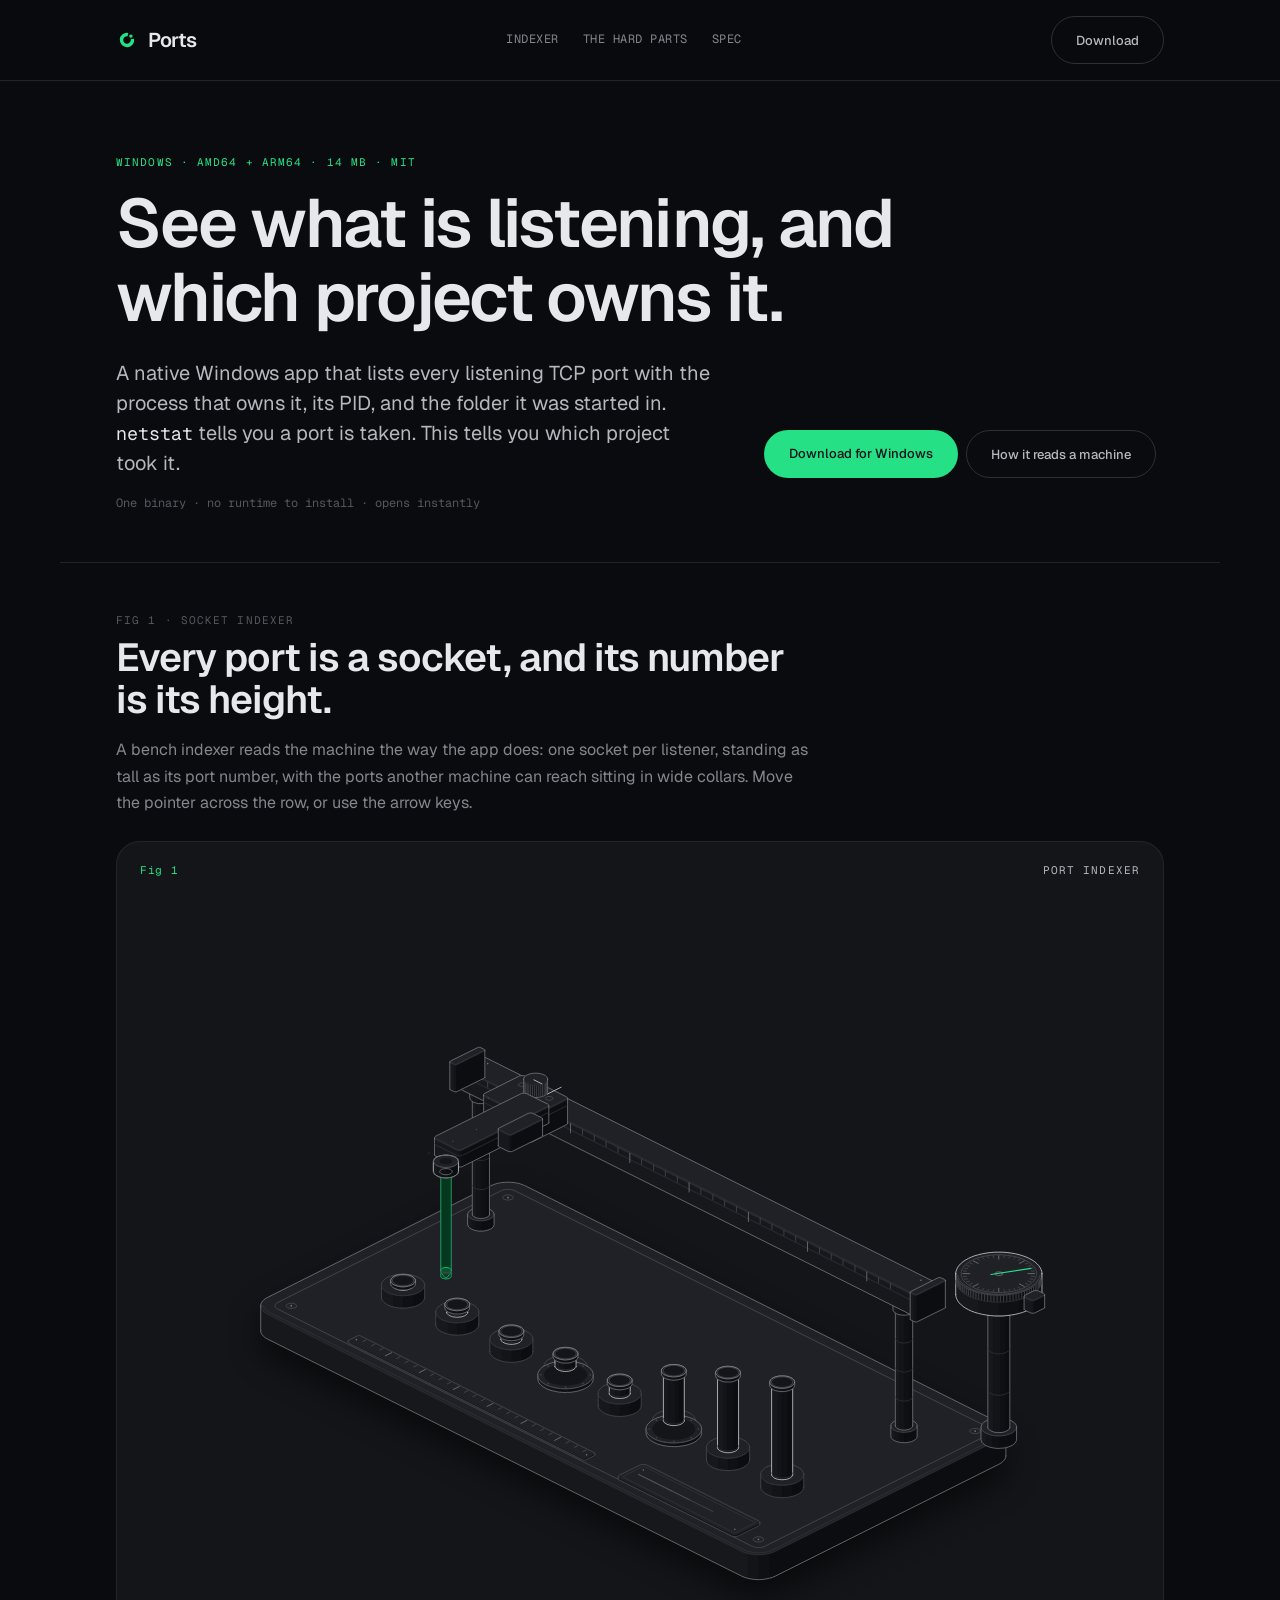
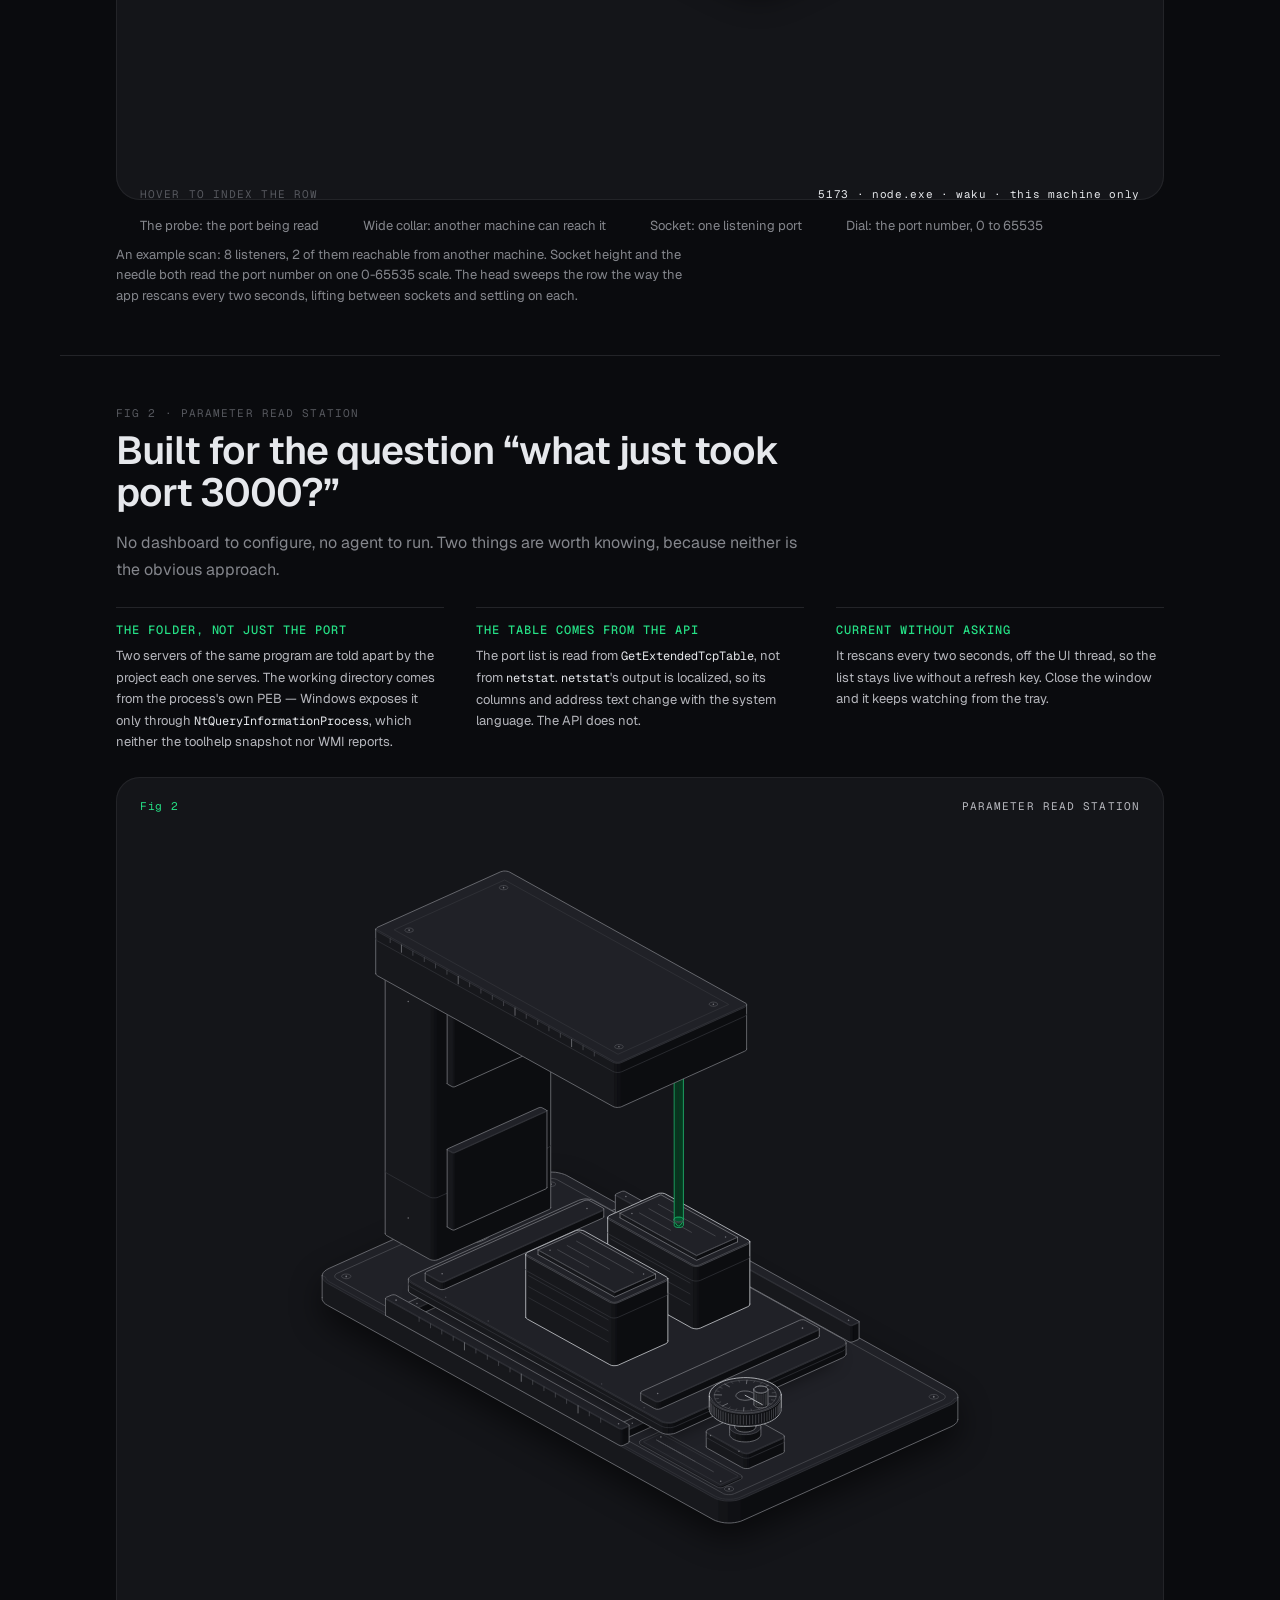
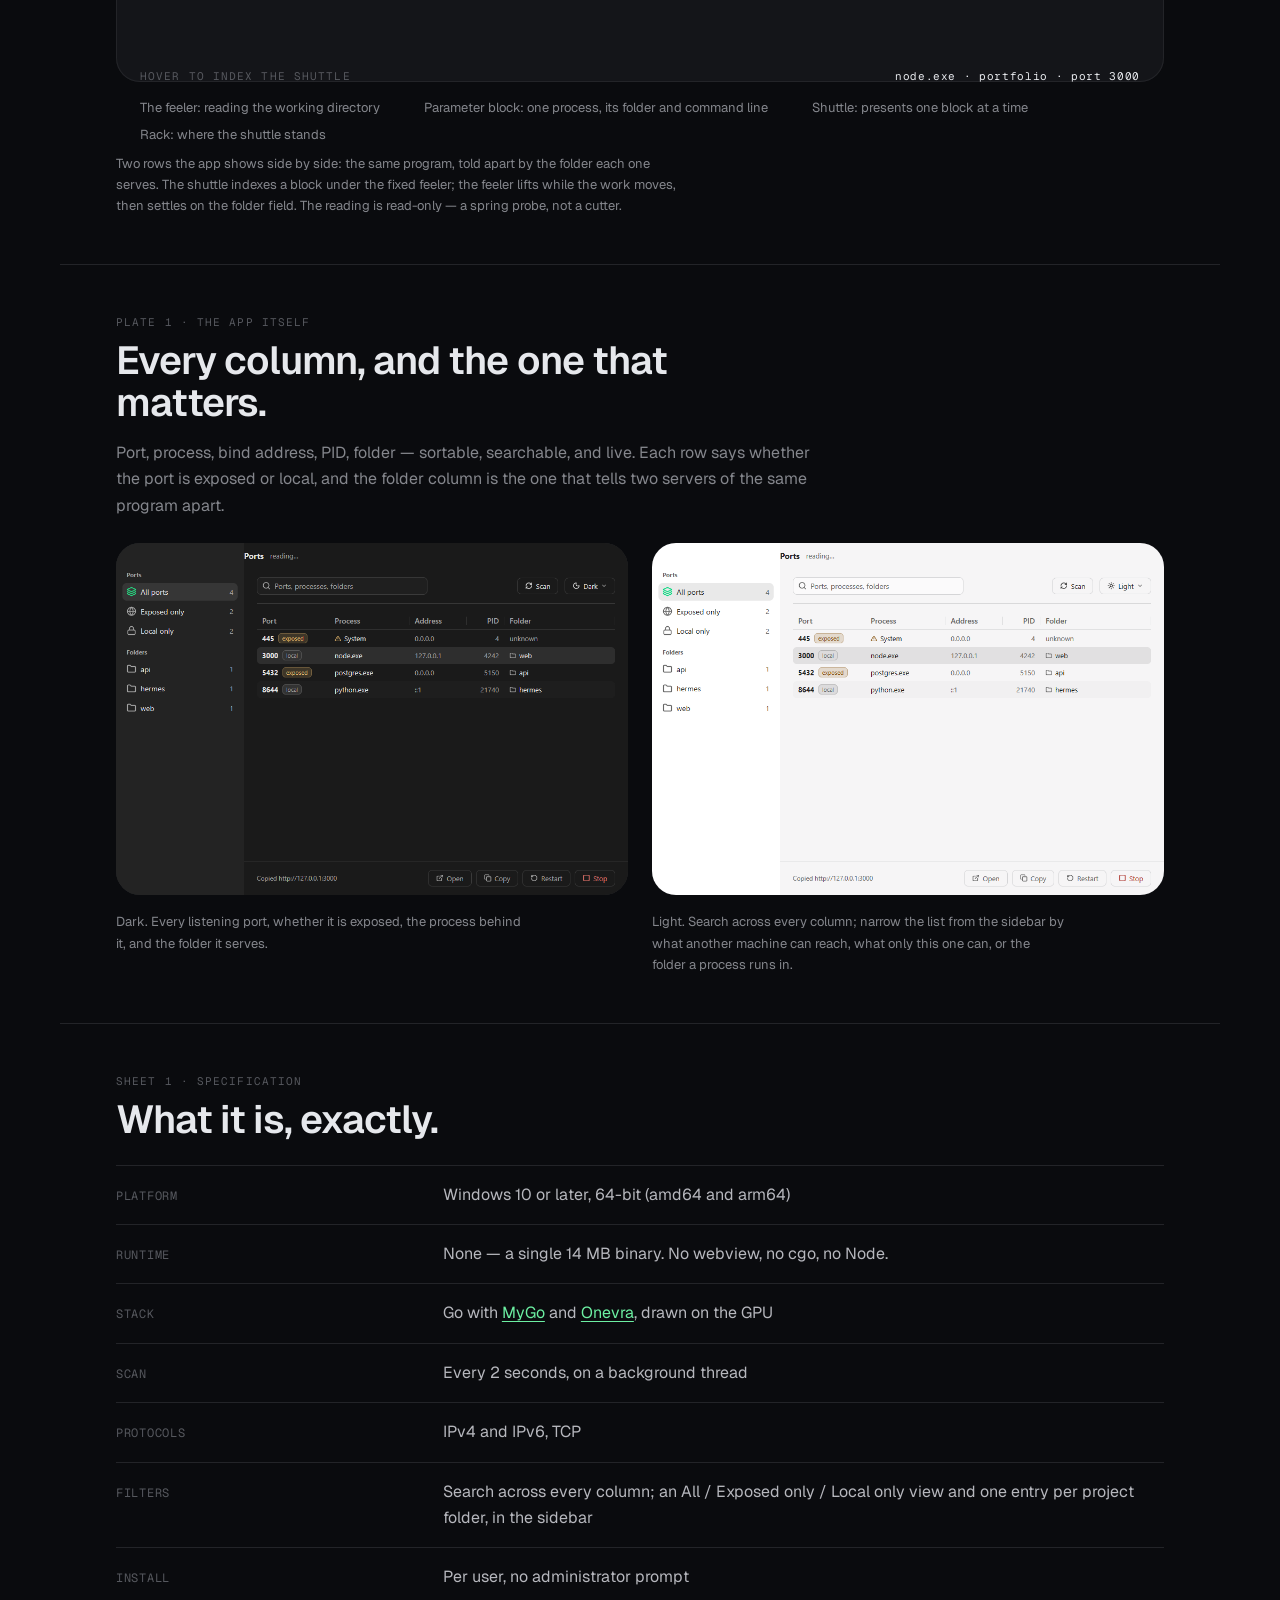
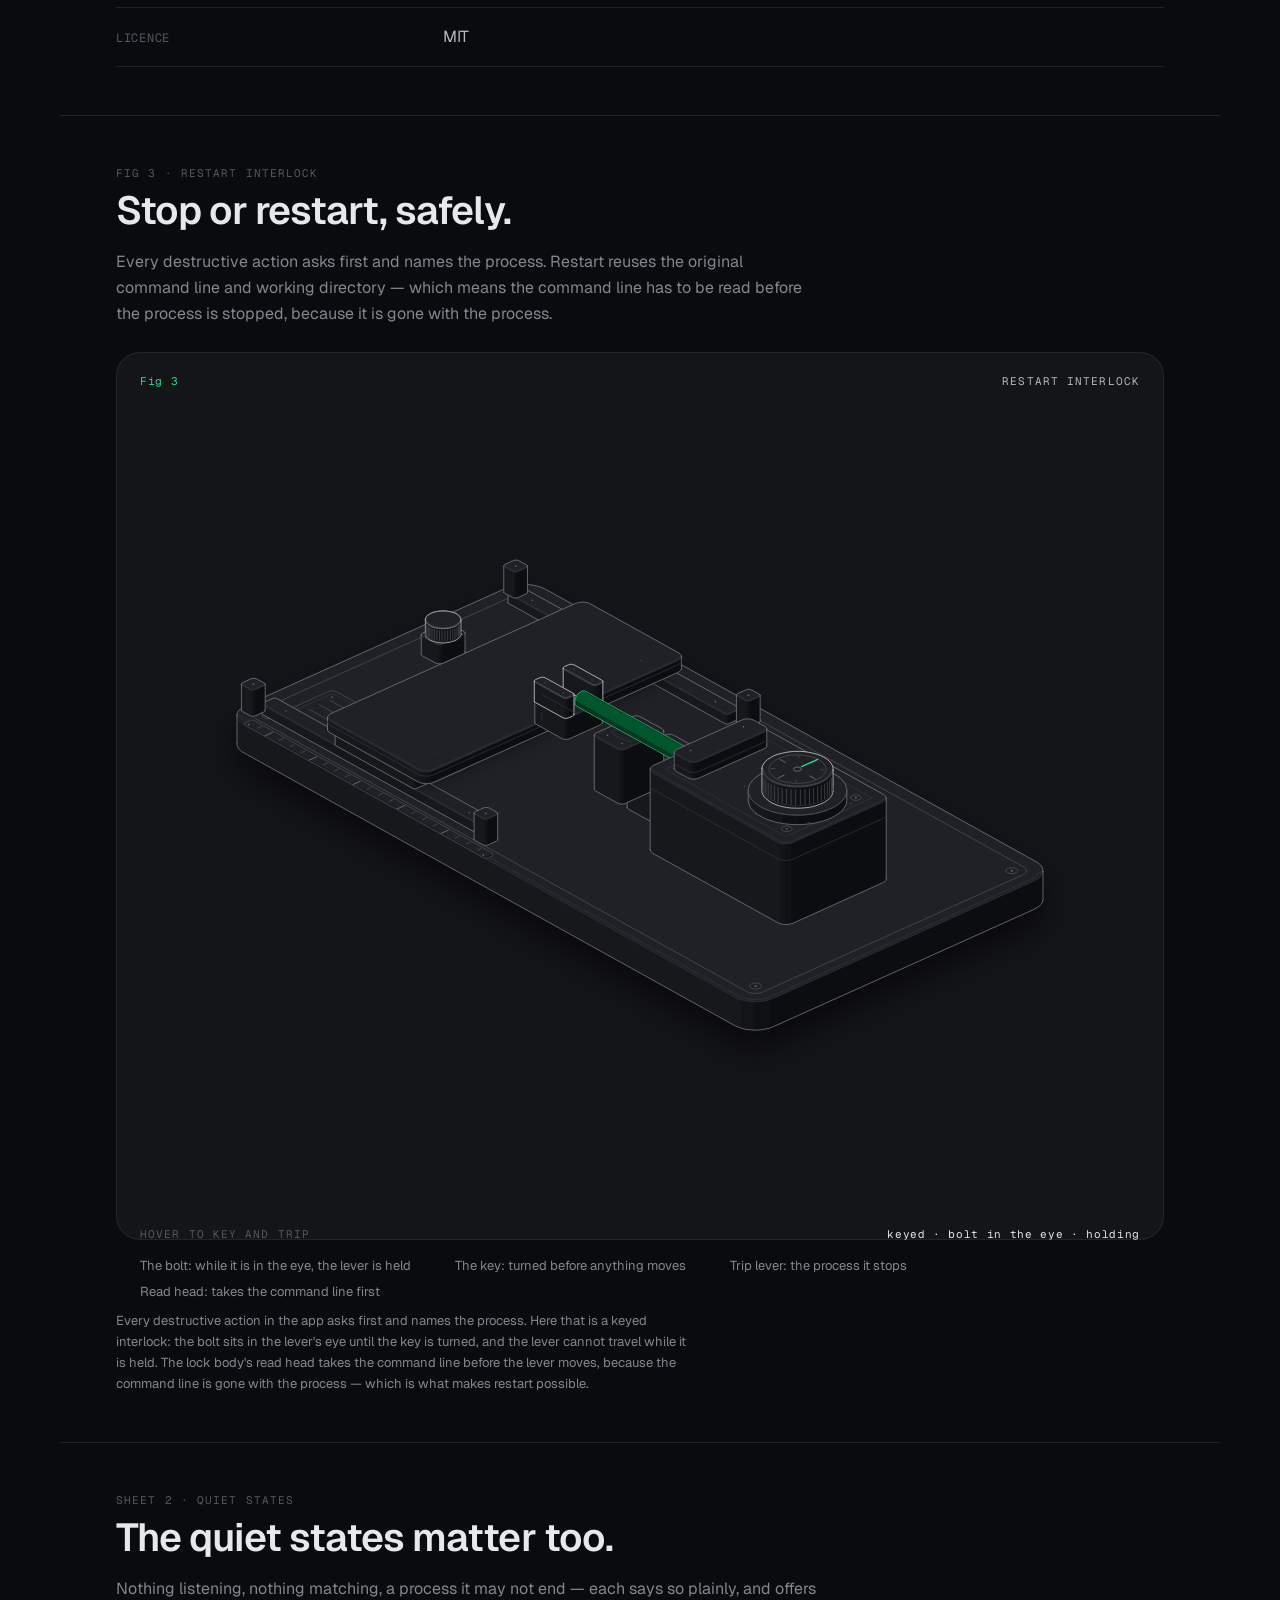
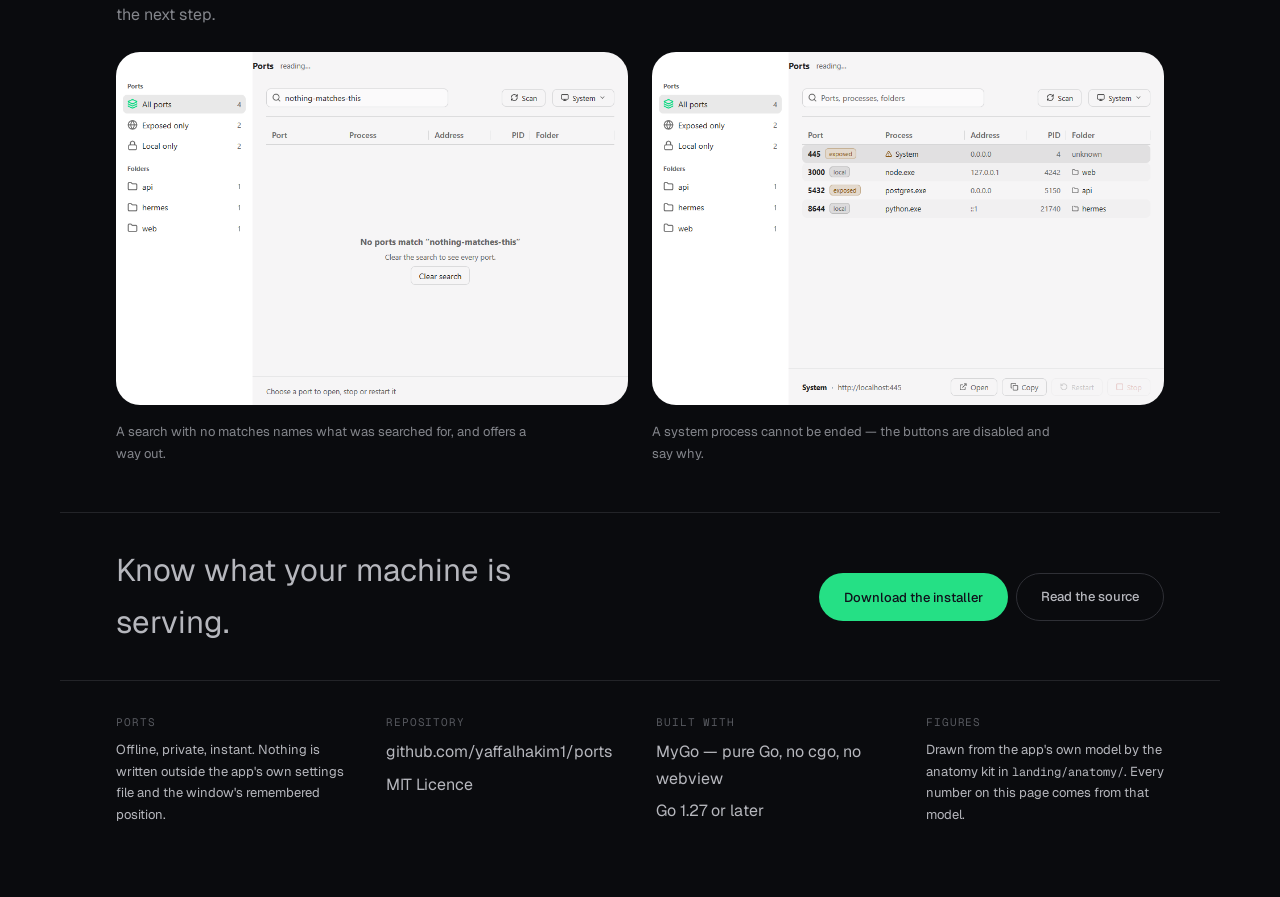
==== commit 76651eaf: "Rebuild the window on the Onevra shell The window is now Onevra's sidebar shell on MyGo v0.5.5, and " ====
--- a/landing/index.html
+++ b/landing/index.html
@@ -7,7 +7,7 @@
 <title>Ports — see what is listening, and which project owns it</title>
 <meta name="description" content="A native Windows app that lists every listening TCP port with the process that owns it, its PID, and the folder it was started in.">
 <meta property="og:title" content="Ports — see what is listening, and which project owns it">
-<meta property="og:description" content="Every listening TCP port, the process behind it, and the folder it serves. One 11 MB binary, no runtime.">
+<meta property="og:description" content="Every listening TCP port, the process behind it, and the folder it serves. One 14 MB binary, no runtime.">
 <meta property="og:type" content="website">
 <link rel="icon" type="image/png" href="favicon.png">
 <link rel="preconnect" href="https://fonts.googleapis.com">
@@ -351,7 +351,7 @@
 <main id="top">
 
   <section class="sheet hero" aria-labelledby="hero-title">
-    <p class="hero__crop reveal" style="--i:0">Windows · amd64 + arm64 · 11 MB · MIT</p>
+    <p class="hero__crop reveal" style="--i:0">Windows · amd64 + arm64 · 14 MB · MIT</p>
     <h1 class="hero__title reveal" id="hero-title" style="--i:1">See what is listening, and which project owns it.</h1>
     <div class="hero__grid">
       <p class="hero__lede reveal" style="--i:2">
@@ -403,22 +403,22 @@
     <div class="band__head">
       <span class="band__crop reveal" style="--i:0">Plate 1 · the app itself</span>
       <h2 class="band__title reveal" id="app-title" style="--i:1">Every column, and the one that matters.</h2>
-      <p class="band__sub reveal" style="--i:2">Port, process, folder, bind address, PID — sortable, searchable, and live. The folder column is the one that tells two servers of the same program apart.</p>
+      <p class="band__sub reveal" style="--i:2">Port, process, bind address, PID, folder — sortable, searchable, and live. Each row says whether the port is exposed or local, and the folder column is the one that tells two servers of the same program apart.</p>
     </div>
     <div class="states">
       <figure class="reveal" style="--i:3">
         <div class="shot">
           <img src="assets/screenshot-dark.png" width="960" height="660"
-               alt="Ports in its dark theme: a table of listening TCP ports with the port number, process name, project folder, bind address and PID, and Open, Copy, Restart and Stop actions for the selected row.">
+               alt="Ports in its dark theme: a sidebar of views and folders beside a table of listening TCP ports showing the port number, whether it is exposed or local, the process name, the bind address, the PID and the project folder, with Open, Copy, Restart and Stop actions for the selected row.">
         </div>
-        <figcaption class="shot__cap">Dark. Every listening port, the process behind it, and the folder it serves.</figcaption>
+        <figcaption class="shot__cap">Dark. Every listening port, whether it is exposed, the process behind it, and the folder it serves.</figcaption>
       </figure>
       <figure class="reveal" style="--i:4">
         <div class="shot">
           <img src="assets/screenshot-light.png" width="960" height="660" loading="lazy"
-               alt="The same table in the light theme, showing the sort indicator on the Port column and the Exposed-only filter beside the search field.">
+               alt="The same window in the light theme: the sidebar's All ports, Exposed only and Local only views with their counts and the folder list, beside the same table.">
         </div>
-        <figcaption class="shot__cap">Light. Search across every column; filter to the ports another machine can reach.</figcaption>
+        <figcaption class="shot__cap">Light. Search across every column; narrow the list from the sidebar by what another machine can reach, what only this one can, or the folder a process runs in.</figcaption>
       </figure>
     </div>
   </section>
@@ -430,11 +430,11 @@
     </div>
     <div class="spec">
       <div class="spec__row reveal" style="--i:0"><span class="spec__key">Platform</span><span class="spec__val">Windows 10 or later, 64-bit (amd64 and arm64)</span></div>
-      <div class="spec__row reveal" style="--i:1"><span class="spec__key">Runtime</span><span class="spec__val">None — a single 11&nbsp;MB binary. No webview, no cgo, no Node.</span></div>
-      <div class="spec__row reveal" style="--i:2"><span class="spec__key">Stack</span><span class="spec__val">Go with <a href="https://github.com/egoist/mygo">MyGo</a>, drawn on the GPU</span></div>
+      <div class="spec__row reveal" style="--i:1"><span class="spec__key">Runtime</span><span class="spec__val">None — a single 14&nbsp;MB binary. No webview, no cgo, no Node.</span></div>
+      <div class="spec__row reveal" style="--i:2"><span class="spec__key">Stack</span><span class="spec__val">Go with <a href="https://github.com/egoist/mygo">MyGo</a> and <a href="https://github.com/oneo-me/onevra">Onevra</a>, drawn on the GPU</span></div>
       <div class="spec__row reveal" style="--i:3"><span class="spec__key">Scan</span><span class="spec__val">Every 2 seconds, on a background thread</span></div>
       <div class="spec__row reveal" style="--i:4"><span class="spec__key">Protocols</span><span class="spec__val">IPv4 and IPv6, TCP</span></div>
-      <div class="spec__row reveal" style="--i:5"><span class="spec__key">Filters</span><span class="spec__val">Search across every column; an Exposed-only view of the ports another machine can reach</span></div>
+      <div class="spec__row reveal" style="--i:5"><span class="spec__key">Filters</span><span class="spec__val">Search across every column; an All / Exposed only / Local only view and one entry per project folder, in the sidebar</span></div>
       <div class="spec__row reveal" style="--i:6"><span class="spec__key">Install</span><span class="spec__val">Per user, no administrator prompt</span></div>
       <div class="spec__row reveal" style="--i:7"><span class="spec__key">Licence</span><span class="spec__val">MIT</span></div>
     </div>
